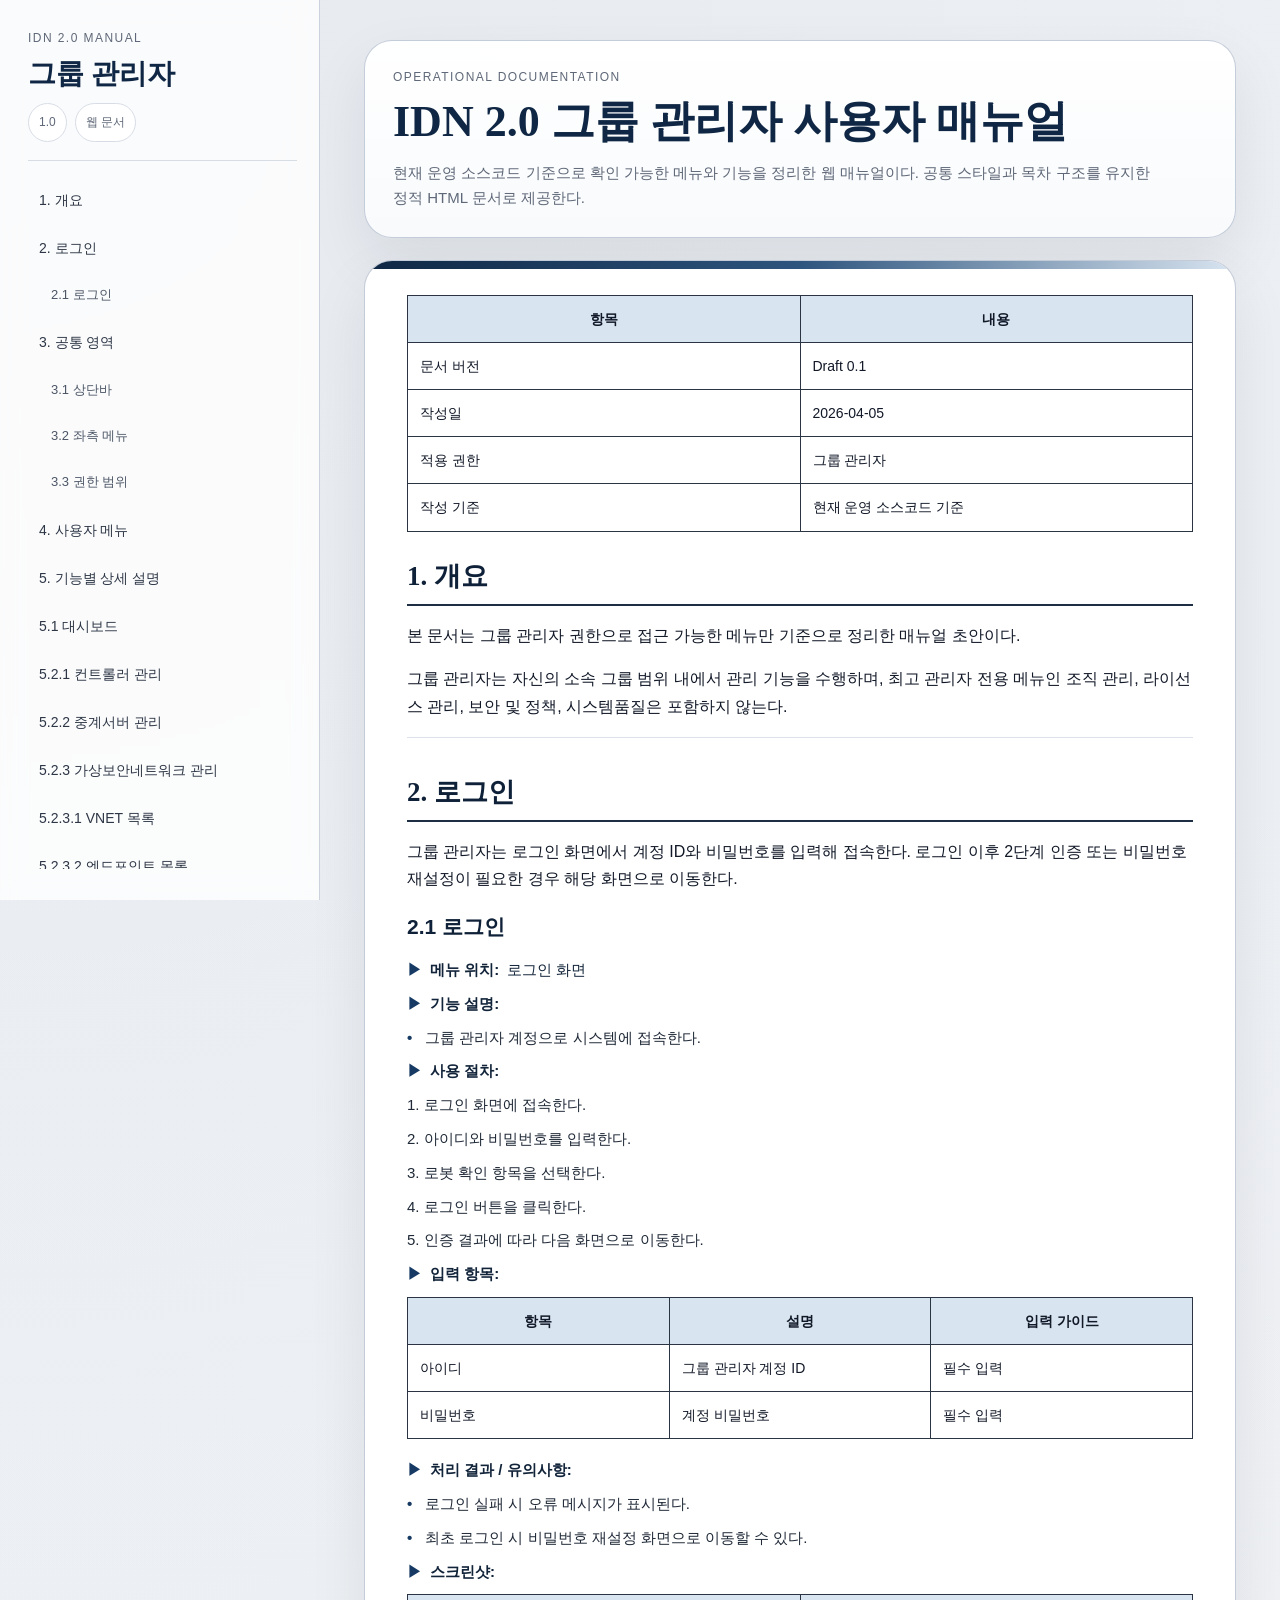
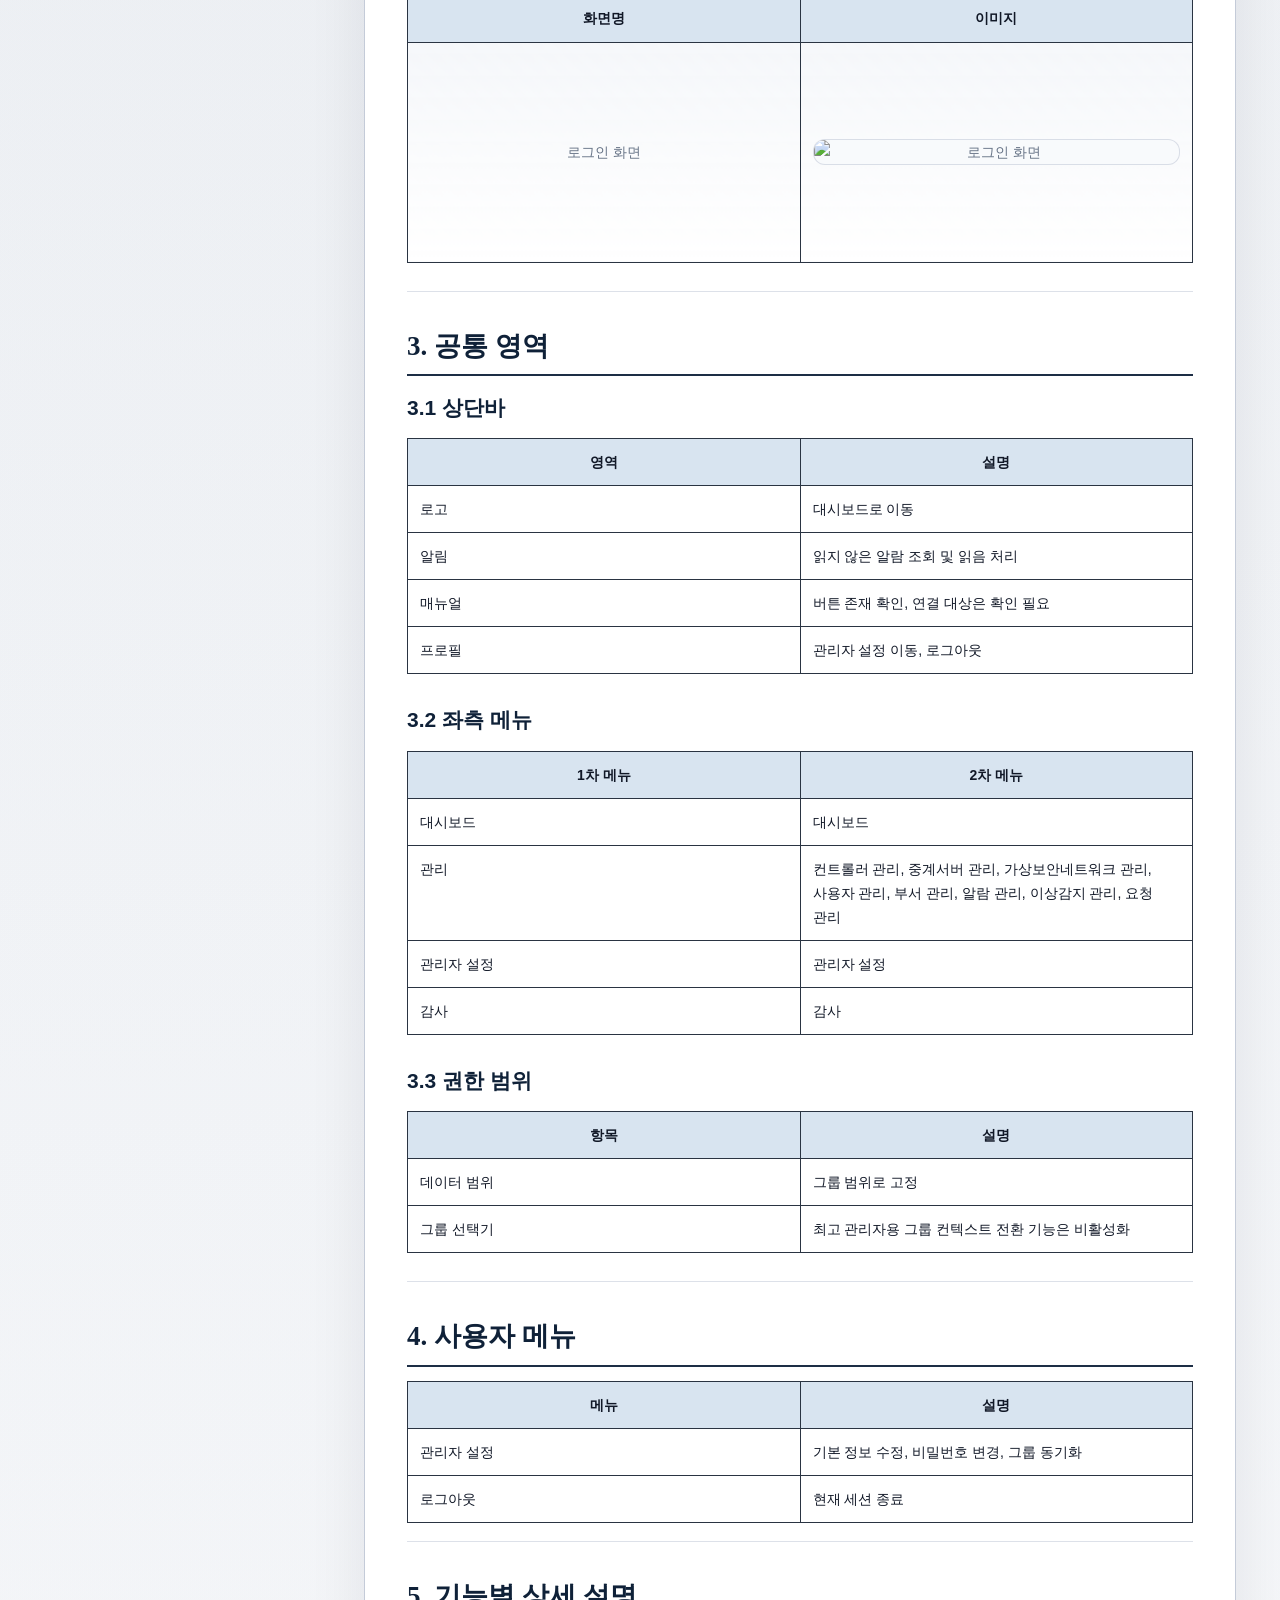
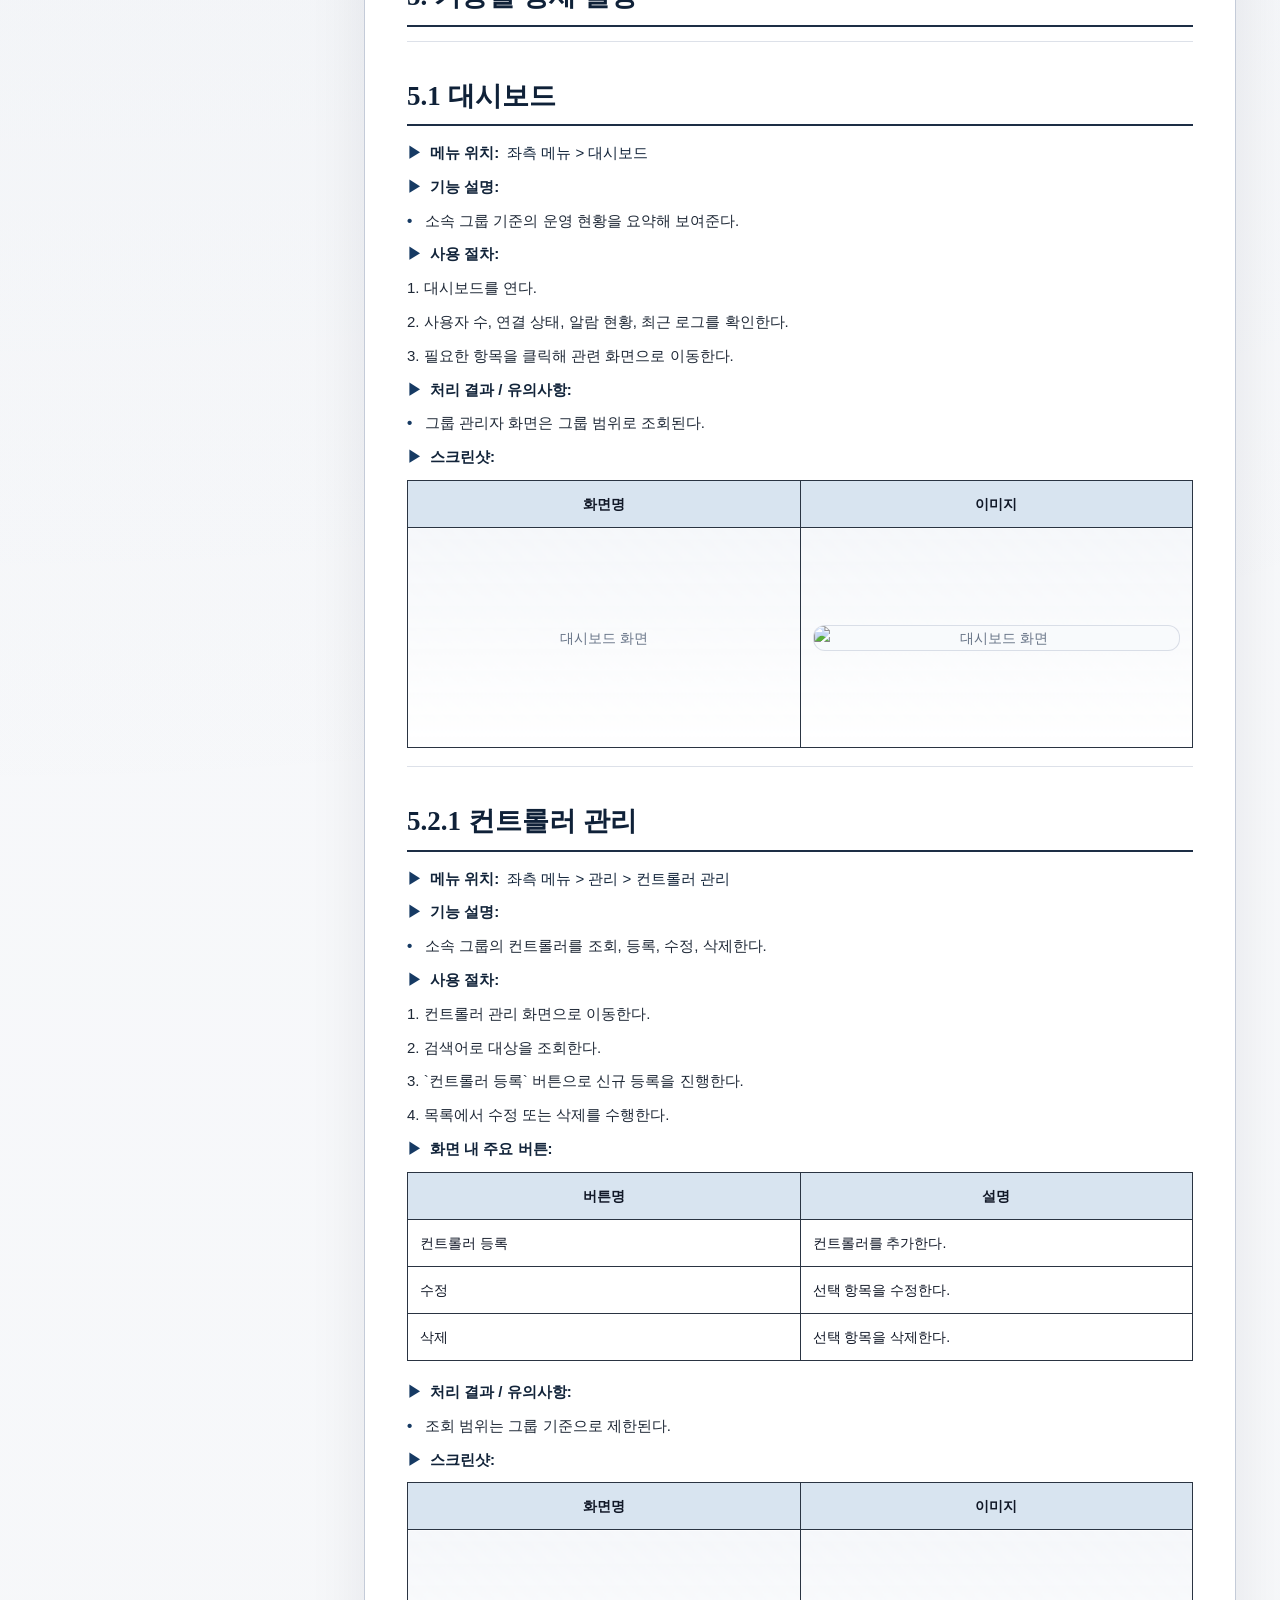
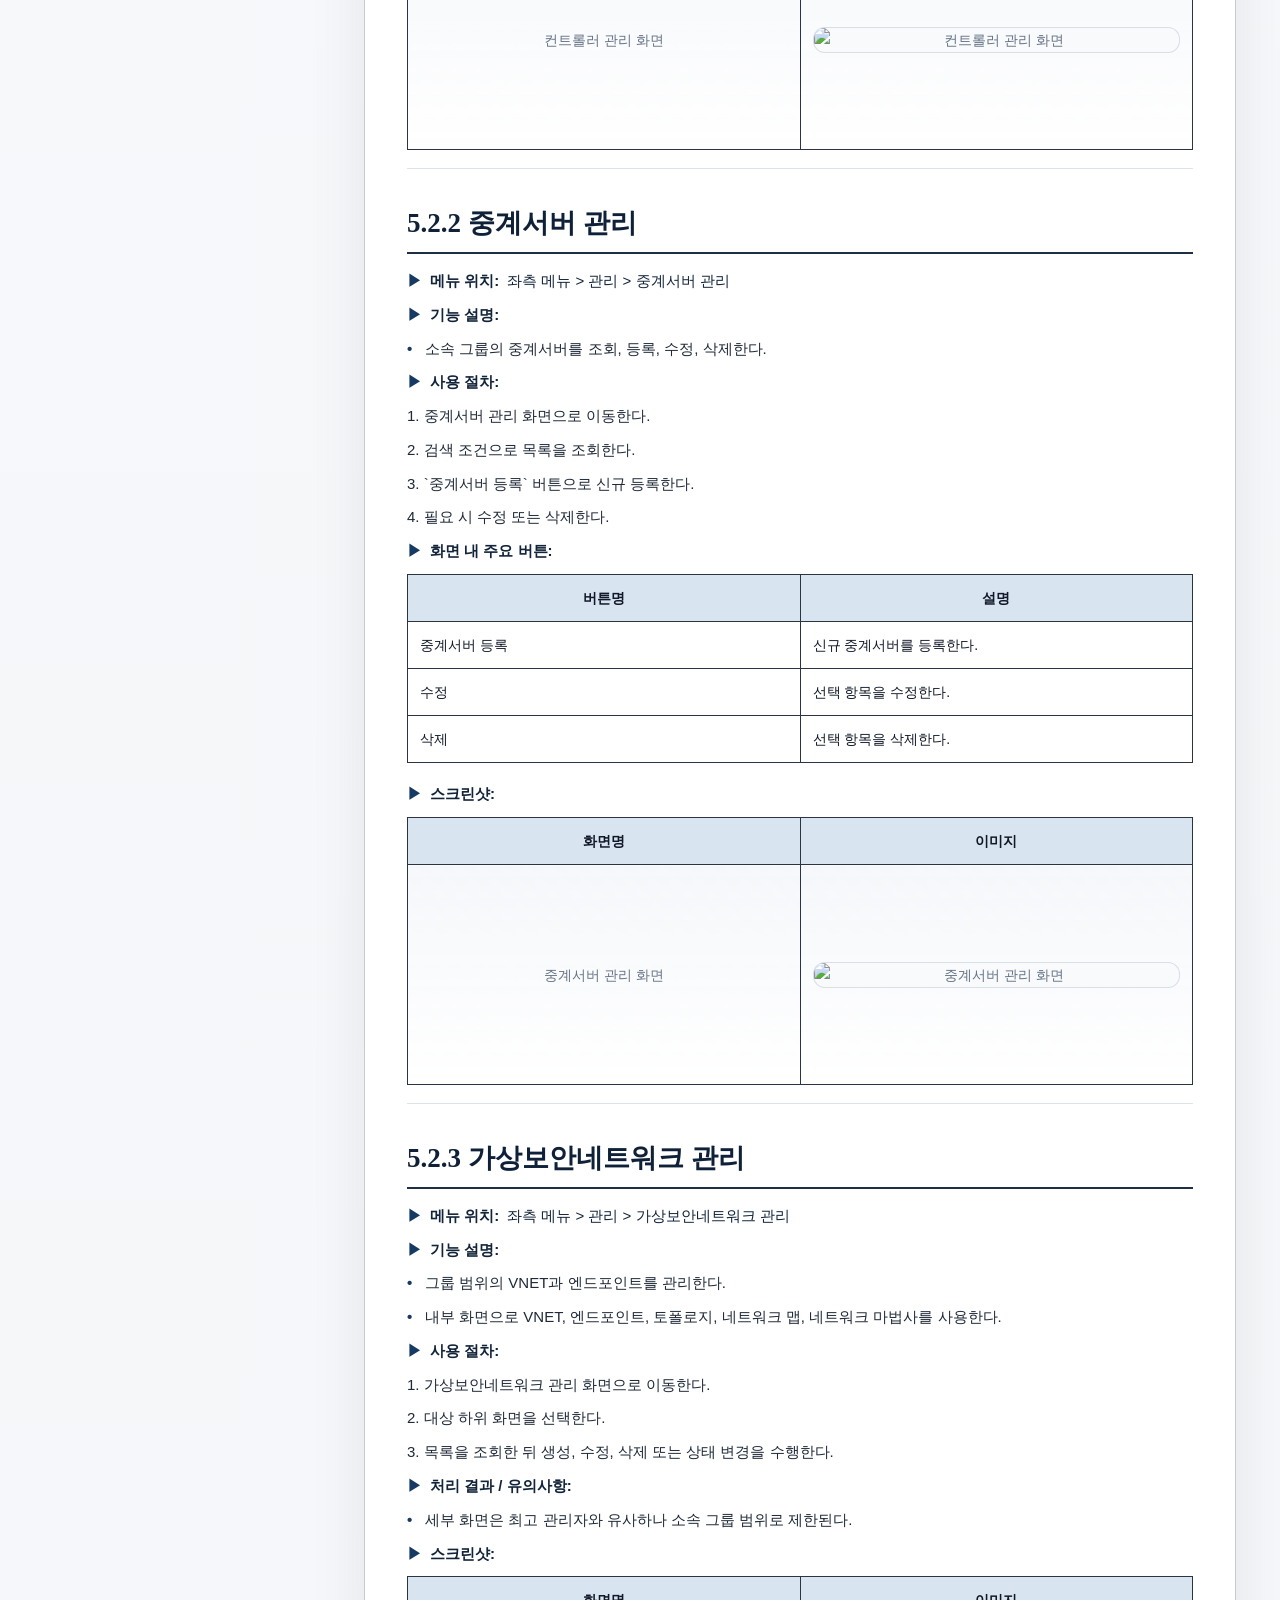
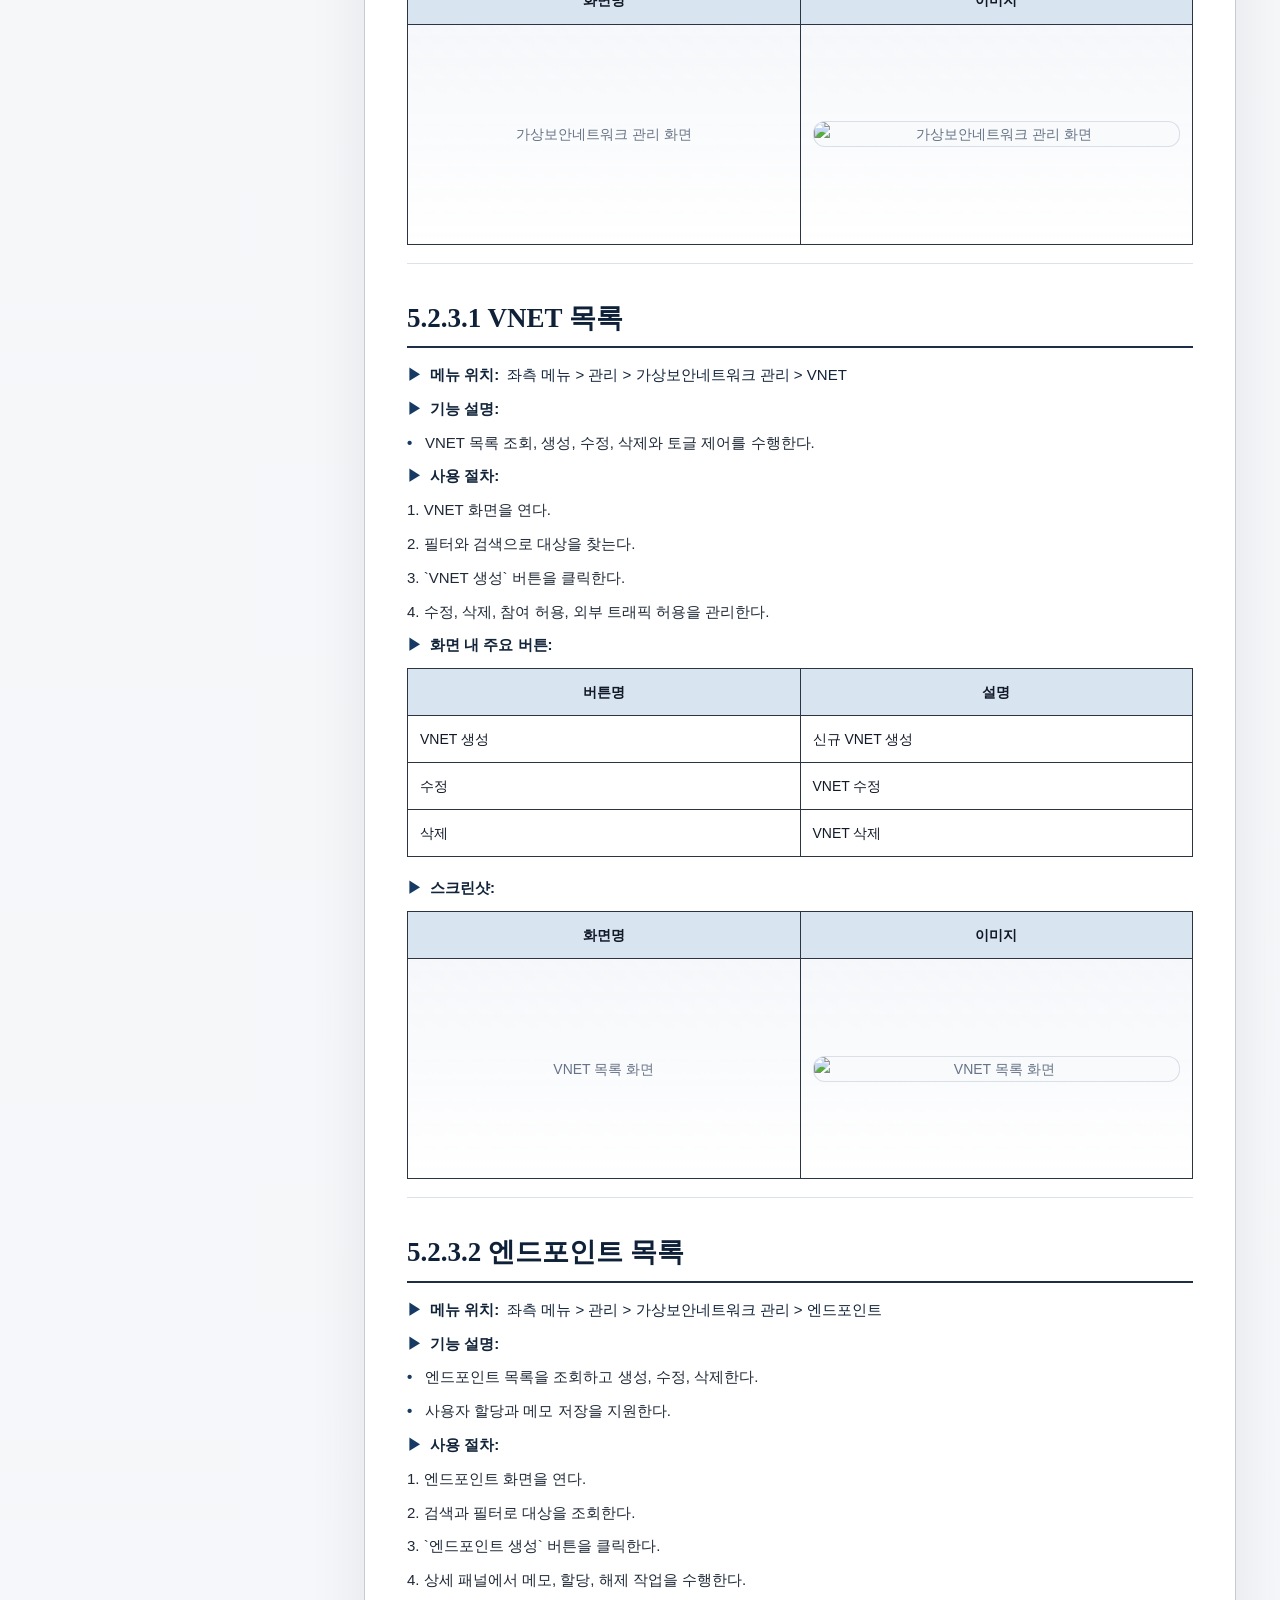
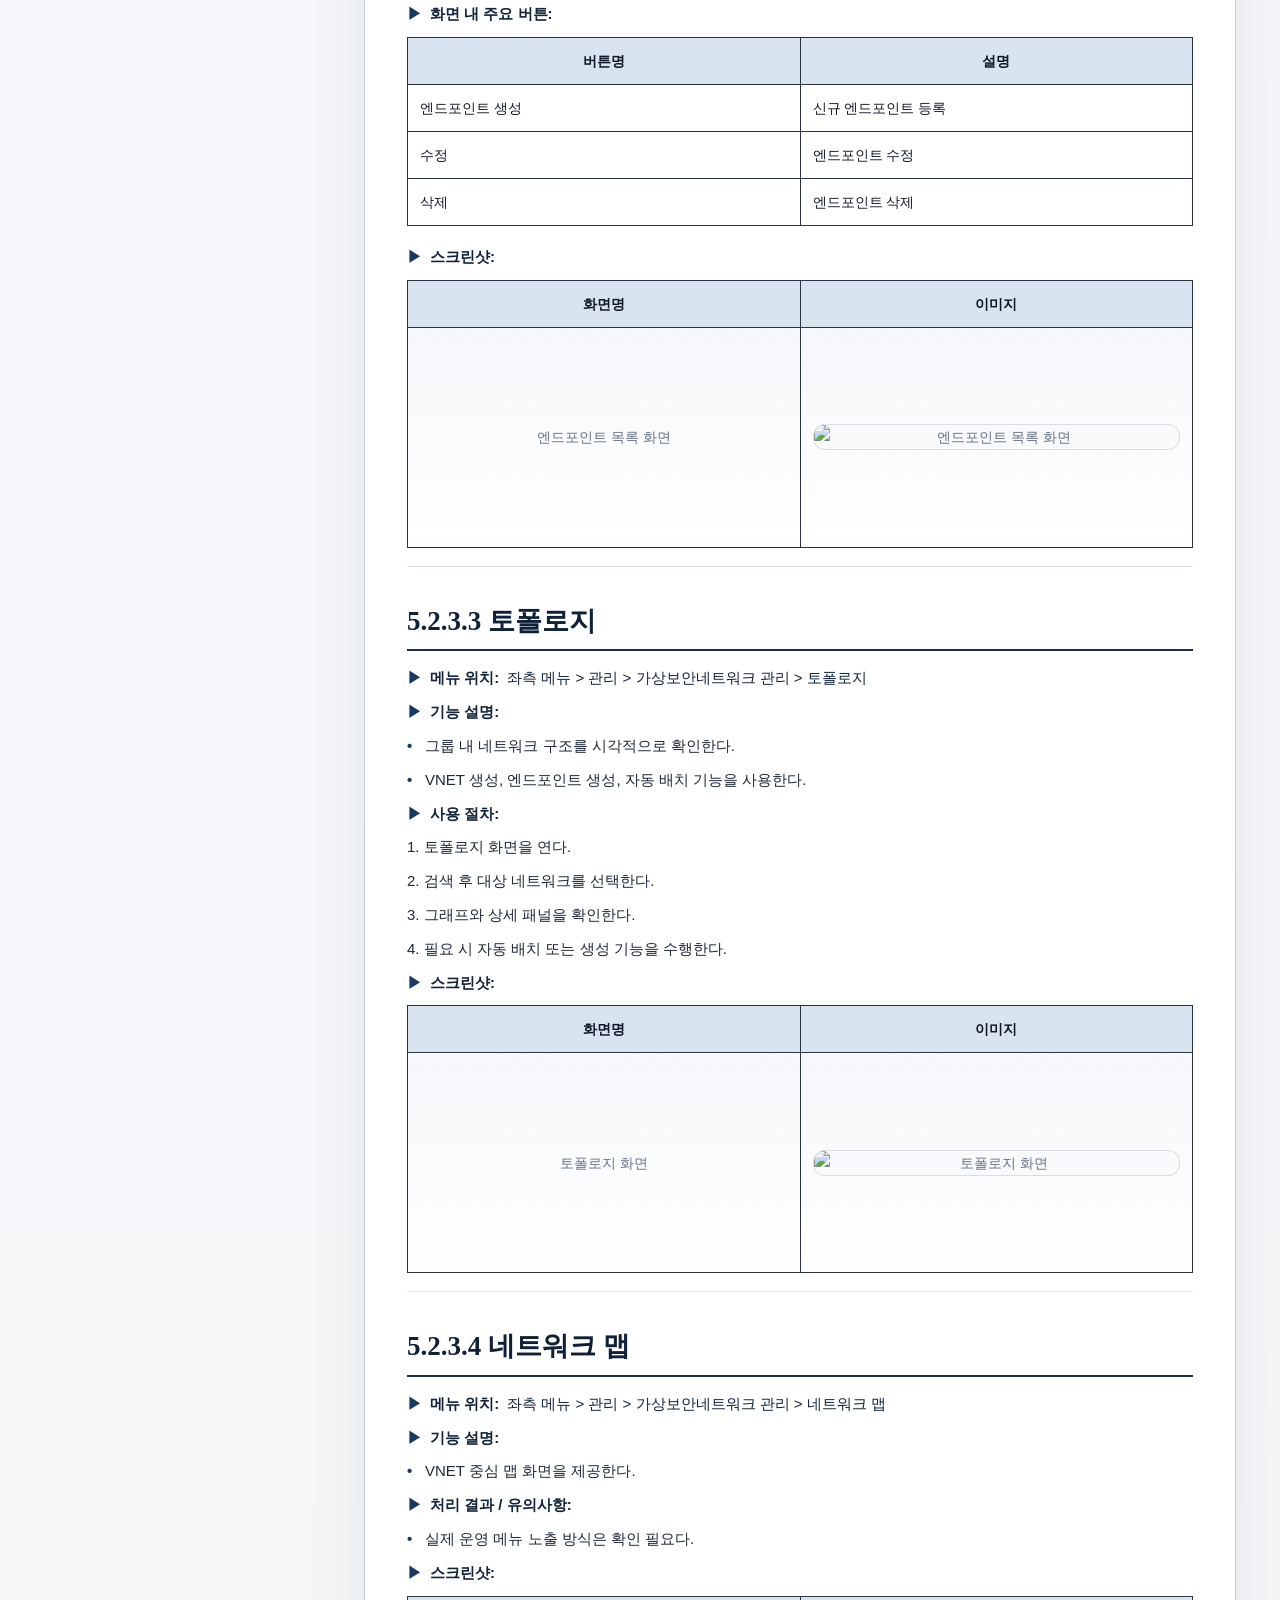
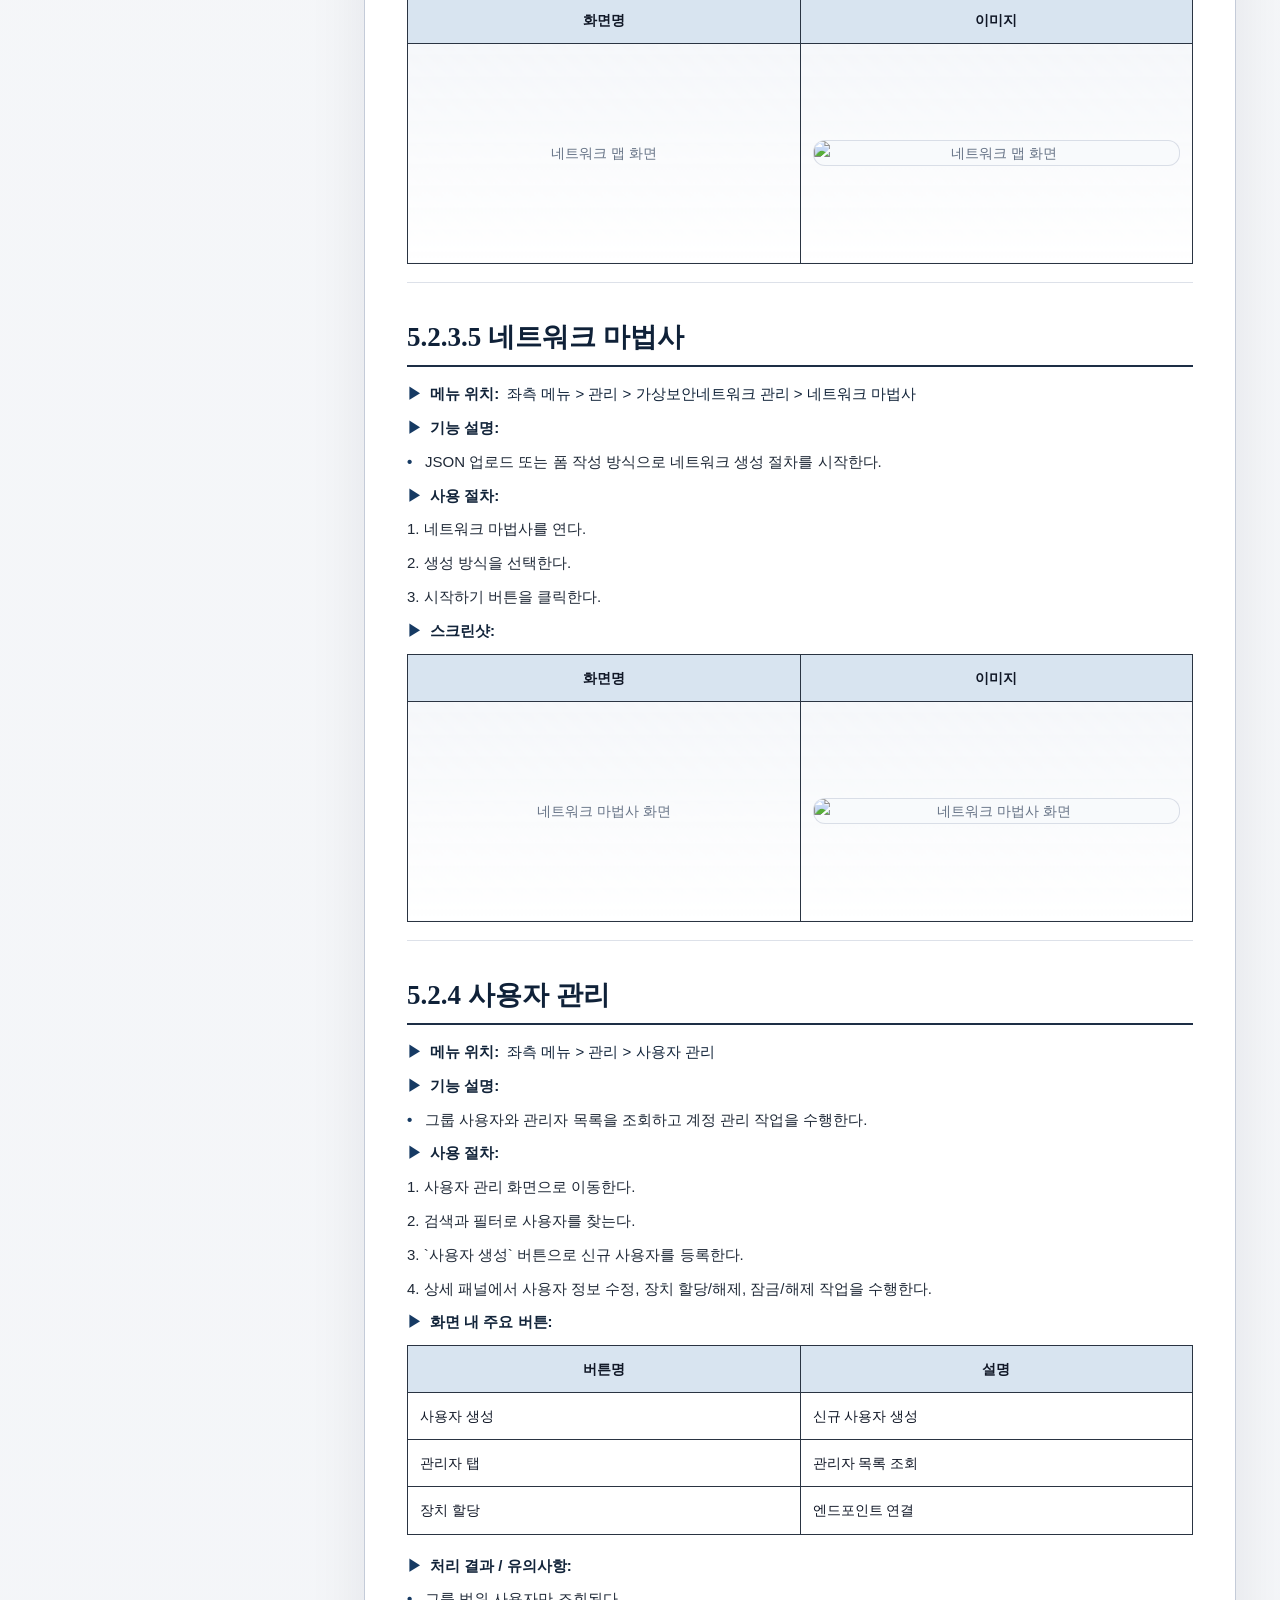
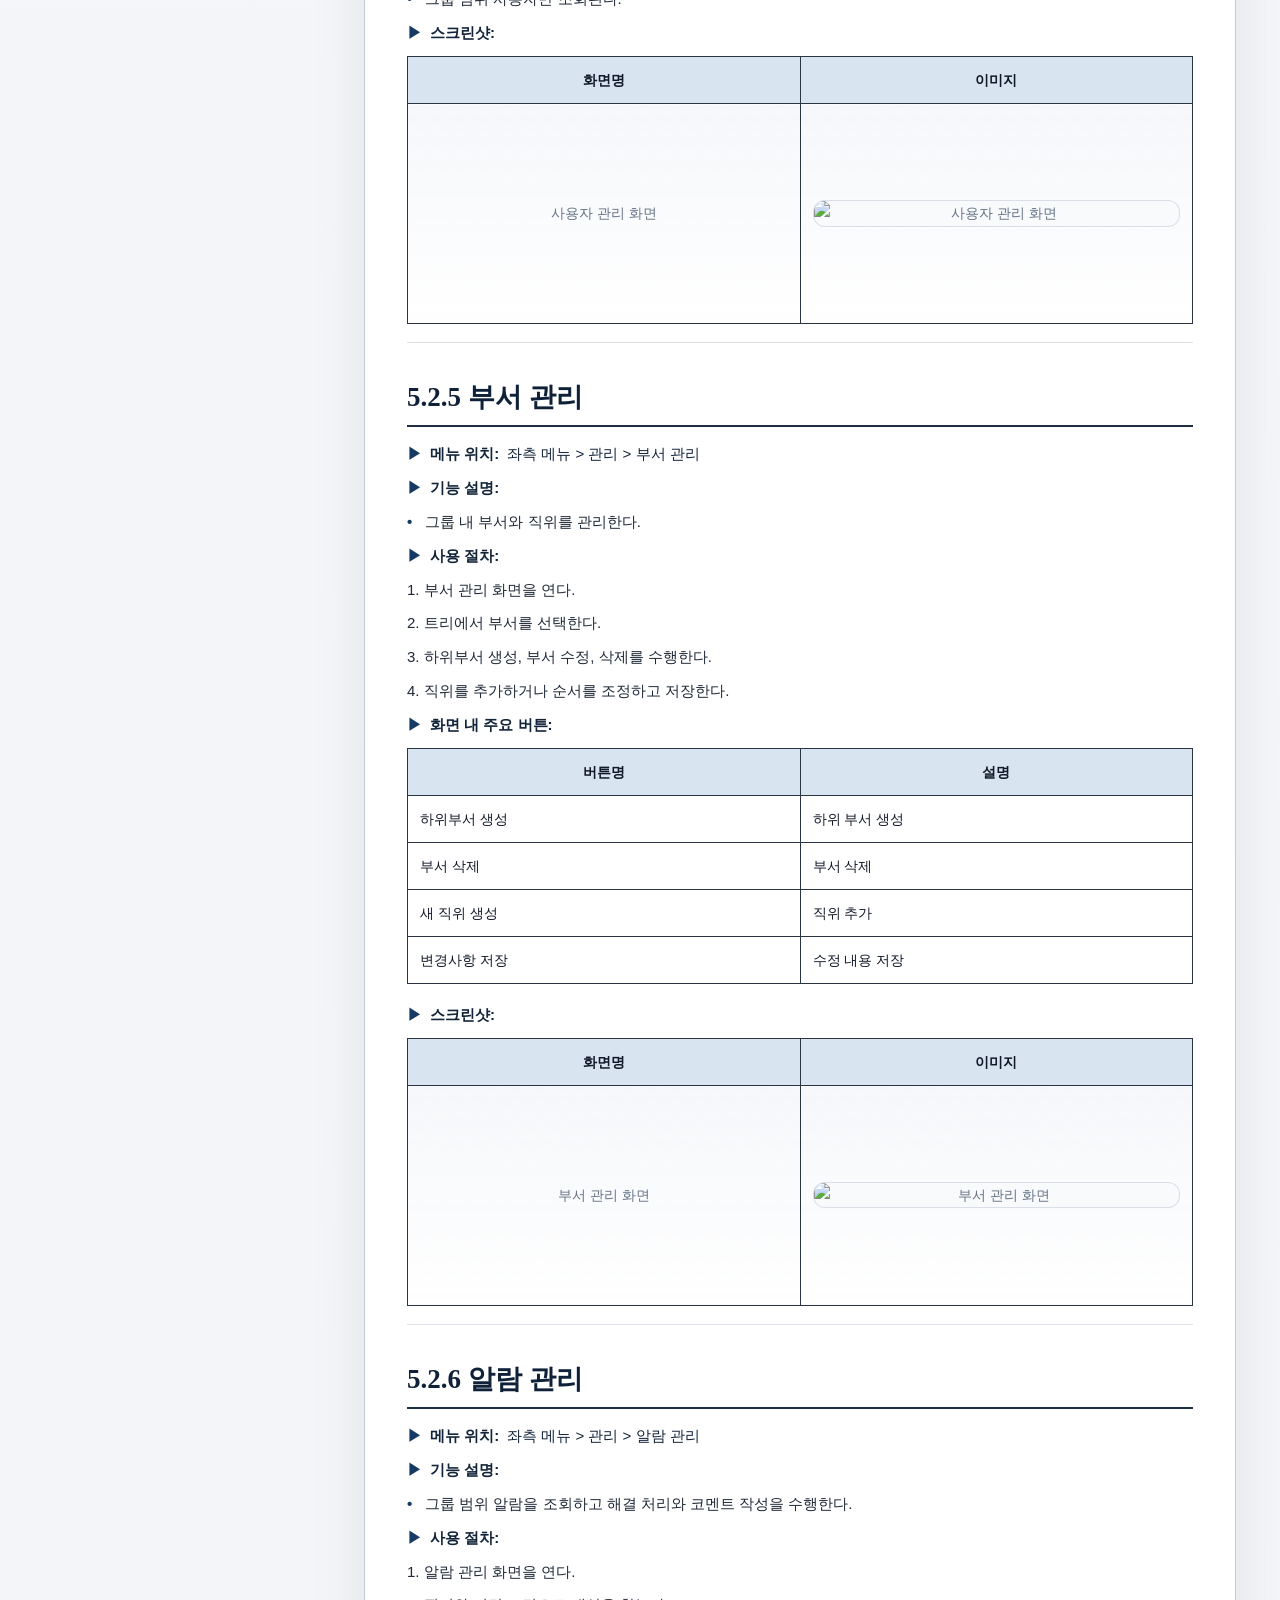
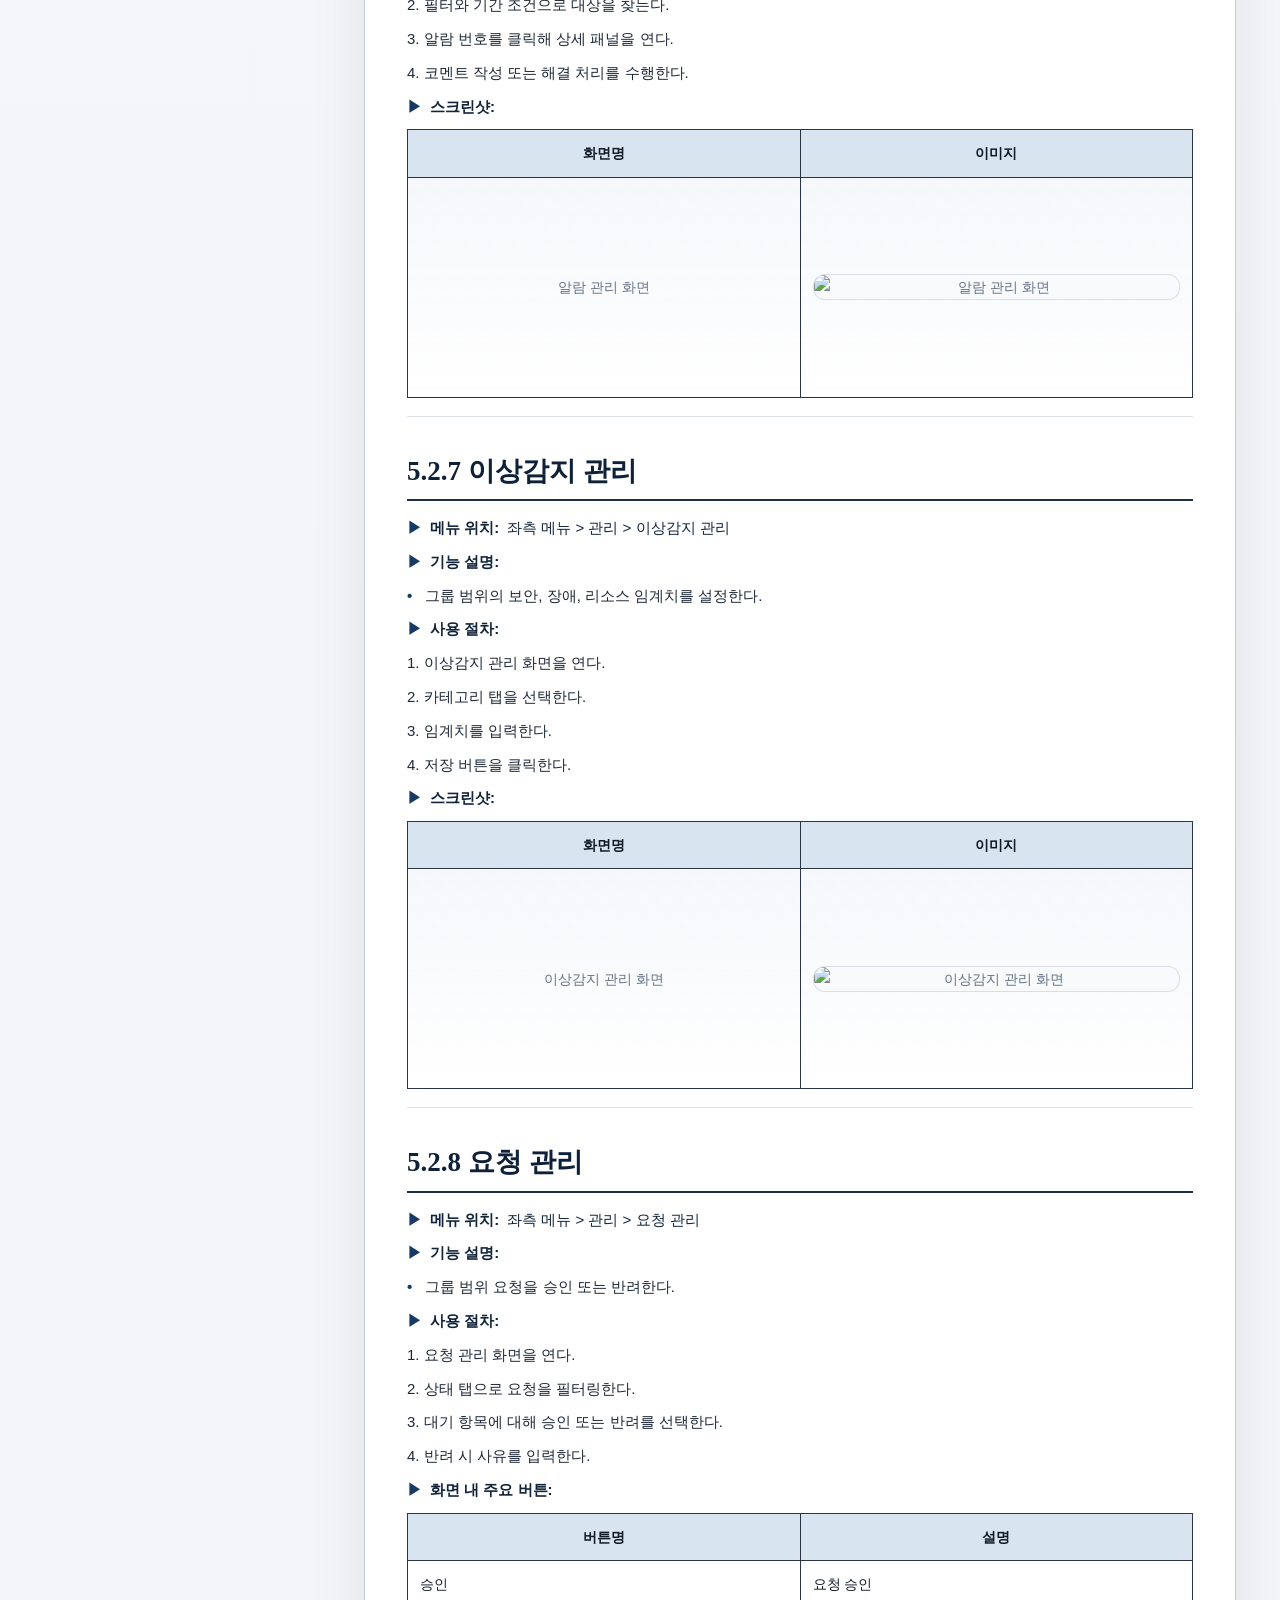
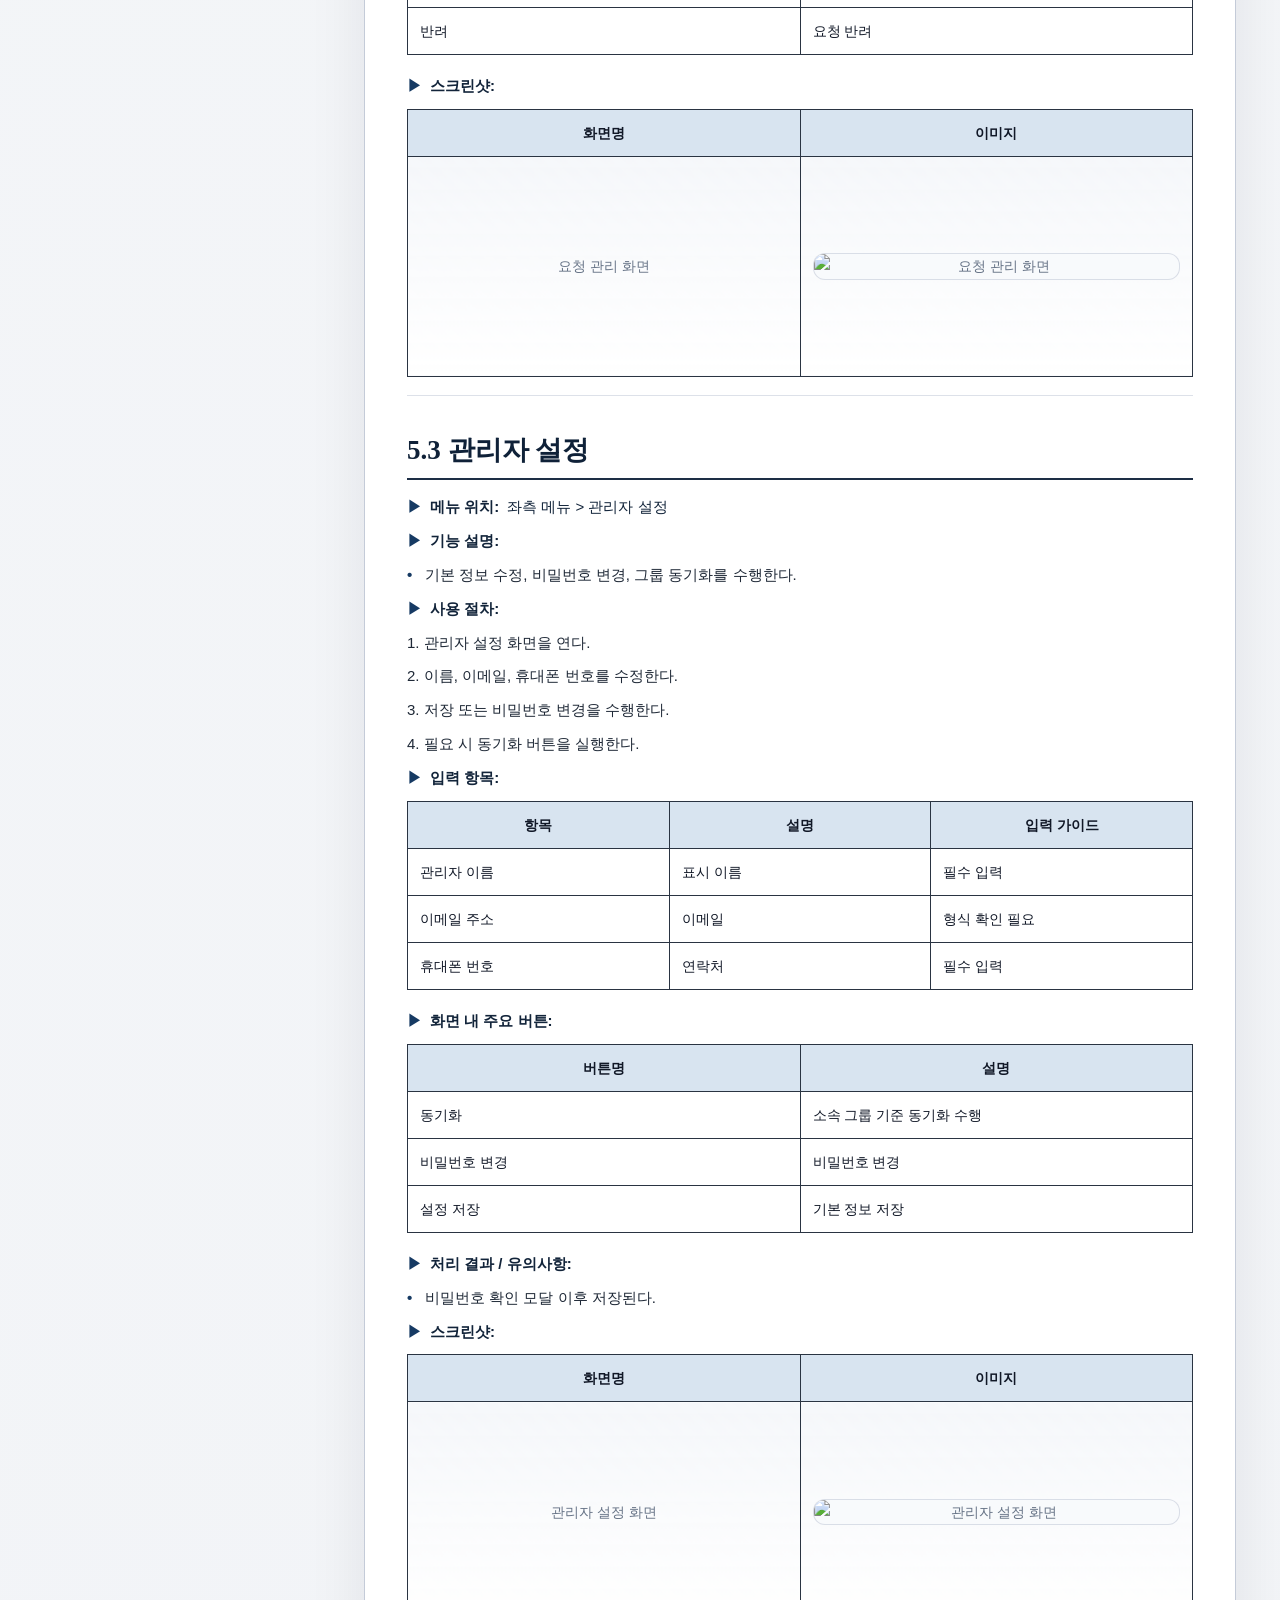
==== manuals/group-admin.html @ eec27d00 "first commit" ====
<!DOCTYPE html>
<html lang="ko">
  <head>
    <meta charset="utf-8" />
    <meta name="viewport" content="width=device-width, initial-scale=1" />
    <title>IDN 2.0 그룹 관리자 사용자 매뉴얼</title>
    <link rel="stylesheet" href="../assets/css/tokens.css" />
    <link rel="stylesheet" href="../assets/css/base.css" />
    <link rel="stylesheet" href="../assets/css/layout.css" />
    <link rel="stylesheet" href="../assets/css/components.css" />
    <link rel="stylesheet" href="../assets/css/manual.css" />
  </head>
  <body data-manual-page>
    <div class="manual-app">
      <aside class="manual-sidebar" data-sidebar>
        <div class="manual-brand">
          <p class="eyebrow">IDN 2.0 Manual</p>
          <h1 class="manual-brand-title">그룹 관리자</h1>
          <div class="manual-brand-meta">
            <span class="meta-pill">1.0</span>
            <span class="meta-pill">웹 문서</span>
          </div>
        </div>
        <button class="sidebar-toggle" type="button" data-sidebar-toggle aria-expanded="false">목차 열기</button>
        <nav class="manual-toc" data-toc>
          <a class="toc-link depth-2" href="#1-개요">1. 개요</a>
          <a class="toc-link depth-2" href="#2-로그인">2. 로그인</a>
          <a class="toc-link depth-3" href="#2-1-로그인">2.1 로그인</a>
          <a class="toc-link depth-2" href="#3-공통-영역">3. 공통 영역</a>
          <a class="toc-link depth-3" href="#3-1-상단바">3.1 상단바</a>
          <a class="toc-link depth-3" href="#3-2-좌측-메뉴">3.2 좌측 메뉴</a>
          <a class="toc-link depth-3" href="#3-3-권한-범위">3.3 권한 범위</a>
          <a class="toc-link depth-2" href="#4-사용자-메뉴">4. 사용자 메뉴</a>
          <a class="toc-link depth-2" href="#5-기능별-상세-설명">5. 기능별 상세 설명</a>
          <a class="toc-link depth-2" href="#5-1-대시보드">5.1 대시보드</a>
          <a class="toc-link depth-2" href="#5-2-1-컨트롤러-관리">5.2.1 컨트롤러 관리</a>
          <a class="toc-link depth-2" href="#5-2-2-중계서버-관리">5.2.2 중계서버 관리</a>
          <a class="toc-link depth-2" href="#5-2-3-가상보안네트워크-관리">5.2.3 가상보안네트워크 관리</a>
          <a class="toc-link depth-2" href="#5-2-3-1-vnet-목록">5.2.3.1 VNET 목록</a>
          <a class="toc-link depth-2" href="#5-2-3-2-엔드포인트-목록">5.2.3.2 엔드포인트 목록</a>
          <a class="toc-link depth-2" href="#5-2-3-3-토폴로지">5.2.3.3 토폴로지</a>
          <a class="toc-link depth-2" href="#5-2-3-4-네트워크-맵">5.2.3.4 네트워크 맵</a>
          <a class="toc-link depth-2" href="#5-2-3-5-네트워크-마법사">5.2.3.5 네트워크 마법사</a>
          <a class="toc-link depth-2" href="#5-2-4-사용자-관리">5.2.4 사용자 관리</a>
          <a class="toc-link depth-2" href="#5-2-5-부서-관리">5.2.5 부서 관리</a>
          <a class="toc-link depth-2" href="#5-2-6-알람-관리">5.2.6 알람 관리</a>
          <a class="toc-link depth-2" href="#5-2-7-이상감지-관리">5.2.7 이상감지 관리</a>
          <a class="toc-link depth-2" href="#5-2-8-요청-관리">5.2.8 요청 관리</a>
          <a class="toc-link depth-2" href="#5-3-관리자-설정">5.3 관리자 설정</a>
          <a class="toc-link depth-2" href="#5-4-감사">5.4 감사</a>
        </nav>
      </aside>
      <main class="manual-main">
        <header class="manual-hero">
          <p class="eyebrow">Operational Documentation</p>
          <h2>IDN 2.0 그룹 관리자 사용자 매뉴얼</h2>
          <p class="hero-copy">현재 운영 소스코드 기준으로 확인 가능한 메뉴와 기능을 정리한 웹 매뉴얼이다. 공통 스타일과 목차 구조를 유지한 정적 HTML 문서로 제공한다.</p>
        </header>
        <div class="manual-document">
          <div class="document-accent">
          </div>
          <div class="table-wrap">
            <table class="doc-table">
              <thead>
                <tr>
                  <th>항목</th>
                  <th>내용</th>
                </tr>
              </thead>
              <tbody>
                <tr>
                  <td>문서 버전</td>
                  <td>Draft 0.1</td>
                </tr>
                <tr>
                  <td>작성일</td>
                  <td>2026-04-05</td>
                </tr>
                <tr>
                  <td>적용 권한</td>
                  <td>그룹 관리자</td>
                </tr>
                <tr>
                  <td>작성 기준</td>
                  <td>현재 운영 소스코드 기준</td>
                </tr>
              </tbody>
            </table>
          </div>
          <section class="manual-section" id="1-개요">
            <h2>1. 개요</h2>
            <p>본 문서는 그룹 관리자 권한으로 접근 가능한 메뉴만 기준으로 정리한 매뉴얼 초안이다.</p>
            <p>그룹 관리자는 자신의 소속 그룹 범위 내에서 관리 기능을 수행하며, 최고 관리자 전용 메뉴인 조직 관리, 라이선스 관리, 보안 및 정책, 시스템품질은 포함하지 않는다.</p>
          </section>
          <section class="manual-section" id="2-로그인">
            <h2>2. 로그인</h2>
            <p>그룹 관리자는 로그인 화면에서 계정 ID와 비밀번호를 입력해 접속한다. 로그인 이후 2단계 인증 또는 비밀번호 재설정이 필요한 경우 해당 화면으로 이동한다.</p>
            <article class="manual-article" id="2-1-로그인">
              <h3>2.1 로그인</h3>
              <p class="label-row"><span>▶</span><strong>메뉴 위치:</strong> 로그인 화면</p>
              <p class="label-row"><span>▶</span><strong>기능 설명:</strong></p>
              <p class="bullet-line">그룹 관리자 계정으로 시스템에 접속한다.</p>
              <p class="label-row"><span>▶</span><strong>사용 절차:</strong></p>
              <p class="step-line">1. 로그인 화면에 접속한다.</p>
              <p class="step-line">2. 아이디와 비밀번호를 입력한다.</p>
              <p class="step-line">3. 로봇 확인 항목을 선택한다.</p>
              <p class="step-line">4. 로그인 버튼을 클릭한다.</p>
              <p class="step-line">5. 인증 결과에 따라 다음 화면으로 이동한다.</p>
              <p class="label-row"><span>▶</span><strong>입력 항목:</strong></p>
              <div class="table-wrap">
                <table class="doc-table">
                  <thead>
                    <tr>
                      <th>항목</th>
                      <th>설명</th>
                      <th>입력 가이드</th>
                    </tr>
                  </thead>
                  <tbody>
                    <tr>
                      <td>아이디</td>
                      <td>그룹 관리자 계정 ID</td>
                      <td>필수 입력</td>
                    </tr>
                    <tr>
                      <td>비밀번호</td>
                      <td>계정 비밀번호</td>
                      <td>필수 입력</td>
                    </tr>
                  </tbody>
                </table>
              </div>
              <p class="label-row"><span>▶</span><strong>처리 결과 / 유의사항:</strong></p>
              <p class="bullet-line">로그인 실패 시 오류 메시지가 표시된다.</p>
              <p class="bullet-line">최초 로그인 시 비밀번호 재설정 화면으로 이동할 수 있다.</p>
              <p class="label-row"><span>▶</span><strong>스크린샷:</strong></p>
              <div class="table-wrap">
                <table class="doc-table screenshot-table">
                  <thead>
                    <tr>
                      <th>화면명</th>
                      <th>이미지</th>
                    </tr>
                  </thead>
                  <tbody>
                    <tr>
                      <td>로그인 화면</td>
                      <td><img class="manual-screenshot" src="../assets/images/manuals/group-admin/login/2-1-로그인.png" alt="로그인 화면" loading="lazy" /></td>
                    </tr>
                  </tbody>
                </table>
              </div>
            </article>
          </section>
          <section class="manual-section" id="3-공통-영역">
            <h2>3. 공통 영역</h2>
            <article class="manual-article" id="3-1-상단바">
              <h3>3.1 상단바</h3>
              <div class="table-wrap">
                <table class="doc-table">
                  <thead>
                    <tr>
                      <th>영역</th>
                      <th>설명</th>
                    </tr>
                  </thead>
                  <tbody>
                    <tr>
                      <td>로고</td>
                      <td>대시보드로 이동</td>
                    </tr>
                    <tr>
                      <td>알림</td>
                      <td>읽지 않은 알람 조회 및 읽음 처리</td>
                    </tr>
                    <tr>
                      <td>매뉴얼</td>
                      <td>버튼 존재 확인, 연결 대상은 확인 필요</td>
                    </tr>
                    <tr>
                      <td>프로필</td>
                      <td>관리자 설정 이동, 로그아웃</td>
                    </tr>
                  </tbody>
                </table>
              </div>
            </article>
            <article class="manual-article" id="3-2-좌측-메뉴">
              <h3>3.2 좌측 메뉴</h3>
              <div class="table-wrap">
                <table class="doc-table">
                  <thead>
                    <tr>
                      <th>1차 메뉴</th>
                      <th>2차 메뉴</th>
                    </tr>
                  </thead>
                  <tbody>
                    <tr>
                      <td>대시보드</td>
                      <td>대시보드</td>
                    </tr>
                    <tr>
                      <td>관리</td>
                      <td>컨트롤러 관리, 중계서버 관리, 가상보안네트워크 관리, 사용자 관리, 부서 관리, 알람 관리, 이상감지 관리, 요청 관리</td>
                    </tr>
                    <tr>
                      <td>관리자 설정</td>
                      <td>관리자 설정</td>
                    </tr>
                    <tr>
                      <td>감사</td>
                      <td>감사</td>
                    </tr>
                  </tbody>
                </table>
              </div>
            </article>
            <article class="manual-article" id="3-3-권한-범위">
              <h3>3.3 권한 범위</h3>
              <div class="table-wrap">
                <table class="doc-table">
                  <thead>
                    <tr>
                      <th>항목</th>
                      <th>설명</th>
                    </tr>
                  </thead>
                  <tbody>
                    <tr>
                      <td>데이터 범위</td>
                      <td>그룹 범위로 고정</td>
                    </tr>
                    <tr>
                      <td>그룹 선택기</td>
                      <td>최고 관리자용 그룹 컨텍스트 전환 기능은 비활성화</td>
                    </tr>
                  </tbody>
                </table>
              </div>
            </article>
          </section>
          <section class="manual-section" id="4-사용자-메뉴">
            <h2>4. 사용자 메뉴</h2>
            <div class="table-wrap">
              <table class="doc-table">
                <thead>
                  <tr>
                    <th>메뉴</th>
                    <th>설명</th>
                  </tr>
                </thead>
                <tbody>
                  <tr>
                    <td>관리자 설정</td>
                    <td>기본 정보 수정, 비밀번호 변경, 그룹 동기화</td>
                  </tr>
                  <tr>
                    <td>로그아웃</td>
                    <td>현재 세션 종료</td>
                  </tr>
                </tbody>
              </table>
            </div>
          </section>
          <section class="manual-section" id="5-기능별-상세-설명">
            <h2>5. 기능별 상세 설명</h2>
          </section>
          <section class="manual-section" id="5-1-대시보드">
            <h2>5.1 대시보드</h2>
            <p class="label-row"><span>▶</span><strong>메뉴 위치:</strong> 좌측 메뉴 &gt; 대시보드</p>
            <p class="label-row"><span>▶</span><strong>기능 설명:</strong></p>
            <p class="bullet-line">소속 그룹 기준의 운영 현황을 요약해 보여준다.</p>
            <p class="label-row"><span>▶</span><strong>사용 절차:</strong></p>
            <p class="step-line">1. 대시보드를 연다.</p>
            <p class="step-line">2. 사용자 수, 연결 상태, 알람 현황, 최근 로그를 확인한다.</p>
            <p class="step-line">3. 필요한 항목을 클릭해 관련 화면으로 이동한다.</p>
            <p class="label-row"><span>▶</span><strong>처리 결과 / 유의사항:</strong></p>
            <p class="bullet-line">그룹 관리자 화면은 그룹 범위로 조회된다.</p>
            <p class="label-row"><span>▶</span><strong>스크린샷:</strong></p>
            <div class="table-wrap">
              <table class="doc-table screenshot-table">
                <thead>
                  <tr>
                    <th>화면명</th>
                    <th>이미지</th>
                  </tr>
                </thead>
                <tbody>
                  <tr>
                    <td>대시보드 화면</td>
                    <td><img class="manual-screenshot" src="../assets/images/manuals/group-admin/dashboard/5-1-대시보드.png" alt="대시보드 화면" loading="lazy" /></td>
                  </tr>
                </tbody>
              </table>
            </div>
          </section>
          <section class="manual-section" id="5-2-1-컨트롤러-관리">
            <h2>5.2.1 컨트롤러 관리</h2>
            <p class="label-row"><span>▶</span><strong>메뉴 위치:</strong> 좌측 메뉴 &gt; 관리 &gt; 컨트롤러 관리</p>
            <p class="label-row"><span>▶</span><strong>기능 설명:</strong></p>
            <p class="bullet-line">소속 그룹의 컨트롤러를 조회, 등록, 수정, 삭제한다.</p>
            <p class="label-row"><span>▶</span><strong>사용 절차:</strong></p>
            <p class="step-line">1. 컨트롤러 관리 화면으로 이동한다.</p>
            <p class="step-line">2. 검색어로 대상을 조회한다.</p>
            <p class="step-line">3. `컨트롤러 등록` 버튼으로 신규 등록을 진행한다.</p>
            <p class="step-line">4. 목록에서 수정 또는 삭제를 수행한다.</p>
            <p class="label-row"><span>▶</span><strong>화면 내 주요 버튼:</strong></p>
            <div class="table-wrap">
              <table class="doc-table">
                <thead>
                  <tr>
                    <th>버튼명</th>
                    <th>설명</th>
                  </tr>
                </thead>
                <tbody>
                  <tr>
                    <td>컨트롤러 등록</td>
                    <td>컨트롤러를 추가한다.</td>
                  </tr>
                  <tr>
                    <td>수정</td>
                    <td>선택 항목을 수정한다.</td>
                  </tr>
                  <tr>
                    <td>삭제</td>
                    <td>선택 항목을 삭제한다.</td>
                  </tr>
                </tbody>
              </table>
            </div>
            <p class="label-row"><span>▶</span><strong>처리 결과 / 유의사항:</strong></p>
            <p class="bullet-line">조회 범위는 그룹 기준으로 제한된다.</p>
            <p class="label-row"><span>▶</span><strong>스크린샷:</strong></p>
            <div class="table-wrap">
              <table class="doc-table screenshot-table">
                <thead>
                  <tr>
                    <th>화면명</th>
                    <th>이미지</th>
                  </tr>
                </thead>
                <tbody>
                  <tr>
                    <td>컨트롤러 관리 화면</td>
                    <td><img class="manual-screenshot" src="../assets/images/manuals/group-admin/management/5-2-1-컨트롤러-관리.png" alt="컨트롤러 관리 화면" loading="lazy" /></td>
                  </tr>
                </tbody>
              </table>
            </div>
          </section>
          <section class="manual-section" id="5-2-2-중계서버-관리">
            <h2>5.2.2 중계서버 관리</h2>
            <p class="label-row"><span>▶</span><strong>메뉴 위치:</strong> 좌측 메뉴 &gt; 관리 &gt; 중계서버 관리</p>
            <p class="label-row"><span>▶</span><strong>기능 설명:</strong></p>
            <p class="bullet-line">소속 그룹의 중계서버를 조회, 등록, 수정, 삭제한다.</p>
            <p class="label-row"><span>▶</span><strong>사용 절차:</strong></p>
            <p class="step-line">1. 중계서버 관리 화면으로 이동한다.</p>
            <p class="step-line">2. 검색 조건으로 목록을 조회한다.</p>
            <p class="step-line">3. `중계서버 등록` 버튼으로 신규 등록한다.</p>
            <p class="step-line">4. 필요 시 수정 또는 삭제한다.</p>
            <p class="label-row"><span>▶</span><strong>화면 내 주요 버튼:</strong></p>
            <div class="table-wrap">
              <table class="doc-table">
                <thead>
                  <tr>
                    <th>버튼명</th>
                    <th>설명</th>
                  </tr>
                </thead>
                <tbody>
                  <tr>
                    <td>중계서버 등록</td>
                    <td>신규 중계서버를 등록한다.</td>
                  </tr>
                  <tr>
                    <td>수정</td>
                    <td>선택 항목을 수정한다.</td>
                  </tr>
                  <tr>
                    <td>삭제</td>
                    <td>선택 항목을 삭제한다.</td>
                  </tr>
                </tbody>
              </table>
            </div>
            <p class="label-row"><span>▶</span><strong>스크린샷:</strong></p>
            <div class="table-wrap">
              <table class="doc-table screenshot-table">
                <thead>
                  <tr>
                    <th>화면명</th>
                    <th>이미지</th>
                  </tr>
                </thead>
                <tbody>
                  <tr>
                    <td>중계서버 관리 화면</td>
                    <td><img class="manual-screenshot" src="../assets/images/manuals/group-admin/management/5-2-2-중계서버-관리.png" alt="중계서버 관리 화면" loading="lazy" /></td>
                  </tr>
                </tbody>
              </table>
            </div>
          </section>
          <section class="manual-section" id="5-2-3-가상보안네트워크-관리">
            <h2>5.2.3 가상보안네트워크 관리</h2>
            <p class="label-row"><span>▶</span><strong>메뉴 위치:</strong> 좌측 메뉴 &gt; 관리 &gt; 가상보안네트워크 관리</p>
            <p class="label-row"><span>▶</span><strong>기능 설명:</strong></p>
            <p class="bullet-line">그룹 범위의 VNET과 엔드포인트를 관리한다.</p>
            <p class="bullet-line">내부 화면으로 VNET, 엔드포인트, 토폴로지, 네트워크 맵, 네트워크 마법사를 사용한다.</p>
            <p class="label-row"><span>▶</span><strong>사용 절차:</strong></p>
            <p class="step-line">1. 가상보안네트워크 관리 화면으로 이동한다.</p>
            <p class="step-line">2. 대상 하위 화면을 선택한다.</p>
            <p class="step-line">3. 목록을 조회한 뒤 생성, 수정, 삭제 또는 상태 변경을 수행한다.</p>
            <p class="label-row"><span>▶</span><strong>처리 결과 / 유의사항:</strong></p>
            <p class="bullet-line">세부 화면은 최고 관리자와 유사하나 소속 그룹 범위로 제한된다.</p>
            <p class="label-row"><span>▶</span><strong>스크린샷:</strong></p>
            <div class="table-wrap">
              <table class="doc-table screenshot-table">
                <thead>
                  <tr>
                    <th>화면명</th>
                    <th>이미지</th>
                  </tr>
                </thead>
                <tbody>
                  <tr>
                    <td>가상보안네트워크 관리 화면</td>
                    <td><img class="manual-screenshot" src="../assets/images/manuals/group-admin/management/5-2-3-가상보안네트워크-관리.png" alt="가상보안네트워크 관리 화면" loading="lazy" /></td>
                  </tr>
                </tbody>
              </table>
            </div>
          </section>
          <section class="manual-section" id="5-2-3-1-vnet-목록">
            <h2>5.2.3.1 VNET 목록</h2>
            <p class="label-row"><span>▶</span><strong>메뉴 위치:</strong> 좌측 메뉴 &gt; 관리 &gt; 가상보안네트워크 관리 &gt; VNET</p>
            <p class="label-row"><span>▶</span><strong>기능 설명:</strong></p>
            <p class="bullet-line">VNET 목록 조회, 생성, 수정, 삭제와 토글 제어를 수행한다.</p>
            <p class="label-row"><span>▶</span><strong>사용 절차:</strong></p>
            <p class="step-line">1. VNET 화면을 연다.</p>
            <p class="step-line">2. 필터와 검색으로 대상을 찾는다.</p>
            <p class="step-line">3. `VNET 생성` 버튼을 클릭한다.</p>
            <p class="step-line">4. 수정, 삭제, 참여 허용, 외부 트래픽 허용을 관리한다.</p>
            <p class="label-row"><span>▶</span><strong>화면 내 주요 버튼:</strong></p>
            <div class="table-wrap">
              <table class="doc-table">
                <thead>
                  <tr>
                    <th>버튼명</th>
                    <th>설명</th>
                  </tr>
                </thead>
                <tbody>
                  <tr>
                    <td>VNET 생성</td>
                    <td>신규 VNET 생성</td>
                  </tr>
                  <tr>
                    <td>수정</td>
                    <td>VNET 수정</td>
                  </tr>
                  <tr>
                    <td>삭제</td>
                    <td>VNET 삭제</td>
                  </tr>
                </tbody>
              </table>
            </div>
            <p class="label-row"><span>▶</span><strong>스크린샷:</strong></p>
            <div class="table-wrap">
              <table class="doc-table screenshot-table">
                <thead>
                  <tr>
                    <th>화면명</th>
                    <th>이미지</th>
                  </tr>
                </thead>
                <tbody>
                  <tr>
                    <td>VNET 목록 화면</td>
                    <td><img class="manual-screenshot" src="../assets/images/manuals/group-admin/management/5-2-3-1-vnet-목록.png" alt="VNET 목록 화면" loading="lazy" /></td>
                  </tr>
                </tbody>
              </table>
            </div>
          </section>
          <section class="manual-section" id="5-2-3-2-엔드포인트-목록">
            <h2>5.2.3.2 엔드포인트 목록</h2>
            <p class="label-row"><span>▶</span><strong>메뉴 위치:</strong> 좌측 메뉴 &gt; 관리 &gt; 가상보안네트워크 관리 &gt; 엔드포인트</p>
            <p class="label-row"><span>▶</span><strong>기능 설명:</strong></p>
            <p class="bullet-line">엔드포인트 목록을 조회하고 생성, 수정, 삭제한다.</p>
            <p class="bullet-line">사용자 할당과 메모 저장을 지원한다.</p>
            <p class="label-row"><span>▶</span><strong>사용 절차:</strong></p>
            <p class="step-line">1. 엔드포인트 화면을 연다.</p>
            <p class="step-line">2. 검색과 필터로 대상을 조회한다.</p>
            <p class="step-line">3. `엔드포인트 생성` 버튼을 클릭한다.</p>
            <p class="step-line">4. 상세 패널에서 메모, 할당, 해제 작업을 수행한다.</p>
            <p class="label-row"><span>▶</span><strong>화면 내 주요 버튼:</strong></p>
            <div class="table-wrap">
              <table class="doc-table">
                <thead>
                  <tr>
                    <th>버튼명</th>
                    <th>설명</th>
                  </tr>
                </thead>
                <tbody>
                  <tr>
                    <td>엔드포인트 생성</td>
                    <td>신규 엔드포인트 등록</td>
                  </tr>
                  <tr>
                    <td>수정</td>
                    <td>엔드포인트 수정</td>
                  </tr>
                  <tr>
                    <td>삭제</td>
                    <td>엔드포인트 삭제</td>
                  </tr>
                </tbody>
              </table>
            </div>
            <p class="label-row"><span>▶</span><strong>스크린샷:</strong></p>
            <div class="table-wrap">
              <table class="doc-table screenshot-table">
                <thead>
                  <tr>
                    <th>화면명</th>
                    <th>이미지</th>
                  </tr>
                </thead>
                <tbody>
                  <tr>
                    <td>엔드포인트 목록 화면</td>
                    <td><img class="manual-screenshot" src="../assets/images/manuals/group-admin/management/5-2-3-2-엔드포인트-목록.png" alt="엔드포인트 목록 화면" loading="lazy" /></td>
                  </tr>
                </tbody>
              </table>
            </div>
          </section>
          <section class="manual-section" id="5-2-3-3-토폴로지">
            <h2>5.2.3.3 토폴로지</h2>
            <p class="label-row"><span>▶</span><strong>메뉴 위치:</strong> 좌측 메뉴 &gt; 관리 &gt; 가상보안네트워크 관리 &gt; 토폴로지</p>
            <p class="label-row"><span>▶</span><strong>기능 설명:</strong></p>
            <p class="bullet-line">그룹 내 네트워크 구조를 시각적으로 확인한다.</p>
            <p class="bullet-line">VNET 생성, 엔드포인트 생성, 자동 배치 기능을 사용한다.</p>
            <p class="label-row"><span>▶</span><strong>사용 절차:</strong></p>
            <p class="step-line">1. 토폴로지 화면을 연다.</p>
            <p class="step-line">2. 검색 후 대상 네트워크를 선택한다.</p>
            <p class="step-line">3. 그래프와 상세 패널을 확인한다.</p>
            <p class="step-line">4. 필요 시 자동 배치 또는 생성 기능을 수행한다.</p>
            <p class="label-row"><span>▶</span><strong>스크린샷:</strong></p>
            <div class="table-wrap">
              <table class="doc-table screenshot-table">
                <thead>
                  <tr>
                    <th>화면명</th>
                    <th>이미지</th>
                  </tr>
                </thead>
                <tbody>
                  <tr>
                    <td>토폴로지 화면</td>
                    <td><img class="manual-screenshot" src="../assets/images/manuals/group-admin/management/5-2-3-3-토폴로지.png" alt="토폴로지 화면" loading="lazy" /></td>
                  </tr>
                </tbody>
              </table>
            </div>
          </section>
          <section class="manual-section" id="5-2-3-4-네트워크-맵">
            <h2>5.2.3.4 네트워크 맵</h2>
            <p class="label-row"><span>▶</span><strong>메뉴 위치:</strong> 좌측 메뉴 &gt; 관리 &gt; 가상보안네트워크 관리 &gt; 네트워크 맵</p>
            <p class="label-row"><span>▶</span><strong>기능 설명:</strong></p>
            <p class="bullet-line">VNET 중심 맵 화면을 제공한다.</p>
            <p class="label-row"><span>▶</span><strong>처리 결과 / 유의사항:</strong></p>
            <p class="bullet-line">실제 운영 메뉴 노출 방식은 확인 필요다.</p>
            <p class="label-row"><span>▶</span><strong>스크린샷:</strong></p>
            <div class="table-wrap">
              <table class="doc-table screenshot-table">
                <thead>
                  <tr>
                    <th>화면명</th>
                    <th>이미지</th>
                  </tr>
                </thead>
                <tbody>
                  <tr>
                    <td>네트워크 맵 화면</td>
                    <td><img class="manual-screenshot" src="../assets/images/manuals/group-admin/management/5-2-3-4-네트워크-맵.png" alt="네트워크 맵 화면" loading="lazy" /></td>
                  </tr>
                </tbody>
              </table>
            </div>
          </section>
          <section class="manual-section" id="5-2-3-5-네트워크-마법사">
            <h2>5.2.3.5 네트워크 마법사</h2>
            <p class="label-row"><span>▶</span><strong>메뉴 위치:</strong> 좌측 메뉴 &gt; 관리 &gt; 가상보안네트워크 관리 &gt; 네트워크 마법사</p>
            <p class="label-row"><span>▶</span><strong>기능 설명:</strong></p>
            <p class="bullet-line">JSON 업로드 또는 폼 작성 방식으로 네트워크 생성 절차를 시작한다.</p>
            <p class="label-row"><span>▶</span><strong>사용 절차:</strong></p>
            <p class="step-line">1. 네트워크 마법사를 연다.</p>
            <p class="step-line">2. 생성 방식을 선택한다.</p>
            <p class="step-line">3. 시작하기 버튼을 클릭한다.</p>
            <p class="label-row"><span>▶</span><strong>스크린샷:</strong></p>
            <div class="table-wrap">
              <table class="doc-table screenshot-table">
                <thead>
                  <tr>
                    <th>화면명</th>
                    <th>이미지</th>
                  </tr>
                </thead>
                <tbody>
                  <tr>
                    <td>네트워크 마법사 화면</td>
                    <td><img class="manual-screenshot" src="../assets/images/manuals/group-admin/management/5-2-3-5-네트워크-마법사.png" alt="네트워크 마법사 화면" loading="lazy" /></td>
                  </tr>
                </tbody>
              </table>
            </div>
          </section>
          <section class="manual-section" id="5-2-4-사용자-관리">
            <h2>5.2.4 사용자 관리</h2>
            <p class="label-row"><span>▶</span><strong>메뉴 위치:</strong> 좌측 메뉴 &gt; 관리 &gt; 사용자 관리</p>
            <p class="label-row"><span>▶</span><strong>기능 설명:</strong></p>
            <p class="bullet-line">그룹 사용자와 관리자 목록을 조회하고 계정 관리 작업을 수행한다.</p>
            <p class="label-row"><span>▶</span><strong>사용 절차:</strong></p>
            <p class="step-line">1. 사용자 관리 화면으로 이동한다.</p>
            <p class="step-line">2. 검색과 필터로 사용자를 찾는다.</p>
            <p class="step-line">3. `사용자 생성` 버튼으로 신규 사용자를 등록한다.</p>
            <p class="step-line">4. 상세 패널에서 사용자 정보 수정, 장치 할당/해제, 잠금/해제 작업을 수행한다.</p>
            <p class="label-row"><span>▶</span><strong>화면 내 주요 버튼:</strong></p>
            <div class="table-wrap">
              <table class="doc-table">
                <thead>
                  <tr>
                    <th>버튼명</th>
                    <th>설명</th>
                  </tr>
                </thead>
                <tbody>
                  <tr>
                    <td>사용자 생성</td>
                    <td>신규 사용자 생성</td>
                  </tr>
                  <tr>
                    <td>관리자 탭</td>
                    <td>관리자 목록 조회</td>
                  </tr>
                  <tr>
                    <td>장치 할당</td>
                    <td>엔드포인트 연결</td>
                  </tr>
                </tbody>
              </table>
            </div>
            <p class="label-row"><span>▶</span><strong>처리 결과 / 유의사항:</strong></p>
            <p class="bullet-line">그룹 범위 사용자만 조회된다.</p>
            <p class="label-row"><span>▶</span><strong>스크린샷:</strong></p>
            <div class="table-wrap">
              <table class="doc-table screenshot-table">
                <thead>
                  <tr>
                    <th>화면명</th>
                    <th>이미지</th>
                  </tr>
                </thead>
                <tbody>
                  <tr>
                    <td>사용자 관리 화면</td>
                    <td><img class="manual-screenshot" src="../assets/images/manuals/group-admin/management/5-2-4-사용자-관리.png" alt="사용자 관리 화면" loading="lazy" /></td>
                  </tr>
                </tbody>
              </table>
            </div>
          </section>
          <section class="manual-section" id="5-2-5-부서-관리">
            <h2>5.2.5 부서 관리</h2>
            <p class="label-row"><span>▶</span><strong>메뉴 위치:</strong> 좌측 메뉴 &gt; 관리 &gt; 부서 관리</p>
            <p class="label-row"><span>▶</span><strong>기능 설명:</strong></p>
            <p class="bullet-line">그룹 내 부서와 직위를 관리한다.</p>
            <p class="label-row"><span>▶</span><strong>사용 절차:</strong></p>
            <p class="step-line">1. 부서 관리 화면을 연다.</p>
            <p class="step-line">2. 트리에서 부서를 선택한다.</p>
            <p class="step-line">3. 하위부서 생성, 부서 수정, 삭제를 수행한다.</p>
            <p class="step-line">4. 직위를 추가하거나 순서를 조정하고 저장한다.</p>
            <p class="label-row"><span>▶</span><strong>화면 내 주요 버튼:</strong></p>
            <div class="table-wrap">
              <table class="doc-table">
                <thead>
                  <tr>
                    <th>버튼명</th>
                    <th>설명</th>
                  </tr>
                </thead>
                <tbody>
                  <tr>
                    <td>하위부서 생성</td>
                    <td>하위 부서 생성</td>
                  </tr>
                  <tr>
                    <td>부서 삭제</td>
                    <td>부서 삭제</td>
                  </tr>
                  <tr>
                    <td>새 직위 생성</td>
                    <td>직위 추가</td>
                  </tr>
                  <tr>
                    <td>변경사항 저장</td>
                    <td>수정 내용 저장</td>
                  </tr>
                </tbody>
              </table>
            </div>
            <p class="label-row"><span>▶</span><strong>스크린샷:</strong></p>
            <div class="table-wrap">
              <table class="doc-table screenshot-table">
                <thead>
                  <tr>
                    <th>화면명</th>
                    <th>이미지</th>
                  </tr>
                </thead>
                <tbody>
                  <tr>
                    <td>부서 관리 화면</td>
                    <td><img class="manual-screenshot" src="../assets/images/manuals/group-admin/management/5-2-5-부서-관리.png" alt="부서 관리 화면" loading="lazy" /></td>
                  </tr>
                </tbody>
              </table>
            </div>
          </section>
          <section class="manual-section" id="5-2-6-알람-관리">
            <h2>5.2.6 알람 관리</h2>
            <p class="label-row"><span>▶</span><strong>메뉴 위치:</strong> 좌측 메뉴 &gt; 관리 &gt; 알람 관리</p>
            <p class="label-row"><span>▶</span><strong>기능 설명:</strong></p>
            <p class="bullet-line">그룹 범위 알람을 조회하고 해결 처리와 코멘트 작성을 수행한다.</p>
            <p class="label-row"><span>▶</span><strong>사용 절차:</strong></p>
            <p class="step-line">1. 알람 관리 화면을 연다.</p>
            <p class="step-line">2. 필터와 기간 조건으로 대상을 찾는다.</p>
            <p class="step-line">3. 알람 번호를 클릭해 상세 패널을 연다.</p>
            <p class="step-line">4. 코멘트 작성 또는 해결 처리를 수행한다.</p>
            <p class="label-row"><span>▶</span><strong>스크린샷:</strong></p>
            <div class="table-wrap">
              <table class="doc-table screenshot-table">
                <thead>
                  <tr>
                    <th>화면명</th>
                    <th>이미지</th>
                  </tr>
                </thead>
                <tbody>
                  <tr>
                    <td>알람 관리 화면</td>
                    <td><img class="manual-screenshot" src="../assets/images/manuals/group-admin/management/5-2-6-알람-관리.png" alt="알람 관리 화면" loading="lazy" /></td>
                  </tr>
                </tbody>
              </table>
            </div>
          </section>
          <section class="manual-section" id="5-2-7-이상감지-관리">
            <h2>5.2.7 이상감지 관리</h2>
            <p class="label-row"><span>▶</span><strong>메뉴 위치:</strong> 좌측 메뉴 &gt; 관리 &gt; 이상감지 관리</p>
            <p class="label-row"><span>▶</span><strong>기능 설명:</strong></p>
            <p class="bullet-line">그룹 범위의 보안, 장애, 리소스 임계치를 설정한다.</p>
            <p class="label-row"><span>▶</span><strong>사용 절차:</strong></p>
            <p class="step-line">1. 이상감지 관리 화면을 연다.</p>
            <p class="step-line">2. 카테고리 탭을 선택한다.</p>
            <p class="step-line">3. 임계치를 입력한다.</p>
            <p class="step-line">4. 저장 버튼을 클릭한다.</p>
            <p class="label-row"><span>▶</span><strong>스크린샷:</strong></p>
            <div class="table-wrap">
              <table class="doc-table screenshot-table">
                <thead>
                  <tr>
                    <th>화면명</th>
                    <th>이미지</th>
                  </tr>
                </thead>
                <tbody>
                  <tr>
                    <td>이상감지 관리 화면</td>
                    <td><img class="manual-screenshot" src="../assets/images/manuals/group-admin/management/5-2-7-이상감지-관리.png" alt="이상감지 관리 화면" loading="lazy" /></td>
                  </tr>
                </tbody>
              </table>
            </div>
          </section>
          <section class="manual-section" id="5-2-8-요청-관리">
            <h2>5.2.8 요청 관리</h2>
            <p class="label-row"><span>▶</span><strong>메뉴 위치:</strong> 좌측 메뉴 &gt; 관리 &gt; 요청 관리</p>
            <p class="label-row"><span>▶</span><strong>기능 설명:</strong></p>
            <p class="bullet-line">그룹 범위 요청을 승인 또는 반려한다.</p>
            <p class="label-row"><span>▶</span><strong>사용 절차:</strong></p>
            <p class="step-line">1. 요청 관리 화면을 연다.</p>
            <p class="step-line">2. 상태 탭으로 요청을 필터링한다.</p>
            <p class="step-line">3. 대기 항목에 대해 승인 또는 반려를 선택한다.</p>
            <p class="step-line">4. 반려 시 사유를 입력한다.</p>
            <p class="label-row"><span>▶</span><strong>화면 내 주요 버튼:</strong></p>
            <div class="table-wrap">
              <table class="doc-table">
                <thead>
                  <tr>
                    <th>버튼명</th>
                    <th>설명</th>
                  </tr>
                </thead>
                <tbody>
                  <tr>
                    <td>승인</td>
                    <td>요청 승인</td>
                  </tr>
                  <tr>
                    <td>반려</td>
                    <td>요청 반려</td>
                  </tr>
                </tbody>
              </table>
            </div>
            <p class="label-row"><span>▶</span><strong>스크린샷:</strong></p>
            <div class="table-wrap">
              <table class="doc-table screenshot-table">
                <thead>
                  <tr>
                    <th>화면명</th>
                    <th>이미지</th>
                  </tr>
                </thead>
                <tbody>
                  <tr>
                    <td>요청 관리 화면</td>
                    <td><img class="manual-screenshot" src="../assets/images/manuals/group-admin/management/5-2-8-요청-관리.png" alt="요청 관리 화면" loading="lazy" /></td>
                  </tr>
                </tbody>
              </table>
            </div>
          </section>
          <section class="manual-section" id="5-3-관리자-설정">
            <h2>5.3 관리자 설정</h2>
            <p class="label-row"><span>▶</span><strong>메뉴 위치:</strong> 좌측 메뉴 &gt; 관리자 설정</p>
            <p class="label-row"><span>▶</span><strong>기능 설명:</strong></p>
            <p class="bullet-line">기본 정보 수정, 비밀번호 변경, 그룹 동기화를 수행한다.</p>
            <p class="label-row"><span>▶</span><strong>사용 절차:</strong></p>
            <p class="step-line">1. 관리자 설정 화면을 연다.</p>
            <p class="step-line">2. 이름, 이메일, 휴대폰 번호를 수정한다.</p>
            <p class="step-line">3. 저장 또는 비밀번호 변경을 수행한다.</p>
            <p class="step-line">4. 필요 시 동기화 버튼을 실행한다.</p>
            <p class="label-row"><span>▶</span><strong>입력 항목:</strong></p>
            <div class="table-wrap">
              <table class="doc-table">
                <thead>
                  <tr>
                    <th>항목</th>
                    <th>설명</th>
                    <th>입력 가이드</th>
                  </tr>
                </thead>
                <tbody>
                  <tr>
                    <td>관리자 이름</td>
                    <td>표시 이름</td>
                    <td>필수 입력</td>
                  </tr>
                  <tr>
                    <td>이메일 주소</td>
                    <td>이메일</td>
                    <td>형식 확인 필요</td>
                  </tr>
                  <tr>
                    <td>휴대폰 번호</td>
                    <td>연락처</td>
                    <td>필수 입력</td>
                  </tr>
                </tbody>
              </table>
            </div>
            <p class="label-row"><span>▶</span><strong>화면 내 주요 버튼:</strong></p>
            <div class="table-wrap">
              <table class="doc-table">
                <thead>
                  <tr>
                    <th>버튼명</th>
                    <th>설명</th>
                  </tr>
                </thead>
                <tbody>
                  <tr>
                    <td>동기화</td>
                    <td>소속 그룹 기준 동기화 수행</td>
                  </tr>
                  <tr>
                    <td>비밀번호 변경</td>
                    <td>비밀번호 변경</td>
                  </tr>
                  <tr>
                    <td>설정 저장</td>
                    <td>기본 정보 저장</td>
                  </tr>
                </tbody>
              </table>
            </div>
            <p class="label-row"><span>▶</span><strong>처리 결과 / 유의사항:</strong></p>
            <p class="bullet-line">비밀번호 확인 모달 이후 저장된다.</p>
            <p class="label-row"><span>▶</span><strong>스크린샷:</strong></p>
            <div class="table-wrap">
              <table class="doc-table screenshot-table">
                <thead>
                  <tr>
                    <th>화면명</th>
                    <th>이미지</th>
                  </tr>
                </thead>
                <tbody>
                  <tr>
                    <td>관리자 설정 화면</td>
                    <td><img class="manual-screenshot" src="../assets/images/manuals/group-admin/admin-settings/5-3-관리자-설정.png" alt="관리자 설정 화면" loading="lazy" /></td>
                  </tr>
                </tbody>
              </table>
            </div>
          </section>
          <section class="manual-section" id="5-4-감사">
            <h2>5.4 감사</h2>
            <p class="label-row"><span>▶</span><strong>메뉴 위치:</strong> 좌측 메뉴 &gt; 감사</p>
            <p class="label-row"><span>▶</span><strong>기능 설명:</strong></p>
            <p class="bullet-line">그룹 범위 감사 로그를 조회하고 백업한다.</p>
            <p class="label-row"><span>▶</span><strong>사용 절차:</strong></p>
            <p class="step-line">1. 감사 화면을 연다.</p>
            <p class="step-line">2. 조건을 지정해 로그를 조회한다.</p>
            <p class="step-line">3. 필요 시 백업 버튼으로 내보낸다.</p>
            <p class="label-row"><span>▶</span><strong>화면 내 주요 버튼:</strong></p>
            <div class="table-wrap">
              <table class="doc-table">
                <thead>
                  <tr>
                    <th>버튼명</th>
                    <th>설명</th>
                  </tr>
                </thead>
                <tbody>
                  <tr>
                    <td>백업</td>
                    <td>감사 로그 다운로드</td>
                  </tr>
                </tbody>
              </table>
            </div>
            <p class="label-row"><span>▶</span><strong>스크린샷:</strong></p>
            <div class="table-wrap">
              <table class="doc-table screenshot-table">
                <thead>
                  <tr>
                    <th>화면명</th>
                    <th>이미지</th>
                  </tr>
                </thead>
                <tbody>
                  <tr>
                    <td>감사 화면</td>
                    <td><img class="manual-screenshot" src="../assets/images/manuals/group-admin/audit/5-4-감사.png" alt="감사 화면" loading="lazy" /></td>
                  </tr>
                </tbody>
              </table>
            </div>
          </section>
        </div>
      </main>
    </div>
    <script type="module" src="../assets/js/navigation.js">
    </script>
    <script type="module" src="../assets/js/toc.js">
    </script>
  </body>
</html>
---- assets/css/tokens.css ----
:root {
  --bg: #f4f5f7;
  --paper: #ffffff;
  --paper-soft: #fbfbfc;
  --line: #d7dce5;
  --line-strong: #adb8ca;
  --text: #111827;
  --text-muted: #5f6878;
  --accent: #163a63;
  --accent-strong: #0f2744;
  --accent-soft: #edf3fa;
  --header-fill: #d8e4f0;
  --shadow-lg: 0 24px 60px rgba(15, 23, 42, 0.08);
  --shadow-sm: 0 10px 26px rgba(15, 23, 42, 0.06);
  --radius-xl: 28px;
  --radius-lg: 18px;
  --radius-md: 12px;
  --content-width: 1120px;
  --sidebar-width: 320px;
  --font-heading: "Noto Serif KR", "Nanum Myeongjo", serif;
  --font-body: "SUIT Variable", "Pretendard", "Noto Sans KR", "Malgun Gothic", sans-serif;
}
---- assets/css/base.css ----
* {
  box-sizing: border-box;
}

html {
  scroll-behavior: smooth;
}

body {
  margin: 0;
  color: var(--text);
  font-family: var(--font-body);
  line-height: 1.72;
  background:
    radial-gradient(circle at top left, rgba(22, 58, 99, 0.08), transparent 24%),
    linear-gradient(180deg, #f8f9fb 0%, #f2f4f7 100%);
}

a {
  color: inherit;
}

code {
  padding: 2px 6px;
  border-radius: 8px;
  background: #eef2f7;
  font-family: Consolas, "Courier New", monospace;
  font-size: 0.92em;
}

.eyebrow {
  margin: 0 0 8px;
  color: var(--text-muted);
  font-size: 12px;
  letter-spacing: 0.12em;
  text-transform: uppercase;
}

.hero-copy {
  margin: 12px 0 0;
  max-width: 760px;
  color: var(--text-muted);
  font-size: 15px;
}
---- assets/css/layout.css ----
.home-shell {
  max-width: var(--content-width);
  margin: 0 auto;
  padding: 36px 20px 56px;
}

.home-hero {
  padding: 28px 30px;
  border: 1px solid rgba(173, 184, 202, 0.7);
  border-radius: var(--radius-xl);
  background: linear-gradient(180deg, rgba(255,255,255,0.96), rgba(248,250,252,0.98));
  box-shadow: var(--shadow-lg);
}

.home-hero h1,
.manual-hero h2,
.manual-brand-title {
  margin: 0;
  font-family: var(--font-heading);
  color: var(--accent-strong);
}

.home-hero h1 {
  font-size: clamp(32px, 5vw, 48px);
  line-height: 1.16;
}

.manual-card-grid {
  display: grid;
  grid-template-columns: repeat(3, minmax(0, 1fr));
  gap: 18px;
  margin-top: 24px;
}

.guide-panel {
  margin-top: 24px;
  padding: 24px;
  border: 1px solid rgba(173, 184, 202, 0.7);
  border-radius: var(--radius-xl);
  background: rgba(255,255,255,0.94);
  box-shadow: var(--shadow-sm);
}

.guide-panel h2 {
  margin: 0 0 14px;
  font-family: var(--font-heading);
  color: var(--accent-strong);
}

.manual-app {
  display: grid;
  grid-template-columns: var(--sidebar-width) minmax(0, 1fr);
  min-height: 100vh;
}

.manual-sidebar {
  position: sticky;
  top: 0;
  align-self: start;
  height: 100vh;
  padding: 28px 22px 24px 28px;
  border-right: 1px solid rgba(173, 184, 202, 0.62);
  background: rgba(255,255,255,0.8);
  backdrop-filter: blur(12px);
}

.manual-brand {
  padding-bottom: 18px;
  margin-bottom: 18px;
  border-bottom: 1px solid var(--line);
}

.manual-brand-title {
  font-size: 28px;
  line-height: 1.24;
}

.manual-brand-meta {
  display: flex;
  flex-wrap: wrap;
  gap: 8px;
  margin-top: 12px;
}

.manual-toc {
  display: grid;
  gap: 6px;
  max-height: calc(100vh - 210px);
  overflow: auto;
  padding-right: 8px;
}

.manual-main {
  padding: 40px 44px 56px;
}

.manual-hero {
  max-width: var(--content-width);
  margin: 0 auto 22px;
  padding: 26px 28px;
  border: 1px solid rgba(173, 184, 202, 0.7);
  border-radius: var(--radius-xl);
  background: linear-gradient(180deg, rgba(255,255,255,0.96), rgba(248,250,252,0.98));
  box-shadow: var(--shadow-lg);
}

.manual-hero h2 {
  font-size: clamp(30px, 4vw, 44px);
  line-height: 1.18;
}

.manual-document {
  max-width: var(--content-width);
  margin: 0 auto;
  border-radius: var(--radius-xl);
  background: var(--paper);
  border: 1px solid rgba(173, 184, 202, 0.72);
  box-shadow: var(--shadow-lg);
  overflow: hidden;
  padding: 0 42px 40px;
}

.document-accent {
  height: 8px;
  margin: 0 -42px 26px;
  background: linear-gradient(90deg, #0f2744 0%, #2e557e 50%, #d8e4f0 100%);
}

@media (max-width: 1180px) {
  .manual-app {
    grid-template-columns: 1fr;
  }

  .manual-sidebar {
    position: relative;
    height: auto;
    border-right: 0;
    border-bottom: 1px solid var(--line);
  }

  .manual-main {
    padding: 22px 16px 36px;
  }

  .manual-document {
    padding: 0 18px 28px;
  }

  .document-accent {
    margin: 0 -18px 22px;
  }

  .manual-card-grid {
    grid-template-columns: 1fr;
  }
}
---- assets/css/components.css ----
.manual-entry {
  display: block;
  padding: 22px;
  border: 1px solid rgba(173, 184, 202, 0.7);
  border-radius: var(--radius-lg);
  background: rgba(255,255,255,0.94);
  box-shadow: var(--shadow-sm);
  text-decoration: none;
}

.manual-entry h2 {
  margin: 10px 0 8px;
  font-family: var(--font-heading);
  color: var(--accent-strong);
}

.manual-entry p {
  margin: 0;
  color: var(--text-muted);
}

.manual-entry.is-muted {
  opacity: 0.78;
}

.entry-badge,
.meta-pill {
  display: inline-flex;
  align-items: center;
  gap: 8px;
  padding: 8px 10px;
  border-radius: 999px;
  border: 1px solid var(--line);
  background: #fff;
  color: var(--text-muted);
  font-size: 12px;
}

.sidebar-toggle {
  display: none;
  width: 100%;
  margin: 0 0 14px;
  padding: 12px 14px;
  border: 1px solid var(--line);
  border-radius: var(--radius-md);
  background: #fff;
  color: var(--accent-strong);
  font: inherit;
  font-weight: 700;
}

.toc-link {
  padding: 8px 10px;
  border-radius: 10px;
  border: 1px solid transparent;
  text-decoration: none;
  color: #2d3645;
  font-size: 14px;
  transition: background 140ms ease, color 140ms ease, transform 140ms ease;
}

.toc-link:hover,
.toc-link.active {
  background: var(--accent-soft);
  color: var(--accent);
  border-color: #cfdae8;
  transform: translateX(2px);
}

.toc-link.depth-3 {
  padding-left: 22px;
  font-size: 13px;
  color: #4b5565;
}

.toc-link.depth-4 {
  padding-left: 36px;
  font-size: 12px;
  color: #667386;
}

.table-wrap {
  margin: 10px 0 18px;
  overflow-x: auto;
}

.doc-table {
  width: 100%;
  border-collapse: collapse;
  table-layout: fixed;
  background: #fff;
}

.doc-table th,
.doc-table td {
  border: 1px solid #2a3442;
  padding: 11px 12px;
  vertical-align: top;
  word-break: keep-all;
  font-size: 14px;
}

.doc-table th {
  background: var(--header-fill);
  text-align: center;
  font-weight: 800;
}

.screenshot-table td {
  height: 220px;
  text-align: center;
  vertical-align: middle;
  background:
    linear-gradient(180deg, rgba(245,247,250,0.96), rgba(255,255,255,1)),
    repeating-linear-gradient(45deg, rgba(205,214,226,0.24) 0 8px, rgba(255,255,255,0.2) 8px 16px);
  color: #667386;
}

.screenshot-card-table td {
  height: auto;
  padding: 20px;
}

.screenshot-card {
  display: flex;
  flex-direction: column;
  align-items: center;
  gap: 14px;
}

.screenshot-caption {
  margin: 0;
  font-size: 14px;
  font-weight: 600;
  color: #334155;
}

@media (max-width: 1180px) {
  .sidebar-toggle {
    display: block;
  }
}
---- assets/css/manual.css ----
.manual-section {
  padding-top: 8px;
  margin-bottom: 28px;
  border-bottom: 1px solid rgba(215, 220, 229, 0.84);
}

.manual-section:last-child {
  border-bottom: 0;
}

.manual-section h2,
.manual-article h3 {
  color: #0f2138;
}

.manual-section h2 {
  margin: 0 0 14px;
  padding-bottom: 10px;
  border-bottom: 2px solid #1d2e45;
  font-family: var(--font-heading);
  font-size: 27px;
  line-height: 1.35;
}

.manual-article {
  margin-bottom: 28px;
}

.manual-article.compact {
  padding: 18px 20px;
  border: 1px solid rgba(215, 220, 229, 0.86);
  border-radius: var(--radius-lg);
  background: linear-gradient(180deg, #ffffff, #fbfcfd);
}

.manual-article h3 {
  margin: 0 0 12px;
  font-size: 21px;
  font-weight: 800;
}

.label-row,
.step-line,
.bullet-line {
  margin: 0 0 8px;
  font-size: 15px;
}

.label-row {
  display: flex;
  align-items: flex-start;
  gap: 8px;
  color: #12243a;
}

.label-row span:first-child {
  color: var(--accent);
  font-weight: 800;
}

.bullet-line {
  position: relative;
  padding-left: 18px;
  color: #1f2937;
}

.bullet-line::before {
  content: "•";
  position: absolute;
  left: 0;
  color: var(--accent);
  font-weight: 700;
}

.step-line {
  color: #1f2937;
}

.manual-screenshot {
  display: block;
  width: min(100%, 960px);
  height: auto;
  border: 1px solid rgba(215, 220, 229, 0.92);
  border-radius: var(--radius-md);
  background: #f8fafc;
  object-fit: contain;
}
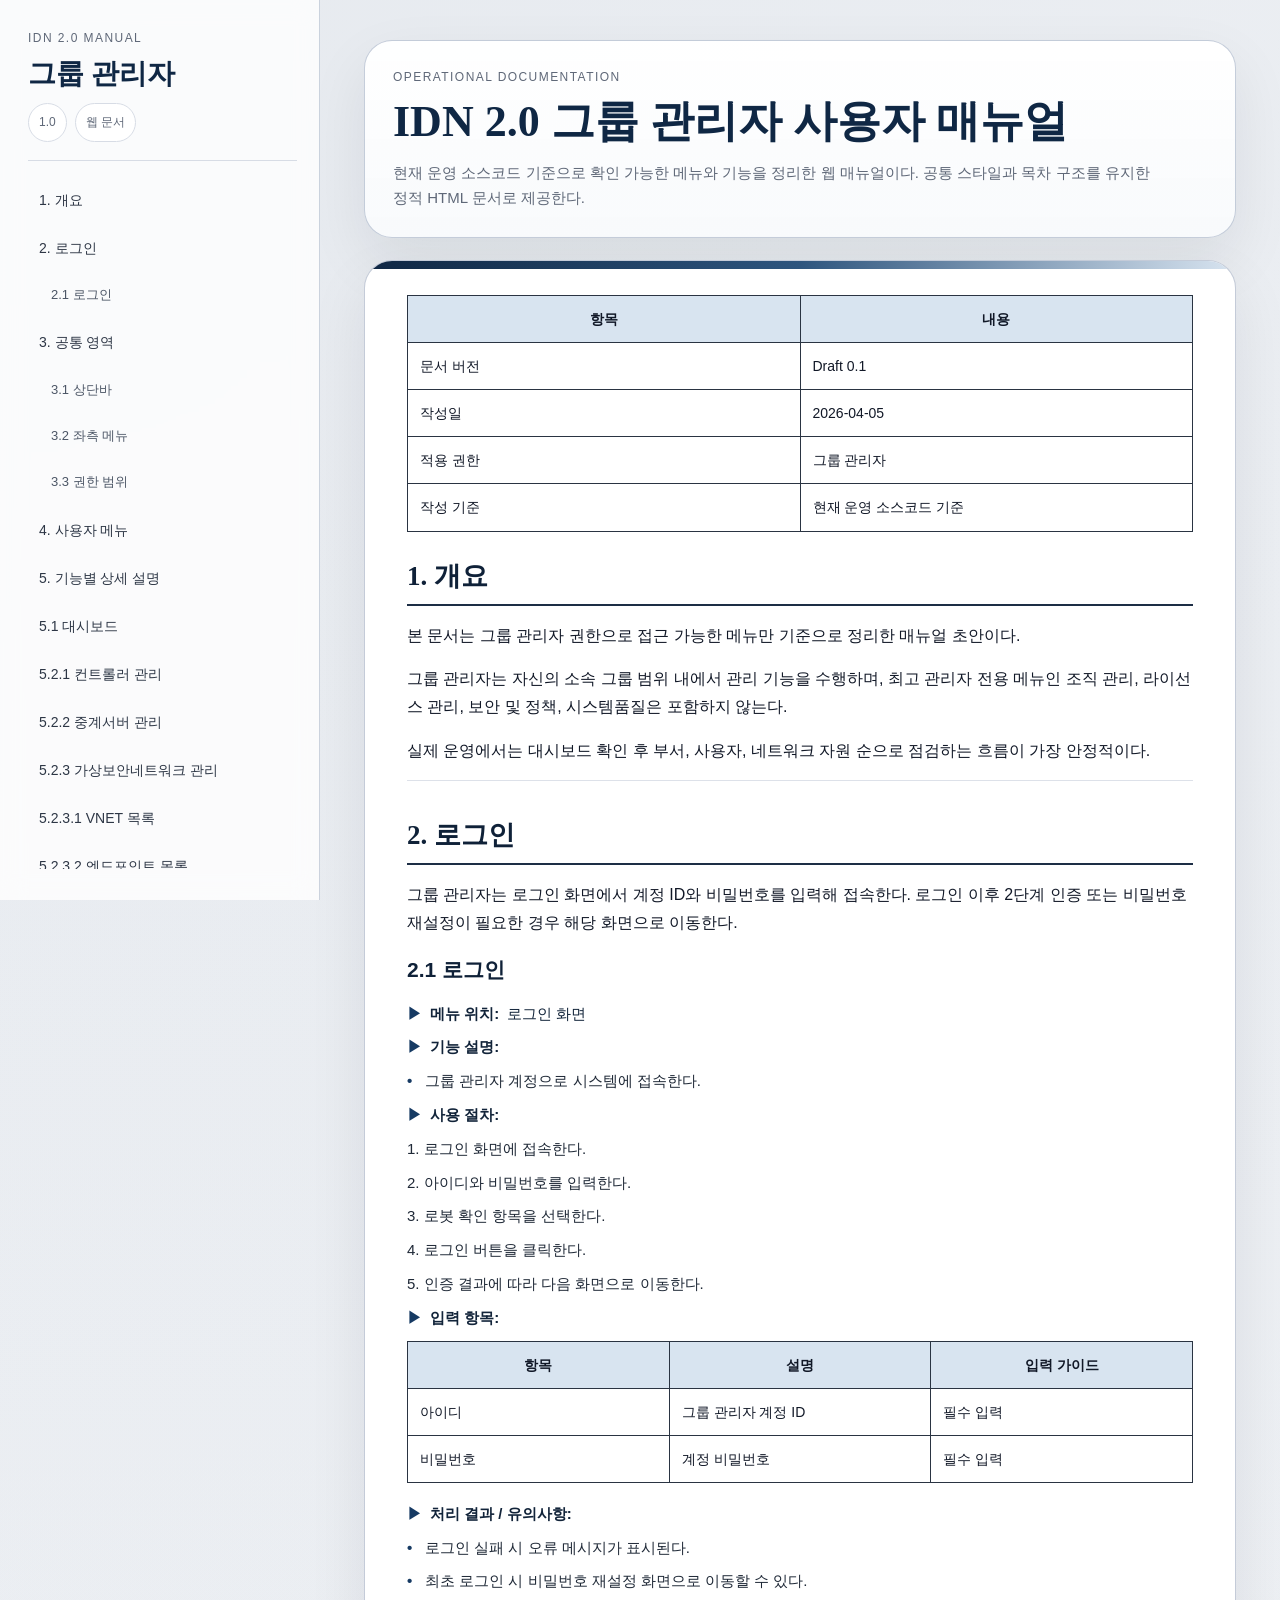
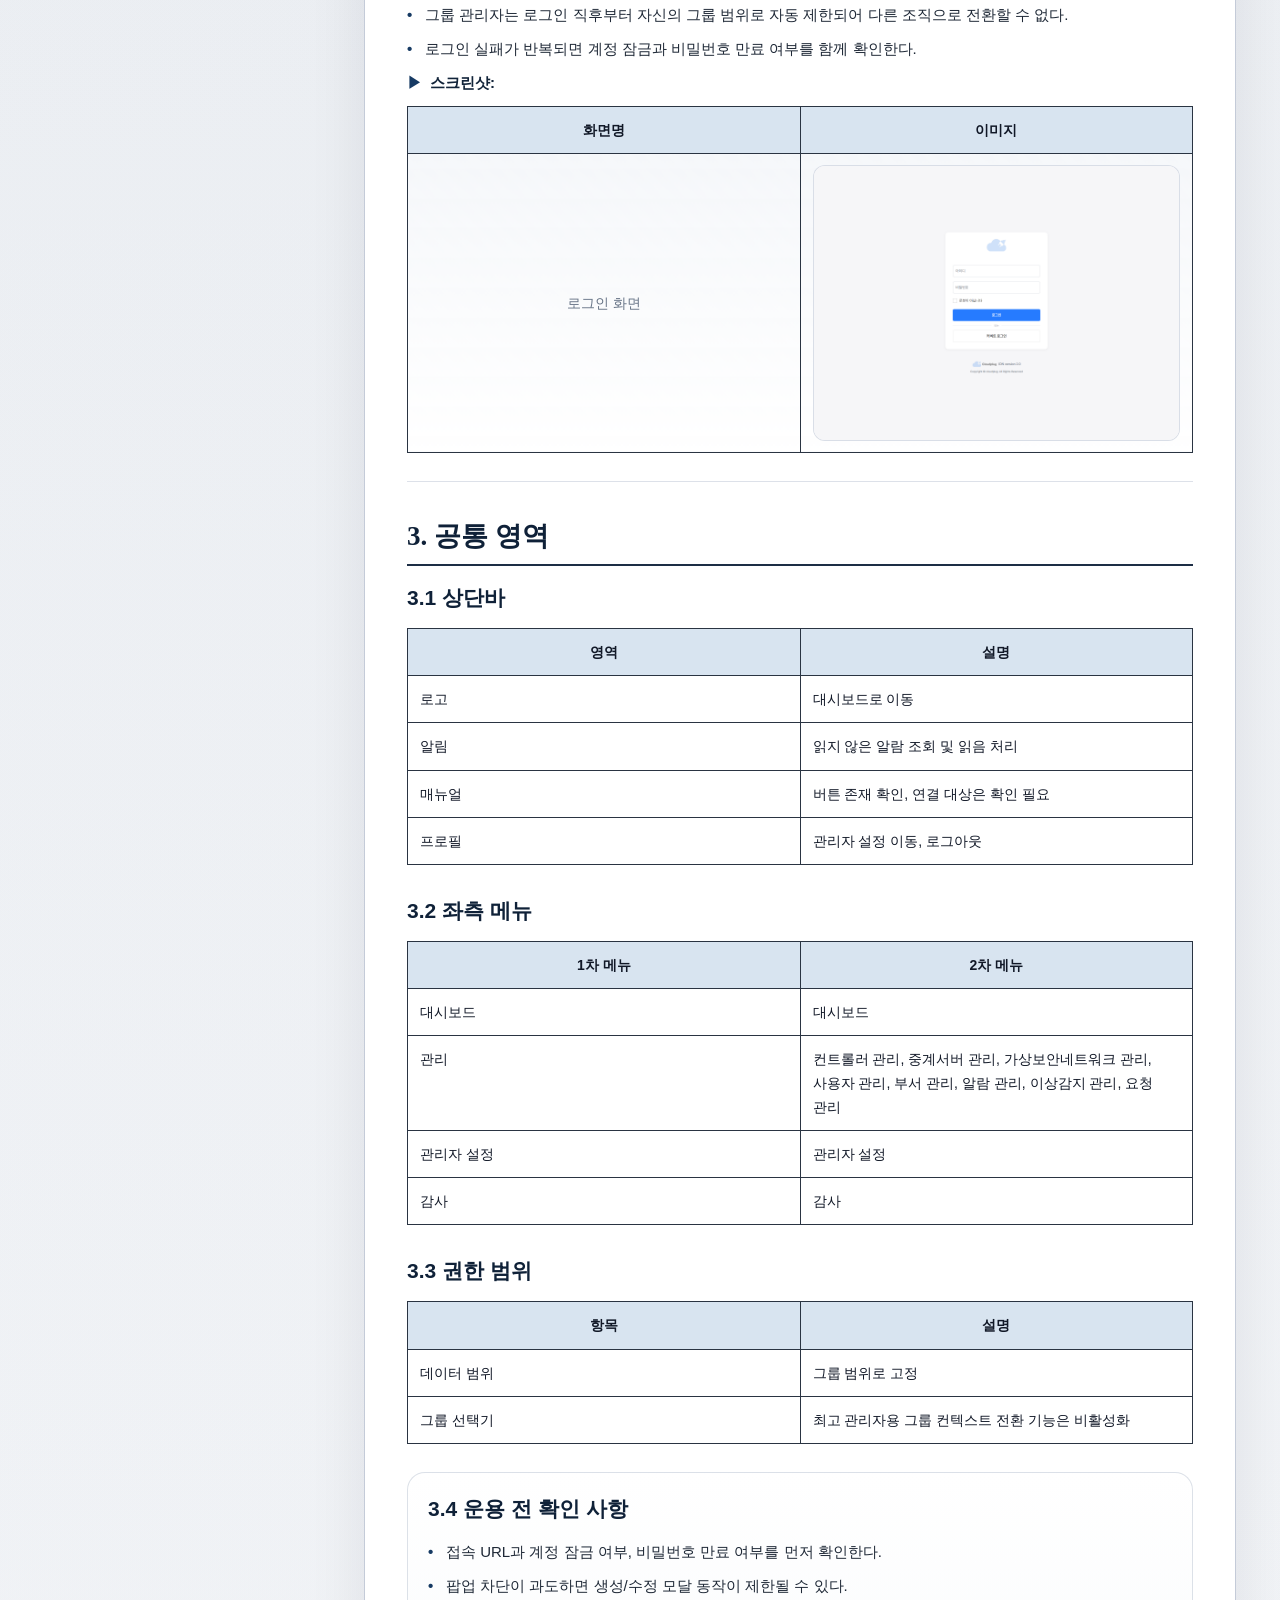
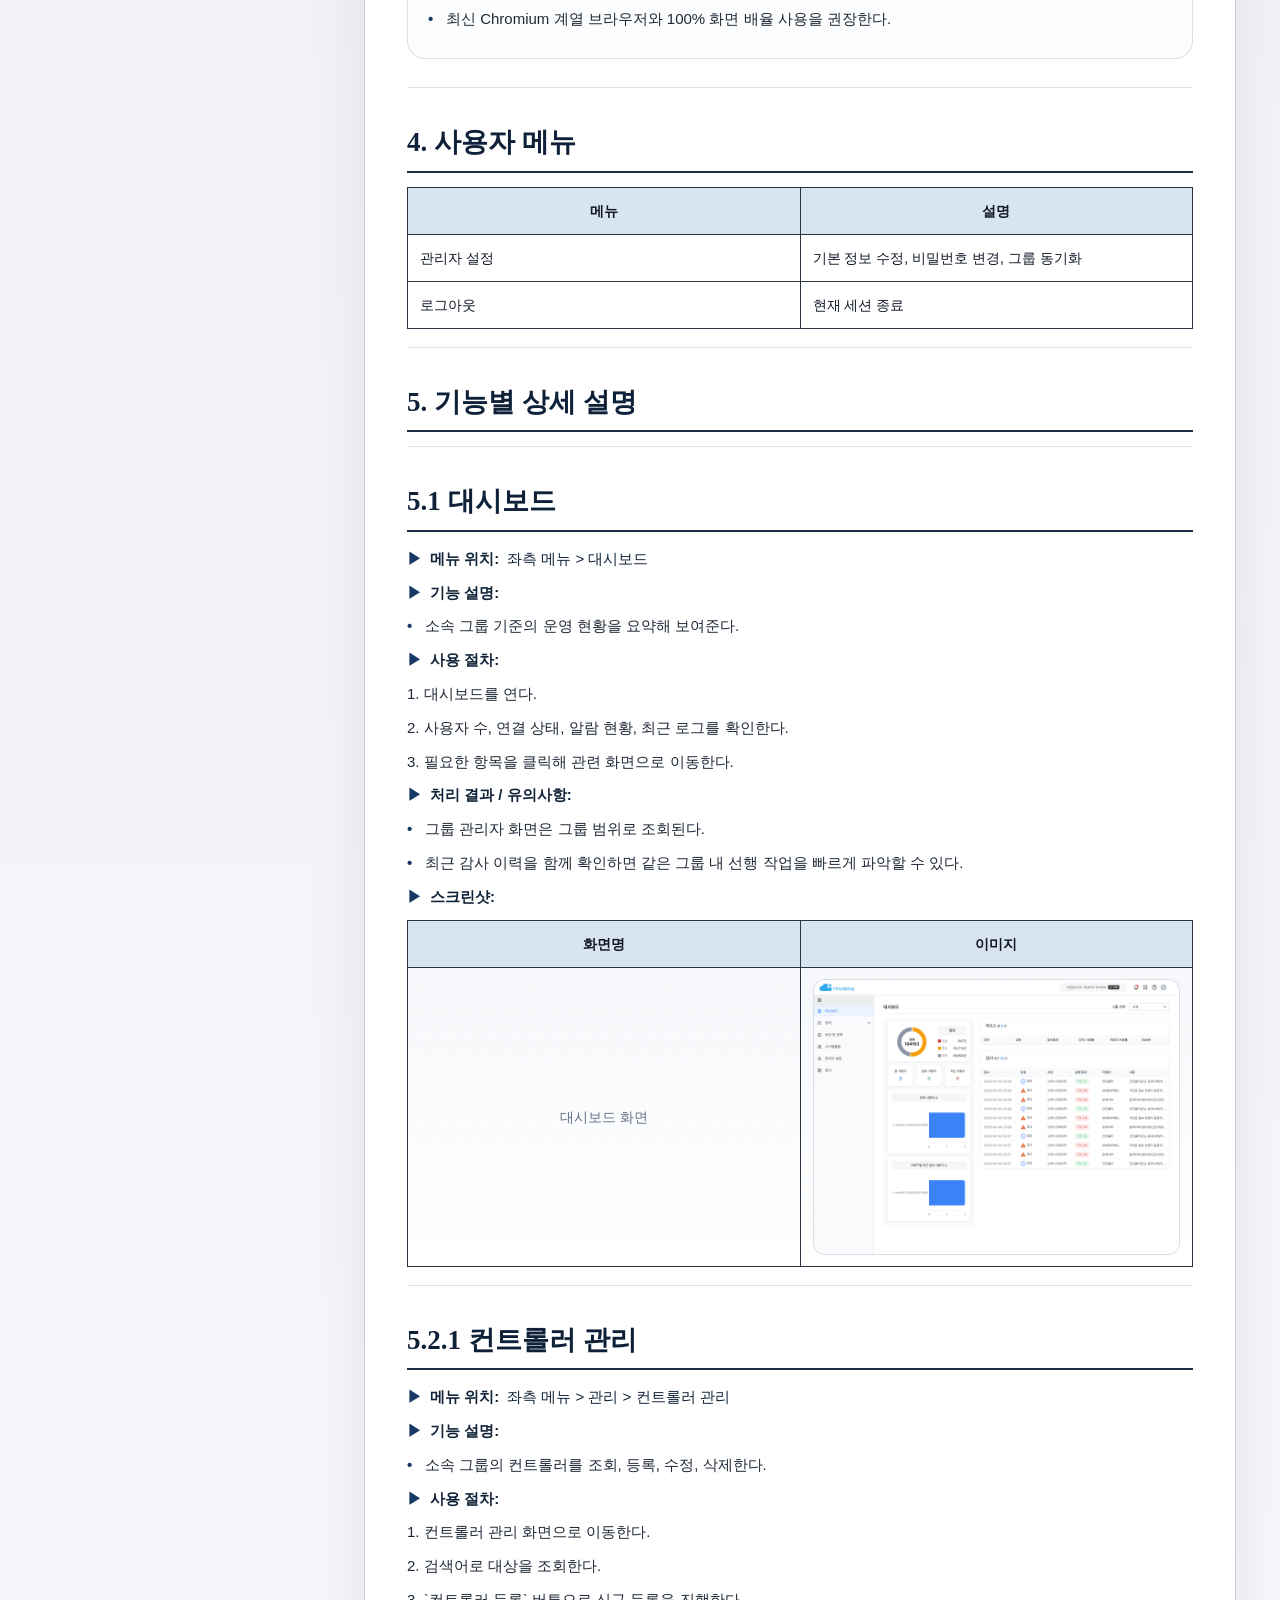
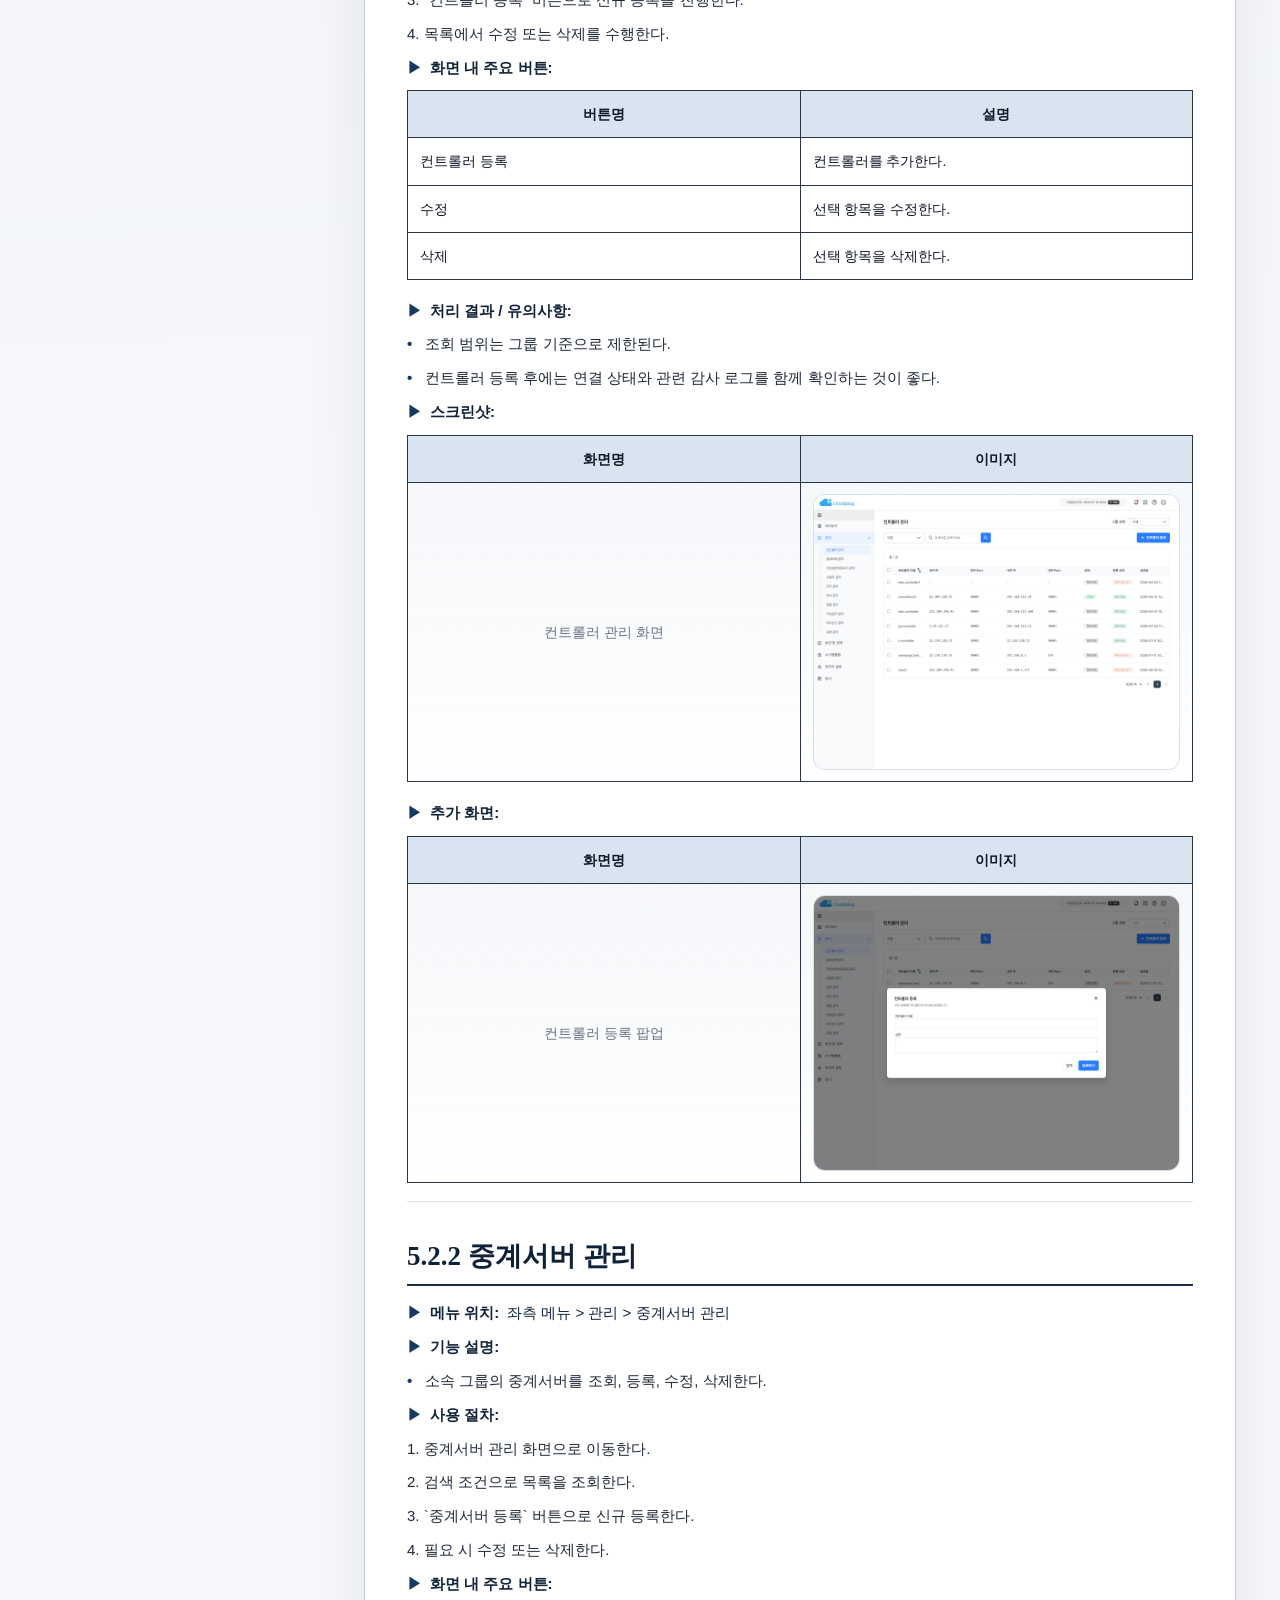
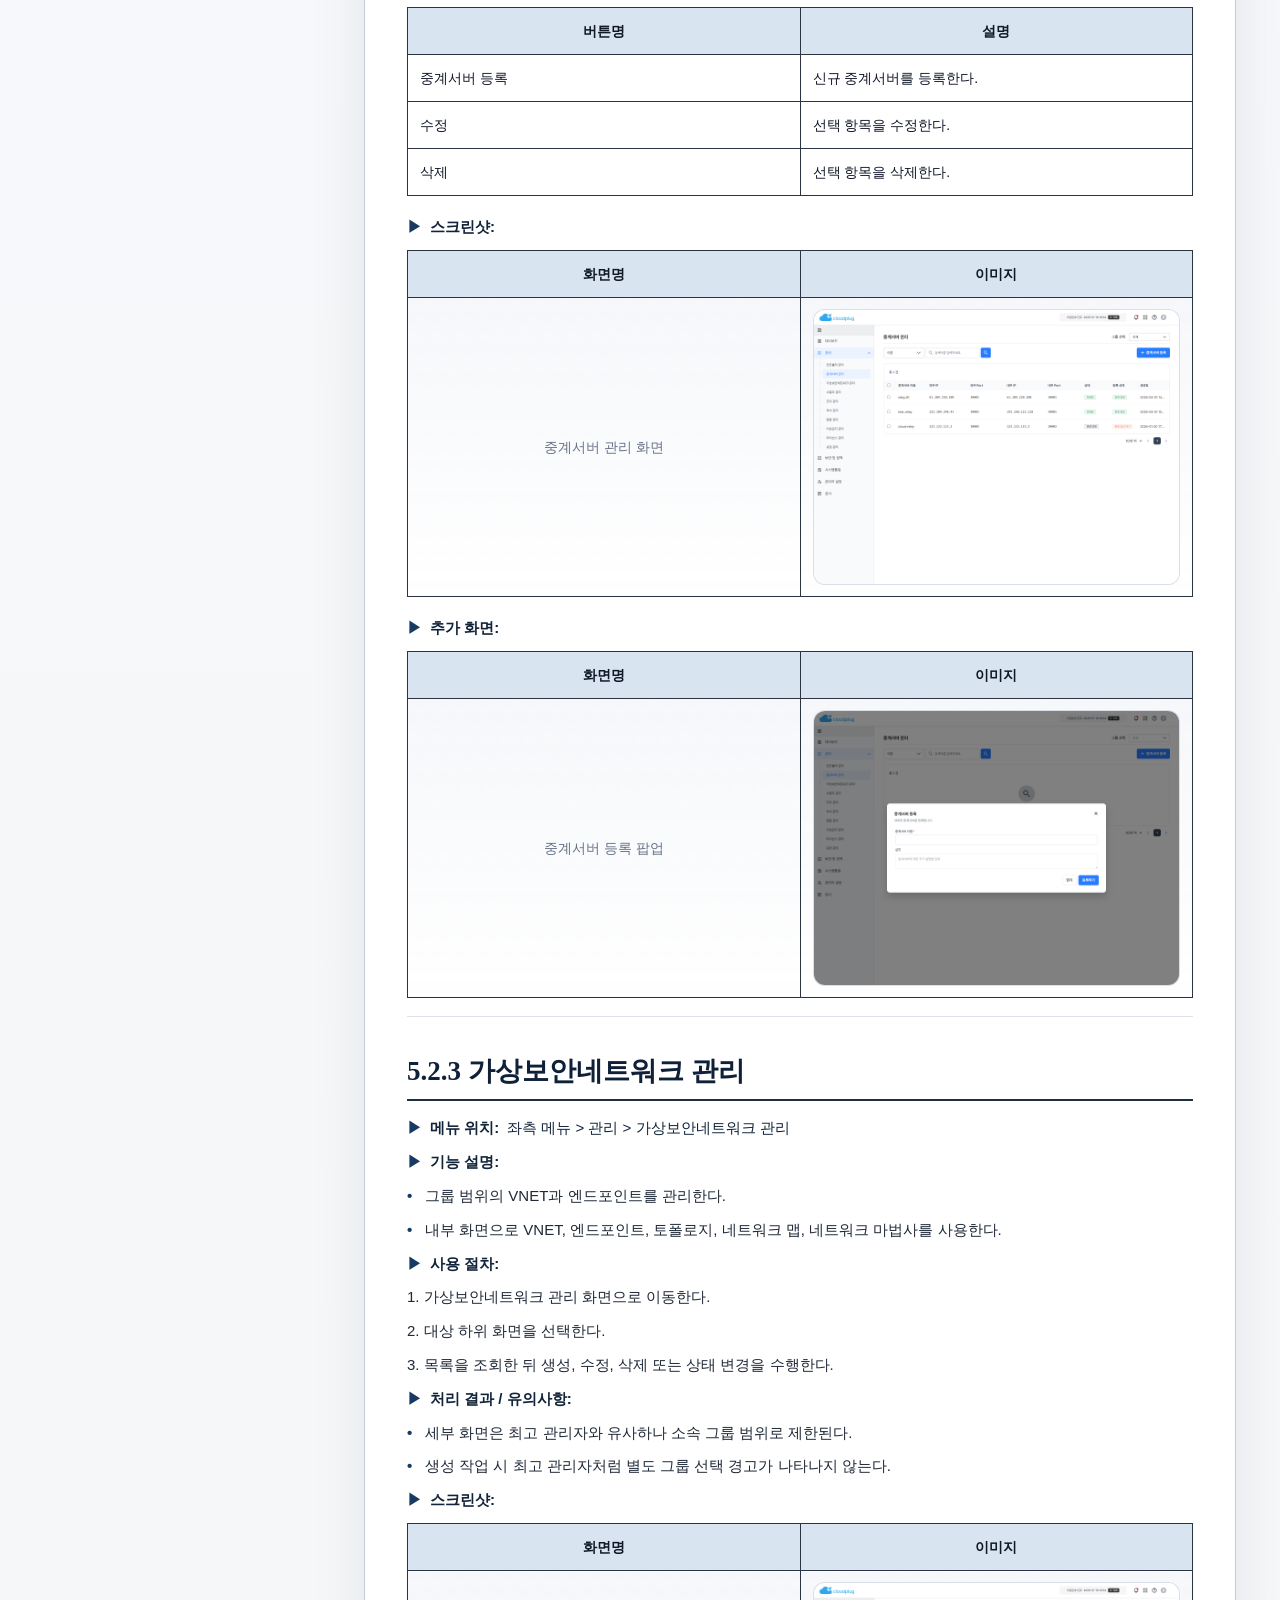
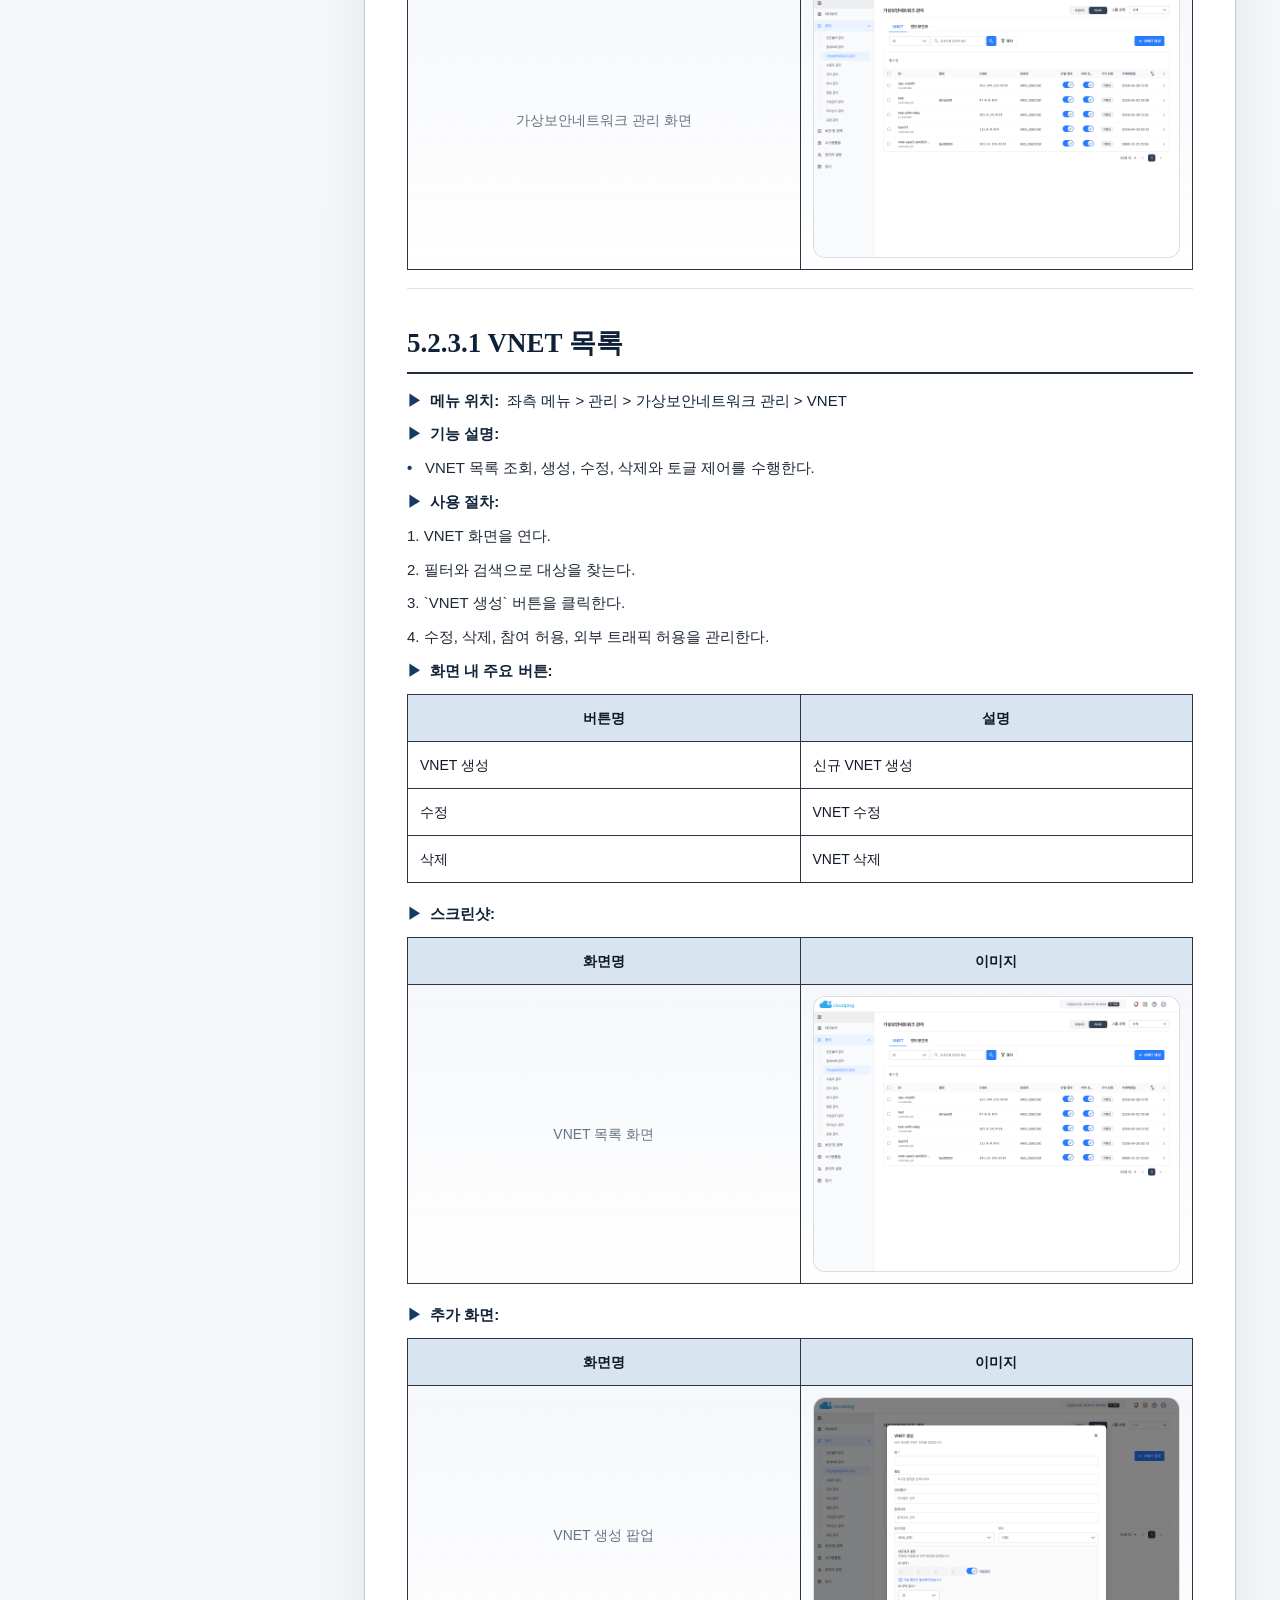
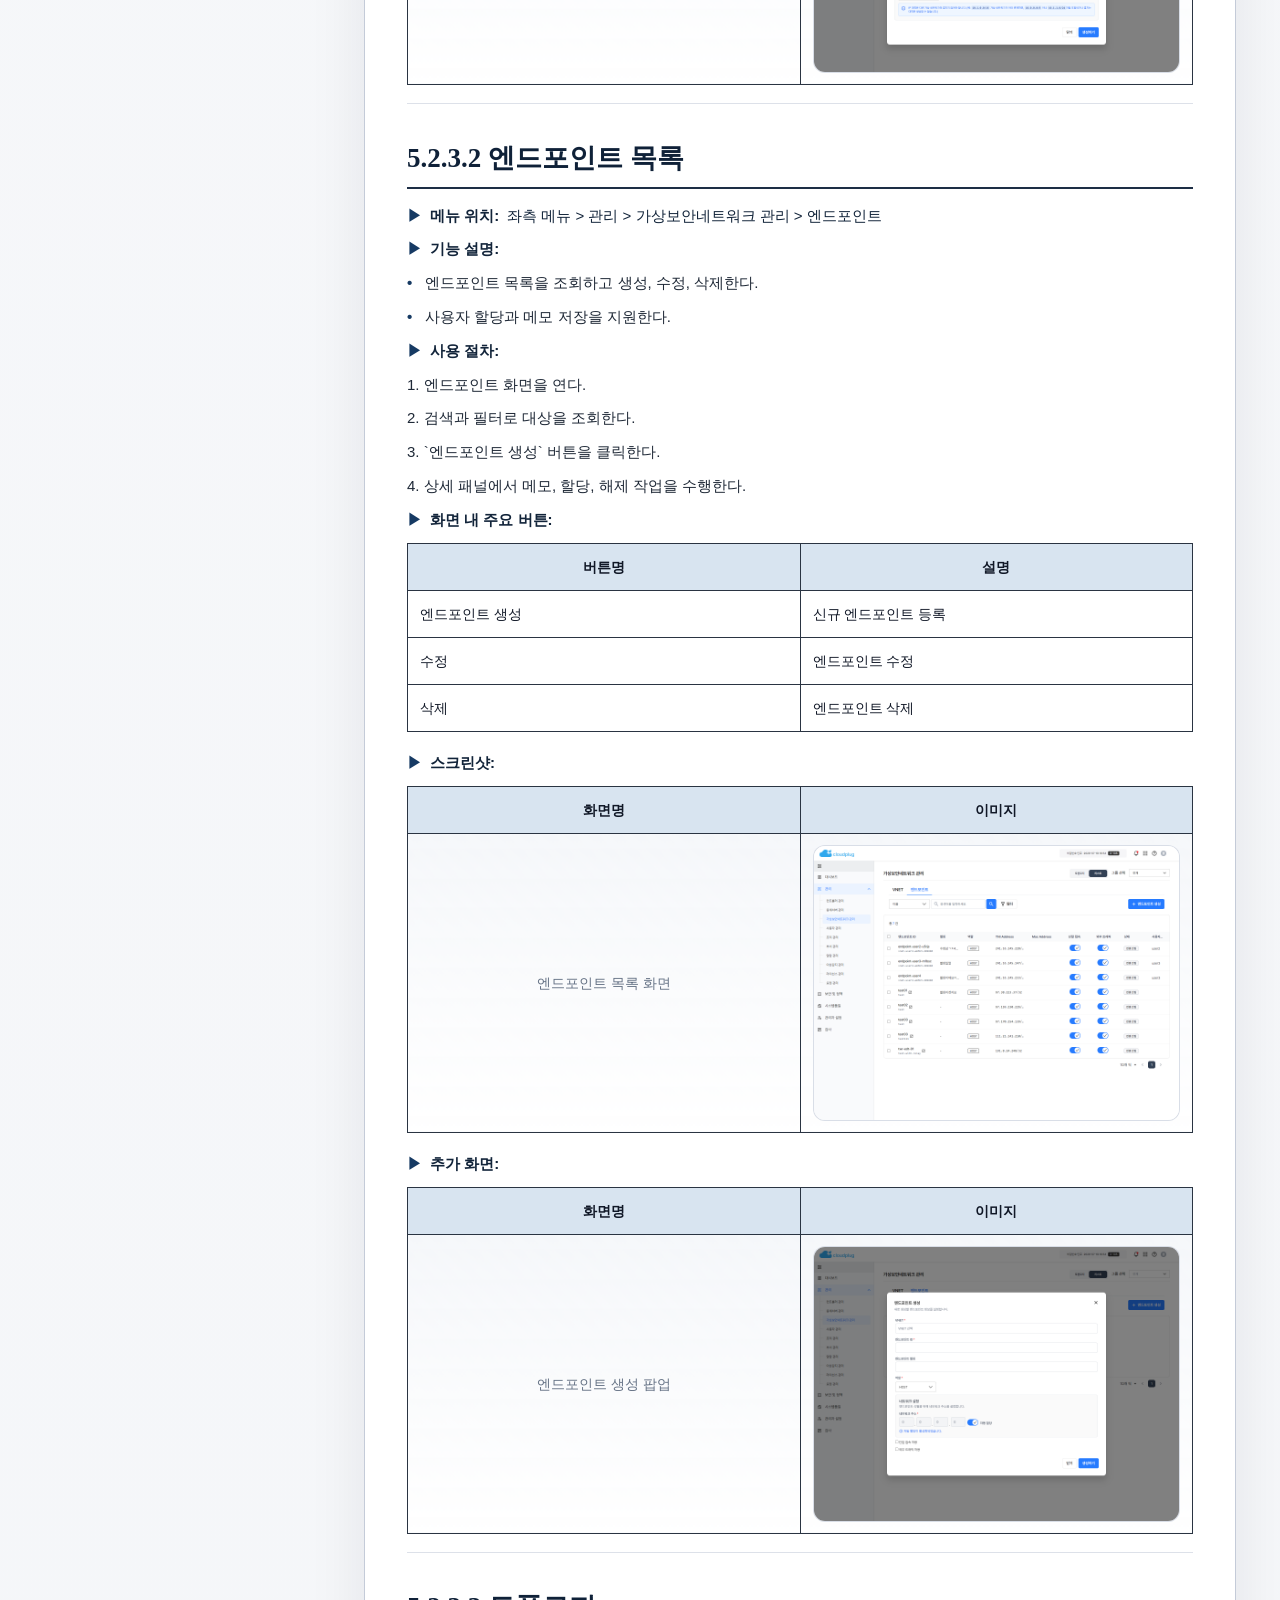
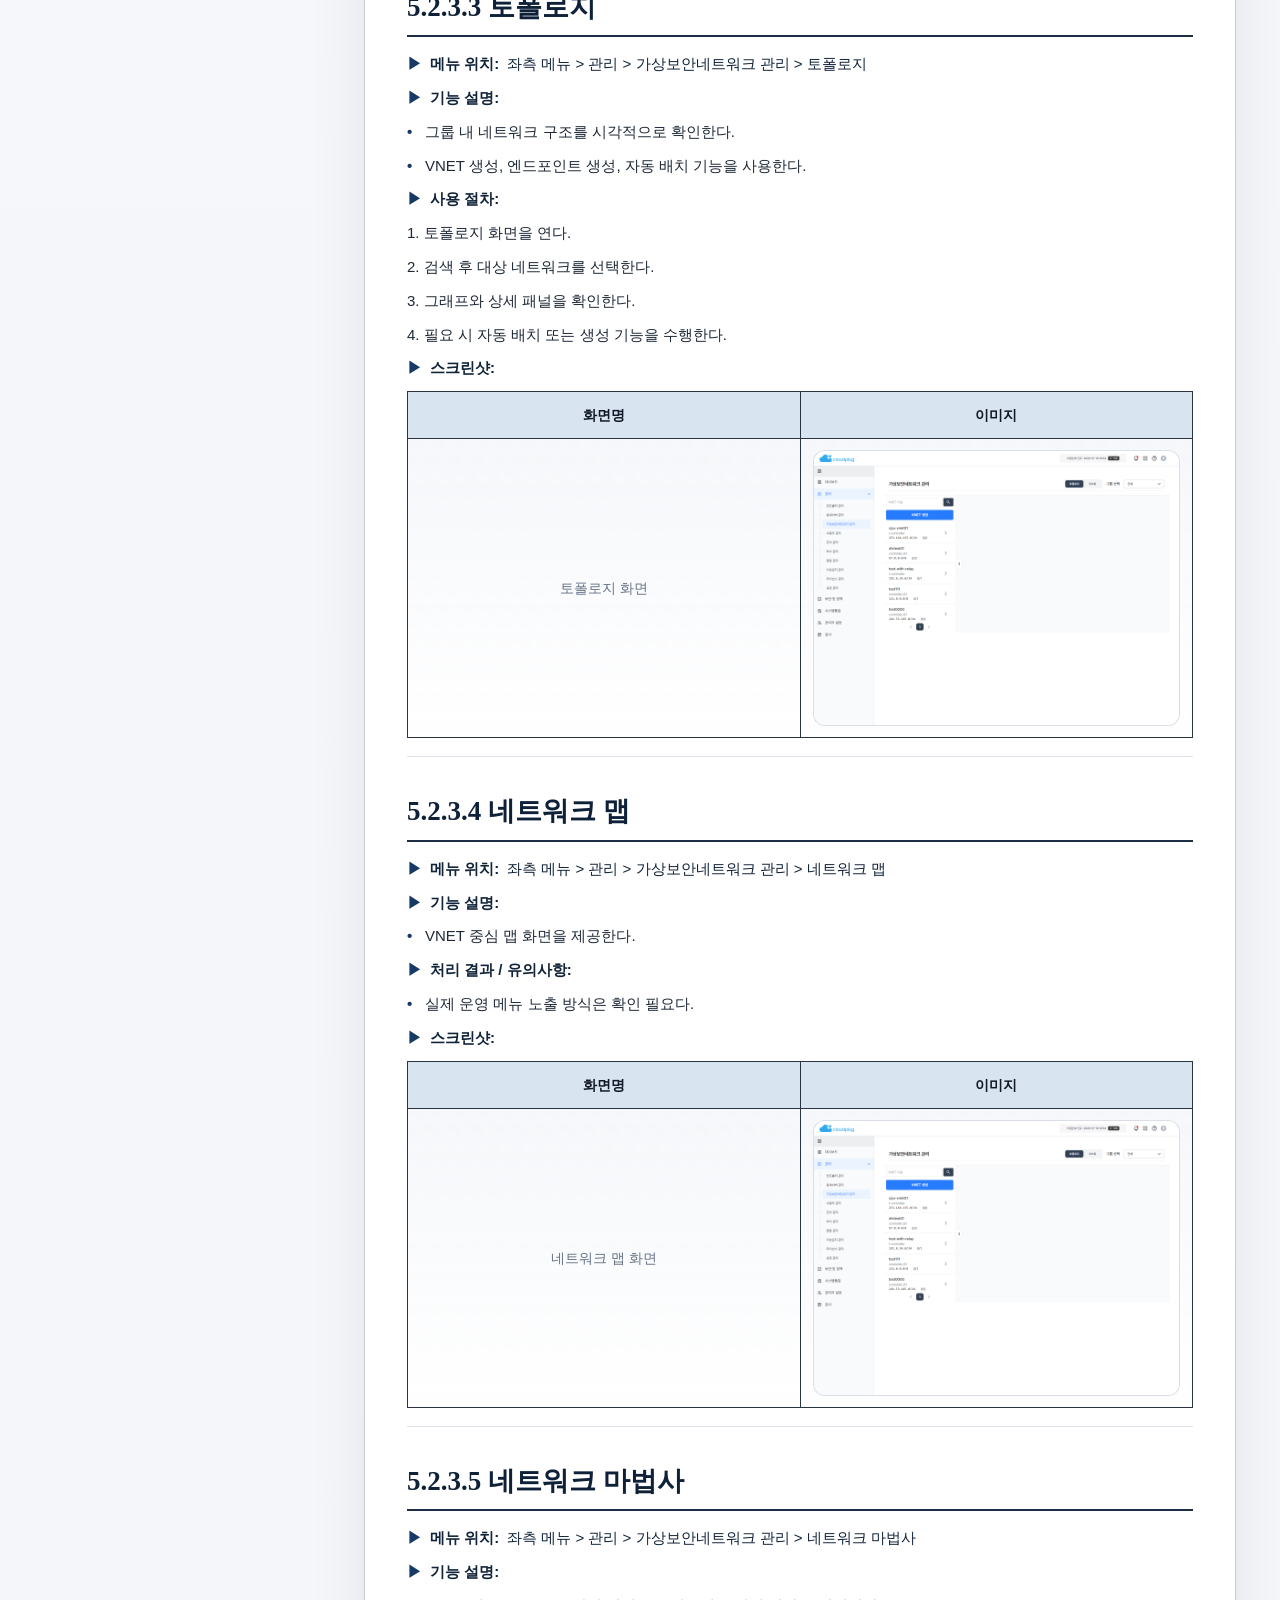
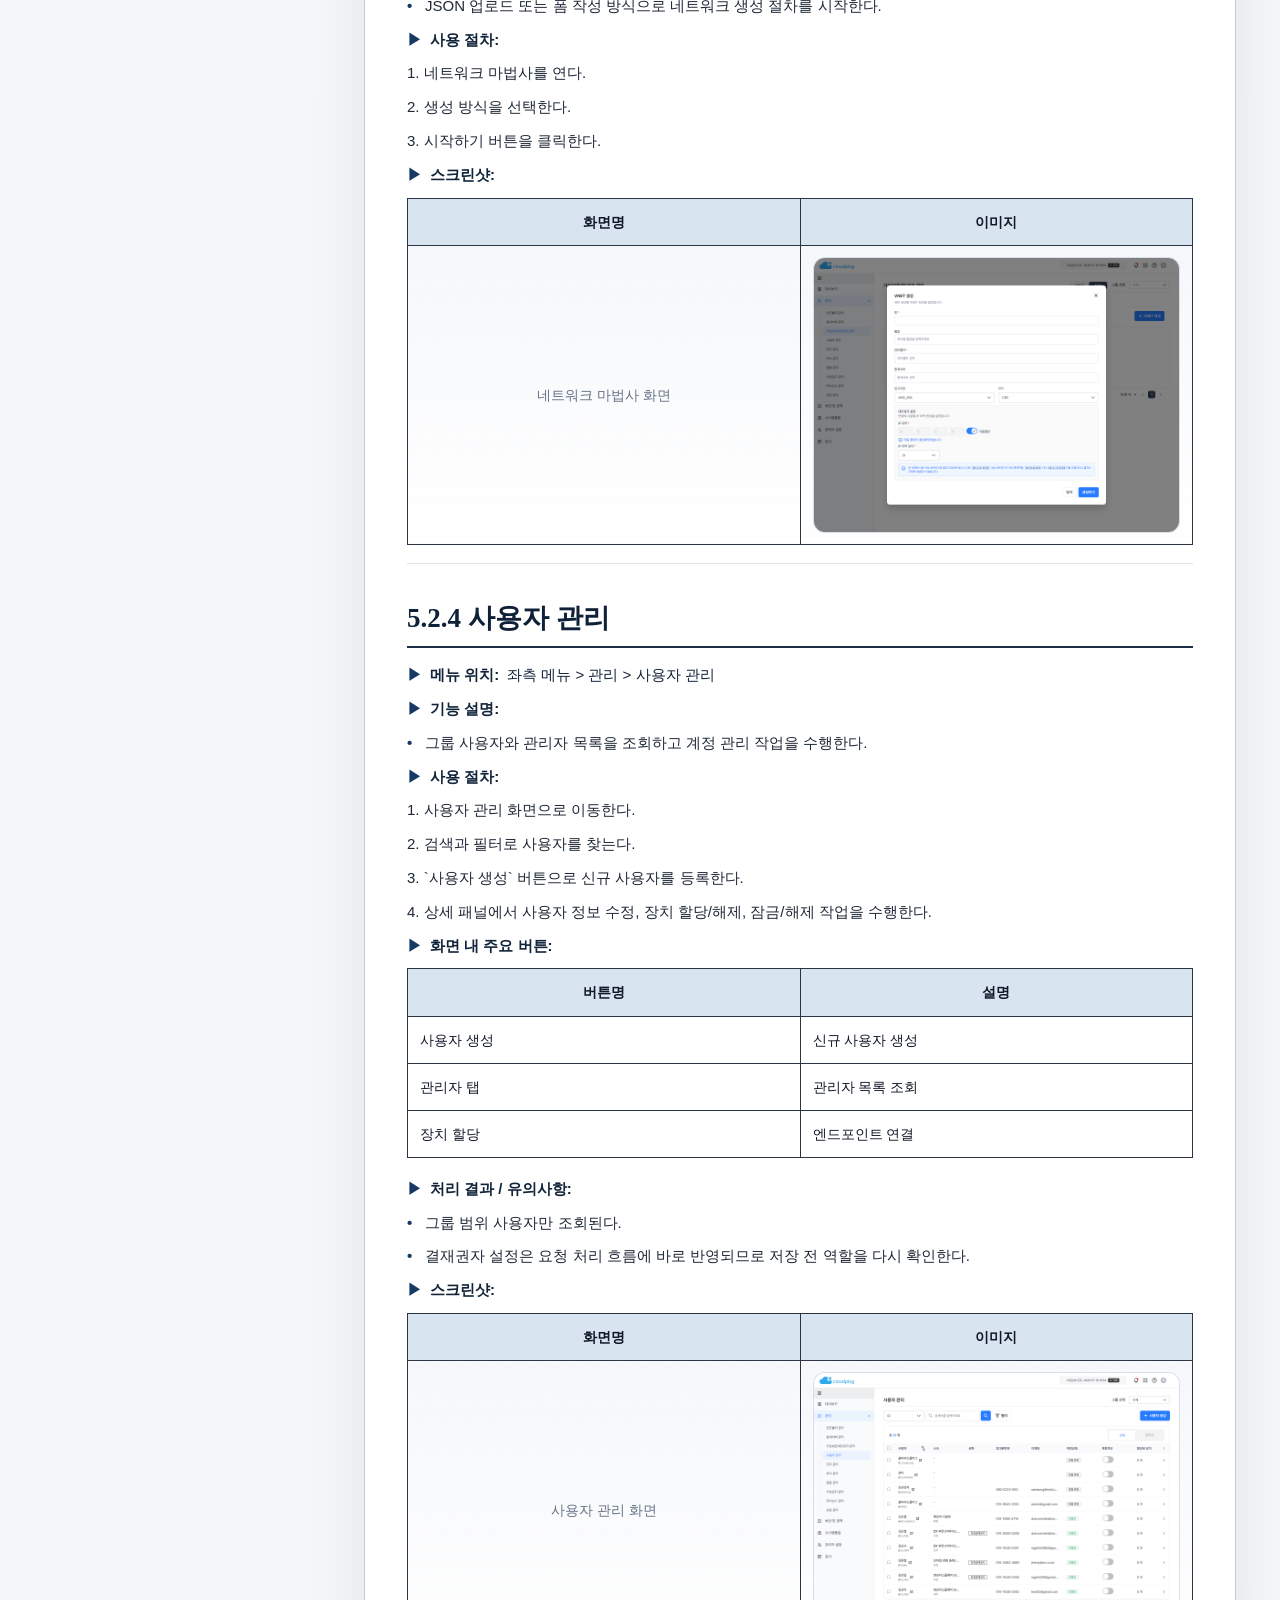
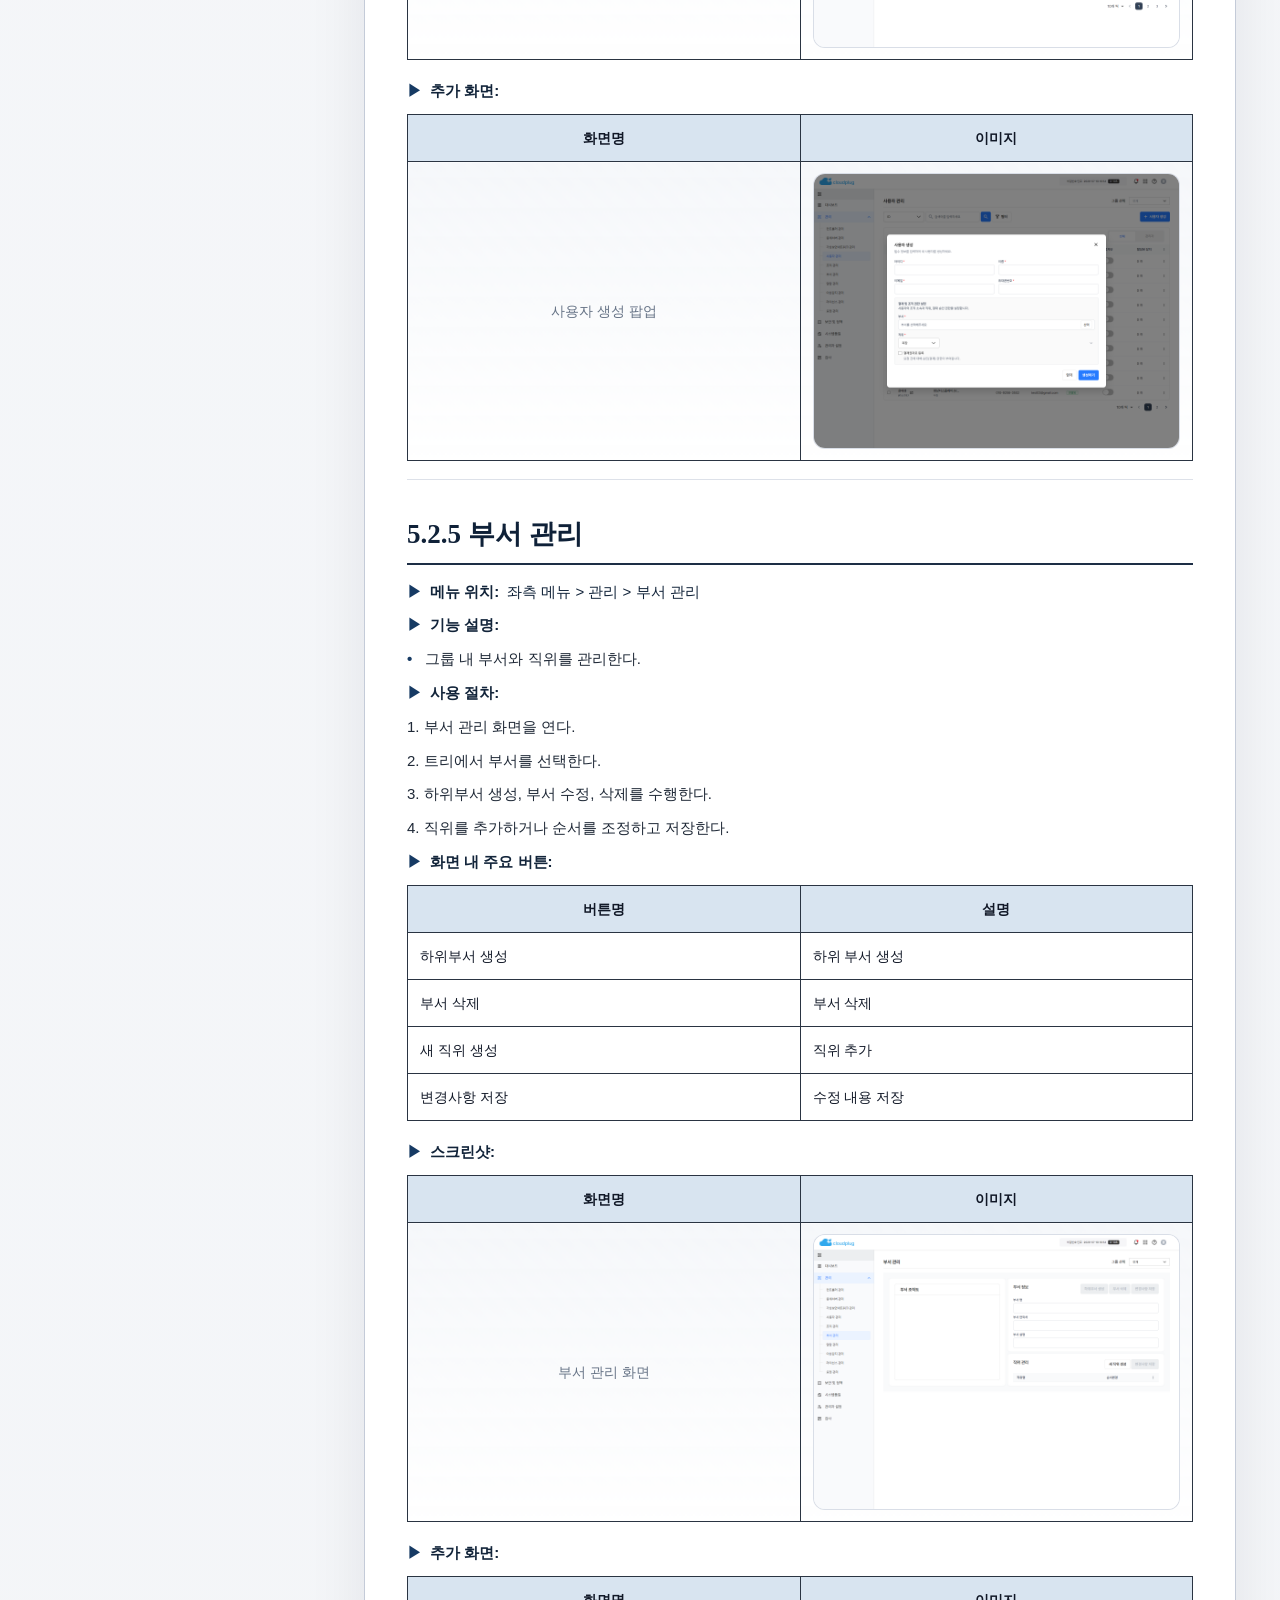
==== commit 3430ed53: "메뉴얼 보강 및 가이드라인 스크린샷 추가" ====
--- a/manuals/group-admin.html
+++ b/manuals/group-admin.html
@@ -91,6 +91,7 @@
             <h2>1. 개요</h2>
             <p>본 문서는 그룹 관리자 권한으로 접근 가능한 메뉴만 기준으로 정리한 매뉴얼 초안이다.</p>
             <p>그룹 관리자는 자신의 소속 그룹 범위 내에서 관리 기능을 수행하며, 최고 관리자 전용 메뉴인 조직 관리, 라이선스 관리, 보안 및 정책, 시스템품질은 포함하지 않는다.</p>
+            <p>실제 운영에서는 대시보드 확인 후 부서, 사용자, 네트워크 자원 순으로 점검하는 흐름이 가장 안정적이다.</p>
           </section>
           <section class="manual-section" id="2-로그인">
             <h2>2. 로그인</h2>
@@ -133,6 +134,8 @@
               <p class="label-row"><span>▶</span><strong>처리 결과 / 유의사항:</strong></p>
               <p class="bullet-line">로그인 실패 시 오류 메시지가 표시된다.</p>
               <p class="bullet-line">최초 로그인 시 비밀번호 재설정 화면으로 이동할 수 있다.</p>
+              <p class="bullet-line">그룹 관리자는 로그인 직후부터 자신의 그룹 범위로 자동 제한되어 다른 조직으로 전환할 수 없다.</p>
+              <p class="bullet-line">로그인 실패가 반복되면 계정 잠금과 비밀번호 만료 여부를 함께 확인한다.</p>
               <p class="label-row"><span>▶</span><strong>스크린샷:</strong></p>
               <div class="table-wrap">
                 <table class="doc-table screenshot-table">
@@ -239,6 +242,12 @@
                 </table>
               </div>
             </article>
+            <article class="manual-article compact">
+              <h3>3.4 운용 전 확인 사항</h3>
+              <p class="bullet-line">접속 URL과 계정 잠금 여부, 비밀번호 만료 여부를 먼저 확인한다.</p>
+              <p class="bullet-line">팝업 차단이 과도하면 생성/수정 모달 동작이 제한될 수 있다.</p>
+              <p class="bullet-line">최신 Chromium 계열 브라우저와 100% 화면 배율 사용을 권장한다.</p>
+            </article>
           </section>
           <section class="manual-section" id="4-사용자-메뉴">
             <h2>4. 사용자 메뉴</h2>
@@ -277,6 +286,7 @@
             <p class="step-line">3. 필요한 항목을 클릭해 관련 화면으로 이동한다.</p>
             <p class="label-row"><span>▶</span><strong>처리 결과 / 유의사항:</strong></p>
             <p class="bullet-line">그룹 관리자 화면은 그룹 범위로 조회된다.</p>
+            <p class="bullet-line">최근 감사 이력을 함께 확인하면 같은 그룹 내 선행 작업을 빠르게 파악할 수 있다.</p>
             <p class="label-row"><span>▶</span><strong>스크린샷:</strong></p>
             <div class="table-wrap">
               <table class="doc-table screenshot-table">
@@ -332,6 +342,7 @@
             </div>
             <p class="label-row"><span>▶</span><strong>처리 결과 / 유의사항:</strong></p>
             <p class="bullet-line">조회 범위는 그룹 기준으로 제한된다.</p>
+            <p class="bullet-line">컨트롤러 등록 후에는 연결 상태와 관련 감사 로그를 함께 확인하는 것이 좋다.</p>
             <p class="label-row"><span>▶</span><strong>스크린샷:</strong></p>
             <div class="table-wrap">
               <table class="doc-table screenshot-table">
@@ -345,6 +356,23 @@
                   <tr>
                     <td>컨트롤러 관리 화면</td>
                     <td><img class="manual-screenshot" src="../assets/images/manuals/group-admin/management/5-2-1-컨트롤러-관리.png" alt="컨트롤러 관리 화면" loading="lazy" /></td>
+                  </tr>
+                </tbody>
+              </table>
+            </div>
+            <p class="label-row"><span>▶</span><strong>추가 화면:</strong></p>
+            <div class="table-wrap">
+              <table class="doc-table screenshot-table">
+                <thead>
+                  <tr>
+                    <th>화면명</th>
+                    <th>이미지</th>
+                  </tr>
+                </thead>
+                <tbody>
+                  <tr>
+                    <td>컨트롤러 등록 팝업</td>
+                    <td><img class="manual-screenshot" src="../assets/images/manuals/group-admin/management/5-2-1-컨트롤러-생성.png" alt="컨트롤러 등록 팝업" loading="lazy" /></td>
                   </tr>
                 </tbody>
               </table>
@@ -402,6 +430,23 @@
                 </tbody>
               </table>
             </div>
+            <p class="label-row"><span>▶</span><strong>추가 화면:</strong></p>
+            <div class="table-wrap">
+              <table class="doc-table screenshot-table">
+                <thead>
+                  <tr>
+                    <th>화면명</th>
+                    <th>이미지</th>
+                  </tr>
+                </thead>
+                <tbody>
+                  <tr>
+                    <td>중계서버 등록 팝업</td>
+                    <td><img class="manual-screenshot" src="../assets/images/manuals/group-admin/management/5-2-2-중계서버-생성.png" alt="중계서버 등록 팝업" loading="lazy" /></td>
+                  </tr>
+                </tbody>
+              </table>
+            </div>
           </section>
           <section class="manual-section" id="5-2-3-가상보안네트워크-관리">
             <h2>5.2.3 가상보안네트워크 관리</h2>
@@ -415,6 +460,7 @@
             <p class="step-line">3. 목록을 조회한 뒤 생성, 수정, 삭제 또는 상태 변경을 수행한다.</p>
             <p class="label-row"><span>▶</span><strong>처리 결과 / 유의사항:</strong></p>
             <p class="bullet-line">세부 화면은 최고 관리자와 유사하나 소속 그룹 범위로 제한된다.</p>
+            <p class="bullet-line">생성 작업 시 최고 관리자처럼 별도 그룹 선택 경고가 나타나지 않는다.</p>
             <p class="label-row"><span>▶</span><strong>스크린샷:</strong></p>
             <div class="table-wrap">
               <table class="doc-table screenshot-table">
@@ -427,7 +473,7 @@
                 <tbody>
                   <tr>
                     <td>가상보안네트워크 관리 화면</td>
-                    <td><img class="manual-screenshot" src="../assets/images/manuals/group-admin/management/5-2-3-가상보안네트워크-관리.png" alt="가상보안네트워크 관리 화면" loading="lazy" /></td>
+                    <td><img class="manual-screenshot" src="../assets/images/manuals/group-admin/management/5-2-3-1-vnet-목록.png" alt="가상보안네트워크 관리 화면" loading="lazy" /></td>
                   </tr>
                 </tbody>
               </table>
@@ -485,6 +531,23 @@
                 </tbody>
               </table>
             </div>
+            <p class="label-row"><span>▶</span><strong>추가 화면:</strong></p>
+            <div class="table-wrap">
+              <table class="doc-table screenshot-table">
+                <thead>
+                  <tr>
+                    <th>화면명</th>
+                    <th>이미지</th>
+                  </tr>
+                </thead>
+                <tbody>
+                  <tr>
+                    <td>VNET 생성 팝업</td>
+                    <td><img class="manual-screenshot" src="../assets/images/manuals/group-admin/management/5-2-3-1-vnet-생성.png" alt="VNET 생성 팝업" loading="lazy" /></td>
+                  </tr>
+                </tbody>
+              </table>
+            </div>
           </section>
           <section class="manual-section" id="5-2-3-2-엔드포인트-목록">
             <h2>5.2.3.2 엔드포인트 목록</h2>
@@ -539,6 +602,23 @@
                 </tbody>
               </table>
             </div>
+            <p class="label-row"><span>▶</span><strong>추가 화면:</strong></p>
+            <div class="table-wrap">
+              <table class="doc-table screenshot-table">
+                <thead>
+                  <tr>
+                    <th>화면명</th>
+                    <th>이미지</th>
+                  </tr>
+                </thead>
+                <tbody>
+                  <tr>
+                    <td>엔드포인트 생성 팝업</td>
+                    <td><img class="manual-screenshot" src="../assets/images/manuals/group-admin/management/5-2-3-2-엔드포인트-생성.png" alt="엔드포인트 생성 팝업" loading="lazy" /></td>
+                  </tr>
+                </tbody>
+              </table>
+            </div>
           </section>
           <section class="manual-section" id="5-2-3-3-토폴로지">
             <h2>5.2.3.3 토폴로지</h2>
@@ -588,7 +668,7 @@
                 <tbody>
                   <tr>
                     <td>네트워크 맵 화면</td>
-                    <td><img class="manual-screenshot" src="../assets/images/manuals/group-admin/management/5-2-3-4-네트워크-맵.png" alt="네트워크 맵 화면" loading="lazy" /></td>
+                    <td><img class="manual-screenshot" src="../assets/images/manuals/group-admin/management/5-2-3-3-토폴로지.png" alt="네트워크 맵 화면" loading="lazy" /></td>
                   </tr>
                 </tbody>
               </table>
@@ -615,7 +695,7 @@
                 <tbody>
                   <tr>
                     <td>네트워크 마법사 화면</td>
-                    <td><img class="manual-screenshot" src="../assets/images/manuals/group-admin/management/5-2-3-5-네트워크-마법사.png" alt="네트워크 마법사 화면" loading="lazy" /></td>
+                    <td><img class="manual-screenshot" src="../assets/images/manuals/group-admin/management/5-2-3-1-vnet-생성.png" alt="네트워크 마법사 화면" loading="lazy" /></td>
                   </tr>
                 </tbody>
               </table>
@@ -658,6 +738,7 @@
             </div>
             <p class="label-row"><span>▶</span><strong>처리 결과 / 유의사항:</strong></p>
             <p class="bullet-line">그룹 범위 사용자만 조회된다.</p>
+            <p class="bullet-line">결재권자 설정은 요청 처리 흐름에 바로 반영되므로 저장 전 역할을 다시 확인한다.</p>
             <p class="label-row"><span>▶</span><strong>스크린샷:</strong></p>
             <div class="table-wrap">
               <table class="doc-table screenshot-table">
@@ -671,6 +752,23 @@
                   <tr>
                     <td>사용자 관리 화면</td>
                     <td><img class="manual-screenshot" src="../assets/images/manuals/group-admin/management/5-2-4-사용자-관리.png" alt="사용자 관리 화면" loading="lazy" /></td>
+                  </tr>
+                </tbody>
+              </table>
+            </div>
+            <p class="label-row"><span>▶</span><strong>추가 화면:</strong></p>
+            <div class="table-wrap">
+              <table class="doc-table screenshot-table">
+                <thead>
+                  <tr>
+                    <th>화면명</th>
+                    <th>이미지</th>
+                  </tr>
+                </thead>
+                <tbody>
+                  <tr>
+                    <td>사용자 생성 팝업</td>
+                    <td><img class="manual-screenshot" src="../assets/images/manuals/group-admin/management/5-2-4-사용자-생성.png" alt="사용자 생성 팝업" loading="lazy" /></td>
                   </tr>
                 </tbody>
               </table>
@@ -732,6 +830,23 @@
                 </tbody>
               </table>
             </div>
+            <p class="label-row"><span>▶</span><strong>추가 화면:</strong></p>
+            <div class="table-wrap">
+              <table class="doc-table screenshot-table">
+                <thead>
+                  <tr>
+                    <th>화면명</th>
+                    <th>이미지</th>
+                  </tr>
+                </thead>
+                <tbody>
+                  <tr>
+                    <td>직위 생성 팝업</td>
+                    <td><img class="manual-screenshot" src="../assets/images/manuals/group-admin/management/5-2-5-직위-생성.png" alt="직위 생성 팝업" loading="lazy" /></td>
+                  </tr>
+                </tbody>
+              </table>
+            </div>
           </section>
           <section class="manual-section" id="5-2-6-알람-관리">
             <h2>5.2.6 알람 관리</h2>
@@ -904,6 +1019,8 @@
             </div>
             <p class="label-row"><span>▶</span><strong>처리 결과 / 유의사항:</strong></p>
             <p class="bullet-line">비밀번호 확인 모달 이후 저장된다.</p>
+            <p class="bullet-line">그룹 관리자에게는 전체 동기화 대신 그룹 데이터 동기화 버튼이 표시된다.</p>
+            <p class="bullet-line">대량 변경 후 상태 반영이 늦을 때 그룹 데이터 동기화를 검토한다.</p>
             <p class="label-row"><span>▶</span><strong>스크린샷:</strong></p>
             <div class="table-wrap">
               <table class="doc-table screenshot-table">
@@ -917,6 +1034,23 @@
                   <tr>
                     <td>관리자 설정 화면</td>
                     <td><img class="manual-screenshot" src="../assets/images/manuals/group-admin/admin-settings/5-3-관리자-설정.png" alt="관리자 설정 화면" loading="lazy" /></td>
+                  </tr>
+                </tbody>
+              </table>
+            </div>
+            <p class="label-row"><span>▶</span><strong>추가 화면:</strong></p>
+            <div class="table-wrap">
+              <table class="doc-table screenshot-table">
+                <thead>
+                  <tr>
+                    <th>화면명</th>
+                    <th>이미지</th>
+                  </tr>
+                </thead>
+                <tbody>
+                  <tr>
+                    <td>비밀번호 변경 팝업</td>
+                    <td><img class="manual-screenshot" src="../assets/images/manuals/group-admin/admin-settings/5-3-비밀번호-변경.png" alt="비밀번호 변경 팝업" loading="lazy" /></td>
                   </tr>
                 </tbody>
               </table>
@@ -961,6 +1095,23 @@
                   <tr>
                     <td>감사 화면</td>
                     <td><img class="manual-screenshot" src="../assets/images/manuals/group-admin/audit/5-4-감사.png" alt="감사 화면" loading="lazy" /></td>
+                  </tr>
+                </tbody>
+              </table>
+            </div>
+            <p class="label-row"><span>▶</span><strong>추가 화면:</strong></p>
+            <div class="table-wrap">
+              <table class="doc-table screenshot-table">
+                <thead>
+                  <tr>
+                    <th>화면명</th>
+                    <th>이미지</th>
+                  </tr>
+                </thead>
+                <tbody>
+                  <tr>
+                    <td>감사 백업 팝업</td>
+                    <td><img class="manual-screenshot" src="../assets/images/manuals/group-admin/audit/5-4-감사-백업.png" alt="감사 백업 팝업" loading="lazy" /></td>
                   </tr>
                 </tbody>
               </table>
--- a/assets/css/tokens.css
+++ b/assets/css/tokens.css
@@ -20,3 +20,4 @@
   --font-heading: "Noto Serif KR", "Nanum Myeongjo", serif;
   --font-body: "SUIT Variable", "Pretendard", "Noto Sans KR", "Malgun Gothic", sans-serif;
 }
+
--- a/assets/css/base.css
+++ b/assets/css/base.css
@@ -36,9 +36,13 @@
   text-transform: uppercase;
 }
 
+
 .hero-copy {
   margin: 12px 0 0;
   max-width: 760px;
   color: var(--text-muted);
   font-size: 15px;
 }
+
+
+
--- a/assets/css/layout.css
+++ b/assets/css/layout.css
@@ -40,6 +40,7 @@
   background: rgba(255,255,255,0.94);
   box-shadow: var(--shadow-sm);
 }
+
 
 .guide-panel h2 {
   margin: 0 0 14px;
--- a/assets/css/components.css
+++ b/assets/css/components.css
@@ -135,6 +135,7 @@
   color: #334155;
 }
 
+
 @media (max-width: 1180px) {
   .sidebar-toggle {
     display: block;
--- a/assets/css/manual.css
+++ b/assets/css/manual.css
@@ -38,6 +38,7 @@
   font-size: 21px;
   font-weight: 800;
 }
+
 
 .label-row,
 .step-line,
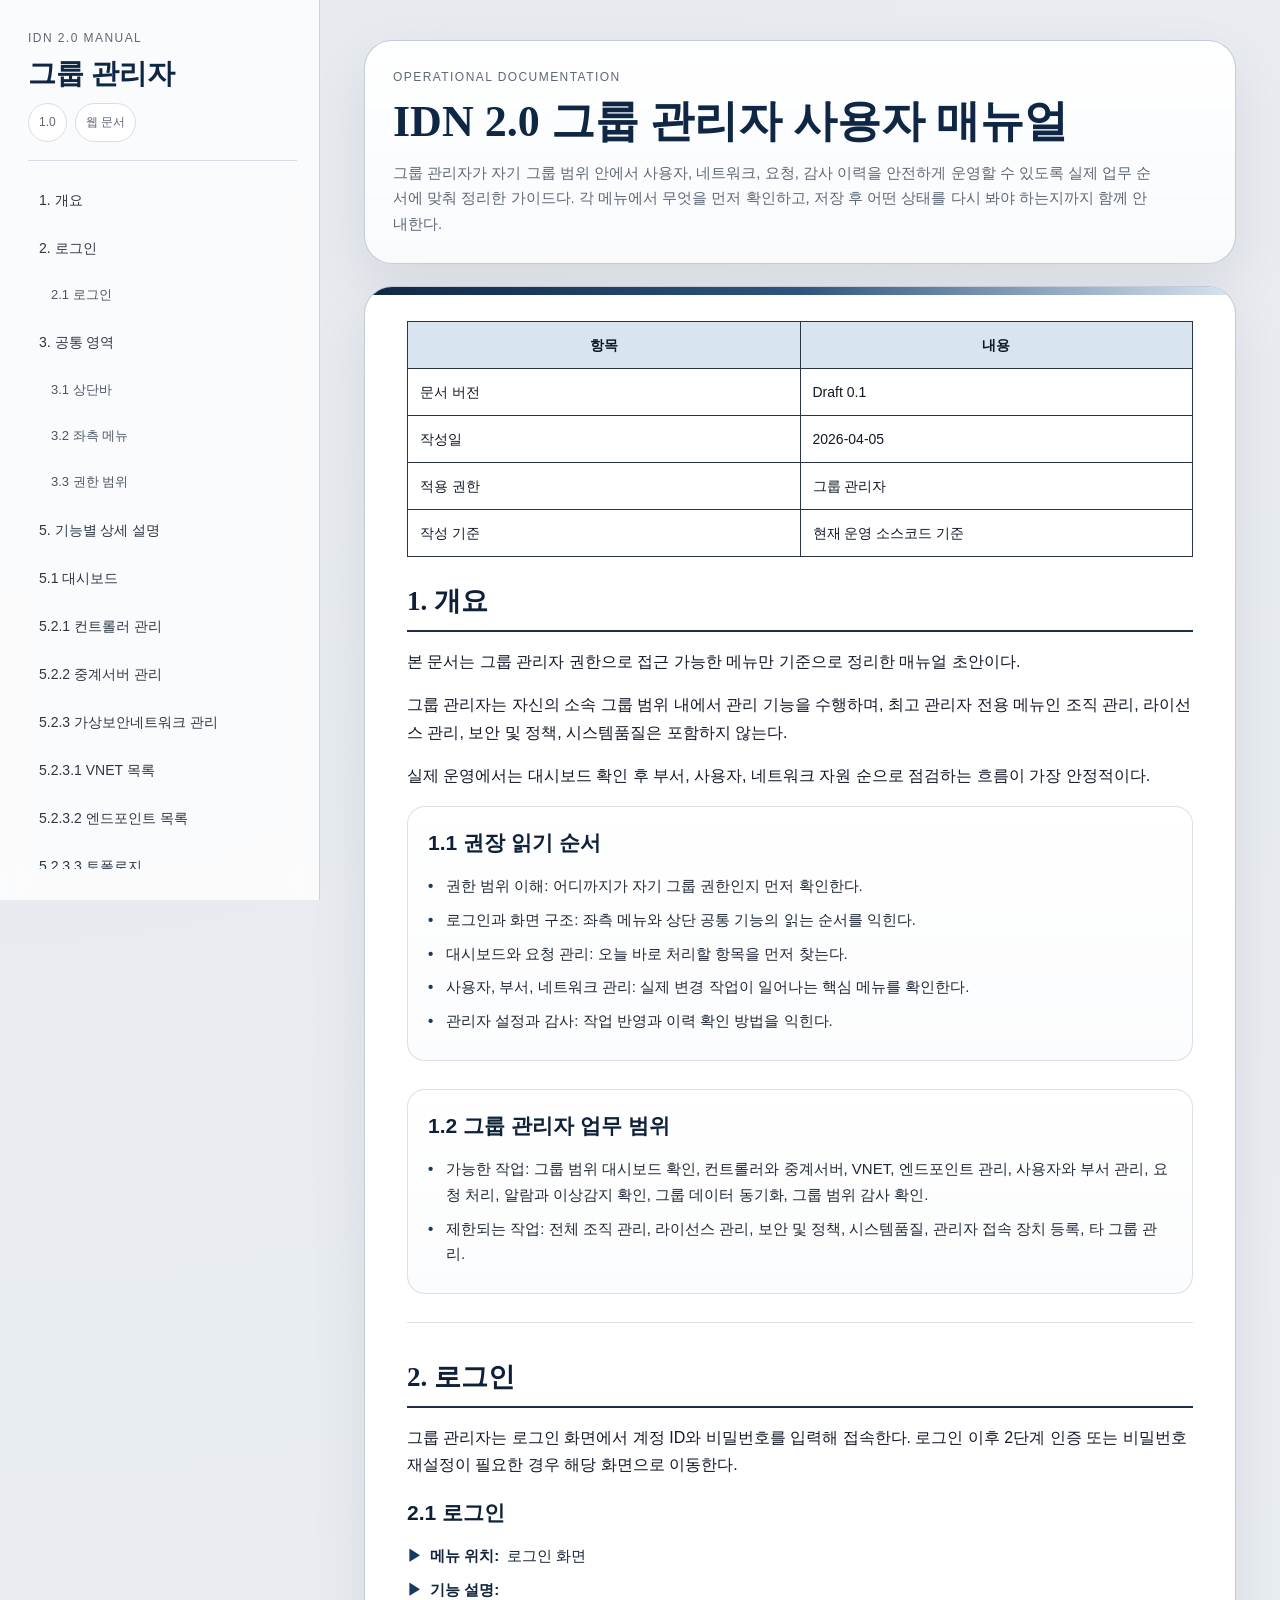
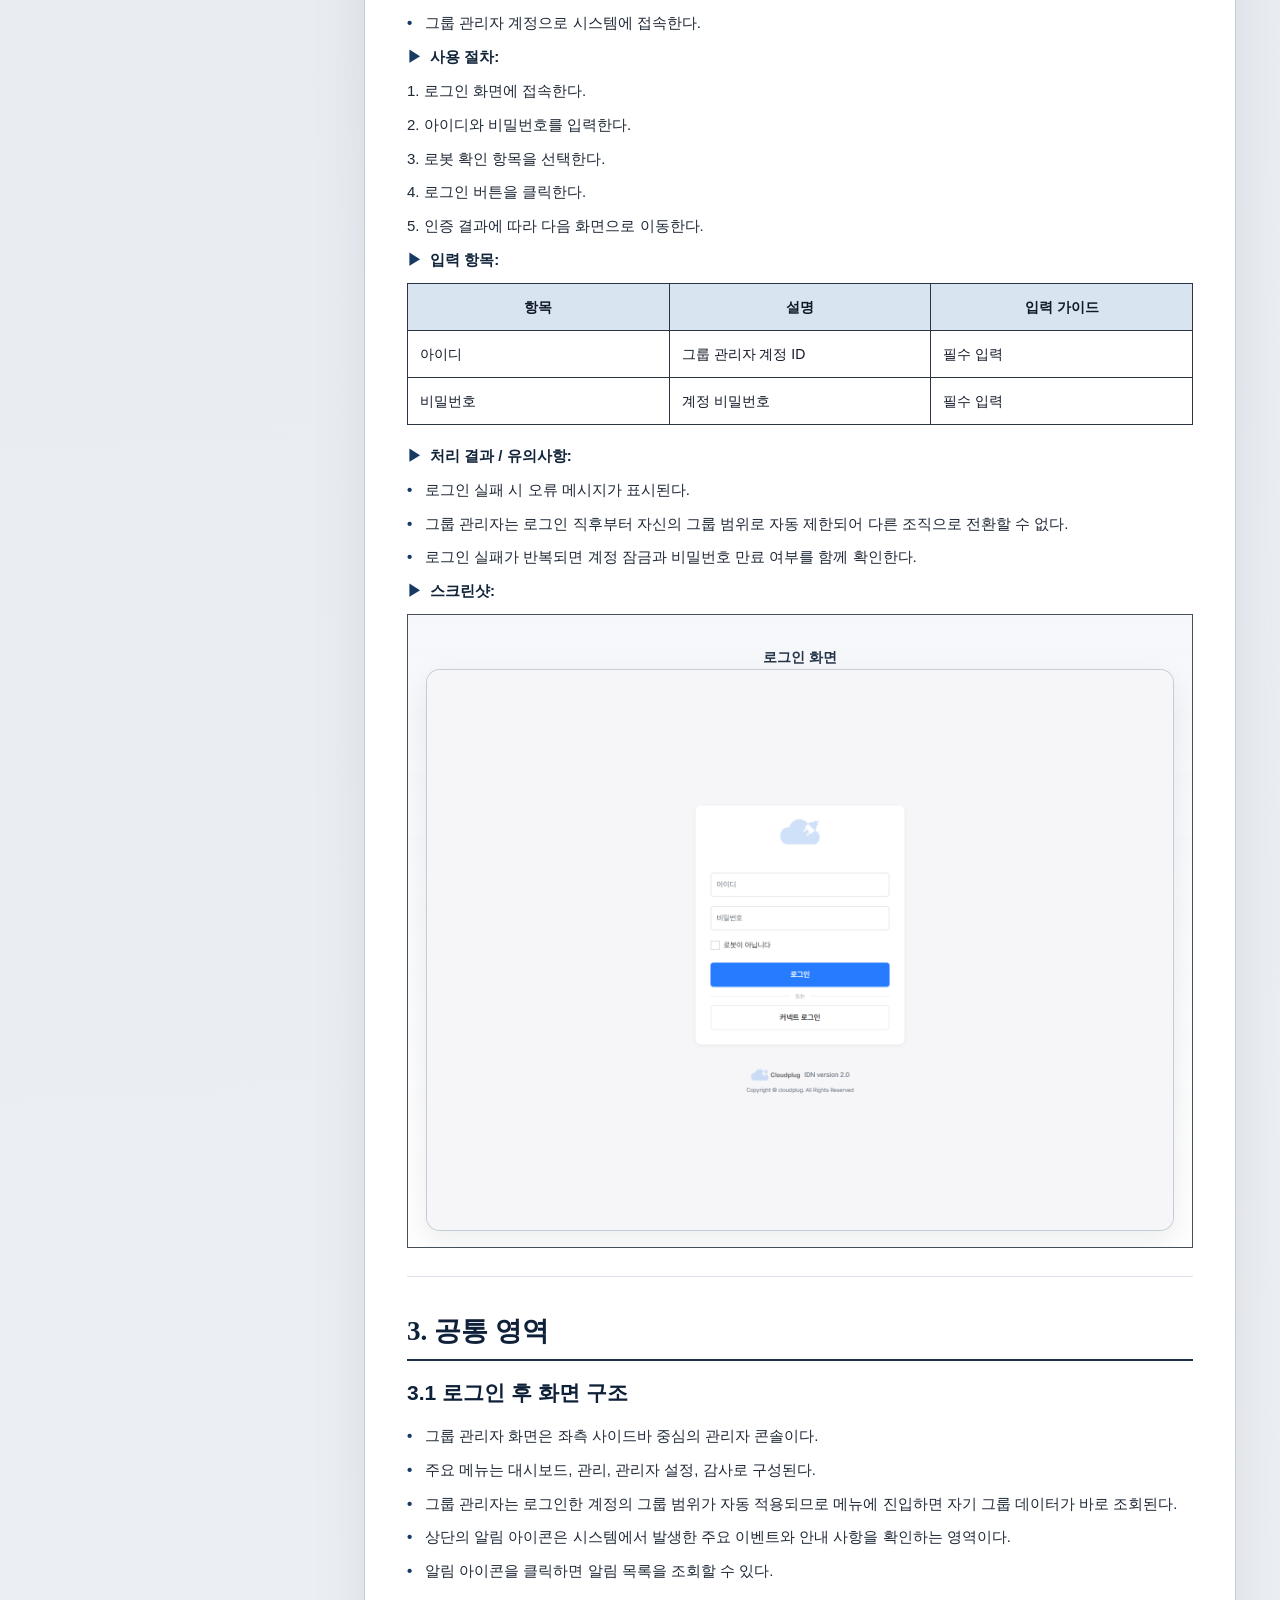
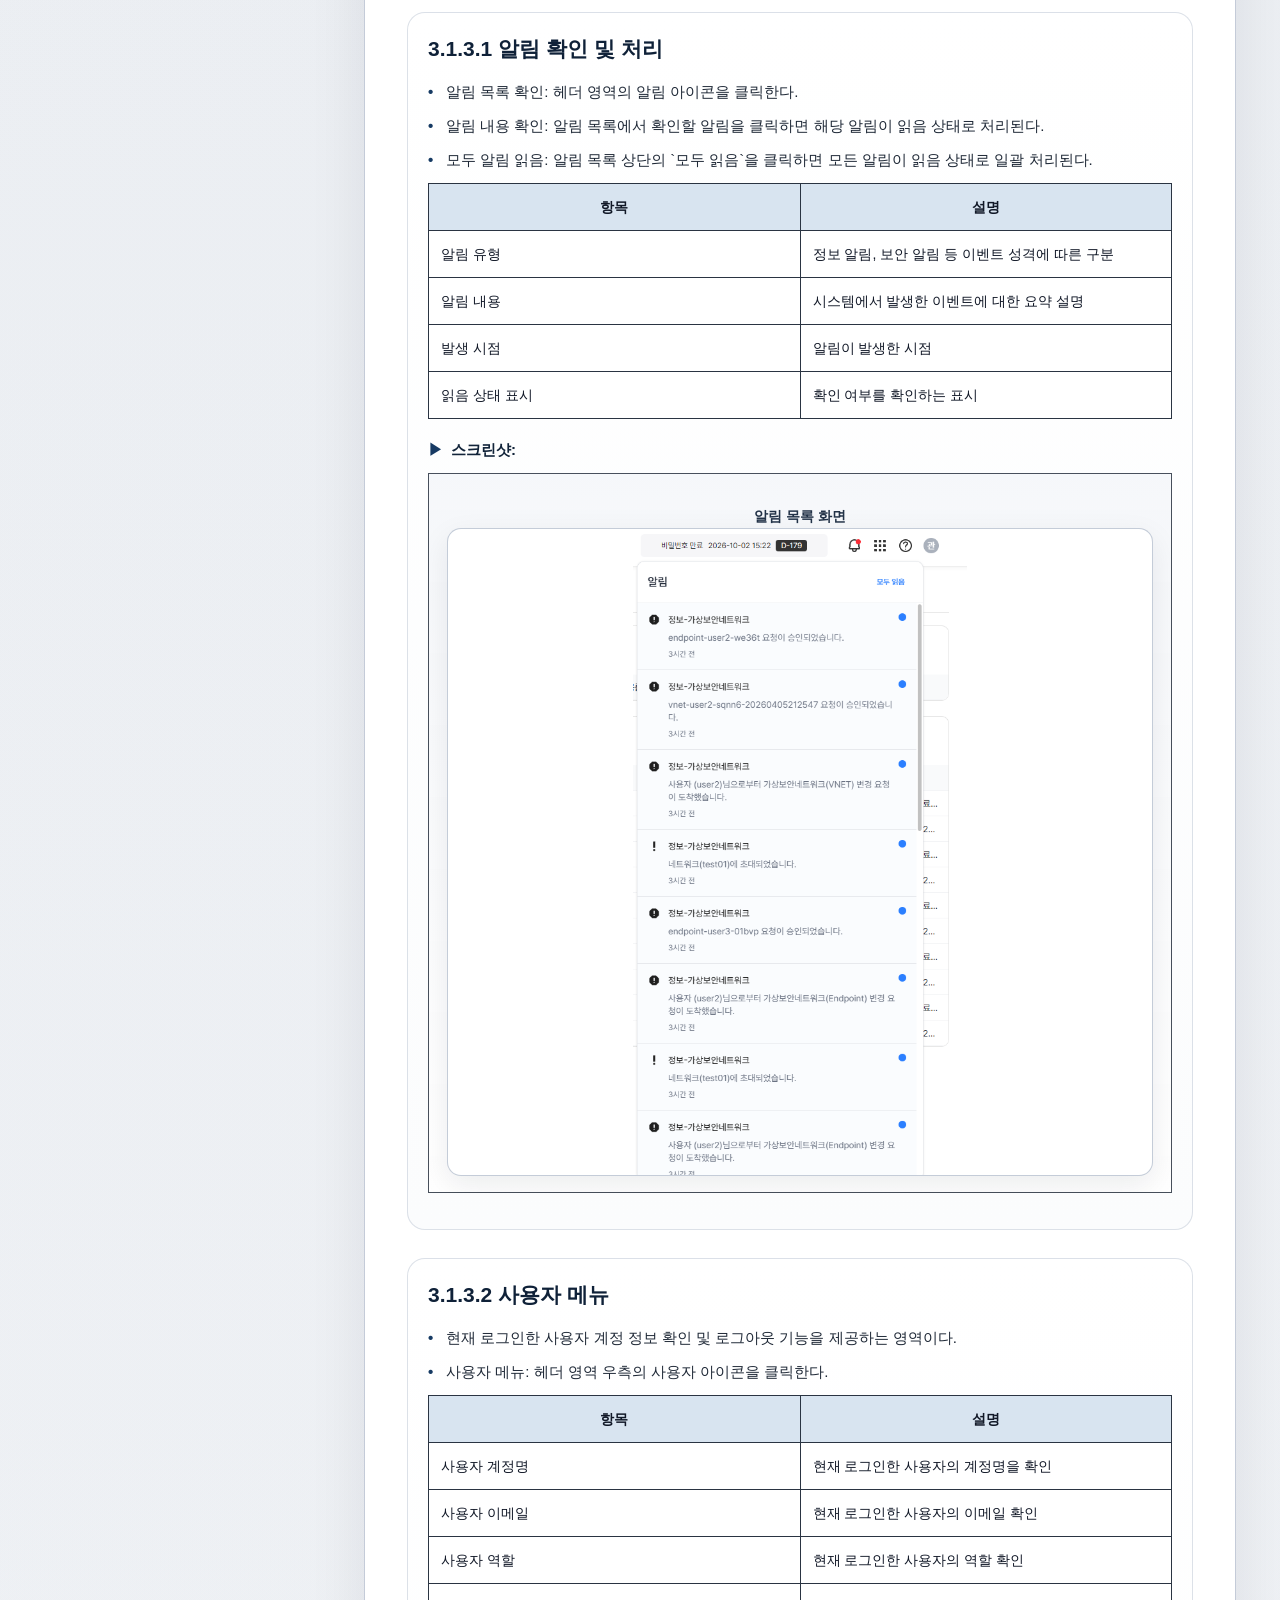
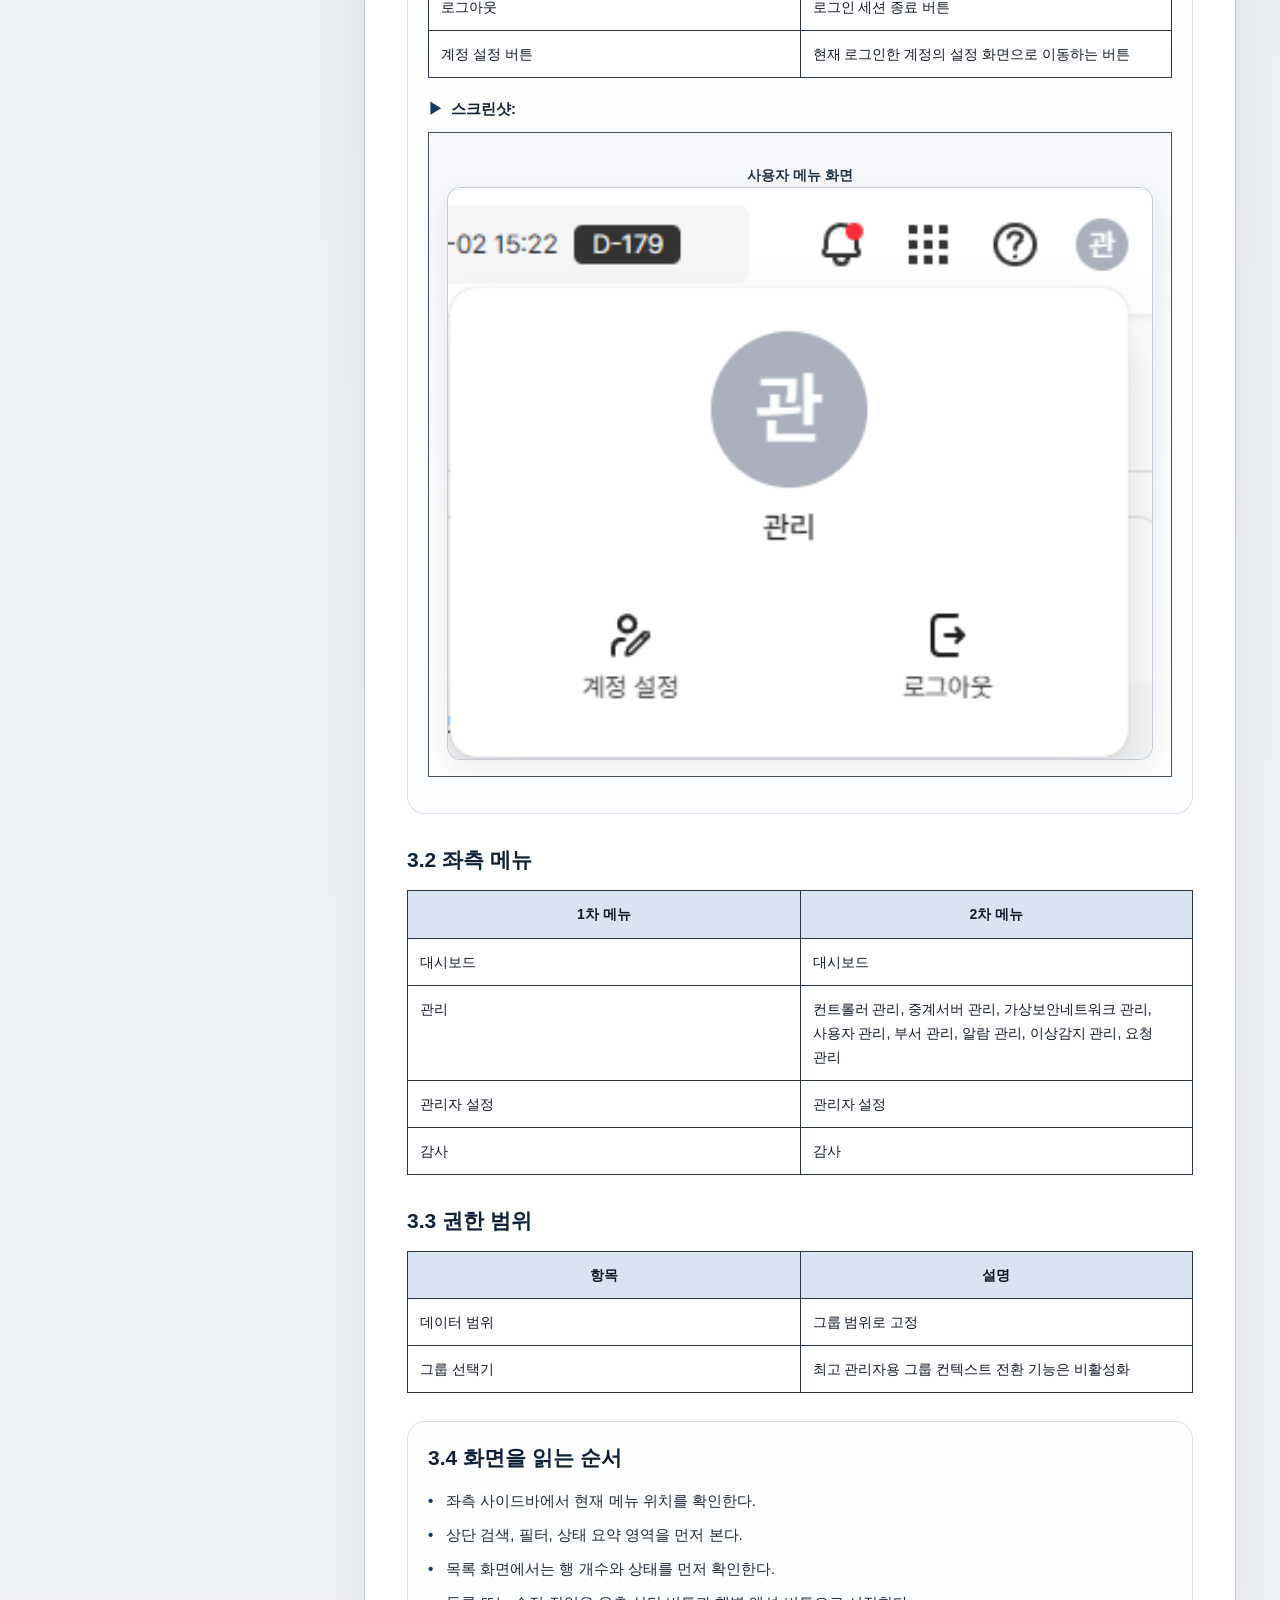
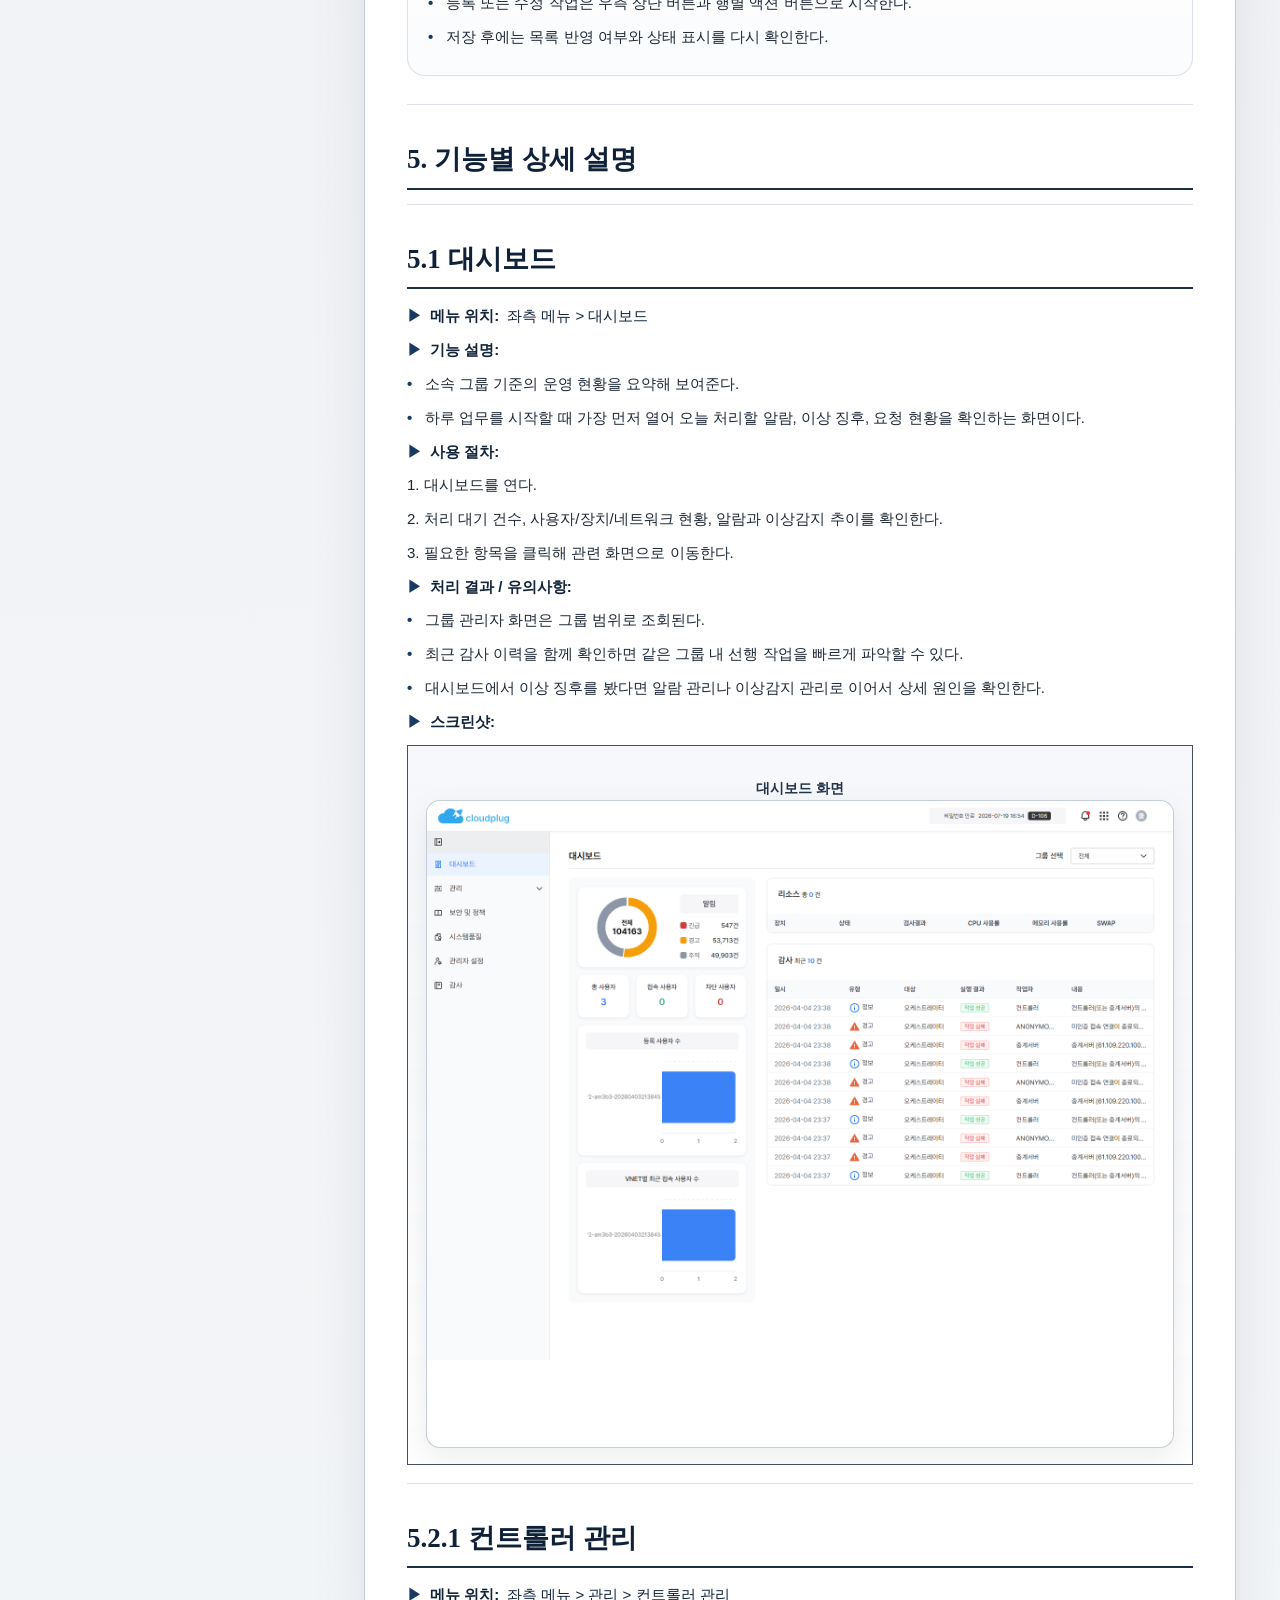
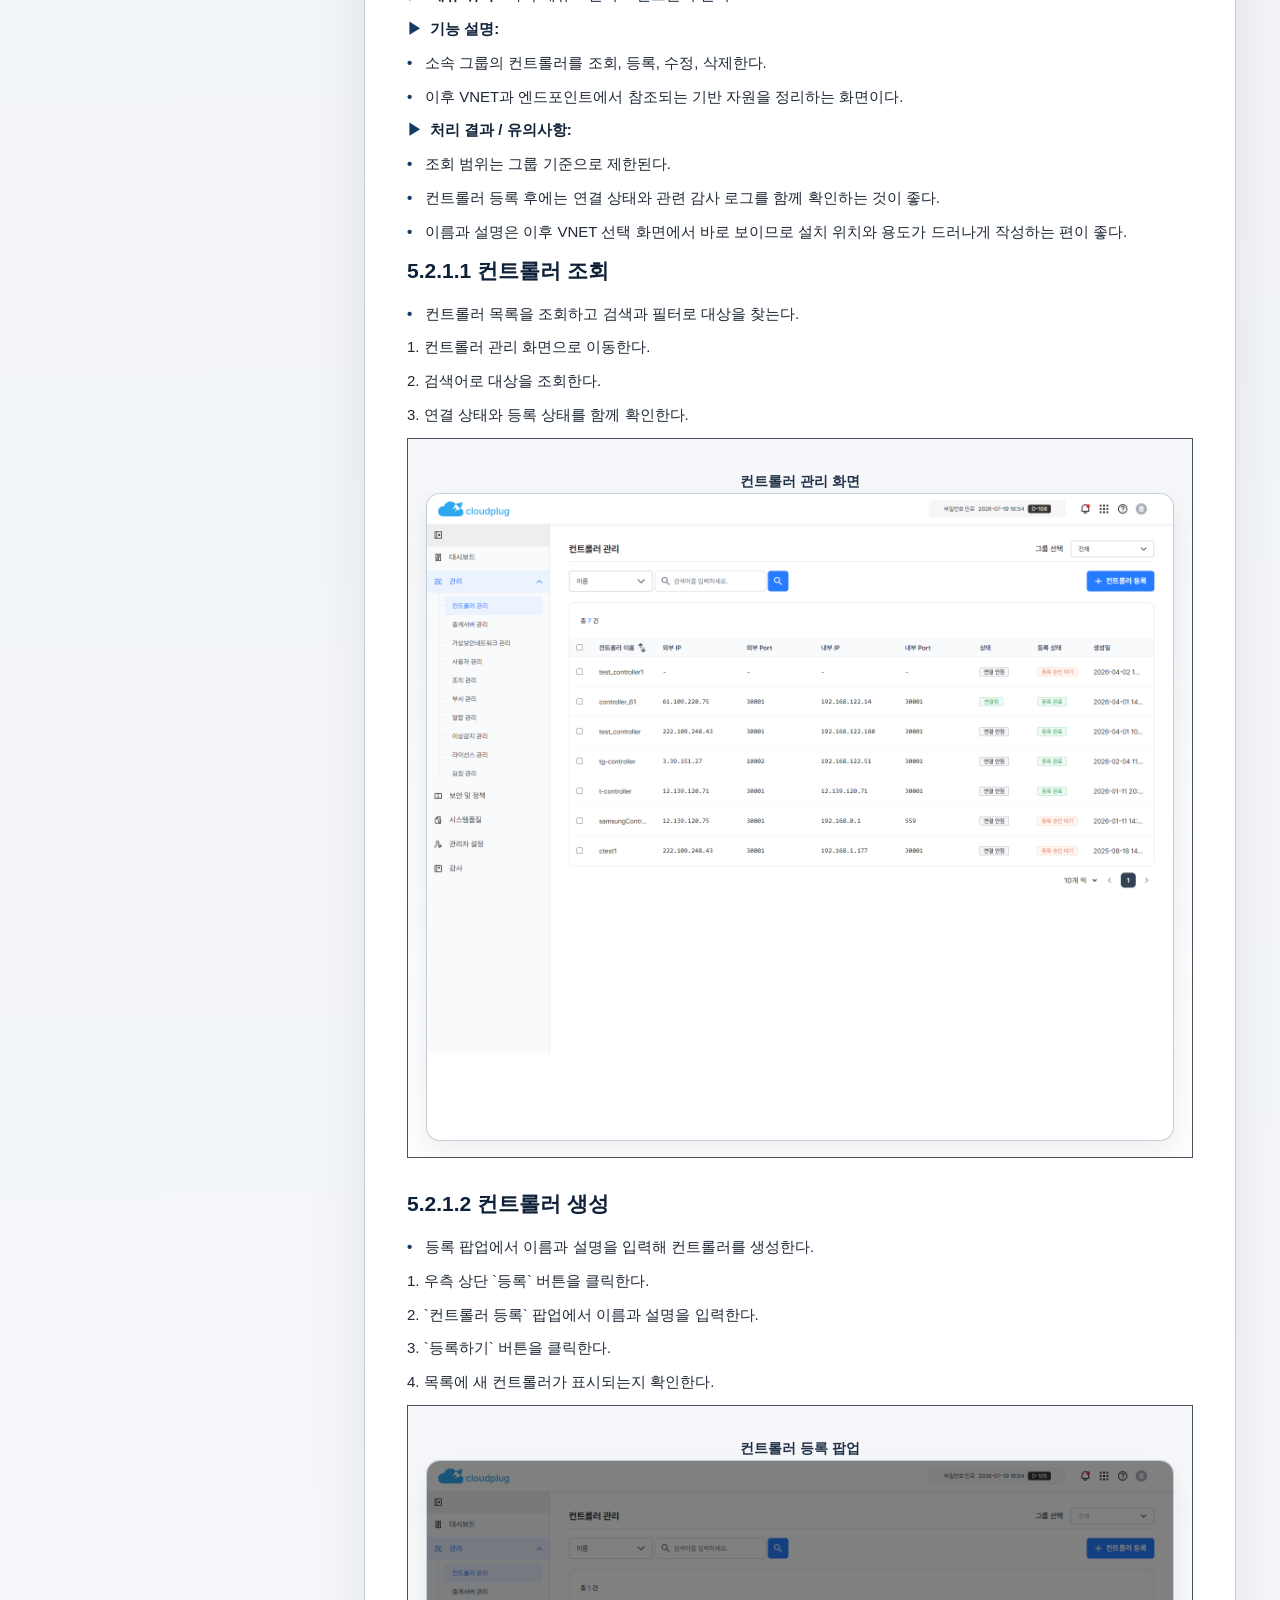
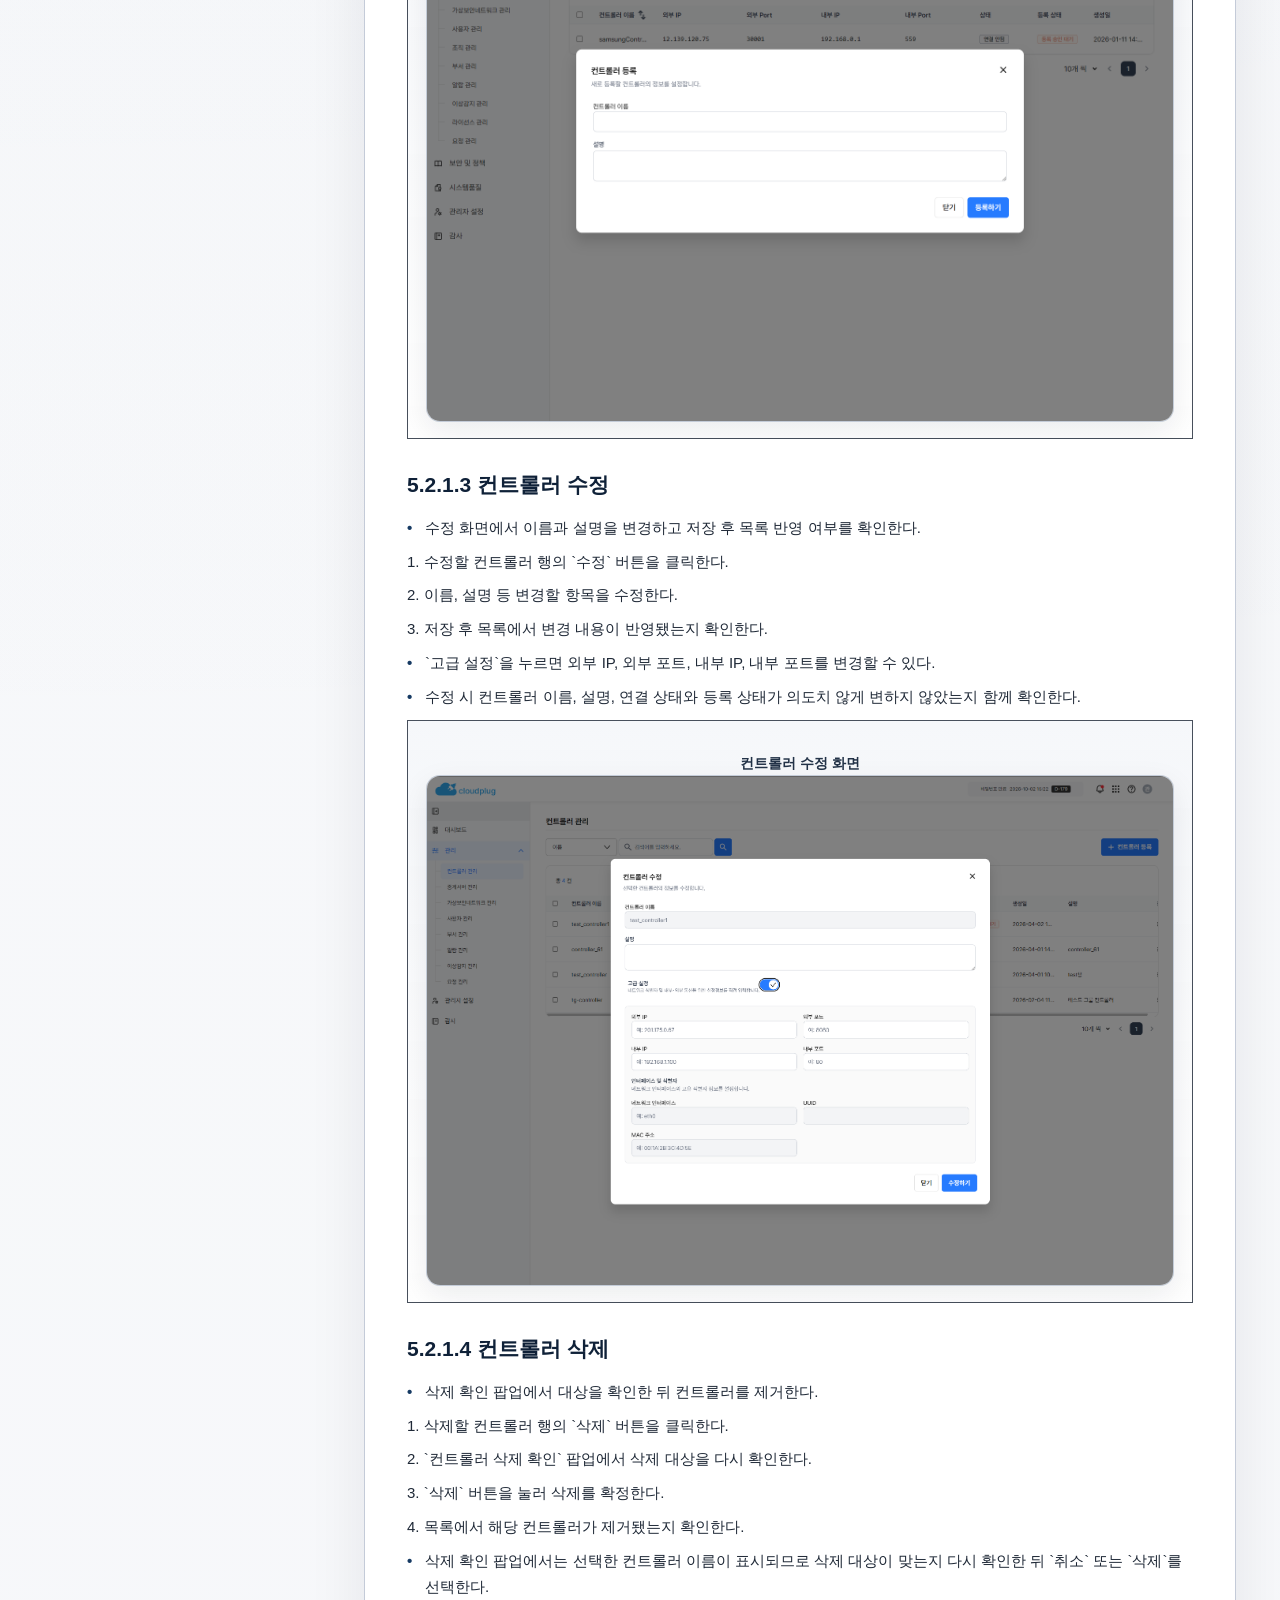
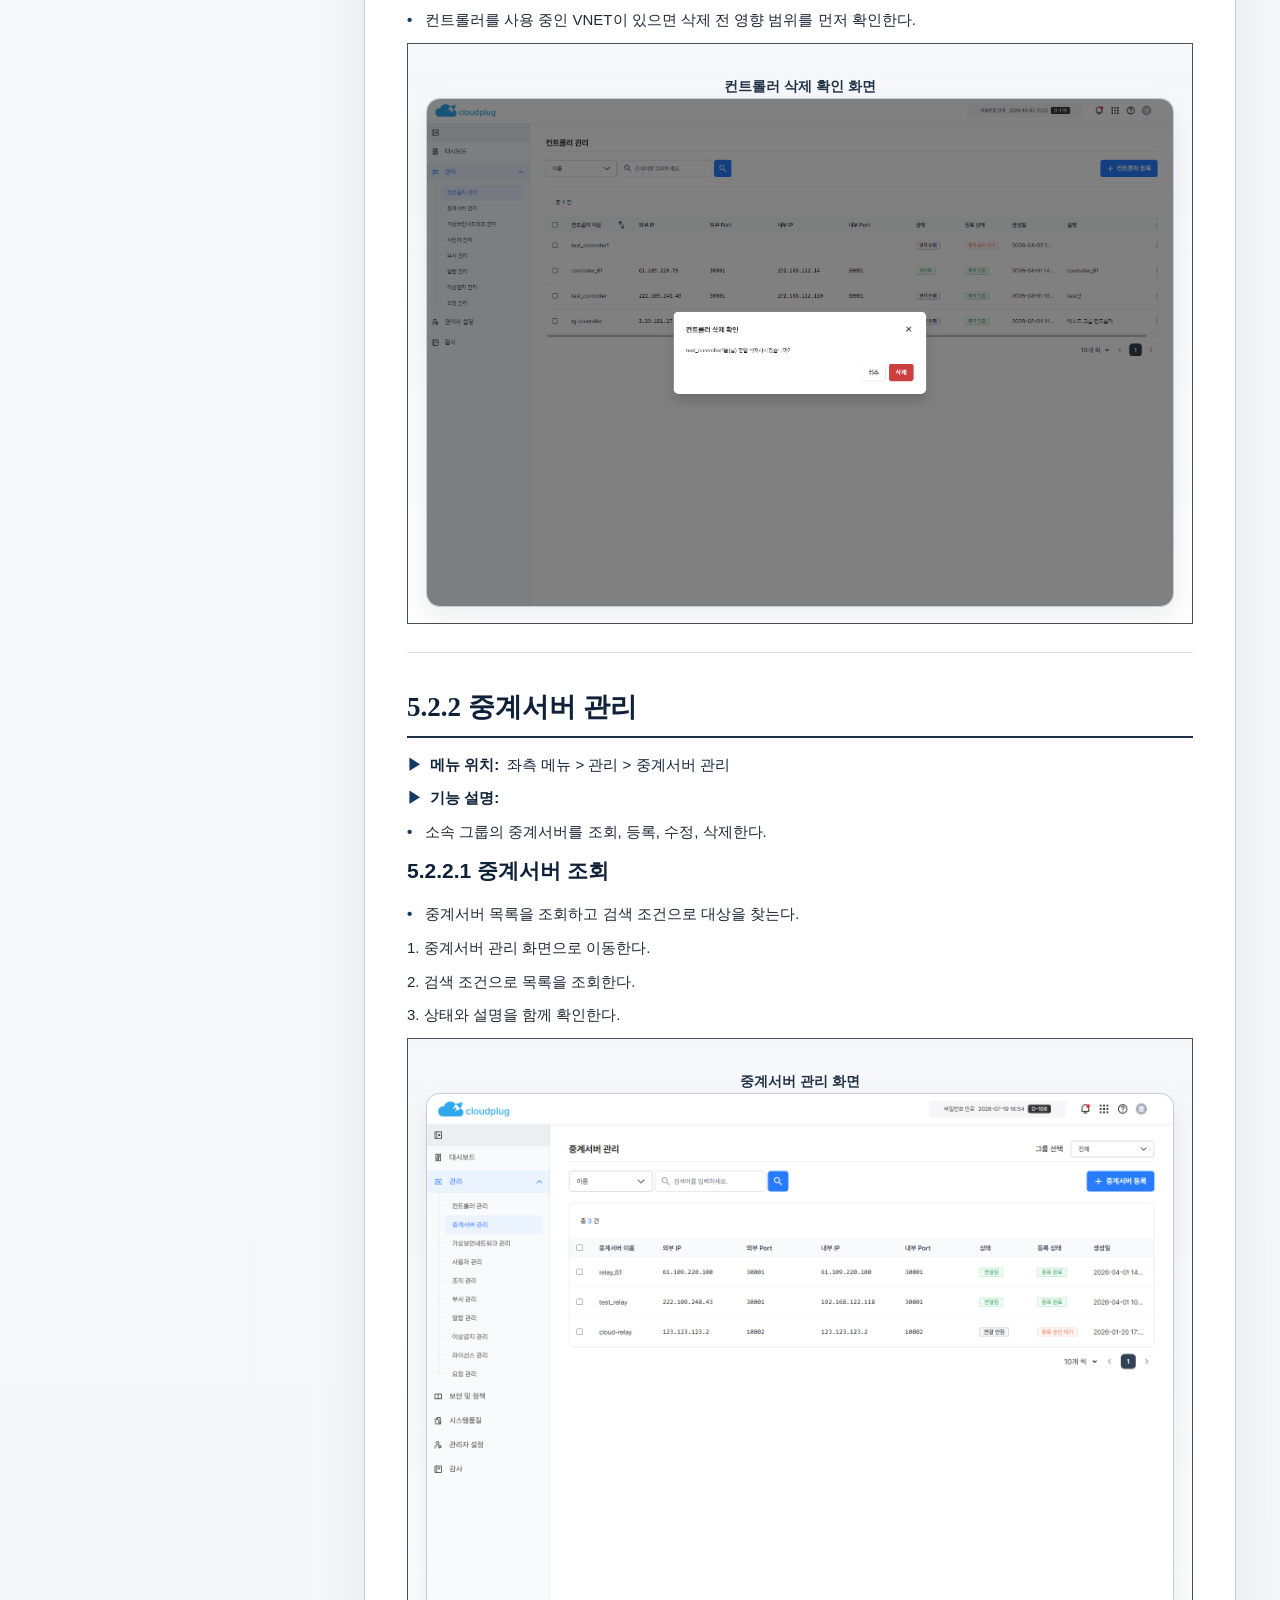
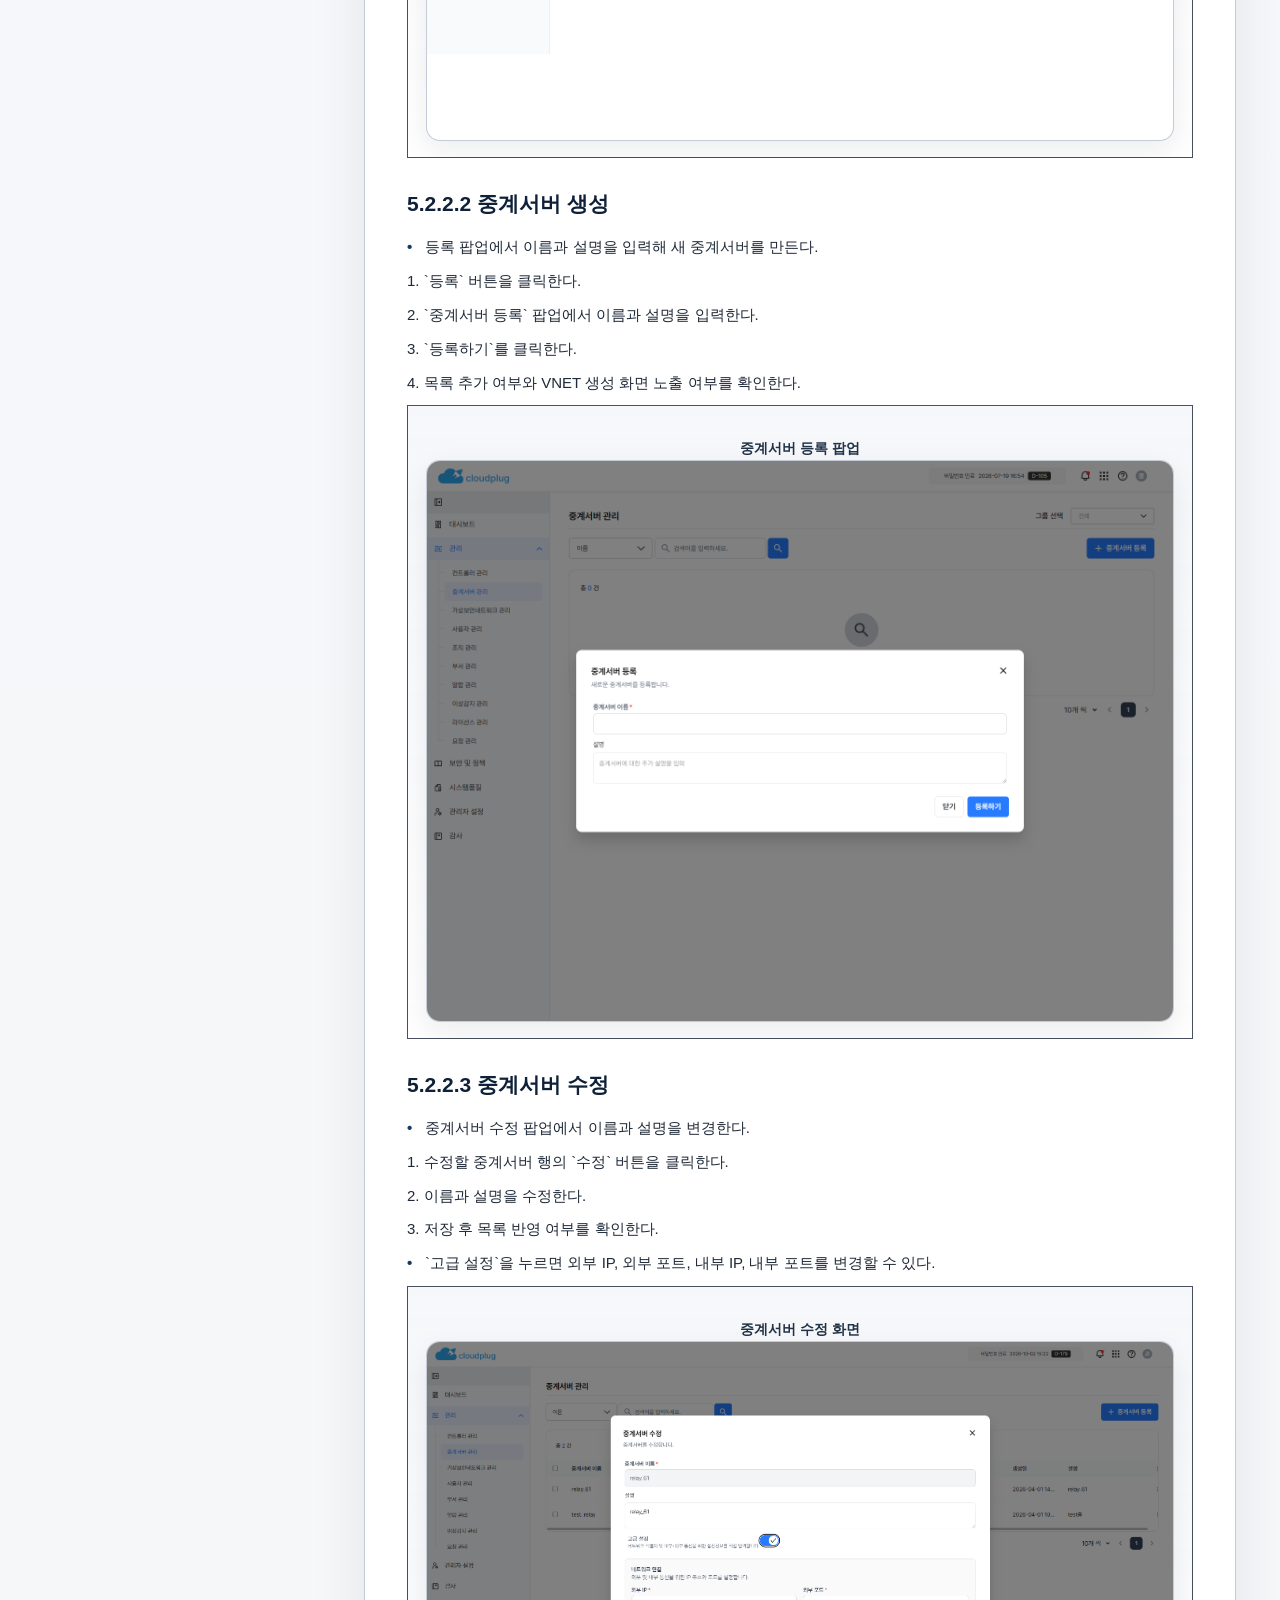
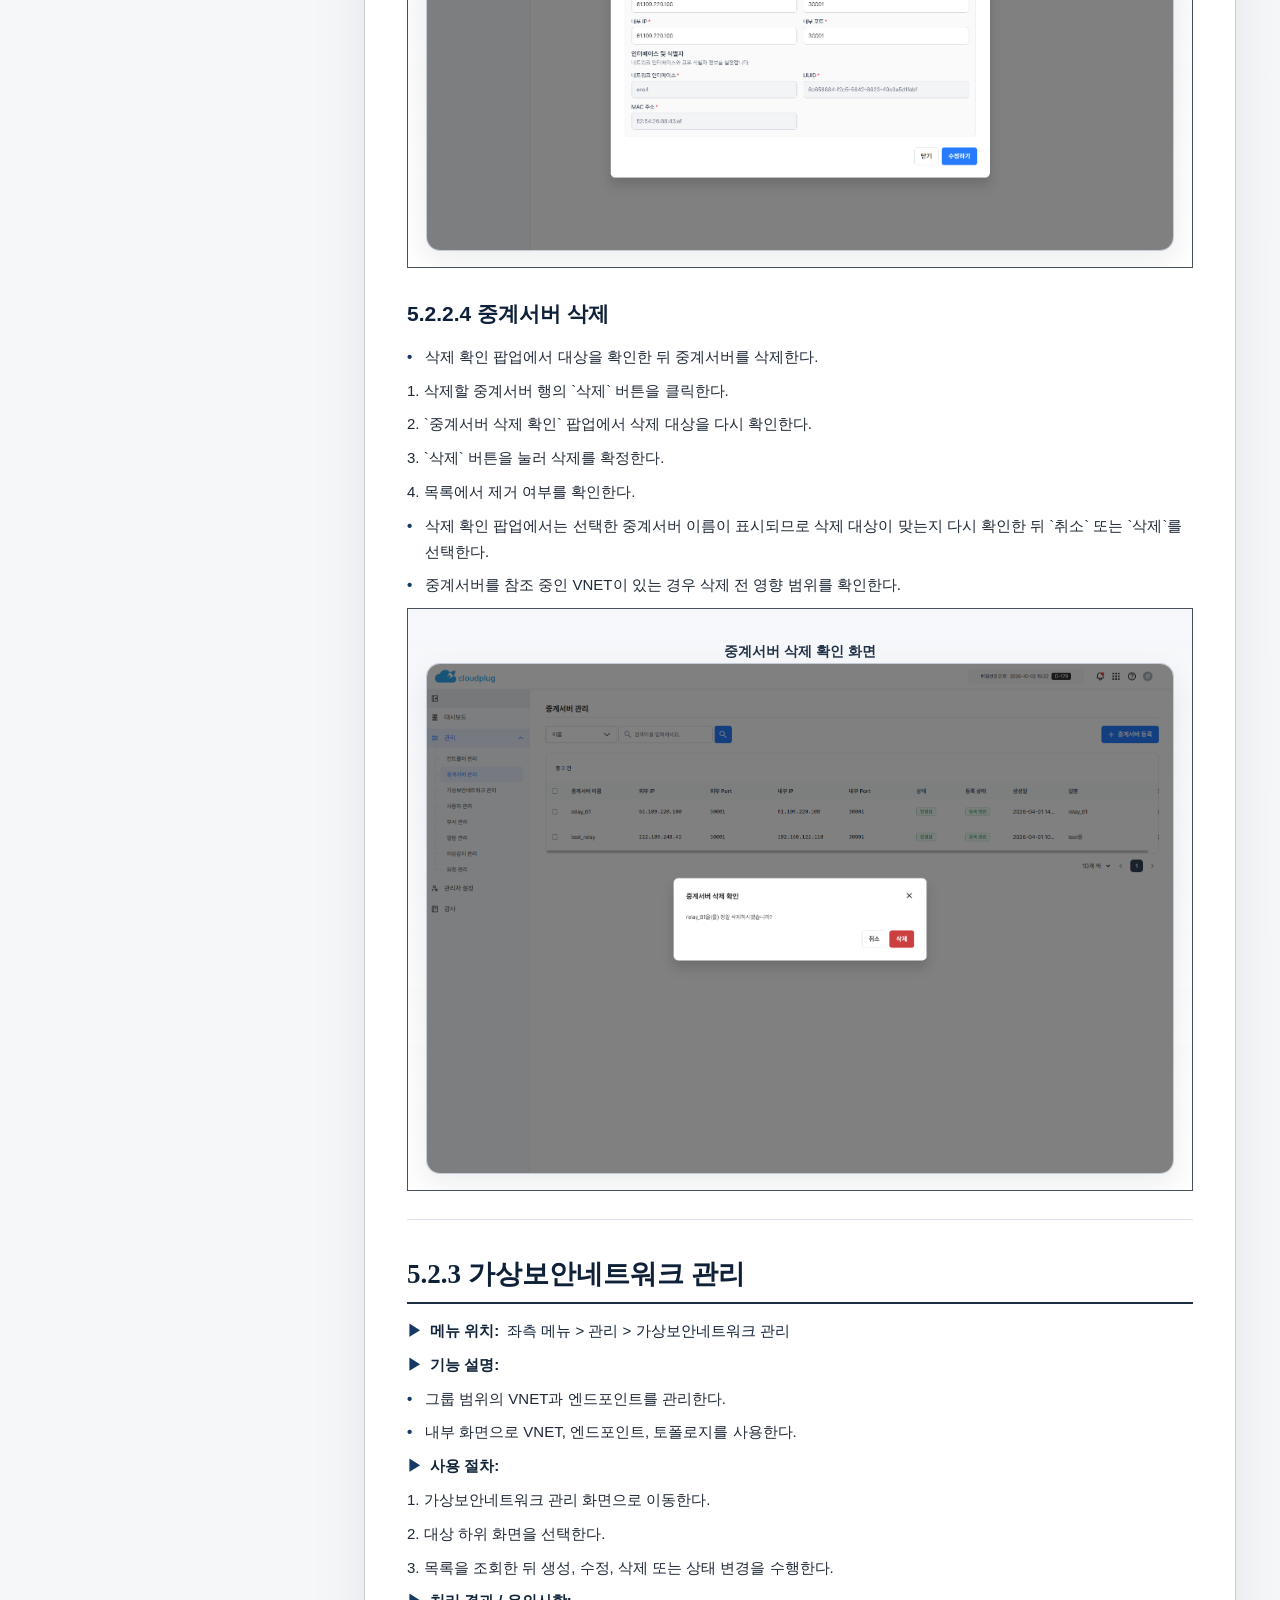
==== commit c304a50d: "그룹 관리자 및 일반 사용자 메뉴얼 업데이트" ====
--- a/manuals/group-admin.html
+++ b/manuals/group-admin.html
@@ -30,7 +30,6 @@
           <a class="toc-link depth-3" href="#3-1-상단바">3.1 상단바</a>
           <a class="toc-link depth-3" href="#3-2-좌측-메뉴">3.2 좌측 메뉴</a>
           <a class="toc-link depth-3" href="#3-3-권한-범위">3.3 권한 범위</a>
-          <a class="toc-link depth-2" href="#4-사용자-메뉴">4. 사용자 메뉴</a>
           <a class="toc-link depth-2" href="#5-기능별-상세-설명">5. 기능별 상세 설명</a>
           <a class="toc-link depth-2" href="#5-1-대시보드">5.1 대시보드</a>
           <a class="toc-link depth-2" href="#5-2-1-컨트롤러-관리">5.2.1 컨트롤러 관리</a>
@@ -39,8 +38,6 @@
           <a class="toc-link depth-2" href="#5-2-3-1-vnet-목록">5.2.3.1 VNET 목록</a>
           <a class="toc-link depth-2" href="#5-2-3-2-엔드포인트-목록">5.2.3.2 엔드포인트 목록</a>
           <a class="toc-link depth-2" href="#5-2-3-3-토폴로지">5.2.3.3 토폴로지</a>
-          <a class="toc-link depth-2" href="#5-2-3-4-네트워크-맵">5.2.3.4 네트워크 맵</a>
-          <a class="toc-link depth-2" href="#5-2-3-5-네트워크-마법사">5.2.3.5 네트워크 마법사</a>
           <a class="toc-link depth-2" href="#5-2-4-사용자-관리">5.2.4 사용자 관리</a>
           <a class="toc-link depth-2" href="#5-2-5-부서-관리">5.2.5 부서 관리</a>
           <a class="toc-link depth-2" href="#5-2-6-알람-관리">5.2.6 알람 관리</a>
@@ -48,13 +45,16 @@
           <a class="toc-link depth-2" href="#5-2-8-요청-관리">5.2.8 요청 관리</a>
           <a class="toc-link depth-2" href="#5-3-관리자-설정">5.3 관리자 설정</a>
           <a class="toc-link depth-2" href="#5-4-감사">5.4 감사</a>
+          <a class="toc-link depth-2" href="#6-운영-체크리스트">6. 운영 체크리스트</a>
+          <a class="toc-link depth-2" href="#7-자주-묻는-상황과-대응">7. 자주 묻는 상황과 대응</a>
+          <a class="toc-link depth-2" href="#8-빠른-진입-경로">8. 빠른 진입 경로</a>
         </nav>
       </aside>
       <main class="manual-main">
         <header class="manual-hero">
           <p class="eyebrow">Operational Documentation</p>
           <h2>IDN 2.0 그룹 관리자 사용자 매뉴얼</h2>
-          <p class="hero-copy">현재 운영 소스코드 기준으로 확인 가능한 메뉴와 기능을 정리한 웹 매뉴얼이다. 공통 스타일과 목차 구조를 유지한 정적 HTML 문서로 제공한다.</p>
+          <p class="hero-copy">그룹 관리자가 자기 그룹 범위 안에서 사용자, 네트워크, 요청, 감사 이력을 안전하게 운영할 수 있도록 실제 업무 순서에 맞춰 정리한 가이드다. 각 메뉴에서 무엇을 먼저 확인하고, 저장 후 어떤 상태를 다시 봐야 하는지까지 함께 안내한다.</p>
         </header>
         <div class="manual-document">
           <div class="document-accent">
@@ -92,6 +92,19 @@
             <p>본 문서는 그룹 관리자 권한으로 접근 가능한 메뉴만 기준으로 정리한 매뉴얼 초안이다.</p>
             <p>그룹 관리자는 자신의 소속 그룹 범위 내에서 관리 기능을 수행하며, 최고 관리자 전용 메뉴인 조직 관리, 라이선스 관리, 보안 및 정책, 시스템품질은 포함하지 않는다.</p>
             <p>실제 운영에서는 대시보드 확인 후 부서, 사용자, 네트워크 자원 순으로 점검하는 흐름이 가장 안정적이다.</p>
+            <article class="manual-article compact">
+              <h3>1.1 권장 읽기 순서</h3>
+              <p class="bullet-line">권한 범위 이해: 어디까지가 자기 그룹 권한인지 먼저 확인한다.</p>
+              <p class="bullet-line">로그인과 화면 구조: 좌측 메뉴와 상단 공통 기능의 읽는 순서를 익힌다.</p>
+              <p class="bullet-line">대시보드와 요청 관리: 오늘 바로 처리할 항목을 먼저 찾는다.</p>
+              <p class="bullet-line">사용자, 부서, 네트워크 관리: 실제 변경 작업이 일어나는 핵심 메뉴를 확인한다.</p>
+              <p class="bullet-line">관리자 설정과 감사: 작업 반영과 이력 확인 방법을 익힌다.</p>
+            </article>
+            <article class="manual-article compact">
+              <h3>1.2 그룹 관리자 업무 범위</h3>
+              <p class="bullet-line">가능한 작업: 그룹 범위 대시보드 확인, 컨트롤러와 중계서버, VNET, 엔드포인트 관리, 사용자와 부서 관리, 요청 처리, 알람과 이상감지 확인, 그룹 데이터 동기화, 그룹 범위 감사 확인.</p>
+              <p class="bullet-line">제한되는 작업: 전체 조직 관리, 라이선스 관리, 보안 및 정책, 시스템품질, 관리자 접속 장치 등록, 타 그룹 관리.</p>
+            </article>
           </section>
           <section class="manual-section" id="2-로그인">
             <h2>2. 로그인</h2>
@@ -133,7 +146,6 @@
               </div>
               <p class="label-row"><span>▶</span><strong>처리 결과 / 유의사항:</strong></p>
               <p class="bullet-line">로그인 실패 시 오류 메시지가 표시된다.</p>
-              <p class="bullet-line">최초 로그인 시 비밀번호 재설정 화면으로 이동할 수 있다.</p>
               <p class="bullet-line">그룹 관리자는 로그인 직후부터 자신의 그룹 범위로 자동 제한되어 다른 조직으로 전환할 수 없다.</p>
               <p class="bullet-line">로그인 실패가 반복되면 계정 잠금과 비밀번호 만료 여부를 함께 확인한다.</p>
               <p class="label-row"><span>▶</span><strong>스크린샷:</strong></p>
@@ -158,31 +170,113 @@
           <section class="manual-section" id="3-공통-영역">
             <h2>3. 공통 영역</h2>
             <article class="manual-article" id="3-1-상단바">
-              <h3>3.1 상단바</h3>
+              <h3>3.1 로그인 후 화면 구조</h3>
+              <p class="bullet-line">그룹 관리자 화면은 좌측 사이드바 중심의 관리자 콘솔이다.</p>
+              <p class="bullet-line">주요 메뉴는 대시보드, 관리, 관리자 설정, 감사로 구성된다.</p>
+              <p class="bullet-line">그룹 관리자는 로그인한 계정의 그룹 범위가 자동 적용되므로 메뉴에 진입하면 자기 그룹 데이터가 바로 조회된다.</p>
+              <p class="bullet-line">상단의 알림 아이콘은 시스템에서 발생한 주요 이벤트와 안내 사항을 확인하는 영역이다.</p>
+              <p class="bullet-line">알림 아이콘을 클릭하면 알림 목록을 조회할 수 있다.</p>
+            </article>
+            <article class="manual-article compact" id="3-1-1-알림-확인-및-처리">
+              <h3>3.1.3.1 알림 확인 및 처리</h3>
+              <p class="bullet-line">알림 목록 확인: 헤더 영역의 알림 아이콘을 클릭한다.</p>
+              <p class="bullet-line">알림 내용 확인: 알림 목록에서 확인할 알림을 클릭하면 해당 알림이 읽음 상태로 처리된다.</p>
+              <p class="bullet-line">모두 알림 읽음: 알림 목록 상단의 `모두 읽음`을 클릭하면 모든 알림이 읽음 상태로 일괄 처리된다.</p>
               <div class="table-wrap">
                 <table class="doc-table">
                   <thead>
                     <tr>
-                      <th>영역</th>
+                      <th>항목</th>
                       <th>설명</th>
                     </tr>
                   </thead>
                   <tbody>
                     <tr>
-                      <td>로고</td>
-                      <td>대시보드로 이동</td>
-                    </tr>
-                    <tr>
-                      <td>알림</td>
-                      <td>읽지 않은 알람 조회 및 읽음 처리</td>
-                    </tr>
-                    <tr>
-                      <td>매뉴얼</td>
-                      <td>버튼 존재 확인, 연결 대상은 확인 필요</td>
-                    </tr>
-                    <tr>
-                      <td>프로필</td>
-                      <td>관리자 설정 이동, 로그아웃</td>
+                      <td>알림 유형</td>
+                      <td>정보 알림, 보안 알림 등 이벤트 성격에 따른 구분</td>
+                    </tr>
+                    <tr>
+                      <td>알림 내용</td>
+                      <td>시스템에서 발생한 이벤트에 대한 요약 설명</td>
+                    </tr>
+                    <tr>
+                      <td>발생 시점</td>
+                      <td>알림이 발생한 시점</td>
+                    </tr>
+                    <tr>
+                      <td>읽음 상태 표시</td>
+                      <td>확인 여부를 확인하는 표시</td>
+                    </tr>
+                  </tbody>
+                </table>
+              </div>
+              <p class="label-row"><span>▶</span><strong>스크린샷:</strong></p>
+              <div class="table-wrap">
+                <table class="doc-table screenshot-table">
+                  <thead>
+                    <tr>
+                      <th>화면명</th>
+                      <th>이미지</th>
+                    </tr>
+                  </thead>
+                  <tbody>
+                    <tr>
+                      <td>알림 목록 화면</td>
+                      <td><img class="manual-screenshot" src="../assets/images/manuals/group-admin/common/group-notification-list.png" alt="알림 목록 화면" loading="lazy" /></td>
+                    </tr>
+                  </tbody>
+                </table>
+              </div>
+            </article>
+            <article class="manual-article compact" id="3-1-2-사용자-메뉴">
+              <h3>3.1.3.2 사용자 메뉴</h3>
+              <p class="bullet-line">현재 로그인한 사용자 계정 정보 확인 및 로그아웃 기능을 제공하는 영역이다.</p>
+              <p class="bullet-line">사용자 메뉴: 헤더 영역 우측의 사용자 아이콘을 클릭한다.</p>
+              <div class="table-wrap">
+                <table class="doc-table">
+                  <thead>
+                    <tr>
+                      <th>항목</th>
+                      <th>설명</th>
+                    </tr>
+                  </thead>
+                  <tbody>
+                    <tr>
+                      <td>사용자 계정명</td>
+                      <td>현재 로그인한 사용자의 계정명을 확인</td>
+                    </tr>
+                    <tr>
+                      <td>사용자 이메일</td>
+                      <td>현재 로그인한 사용자의 이메일 확인</td>
+                    </tr>
+                    <tr>
+                      <td>사용자 역할</td>
+                      <td>현재 로그인한 사용자의 역할 확인</td>
+                    </tr>
+                    <tr>
+                      <td>로그아웃</td>
+                      <td>로그인 세션 종료 버튼</td>
+                    </tr>
+                    <tr>
+                      <td>계정 설정 버튼</td>
+                      <td>현재 로그인한 계정의 설정 화면으로 이동하는 버튼</td>
+                    </tr>
+                  </tbody>
+                </table>
+              </div>
+              <p class="label-row"><span>▶</span><strong>스크린샷:</strong></p>
+              <div class="table-wrap">
+                <table class="doc-table screenshot-table">
+                  <thead>
+                    <tr>
+                      <th>화면명</th>
+                      <th>이미지</th>
+                    </tr>
+                  </thead>
+                  <tbody>
+                    <tr>
+                      <td>사용자 메뉴 화면</td>
+                      <td><img class="manual-screenshot" src="../assets/images/manuals/group-admin/common/group-user-menu.png" alt="사용자 메뉴 화면" loading="lazy" /></td>
                     </tr>
                   </tbody>
                 </table>
@@ -243,34 +337,13 @@
               </div>
             </article>
             <article class="manual-article compact">
-              <h3>3.4 운용 전 확인 사항</h3>
-              <p class="bullet-line">접속 URL과 계정 잠금 여부, 비밀번호 만료 여부를 먼저 확인한다.</p>
-              <p class="bullet-line">팝업 차단이 과도하면 생성/수정 모달 동작이 제한될 수 있다.</p>
-              <p class="bullet-line">최신 Chromium 계열 브라우저와 100% 화면 배율 사용을 권장한다.</p>
-            </article>
-          </section>
-          <section class="manual-section" id="4-사용자-메뉴">
-            <h2>4. 사용자 메뉴</h2>
-            <div class="table-wrap">
-              <table class="doc-table">
-                <thead>
-                  <tr>
-                    <th>메뉴</th>
-                    <th>설명</th>
-                  </tr>
-                </thead>
-                <tbody>
-                  <tr>
-                    <td>관리자 설정</td>
-                    <td>기본 정보 수정, 비밀번호 변경, 그룹 동기화</td>
-                  </tr>
-                  <tr>
-                    <td>로그아웃</td>
-                    <td>현재 세션 종료</td>
-                  </tr>
-                </tbody>
-              </table>
-            </div>
+              <h3>3.4 화면을 읽는 순서</h3>
+              <p class="bullet-line">좌측 사이드바에서 현재 메뉴 위치를 확인한다.</p>
+              <p class="bullet-line">상단 검색, 필터, 상태 요약 영역을 먼저 본다.</p>
+              <p class="bullet-line">목록 화면에서는 행 개수와 상태를 먼저 확인한다.</p>
+              <p class="bullet-line">등록 또는 수정 작업은 우측 상단 버튼과 행별 액션 버튼으로 시작한다.</p>
+              <p class="bullet-line">저장 후에는 목록 반영 여부와 상태 표시를 다시 확인한다.</p>
+            </article>
           </section>
           <section class="manual-section" id="5-기능별-상세-설명">
             <h2>5. 기능별 상세 설명</h2>
@@ -280,13 +353,15 @@
             <p class="label-row"><span>▶</span><strong>메뉴 위치:</strong> 좌측 메뉴 &gt; 대시보드</p>
             <p class="label-row"><span>▶</span><strong>기능 설명:</strong></p>
             <p class="bullet-line">소속 그룹 기준의 운영 현황을 요약해 보여준다.</p>
+            <p class="bullet-line">하루 업무를 시작할 때 가장 먼저 열어 오늘 처리할 알람, 이상 징후, 요청 현황을 확인하는 화면이다.</p>
             <p class="label-row"><span>▶</span><strong>사용 절차:</strong></p>
             <p class="step-line">1. 대시보드를 연다.</p>
-            <p class="step-line">2. 사용자 수, 연결 상태, 알람 현황, 최근 로그를 확인한다.</p>
+            <p class="step-line">2. 처리 대기 건수, 사용자/장치/네트워크 현황, 알람과 이상감지 추이를 확인한다.</p>
             <p class="step-line">3. 필요한 항목을 클릭해 관련 화면으로 이동한다.</p>
             <p class="label-row"><span>▶</span><strong>처리 결과 / 유의사항:</strong></p>
             <p class="bullet-line">그룹 관리자 화면은 그룹 범위로 조회된다.</p>
             <p class="bullet-line">최근 감사 이력을 함께 확인하면 같은 그룹 내 선행 작업을 빠르게 파악할 수 있다.</p>
+            <p class="bullet-line">대시보드에서 이상 징후를 봤다면 알람 관리나 이상감지 관리로 이어서 상세 원인을 확인한다.</p>
             <p class="label-row"><span>▶</span><strong>스크린샷:</strong></p>
             <div class="table-wrap">
               <table class="doc-table screenshot-table">
@@ -310,150 +385,219 @@
             <p class="label-row"><span>▶</span><strong>메뉴 위치:</strong> 좌측 메뉴 &gt; 관리 &gt; 컨트롤러 관리</p>
             <p class="label-row"><span>▶</span><strong>기능 설명:</strong></p>
             <p class="bullet-line">소속 그룹의 컨트롤러를 조회, 등록, 수정, 삭제한다.</p>
-            <p class="label-row"><span>▶</span><strong>사용 절차:</strong></p>
-            <p class="step-line">1. 컨트롤러 관리 화면으로 이동한다.</p>
-            <p class="step-line">2. 검색어로 대상을 조회한다.</p>
-            <p class="step-line">3. `컨트롤러 등록` 버튼으로 신규 등록을 진행한다.</p>
-            <p class="step-line">4. 목록에서 수정 또는 삭제를 수행한다.</p>
-            <p class="label-row"><span>▶</span><strong>화면 내 주요 버튼:</strong></p>
-            <div class="table-wrap">
-              <table class="doc-table">
-                <thead>
-                  <tr>
-                    <th>버튼명</th>
-                    <th>설명</th>
-                  </tr>
-                </thead>
-                <tbody>
-                  <tr>
-                    <td>컨트롤러 등록</td>
-                    <td>컨트롤러를 추가한다.</td>
-                  </tr>
-                  <tr>
-                    <td>수정</td>
-                    <td>선택 항목을 수정한다.</td>
-                  </tr>
-                  <tr>
-                    <td>삭제</td>
-                    <td>선택 항목을 삭제한다.</td>
-                  </tr>
-                </tbody>
-              </table>
-            </div>
+            <p class="bullet-line">이후 VNET과 엔드포인트에서 참조되는 기반 자원을 정리하는 화면이다.</p>
             <p class="label-row"><span>▶</span><strong>처리 결과 / 유의사항:</strong></p>
             <p class="bullet-line">조회 범위는 그룹 기준으로 제한된다.</p>
             <p class="bullet-line">컨트롤러 등록 후에는 연결 상태와 관련 감사 로그를 함께 확인하는 것이 좋다.</p>
-            <p class="label-row"><span>▶</span><strong>스크린샷:</strong></p>
-            <div class="table-wrap">
-              <table class="doc-table screenshot-table">
-                <thead>
-                  <tr>
-                    <th>화면명</th>
-                    <th>이미지</th>
-                  </tr>
-                </thead>
-                <tbody>
-                  <tr>
-                    <td>컨트롤러 관리 화면</td>
-                    <td><img class="manual-screenshot" src="../assets/images/manuals/group-admin/management/5-2-1-컨트롤러-관리.png" alt="컨트롤러 관리 화면" loading="lazy" /></td>
-                  </tr>
-                </tbody>
-              </table>
-            </div>
-            <p class="label-row"><span>▶</span><strong>추가 화면:</strong></p>
-            <div class="table-wrap">
-              <table class="doc-table screenshot-table">
-                <thead>
-                  <tr>
-                    <th>화면명</th>
-                    <th>이미지</th>
-                  </tr>
-                </thead>
-                <tbody>
-                  <tr>
-                    <td>컨트롤러 등록 팝업</td>
-                    <td><img class="manual-screenshot" src="../assets/images/manuals/group-admin/management/5-2-1-컨트롤러-생성.png" alt="컨트롤러 등록 팝업" loading="lazy" /></td>
-                  </tr>
-                </tbody>
-              </table>
-            </div>
+            <p class="bullet-line">이름과 설명은 이후 VNET 선택 화면에서 바로 보이므로 설치 위치와 용도가 드러나게 작성하는 편이 좋다.</p>
+            <article class="manual-article">
+              <h3>5.2.1.1 컨트롤러 조회</h3>
+              <p class="bullet-line">컨트롤러 목록을 조회하고 검색과 필터로 대상을 찾는다.</p>
+              <p class="step-line">1. 컨트롤러 관리 화면으로 이동한다.</p>
+              <p class="step-line">2. 검색어로 대상을 조회한다.</p>
+              <p class="step-line">3. 연결 상태와 등록 상태를 함께 확인한다.</p>
+              <div class="table-wrap">
+                <table class="doc-table screenshot-table">
+                  <thead>
+                    <tr>
+                      <th>화면명</th>
+                      <th>이미지</th>
+                    </tr>
+                  </thead>
+                  <tbody>
+                    <tr>
+                      <td>컨트롤러 관리 화면</td>
+                      <td><img class="manual-screenshot" src="../assets/images/manuals/group-admin/management/5-2-1-컨트롤러-관리.png" alt="컨트롤러 관리 화면" loading="lazy" /></td>
+                    </tr>
+                  </tbody>
+                </table>
+              </div>
+            </article>
+            <article class="manual-article">
+              <h3>5.2.1.2 컨트롤러 생성</h3>
+              <p class="bullet-line">등록 팝업에서 이름과 설명을 입력해 컨트롤러를 생성한다.</p>
+              <p class="step-line">1. 우측 상단 `등록` 버튼을 클릭한다.</p>
+              <p class="step-line">2. `컨트롤러 등록` 팝업에서 이름과 설명을 입력한다.</p>
+              <p class="step-line">3. `등록하기` 버튼을 클릭한다.</p>
+              <p class="step-line">4. 목록에 새 컨트롤러가 표시되는지 확인한다.</p>
+              <div class="table-wrap">
+                <table class="doc-table screenshot-table">
+                  <thead>
+                    <tr>
+                      <th>화면명</th>
+                      <th>이미지</th>
+                    </tr>
+                  </thead>
+                  <tbody>
+                    <tr>
+                      <td>컨트롤러 등록 팝업</td>
+                      <td><img class="manual-screenshot" src="../assets/images/manuals/group-admin/management/5-2-1-컨트롤러-생성.png" alt="컨트롤러 등록 팝업" loading="lazy" /></td>
+                    </tr>
+                  </tbody>
+                </table>
+              </div>
+            </article>
+            <article class="manual-article">
+              <h3>5.2.1.3 컨트롤러 수정</h3>
+              <p class="bullet-line">수정 화면에서 이름과 설명을 변경하고 저장 후 목록 반영 여부를 확인한다.</p>
+              <p class="step-line">1. 수정할 컨트롤러 행의 `수정` 버튼을 클릭한다.</p>
+              <p class="step-line">2. 이름, 설명 등 변경할 항목을 수정한다.</p>
+              <p class="step-line">3. 저장 후 목록에서 변경 내용이 반영됐는지 확인한다.</p>
+              <p class="bullet-line">`고급 설정`을 누르면 외부 IP, 외부 포트, 내부 IP, 내부 포트를 변경할 수 있다.</p>
+              <p class="bullet-line">수정 시 컨트롤러 이름, 설명, 연결 상태와 등록 상태가 의도치 않게 변하지 않았는지 함께 확인한다.</p>
+              <div class="table-wrap">
+                <table class="doc-table screenshot-table">
+                  <thead>
+                    <tr>
+                      <th>화면명</th>
+                      <th>이미지</th>
+                    </tr>
+                  </thead>
+                  <tbody>
+                    <tr>
+                      <td>컨트롤러 수정 화면</td>
+                      <td><img class="manual-screenshot" src="../assets/images/manuals/group-admin/management/group-controller-edit.png" alt="컨트롤러 수정 화면" loading="lazy" /></td>
+                    </tr>
+                  </tbody>
+                </table>
+              </div>
+            </article>
+            <article class="manual-article">
+              <h3>5.2.1.4 컨트롤러 삭제</h3>
+              <p class="bullet-line">삭제 확인 팝업에서 대상을 확인한 뒤 컨트롤러를 제거한다.</p>
+              <p class="step-line">1. 삭제할 컨트롤러 행의 `삭제` 버튼을 클릭한다.</p>
+              <p class="step-line">2. `컨트롤러 삭제 확인` 팝업에서 삭제 대상을 다시 확인한다.</p>
+              <p class="step-line">3. `삭제` 버튼을 눌러 삭제를 확정한다.</p>
+              <p class="step-line">4. 목록에서 해당 컨트롤러가 제거됐는지 확인한다.</p>
+              <p class="bullet-line">삭제 확인 팝업에서는 선택한 컨트롤러 이름이 표시되므로 삭제 대상이 맞는지 다시 확인한 뒤 `취소` 또는 `삭제`를 선택한다.</p>
+              <p class="bullet-line">컨트롤러를 사용 중인 VNET이 있으면 삭제 전 영향 범위를 먼저 확인한다.</p>
+              <div class="table-wrap">
+                <table class="doc-table screenshot-table">
+                  <thead>
+                    <tr>
+                      <th>화면명</th>
+                      <th>이미지</th>
+                    </tr>
+                  </thead>
+                  <tbody>
+                    <tr>
+                      <td>컨트롤러 삭제 확인 화면</td>
+                      <td><img class="manual-screenshot" src="../assets/images/manuals/group-admin/management/group-controller-delete-confirm.png" alt="컨트롤러 삭제 확인 화면" loading="lazy" /></td>
+                    </tr>
+                  </tbody>
+                </table>
+              </div>
+            </article>
           </section>
           <section class="manual-section" id="5-2-2-중계서버-관리">
             <h2>5.2.2 중계서버 관리</h2>
             <p class="label-row"><span>▶</span><strong>메뉴 위치:</strong> 좌측 메뉴 &gt; 관리 &gt; 중계서버 관리</p>
             <p class="label-row"><span>▶</span><strong>기능 설명:</strong></p>
             <p class="bullet-line">소속 그룹의 중계서버를 조회, 등록, 수정, 삭제한다.</p>
-            <p class="label-row"><span>▶</span><strong>사용 절차:</strong></p>
-            <p class="step-line">1. 중계서버 관리 화면으로 이동한다.</p>
-            <p class="step-line">2. 검색 조건으로 목록을 조회한다.</p>
-            <p class="step-line">3. `중계서버 등록` 버튼으로 신규 등록한다.</p>
-            <p class="step-line">4. 필요 시 수정 또는 삭제한다.</p>
-            <p class="label-row"><span>▶</span><strong>화면 내 주요 버튼:</strong></p>
-            <div class="table-wrap">
-              <table class="doc-table">
-                <thead>
-                  <tr>
-                    <th>버튼명</th>
-                    <th>설명</th>
-                  </tr>
-                </thead>
-                <tbody>
-                  <tr>
-                    <td>중계서버 등록</td>
-                    <td>신규 중계서버를 등록한다.</td>
-                  </tr>
-                  <tr>
-                    <td>수정</td>
-                    <td>선택 항목을 수정한다.</td>
-                  </tr>
-                  <tr>
-                    <td>삭제</td>
-                    <td>선택 항목을 삭제한다.</td>
-                  </tr>
-                </tbody>
-              </table>
-            </div>
-            <p class="label-row"><span>▶</span><strong>스크린샷:</strong></p>
-            <div class="table-wrap">
-              <table class="doc-table screenshot-table">
-                <thead>
-                  <tr>
-                    <th>화면명</th>
-                    <th>이미지</th>
-                  </tr>
-                </thead>
-                <tbody>
-                  <tr>
-                    <td>중계서버 관리 화면</td>
-                    <td><img class="manual-screenshot" src="../assets/images/manuals/group-admin/management/5-2-2-중계서버-관리.png" alt="중계서버 관리 화면" loading="lazy" /></td>
-                  </tr>
-                </tbody>
-              </table>
-            </div>
-            <p class="label-row"><span>▶</span><strong>추가 화면:</strong></p>
-            <div class="table-wrap">
-              <table class="doc-table screenshot-table">
-                <thead>
-                  <tr>
-                    <th>화면명</th>
-                    <th>이미지</th>
-                  </tr>
-                </thead>
-                <tbody>
-                  <tr>
-                    <td>중계서버 등록 팝업</td>
-                    <td><img class="manual-screenshot" src="../assets/images/manuals/group-admin/management/5-2-2-중계서버-생성.png" alt="중계서버 등록 팝업" loading="lazy" /></td>
-                  </tr>
-                </tbody>
-              </table>
-            </div>
+            <article class="manual-article">
+              <h3>5.2.2.1 중계서버 조회</h3>
+              <p class="bullet-line">중계서버 목록을 조회하고 검색 조건으로 대상을 찾는다.</p>
+              <p class="step-line">1. 중계서버 관리 화면으로 이동한다.</p>
+              <p class="step-line">2. 검색 조건으로 목록을 조회한다.</p>
+              <p class="step-line">3. 상태와 설명을 함께 확인한다.</p>
+              <div class="table-wrap">
+                <table class="doc-table screenshot-table">
+                  <thead>
+                    <tr>
+                      <th>화면명</th>
+                      <th>이미지</th>
+                    </tr>
+                  </thead>
+                  <tbody>
+                    <tr>
+                      <td>중계서버 관리 화면</td>
+                      <td><img class="manual-screenshot" src="../assets/images/manuals/group-admin/management/5-2-2-중계서버-관리.png" alt="중계서버 관리 화면" loading="lazy" /></td>
+                    </tr>
+                  </tbody>
+                </table>
+              </div>
+            </article>
+            <article class="manual-article">
+              <h3>5.2.2.2 중계서버 생성</h3>
+              <p class="bullet-line">등록 팝업에서 이름과 설명을 입력해 새 중계서버를 만든다.</p>
+              <p class="step-line">1. `등록` 버튼을 클릭한다.</p>
+              <p class="step-line">2. `중계서버 등록` 팝업에서 이름과 설명을 입력한다.</p>
+              <p class="step-line">3. `등록하기`를 클릭한다.</p>
+              <p class="step-line">4. 목록 추가 여부와 VNET 생성 화면 노출 여부를 확인한다.</p>
+              <div class="table-wrap">
+                <table class="doc-table screenshot-table">
+                  <thead>
+                    <tr>
+                      <th>화면명</th>
+                      <th>이미지</th>
+                    </tr>
+                  </thead>
+                  <tbody>
+                    <tr>
+                      <td>중계서버 등록 팝업</td>
+                      <td><img class="manual-screenshot" src="../assets/images/manuals/group-admin/management/5-2-2-중계서버-생성.png" alt="중계서버 등록 팝업" loading="lazy" /></td>
+                    </tr>
+                  </tbody>
+                </table>
+              </div>
+            </article>
+            <article class="manual-article">
+              <h3>5.2.2.3 중계서버 수정</h3>
+              <p class="bullet-line">중계서버 수정 팝업에서 이름과 설명을 변경한다.</p>
+              <p class="step-line">1. 수정할 중계서버 행의 `수정` 버튼을 클릭한다.</p>
+              <p class="step-line">2. 이름과 설명을 수정한다.</p>
+              <p class="step-line">3. 저장 후 목록 반영 여부를 확인한다.</p>
+              <p class="bullet-line">`고급 설정`을 누르면 외부 IP, 외부 포트, 내부 IP, 내부 포트를 변경할 수 있다.</p>
+              <div class="table-wrap">
+                <table class="doc-table screenshot-table">
+                  <thead>
+                    <tr>
+                      <th>화면명</th>
+                      <th>이미지</th>
+                    </tr>
+                  </thead>
+                  <tbody>
+                    <tr>
+                      <td>중계서버 수정 화면</td>
+                      <td><img class="manual-screenshot" src="../assets/images/manuals/group-admin/management/group-relay-edit.png" alt="중계서버 수정 화면" loading="lazy" /></td>
+                    </tr>
+                  </tbody>
+                </table>
+              </div>
+            </article>
+            <article class="manual-article">
+              <h3>5.2.2.4 중계서버 삭제</h3>
+              <p class="bullet-line">삭제 확인 팝업에서 대상을 확인한 뒤 중계서버를 삭제한다.</p>
+              <p class="step-line">1. 삭제할 중계서버 행의 `삭제` 버튼을 클릭한다.</p>
+              <p class="step-line">2. `중계서버 삭제 확인` 팝업에서 삭제 대상을 다시 확인한다.</p>
+              <p class="step-line">3. `삭제` 버튼을 눌러 삭제를 확정한다.</p>
+              <p class="step-line">4. 목록에서 제거 여부를 확인한다.</p>
+              <p class="bullet-line">삭제 확인 팝업에서는 선택한 중계서버 이름이 표시되므로 삭제 대상이 맞는지 다시 확인한 뒤 `취소` 또는 `삭제`를 선택한다.</p>
+              <p class="bullet-line">중계서버를 참조 중인 VNET이 있는 경우 삭제 전 영향 범위를 확인한다.</p>
+              <div class="table-wrap">
+                <table class="doc-table screenshot-table">
+                  <thead>
+                    <tr>
+                      <th>화면명</th>
+                      <th>이미지</th>
+                    </tr>
+                  </thead>
+                  <tbody>
+                    <tr>
+                      <td>중계서버 삭제 확인 화면</td>
+                      <td><img class="manual-screenshot" src="../assets/images/manuals/group-admin/management/group-relay-delete-confirm.png" alt="중계서버 삭제 확인 화면" loading="lazy" /></td>
+                    </tr>
+                  </tbody>
+                </table>
+              </div>
+            </article>
           </section>
           <section class="manual-section" id="5-2-3-가상보안네트워크-관리">
             <h2>5.2.3 가상보안네트워크 관리</h2>
             <p class="label-row"><span>▶</span><strong>메뉴 위치:</strong> 좌측 메뉴 &gt; 관리 &gt; 가상보안네트워크 관리</p>
             <p class="label-row"><span>▶</span><strong>기능 설명:</strong></p>
             <p class="bullet-line">그룹 범위의 VNET과 엔드포인트를 관리한다.</p>
-            <p class="bullet-line">내부 화면으로 VNET, 엔드포인트, 토폴로지, 네트워크 맵, 네트워크 마법사를 사용한다.</p>
+            <p class="bullet-line">내부 화면으로 VNET, 엔드포인트, 토폴로지를 사용한다.</p>
             <p class="label-row"><span>▶</span><strong>사용 절차:</strong></p>
             <p class="step-line">1. 가상보안네트워크 관리 화면으로 이동한다.</p>
             <p class="step-line">2. 대상 하위 화면을 선택한다.</p>
@@ -473,7 +617,7 @@
                 <tbody>
                   <tr>
                     <td>가상보안네트워크 관리 화면</td>
-                    <td><img class="manual-screenshot" src="../assets/images/manuals/group-admin/management/5-2-3-1-vnet-목록.png" alt="가상보안네트워크 관리 화면" loading="lazy" /></td>
+                    <td><img class="manual-screenshot" src="../assets/images/manuals/group-admin/management/5-2-3-가상보안네트워크-관리.png" alt="가상보안네트워크 관리 화면" loading="lazy" /></td>
                   </tr>
                 </tbody>
               </table>
@@ -483,154 +627,268 @@
             <h2>5.2.3.1 VNET 목록</h2>
             <p class="label-row"><span>▶</span><strong>메뉴 위치:</strong> 좌측 메뉴 &gt; 관리 &gt; 가상보안네트워크 관리 &gt; VNET</p>
             <p class="label-row"><span>▶</span><strong>기능 설명:</strong></p>
-            <p class="bullet-line">VNET 목록 조회, 생성, 수정, 삭제와 토글 제어를 수행한다.</p>
-            <p class="label-row"><span>▶</span><strong>사용 절차:</strong></p>
-            <p class="step-line">1. VNET 화면을 연다.</p>
-            <p class="step-line">2. 필터와 검색으로 대상을 찾는다.</p>
-            <p class="step-line">3. `VNET 생성` 버튼을 클릭한다.</p>
-            <p class="step-line">4. 수정, 삭제, 참여 허용, 외부 트래픽 허용을 관리한다.</p>
-            <p class="label-row"><span>▶</span><strong>화면 내 주요 버튼:</strong></p>
-            <div class="table-wrap">
-              <table class="doc-table">
-                <thead>
-                  <tr>
-                    <th>버튼명</th>
-                    <th>설명</th>
-                  </tr>
-                </thead>
-                <tbody>
-                  <tr>
-                    <td>VNET 생성</td>
-                    <td>신규 VNET 생성</td>
-                  </tr>
-                  <tr>
-                    <td>수정</td>
-                    <td>VNET 수정</td>
-                  </tr>
-                  <tr>
-                    <td>삭제</td>
-                    <td>VNET 삭제</td>
-                  </tr>
-                </tbody>
-              </table>
-            </div>
-            <p class="label-row"><span>▶</span><strong>스크린샷:</strong></p>
-            <div class="table-wrap">
-              <table class="doc-table screenshot-table">
-                <thead>
-                  <tr>
-                    <th>화면명</th>
-                    <th>이미지</th>
-                  </tr>
-                </thead>
-                <tbody>
-                  <tr>
-                    <td>VNET 목록 화면</td>
-                    <td><img class="manual-screenshot" src="../assets/images/manuals/group-admin/management/5-2-3-1-vnet-목록.png" alt="VNET 목록 화면" loading="lazy" /></td>
-                  </tr>
-                </tbody>
-              </table>
-            </div>
-            <p class="label-row"><span>▶</span><strong>추가 화면:</strong></p>
-            <div class="table-wrap">
-              <table class="doc-table screenshot-table">
-                <thead>
-                  <tr>
-                    <th>화면명</th>
-                    <th>이미지</th>
-                  </tr>
-                </thead>
-                <tbody>
-                  <tr>
-                    <td>VNET 생성 팝업</td>
-                    <td><img class="manual-screenshot" src="../assets/images/manuals/group-admin/management/5-2-3-1-vnet-생성.png" alt="VNET 생성 팝업" loading="lazy" /></td>
-                  </tr>
-                </tbody>
-              </table>
-            </div>
+            <p class="bullet-line">VNET 목록 조회, 생성, 수정, 삭제를 수행한다.</p>
+            <article class="manual-article">
+              <h3>5.2.3.1.1 VNET 조회</h3>
+              <p class="bullet-line">VNET 목록을 조회하고 검색과 필터로 대상을 찾는다.</p>
+              <p class="step-line">1. VNET 화면을 연다.</p>
+              <p class="step-line">2. 필터와 검색으로 대상을 찾는다.</p>
+              <p class="step-line">3. 별칭, 연결 장비, 보안 옵션, 상태를 확인한다.</p>
+              <div class="table-wrap">
+                <table class="doc-table screenshot-table">
+                  <thead>
+                    <tr>
+                      <th>화면명</th>
+                      <th>이미지</th>
+                    </tr>
+                  </thead>
+                  <tbody>
+                    <tr>
+                      <td>VNET 목록 화면</td>
+                      <td><img class="manual-screenshot" src="../assets/images/manuals/group-admin/management/5-2-3-1-vnet-목록.png" alt="VNET 목록 화면" loading="lazy" /></td>
+                    </tr>
+                  </tbody>
+                </table>
+              </div>
+            </article>
+            <article class="manual-article">
+              <h3>5.2.3.1.2 VNET 생성</h3>
+              <p class="bullet-line">생성 팝업에서 기본 정보, 연결 장비, 암호화 설정, IP 대역을 입력한다.</p>
+              <p class="step-line">1. `생성` 버튼을 클릭한다.</p>
+              <p class="step-line">2. 기본 정보와 컨트롤러, 필요 시 중계서버를 선택한다.</p>
+              <p class="step-line">3. 암호화 알고리즘, 모드, IP 대역과 길이를 설정한다.</p>
+              <p class="step-line">4. 보안 옵션을 설정한 뒤 `생성하기`를 클릭한다.</p>
+              <p class="bullet-line">IP 대역이 기존 VNET과 겹치지 않는지 먼저 확인한다.</p>
+              <div class="table-wrap">
+                <table class="doc-table screenshot-table">
+                  <thead>
+                    <tr>
+                      <th>화면명</th>
+                      <th>이미지</th>
+                    </tr>
+                  </thead>
+                  <tbody>
+                    <tr>
+                      <td>VNET 생성 팝업</td>
+                      <td><img class="manual-screenshot" src="../assets/images/manuals/group-admin/management/5-2-3-1-vnet-생성.png" alt="VNET 생성 팝업" loading="lazy" /></td>
+                    </tr>
+                  </tbody>
+                </table>
+              </div>
+            </article>
+            <article class="manual-article">
+              <h3>5.2.3.1.3 VNET 수정</h3>
+              <p class="bullet-line">수정 모드 화면에서 별칭과 운영 옵션을 변경한다.</p>
+              <p class="step-line">1. 수정할 VNET 행의 `수정` 버튼을 클릭한다.</p>
+              <p class="step-line">2. 별칭, 연결 장비, 보안 옵션을 수정한다.</p>
+              <p class="step-line">3. 저장 후 목록에 변경 값이 반영됐는지 확인한다.</p>
+              <p class="bullet-line">수정 시 별칭, 단말 접속 허용, 외부 트래픽 허용, 기기 인증 여부, 삭제 예정일을 확인한다.</p>
+              <div class="table-wrap">
+                <table class="doc-table screenshot-table">
+                  <thead>
+                    <tr>
+                      <th>화면명</th>
+                      <th>이미지</th>
+                    </tr>
+                  </thead>
+                  <tbody>
+                    <tr>
+                      <td>VNET 수정 화면</td>
+                      <td><img class="manual-screenshot" src="../assets/images/manuals/group-admin/management/group-vnet-edit.png" alt="VNET 수정 화면" loading="lazy" /></td>
+                    </tr>
+                  </tbody>
+                </table>
+              </div>
+            </article>
+            <article class="manual-article">
+              <h3>5.2.3.1.4 VNET 삭제</h3>
+              <p class="bullet-line">삭제 확인 팝업을 통해 VNET을 제거한다.</p>
+              <p class="step-line">1. 삭제할 VNET 행의 `삭제` 버튼을 클릭한다.</p>
+              <p class="step-line">2. `VNET 삭제 확인` 팝업에서 삭제 대상을 확인한다.</p>
+              <p class="step-line">3. `삭제` 버튼을 눌러 확정한다.</p>
+              <p class="step-line">4. 목록에서 제거 여부를 확인한다.</p>
+              <p class="bullet-line">VNET 삭제 시 연결된 엔드포인트와 사용자 할당 관계에 영향이 있을 수 있다.</p>
+              <div class="table-wrap">
+                <table class="doc-table screenshot-table">
+                  <thead>
+                    <tr>
+                      <th>화면명</th>
+                      <th>이미지</th>
+                    </tr>
+                  </thead>
+                  <tbody>
+                    <tr>
+                      <td>VNET 삭제 확인 화면</td>
+                      <td><img class="manual-screenshot" src="../assets/images/manuals/group-admin/management/group-vnet-delete-confirm.png" alt="VNET 삭제 확인 화면" loading="lazy" /></td>
+                    </tr>
+                  </tbody>
+                </table>
+              </div>
+            </article>
           </section>
           <section class="manual-section" id="5-2-3-2-엔드포인트-목록">
             <h2>5.2.3.2 엔드포인트 목록</h2>
             <p class="label-row"><span>▶</span><strong>메뉴 위치:</strong> 좌측 메뉴 &gt; 관리 &gt; 가상보안네트워크 관리 &gt; 엔드포인트</p>
             <p class="label-row"><span>▶</span><strong>기능 설명:</strong></p>
-            <p class="bullet-line">엔드포인트 목록을 조회하고 생성, 수정, 삭제한다.</p>
-            <p class="bullet-line">사용자 할당과 메모 저장을 지원한다.</p>
-            <p class="label-row"><span>▶</span><strong>사용 절차:</strong></p>
-            <p class="step-line">1. 엔드포인트 화면을 연다.</p>
-            <p class="step-line">2. 검색과 필터로 대상을 조회한다.</p>
-            <p class="step-line">3. `엔드포인트 생성` 버튼을 클릭한다.</p>
-            <p class="step-line">4. 상세 패널에서 메모, 할당, 해제 작업을 수행한다.</p>
-            <p class="label-row"><span>▶</span><strong>화면 내 주요 버튼:</strong></p>
-            <div class="table-wrap">
-              <table class="doc-table">
-                <thead>
-                  <tr>
-                    <th>버튼명</th>
-                    <th>설명</th>
-                  </tr>
-                </thead>
-                <tbody>
-                  <tr>
-                    <td>엔드포인트 생성</td>
-                    <td>신규 엔드포인트 등록</td>
-                  </tr>
-                  <tr>
-                    <td>수정</td>
-                    <td>엔드포인트 수정</td>
-                  </tr>
-                  <tr>
-                    <td>삭제</td>
-                    <td>엔드포인트 삭제</td>
-                  </tr>
-                </tbody>
-              </table>
-            </div>
-            <p class="label-row"><span>▶</span><strong>스크린샷:</strong></p>
-            <div class="table-wrap">
-              <table class="doc-table screenshot-table">
-                <thead>
-                  <tr>
-                    <th>화면명</th>
-                    <th>이미지</th>
-                  </tr>
-                </thead>
-                <tbody>
-                  <tr>
-                    <td>엔드포인트 목록 화면</td>
-                    <td><img class="manual-screenshot" src="../assets/images/manuals/group-admin/management/5-2-3-2-엔드포인트-목록.png" alt="엔드포인트 목록 화면" loading="lazy" /></td>
-                  </tr>
-                </tbody>
-              </table>
-            </div>
-            <p class="label-row"><span>▶</span><strong>추가 화면:</strong></p>
-            <div class="table-wrap">
-              <table class="doc-table screenshot-table">
-                <thead>
-                  <tr>
-                    <th>화면명</th>
-                    <th>이미지</th>
-                  </tr>
-                </thead>
-                <tbody>
-                  <tr>
-                    <td>엔드포인트 생성 팝업</td>
-                    <td><img class="manual-screenshot" src="../assets/images/manuals/group-admin/management/5-2-3-2-엔드포인트-생성.png" alt="엔드포인트 생성 팝업" loading="lazy" /></td>
-                  </tr>
-                </tbody>
-              </table>
-            </div>
+            <p class="bullet-line">엔드포인트 목록을 조회하고 생성, 수정, 삭제, 사용자 할당과 할당 해제를 수행한다.</p>
+            <article class="manual-article">
+              <h3>5.2.3.2.1 엔드포인트 조회</h3>
+              <p class="bullet-line">엔드포인트 목록을 조회하고 장치 상태와 사용자 할당 여부를 확인한다.</p>
+              <p class="step-line">1. 엔드포인트 화면을 연다.</p>
+              <p class="step-line">2. 검색과 필터로 대상을 조회한다.</p>
+              <p class="step-line">3. 장치 상태, 사용자할당 열, 역할 정보를 확인한다.</p>
+              <div class="table-wrap">
+                <table class="doc-table screenshot-table">
+                  <thead>
+                    <tr>
+                      <th>화면명</th>
+                      <th>이미지</th>
+                    </tr>
+                  </thead>
+                  <tbody>
+                    <tr>
+                      <td>엔드포인트 목록 화면</td>
+                      <td><img class="manual-screenshot" src="../assets/images/manuals/group-admin/management/5-2-3-2-엔드포인트-목록.png" alt="엔드포인트 목록 화면" loading="lazy" /></td>
+                    </tr>
+                  </tbody>
+                </table>
+              </div>
+            </article>
+            <article class="manual-article">
+              <h3>5.2.3.2.2 엔드포인트 생성</h3>
+              <p class="bullet-line">엔드포인트 생성 팝업에서 VNET과 장치 정보를 입력해 새 엔드포인트를 등록한다.</p>
+              <p class="step-line">1. `생성` 버튼을 클릭한다.</p>
+              <p class="step-line">2. VNET, 엔드포인트 ID, 별칭, 역할을 입력한다.</p>
+              <p class="step-line">3. 네트워크 주소, CIDR 길이, 인터페이스 정보를 입력한다.</p>
+              <p class="step-line">4. 저장 후 목록에 반영됐는지 확인한다.</p>
+              <div class="table-wrap">
+                <table class="doc-table screenshot-table">
+                  <thead>
+                    <tr>
+                      <th>화면명</th>
+                      <th>이미지</th>
+                    </tr>
+                  </thead>
+                  <tbody>
+                    <tr>
+                      <td>엔드포인트 생성 팝업</td>
+                      <td><img class="manual-screenshot" src="../assets/images/manuals/group-admin/management/5-2-3-2-엔드포인트-생성.png" alt="엔드포인트 생성 팝업" loading="lazy" /></td>
+                    </tr>
+                  </tbody>
+                </table>
+              </div>
+            </article>
+            <article class="manual-article">
+              <h3>5.2.3.2.3 엔드포인트 수정</h3>
+              <p class="bullet-line">수정 화면에서 별칭, 역할, 주소, 인터페이스 정보를 변경한다.</p>
+              <p class="step-line">1. 수정할 엔드포인트의 `수정` 버튼을 클릭한다.</p>
+              <p class="step-line">2. 생성 팝업과 같은 형식의 수정 화면에서 값을 변경한다.</p>
+              <p class="step-line">3. 저장 후 목록 반영 여부를 확인한다.</p>
+              <div class="table-wrap">
+                <table class="doc-table screenshot-table">
+                  <thead>
+                    <tr>
+                      <th>화면명</th>
+                      <th>이미지</th>
+                    </tr>
+                  </thead>
+                  <tbody>
+                    <tr>
+                      <td>엔드포인트 수정 화면</td>
+                      <td><img class="manual-screenshot" src="../assets/images/manuals/group-admin/management/group-endpoint-edit.png" alt="엔드포인트 수정 화면" loading="lazy" /></td>
+                    </tr>
+                  </tbody>
+                </table>
+              </div>
+            </article>
+            <article class="manual-article">
+              <h3>5.2.3.2.4 엔드포인트 삭제</h3>
+              <p class="bullet-line">삭제 확인 팝업을 통해 엔드포인트를 제거한다.</p>
+              <p class="step-line">1. 삭제할 엔드포인트의 `삭제` 버튼을 클릭한다.</p>
+              <p class="step-line">2. `엔드포인트 삭제 확인` 팝업에서 대상을 확인한다.</p>
+              <p class="step-line">3. `삭제` 버튼을 눌러 확정한다.</p>
+              <p class="step-line">4. 목록에서 제거 여부를 확인한다.</p>
+              <div class="table-wrap">
+                <table class="doc-table screenshot-table">
+                  <thead>
+                    <tr>
+                      <th>화면명</th>
+                      <th>이미지</th>
+                    </tr>
+                  </thead>
+                  <tbody>
+                    <tr>
+                      <td>엔드포인트 삭제 확인 화면</td>
+                      <td><img class="manual-screenshot" src="../assets/images/manuals/group-admin/management/group-endpoint-delete-confirm.png" alt="엔드포인트 삭제 확인 화면" loading="lazy" /></td>
+                    </tr>
+                  </tbody>
+                </table>
+              </div>
+            </article>
+            <article class="manual-article">
+              <h3>5.2.3.2.5 엔드포인트 사용자 할당</h3>
+              <p class="bullet-line">사용자 선택 팝업에서 대상 사용자를 검색해 엔드포인트에 할당한다.</p>
+              <p class="step-line">1. 엔드포인트 행 우측 끝 `더보기` 메뉴에서 `사용자 할당`을 선택한다.</p>
+              <p class="step-line">2. ID, 이름, 휴대폰번호, 이메일로 사용자를 검색한다.</p>
+              <p class="step-line">3. 할당할 사용자를 선택한다.</p>
+              <p class="step-line">4. 저장 후 `사용자할당` 열에 사용자가 표시되는지 확인한다.</p>
+              <p class="bullet-line">이미 사용자가 할당된 엔드포인트에는 새 할당을 바로 할 수 없다.</p>
+              <div class="table-wrap">
+                <table class="doc-table screenshot-table">
+                  <thead>
+                    <tr>
+                      <th>화면명</th>
+                      <th>이미지</th>
+                    </tr>
+                  </thead>
+                  <tbody>
+                    <tr>
+                      <td>엔드포인트 작업 메뉴</td>
+                      <td><img class="manual-screenshot" src="../assets/images/manuals/group-admin/management/group-endpoint-assign.png" alt="엔드포인트 작업 메뉴" loading="lazy" /></td>
+                    </tr>
+                    <tr>
+                      <td>엔드포인트 사용자 선택</td>
+                      <td><div class="manual-screenshot-placeholder">스크린샷 추가 예정</div></td>
+                    </tr>
+                  </tbody>
+                </table>
+              </div>
+            </article>
+            <article class="manual-article">
+              <h3>5.2.3.2.6 엔드포인트 사용자 할당 해제</h3>
+              <p class="bullet-line">할당된 사용자를 해제해 엔드포인트를 미할당 상태로 되돌린다.</p>
+              <p class="step-line">1. 사용자 할당이 된 항목의 `할당 해제` 버튼을 클릭한다.</p>
+              <p class="step-line">2. `사용자 할당 해제 확인` 팝업에서 해제 여부를 다시 확인한다.</p>
+              <p class="step-line">3. `해제` 버튼을 눌러 확정한다.</p>
+              <p class="step-line">4. 목록에서 `사용자할당` 열이 비어 있는지 확인한다.</p>
+              <div class="table-wrap">
+                <table class="doc-table screenshot-table">
+                  <thead>
+                    <tr>
+                      <th>화면명</th>
+                      <th>이미지</th>
+                    </tr>
+                  </thead>
+                  <tbody>
+                    <tr>
+                      <td>엔드포인트 할당 해제 확인</td>
+                      <td><img class="manual-screenshot" src="../assets/images/manuals/group-admin/management/group-endpoint-unassign-confirm.png" alt="엔드포인트 할당 해제 확인" loading="lazy" /></td>
+                    </tr>
+                  </tbody>
+                </table>
+              </div>
+            </article>
           </section>
           <section class="manual-section" id="5-2-3-3-토폴로지">
             <h2>5.2.3.3 토폴로지</h2>
             <p class="label-row"><span>▶</span><strong>메뉴 위치:</strong> 좌측 메뉴 &gt; 관리 &gt; 가상보안네트워크 관리 &gt; 토폴로지</p>
             <p class="label-row"><span>▶</span><strong>기능 설명:</strong></p>
             <p class="bullet-line">그룹 내 네트워크 구조를 시각적으로 확인한다.</p>
-            <p class="bullet-line">VNET 생성, 엔드포인트 생성, 자동 배치 기능을 사용한다.</p>
+            <p class="bullet-line">네트워크 구조와 장치 연결 상태를 확인한다.</p>
             <p class="label-row"><span>▶</span><strong>사용 절차:</strong></p>
             <p class="step-line">1. 토폴로지 화면을 연다.</p>
             <p class="step-line">2. 검색 후 대상 네트워크를 선택한다.</p>
-            <p class="step-line">3. 그래프와 상세 패널을 확인한다.</p>
-            <p class="step-line">4. 필요 시 자동 배치 또는 생성 기능을 수행한다.</p>
+            <p class="step-line">3. 연결 구조와 장치 상태를 확인한다.</p>
             <p class="label-row"><span>▶</span><strong>스크린샷:</strong></p>
             <div class="table-wrap">
               <table class="doc-table screenshot-table">
@@ -643,59 +901,7 @@
                 <tbody>
                   <tr>
                     <td>토폴로지 화면</td>
-                    <td><img class="manual-screenshot" src="../assets/images/manuals/group-admin/management/5-2-3-3-토폴로지.png" alt="토폴로지 화면" loading="lazy" /></td>
-                  </tr>
-                </tbody>
-              </table>
-            </div>
-          </section>
-          <section class="manual-section" id="5-2-3-4-네트워크-맵">
-            <h2>5.2.3.4 네트워크 맵</h2>
-            <p class="label-row"><span>▶</span><strong>메뉴 위치:</strong> 좌측 메뉴 &gt; 관리 &gt; 가상보안네트워크 관리 &gt; 네트워크 맵</p>
-            <p class="label-row"><span>▶</span><strong>기능 설명:</strong></p>
-            <p class="bullet-line">VNET 중심 맵 화면을 제공한다.</p>
-            <p class="label-row"><span>▶</span><strong>처리 결과 / 유의사항:</strong></p>
-            <p class="bullet-line">실제 운영 메뉴 노출 방식은 확인 필요다.</p>
-            <p class="label-row"><span>▶</span><strong>스크린샷:</strong></p>
-            <div class="table-wrap">
-              <table class="doc-table screenshot-table">
-                <thead>
-                  <tr>
-                    <th>화면명</th>
-                    <th>이미지</th>
-                  </tr>
-                </thead>
-                <tbody>
-                  <tr>
-                    <td>네트워크 맵 화면</td>
-                    <td><img class="manual-screenshot" src="../assets/images/manuals/group-admin/management/5-2-3-3-토폴로지.png" alt="네트워크 맵 화면" loading="lazy" /></td>
-                  </tr>
-                </tbody>
-              </table>
-            </div>
-          </section>
-          <section class="manual-section" id="5-2-3-5-네트워크-마법사">
-            <h2>5.2.3.5 네트워크 마법사</h2>
-            <p class="label-row"><span>▶</span><strong>메뉴 위치:</strong> 좌측 메뉴 &gt; 관리 &gt; 가상보안네트워크 관리 &gt; 네트워크 마법사</p>
-            <p class="label-row"><span>▶</span><strong>기능 설명:</strong></p>
-            <p class="bullet-line">JSON 업로드 또는 폼 작성 방식으로 네트워크 생성 절차를 시작한다.</p>
-            <p class="label-row"><span>▶</span><strong>사용 절차:</strong></p>
-            <p class="step-line">1. 네트워크 마법사를 연다.</p>
-            <p class="step-line">2. 생성 방식을 선택한다.</p>
-            <p class="step-line">3. 시작하기 버튼을 클릭한다.</p>
-            <p class="label-row"><span>▶</span><strong>스크린샷:</strong></p>
-            <div class="table-wrap">
-              <table class="doc-table screenshot-table">
-                <thead>
-                  <tr>
-                    <th>화면명</th>
-                    <th>이미지</th>
-                  </tr>
-                </thead>
-                <tbody>
-                  <tr>
-                    <td>네트워크 마법사 화면</td>
-                    <td><img class="manual-screenshot" src="../assets/images/manuals/group-admin/management/5-2-3-1-vnet-생성.png" alt="네트워크 마법사 화면" loading="lazy" /></td>
+                    <td><img class="manual-screenshot" src="../assets/images/manuals/group-admin/management/group-topology.png" alt="토폴로지 화면" loading="lazy" /></td>
                   </tr>
                 </tbody>
               </table>
@@ -705,259 +911,636 @@
             <h2>5.2.4 사용자 관리</h2>
             <p class="label-row"><span>▶</span><strong>메뉴 위치:</strong> 좌측 메뉴 &gt; 관리 &gt; 사용자 관리</p>
             <p class="label-row"><span>▶</span><strong>기능 설명:</strong></p>
-            <p class="bullet-line">그룹 사용자와 관리자 목록을 조회하고 계정 관리 작업을 수행한다.</p>
-            <p class="label-row"><span>▶</span><strong>사용 절차:</strong></p>
-            <p class="step-line">1. 사용자 관리 화면으로 이동한다.</p>
-            <p class="step-line">2. 검색과 필터로 사용자를 찾는다.</p>
-            <p class="step-line">3. `사용자 생성` 버튼으로 신규 사용자를 등록한다.</p>
-            <p class="step-line">4. 상세 패널에서 사용자 정보 수정, 장치 할당/해제, 잠금/해제 작업을 수행한다.</p>
-            <p class="label-row"><span>▶</span><strong>화면 내 주요 버튼:</strong></p>
-            <div class="table-wrap">
-              <table class="doc-table">
-                <thead>
-                  <tr>
-                    <th>버튼명</th>
-                    <th>설명</th>
-                  </tr>
-                </thead>
-                <tbody>
-                  <tr>
-                    <td>사용자 생성</td>
-                    <td>신규 사용자 생성</td>
-                  </tr>
-                  <tr>
-                    <td>관리자 탭</td>
-                    <td>관리자 목록 조회</td>
-                  </tr>
-                  <tr>
-                    <td>장치 할당</td>
-                    <td>엔드포인트 연결</td>
-                  </tr>
-                </tbody>
-              </table>
-            </div>
+            <p class="bullet-line">사용자 조회, 사용자 등록, 사용자 수정, 승인권자와 부서장 속성 관리를 수행한다.</p>
             <p class="label-row"><span>▶</span><strong>처리 결과 / 유의사항:</strong></p>
             <p class="bullet-line">그룹 범위 사용자만 조회된다.</p>
             <p class="bullet-line">결재권자 설정은 요청 처리 흐름에 바로 반영되므로 저장 전 역할을 다시 확인한다.</p>
-            <p class="label-row"><span>▶</span><strong>스크린샷:</strong></p>
-            <div class="table-wrap">
-              <table class="doc-table screenshot-table">
-                <thead>
-                  <tr>
-                    <th>화면명</th>
-                    <th>이미지</th>
-                  </tr>
-                </thead>
-                <tbody>
-                  <tr>
-                    <td>사용자 관리 화면</td>
-                    <td><img class="manual-screenshot" src="../assets/images/manuals/group-admin/management/5-2-4-사용자-관리.png" alt="사용자 관리 화면" loading="lazy" /></td>
-                  </tr>
-                </tbody>
-              </table>
-            </div>
-            <p class="label-row"><span>▶</span><strong>추가 화면:</strong></p>
-            <div class="table-wrap">
-              <table class="doc-table screenshot-table">
-                <thead>
-                  <tr>
-                    <th>화면명</th>
-                    <th>이미지</th>
-                  </tr>
-                </thead>
-                <tbody>
-                  <tr>
-                    <td>사용자 생성 팝업</td>
-                    <td><img class="manual-screenshot" src="../assets/images/manuals/group-admin/management/5-2-4-사용자-생성.png" alt="사용자 생성 팝업" loading="lazy" /></td>
-                  </tr>
-                </tbody>
-              </table>
-            </div>
+            <article class="manual-article">
+              <h3>5.2.4.1 사용자 조회</h3>
+              <p class="bullet-line">그룹 범위 사용자 목록을 조회하고 부서, 직위, 승인권한 반영 여부를 확인한다.</p>
+              <p class="step-line">1. 사용자 관리 화면으로 이동한다.</p>
+              <p class="step-line">2. 검색과 필터로 사용자를 찾는다.</p>
+              <p class="step-line">3. 부서, 직위, 승인권자, 부서장 속성을 확인한다.</p>
+              <div class="table-wrap">
+                <table class="doc-table screenshot-table">
+                  <thead>
+                    <tr>
+                      <th>화면명</th>
+                      <th>이미지</th>
+                    </tr>
+                  </thead>
+                  <tbody>
+                    <tr>
+                      <td>사용자 관리 화면</td>
+                      <td><img class="manual-screenshot" src="../assets/images/manuals/group-admin/management/5-2-4-사용자-관리.png" alt="사용자 관리 화면" loading="lazy" /></td>
+                    </tr>
+                  </tbody>
+                </table>
+              </div>
+            </article>
+            <article class="manual-article">
+              <h3>5.2.4.2 사용자 생성</h3>
+              <p class="bullet-line">필수 항목과 부서, 직위를 입력해 새 사용자를 등록한다.</p>
+              <p class="step-line">1. `등록` 버튼을 클릭한다.</p>
+              <p class="step-line">2. `사용자 생성` 팝업에서 필수 항목을 입력한다.</p>
+              <p class="step-line">3. 부서를 선택하고 필요 시 직위, 승인권자, 부서장 여부를 지정한다.</p>
+              <p class="step-line">4. 저장 후 목록에서 검색이 되는지 확인한다.</p>
+              <div class="table-wrap">
+                <table class="doc-table screenshot-table">
+                  <thead>
+                    <tr>
+                      <th>화면명</th>
+                      <th>이미지</th>
+                    </tr>
+                  </thead>
+                  <tbody>
+                    <tr>
+                      <td>사용자 생성 팝업</td>
+                      <td><img class="manual-screenshot" src="../assets/images/manuals/group-admin/management/5-2-4-사용자-생성.png" alt="사용자 생성 팝업" loading="lazy" /></td>
+                    </tr>
+                  </tbody>
+                </table>
+              </div>
+            </article>
+            <article class="manual-article">
+              <h3>5.2.4.3 사용자 수정</h3>
+              <p class="bullet-line">사용자 생성과 같은 형식의 수정 화면에서 사용자 정보를 변경한다.</p>
+              <p class="step-line">1. 수정할 사용자 행의 `수정` 버튼을 클릭한다.</p>
+              <p class="step-line">2. 이름, 이메일, 휴대폰번호, 부서, 직위, 승인권한을 수정한다.</p>
+              <p class="step-line">3. 저장 후 목록과 상세 패널에서 반영 여부를 확인한다.</p>
+              <div class="table-wrap">
+                <table class="doc-table screenshot-table">
+                  <thead>
+                    <tr>
+                      <th>화면명</th>
+                      <th>이미지</th>
+                    </tr>
+                  </thead>
+                  <tbody>
+                    <tr>
+                      <td>사용자 수정 화면</td>
+                      <td><div class="manual-screenshot-placeholder">스크린샷 추가 예정</div></td>
+                    </tr>
+                  </tbody>
+                </table>
+              </div>
+            </article>
+            <article class="manual-article">
+              <h3>5.2.4.4 사용자 삭제</h3>
+              <p class="bullet-line">삭제 확인 팝업을 통해 사용자를 삭제한다.</p>
+              <p class="step-line">1. 삭제할 사용자 행의 `더보기` 메뉴에서 `삭제`를 선택한다.</p>
+              <p class="step-line">2. `사용자 삭제 확인` 팝업에서 대상을 확인한다.</p>
+              <p class="step-line">3. `삭제` 버튼을 눌러 확정한다.</p>
+              <p class="step-line">4. 목록에서 제거 여부를 확인한다.</p>
+              <div class="table-wrap">
+                <table class="doc-table screenshot-table">
+                  <thead>
+                    <tr>
+                      <th>화면명</th>
+                      <th>이미지</th>
+                    </tr>
+                  </thead>
+                  <tbody>
+                    <tr>
+                      <td>사용자 삭제 확인</td>
+                      <td><div class="manual-screenshot-placeholder">스크린샷 추가 예정</div></td>
+                    </tr>
+                  </tbody>
+                </table>
+              </div>
+            </article>
+            <article class="manual-article">
+              <h3>5.2.4.5 계정 차단 및 해제</h3>
+              <p class="bullet-line">사용자 목록의 계정차단 토글을 이용해 차단 또는 해제를 수행한다.</p>
+              <p class="step-line">1. 사용자 목록의 `계정차단` 토글을 확인한다.</p>
+              <p class="step-line">2. 차단할 경우 토글을 켠다.</p>
+              <p class="step-line">3. 해제할 경우 토글을 끈다.</p>
+              <p class="step-line">4. 완료 메시지와 상태 반영 여부를 확인한다.</p>
+            </article>
+            <article class="manual-article">
+              <h3>5.2.4.6 사용자 상세 장치 할당</h3>
+              <p class="bullet-line">사용자 상세 패널에서 미할당 엔드포인트를 사용자에게 연결한다.</p>
+              <p class="step-line">1. 사용자 이름을 클릭해 상세 패널을 연다.</p>
+              <p class="step-line">2. `장치 할당` 기능을 실행한다.</p>
+              <p class="step-line">3. 미할당 엔드포인트를 검색해 선택한다.</p>
+              <p class="step-line">4. 저장 후 사용자 상세의 장치 목록에 반영됐는지 확인한다.</p>
+              <div class="table-wrap">
+                <table class="doc-table screenshot-table">
+                  <thead>
+                    <tr>
+                      <th>화면명</th>
+                      <th>이미지</th>
+                    </tr>
+                  </thead>
+                  <tbody>
+                    <tr>
+                      <td>사용자 상세 패널 화면</td>
+                      <td><img class="manual-screenshot" src="../assets/images/manuals/group-admin/management/group-user-detail-panel.png" alt="사용자 상세 패널 화면" loading="lazy" /></td>
+                    </tr>
+                  </tbody>
+                </table>
+              </div>
+            </article>
+            <article class="manual-article">
+              <h3>5.2.4.7 사용자 상세 장치 할당 해제</h3>
+              <p class="bullet-line">사용자 상세 패널에서 연결된 장치를 해제한다.</p>
+              <p class="step-line">1. 사용자 상세 패널에서 장치 목록을 확인한다.</p>
+              <p class="step-line">2. 해제할 장치에서 `할당 해제`를 선택한다.</p>
+              <p class="step-line">3. 확인 팝업에서 해제를 확정한다.</p>
+              <p class="step-line">4. 장치 목록에서 제거 여부를 확인한다.</p>
+            </article>
           </section>
           <section class="manual-section" id="5-2-5-부서-관리">
             <h2>5.2.5 부서 관리</h2>
             <p class="label-row"><span>▶</span><strong>메뉴 위치:</strong> 좌측 메뉴 &gt; 관리 &gt; 부서 관리</p>
             <p class="label-row"><span>▶</span><strong>기능 설명:</strong></p>
             <p class="bullet-line">그룹 내 부서와 직위를 관리한다.</p>
-            <p class="label-row"><span>▶</span><strong>사용 절차:</strong></p>
-            <p class="step-line">1. 부서 관리 화면을 연다.</p>
-            <p class="step-line">2. 트리에서 부서를 선택한다.</p>
-            <p class="step-line">3. 하위부서 생성, 부서 수정, 삭제를 수행한다.</p>
-            <p class="step-line">4. 직위를 추가하거나 순서를 조정하고 저장한다.</p>
-            <p class="label-row"><span>▶</span><strong>화면 내 주요 버튼:</strong></p>
-            <div class="table-wrap">
-              <table class="doc-table">
-                <thead>
-                  <tr>
-                    <th>버튼명</th>
-                    <th>설명</th>
-                  </tr>
-                </thead>
-                <tbody>
-                  <tr>
-                    <td>하위부서 생성</td>
-                    <td>하위 부서 생성</td>
-                  </tr>
-                  <tr>
-                    <td>부서 삭제</td>
-                    <td>부서 삭제</td>
-                  </tr>
-                  <tr>
-                    <td>새 직위 생성</td>
-                    <td>직위 추가</td>
-                  </tr>
-                  <tr>
-                    <td>변경사항 저장</td>
-                    <td>수정 내용 저장</td>
-                  </tr>
-                </tbody>
-              </table>
-            </div>
-            <p class="label-row"><span>▶</span><strong>스크린샷:</strong></p>
-            <div class="table-wrap">
-              <table class="doc-table screenshot-table">
-                <thead>
-                  <tr>
-                    <th>화면명</th>
-                    <th>이미지</th>
-                  </tr>
-                </thead>
-                <tbody>
-                  <tr>
-                    <td>부서 관리 화면</td>
-                    <td><img class="manual-screenshot" src="../assets/images/manuals/group-admin/management/5-2-5-부서-관리.png" alt="부서 관리 화면" loading="lazy" /></td>
-                  </tr>
-                </tbody>
-              </table>
-            </div>
-            <p class="label-row"><span>▶</span><strong>추가 화면:</strong></p>
-            <div class="table-wrap">
-              <table class="doc-table screenshot-table">
-                <thead>
-                  <tr>
-                    <th>화면명</th>
-                    <th>이미지</th>
-                  </tr>
-                </thead>
-                <tbody>
-                  <tr>
-                    <td>직위 생성 팝업</td>
-                    <td><img class="manual-screenshot" src="../assets/images/manuals/group-admin/management/5-2-5-직위-생성.png" alt="직위 생성 팝업" loading="lazy" /></td>
-                  </tr>
-                </tbody>
-              </table>
-            </div>
+            <article class="manual-article">
+              <h3>5.2.5.1 부서 조회</h3>
+              <p class="bullet-line">부서 트리와 직위 표를 조회해 현재 조직 구성을 확인한다.</p>
+              <p class="step-line">1. 부서 관리 화면을 연다.</p>
+              <p class="step-line">2. 트리에서 부서를 선택한다.</p>
+              <p class="step-line">3. 우측 상세 폼과 직위 목록을 확인한다.</p>
+              <div class="table-wrap">
+                <table class="doc-table screenshot-table">
+                  <thead>
+                    <tr>
+                      <th>화면명</th>
+                      <th>이미지</th>
+                    </tr>
+                  </thead>
+                  <tbody>
+                    <tr>
+                      <td>부서 관리 화면</td>
+                      <td><img class="manual-screenshot" src="../assets/images/manuals/group-admin/management/5-2-5-부서-관리.png" alt="부서 관리 화면" loading="lazy" /></td>
+                    </tr>
+                  </tbody>
+                </table>
+              </div>
+            </article>
+            <article class="manual-article">
+              <h3>5.2.5.2 직위 생성</h3>
+              <p class="bullet-line">직위 등록 팝업에서 직위명을 입력해 새 직위를 만든다.</p>
+              <p class="step-line">1. `직위 등록` 버튼을 클릭한다.</p>
+              <p class="step-line">2. `직위 생성` 팝업에 직위명을 입력한다.</p>
+              <p class="step-line">3. 저장한다.</p>
+              <div class="table-wrap">
+                <table class="doc-table screenshot-table">
+                  <thead>
+                    <tr>
+                      <th>화면명</th>
+                      <th>이미지</th>
+                    </tr>
+                  </thead>
+                  <tbody>
+                    <tr>
+                      <td>직위 생성 팝업</td>
+                      <td><img class="manual-screenshot" src="../assets/images/manuals/group-admin/management/5-2-5-직위-생성.png" alt="직위 생성 팝업" loading="lazy" /></td>
+                    </tr>
+                  </tbody>
+                </table>
+              </div>
+            </article>
+            <article class="manual-article">
+              <h3>5.2.5.3 부서 생성</h3>
+              <p class="bullet-line">상위 부서를 선택한 뒤 하위부서를 생성한다.</p>
+              <p class="step-line">1. 상위 부서를 선택한다.</p>
+              <p class="step-line">2. `하위부서 생성` 버튼을 클릭한다.</p>
+              <p class="step-line">3. 부서명, 번호, 설명을 입력한다.</p>
+              <p class="step-line">4. 저장 후 트리에 새 부서가 보이는지 확인한다.</p>
+            </article>
+            <article class="manual-article">
+              <h3>5.2.5.4 부서 수정</h3>
+              <p class="bullet-line">선택한 부서의 이름, 번호, 설명을 수정한다.</p>
+              <p class="step-line">1. 수정할 부서를 선택한다.</p>
+              <p class="step-line">2. 우측 폼에서 이름, 번호, 설명을 수정한다.</p>
+              <p class="step-line">3. 저장 버튼을 클릭한다.</p>
+              <p class="step-line">4. 트리와 상세 폼에 변경 내용이 반영됐는지 확인한다.</p>
+            </article>
+            <article class="manual-article">
+              <h3>5.2.5.5 부서 삭제</h3>
+              <p class="bullet-line">부서 삭제 버튼으로 선택한 부서를 제거한다.</p>
+              <p class="step-line">1. 삭제할 부서를 선택한다.</p>
+              <p class="step-line">2. `부서 삭제` 버튼을 클릭한다.</p>
+              <p class="step-line">3. 확인 팝업에서 삭제를 확정한다.</p>
+              <p class="step-line">4. 트리에서 해당 부서가 제거됐는지 확인한다.</p>
+              <p class="bullet-line">그룹 노드 자체는 삭제할 수 없고, 하위 부서나 연결된 사용자가 있으면 영향 범위를 먼저 검토한다.</p>
+            </article>
+            <article class="manual-article">
+              <h3>5.2.5.6 직위 수정</h3>
+              <p class="bullet-line">직위 관리 표에서 직위명을 수정하고 필요 시 순서를 조정한다.</p>
+              <p class="step-line">1. 수정할 직위의 편집 버튼을 클릭한다.</p>
+              <p class="step-line">2. 직위명을 수정한다.</p>
+              <p class="step-line">3. 저장 버튼을 눌러 변경을 확정한다.</p>
+              <p class="step-line">4. 필요 시 순서 변경 후 `변경사항 저장`으로 최종 반영한다.</p>
+            </article>
+            <article class="manual-article">
+              <h3>5.2.5.7 직위 삭제</h3>
+              <p class="bullet-line">직위 삭제 팝업을 통해 직위를 제거한다.</p>
+              <p class="step-line">1. 삭제할 직위의 `삭제` 버튼을 클릭한다.</p>
+              <p class="step-line">2. `직위 삭제` 팝업에서 삭제 여부를 확인한다.</p>
+              <p class="step-line">3. `삭제`를 눌러 확정한다.</p>
+              <p class="step-line">4. 직위 목록에서 제거 여부를 확인한다.</p>
+            </article>
           </section>
           <section class="manual-section" id="5-2-6-알람-관리">
             <h2>5.2.6 알람 관리</h2>
             <p class="label-row"><span>▶</span><strong>메뉴 위치:</strong> 좌측 메뉴 &gt; 관리 &gt; 알람 관리</p>
             <p class="label-row"><span>▶</span><strong>기능 설명:</strong></p>
-            <p class="bullet-line">그룹 범위 알람을 조회하고 해결 처리와 코멘트 작성을 수행한다.</p>
-            <p class="label-row"><span>▶</span><strong>사용 절차:</strong></p>
-            <p class="step-line">1. 알람 관리 화면을 연다.</p>
-            <p class="step-line">2. 필터와 기간 조건으로 대상을 찾는다.</p>
-            <p class="step-line">3. 알람 번호를 클릭해 상세 패널을 연다.</p>
-            <p class="step-line">4. 코멘트 작성 또는 해결 처리를 수행한다.</p>
-            <p class="label-row"><span>▶</span><strong>스크린샷:</strong></p>
-            <div class="table-wrap">
-              <table class="doc-table screenshot-table">
-                <thead>
-                  <tr>
-                    <th>화면명</th>
-                    <th>이미지</th>
-                  </tr>
-                </thead>
-                <tbody>
-                  <tr>
-                    <td>알람 관리 화면</td>
-                    <td><img class="manual-screenshot" src="../assets/images/manuals/group-admin/management/5-2-6-알람-관리.png" alt="알람 관리 화면" loading="lazy" /></td>
-                  </tr>
-                </tbody>
-              </table>
-            </div>
+            <p class="bullet-line">발생한 알람 목록을 확인하고 상태와 발생 시점을 확인한다.</p>
+            <p class="bullet-line">알람 상세보기, 알람 해결, 알람 코멘트 입력 기능을 사용할 수 있다.</p>
+            <article class="manual-article">
+              <h3>5.2.6.1 알람 조회</h3>
+              <p class="bullet-line">알람 목록에서 발생한 이벤트를 조회하고 대응이 필요한 자원을 식별한다.</p>
+              <p class="step-line">1. 알람 관리 화면을 연다.</p>
+              <p class="step-line">2. 상태와 발생 시점을 확인한다.</p>
+              <p class="step-line">3. 대응이 필요한 자원을 식별한다.</p>
+              <div class="table-wrap">
+                <table class="doc-table screenshot-table">
+                  <thead>
+                    <tr>
+                      <th>화면명</th>
+                      <th>이미지</th>
+                    </tr>
+                  </thead>
+                  <tbody>
+                    <tr>
+                      <td>알람 관리 화면</td>
+                      <td><img class="manual-screenshot" src="../assets/images/manuals/group-admin/management/5-2-6-알람-관리.png" alt="알람 관리 화면" loading="lazy" /></td>
+                    </tr>
+                  </tbody>
+                </table>
+              </div>
+            </article>
+            <article class="manual-article">
+              <h3>5.2.6.2 알람 상세보기</h3>
+              <p class="bullet-line">알람의 상세 내용을 확인하려면 목록에서 해당 알람의 `No`를 클릭한다.</p>
+              <p class="bullet-line">상세 화면에서는 해결 상태, 알람 메시지, 심각도와 유형, 네트워크 유형, 발생/해결 시각을 확인할 수 있다.</p>
+              <div class="table-wrap">
+                <table class="doc-table">
+                  <thead>
+                    <tr>
+                      <th>항목</th>
+                      <th>설명</th>
+                      <th>표시 정보</th>
+                    </tr>
+                  </thead>
+                  <tbody>
+                    <tr>
+                      <td>해결 상태</td>
+                      <td>해결 여부 상태</td>
+                      <td>`해결 안 됨(빨강)` / `해결됨(파랑)` 상태 표시, `알람 해결` 버튼을 통해 상태 변경 가능</td>
+                    </tr>
+                    <tr>
+                      <td>알람 메시지</td>
+                      <td>알람의 상세 메시지</td>
+                      <td>발생 원인 및 대상(사용자, 장비명 등) 문구 표시</td>
+                    </tr>
+                    <tr>
+                      <td>주요 정보</td>
+                      <td>알람의 심각도, 유형, 네트워크 유형</td>
+                      <td>심각도(긴급, 경고, 주의, 정보), 유형(보안, 리소스, 장애, 정보), 네트워크 유형(가상보안네트워크, 인프라, 네트워크) 표시</td>
+                    </tr>
+                    <tr>
+                      <td>시간 정보</td>
+                      <td>발생 및 해결 시점</td>
+                      <td>알람 시각은 최초 감지 시각, 해결 시각은 조치 완료 시각</td>
+                    </tr>
+                  </tbody>
+                </table>
+              </div>
+              <div class="table-wrap">
+                <table class="doc-table screenshot-table">
+                  <thead>
+                    <tr>
+                      <th>화면명</th>
+                      <th>이미지</th>
+                    </tr>
+                  </thead>
+                  <tbody>
+                    <tr>
+                      <td>알람 상세보기 화면</td>
+                      <td><img class="manual-screenshot" src="../assets/images/manuals/group-admin/management/group-alarm-detail-panel.png" alt="알람 상세보기 화면" loading="lazy" /></td>
+                    </tr>
+                  </tbody>
+                </table>
+              </div>
+            </article>
+            <article class="manual-article">
+              <h3>5.2.6.3 알람 해결</h3>
+              <p class="bullet-line">알람 상세보기에서 `알람 해결` 버튼을 클릭해 조치 내용을 기록하고 상태를 변경한다.</p>
+              <p class="bullet-line">알람 해결 시 상태가 `해결 안 됨`에서 `해결됨`으로 변경되며 해결 시각이 기록된다.</p>
+              <p class="bullet-line">이미 해결된 알람은 다시 해결 처리 또는 해결 해제를 할 수 없고 조치 이력만 확인할 수 있다.</p>
+              <div class="table-wrap">
+                <table class="doc-table">
+                  <thead>
+                    <tr>
+                      <th>항목</th>
+                      <th>설명</th>
+                      <th>입력 가이드</th>
+                    </tr>
+                  </thead>
+                  <tbody>
+                    <tr>
+                      <td>작업자</td>
+                      <td>조치를 수행한 관리자 계정</td>
+                      <td>현재 로그인한 관리자의 아이디가 자동 표시됨 (수정 불가)</td>
+                    </tr>
+                    <tr>
+                      <td>작업 내역</td>
+                      <td>실제 장애 조치 또는 승인 내용 기록</td>
+                      <td>최대 2,000자까지 상세 내용 입력 가능</td>
+                    </tr>
+                  </tbody>
+                </table>
+              </div>
+              <div class="table-wrap">
+                <table class="doc-table screenshot-table">
+                  <thead>
+                    <tr>
+                      <th>화면명</th>
+                      <th>이미지</th>
+                    </tr>
+                  </thead>
+                  <tbody>
+                    <tr>
+                      <td>알람 해결 팝업창</td>
+                      <td><img class="manual-screenshot" src="../assets/images/manuals/group-admin/management/group-alarm-resolution-entry.png" alt="알람 해결 팝업창" loading="lazy" /></td>
+                    </tr>
+                  </tbody>
+                </table>
+              </div>
+            </article>
+            <article class="manual-article">
+              <h3>5.2.6.4 알람 코멘트 입력</h3>
+              <p class="bullet-line">알람 상세보기 하단에 코멘트를 입력한 뒤 `등록` 버튼을 클릭해 조치 진행 상황이나 특이사항을 남긴다.</p>
+              <div class="table-wrap">
+                <table class="doc-table">
+                  <thead>
+                    <tr>
+                      <th>항목</th>
+                      <th>설명</th>
+                      <th>입력 가이드</th>
+                    </tr>
+                  </thead>
+                  <tbody>
+                    <tr>
+                      <td>코멘트 내용</td>
+                      <td>공유 및 기록용 상세 메모</td>
+                      <td>최소 1자 이상, 최대 1,000자 이하로 작성 가능. 조치 진행 중인 사항이나 특이사항 기록</td>
+                    </tr>
+                    <tr>
+                      <td>작성자</td>
+                      <td>코멘트를 등록한 계정</td>
+                      <td>현재 로그인된 관리자의 계정 정보가 자동으로 기록됨</td>
+                    </tr>
+                  </tbody>
+                </table>
+              </div>
+              <div class="table-wrap">
+                <table class="doc-table screenshot-table">
+                  <thead>
+                    <tr>
+                      <th>화면명</th>
+                      <th>이미지</th>
+                    </tr>
+                  </thead>
+                  <tbody>
+                    <tr>
+                      <td>알람 코멘트 입력 및 조회</td>
+                      <td><img class="manual-screenshot" src="../assets/images/manuals/group-admin/management/group-alarm-detail-panel.png" alt="알람 코멘트 입력 및 조회" loading="lazy" /></td>
+                    </tr>
+                  </tbody>
+                </table>
+              </div>
+            </article>
           </section>
           <section class="manual-section" id="5-2-7-이상감지-관리">
             <h2>5.2.7 이상감지 관리</h2>
             <p class="label-row"><span>▶</span><strong>메뉴 위치:</strong> 좌측 메뉴 &gt; 관리 &gt; 이상감지 관리</p>
             <p class="label-row"><span>▶</span><strong>기능 설명:</strong></p>
-            <p class="bullet-line">그룹 범위의 보안, 장애, 리소스 임계치를 설정한다.</p>
-            <p class="label-row"><span>▶</span><strong>사용 절차:</strong></p>
-            <p class="step-line">1. 이상감지 관리 화면을 연다.</p>
-            <p class="step-line">2. 카테고리 탭을 선택한다.</p>
-            <p class="step-line">3. 임계치를 입력한다.</p>
-            <p class="step-line">4. 저장 버튼을 클릭한다.</p>
-            <p class="label-row"><span>▶</span><strong>스크린샷:</strong></p>
-            <div class="table-wrap">
-              <table class="doc-table screenshot-table">
-                <thead>
-                  <tr>
-                    <th>화면명</th>
-                    <th>이미지</th>
-                  </tr>
-                </thead>
-                <tbody>
-                  <tr>
-                    <td>이상감지 관리 화면</td>
-                    <td><img class="manual-screenshot" src="../assets/images/manuals/group-admin/management/5-2-7-이상감지-관리.png" alt="이상감지 관리 화면" loading="lazy" /></td>
-                  </tr>
-                </tbody>
-              </table>
-            </div>
+            <p class="bullet-line">시스템 운영 중 발생하는 보안 위협, 시스템 장애, 리소스 과부하 상황에 대한 임계치를 설정한다.</p>
+            <p class="bullet-line">설정된 기준값을 초과하는 이벤트가 발생하면 즉시 알람을 생성하여 관리자에게 통보한다.</p>
+            <article class="manual-article">
+              <h3>5.2.7.1 알람 연동 및 확인</h3>
+              <p class="bullet-line">이상감지 관리에서 설정한 주의, 경고, 긴급 단계의 기준에 도달하면 시스템은 자동으로 알람을 발생시킨다.</p>
+              <p class="bullet-line">발생한 알람은 `알람 관리` 메뉴의 목록에서 실시간으로 확인할 수 있다.</p>
+            </article>
+            <article class="manual-article">
+              <h3>5.2.7.2 이상감지 분류 및 설정 항목</h3>
+              <p class="bullet-line">이상감지는 보안, 장애, 리소스 세 가지 영역으로 분류되어 관리된다.</p>
+              <div class="table-wrap">
+                <table class="doc-table">
+                  <thead>
+                    <tr>
+                      <th>분류</th>
+                      <th>주요 설정 및 감지 항목</th>
+                      <th>알람 발생 목적</th>
+                    </tr>
+                  </thead>
+                  <tbody>
+                    <tr>
+                      <td>보안</td>
+                      <td>비정상 접근 시도 수, 외부 트래픽(LAN→WAN) 감시, 이상 트래픽 감지 등</td>
+                      <td>비인가 사용자의 침입 시도 및 정보 유출 의심 행위 차단</td>
+                    </tr>
+                    <tr>
+                      <td>장애</td>
+                      <td>전체 요청 대비 오류 발생률, 서비스 응답 지연 시간 등</td>
+                      <td>시스템 서비스의 품질 저하 및 기능 마비 상황 조기 발견</td>
+                    </tr>
+                    <tr>
+                      <td>리소스</td>
+                      <td>서버 CPU 사용률, 메모리 사용률 임계치 등</td>
+                      <td>하드웨어 자원 부족으로 인한 시스템 중단 사고 예방</td>
+                    </tr>
+                  </tbody>
+                </table>
+              </div>
+            </article>
+            <article class="manual-article">
+              <h3>5.2.7.3 공통 설정 방법</h3>
+              <p class="bullet-line">각 항목은 위험 수준에 따라 3단계로 수치를 입력하며, 해당 값에 도달하면 알람 관리 메뉴에 각각 다른 심각도로 기록된다.</p>
+              <p class="bullet-line">주의: 관찰이 필요한 초기 이상 징후 발생 시</p>
+              <p class="bullet-line">경고: 즉각적인 원인 파악 및 모니터링이 필요한 상태</p>
+              <p class="bullet-line">긴급: 시스템 장애 직전 또는 보안 침해 발생으로 즉시 조치가 필요한 상태</p>
+              <div class="table-wrap">
+                <table class="doc-table screenshot-table">
+                  <thead>
+                    <tr>
+                      <th>화면명</th>
+                      <th>이미지</th>
+                    </tr>
+                  </thead>
+                  <tbody>
+                    <tr>
+                      <td>이상감지 관리 화면</td>
+                      <td><img class="manual-screenshot" src="../assets/images/manuals/group-admin/management/5-2-7-이상감지-관리.png" alt="이상감지 관리 화면" loading="lazy" /></td>
+                    </tr>
+                  </tbody>
+                </table>
+              </div>
+            </article>
+            <article class="manual-article">
+              <h3>5.2.7.4 보안 이상감지 설정</h3>
+              <p class="bullet-line">메뉴 진입: 좌측 메뉴 &gt; 관리 &gt; 이상감지 관리 &gt; 보안</p>
+              <p class="bullet-line">설정 화면에서 수치를 입력한 뒤 하단의 `저장` 버튼을 클릭한다.</p>
+              <p class="bullet-line">외부 트래픽 감시: 가상망 내부에서 외부(Internet)로 나가는 트래픽의 이상 징후 감지</p>
+              <p class="bullet-line">비정상 접근 시도: 짧은 시간 내 반복되는 로그인 실패나 비인가 접속 시도 횟수 설정</p>
+              <p class="bullet-line">이상 트래픽: 평상시 범위를 벗어난 대용량 데이터 전송 행위 감지</p>
+              <div class="table-wrap">
+                <table class="doc-table screenshot-table">
+                  <thead>
+                    <tr>
+                      <th>화면명</th>
+                      <th>이미지</th>
+                    </tr>
+                  </thead>
+                  <tbody>
+                    <tr>
+                      <td>보안 이상감지 설정</td>
+                      <td><img class="manual-screenshot" src="../assets/images/manuals/group-admin/management/group-anomaly-security.png" alt="보안 이상감지 설정" loading="lazy" /></td>
+                    </tr>
+                  </tbody>
+                </table>
+              </div>
+            </article>
+            <article class="manual-article">
+              <h3>5.2.7.5 장애 이상감지 설정</h3>
+              <p class="bullet-line">메뉴 진입: 좌측 메뉴 &gt; 관리 &gt; 이상감지 관리 &gt; 장애</p>
+              <p class="bullet-line">설정 화면에서 수치를 입력하거나 드래그한 뒤 하단의 `저장` 버튼을 클릭한다.</p>
+              <p class="bullet-line">서비스 오류율: 전체 요청 수 대비 발생하는 에러 발생 비율(%) 설정</p>
+              <p class="bullet-line">응답 지연 시간: 시스템 응답이 평소보다 늦어질 경우의 대기 시간(ms) 기준 설정</p>
+              <p class="bullet-line">연결 상태: 컨트롤러 및 주요 장비와의 통신 단절 감지 기준</p>
+              <div class="table-wrap">
+                <table class="doc-table screenshot-table">
+                  <thead>
+                    <tr>
+                      <th>화면명</th>
+                      <th>이미지</th>
+                    </tr>
+                  </thead>
+                  <tbody>
+                    <tr>
+                      <td>장애 이상감지 설정</td>
+                      <td><img class="manual-screenshot" src="../assets/images/manuals/group-admin/management/group-anomaly-failure.png" alt="장애 이상감지 설정" loading="lazy" /></td>
+                    </tr>
+                  </tbody>
+                </table>
+              </div>
+            </article>
+            <article class="manual-article">
+              <h3>5.2.7.6 리소스 이상감지 설정</h3>
+              <p class="bullet-line">메뉴 진입: 좌측 메뉴 &gt; 관리 &gt; 이상감지 관리 &gt; 장</p>
+              <p class="bullet-line">설정 화면에서 수치를 입력하거나 드래그한 뒤 하단의 `저장` 버튼을 클릭한다.</p>
+              <p class="bullet-line">CPU 사용률: 프로세서 처리 용량의 단계별 상한선(%) 지정</p>
+              <p class="bullet-line">메모리 사용률: 가용 메모리 부족 상황을 대비한 임계치(%) 지정</p>
+              <p class="bullet-line">디스크/IP 자원: 저장 공간 및 가용 가상 IP 주소의 잔여량 부족 감지</p>
+              <div class="table-wrap">
+                <table class="doc-table screenshot-table">
+                  <thead>
+                    <tr>
+                      <th>화면명</th>
+                      <th>이미지</th>
+                    </tr>
+                  </thead>
+                  <tbody>
+                    <tr>
+                      <td>리소스 이상감지 설정</td>
+                      <td><img class="manual-screenshot" src="../assets/images/manuals/group-admin/management/group-anomaly-resource.png" alt="리소스 이상감지 설정" loading="lazy" /></td>
+                    </tr>
+                  </tbody>
+                </table>
+              </div>
+            </article>
           </section>
           <section class="manual-section" id="5-2-8-요청-관리">
             <h2>5.2.8 요청 관리</h2>
             <p class="label-row"><span>▶</span><strong>메뉴 위치:</strong> 좌측 메뉴 &gt; 관리 &gt; 요청 관리</p>
             <p class="label-row"><span>▶</span><strong>기능 설명:</strong></p>
             <p class="bullet-line">그룹 범위 요청을 승인 또는 반려한다.</p>
-            <p class="label-row"><span>▶</span><strong>사용 절차:</strong></p>
-            <p class="step-line">1. 요청 관리 화면을 연다.</p>
-            <p class="step-line">2. 상태 탭으로 요청을 필터링한다.</p>
-            <p class="step-line">3. 대기 항목에 대해 승인 또는 반려를 선택한다.</p>
-            <p class="step-line">4. 반려 시 사유를 입력한다.</p>
-            <p class="label-row"><span>▶</span><strong>화면 내 주요 버튼:</strong></p>
-            <div class="table-wrap">
-              <table class="doc-table">
-                <thead>
-                  <tr>
-                    <th>버튼명</th>
-                    <th>설명</th>
-                  </tr>
-                </thead>
-                <tbody>
-                  <tr>
-                    <td>승인</td>
-                    <td>요청 승인</td>
-                  </tr>
-                  <tr>
-                    <td>반려</td>
-                    <td>요청 반려</td>
-                  </tr>
-                </tbody>
-              </table>
-            </div>
-            <p class="label-row"><span>▶</span><strong>스크린샷:</strong></p>
-            <div class="table-wrap">
-              <table class="doc-table screenshot-table">
-                <thead>
-                  <tr>
-                    <th>화면명</th>
-                    <th>이미지</th>
-                  </tr>
-                </thead>
-                <tbody>
-                  <tr>
-                    <td>요청 관리 화면</td>
-                    <td><img class="manual-screenshot" src="../assets/images/manuals/group-admin/management/5-2-8-요청-관리.png" alt="요청 관리 화면" loading="lazy" /></td>
-                  </tr>
-                </tbody>
-              </table>
-            </div>
+            <p class="label-row"><span>▶</span><strong>처리 시 판단 기준:</strong></p>
+            <p class="bullet-line">요청 대상이 자기 그룹 범위인지 먼저 확인한다.</p>
+            <p class="bullet-line">사용자와 장치, 네트워크 관계가 맞는지 확인한다.</p>
+            <p class="bullet-line">반려할 경우 재요청이 가능하도록 사유를 구체적으로 작성한다.</p>
+            <article class="manual-article">
+              <h3>5.2.8.1 요청 조회</h3>
+              <p class="bullet-line">요청 목록을 조회하고 대기, 승인, 반려 상태를 필터링한다.</p>
+              <p class="step-line">1. 요청 관리 화면을 연다.</p>
+              <p class="step-line">2. 상태 필터에서 원하는 상태를 선택한다.</p>
+              <p class="step-line">3. 요청 대상과 요청 유형을 확인한다.</p>
+              <div class="table-wrap">
+                <table class="doc-table screenshot-table">
+                  <thead>
+                    <tr>
+                      <th>화면명</th>
+                      <th>이미지</th>
+                    </tr>
+                  </thead>
+                  <tbody>
+                    <tr>
+                      <td>요청 관리 화면</td>
+                      <td><img class="manual-screenshot" src="../assets/images/manuals/group-admin/management/group-request-list.png" alt="요청 관리 화면" loading="lazy" /></td>
+                    </tr>
+                  </tbody>
+                </table>
+              </div>
+            </article>
+            <article class="manual-article">
+              <h3>5.2.8.2 요청 승인</h3>
+              <p class="bullet-line">승인 확인 팝업을 통해 대기 요청을 승인한다.</p>
+              <p class="step-line">1. 처리할 요청 행에서 `승인` 버튼을 클릭한다.</p>
+              <p class="step-line">2. `결재 승인` 확인 팝업에서 승인 여부를 다시 확인한다.</p>
+              <p class="step-line">3. `승인` 버튼을 눌러 처리한다.</p>
+              <p class="step-line">4. 요청 결과가 `승인`으로 바뀌었는지 확인한다.</p>
+              <div class="table-wrap">
+                <table class="doc-table screenshot-table">
+                  <thead>
+                    <tr>
+                      <th>화면명</th>
+                      <th>이미지</th>
+                    </tr>
+                  </thead>
+                  <tbody>
+                    <tr>
+                      <td>요청 승인 확인 팝업</td>
+                      <td><img class="manual-screenshot" src="../assets/images/manuals/group-admin/management/group-request-approve.png" alt="요청 승인 확인 팝업" loading="lazy" /></td>
+                    </tr>
+                  </tbody>
+                </table>
+              </div>
+            </article>
+            <article class="manual-article">
+              <h3>5.2.8.3 요청 반려</h3>
+              <p class="bullet-line">반려 사유 입력 팝업에서 사유를 작성하고 요청을 반려한다.</p>
+              <p class="step-line">1. 처리할 요청 행에서 `거절` 버튼을 클릭한다.</p>
+              <p class="step-line">2. 반려 사유 입력 팝업에서 사유를 작성한다.</p>
+              <p class="step-line">3. `반려`를 눌러 처리한다.</p>
+              <p class="step-line">4. 요청 결과와 반려 사유가 목록에 반영됐는지 확인한다.</p>
+              <div class="table-wrap">
+                <table class="doc-table screenshot-table">
+                  <thead>
+                    <tr>
+                      <th>화면명</th>
+                      <th>이미지</th>
+                    </tr>
+                  </thead>
+                  <tbody>
+                    <tr>
+                      <td>요청 반려 팝업</td>
+                      <td><div class="manual-screenshot-placeholder">스크린샷 추가 예정</div></td>
+                    </tr>
+                  </tbody>
+                </table>
+              </div>
+            </article>
           </section>
           <section class="manual-section" id="5-3-관리자-설정">
             <h2>5.3 관리자 설정</h2>
             <p class="label-row"><span>▶</span><strong>메뉴 위치:</strong> 좌측 메뉴 &gt; 관리자 설정</p>
             <p class="label-row"><span>▶</span><strong>기능 설명:</strong></p>
             <p class="bullet-line">기본 정보 수정, 비밀번호 변경, 그룹 동기화를 수행한다.</p>
+            <p class="bullet-line">작업 반영이 늦게 보이거나 사용자, 부서, 직위 변경 후 최신 상태를 맞춰야 할 때 마지막 점검 화면으로 사용한다.</p>
             <p class="label-row"><span>▶</span><strong>사용 절차:</strong></p>
             <p class="step-line">1. 관리자 설정 화면을 연다.</p>
             <p class="step-line">2. 이름, 이메일, 휴대폰 번호를 수정한다.</p>
@@ -1021,6 +1604,7 @@
             <p class="bullet-line">비밀번호 확인 모달 이후 저장된다.</p>
             <p class="bullet-line">그룹 관리자에게는 전체 동기화 대신 그룹 데이터 동기화 버튼이 표시된다.</p>
             <p class="bullet-line">대량 변경 후 상태 반영이 늦을 때 그룹 데이터 동기화를 검토한다.</p>
+            <p class="bullet-line">비밀번호 변경 시에는 현재 비밀번호와 새 비밀번호 확인 값 일치를 먼저 점검한다.</p>
             <p class="label-row"><span>▶</span><strong>스크린샷:</strong></p>
             <div class="table-wrap">
               <table class="doc-table screenshot-table">
@@ -1061,6 +1645,7 @@
             <p class="label-row"><span>▶</span><strong>메뉴 위치:</strong> 좌측 메뉴 &gt; 감사</p>
             <p class="label-row"><span>▶</span><strong>기능 설명:</strong></p>
             <p class="bullet-line">그룹 범위 감사 로그를 조회하고 백업한다.</p>
+            <p class="bullet-line">변경 작업이 실제로 반영됐는지 마지막으로 확인하는 운영 마감 화면이다.</p>
             <p class="label-row"><span>▶</span><strong>사용 절차:</strong></p>
             <p class="step-line">1. 감사 화면을 연다.</p>
             <p class="step-line">2. 조건을 지정해 로그를 조회한다.</p>
@@ -1112,6 +1697,85 @@
                   <tr>
                     <td>감사 백업 팝업</td>
                     <td><img class="manual-screenshot" src="../assets/images/manuals/group-admin/audit/5-4-감사-백업.png" alt="감사 백업 팝업" loading="lazy" /></td>
+                  </tr>
+                </tbody>
+              </table>
+            </div>
+          </section>
+          <section class="manual-section" id="6-운영-체크리스트">
+            <h2>6. 운영 체크리스트</h2>
+            <article class="manual-article compact">
+              <h3>6.1 매일 확인</h3>
+              <p class="bullet-line">대시보드 경고와 요청 대기 건수를 먼저 확인한다.</p>
+              <p class="bullet-line">주요 VNET과 엔드포인트 상태, 알람과 이상감지 발생 여부를 본다.</p>
+              <p class="bullet-line">신규 사용자와 부서 변경 사항이 반영됐는지 확인한다.</p>
+            </article>
+            <article class="manual-article compact">
+              <h3>6.2 변경 작업 전 확인</h3>
+              <p class="bullet-line">변경 대상이 자기 그룹 범위인지 먼저 확인한다.</p>
+              <p class="bullet-line">이미 같은 이름, 같은 대역, 같은 요청이 존재하지 않는지 확인한다.</p>
+              <p class="bullet-line">요청 승인 대상과 네트워크 관계가 맞는지 확인한다.</p>
+            </article>
+            <article class="manual-article compact">
+              <h3>6.3 변경 작업 후 확인</h3>
+              <p class="bullet-line">목록과 상세 화면에 변경 사항이 반영됐는지 확인한다.</p>
+              <p class="bullet-line">요청 상태와 사용자-네트워크 연결 상태가 기대대로 바뀌었는지 확인한다.</p>
+              <p class="bullet-line">감사 화면에서 작업 이력이 남았는지 확인한다.</p>
+            </article>
+          </section>
+          <section class="manual-section" id="7-자주-묻는-상황과-대응">
+            <h2>7. 자주 묻는 상황과 대응</h2>
+            <article class="manual-article compact">
+              <h3>7.1 메뉴가 보이지 않는 경우</h3>
+              <p class="bullet-line">최고 관리자 전용 메뉴일 수 있다. 그룹 관리자는 `라이선스`, `보안 및 정책`, `시스템품질`, `조직 관리` 메뉴를 사용하지 않는다.</p>
+            </article>
+            <article class="manual-article compact">
+              <h3>7.2 등록 버튼이 비활성화되거나 저장되지 않는 경우</h3>
+              <p class="bullet-line">필수 입력값 누락, 중복 이름, 잘못된 형식, 다른 그룹 소속 데이터 여부를 순서대로 확인한다.</p>
+            </article>
+            <article class="manual-article compact">
+              <h3>7.3 요청 처리가 되지 않는 경우</h3>
+              <p class="bullet-line">이미 다른 승인자가 처리했는지, 반려 사유 입력이 필요한지, 요청 대상이 현재 그룹 범위인지 확인한다.</p>
+            </article>
+            <article class="manual-article compact">
+              <h3>7.4 네트워크 생성 후 연결이 기대와 다른 경우</h3>
+              <p class="bullet-line">컨트롤러와 중계서버 선택, IP 대역 중복 여부, 엔드포인트 주소와 역할이 올바른지 다시 확인한다.</p>
+            </article>
+          </section>
+          <section class="manual-section" id="8-빠른-진입-경로">
+            <h2>8. 빠른 진입 경로</h2>
+            <div class="table-wrap">
+              <table class="doc-table">
+                <thead>
+                  <tr>
+                    <th>목적</th>
+                    <th>경로</th>
+                  </tr>
+                </thead>
+                <tbody>
+                  <tr>
+                    <td>오늘 상태 확인</td>
+                    <td>`대시보드`</td>
+                  </tr>
+                  <tr>
+                    <td>네트워크 자원 관리</td>
+                    <td>`관리 &gt; 가상보안네트워크 관리`</td>
+                  </tr>
+                  <tr>
+                    <td>사용자와 부서 관리</td>
+                    <td>`관리 &gt; 사용자 관리`, `관리 &gt; 부서 관리`</td>
+                  </tr>
+                  <tr>
+                    <td>요청 처리</td>
+                    <td>`관리 &gt; 요청 관리`</td>
+                  </tr>
+                  <tr>
+                    <td>개인 정보와 동기화</td>
+                    <td>`관리자 설정`</td>
+                  </tr>
+                  <tr>
+                    <td>작업 이력 확인</td>
+                    <td>`감사`</td>
                   </tr>
                 </tbody>
               </table>
--- a/assets/css/components.css
+++ b/assets/css/components.css
@@ -106,33 +106,75 @@
   font-weight: 800;
 }
 
+.screenshot-table {
+  table-layout: auto;
+}
+
+.screenshot-table thead {
+  display: none;
+}
+
+.screenshot-table tbody,
+.screenshot-table tr,
 .screenshot-table td {
-  height: 220px;
+  display: block;
+  width: 100%;
+}
+
+.screenshot-table tr + tr {
+  margin-top: 18px;
+}
+
+.screenshot-table td {
+  height: auto;
+  padding: 0;
+  border: 0;
   text-align: center;
   vertical-align: middle;
-  background:
-    linear-gradient(180deg, rgba(245,247,250,0.96), rgba(255,255,255,1)),
-    repeating-linear-gradient(45deg, rgba(205,214,226,0.24) 0 8px, rgba(255,255,255,0.2) 8px 16px);
+  background: transparent;
   color: #667386;
 }
 
-.screenshot-card-table td {
-  height: auto;
-  padding: 20px;
+.screenshot-table:not(.screenshot-card-table) tr {
+  padding: 18px 18px 16px;
+  border: 1px solid rgba(42, 52, 66, 0.86);
+  background:
+    linear-gradient(180deg, rgba(245,247,250,0.96), rgba(255,255,255,1)),
+    repeating-linear-gradient(45deg, rgba(205,214,226,0.18) 0 8px, rgba(255,255,255,0.18) 8px 16px);
+}
+
+.screenshot-table:not(.screenshot-card-table) td:first-child {
+  order: 2;
+  margin-top: 12px;
+  font-size: 14px;
+  font-weight: 700;
+  color: #223247;
+}
+
+.screenshot-table:not(.screenshot-card-table) td:last-child {
+  order: 1;
+}
+
+.screenshot-card-table tr {
+  padding: 18px;
+  border: 1px solid rgba(42, 52, 66, 0.86);
+  background:
+    linear-gradient(180deg, rgba(245,247,250,0.96), rgba(255,255,255,1)),
+    repeating-linear-gradient(45deg, rgba(205,214,226,0.18) 0 8px, rgba(255,255,255,0.18) 8px 16px);
 }
 
 .screenshot-card {
   display: flex;
   flex-direction: column;
   align-items: center;
-  gap: 14px;
+  gap: 12px;
 }
 
 .screenshot-caption {
   margin: 0;
   font-size: 14px;
-  font-weight: 600;
-  color: #334155;
+  font-weight: 700;
+  color: #223247;
 }
 
 
--- a/assets/css/manual.css
+++ b/assets/css/manual.css
@@ -79,10 +79,60 @@
 
 .manual-screenshot {
   display: block;
-  width: min(100%, 960px);
+  width: min(100%, 1120px);
   height: auto;
-  border: 1px solid rgba(215, 220, 229, 0.92);
-  border-radius: var(--radius-md);
-  background: #f8fafc;
+  border: 1px solid rgba(148, 163, 184, 0.55);
+  border-radius: calc(var(--radius-md) + 2px);
+  background: #fff;
+  box-shadow: 0 10px 30px rgba(15, 23, 42, 0.08);
   object-fit: contain;
 }
+
+.manual-screenshot-placeholder {
+  display: grid;
+  place-items: center;
+  width: min(100%, 1120px);
+  min-height: 260px;
+  border: 1px dashed rgba(148, 163, 184, 0.85);
+  border-radius: calc(var(--radius-md) + 2px);
+  background: repeating-linear-gradient(
+    -45deg,
+    #f8fafc,
+    #f8fafc 14px,
+    #eef2f7 14px,
+    #eef2f7 28px
+  );
+  color: #475569;
+  font-size: 14px;
+  font-weight: 700;
+  text-align: center;
+}
+
+.manual-screenshot[alt$="대시보드 화면"],
+.manual-screenshot[alt$="홈 화면"],
+.manual-screenshot[alt$="메인 화면"],
+.manual-screenshot[alt$="네트워크 화면"],
+.manual-screenshot[alt$="네트워크 상세 화면"],
+.manual-screenshot[alt$="멤버 화면"],
+.manual-screenshot[alt$="요청 화면"],
+.manual-screenshot[alt$="보낸 요청 화면"],
+.manual-screenshot[alt$="설정 화면"],
+.manual-screenshot[alt$="보조 화면"],
+.manual-screenshot[alt$="관리 화면"],
+.manual-screenshot[alt$="목록 화면"],
+.manual-screenshot[alt$="토폴로지 화면"],
+.manual-screenshot[alt$="네트워크 맵 화면"],
+.manual-screenshot[alt$="감사 화면"],
+.manual-screenshot[alt$="시스템품질 화면"],
+.manual-screenshot[alt$="계정 보안 화면"],
+.manual-screenshot[alt$="비밀번호 보안 화면"],
+.manual-screenshot[alt$="IP 접근 제어 화면"],
+.manual-screenshot[alt$="시험 파일 화면"],
+.manual-screenshot[alt$="상태 패널"],
+.manual-screenshot[alt$="보안 탭"],
+.manual-screenshot[alt$="계정 삭제 탭"] {
+  width: 100%;
+  height: min(72vh, 820px);
+  object-fit: contain;
+  object-position: top center;
+}
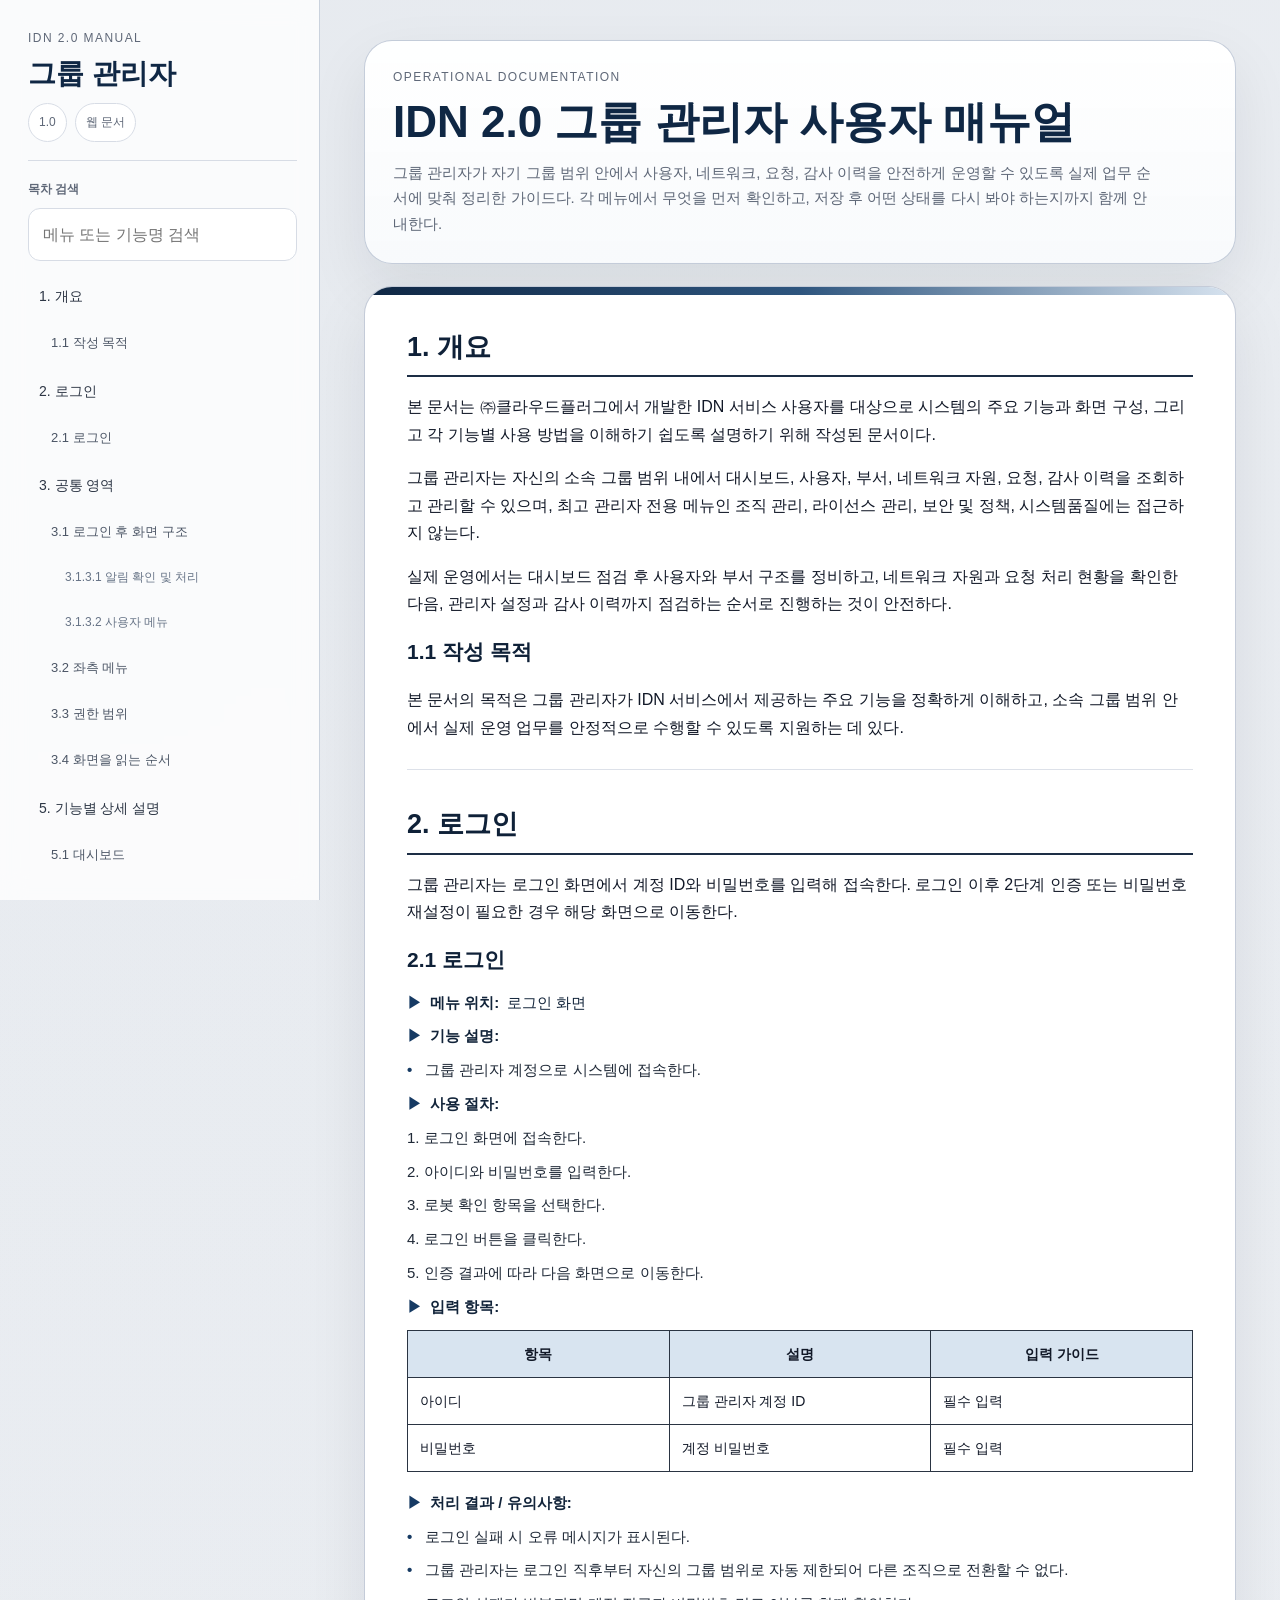
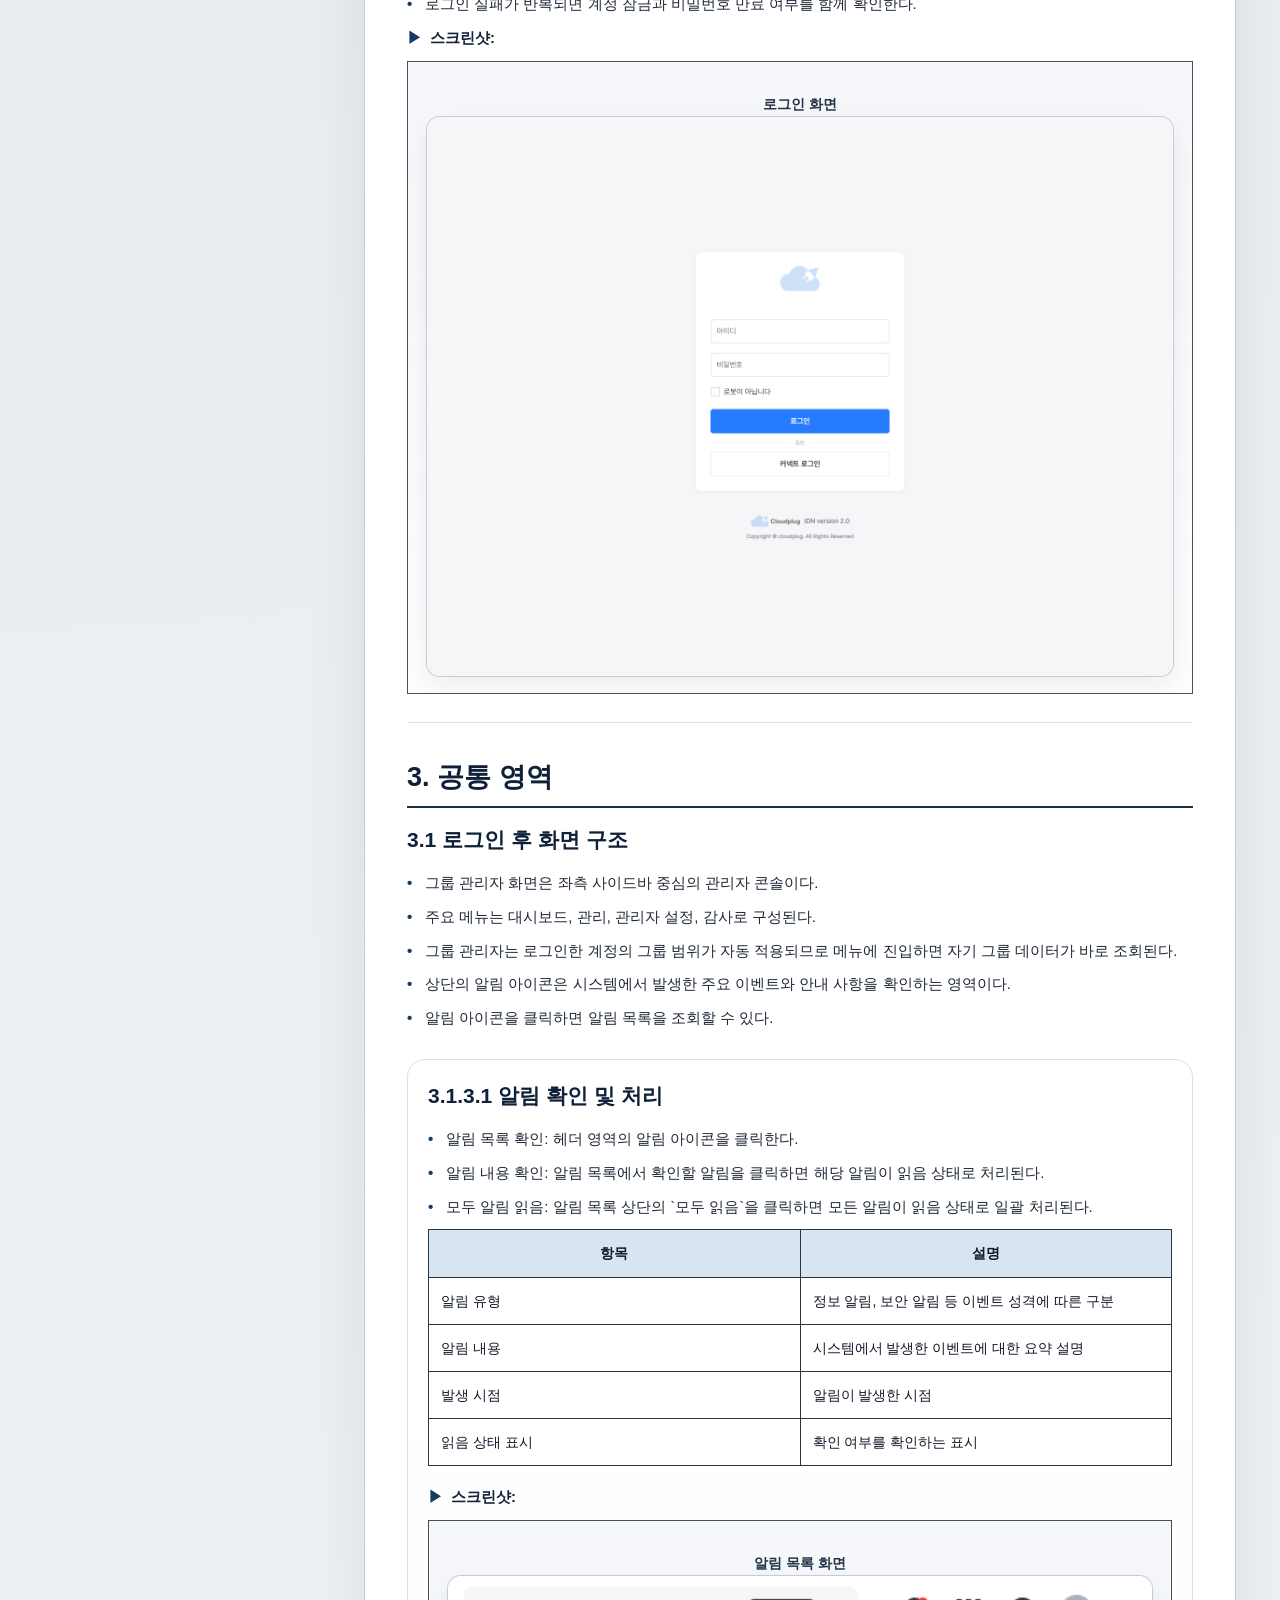
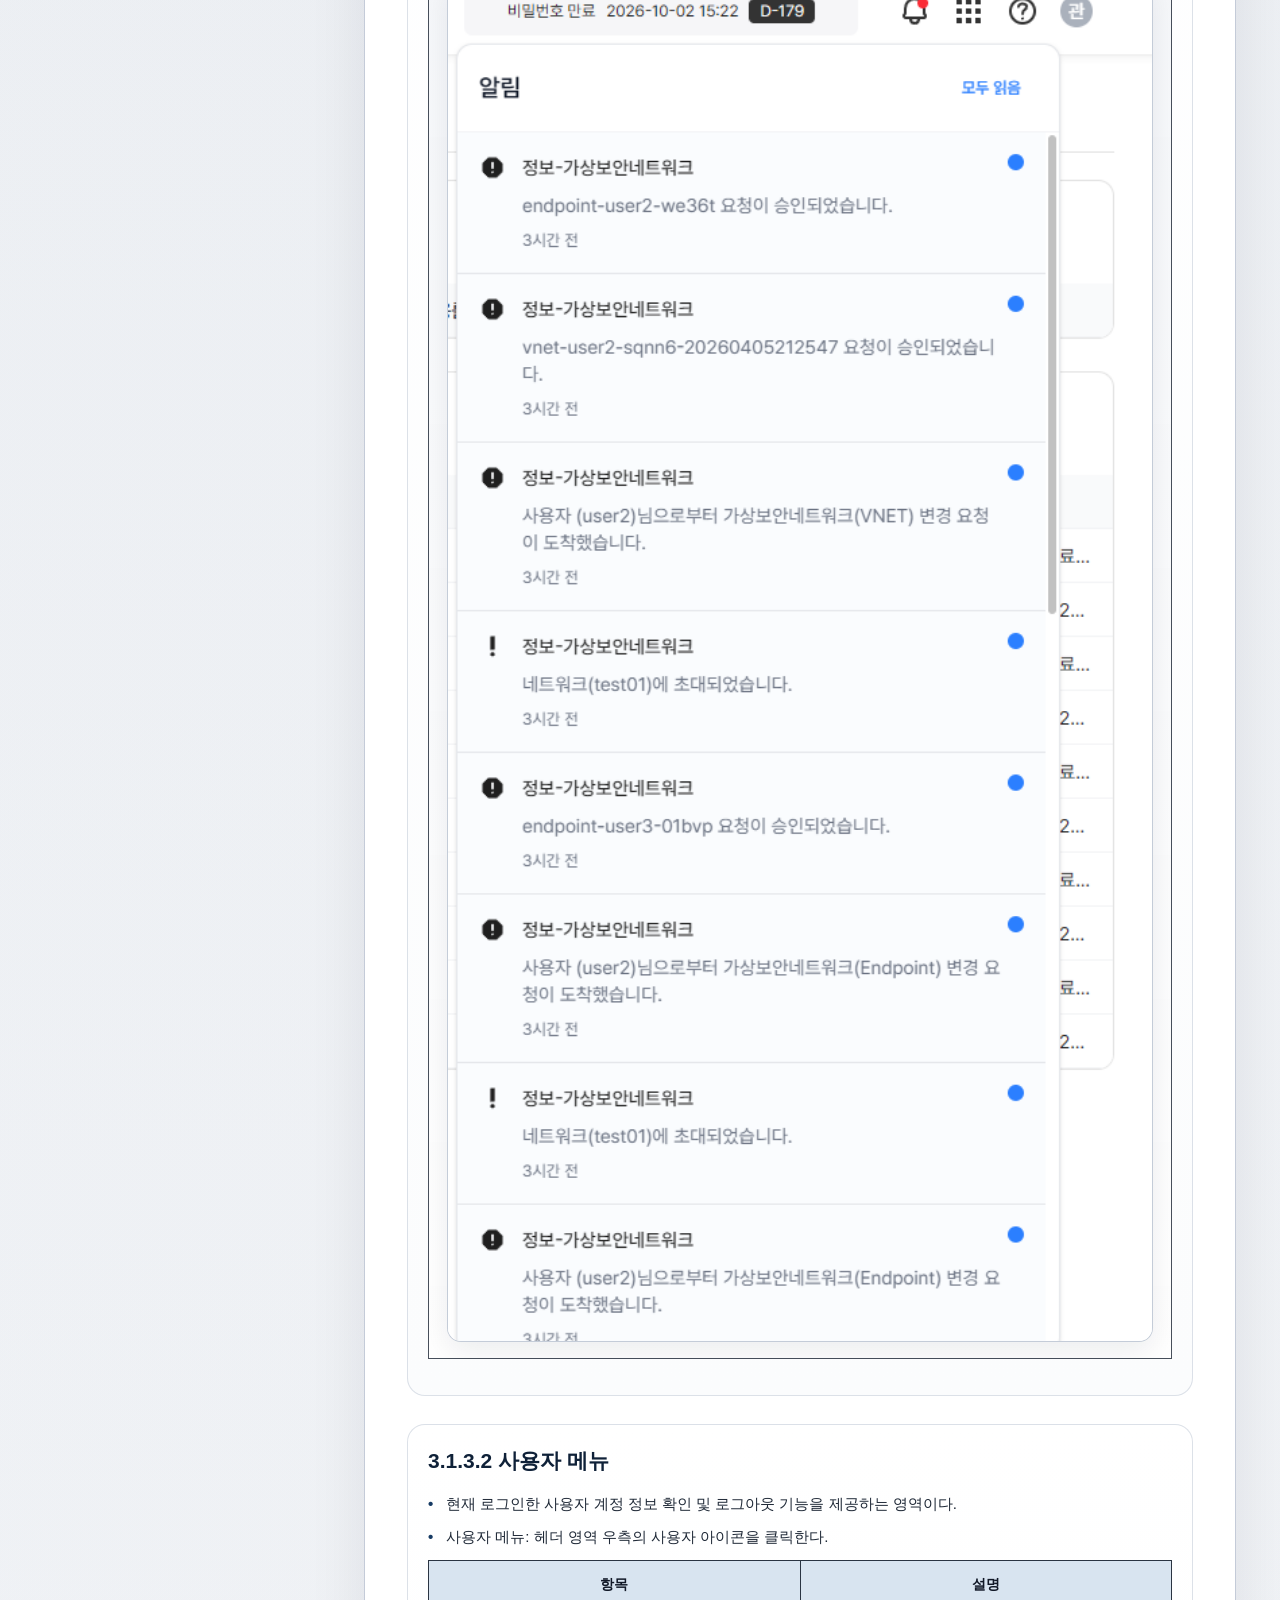
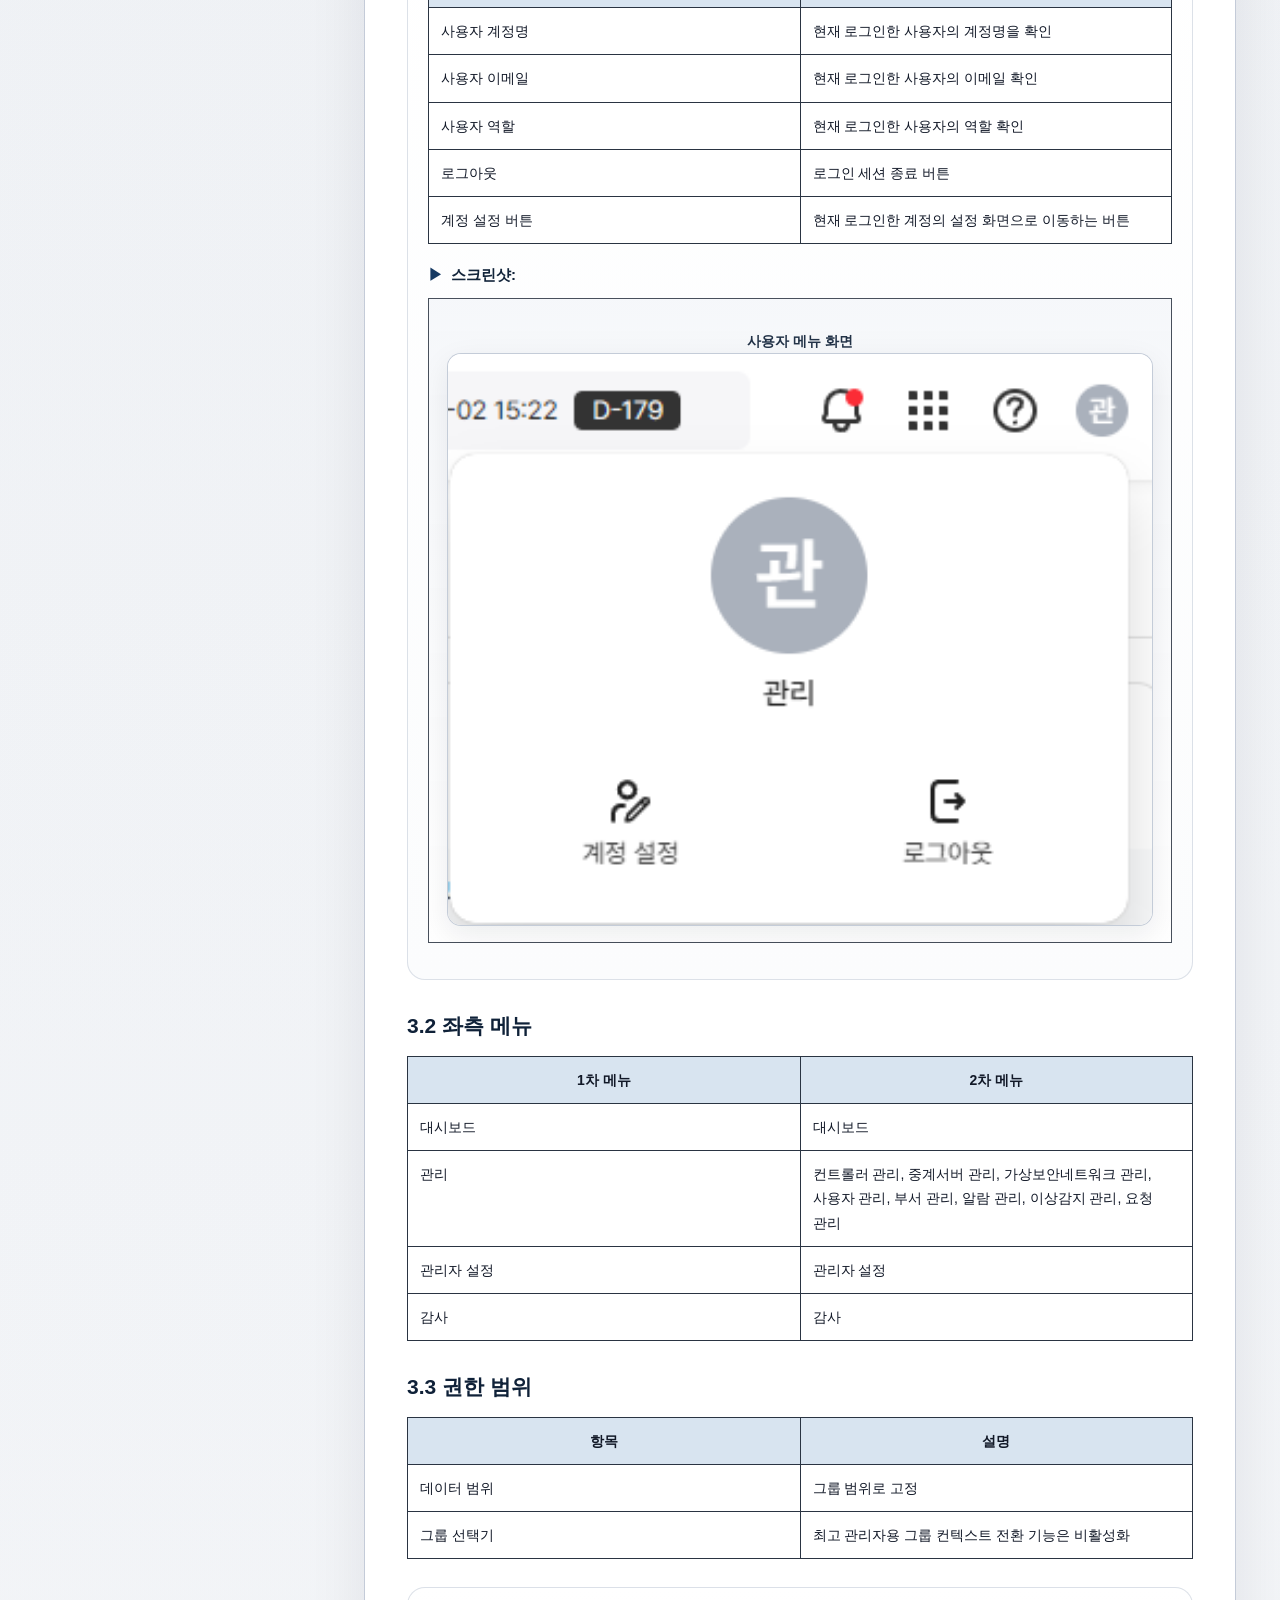
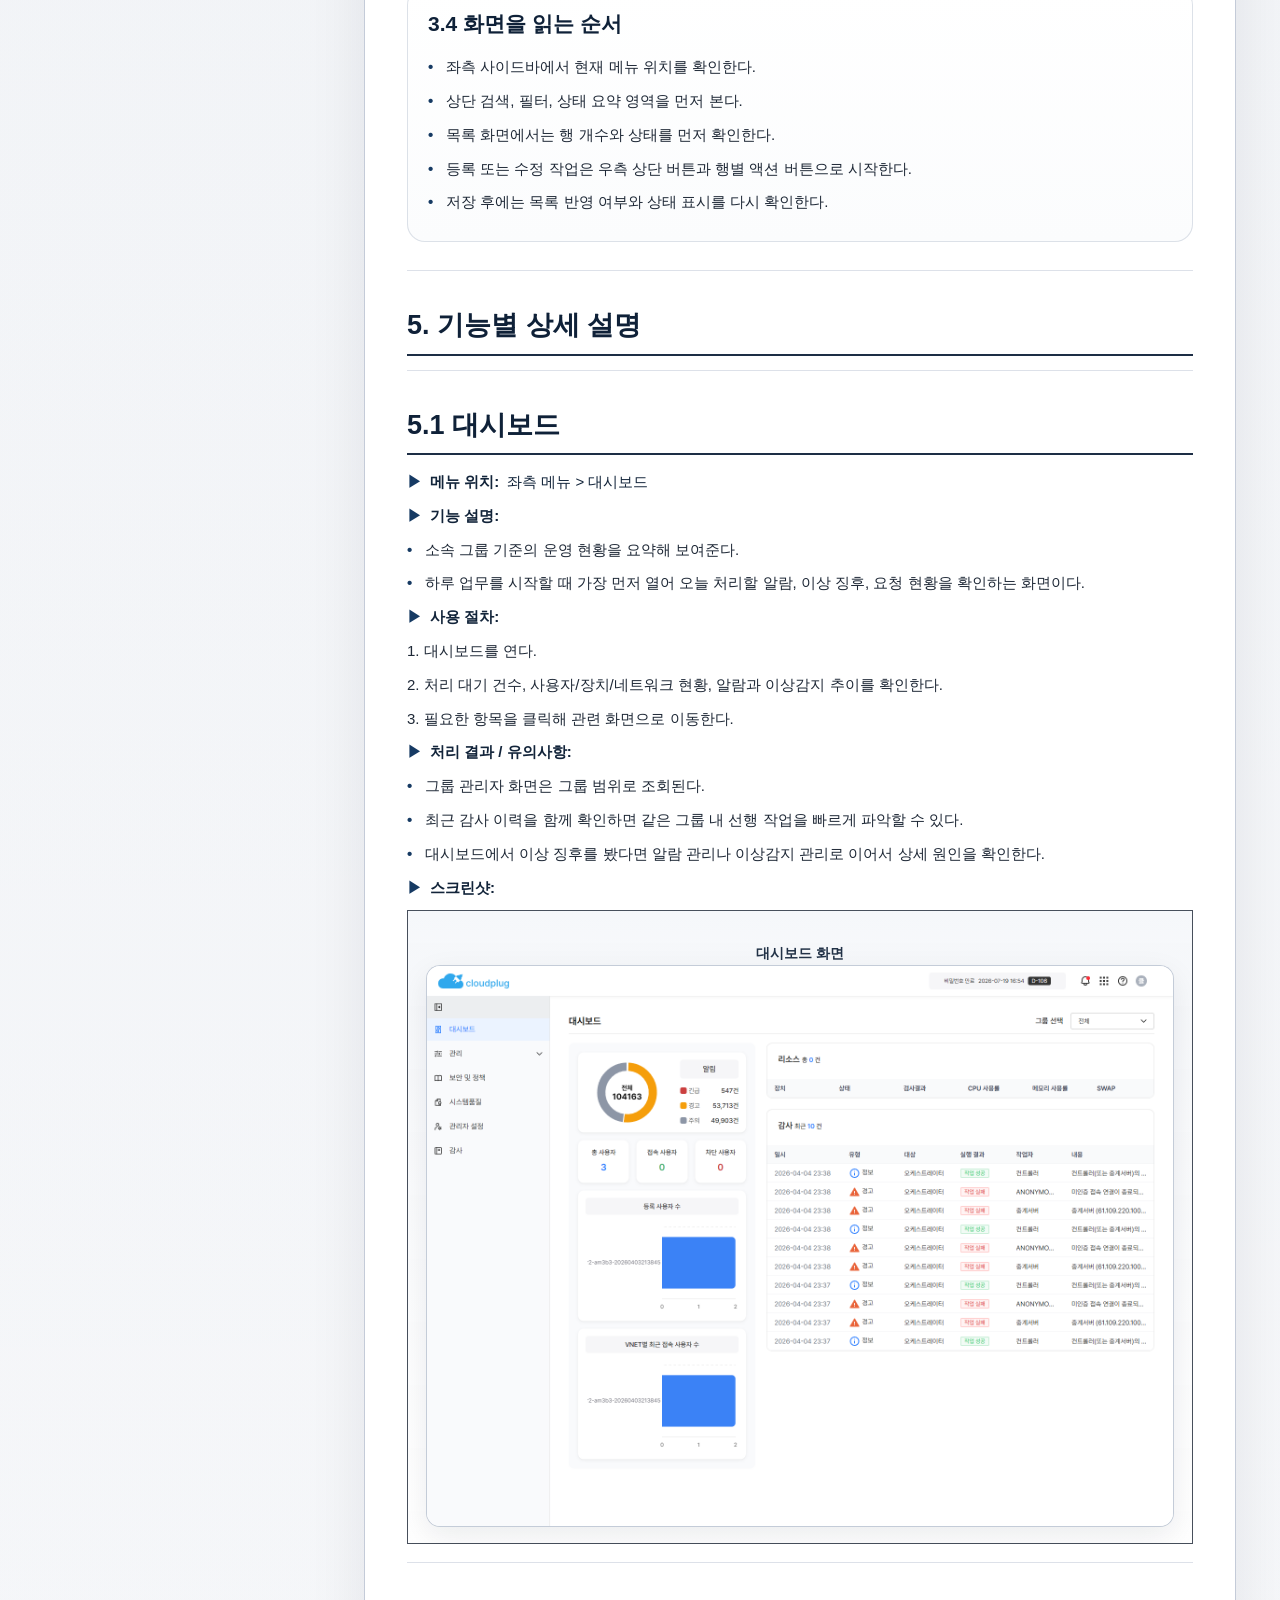
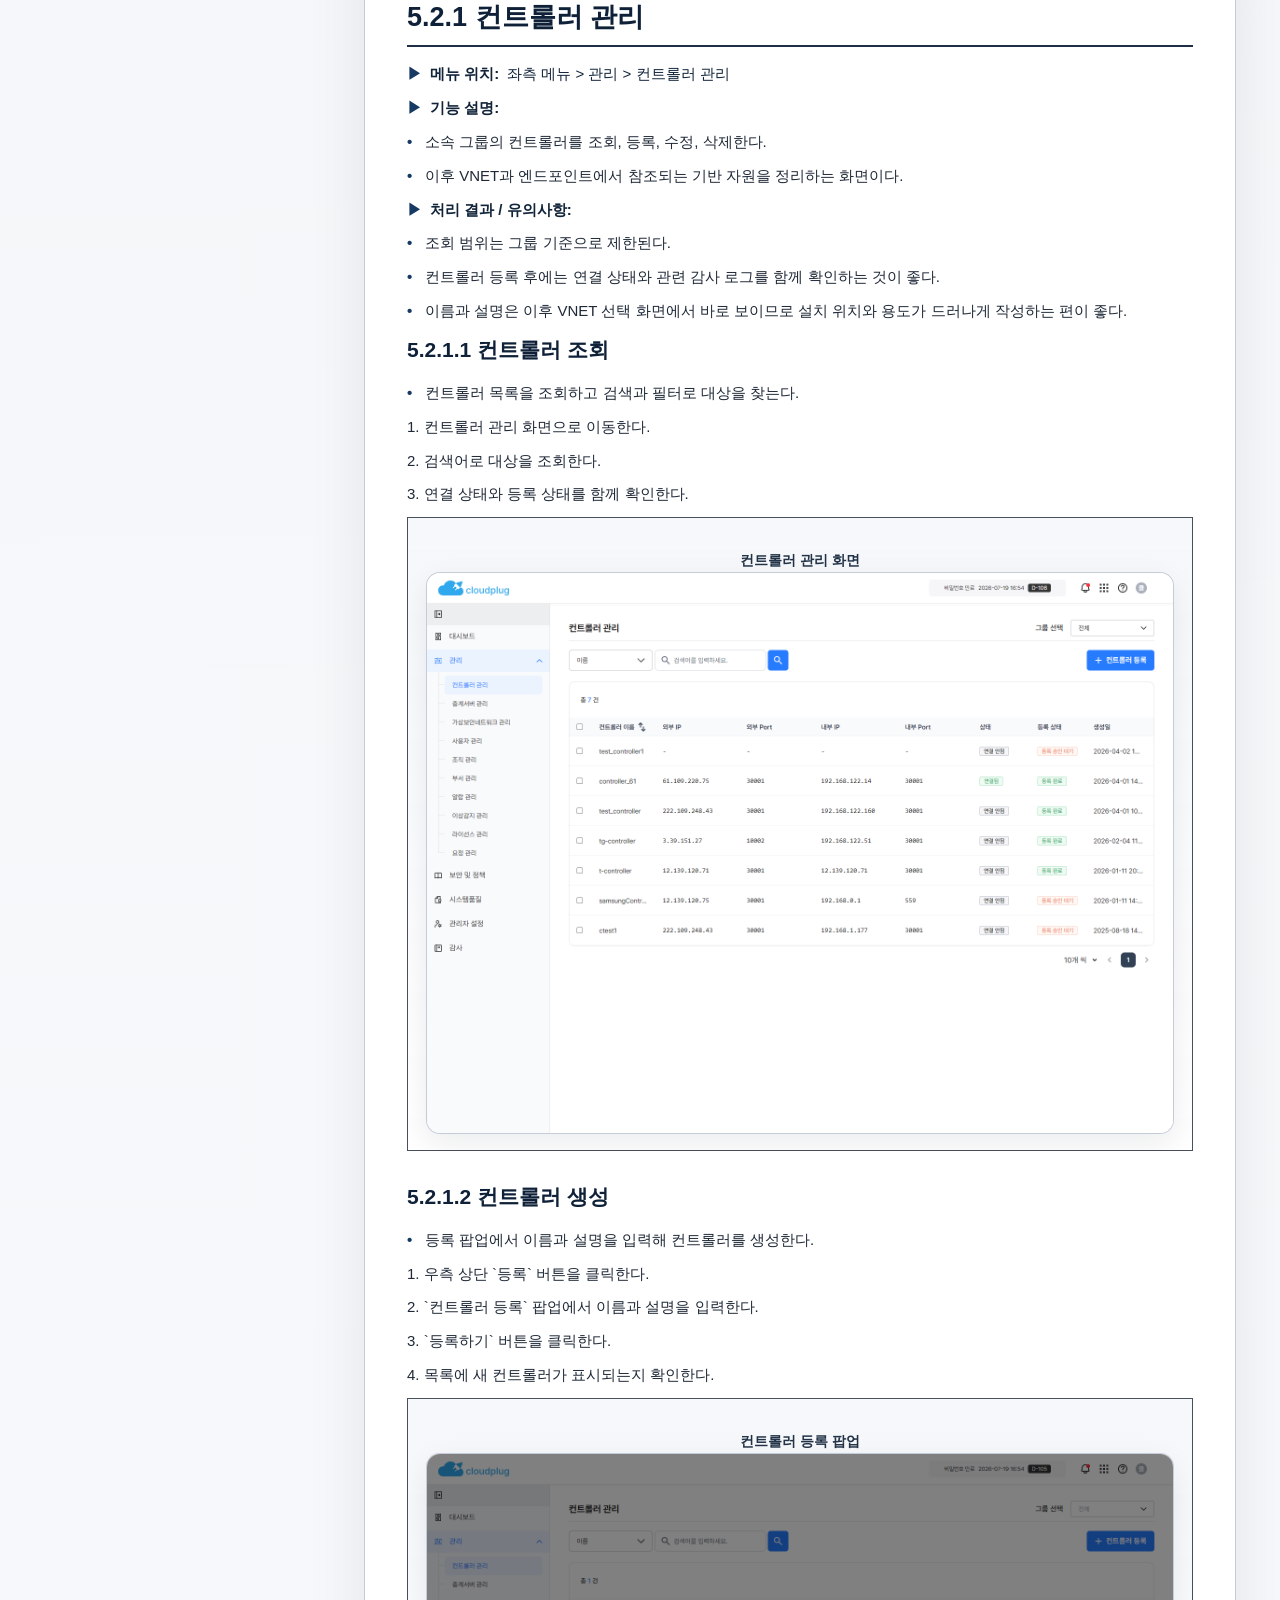
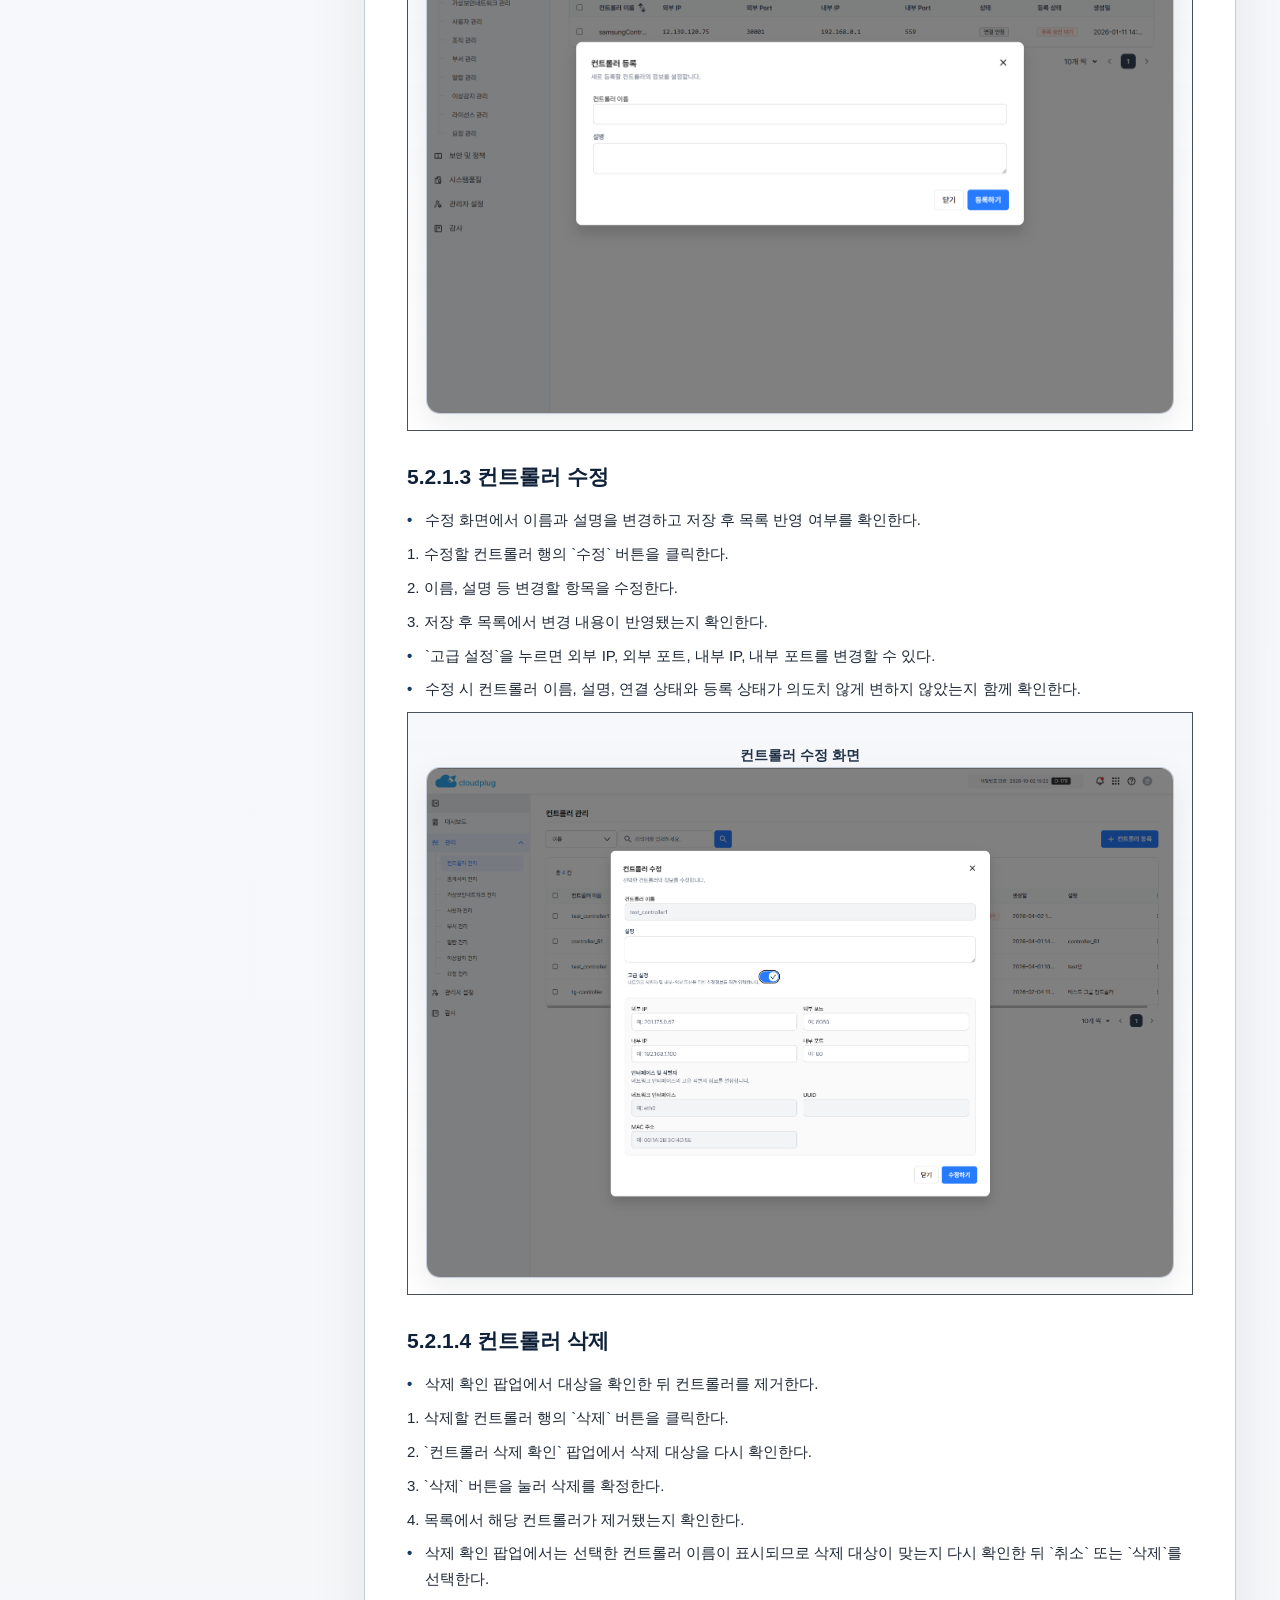
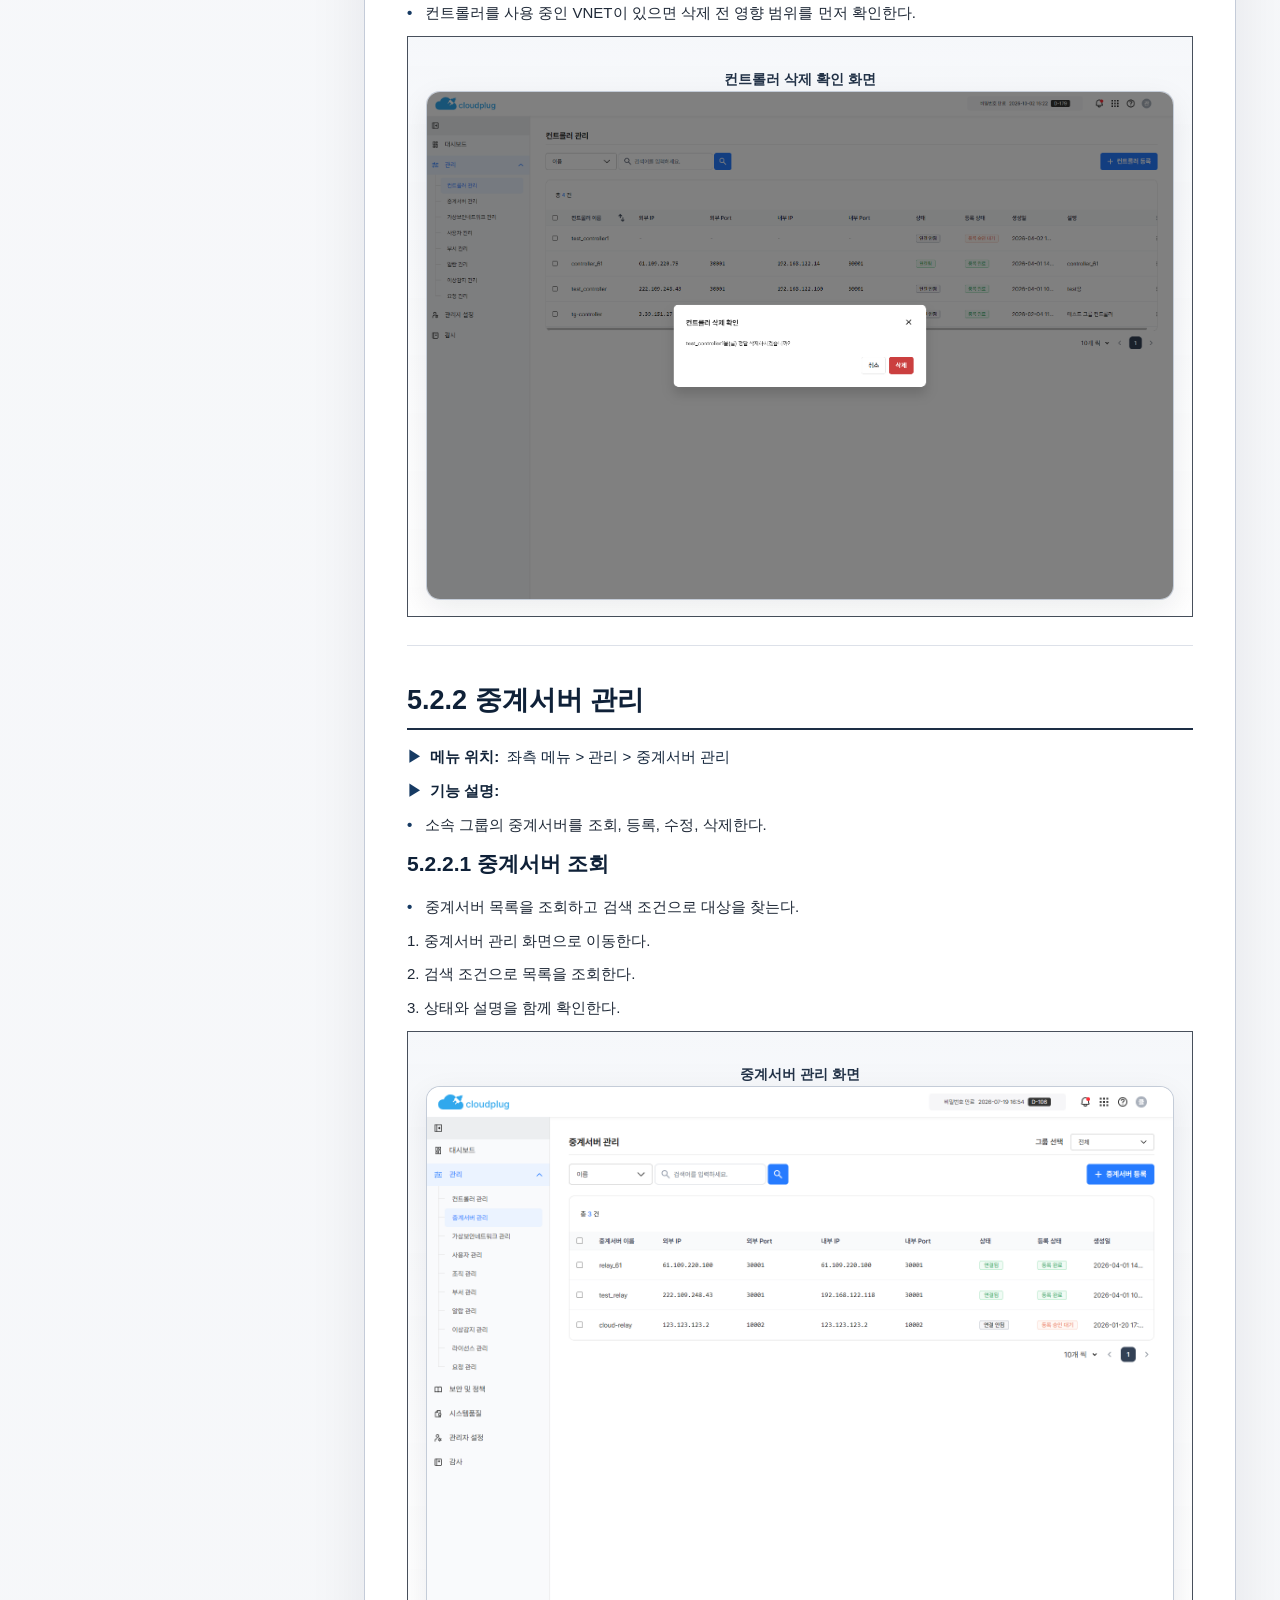
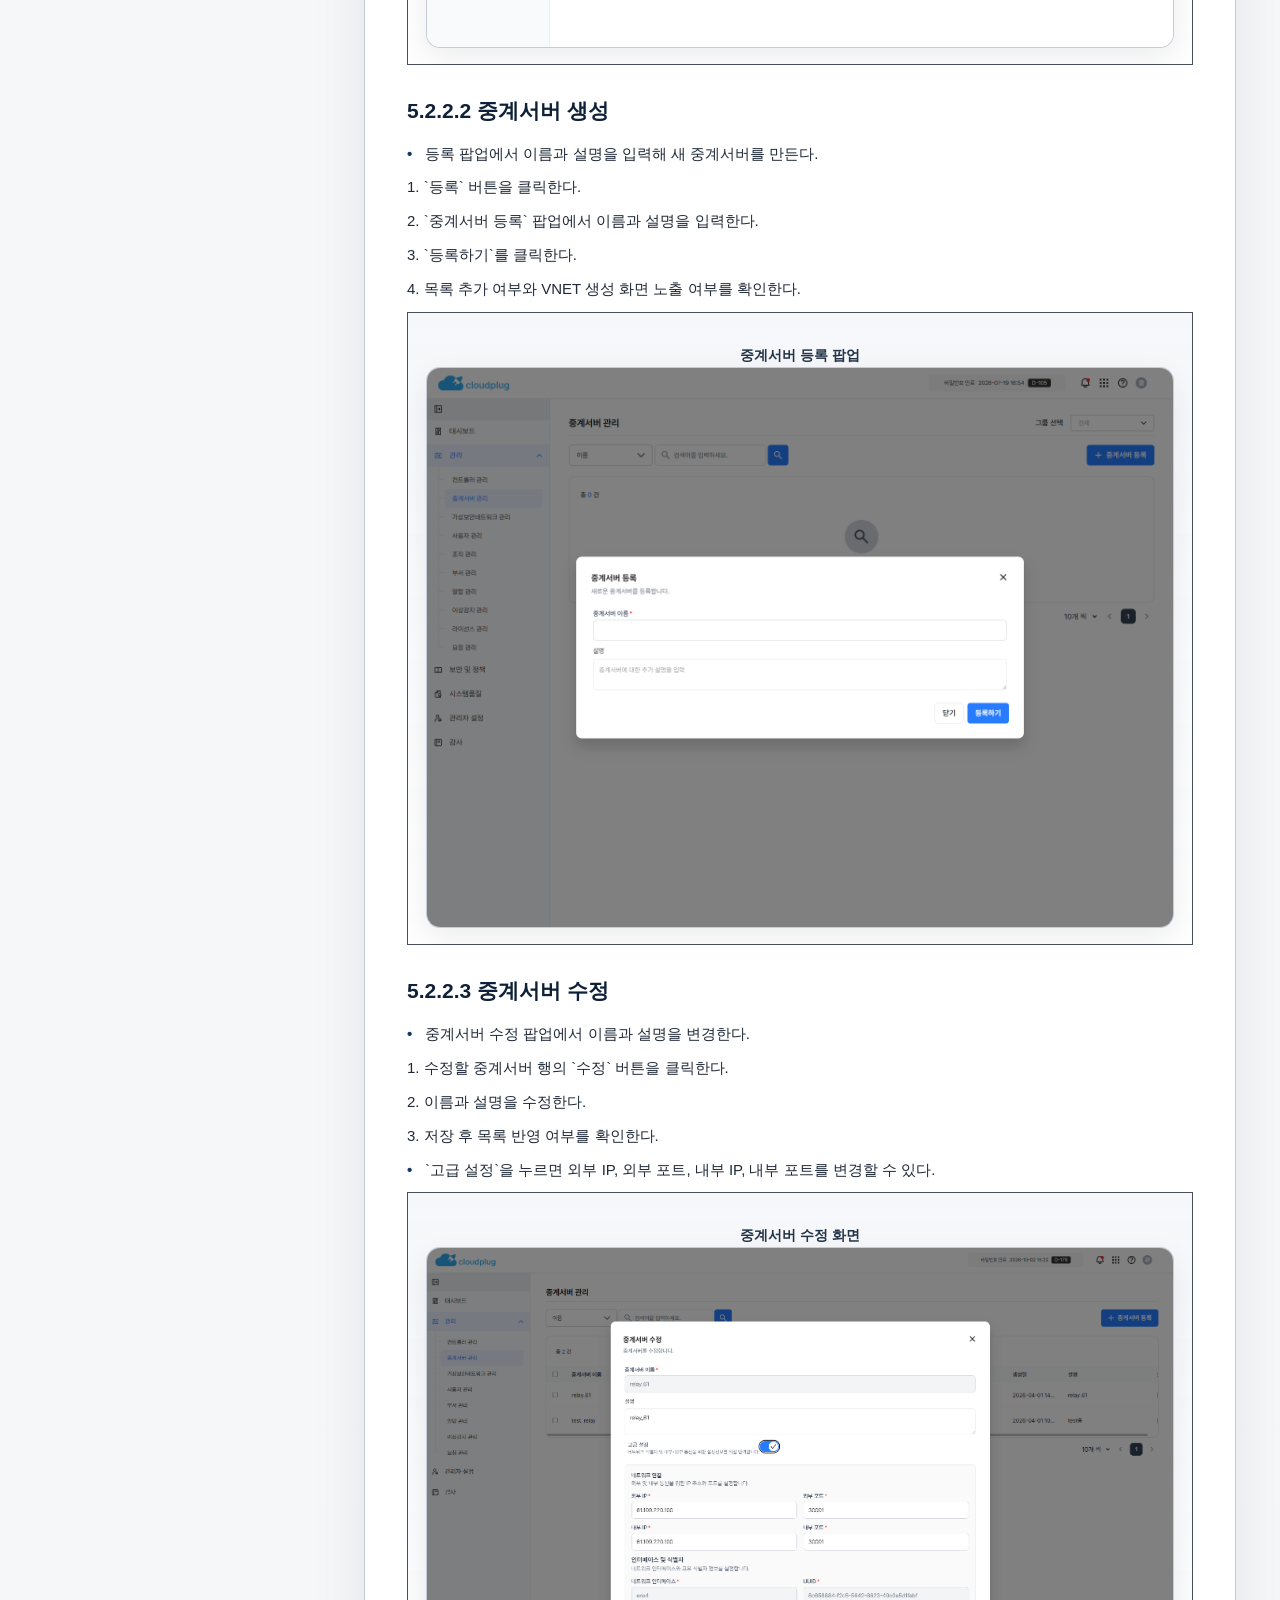
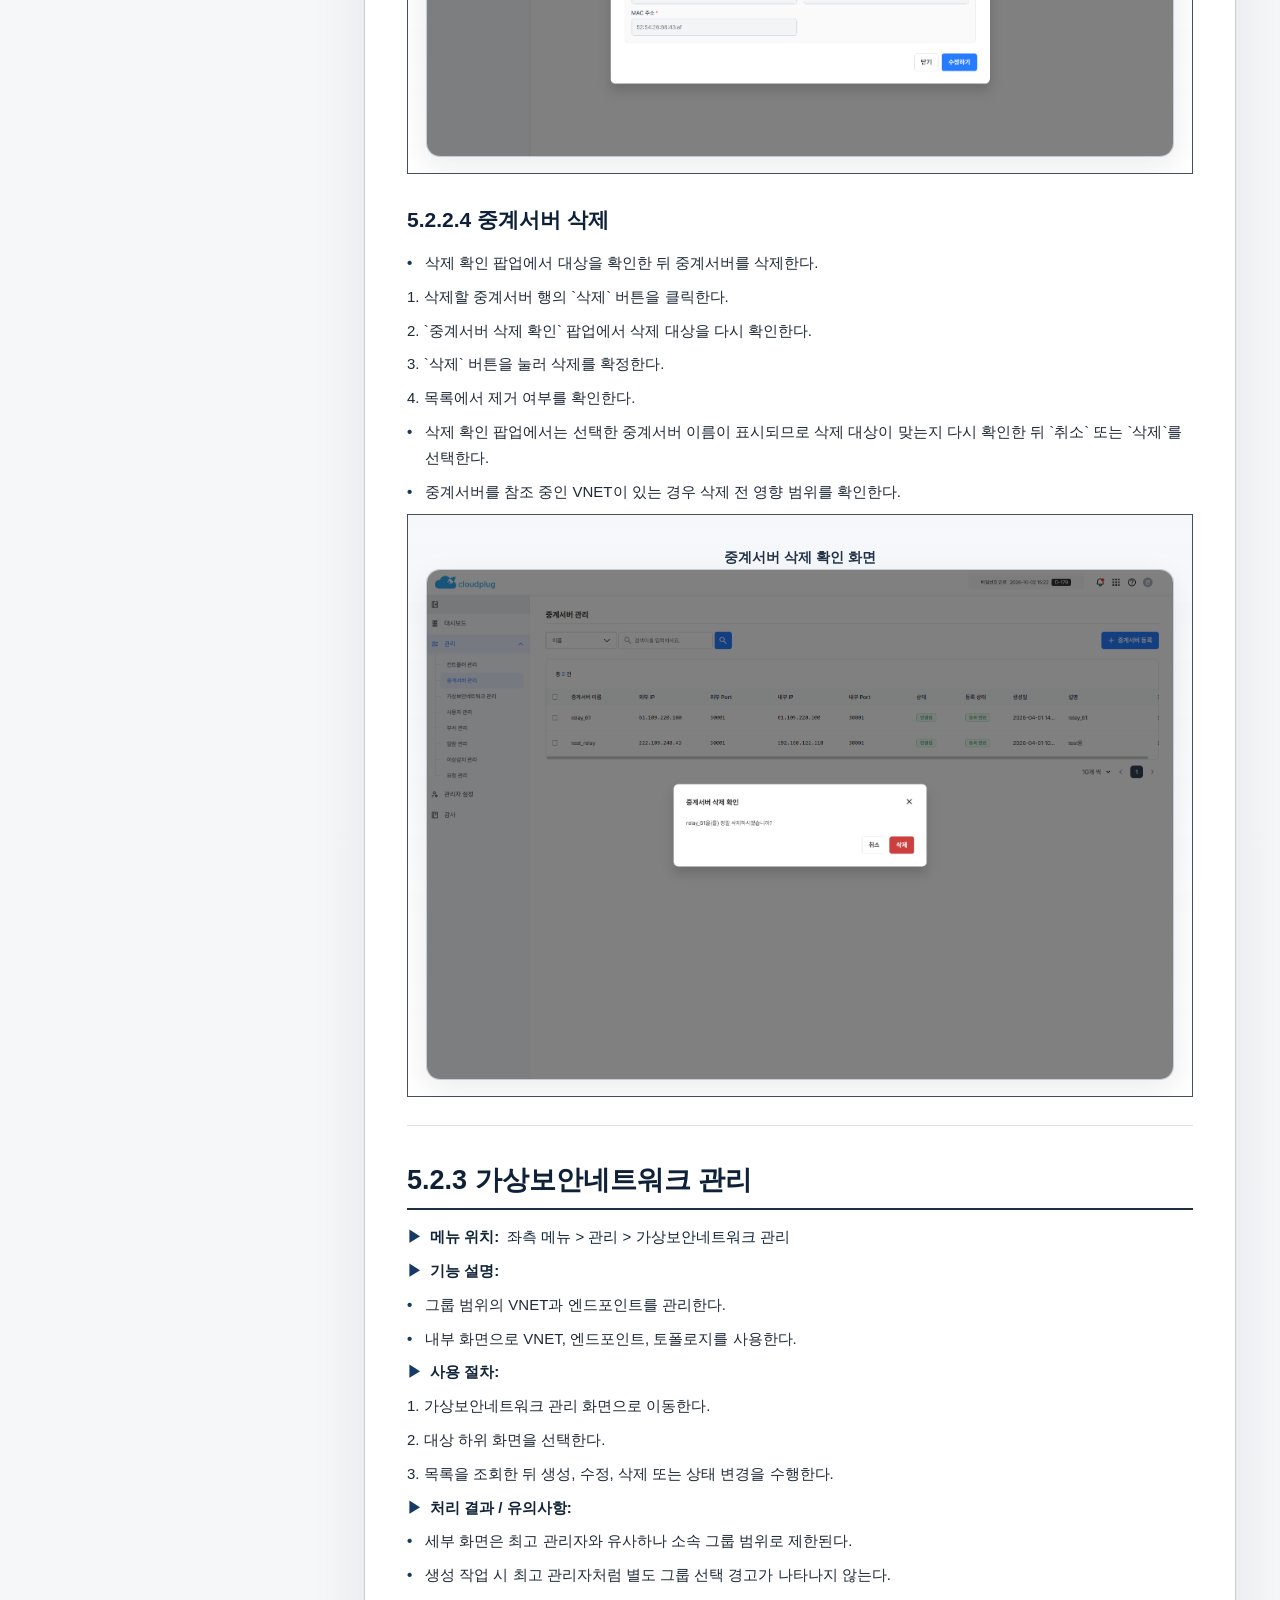
==== commit 93dc2528: "매뉴얼 화면 구조와 목차 UI 정리" ====
--- a/manuals/group-admin.html
+++ b/manuals/group-admin.html
@@ -22,6 +22,17 @@
           </div>
         </div>
         <button class="sidebar-toggle" type="button" data-sidebar-toggle aria-expanded="false">목차 열기</button>
+        <div class="manual-search" data-manual-search>
+          <label class="manual-search-label" for="manual-search-input">목차 검색</label>
+          <input
+            id="manual-search-input"
+            class="manual-search-input"
+            type="search"
+            placeholder="메뉴 또는 기능명 검색"
+            data-search-input
+          />
+          <p class="manual-search-empty" data-search-empty hidden>검색 결과가 없습니다.</p>
+        </div>
         <nav class="manual-toc" data-toc>
           <a class="toc-link depth-2" href="#1-개요">1. 개요</a>
           <a class="toc-link depth-2" href="#2-로그인">2. 로그인</a>
@@ -31,20 +42,20 @@
           <a class="toc-link depth-3" href="#3-2-좌측-메뉴">3.2 좌측 메뉴</a>
           <a class="toc-link depth-3" href="#3-3-권한-범위">3.3 권한 범위</a>
           <a class="toc-link depth-2" href="#5-기능별-상세-설명">5. 기능별 상세 설명</a>
-          <a class="toc-link depth-2" href="#5-1-대시보드">5.1 대시보드</a>
-          <a class="toc-link depth-2" href="#5-2-1-컨트롤러-관리">5.2.1 컨트롤러 관리</a>
-          <a class="toc-link depth-2" href="#5-2-2-중계서버-관리">5.2.2 중계서버 관리</a>
-          <a class="toc-link depth-2" href="#5-2-3-가상보안네트워크-관리">5.2.3 가상보안네트워크 관리</a>
-          <a class="toc-link depth-2" href="#5-2-3-1-vnet-목록">5.2.3.1 VNET 목록</a>
-          <a class="toc-link depth-2" href="#5-2-3-2-엔드포인트-목록">5.2.3.2 엔드포인트 목록</a>
-          <a class="toc-link depth-2" href="#5-2-3-3-토폴로지">5.2.3.3 토폴로지</a>
-          <a class="toc-link depth-2" href="#5-2-4-사용자-관리">5.2.4 사용자 관리</a>
-          <a class="toc-link depth-2" href="#5-2-5-부서-관리">5.2.5 부서 관리</a>
-          <a class="toc-link depth-2" href="#5-2-6-알람-관리">5.2.6 알람 관리</a>
-          <a class="toc-link depth-2" href="#5-2-7-이상감지-관리">5.2.7 이상감지 관리</a>
-          <a class="toc-link depth-2" href="#5-2-8-요청-관리">5.2.8 요청 관리</a>
-          <a class="toc-link depth-2" href="#5-3-관리자-설정">5.3 관리자 설정</a>
-          <a class="toc-link depth-2" href="#5-4-감사">5.4 감사</a>
+          <a class="toc-link depth-3" href="#5-1-대시보드">5.1 대시보드</a>
+          <a class="toc-link depth-3" href="#5-2-1-컨트롤러-관리">5.2.1 컨트롤러 관리</a>
+          <a class="toc-link depth-3" href="#5-2-2-중계서버-관리">5.2.2 중계서버 관리</a>
+          <a class="toc-link depth-3" href="#5-2-3-가상보안네트워크-관리">5.2.3 가상보안네트워크 관리</a>
+          <a class="toc-link depth-4" href="#5-2-3-1-vnet-목록">5.2.3.1 VNET 목록</a>
+          <a class="toc-link depth-4" href="#5-2-3-2-엔드포인트-목록">5.2.3.2 엔드포인트 목록</a>
+          <a class="toc-link depth-4" href="#5-2-3-3-토폴로지">5.2.3.3 토폴로지</a>
+          <a class="toc-link depth-3" href="#5-2-4-사용자-관리">5.2.4 사용자 관리</a>
+          <a class="toc-link depth-3" href="#5-2-5-부서-관리">5.2.5 부서 관리</a>
+          <a class="toc-link depth-3" href="#5-2-6-알람-관리">5.2.6 알람 관리</a>
+          <a class="toc-link depth-3" href="#5-2-7-이상감지-관리">5.2.7 이상감지 관리</a>
+          <a class="toc-link depth-3" href="#5-2-8-요청-관리">5.2.8 요청 관리</a>
+          <a class="toc-link depth-3" href="#5-3-관리자-설정">5.3 관리자 설정</a>
+          <a class="toc-link depth-3" href="#5-4-감사">5.4 감사</a>
           <a class="toc-link depth-2" href="#6-운영-체크리스트">6. 운영 체크리스트</a>
           <a class="toc-link depth-2" href="#7-자주-묻는-상황과-대응">7. 자주 묻는 상황과 대응</a>
           <a class="toc-link depth-2" href="#8-빠른-진입-경로">8. 빠른 진입 경로</a>
@@ -59,51 +70,14 @@
         <div class="manual-document">
           <div class="document-accent">
           </div>
-          <div class="table-wrap">
-            <table class="doc-table">
-              <thead>
-                <tr>
-                  <th>항목</th>
-                  <th>내용</th>
-                </tr>
-              </thead>
-              <tbody>
-                <tr>
-                  <td>문서 버전</td>
-                  <td>Draft 0.1</td>
-                </tr>
-                <tr>
-                  <td>작성일</td>
-                  <td>2026-04-05</td>
-                </tr>
-                <tr>
-                  <td>적용 권한</td>
-                  <td>그룹 관리자</td>
-                </tr>
-                <tr>
-                  <td>작성 기준</td>
-                  <td>현재 운영 소스코드 기준</td>
-                </tr>
-              </tbody>
-            </table>
-          </div>
           <section class="manual-section" id="1-개요">
             <h2>1. 개요</h2>
-            <p>본 문서는 그룹 관리자 권한으로 접근 가능한 메뉴만 기준으로 정리한 매뉴얼 초안이다.</p>
-            <p>그룹 관리자는 자신의 소속 그룹 범위 내에서 관리 기능을 수행하며, 최고 관리자 전용 메뉴인 조직 관리, 라이선스 관리, 보안 및 정책, 시스템품질은 포함하지 않는다.</p>
-            <p>실제 운영에서는 대시보드 확인 후 부서, 사용자, 네트워크 자원 순으로 점검하는 흐름이 가장 안정적이다.</p>
-            <article class="manual-article compact">
-              <h3>1.1 권장 읽기 순서</h3>
-              <p class="bullet-line">권한 범위 이해: 어디까지가 자기 그룹 권한인지 먼저 확인한다.</p>
-              <p class="bullet-line">로그인과 화면 구조: 좌측 메뉴와 상단 공통 기능의 읽는 순서를 익힌다.</p>
-              <p class="bullet-line">대시보드와 요청 관리: 오늘 바로 처리할 항목을 먼저 찾는다.</p>
-              <p class="bullet-line">사용자, 부서, 네트워크 관리: 실제 변경 작업이 일어나는 핵심 메뉴를 확인한다.</p>
-              <p class="bullet-line">관리자 설정과 감사: 작업 반영과 이력 확인 방법을 익힌다.</p>
-            </article>
-            <article class="manual-article compact">
-              <h3>1.2 그룹 관리자 업무 범위</h3>
-              <p class="bullet-line">가능한 작업: 그룹 범위 대시보드 확인, 컨트롤러와 중계서버, VNET, 엔드포인트 관리, 사용자와 부서 관리, 요청 처리, 알람과 이상감지 확인, 그룹 데이터 동기화, 그룹 범위 감사 확인.</p>
-              <p class="bullet-line">제한되는 작업: 전체 조직 관리, 라이선스 관리, 보안 및 정책, 시스템품질, 관리자 접속 장치 등록, 타 그룹 관리.</p>
+            <p>본 문서는 ㈜클라우드플러그에서 개발한 IDN 서비스 사용자를 대상으로 시스템의 주요 기능과 화면 구성, 그리고 각 기능별 사용 방법을 이해하기 쉽도록 설명하기 위해 작성된 문서이다.</p>
+            <p>그룹 관리자는 자신의 소속 그룹 범위 내에서 대시보드, 사용자, 부서, 네트워크 자원, 요청, 감사 이력을 조회하고 관리할 수 있으며, 최고 관리자 전용 메뉴인 조직 관리, 라이선스 관리, 보안 및 정책, 시스템품질에는 접근하지 않는다.</p>
+            <p>실제 운영에서는 대시보드 점검 후 사용자와 부서 구조를 정비하고, 네트워크 자원과 요청 처리 현황을 확인한 다음, 관리자 설정과 감사 이력까지 점검하는 순서로 진행하는 것이 안전하다.</p>
+            <article class="manual-article" id="1-1-작성-목적">
+              <h3>1.1 작성 목적</h3>
+              <p>본 문서의 목적은 그룹 관리자가 IDN 서비스에서 제공하는 주요 기능을 정확하게 이해하고, 소속 그룹 범위 안에서 실제 운영 업무를 안정적으로 수행할 수 있도록 지원하는 데 있다.</p>
             </article>
           </section>
           <section class="manual-section" id="2-로그인">
@@ -842,17 +816,13 @@
                     </tr>
                   </thead>
                   <tbody>
-                    <tr>
-                      <td>엔드포인트 작업 메뉴</td>
-                      <td><img class="manual-screenshot" src="../assets/images/manuals/group-admin/management/group-endpoint-assign.png" alt="엔드포인트 작업 메뉴" loading="lazy" /></td>
-                    </tr>
-                    <tr>
-                      <td>엔드포인트 사용자 선택</td>
-                      <td><div class="manual-screenshot-placeholder">스크린샷 추가 예정</div></td>
-                    </tr>
-                  </tbody>
-                </table>
-              </div>
+                      <tr>
+                        <td>엔드포인트 작업 메뉴</td>
+                        <td><img class="manual-screenshot" src="../assets/images/manuals/group-admin/management/group-endpoint-assign.png" alt="엔드포인트 작업 메뉴" loading="lazy" /></td>
+                      </tr>
+                    </tbody>
+                  </table>
+                </div>
             </article>
             <article class="manual-article">
               <h3>5.2.3.2.6 엔드포인트 사용자 할당 해제</h3>
--- a/assets/css/tokens.css
+++ b/assets/css/tokens.css
@@ -17,7 +17,8 @@
   --radius-md: 12px;
   --content-width: 1120px;
   --sidebar-width: 320px;
-  --font-heading: "Noto Serif KR", "Nanum Myeongjo", serif;
-  --font-body: "SUIT Variable", "Pretendard", "Noto Sans KR", "Malgun Gothic", sans-serif;
+  --font-heading:
+    "SUIT Variable", "Pretendard", "Noto Sans KR", "Malgun Gothic", sans-serif;
+  --font-body:
+    "SUIT Variable", "Pretendard", "Noto Sans KR", "Malgun Gothic", sans-serif;
 }
-
--- a/assets/css/layout.css
+++ b/assets/css/layout.css
@@ -55,6 +55,8 @@
 }
 
 .manual-sidebar {
+  display: flex;
+  flex-direction: column;
   position: sticky;
   top: 0;
   align-self: start;
@@ -86,7 +88,10 @@
 .manual-toc {
   display: grid;
   gap: 6px;
-  max-height: calc(100vh - 210px);
+  align-content: start;
+  grid-auto-rows: max-content;
+  flex: 1;
+  min-height: 0;
   overflow: auto;
   padding-right: 8px;
 }
--- a/assets/css/components.css
+++ b/assets/css/components.css
@@ -49,6 +49,40 @@
   font-weight: 700;
 }
 
+.manual-search {
+  margin: 0 0 14px;
+}
+
+.manual-search-label {
+  display: block;
+  margin-bottom: 8px;
+  color: var(--text-muted);
+  font-size: 12px;
+  font-weight: 700;
+}
+
+.manual-search-input {
+  width: 100%;
+  padding: 12px 14px;
+  border: 1px solid var(--line);
+  border-radius: var(--radius-md);
+  background: rgba(255,255,255,0.96);
+  color: var(--text);
+  font: inherit;
+}
+
+.manual-search-input:focus {
+  outline: 0;
+  border-color: #8ea6c1;
+  box-shadow: 0 0 0 3px rgba(46, 85, 126, 0.14);
+}
+
+.manual-search-empty {
+  margin: 10px 2px 0;
+  color: var(--text-muted);
+  font-size: 13px;
+}
+
 .toc-link {
   padding: 8px 10px;
   border-radius: 10px;
@@ -77,6 +111,10 @@
   padding-left: 36px;
   font-size: 12px;
   color: #667386;
+}
+
+.toc-link.is-filtered-out {
+  display: none;
 }
 
 .table-wrap {
--- a/assets/css/manual.css
+++ b/assets/css/manual.css
@@ -132,7 +132,6 @@
 .manual-screenshot[alt$="보안 탭"],
 .manual-screenshot[alt$="계정 삭제 탭"] {
   width: 100%;
-  height: min(72vh, 820px);
   object-fit: contain;
   object-position: top center;
 }
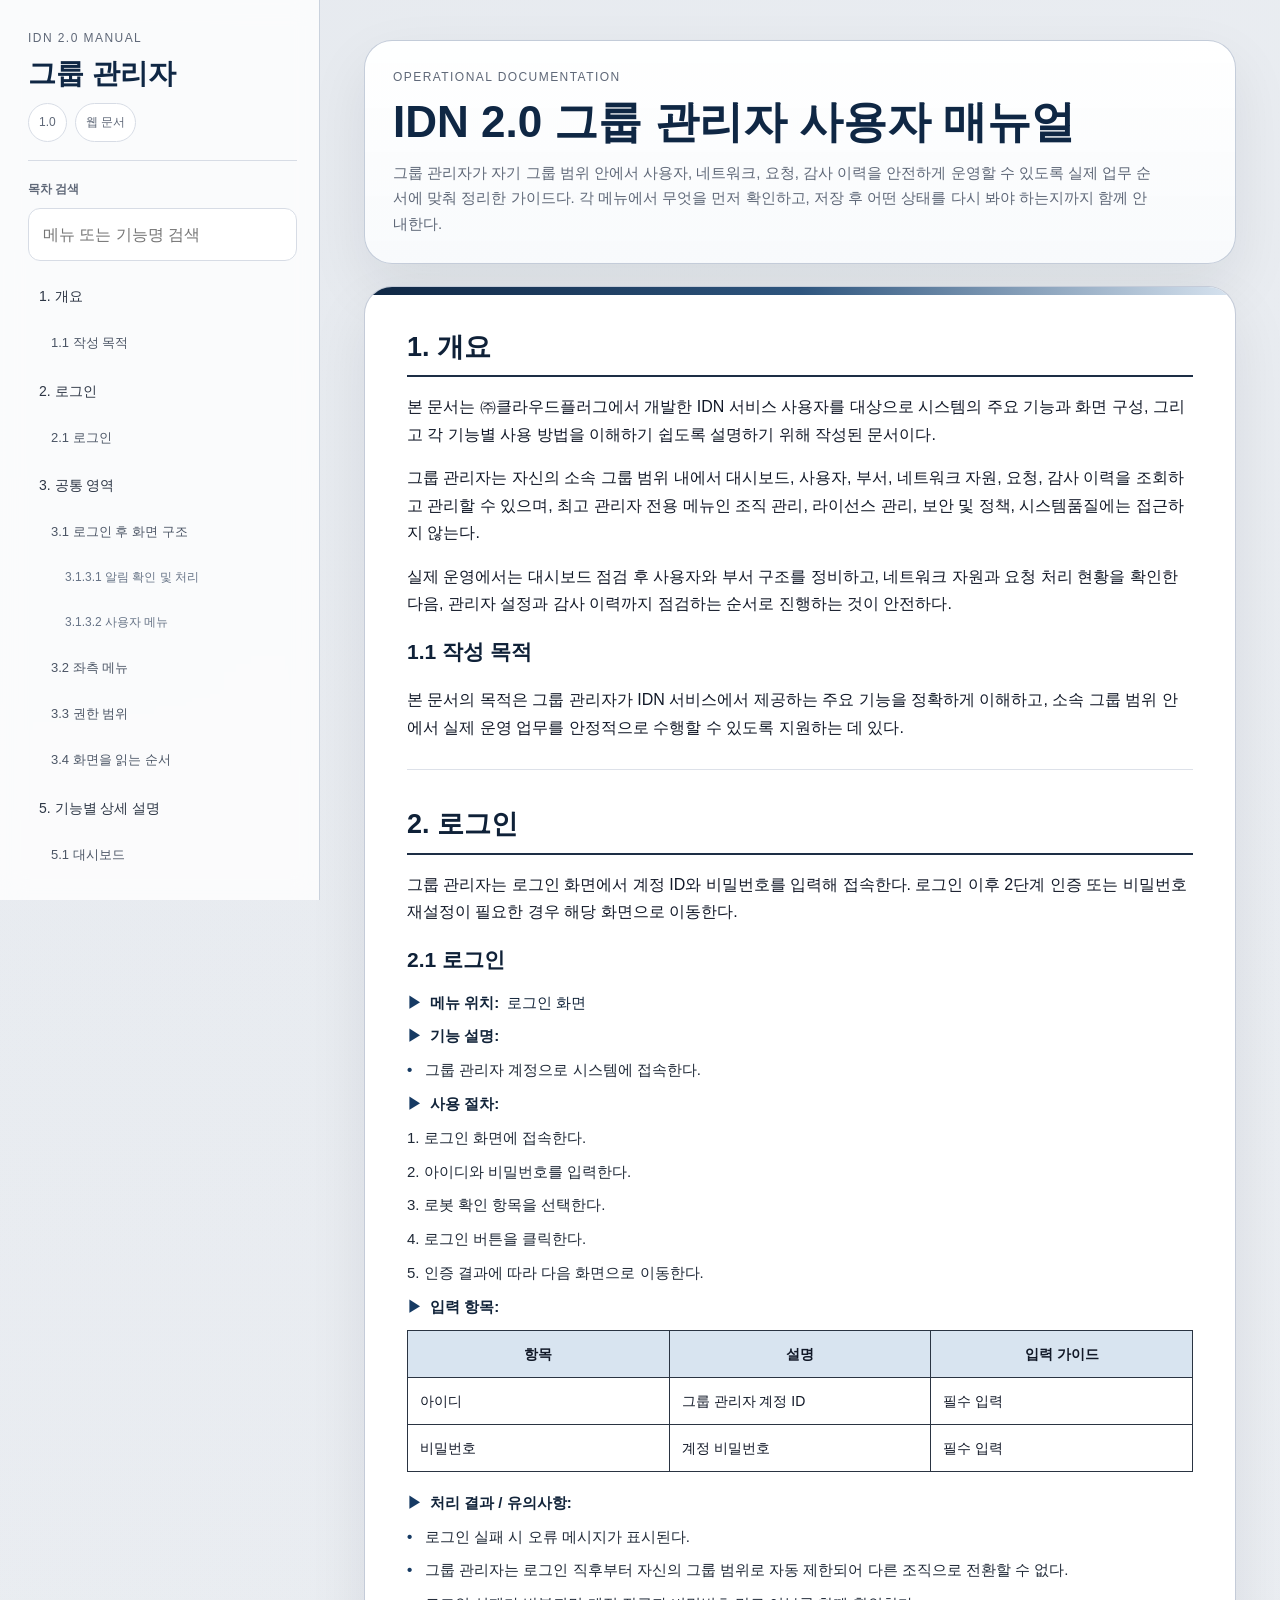
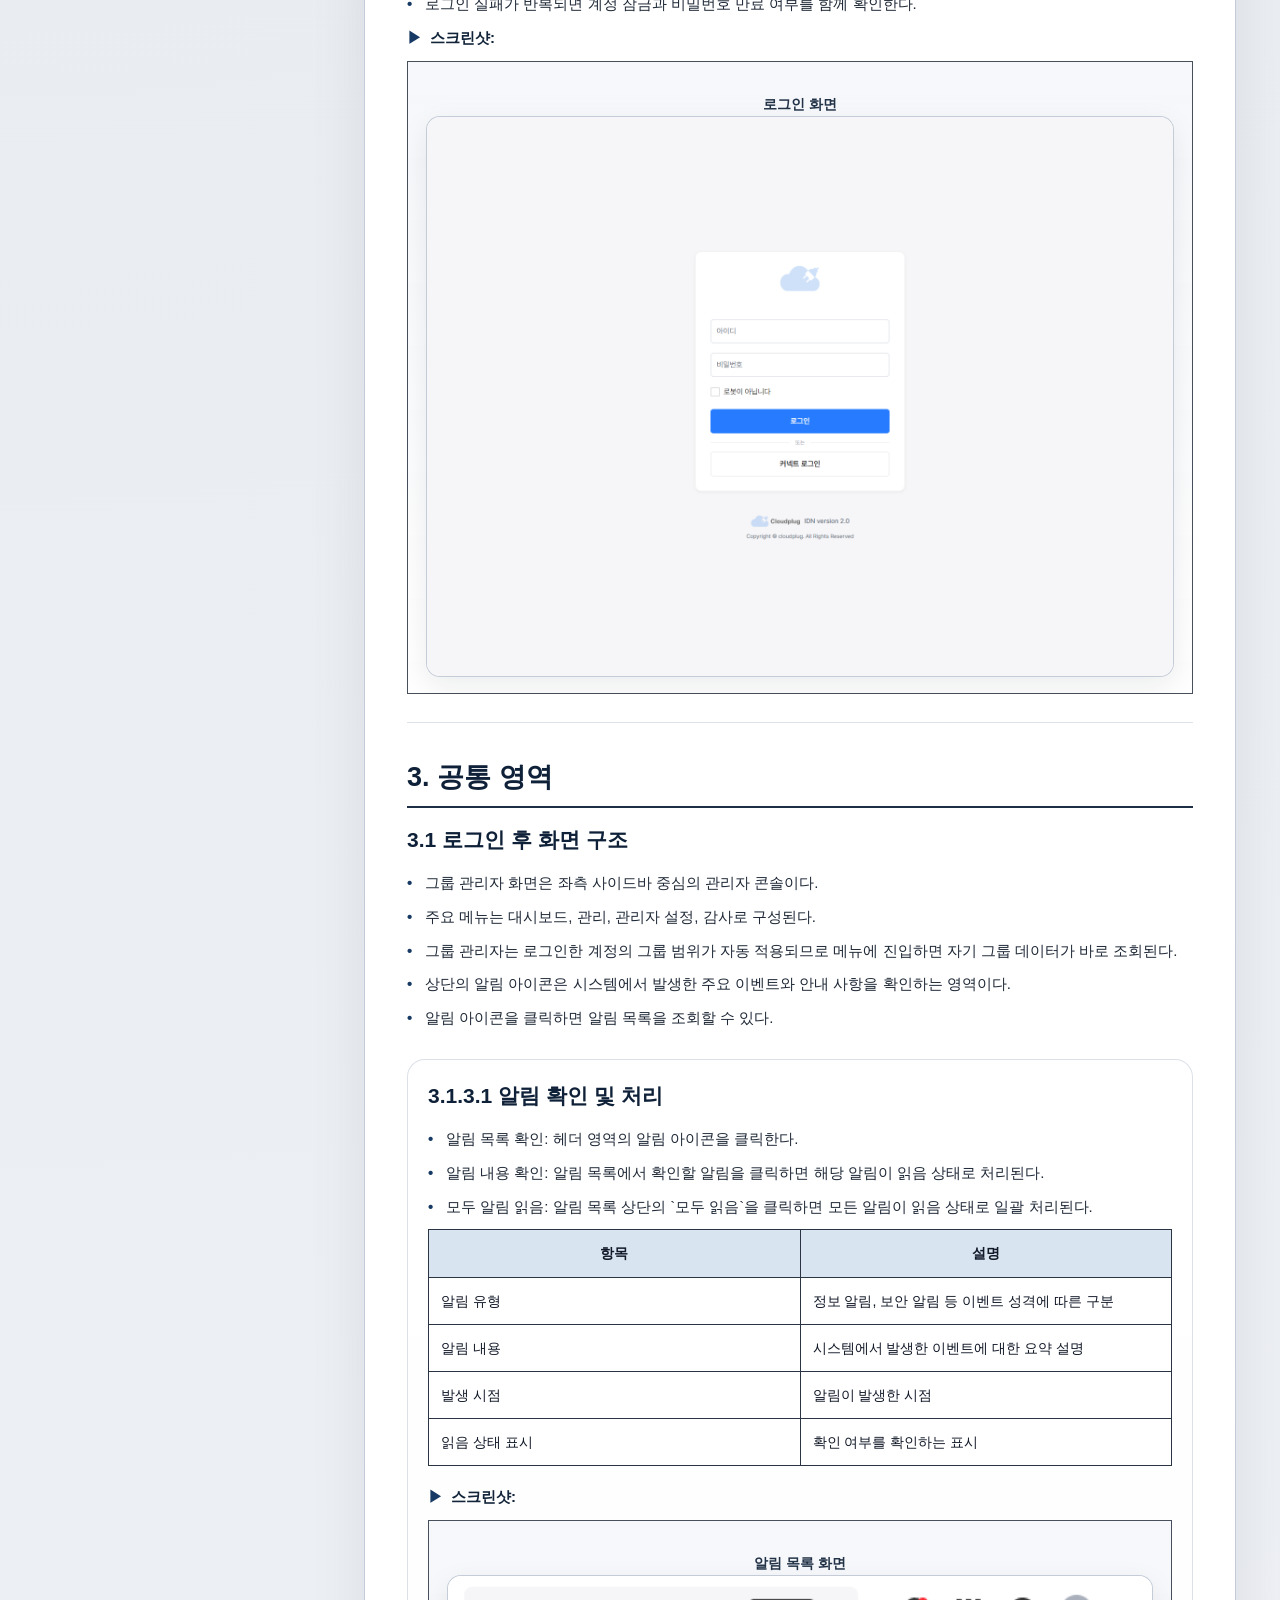
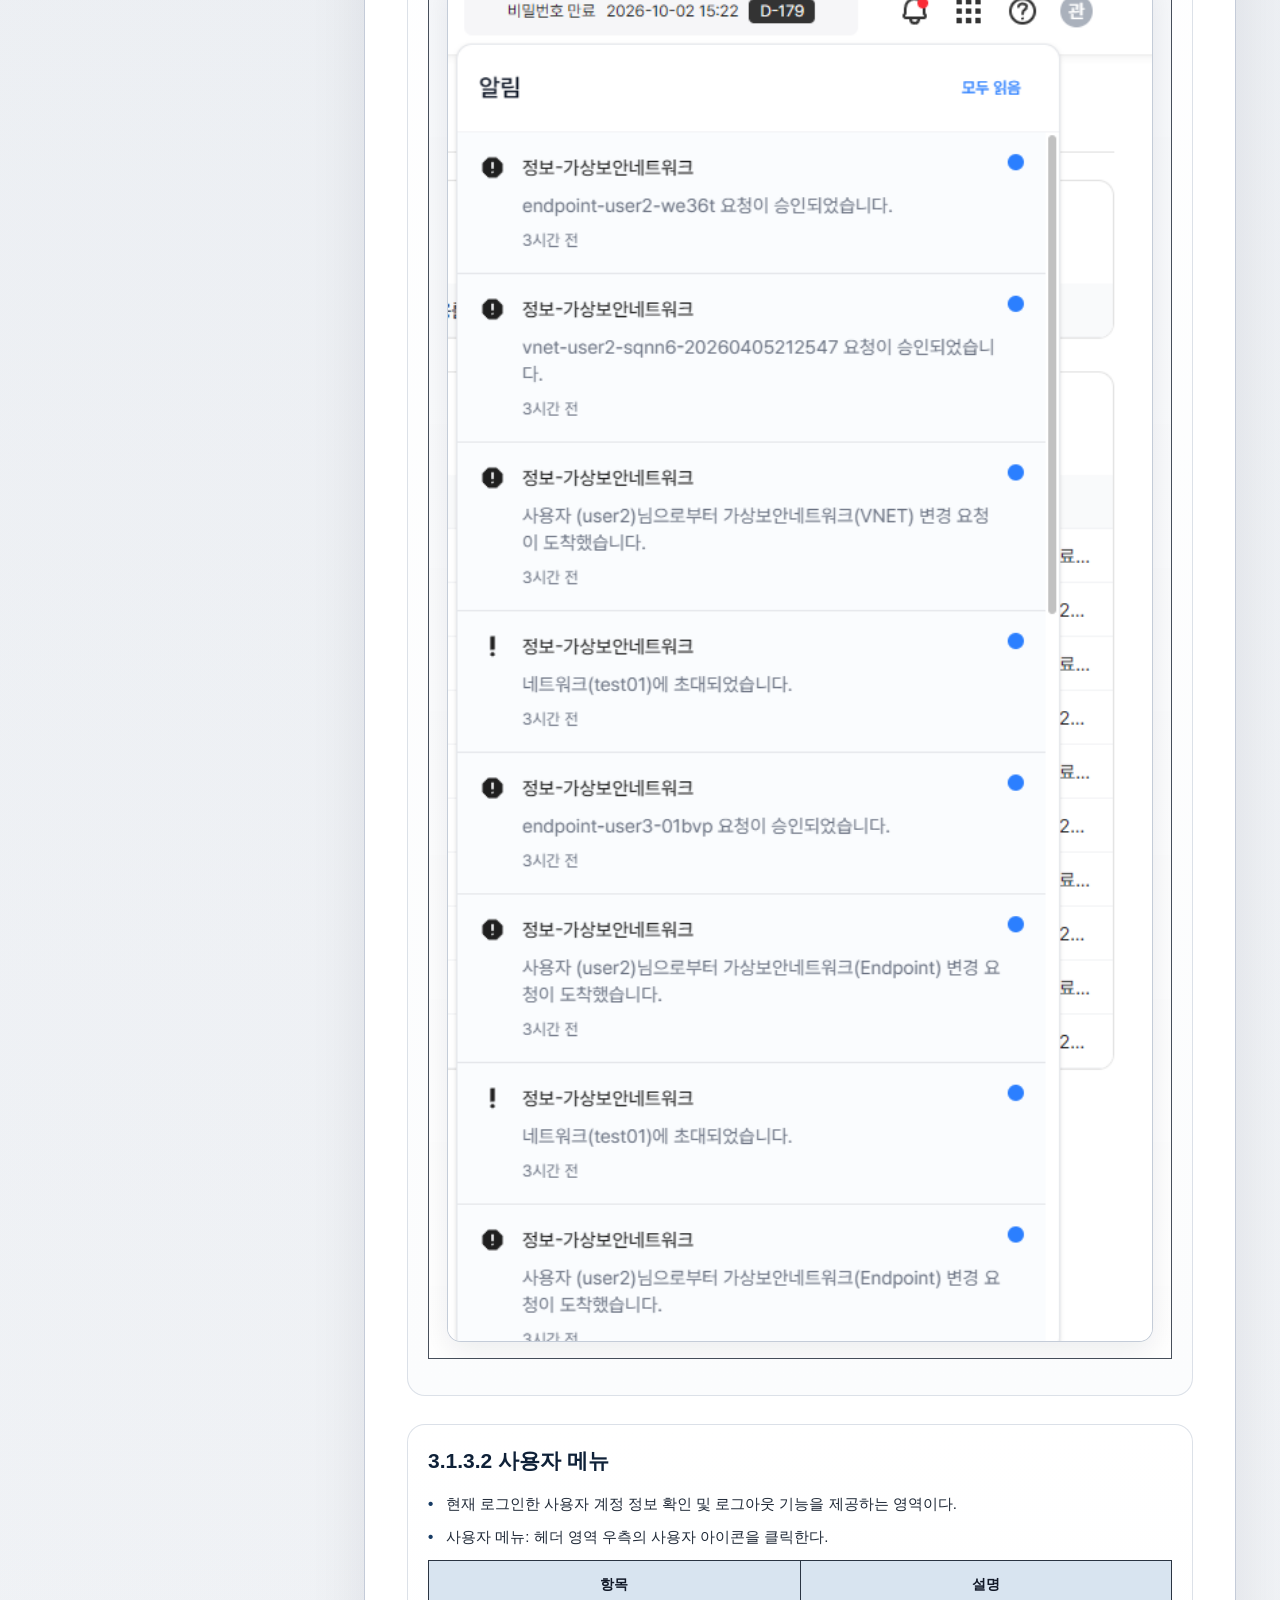
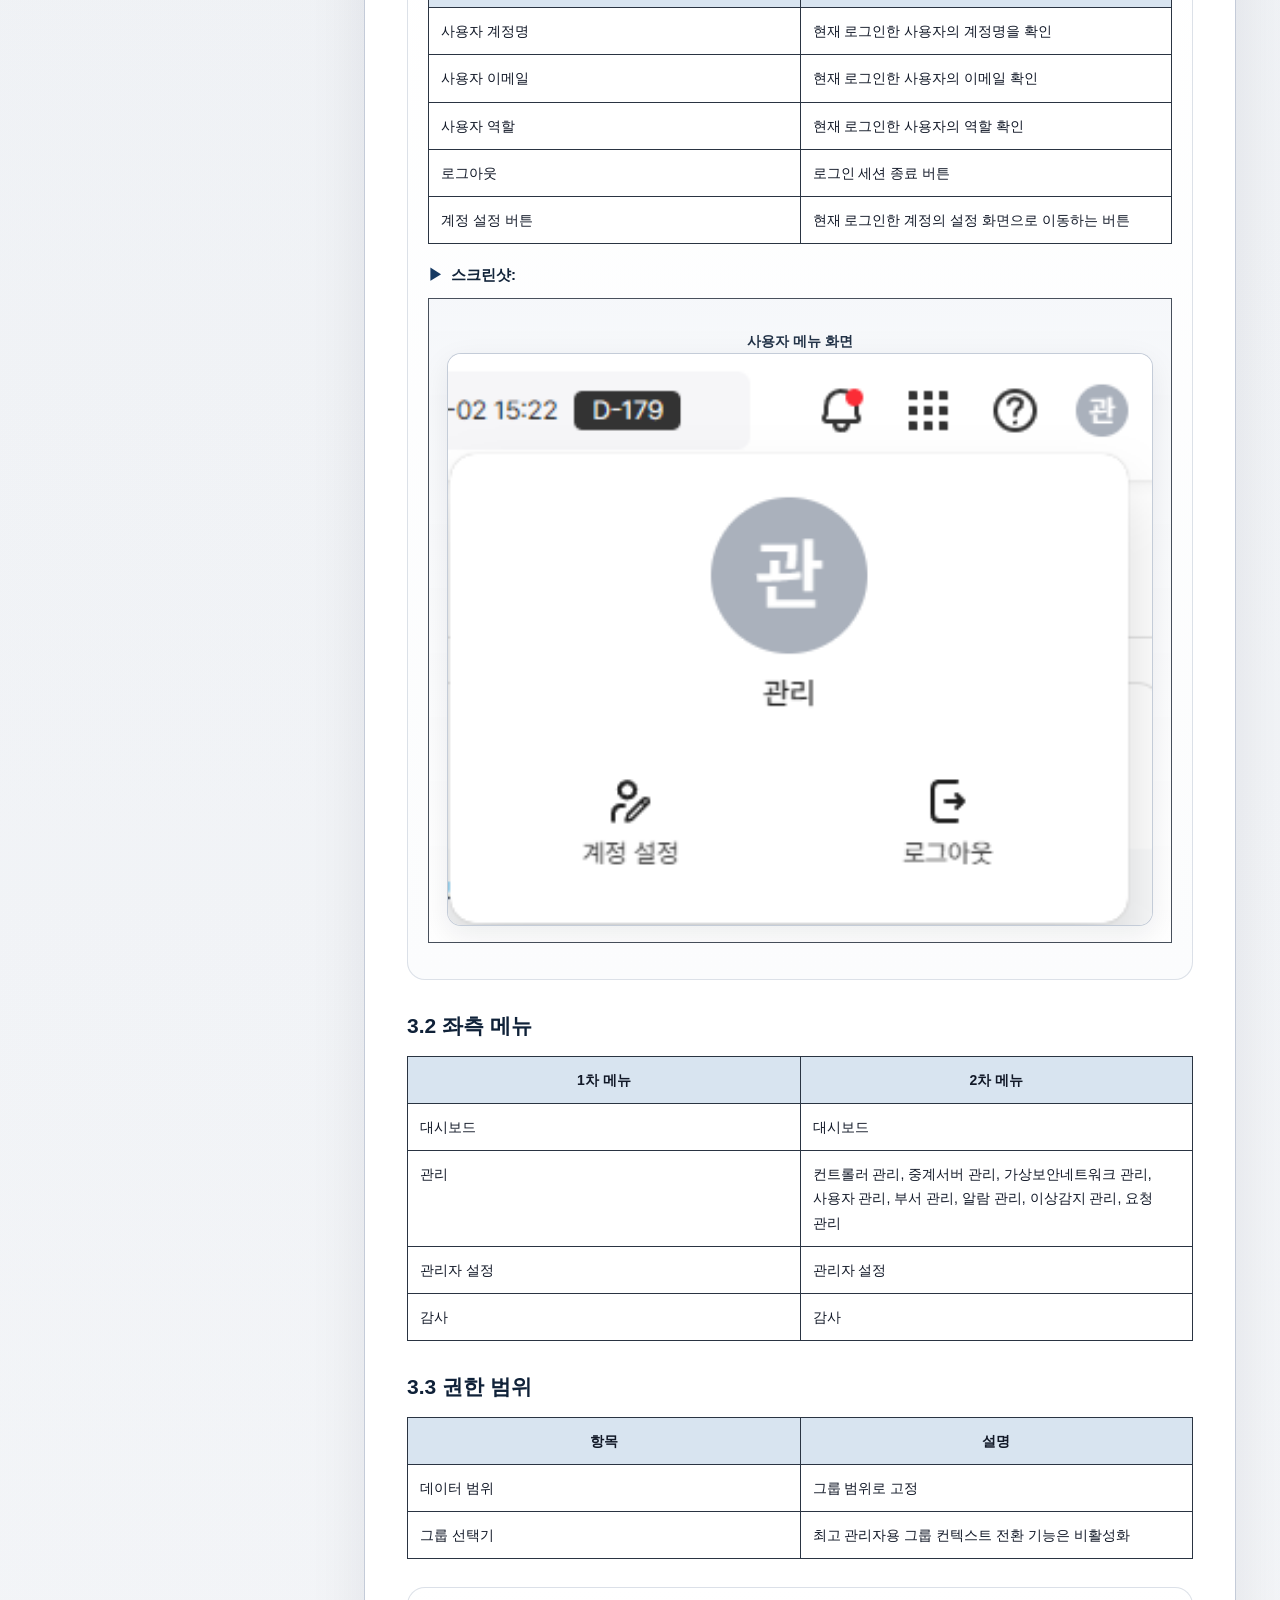
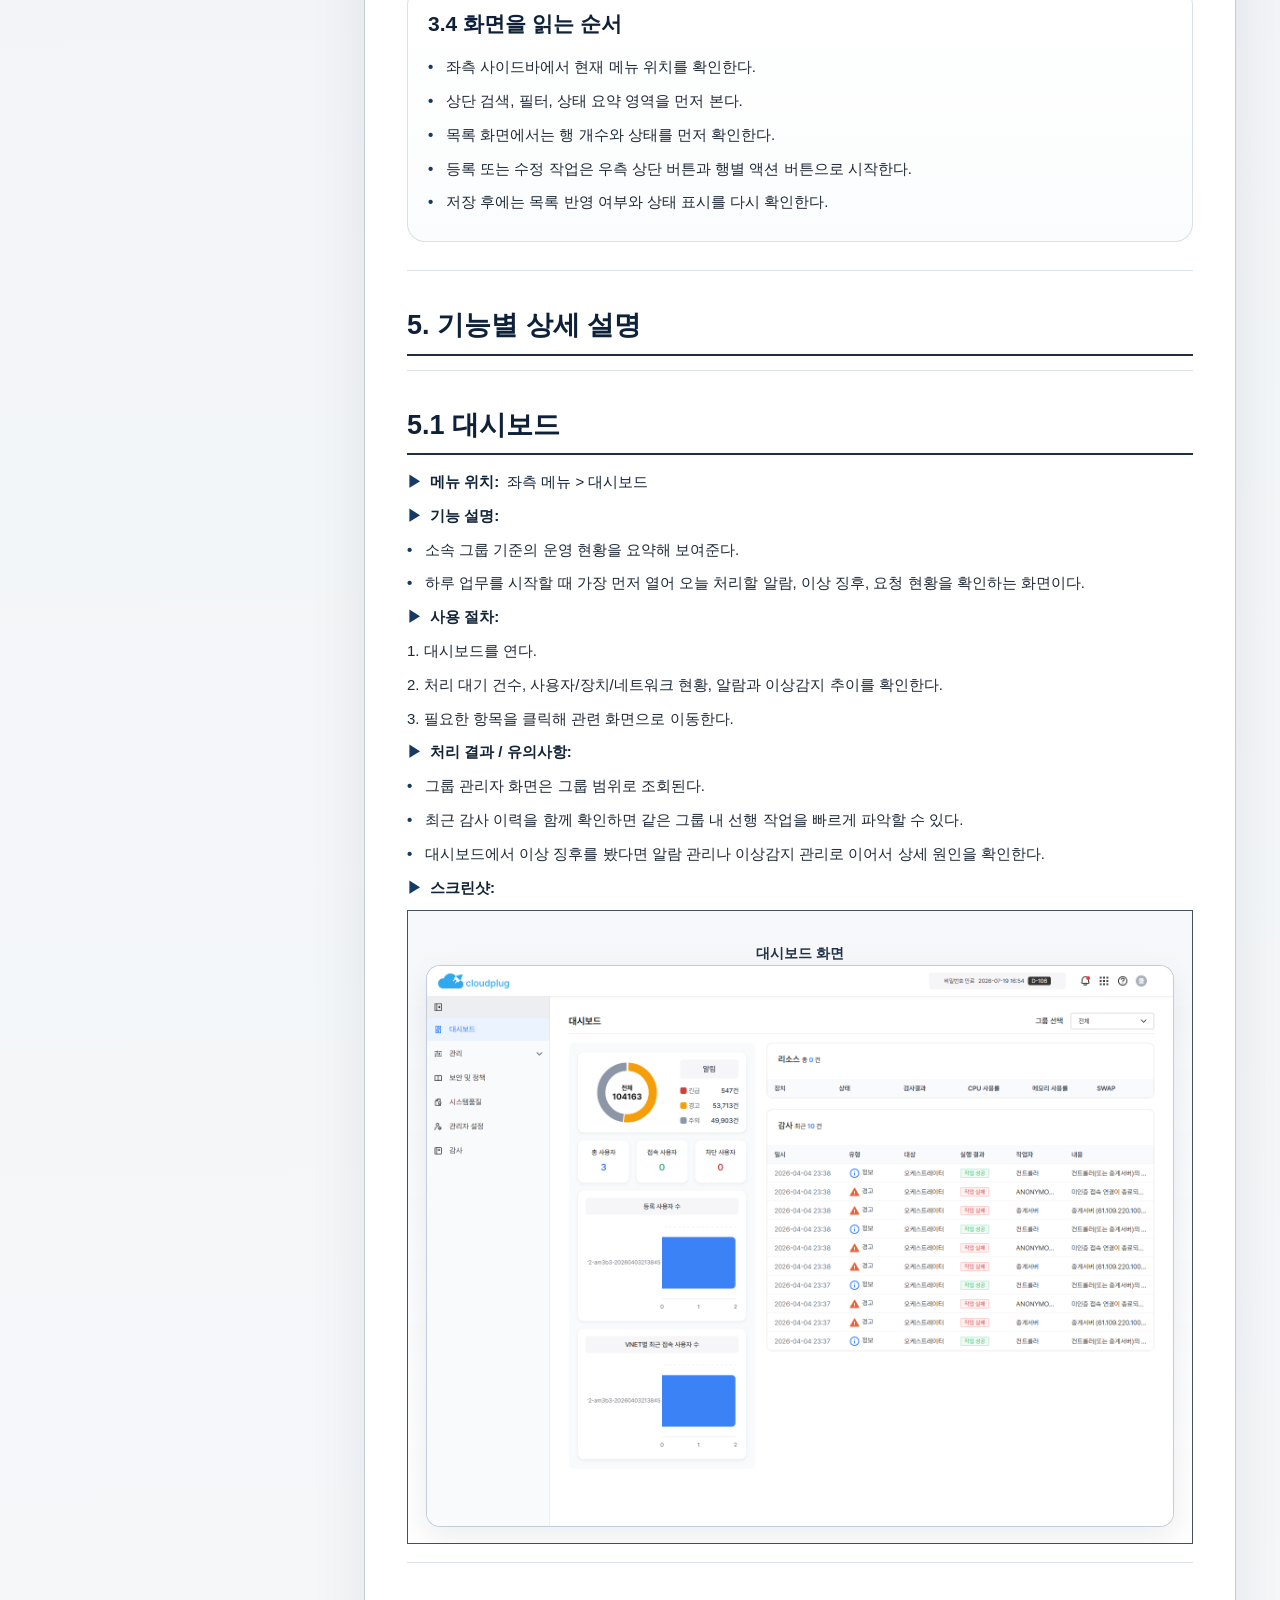
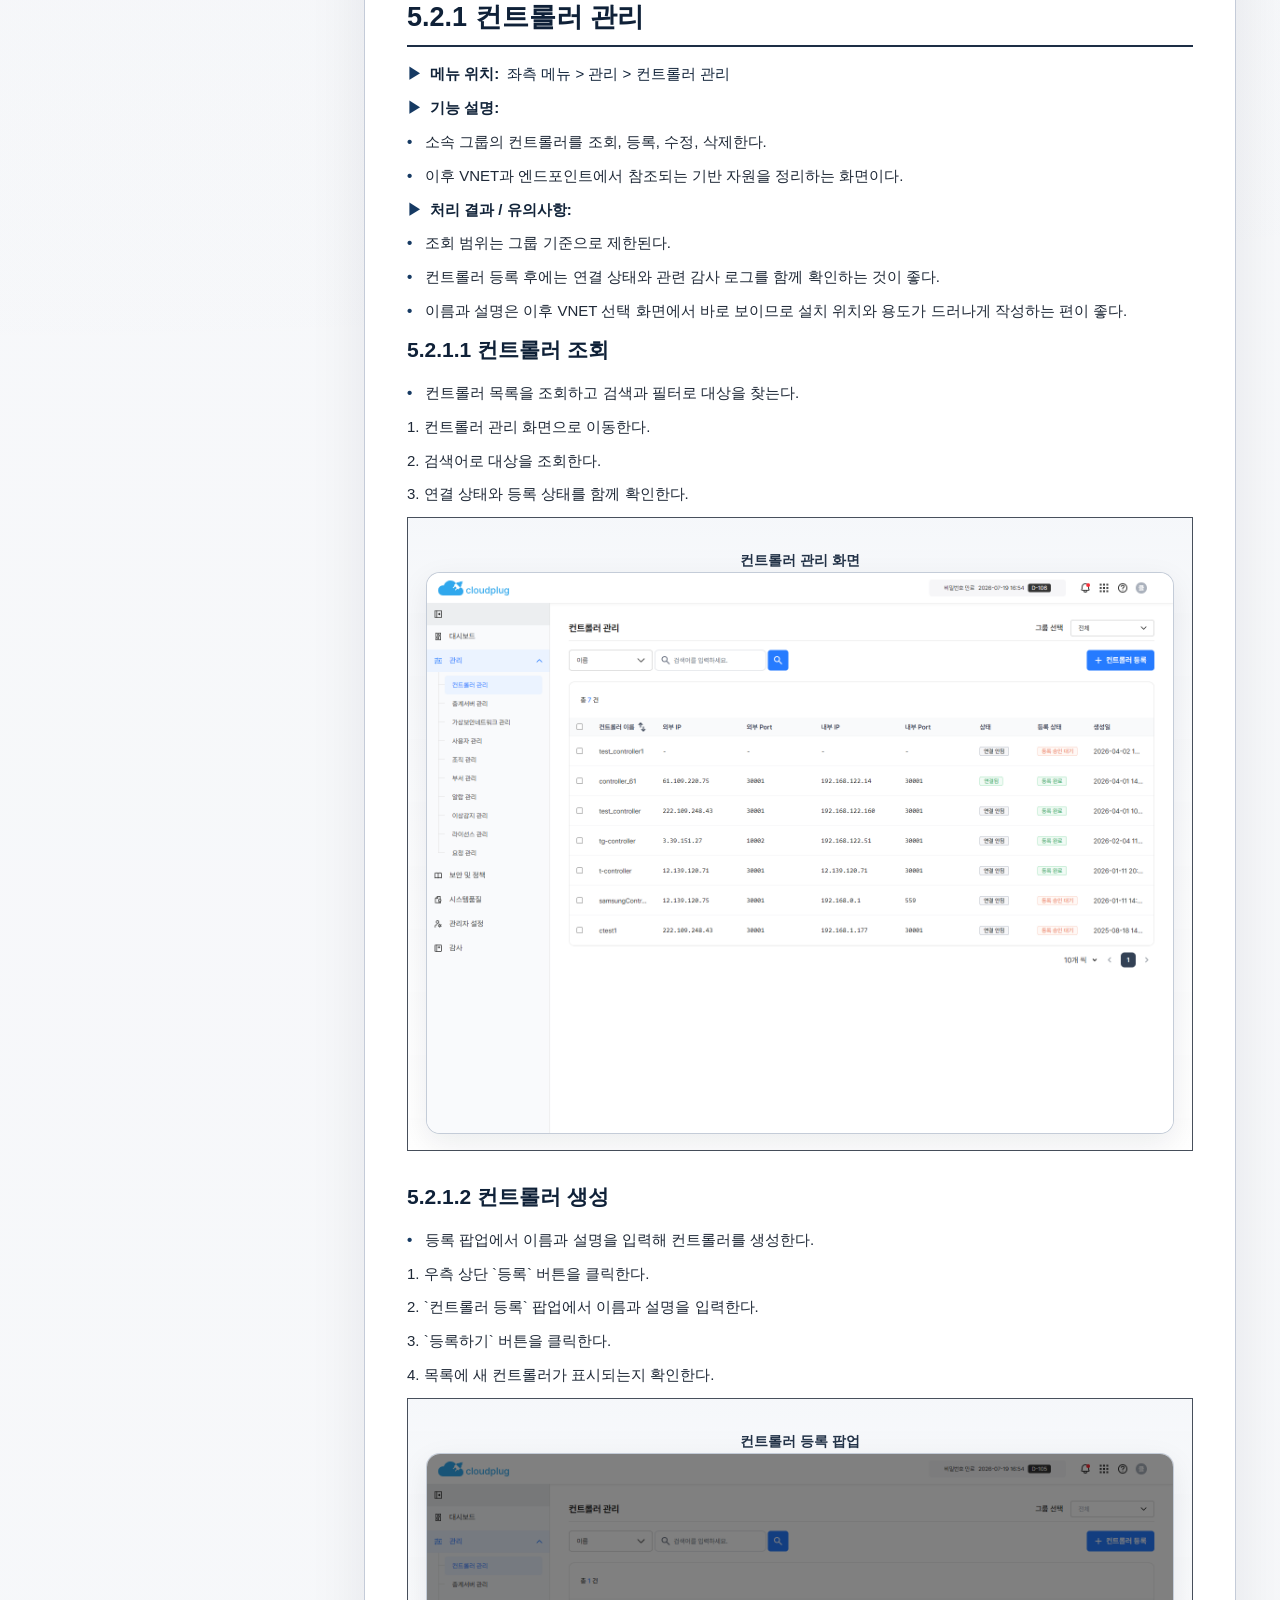
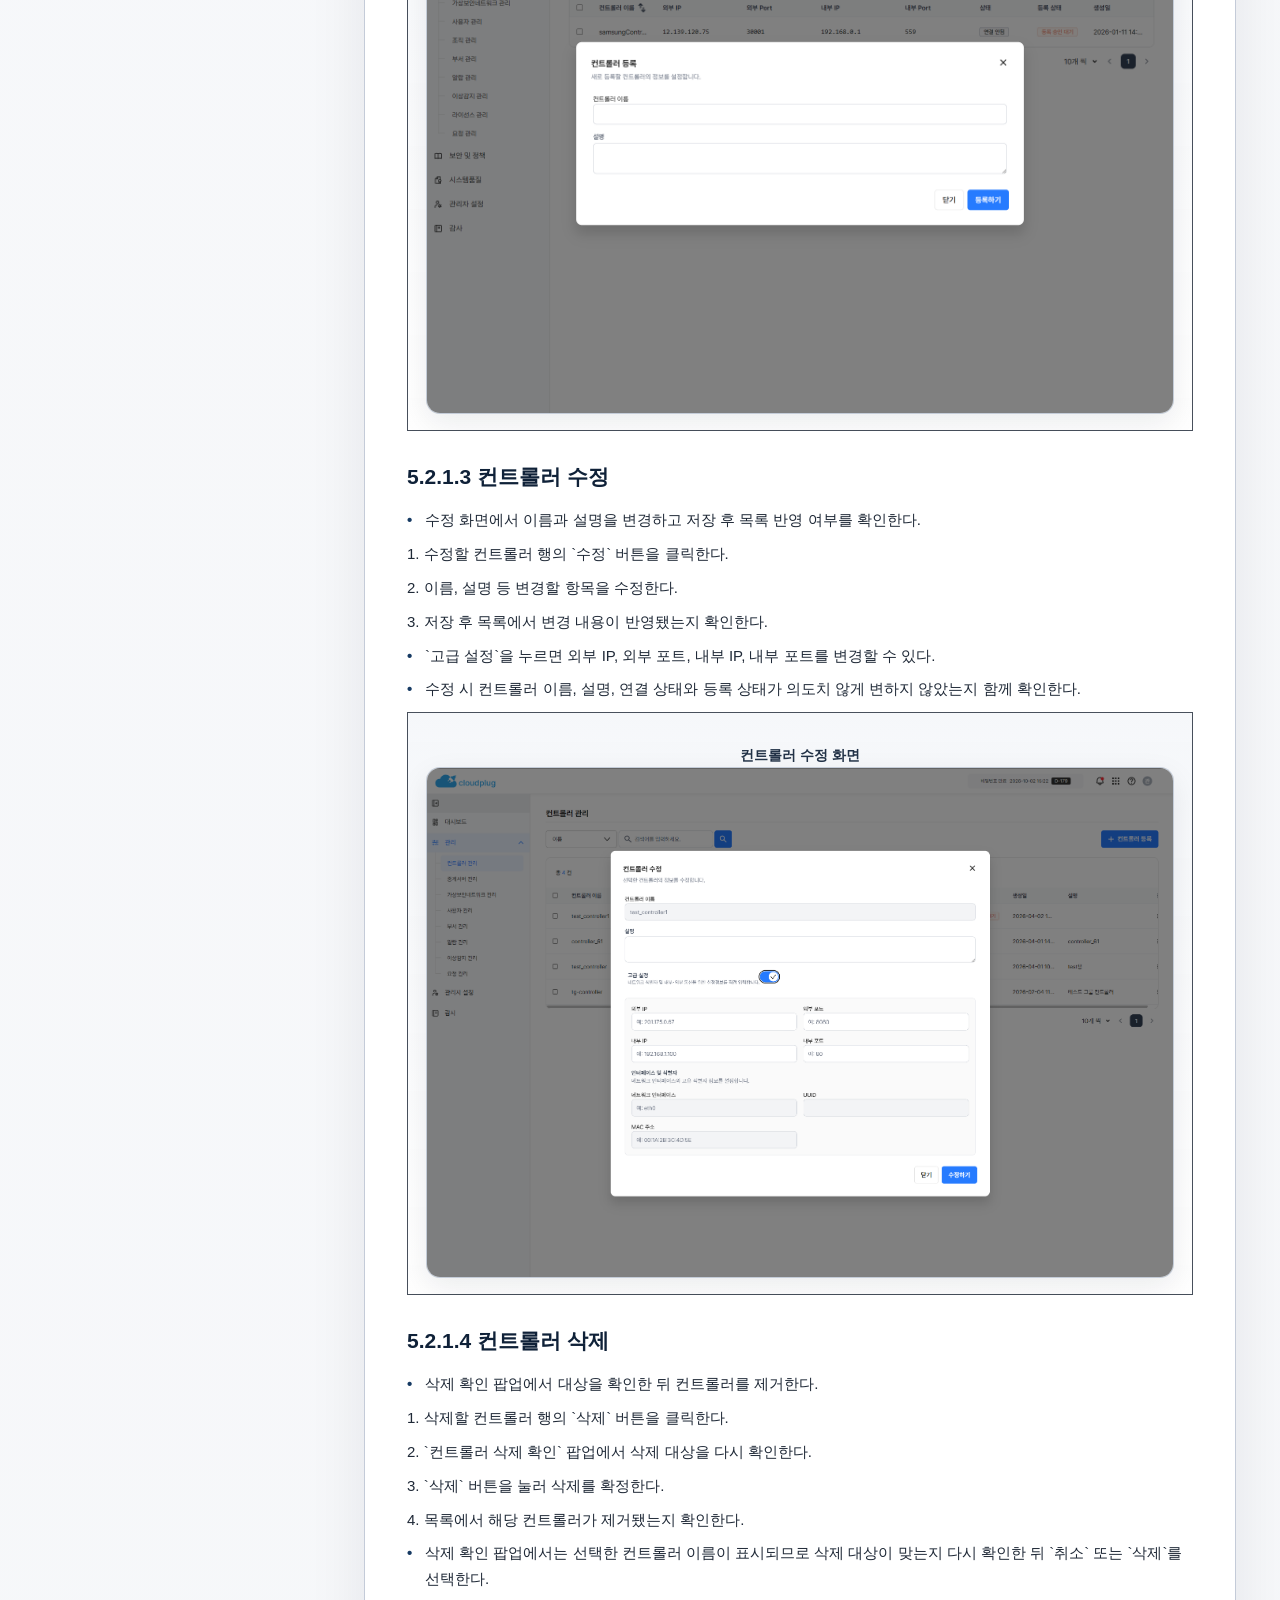
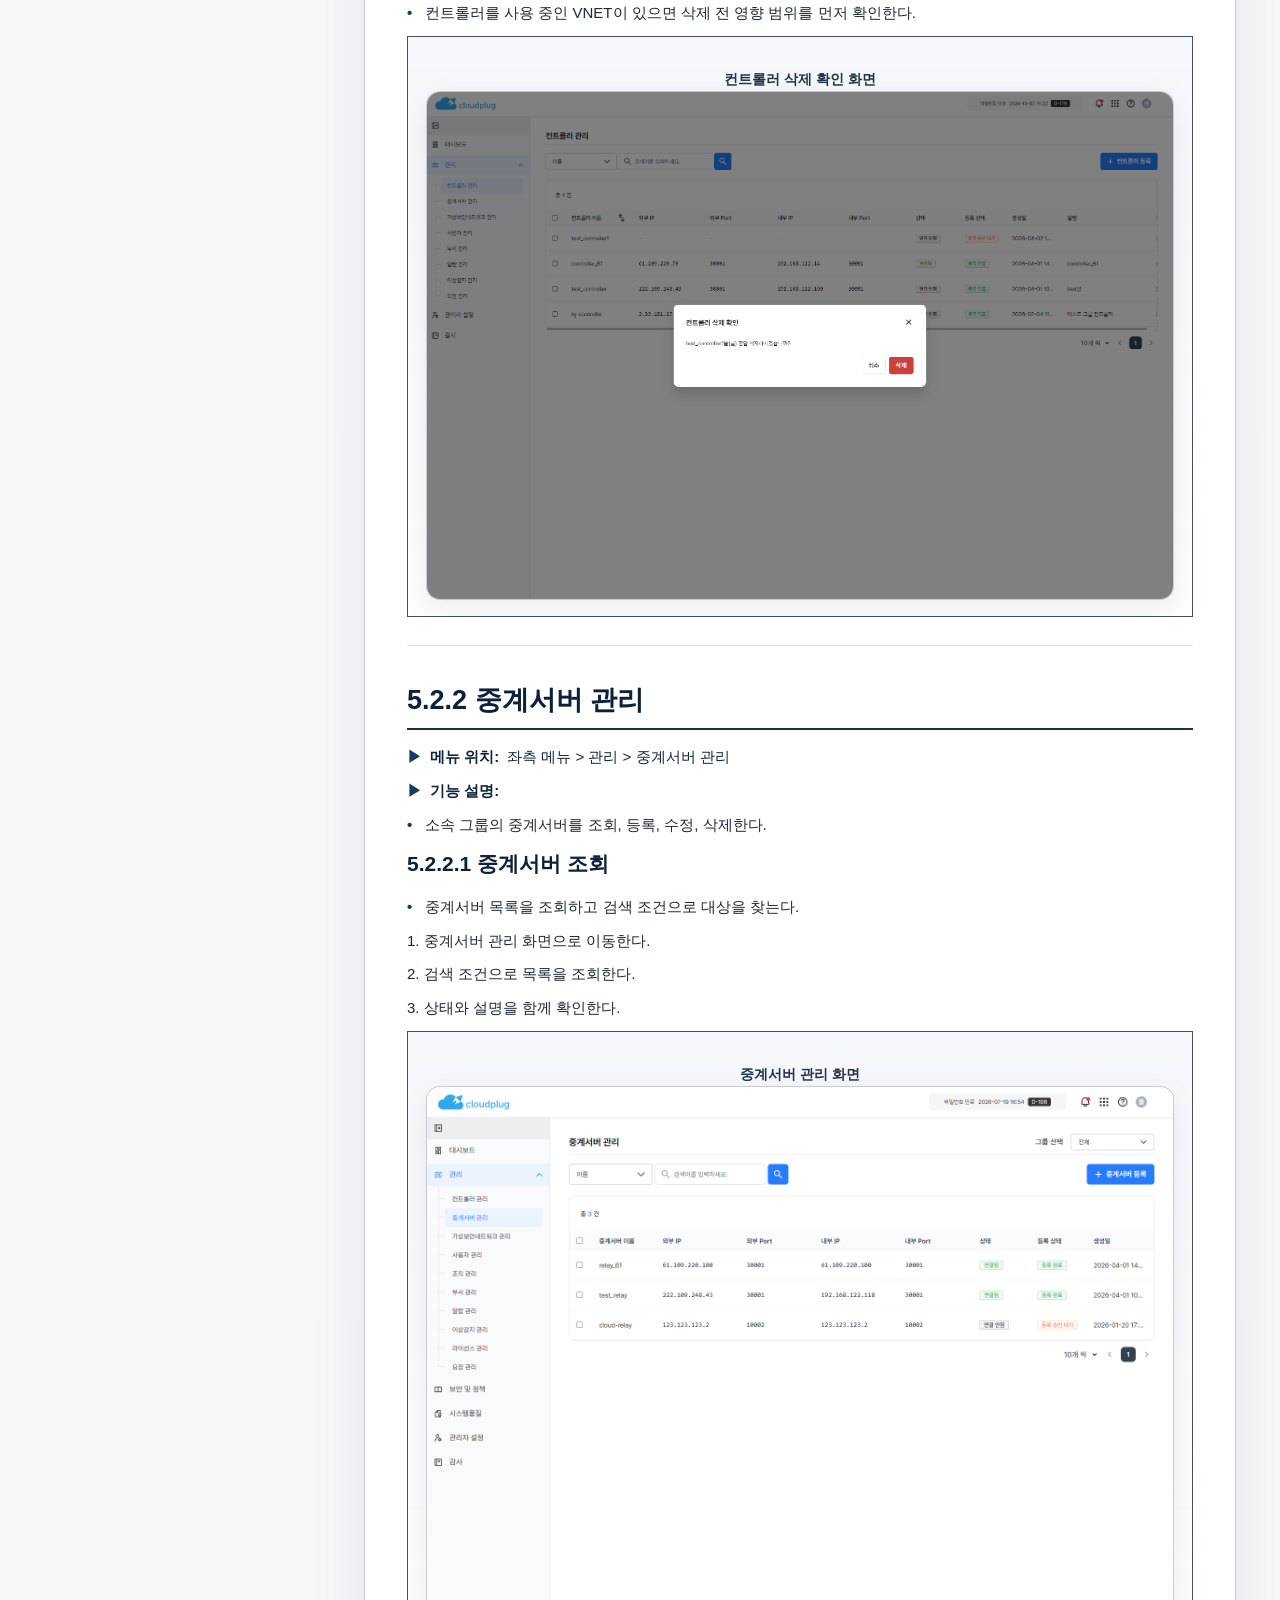
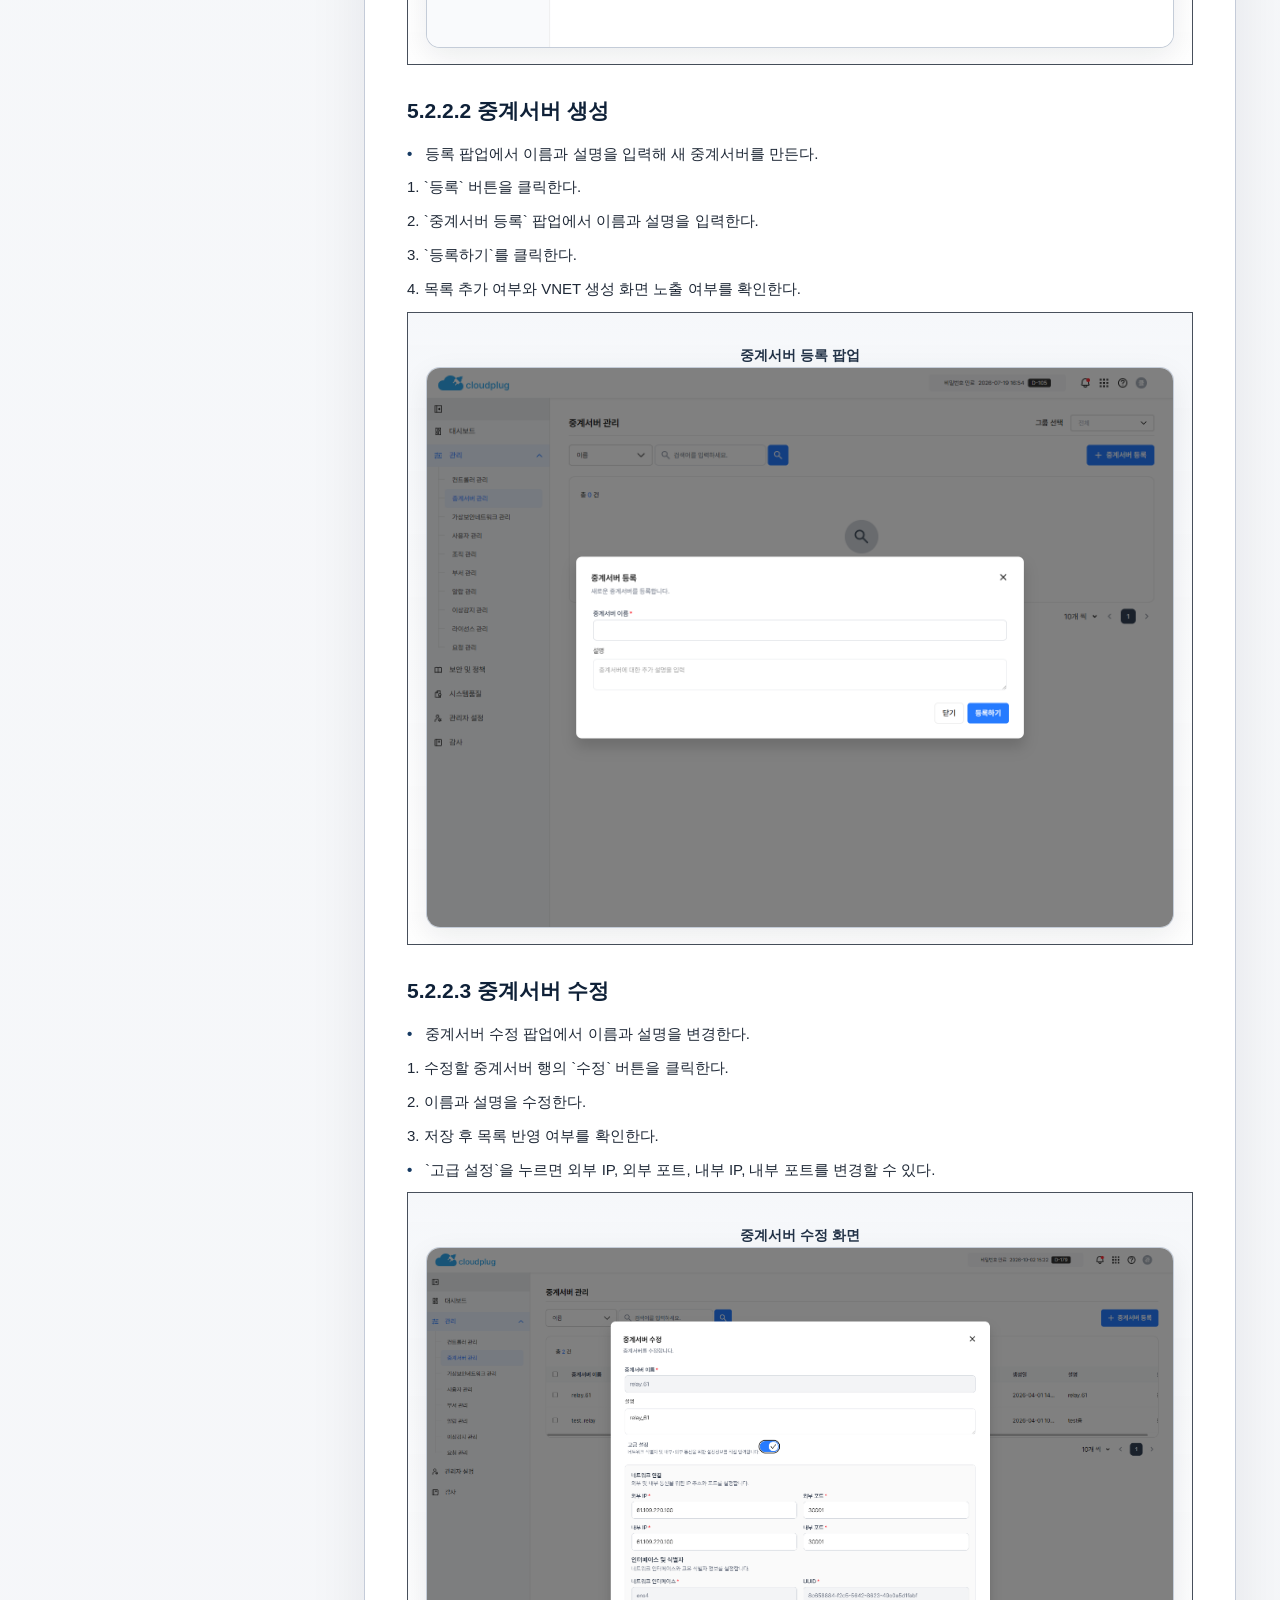
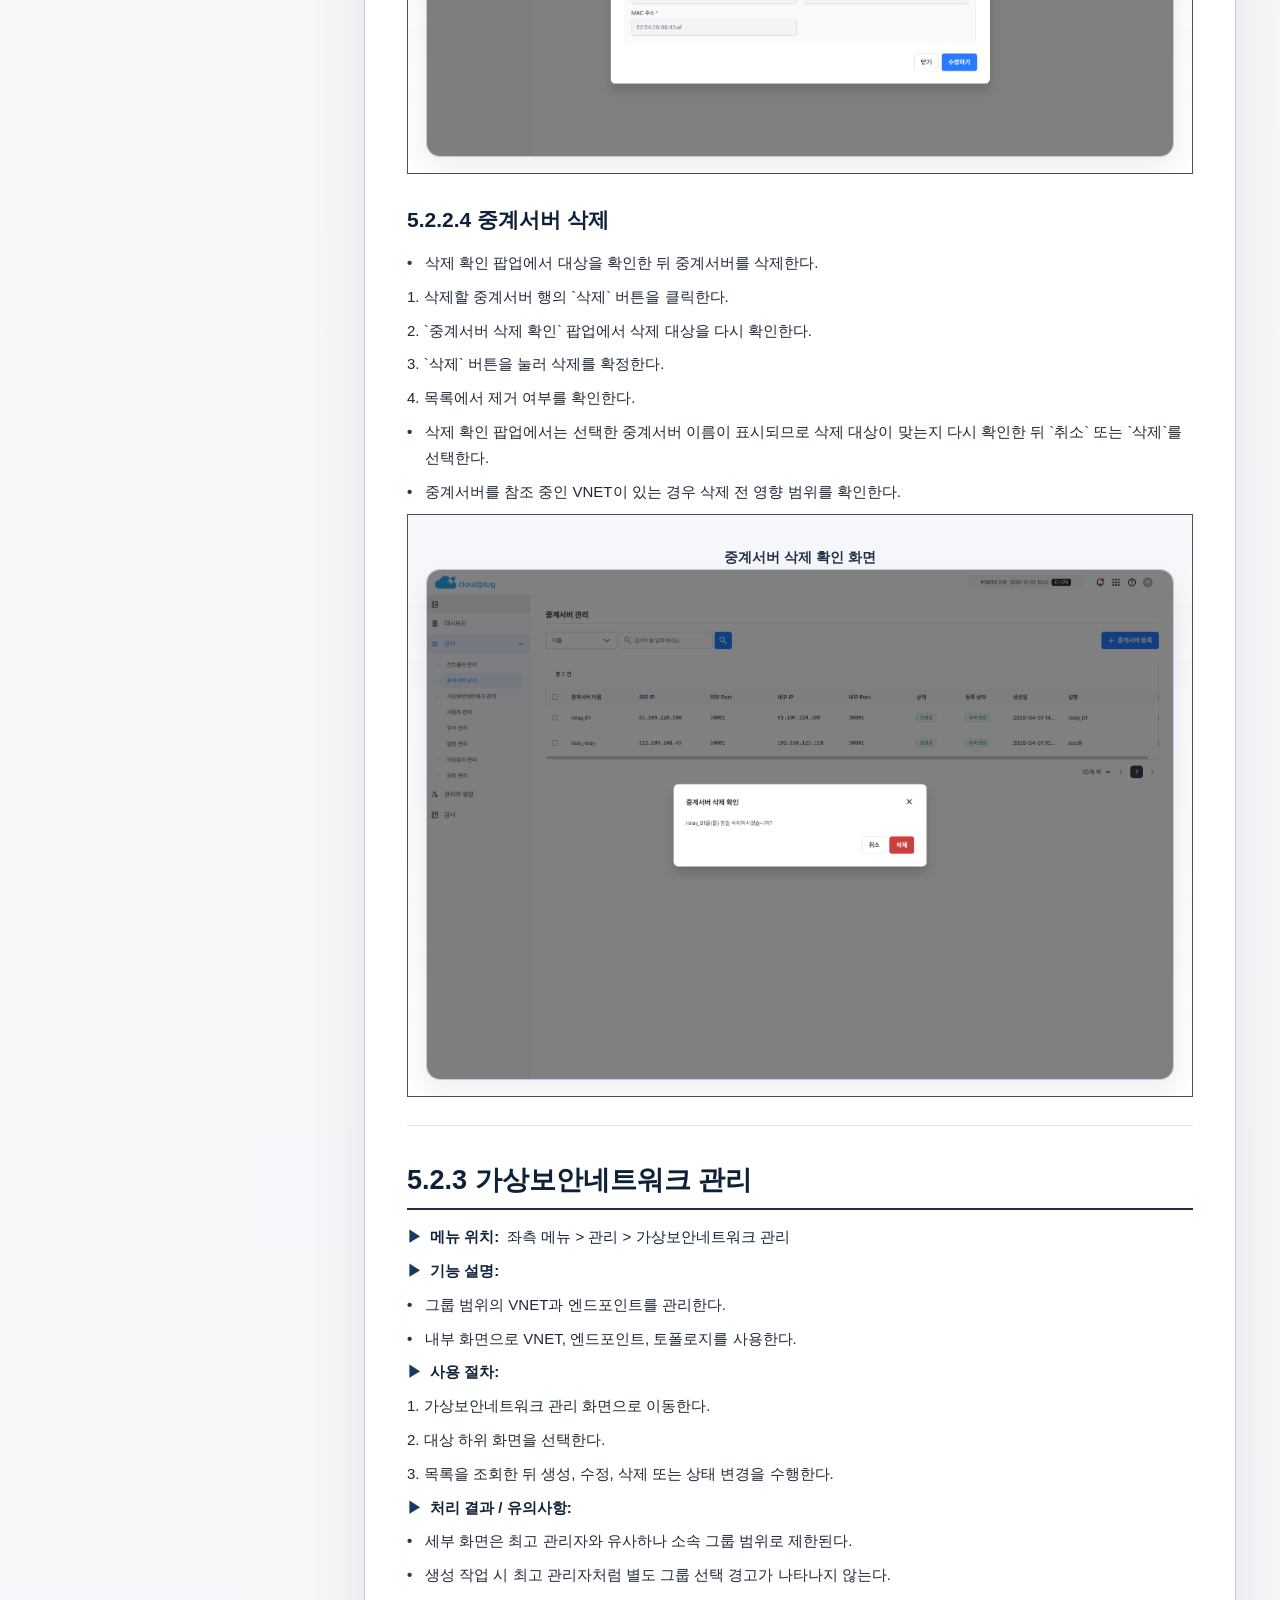
==== commit 4b6dbd0d: "이미지 확대 기능 추가" ====
--- a/manuals/group-admin.html
+++ b/manuals/group-admin.html
@@ -881,7 +881,7 @@
             <h2>5.2.4 사용자 관리</h2>
             <p class="label-row"><span>▶</span><strong>메뉴 위치:</strong> 좌측 메뉴 &gt; 관리 &gt; 사용자 관리</p>
             <p class="label-row"><span>▶</span><strong>기능 설명:</strong></p>
-            <p class="bullet-line">사용자 조회, 사용자 등록, 사용자 수정, 승인권자와 부서장 속성 관리를 수행한다.</p>
+            <p class="bullet-line">사용자 조회, 승인권자와 부서장 속성 관리, 계정 차단, 장치 할당 관리를 수행한다.</p>
             <p class="label-row"><span>▶</span><strong>처리 결과 / 유의사항:</strong></p>
             <p class="bullet-line">그룹 범위 사용자만 조회된다.</p>
             <p class="bullet-line">결재권자 설정은 요청 처리 흐름에 바로 반영되므로 저장 전 역할을 다시 확인한다.</p>
@@ -908,6 +908,7 @@
                 </table>
               </div>
             </article>
+            <!--
             <article class="manual-article">
               <h3>5.2.4.2 사용자 생성</h3>
               <p class="bullet-line">필수 항목과 부서, 직위를 입력해 새 사용자를 등록한다.</p>
@@ -979,6 +980,7 @@
                 </table>
               </div>
             </article>
+            -->
             <article class="manual-article">
               <h3>5.2.4.5 계정 차단 및 해제</h3>
               <p class="bullet-line">사용자 목록의 계정차단 토글을 이용해 차단 또는 해제를 수행한다.</p>
@@ -1758,5 +1760,7 @@
     </script>
     <script type="module" src="../assets/js/toc.js">
     </script>
+    <script type="module" src="../assets/js/image-viewer.js">
+    </script>
   </body>
 </html>
--- a/assets/css/manual.css
+++ b/assets/css/manual.css
@@ -86,6 +86,13 @@
   background: #fff;
   box-shadow: 0 10px 30px rgba(15, 23, 42, 0.08);
   object-fit: contain;
+  cursor: zoom-in;
+  transition: transform 160ms ease, box-shadow 160ms ease;
+}
+
+.manual-screenshot:hover {
+  transform: translateY(-2px);
+  box-shadow: 0 14px 34px rgba(15, 23, 42, 0.12);
 }
 
 .manual-screenshot-placeholder {
@@ -135,3 +142,88 @@
   object-fit: contain;
   object-position: top center;
 }
+
+.screenshot-lightbox {
+  position: fixed;
+  inset: 0;
+  z-index: 9999;
+  display: grid;
+  place-items: center;
+  padding: 24px;
+  border: 0;
+  background: rgba(15, 23, 42, 0.86);
+}
+
+.screenshot-lightbox[hidden] {
+  display: none;
+}
+
+.screenshot-lightbox.is-open {
+  animation: lightbox-fade-in 180ms ease;
+}
+
+.screenshot-lightbox-backdrop {
+  position: absolute;
+  inset: 0;
+}
+
+.screenshot-lightbox-panel {
+  position: relative;
+  z-index: 1;
+  display: grid;
+  gap: 12px;
+  width: min(96vw, 1600px);
+  max-height: calc(100vh - 48px);
+}
+
+.screenshot-lightbox-close {
+  justify-self: end;
+  width: 44px;
+  height: 44px;
+  border: 1px solid rgba(255, 255, 255, 0.28);
+  border-radius: 999px;
+  background: rgba(15, 23, 42, 0.72);
+  color: #fff;
+  font-size: 28px;
+  line-height: 1;
+  cursor: pointer;
+}
+
+.screenshot-lightbox-close:hover {
+  background: rgba(15, 23, 42, 0.92);
+}
+
+.screenshot-lightbox-figure {
+  margin: 0;
+  display: grid;
+  gap: 12px;
+}
+
+.screenshot-lightbox-image {
+  display: block;
+  max-width: 100%;
+  max-height: calc(100vh - 140px);
+  margin: 0 auto;
+  border-radius: calc(var(--radius-md) + 4px);
+  box-shadow: 0 24px 60px rgba(0, 0, 0, 0.42);
+  background: #fff;
+  object-fit: contain;
+}
+
+.screenshot-lightbox-caption {
+  margin: 0;
+  color: rgba(255, 255, 255, 0.92);
+  text-align: center;
+  font-size: 14px;
+  line-height: 1.5;
+}
+
+@keyframes lightbox-fade-in {
+  from {
+    opacity: 0;
+  }
+
+  to {
+    opacity: 1;
+  }
+}
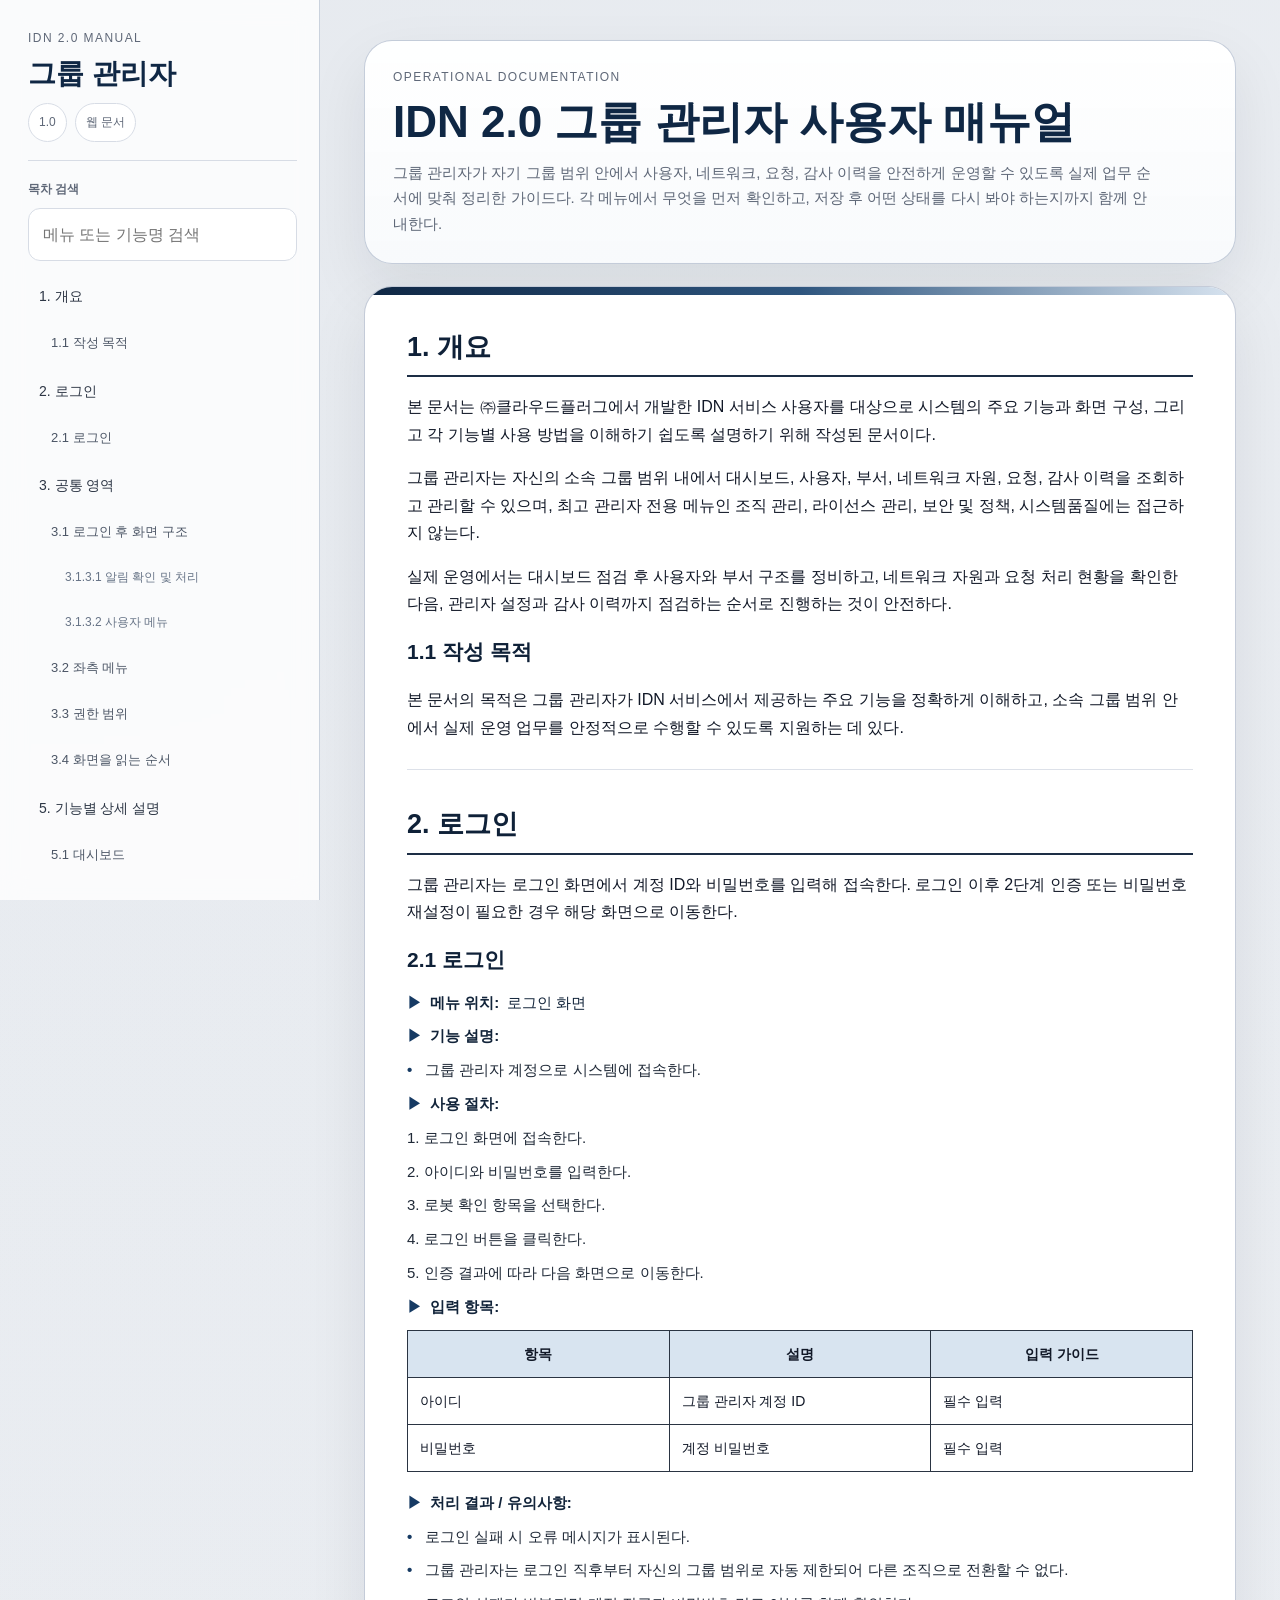
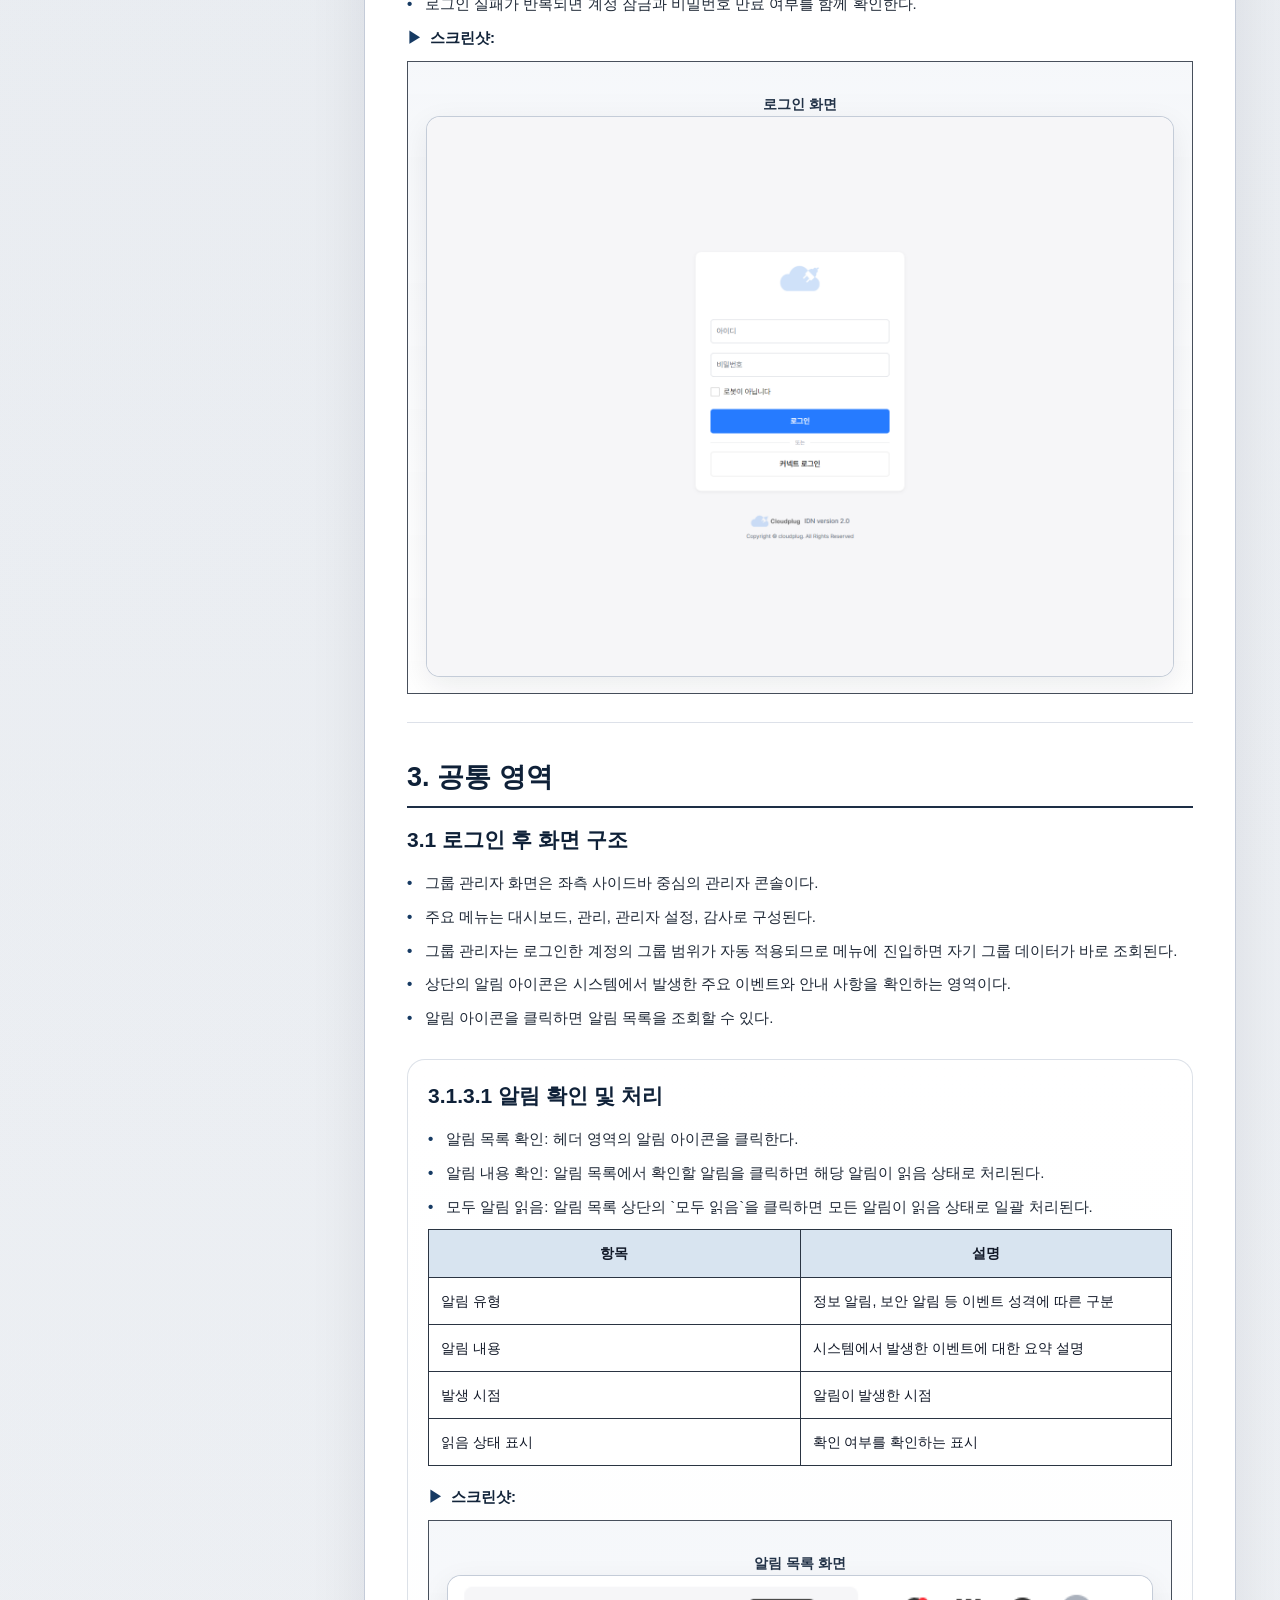
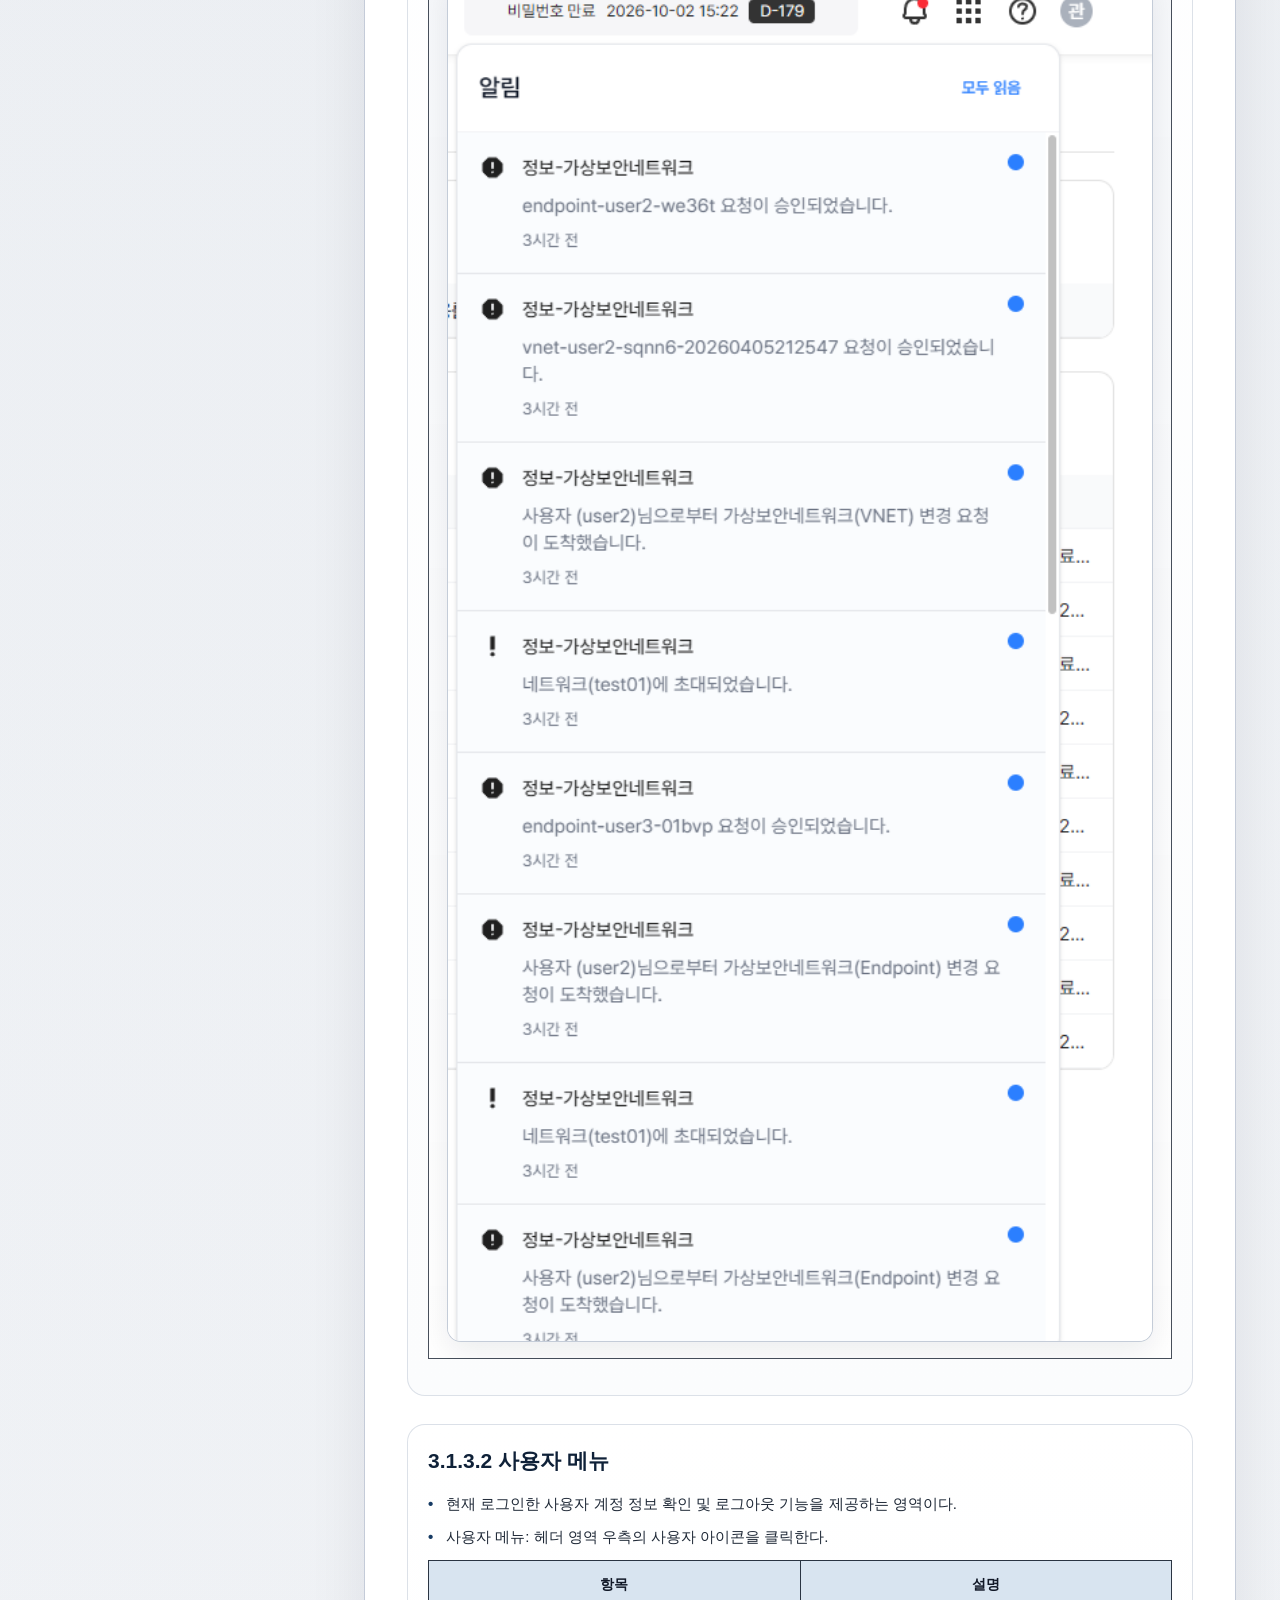
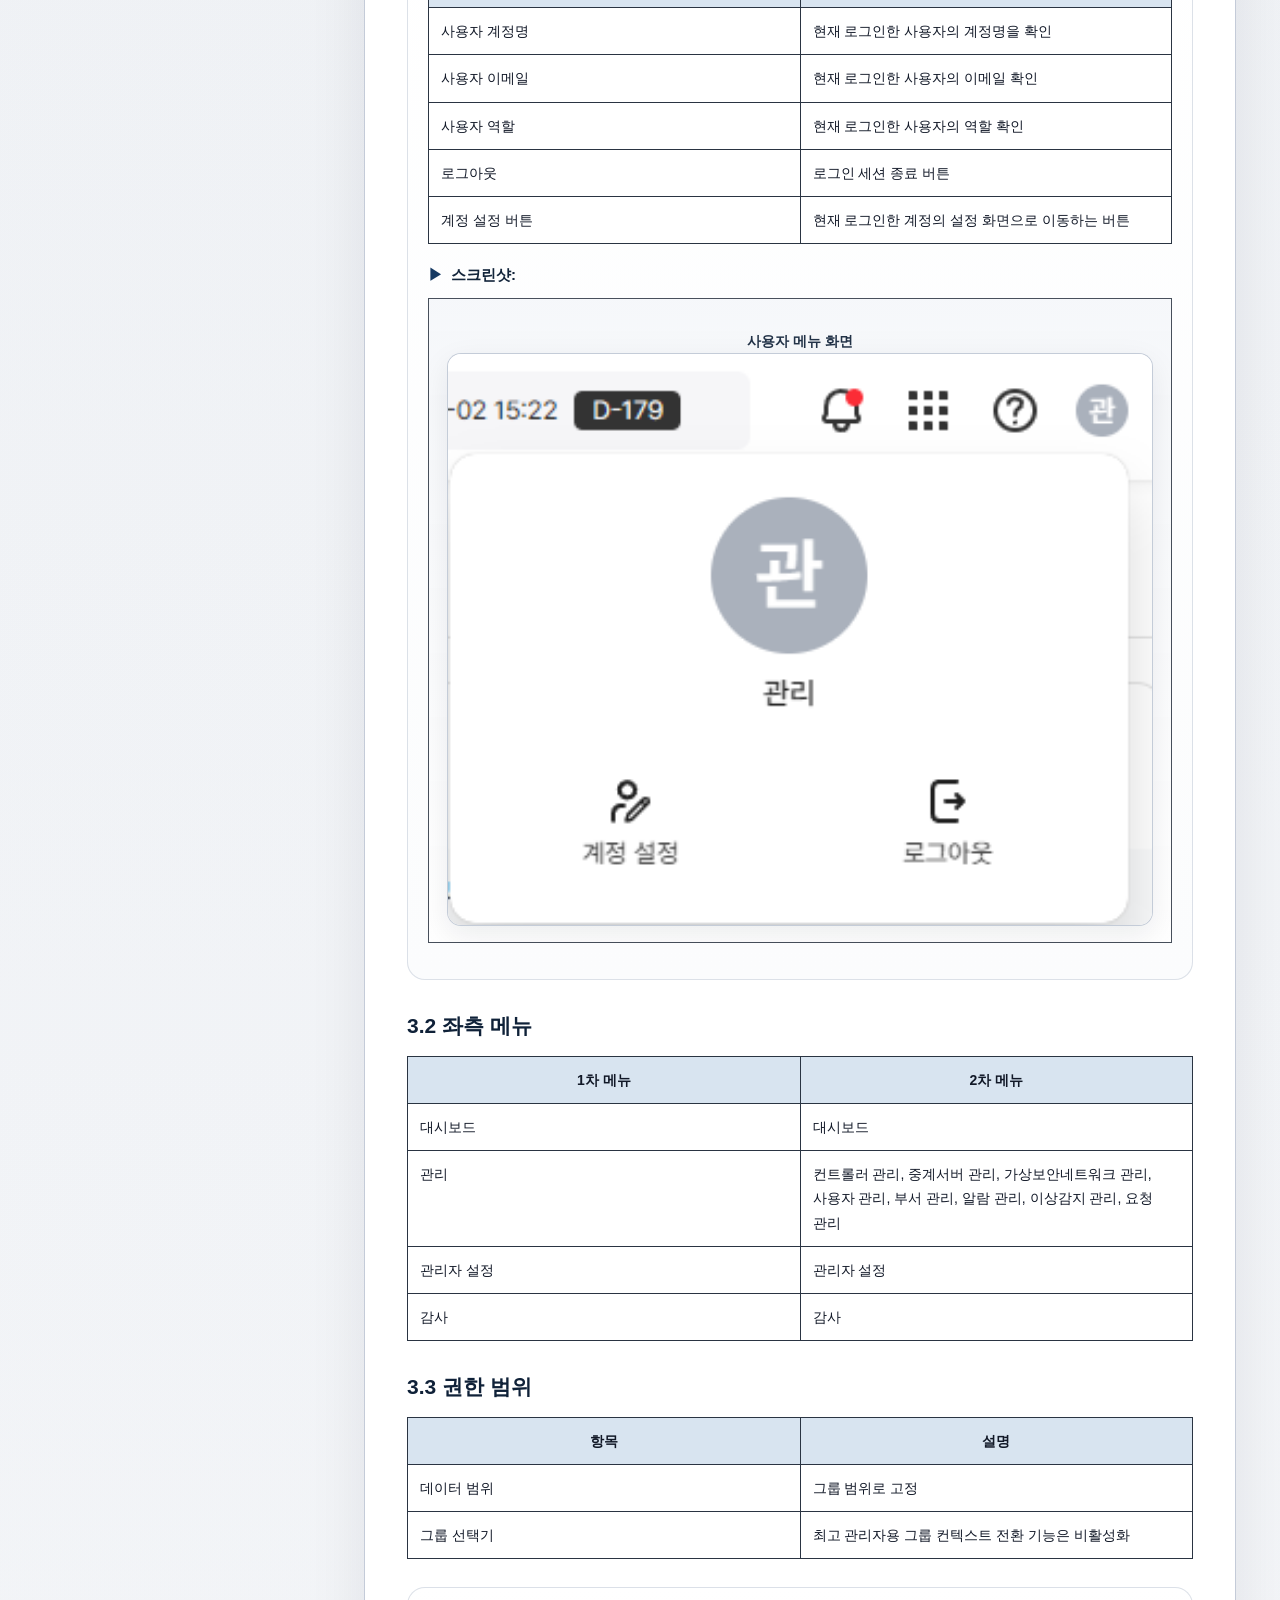
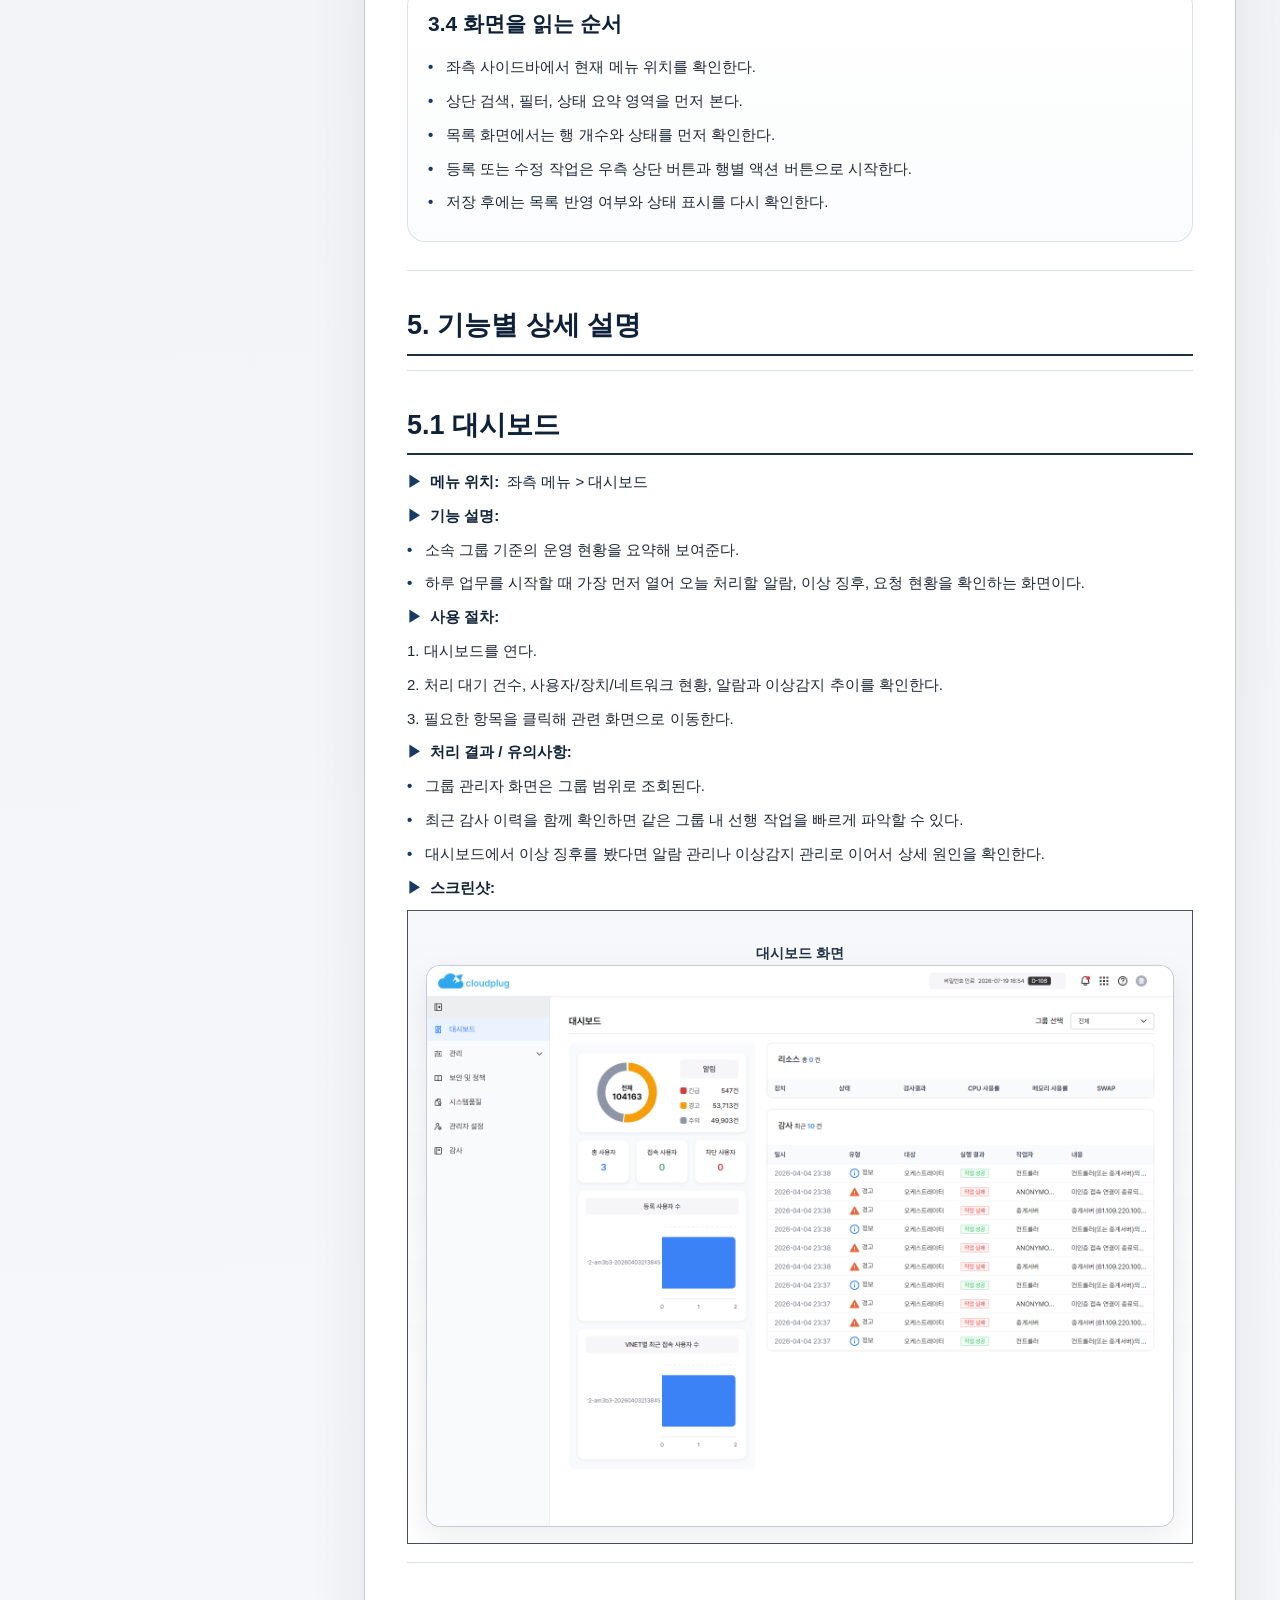
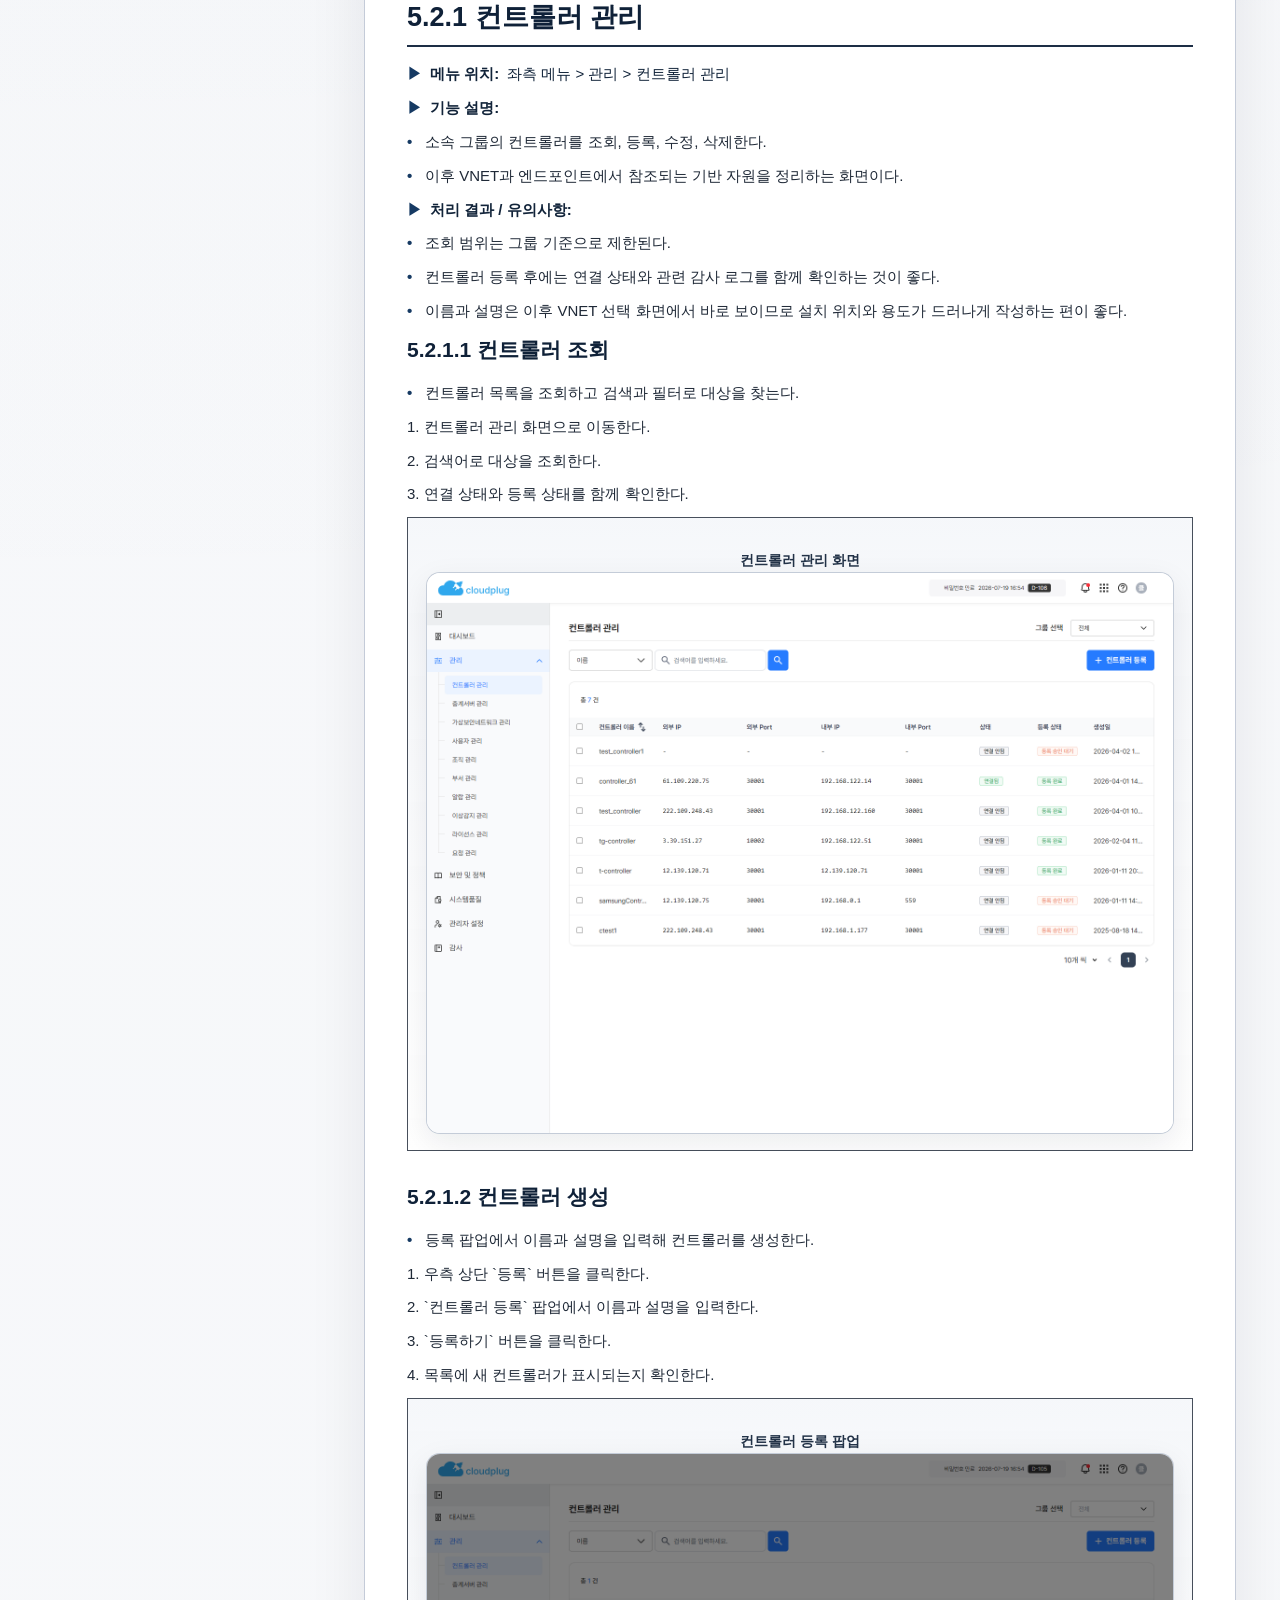
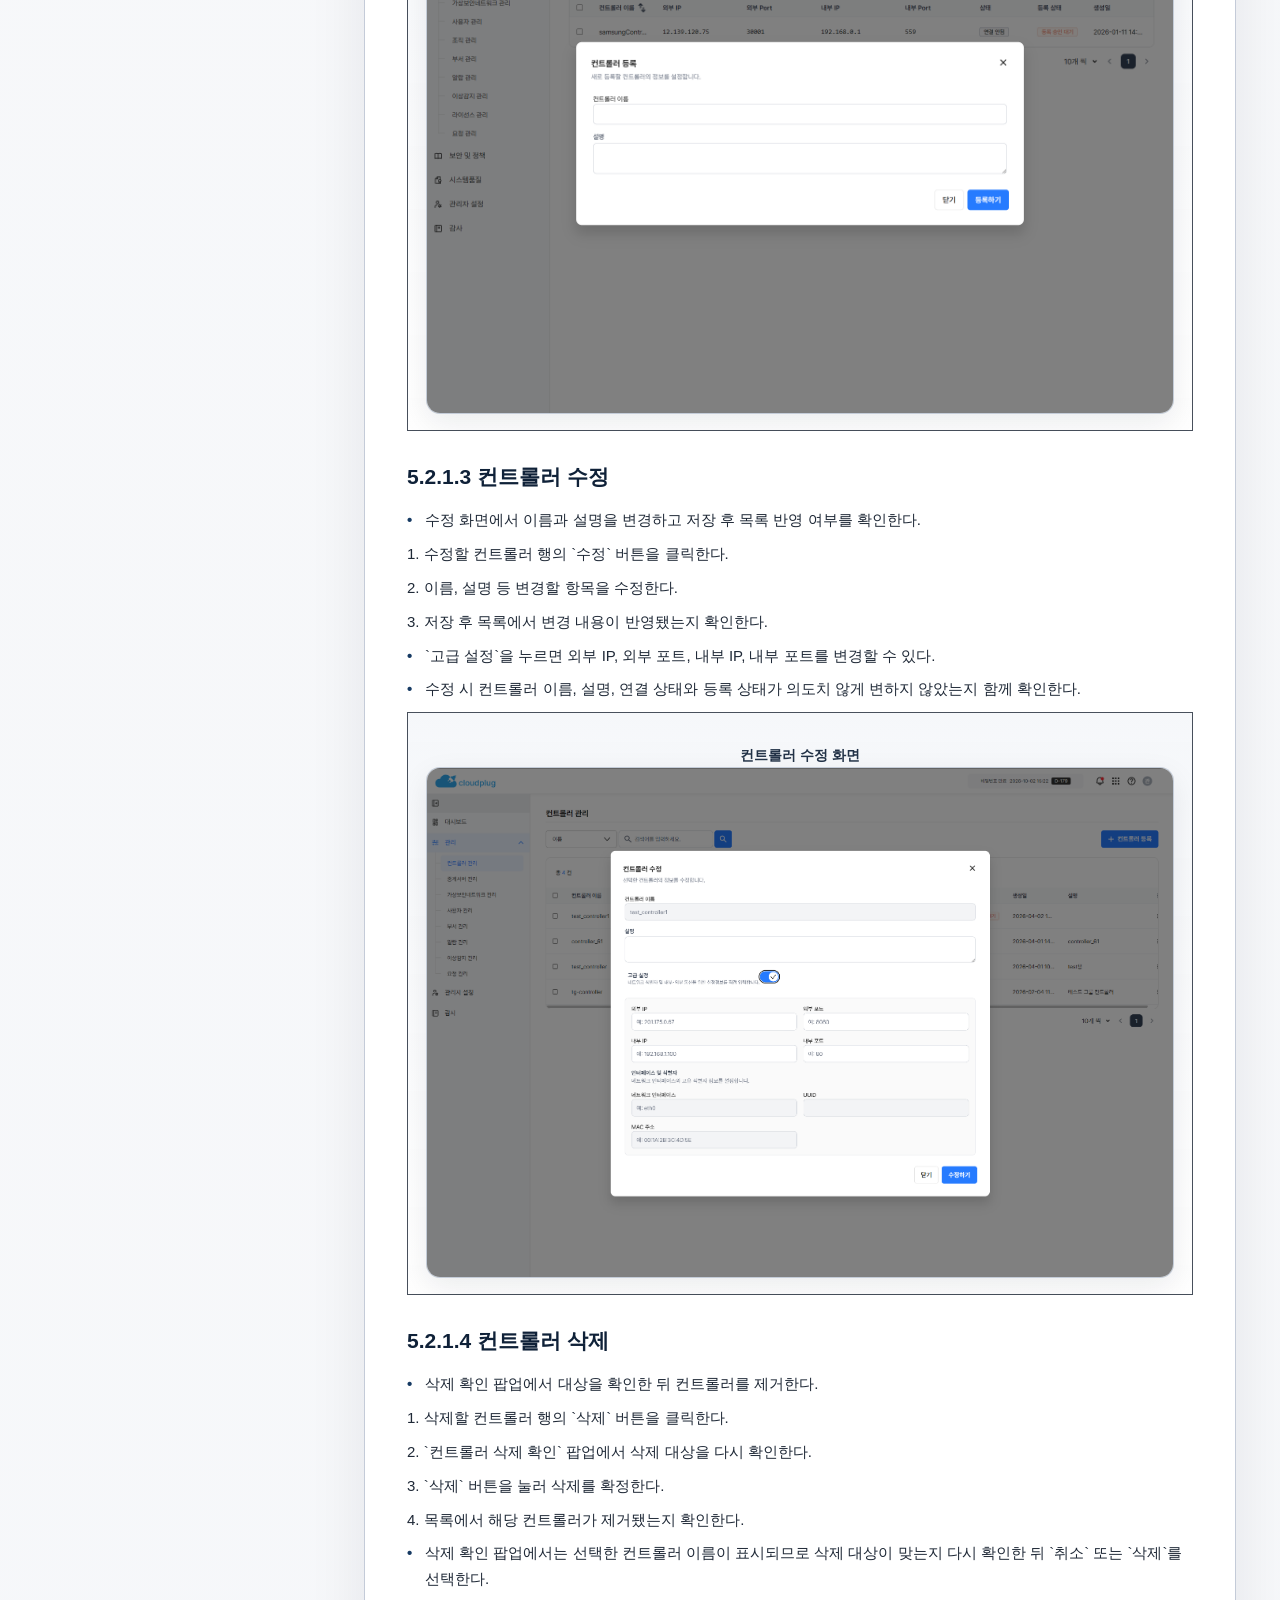
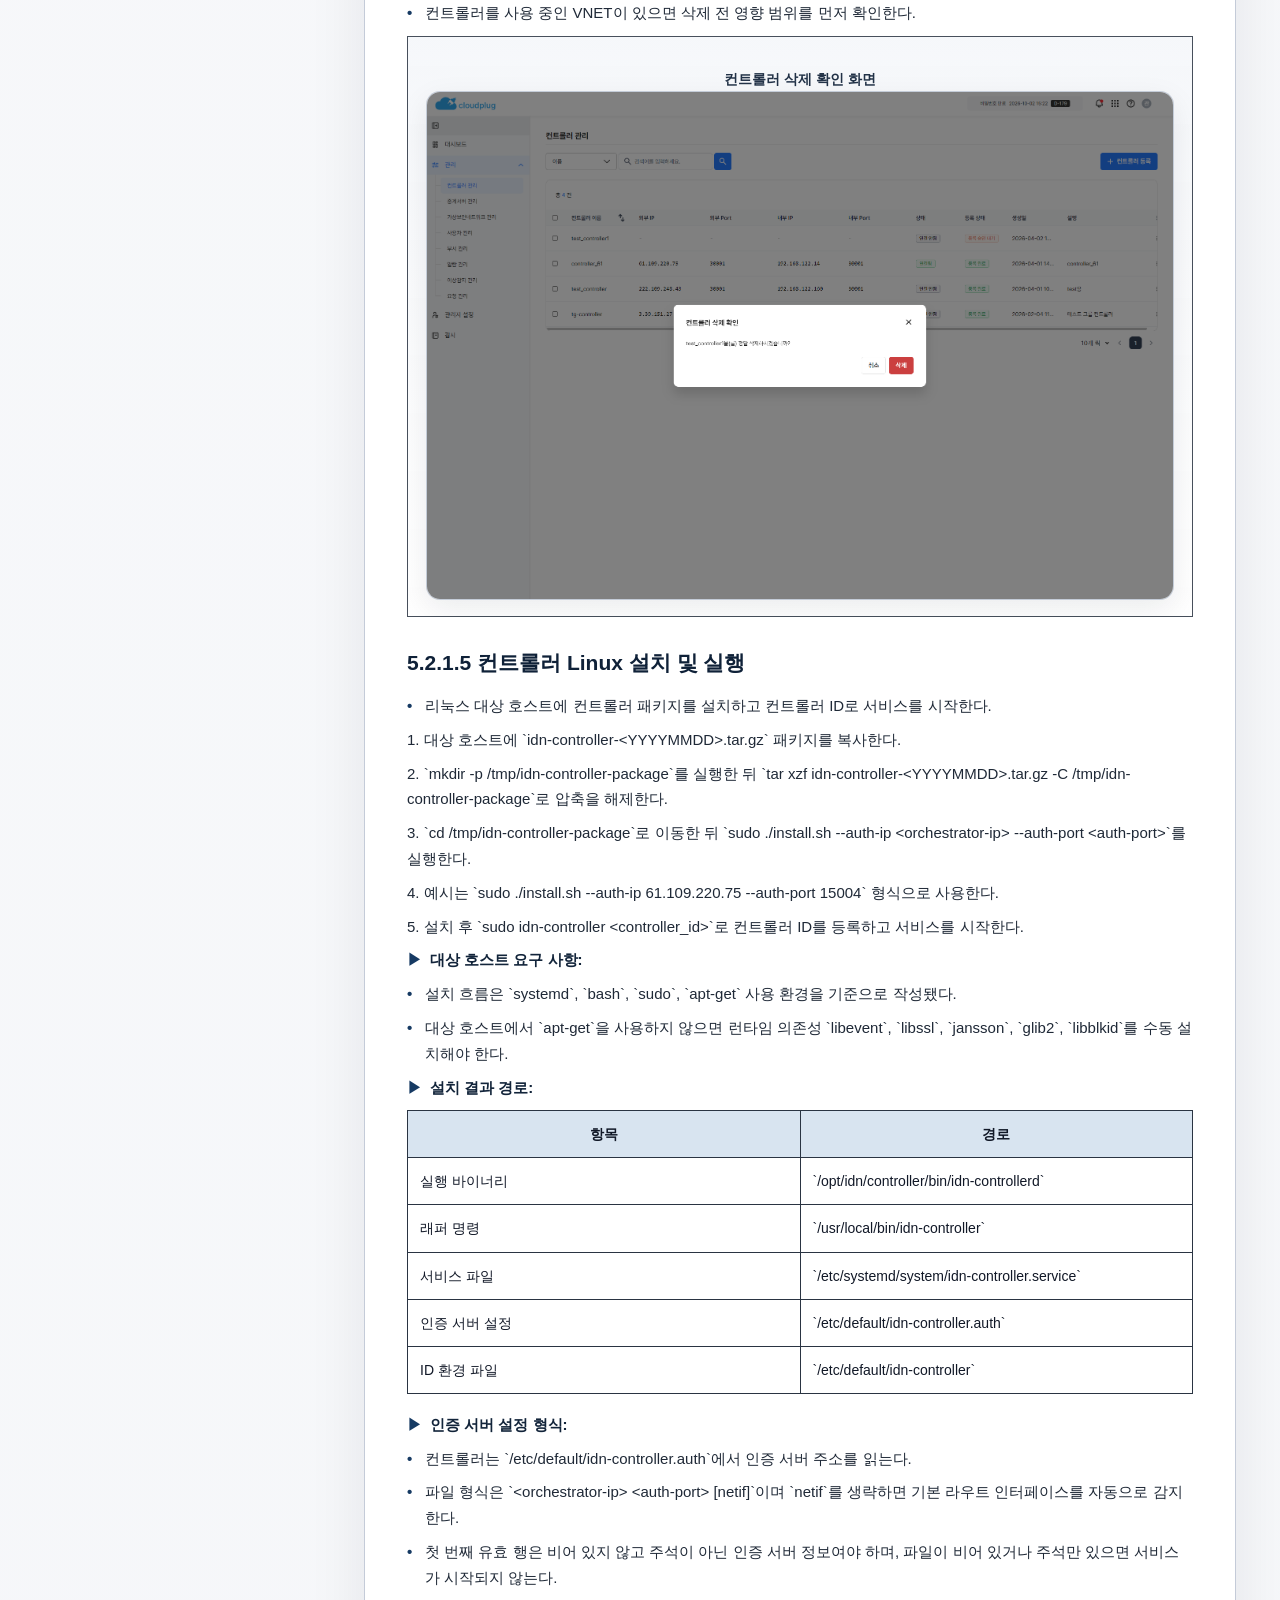
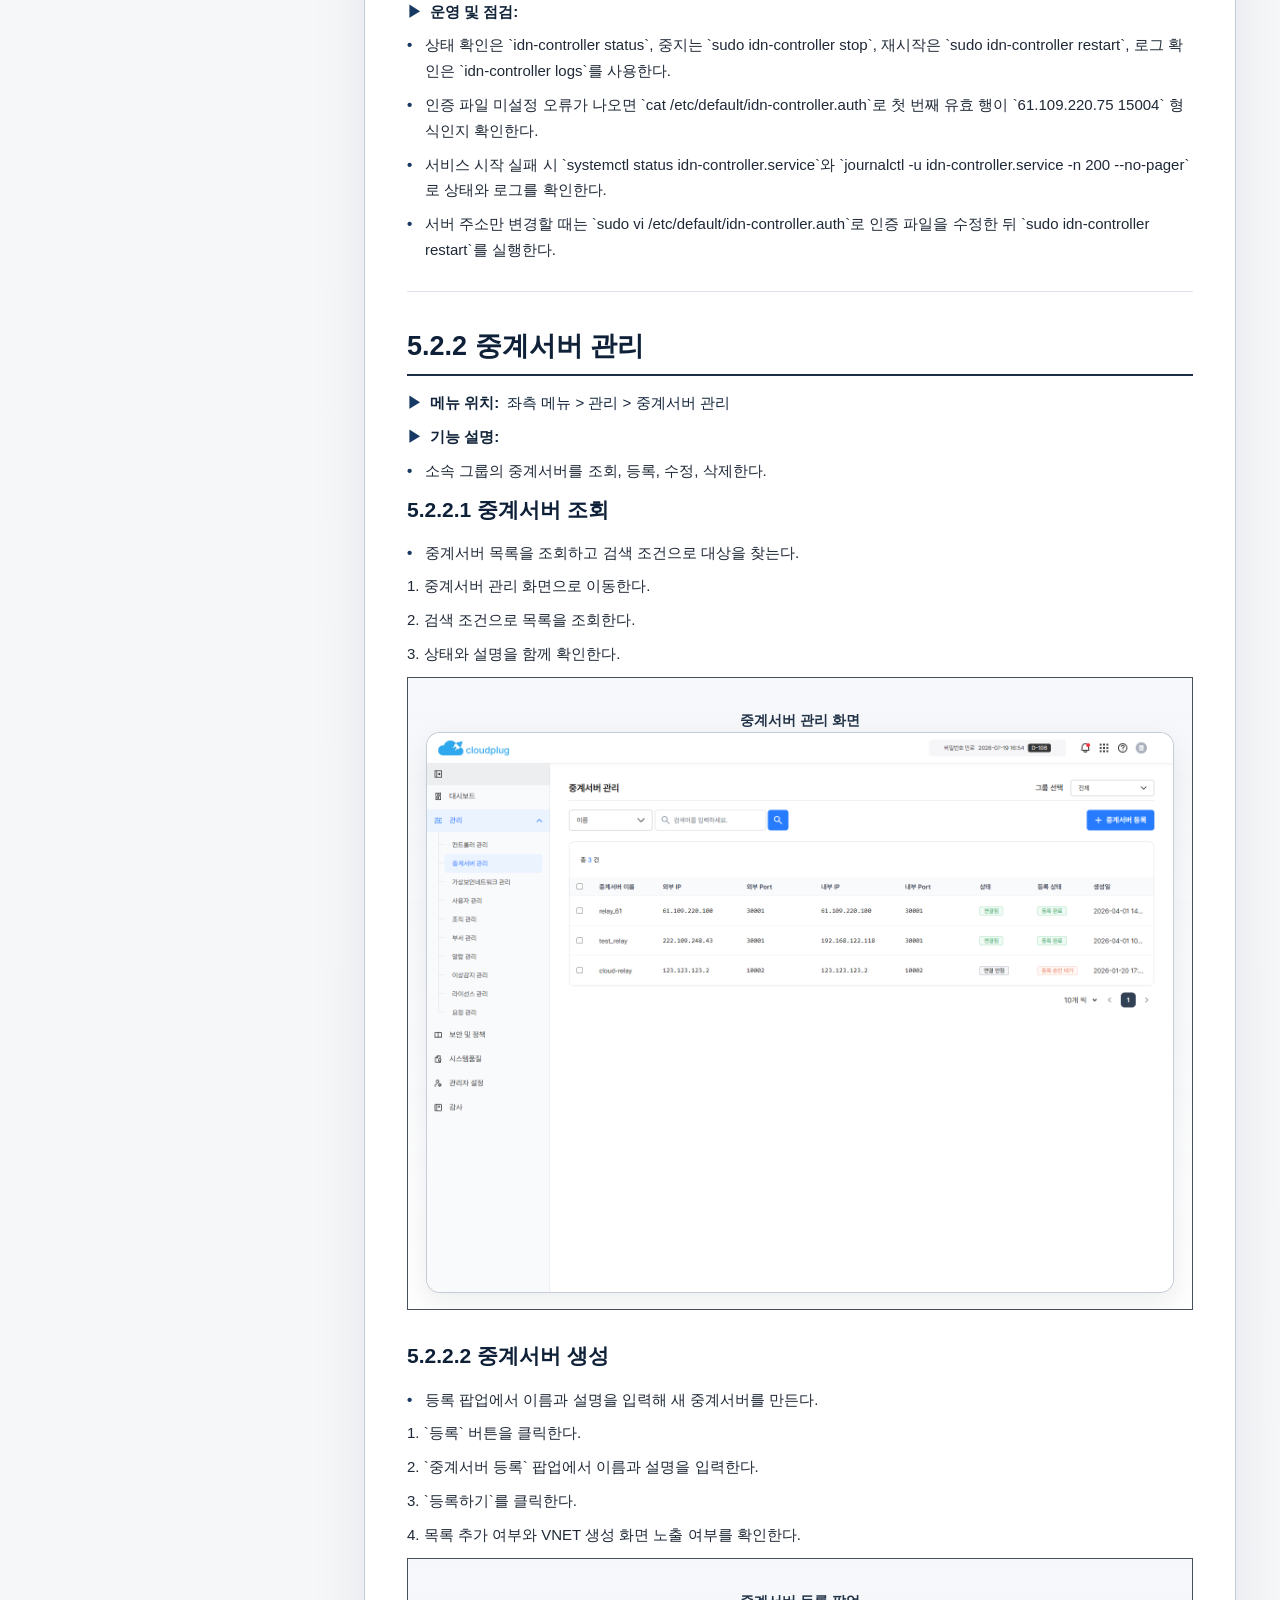
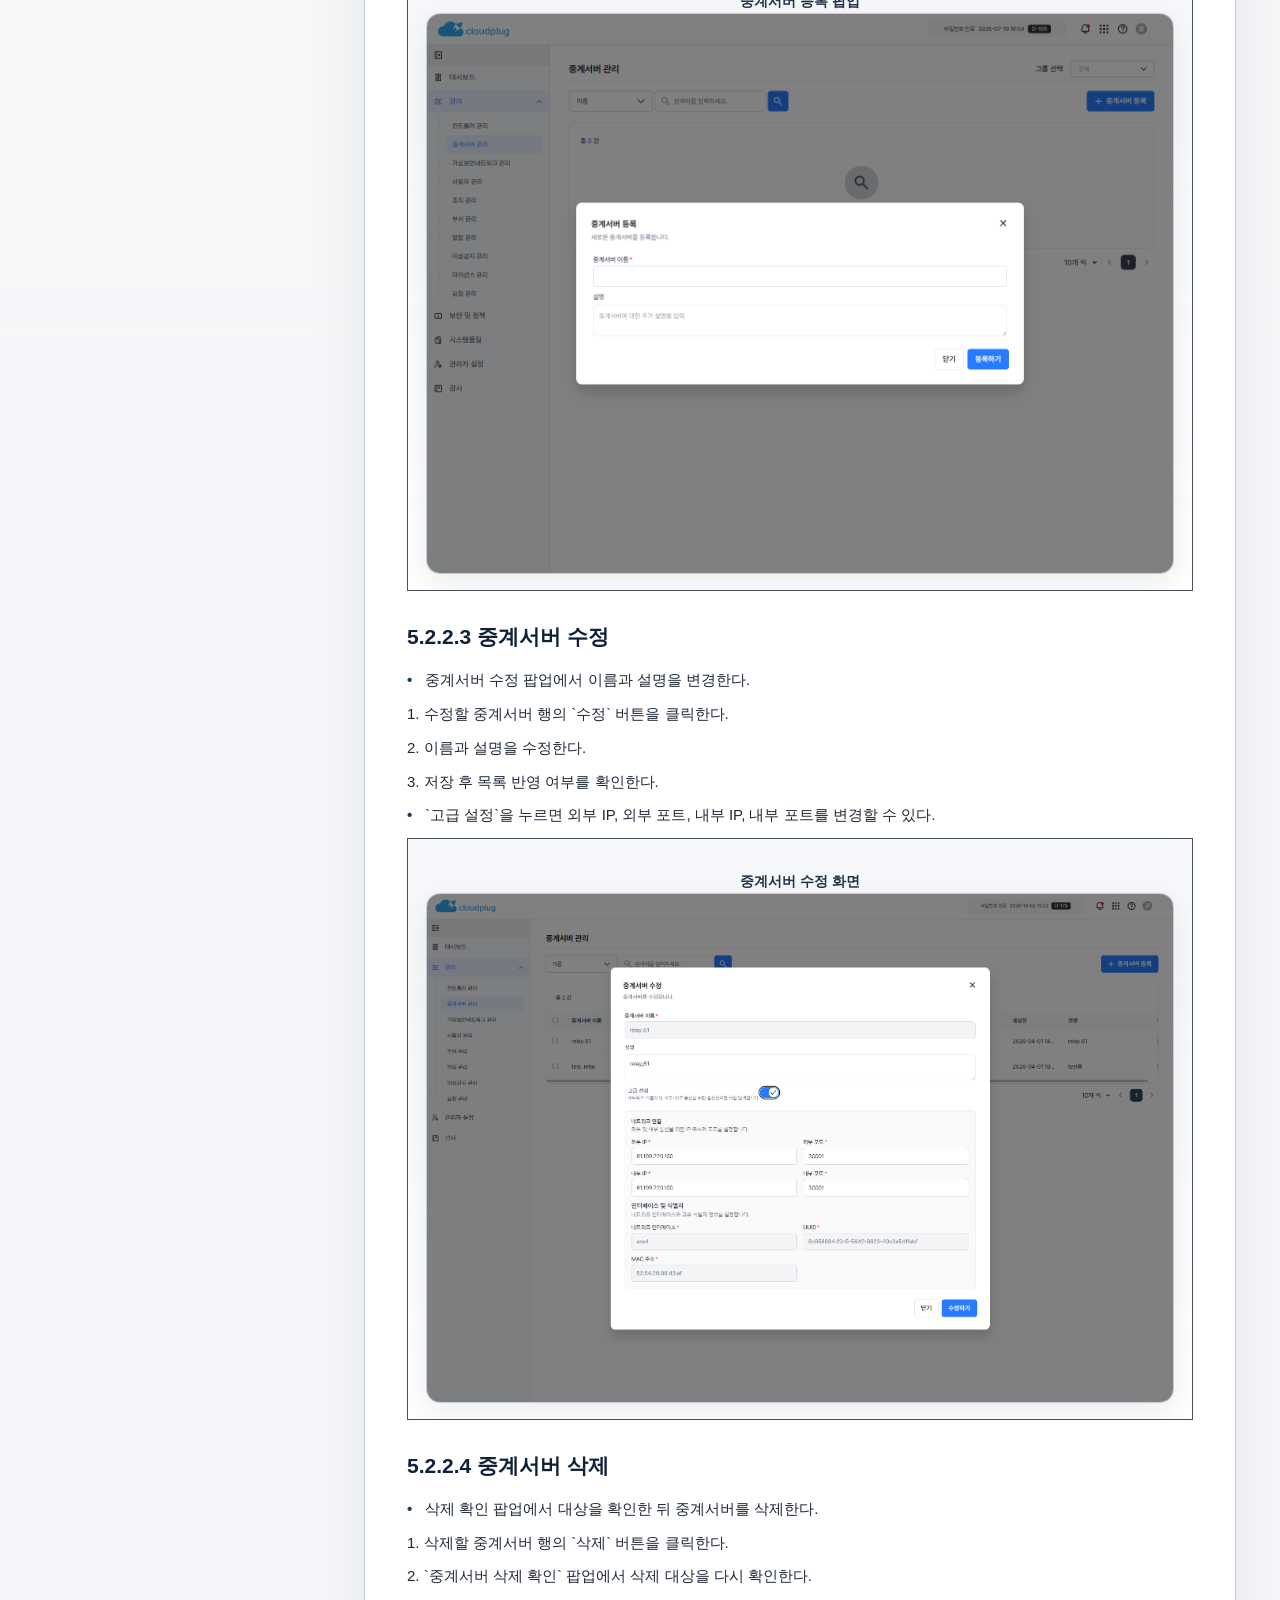
==== commit 73bb7755: "컨트롤러 및 중계서버 설치 메뉴얼, 운용 메뉴얼 섹션 추가 클라이언트 다운로드 메뉴얼 섹션 추가" ====
--- a/manuals/group-admin.html
+++ b/manuals/group-admin.html
@@ -462,6 +462,60 @@
                 </table>
               </div>
             </article>
+            <article class="manual-article" id="5-2-1-5-컨트롤러-linux-설치-및-실행">
+              <h3>5.2.1.5 컨트롤러 Linux 설치 및 실행</h3>
+              <p class="bullet-line">리눅스 대상 호스트에 컨트롤러 패키지를 설치하고 컨트롤러 ID로 서비스를 시작한다.</p>
+              <p class="step-line">1. 대상 호스트에 `idn-controller-&lt;YYYYMMDD&gt;.tar.gz` 패키지를 복사한다.</p>
+              <p class="step-line">2. `mkdir -p /tmp/idn-controller-package`를 실행한 뒤 `tar xzf idn-controller-&lt;YYYYMMDD&gt;.tar.gz -C /tmp/idn-controller-package`로 압축을 해제한다.</p>
+              <p class="step-line">3. `cd /tmp/idn-controller-package`로 이동한 뒤 `sudo ./install.sh --auth-ip &lt;orchestrator-ip&gt; --auth-port &lt;auth-port&gt;`를 실행한다.</p>
+              <p class="step-line">4. 예시는 `sudo ./install.sh --auth-ip 61.109.220.75 --auth-port 15004` 형식으로 사용한다.</p>
+              <p class="step-line">5. 설치 후 `sudo idn-controller &lt;controller_id&gt;`로 컨트롤러 ID를 등록하고 서비스를 시작한다.</p>
+              <p class="label-row"><span>▶</span><strong>대상 호스트 요구 사항:</strong></p>
+              <p class="bullet-line">설치 흐름은 `systemd`, `bash`, `sudo`, `apt-get` 사용 환경을 기준으로 작성됐다.</p>
+              <p class="bullet-line">대상 호스트에서 `apt-get`을 사용하지 않으면 런타임 의존성 `libevent`, `libssl`, `jansson`, `glib2`, `libblkid`를 수동 설치해야 한다.</p>
+              <p class="label-row"><span>▶</span><strong>설치 결과 경로:</strong></p>
+              <div class="table-wrap">
+                <table class="doc-table">
+                  <thead>
+                    <tr>
+                      <th>항목</th>
+                      <th>경로</th>
+                    </tr>
+                  </thead>
+                  <tbody>
+                    <tr>
+                      <td>실행 바이너리</td>
+                      <td>`/opt/idn/controller/bin/idn-controllerd`</td>
+                    </tr>
+                    <tr>
+                      <td>래퍼 명령</td>
+                      <td>`/usr/local/bin/idn-controller`</td>
+                    </tr>
+                    <tr>
+                      <td>서비스 파일</td>
+                      <td>`/etc/systemd/system/idn-controller.service`</td>
+                    </tr>
+                    <tr>
+                      <td>인증 서버 설정</td>
+                      <td>`/etc/default/idn-controller.auth`</td>
+                    </tr>
+                    <tr>
+                      <td>ID 환경 파일</td>
+                      <td>`/etc/default/idn-controller`</td>
+                    </tr>
+                  </tbody>
+                </table>
+              </div>
+              <p class="label-row"><span>▶</span><strong>인증 서버 설정 형식:</strong></p>
+              <p class="bullet-line">컨트롤러는 `/etc/default/idn-controller.auth`에서 인증 서버 주소를 읽는다.</p>
+              <p class="bullet-line">파일 형식은 `&lt;orchestrator-ip&gt; &lt;auth-port&gt; [netif]`이며 `netif`를 생략하면 기본 라우트 인터페이스를 자동으로 감지한다.</p>
+              <p class="bullet-line">첫 번째 유효 행은 비어 있지 않고 주석이 아닌 인증 서버 정보여야 하며, 파일이 비어 있거나 주석만 있으면 서비스가 시작되지 않는다.</p>
+              <p class="label-row"><span>▶</span><strong>운영 및 점검:</strong></p>
+              <p class="bullet-line">상태 확인은 `idn-controller status`, 중지는 `sudo idn-controller stop`, 재시작은 `sudo idn-controller restart`, 로그 확인은 `idn-controller logs`를 사용한다.</p>
+              <p class="bullet-line">인증 파일 미설정 오류가 나오면 `cat /etc/default/idn-controller.auth`로 첫 번째 유효 행이 `61.109.220.75 15004` 형식인지 확인한다.</p>
+              <p class="bullet-line">서비스 시작 실패 시 `systemctl status idn-controller.service`와 `journalctl -u idn-controller.service -n 200 --no-pager`로 상태와 로그를 확인한다.</p>
+              <p class="bullet-line">서버 주소만 변경할 때는 `sudo vi /etc/default/idn-controller.auth`로 인증 파일을 수정한 뒤 `sudo idn-controller restart`를 실행한다.</p>
+            </article>
           </section>
           <section class="manual-section" id="5-2-2-중계서버-관리">
             <h2>5.2.2 중계서버 관리</h2>
@@ -564,6 +618,64 @@
                   </tbody>
                 </table>
               </div>
+            </article>
+            <article class="manual-article" id="5-2-2-5-중계서버-linux-설치-및-실행">
+              <h3>5.2.2.5 중계서버 Linux 설치 및 실행</h3>
+              <p class="bullet-line">리눅스 대상 호스트에 중계서버 패키지를 설치하고 중계서버 ID로 서비스를 시작한다.</p>
+              <p class="step-line">1. 대상 호스트에 `idn-relay-&lt;YYYYMMDD&gt;.tar.gz` 패키지를 복사한다.</p>
+              <p class="step-line">2. `mkdir -p /tmp/idn-relay-package`를 실행한 뒤 `tar xzf idn-relay-&lt;YYYYMMDD&gt;.tar.gz -C /tmp/idn-relay-package`로 압축을 해제한다.</p>
+              <p class="step-line">3. `cd /tmp/idn-relay-package`로 이동한 뒤 `sudo ./install.sh --auth-ip &lt;orchestrator-ip&gt; --auth-port &lt;auth-port&gt;`를 실행한다.</p>
+              <p class="step-line">4. 예시는 `sudo ./install.sh --auth-ip 61.109.220.75 --auth-port 15004` 형식으로 사용한다.</p>
+              <p class="step-line">5. 설치 후 `sudo idn-relay &lt;relay_id&gt;`로 중계서버 ID를 등록하고 서비스를 시작한다.</p>
+              <p class="label-row"><span>▶</span><strong>대상 호스트 요구 사항:</strong></p>
+              <p class="bullet-line">설치 흐름은 `systemd`, `bash`, `sudo`, `apt-get` 사용 환경을 기준으로 작성됐다.</p>
+              <p class="bullet-line">대상 호스트에서 `apt-get`을 사용하지 않으면 런타임 의존성 `libevent`, `libgtop`, `libssl`, `jansson`, `glib2`, `libblkid`, `wireguard-tools`, `iproute2`를 수동 설치해야 한다.</p>
+              <p class="label-row"><span>▶</span><strong>설치 결과 경로:</strong></p>
+              <div class="table-wrap">
+                <table class="doc-table">
+                  <thead>
+                    <tr>
+                      <th>항목</th>
+                      <th>경로</th>
+                    </tr>
+                  </thead>
+                  <tbody>
+                    <tr>
+                      <td>실행 바이너리</td>
+                      <td>`/opt/idn/relay/bin/idn-edged`</td>
+                    </tr>
+                    <tr>
+                      <td>래퍼 명령</td>
+                      <td>`/usr/local/bin/idn-relay`</td>
+                    </tr>
+                    <tr>
+                      <td>서비스 파일</td>
+                      <td>`/etc/systemd/system/idn-relay.service`</td>
+                    </tr>
+                    <tr>
+                      <td>인증 서버 설정</td>
+                      <td>`/etc/default/idn-edge.auth`</td>
+                    </tr>
+                    <tr>
+                      <td>ID 환경 파일</td>
+                      <td>`/etc/default/idn-relay`</td>
+                    </tr>
+                  </tbody>
+                </table>
+              </div>
+              <p class="label-row"><span>▶</span><strong>런타임 디렉터리:</strong></p>
+              <p class="bullet-line">설치 시 `/var/opt/n2os/backup`, `/var/opt/n2os/memory`, `/var/opt/n2os/pid`, `/var/opt/n2os/sock`, `/var/opt/n2os/log/var/log/idn.log` 경로가 함께 생성된다.</p>
+              <p class="label-row"><span>▶</span><strong>인증 서버 설정 형식:</strong></p>
+              <p class="bullet-line">중계서버는 `/etc/default/idn-edge.auth`에서 인증 서버 주소를 읽는다.</p>
+              <p class="bullet-line">파일 형식은 `&lt;orchestrator-ip&gt; &lt;auth-port&gt; [netif]`이며 `netif`를 생략하면 기본 라우트 인터페이스를 자동으로 감지한다.</p>
+              <p class="bullet-line">첫 번째 유효 행은 비어 있지 않고 주석이 아닌 인증 서버 정보여야 하며, 파일이 비어 있거나 주석만 있으면 서비스가 시작되지 않는다.</p>
+              <p class="label-row"><span>▶</span><strong>운영 및 점검:</strong></p>
+              <p class="bullet-line">상태 확인은 `idn-relay status`, 중지는 `sudo idn-relay stop`, 재시작은 `sudo idn-relay restart`, 로그 확인은 `idn-relay logs`를 사용한다.</p>
+              <p class="bullet-line">인증 파일 미설정 오류가 나오면 `cat /etc/default/idn-edge.auth`로 첫 번째 유효 행이 `61.109.220.75 15004` 형식인지 확인한다.</p>
+              <p class="bullet-line">서비스 시작 실패 시 `systemctl status idn-relay.service`와 `journalctl -u idn-relay.service -n 200 --no-pager`로 상태와 로그를 확인한다.</p>
+              <p class="bullet-line">중계서버가 시작됐지만 `idn-tni` 인터페이스나 relay 포트가 보이지 않으면 `ip link show idn-tni`, `ss -lunp | egrep '30001|51820'`, `journalctl -u idn-relay.service -n 200 --no-pager` 순서로 확인한다.</p>
+              <p class="bullet-line">중계서버가 등록 및 승인됐는데도 `idn-tni`, `30001`, `51820`이 나타나지 않으면 원인은 패키지 설치 경로가 아니라 등록 이후의 중계서버 런타임 경로로 본다.</p>
+              <p class="bullet-line">서버 주소만 변경할 때는 `sudo vi /etc/default/idn-edge.auth`로 인증 파일을 수정한 뒤 `sudo idn-relay restart`를 실행한다.</p>
             </article>
           </section>
           <section class="manual-section" id="5-2-3-가상보안네트워크-관리">
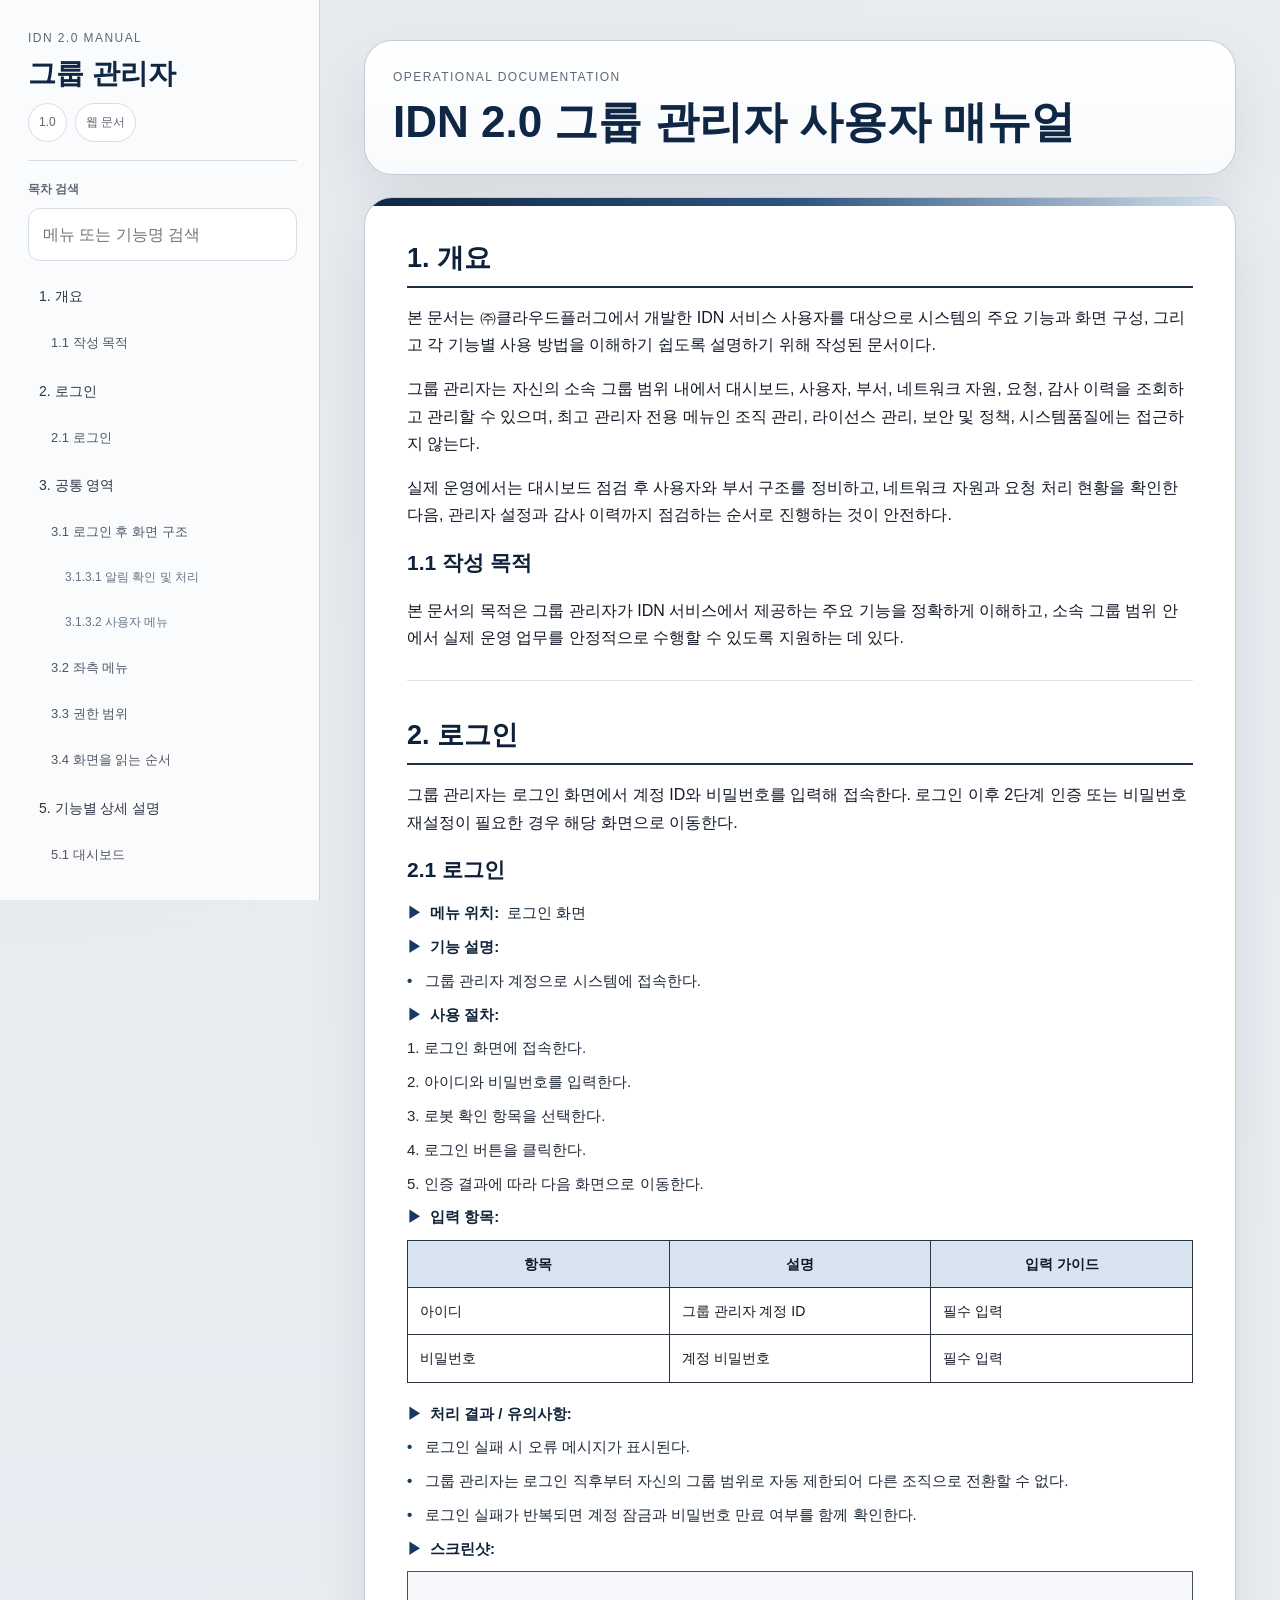
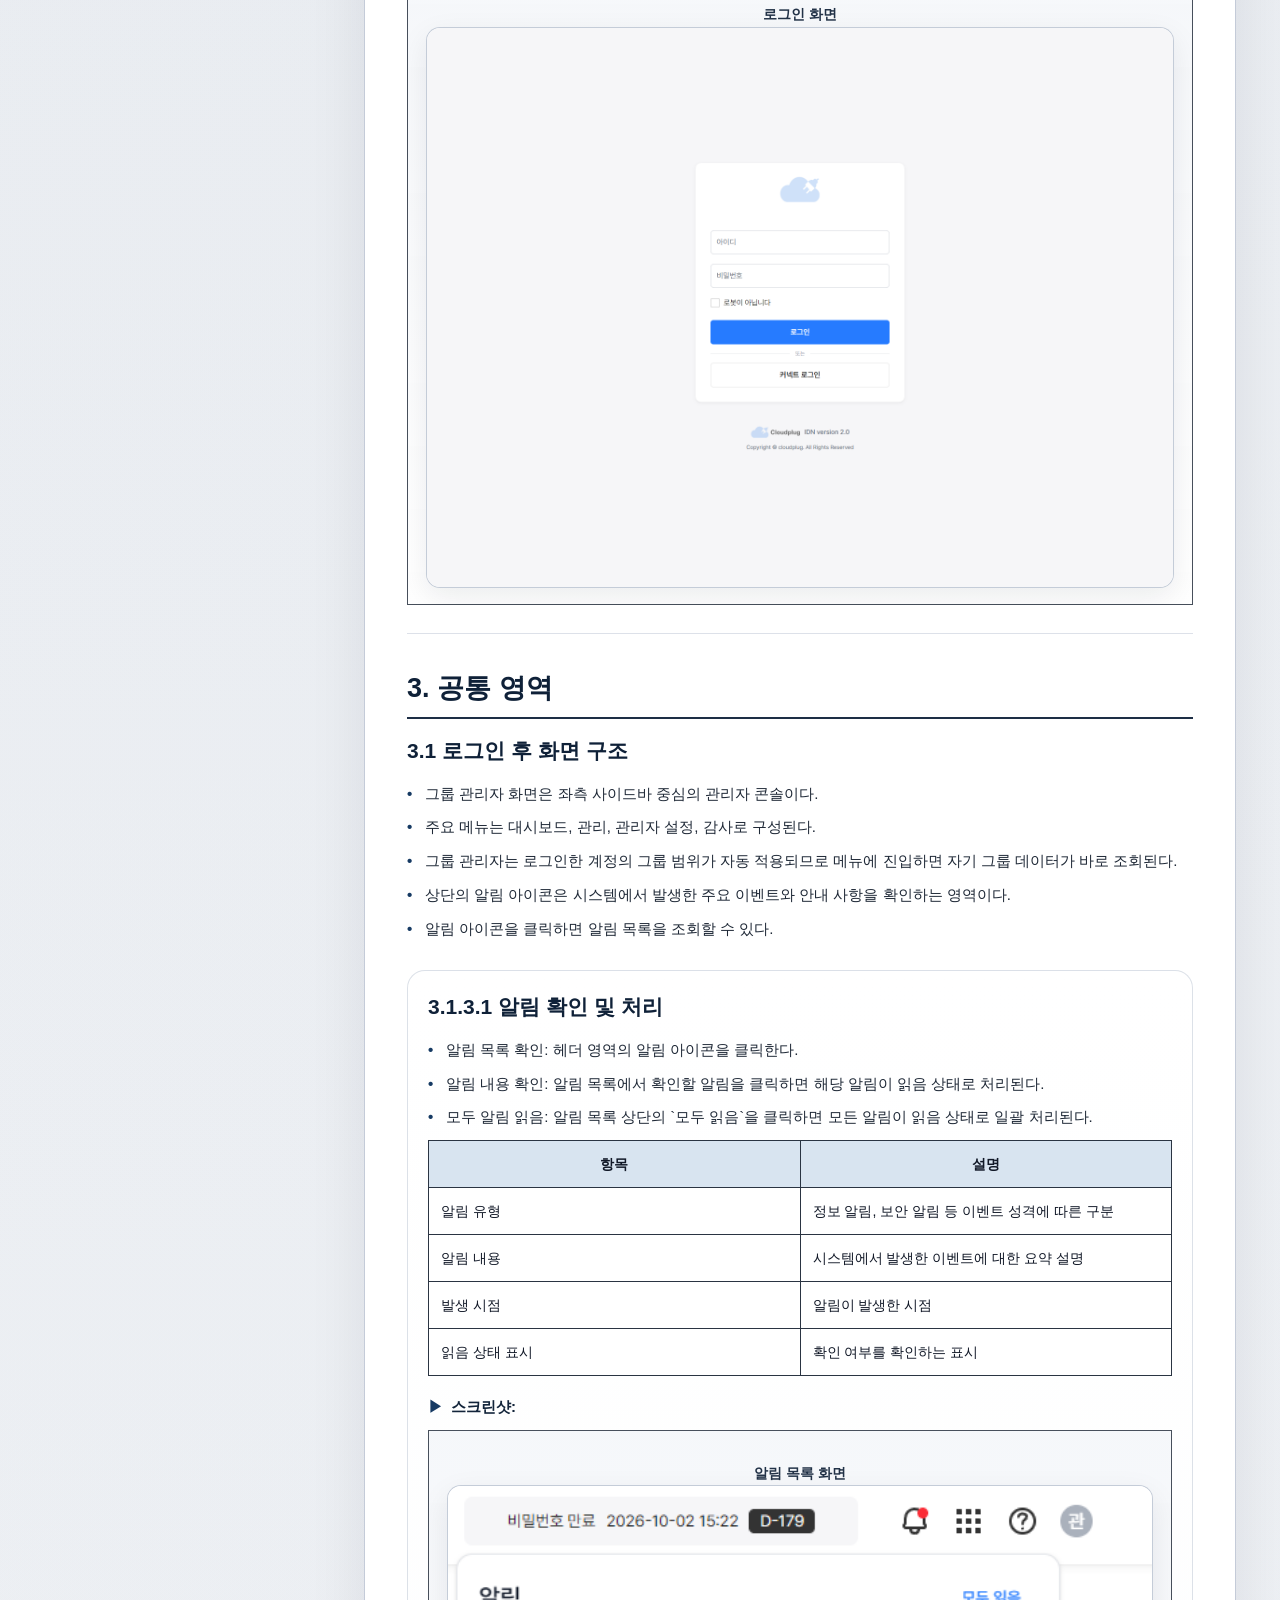
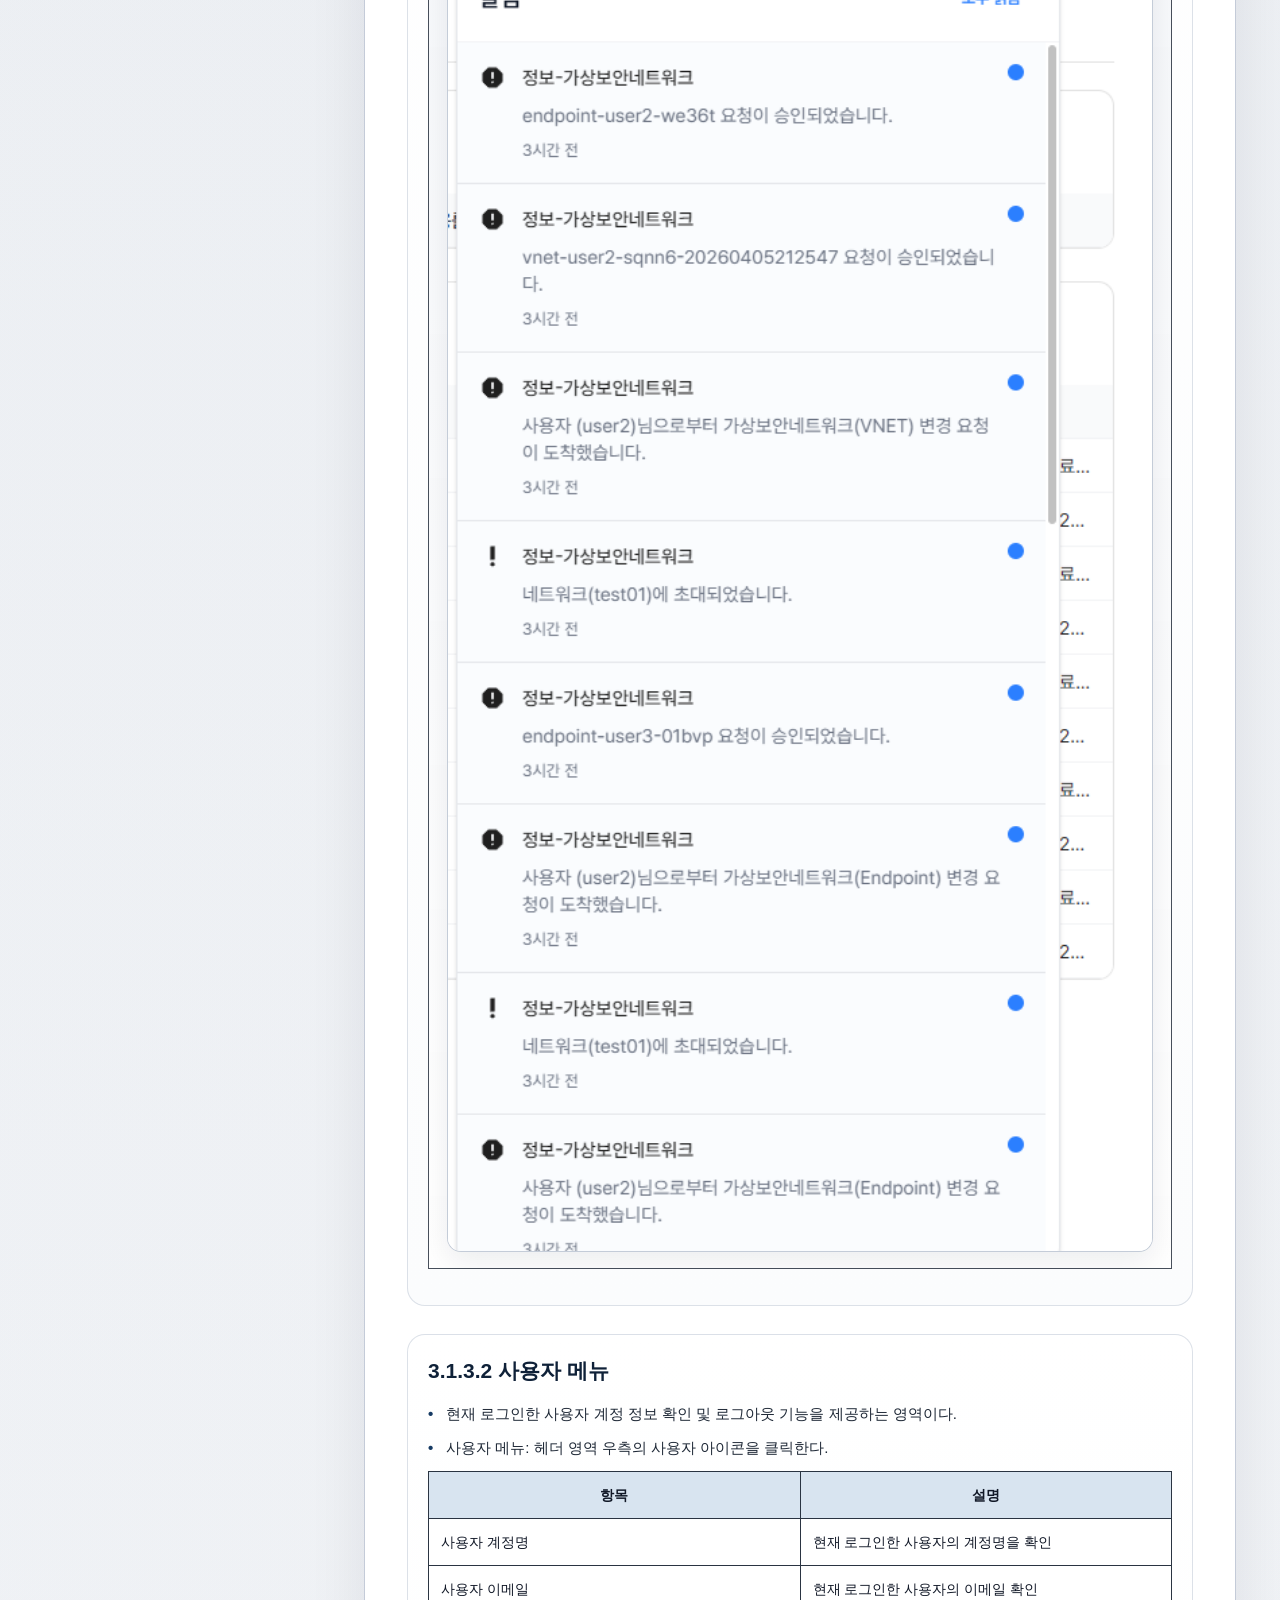
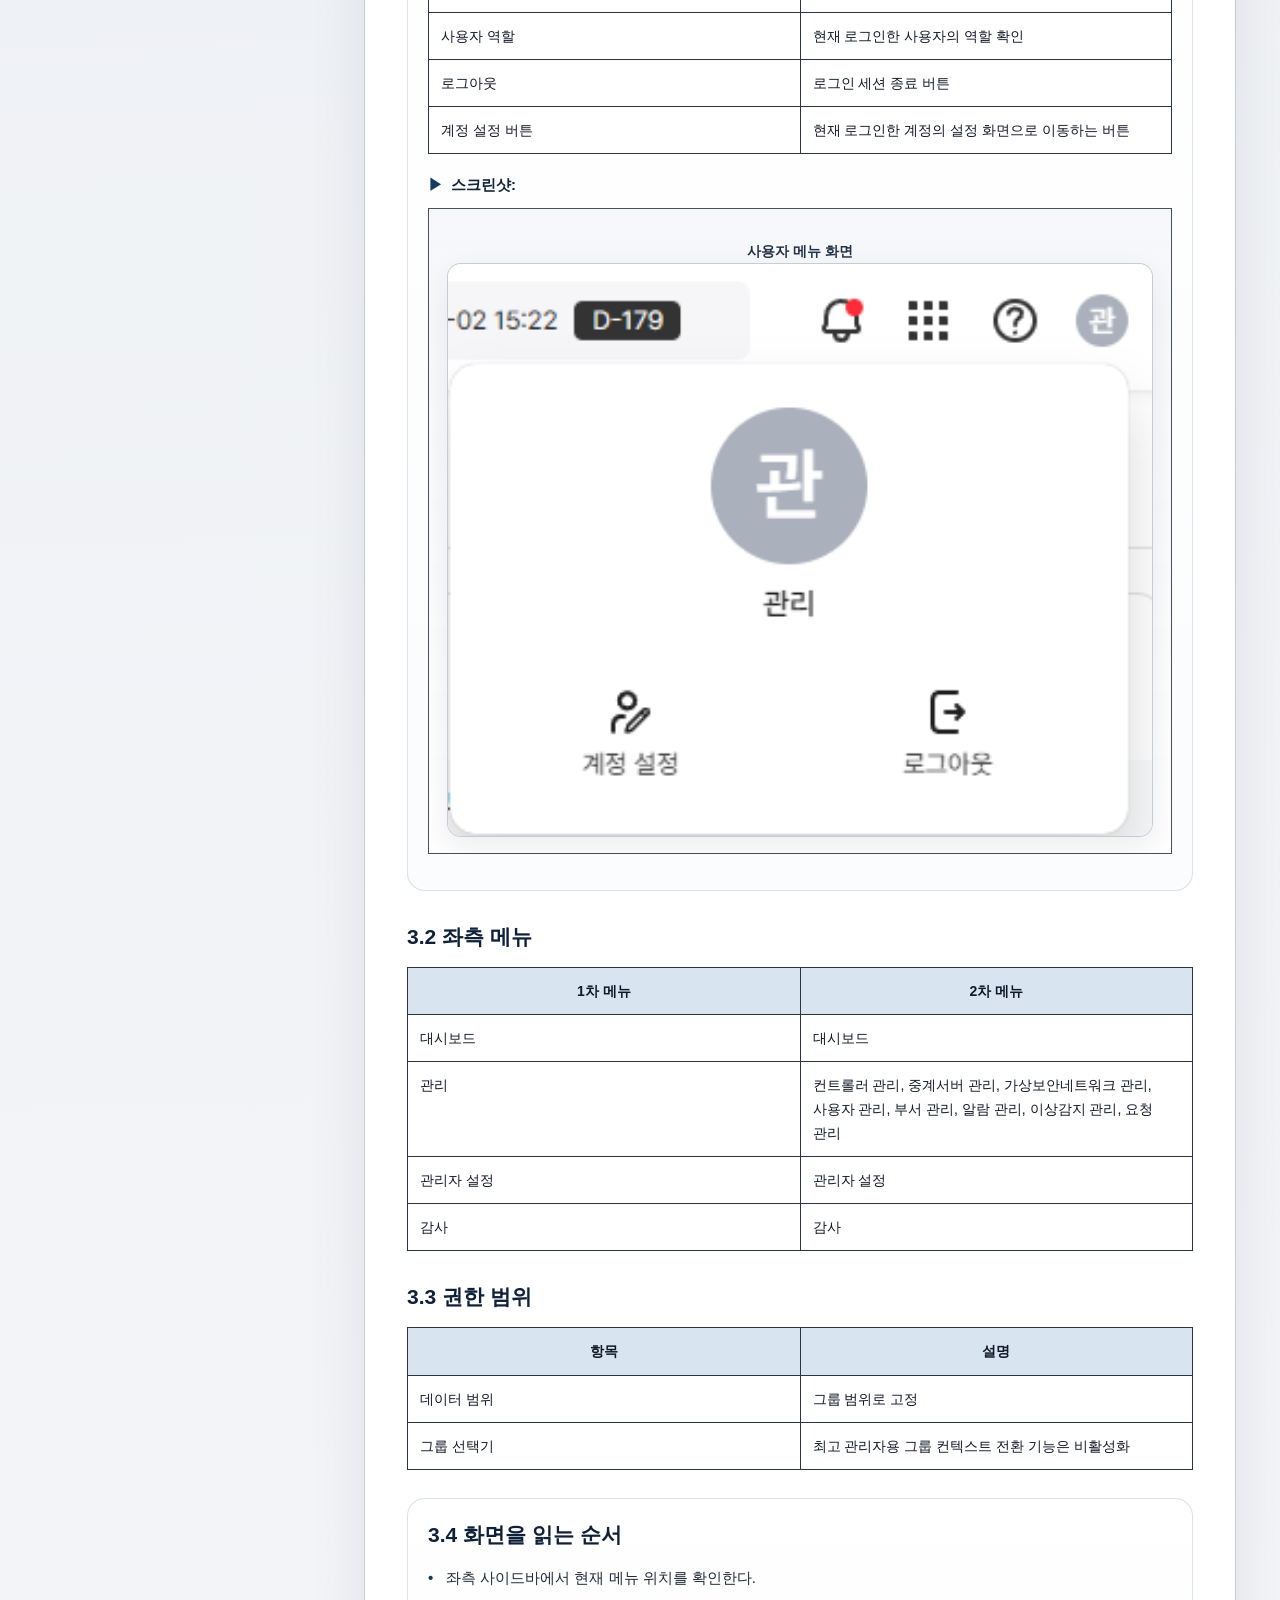
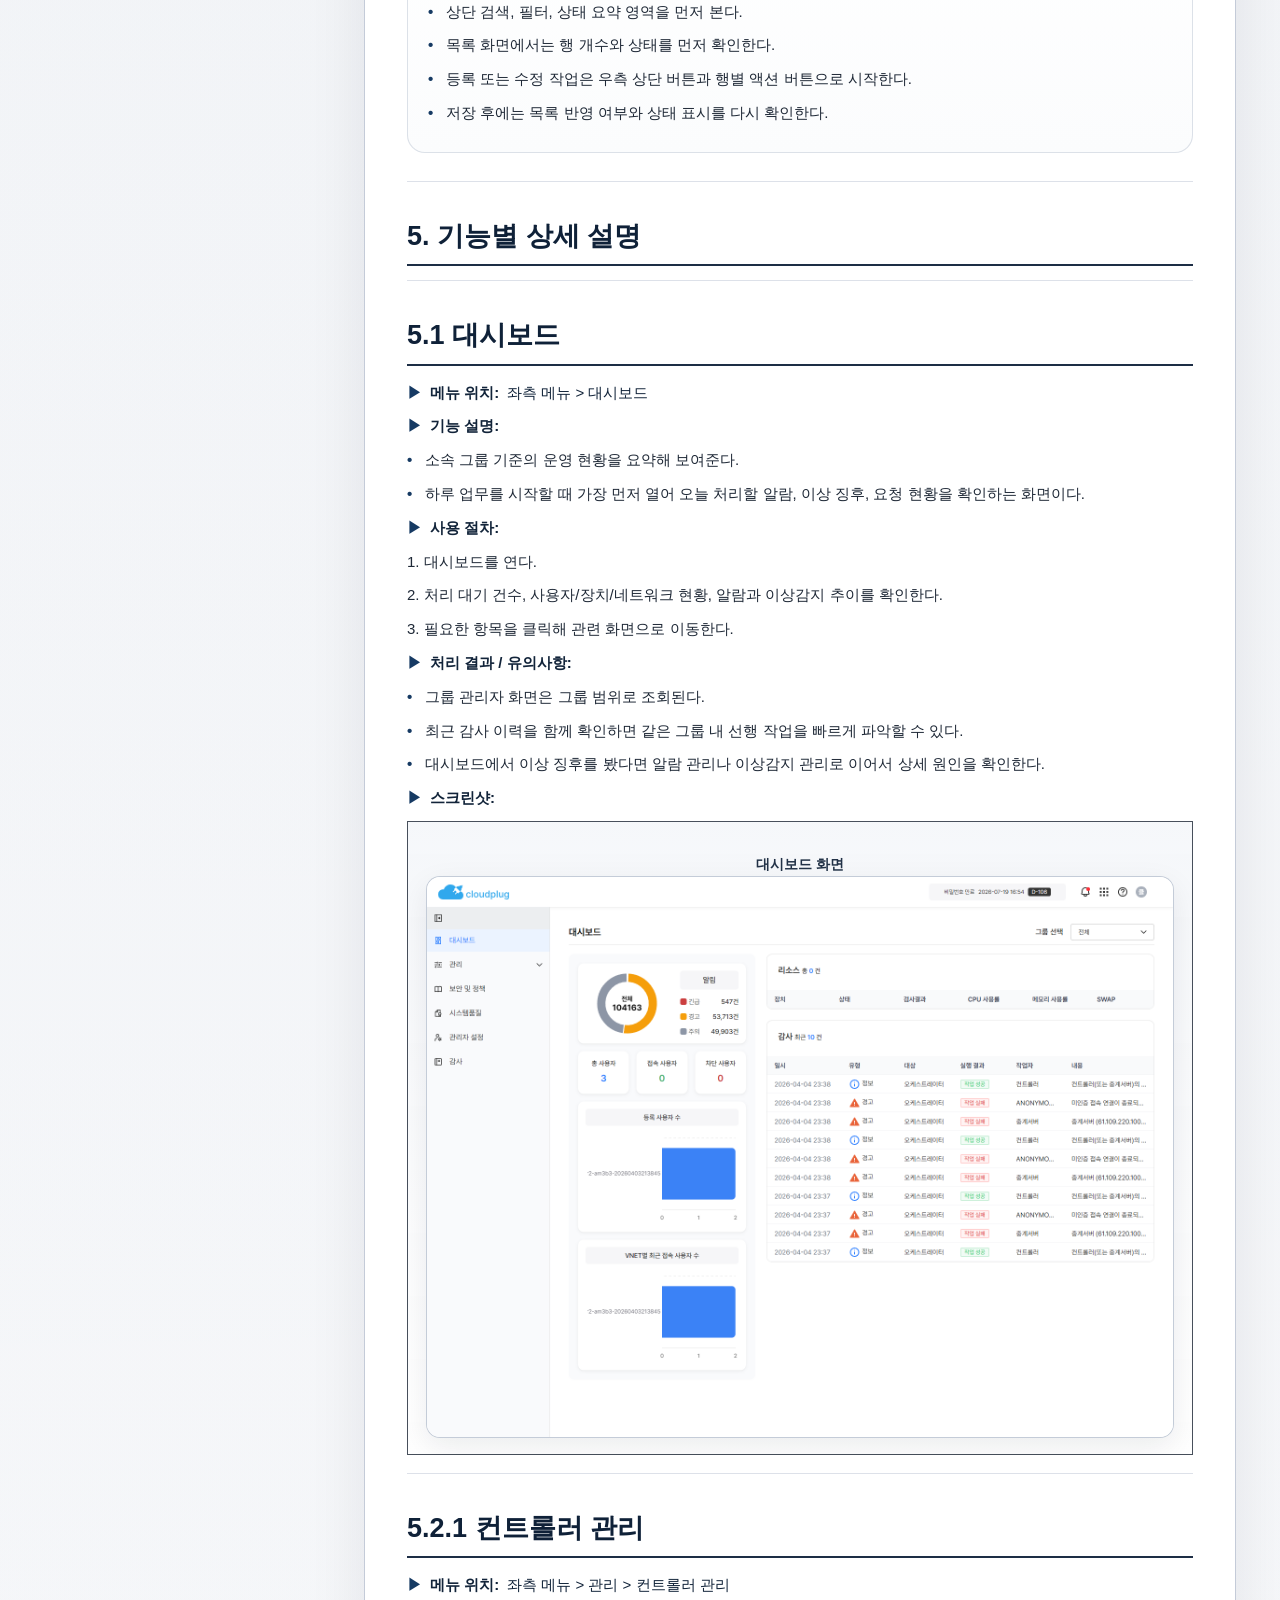
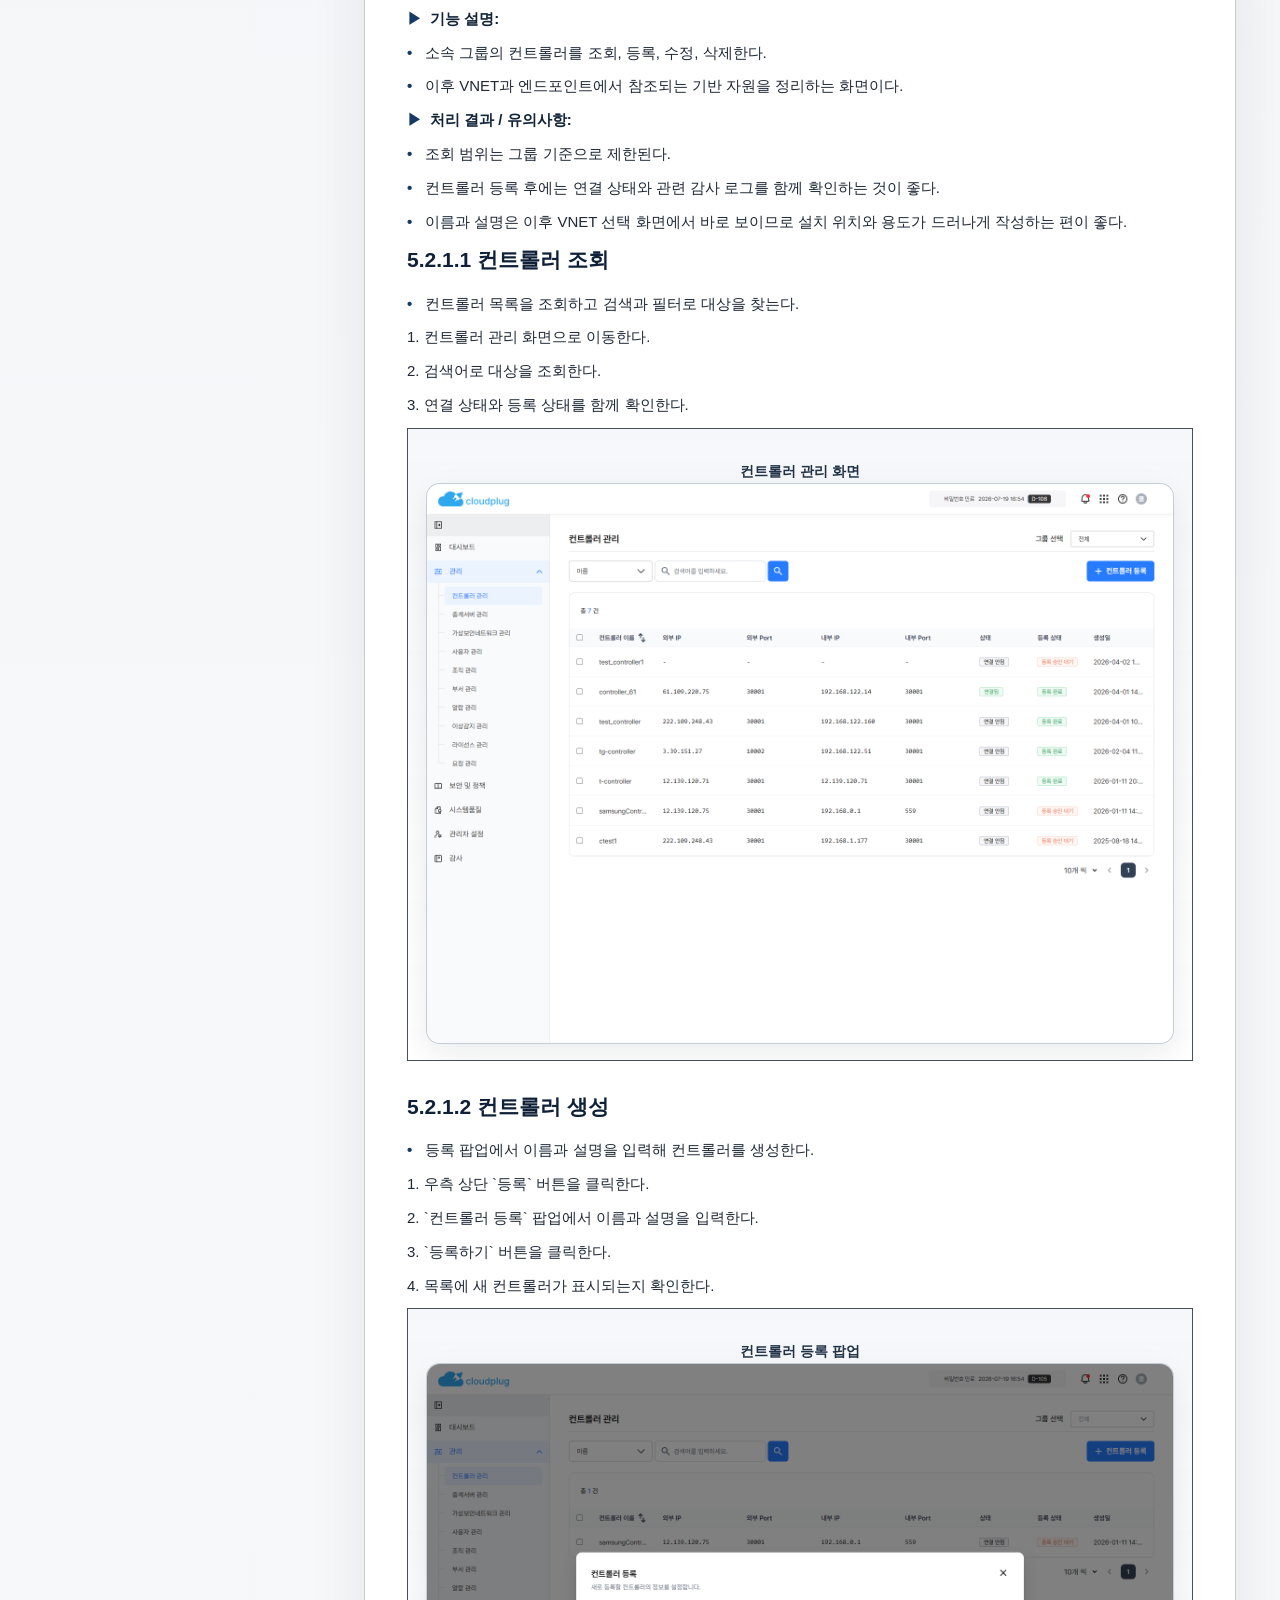
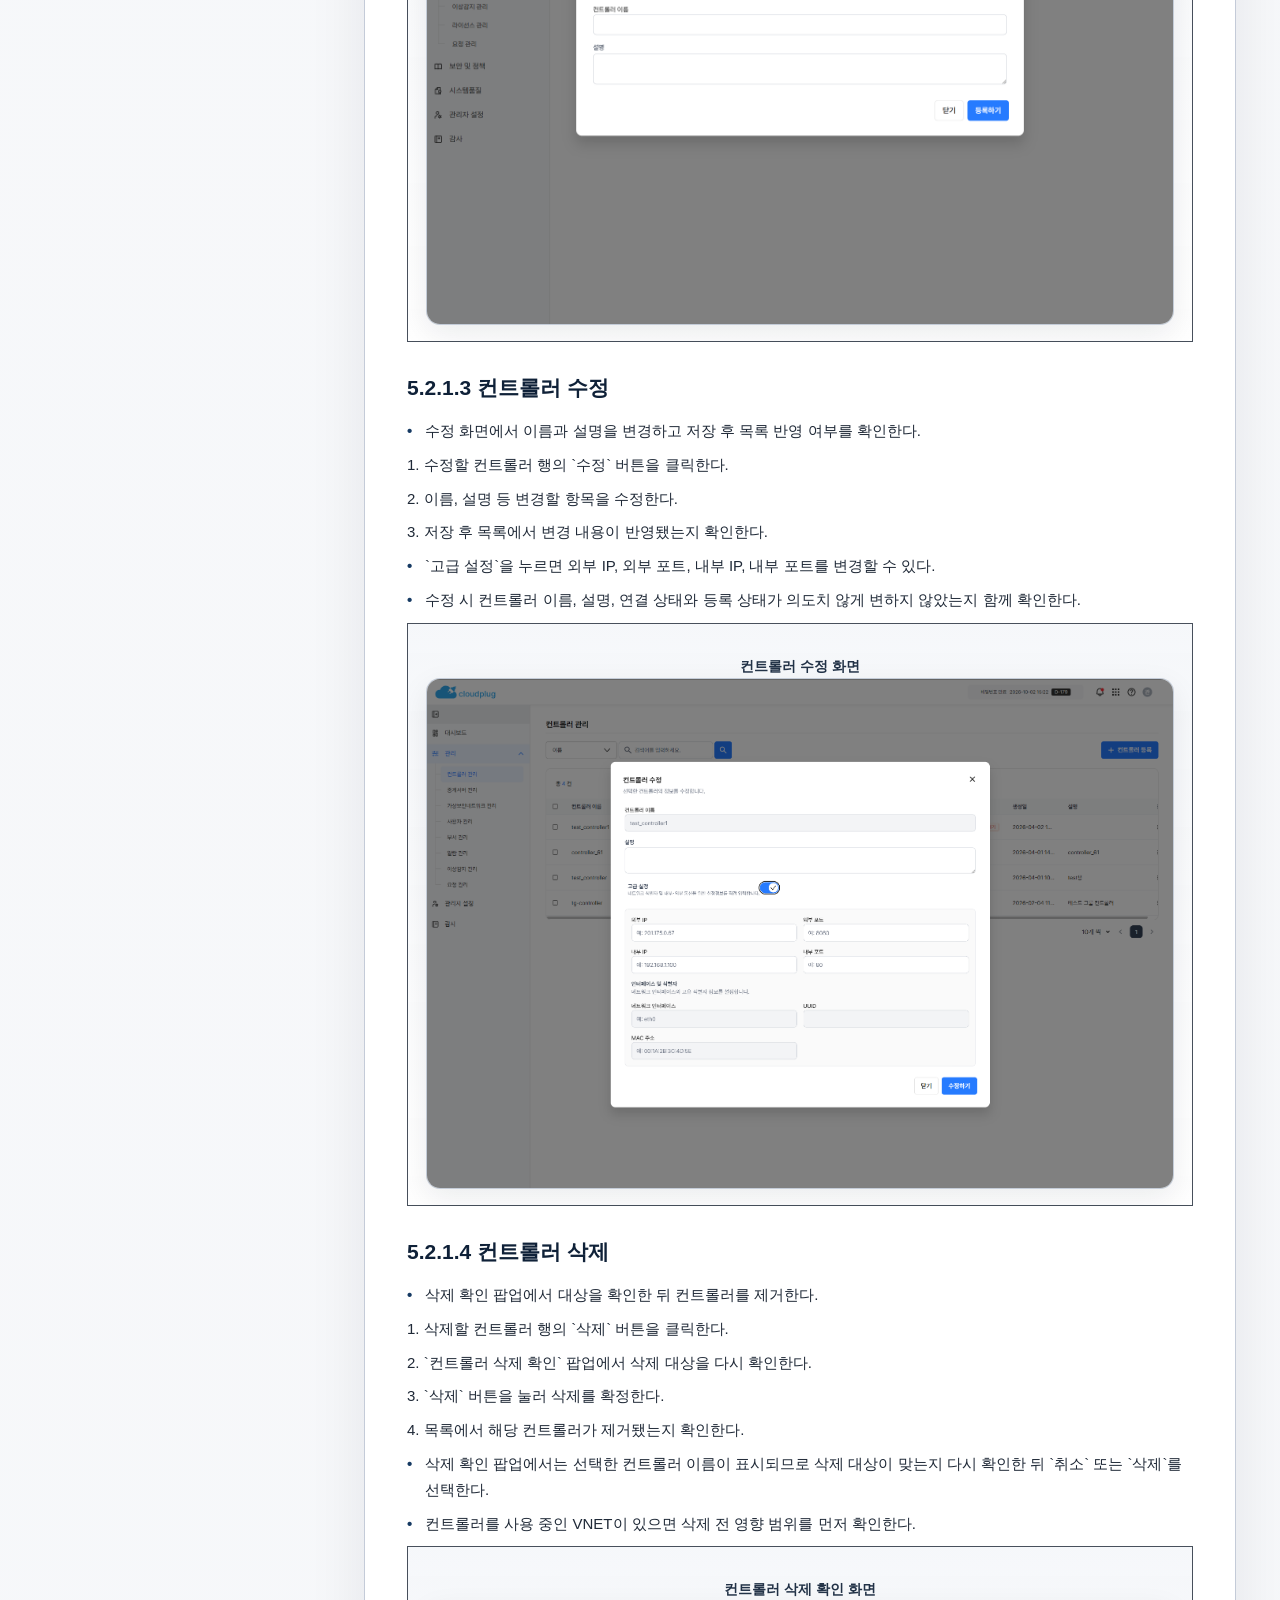
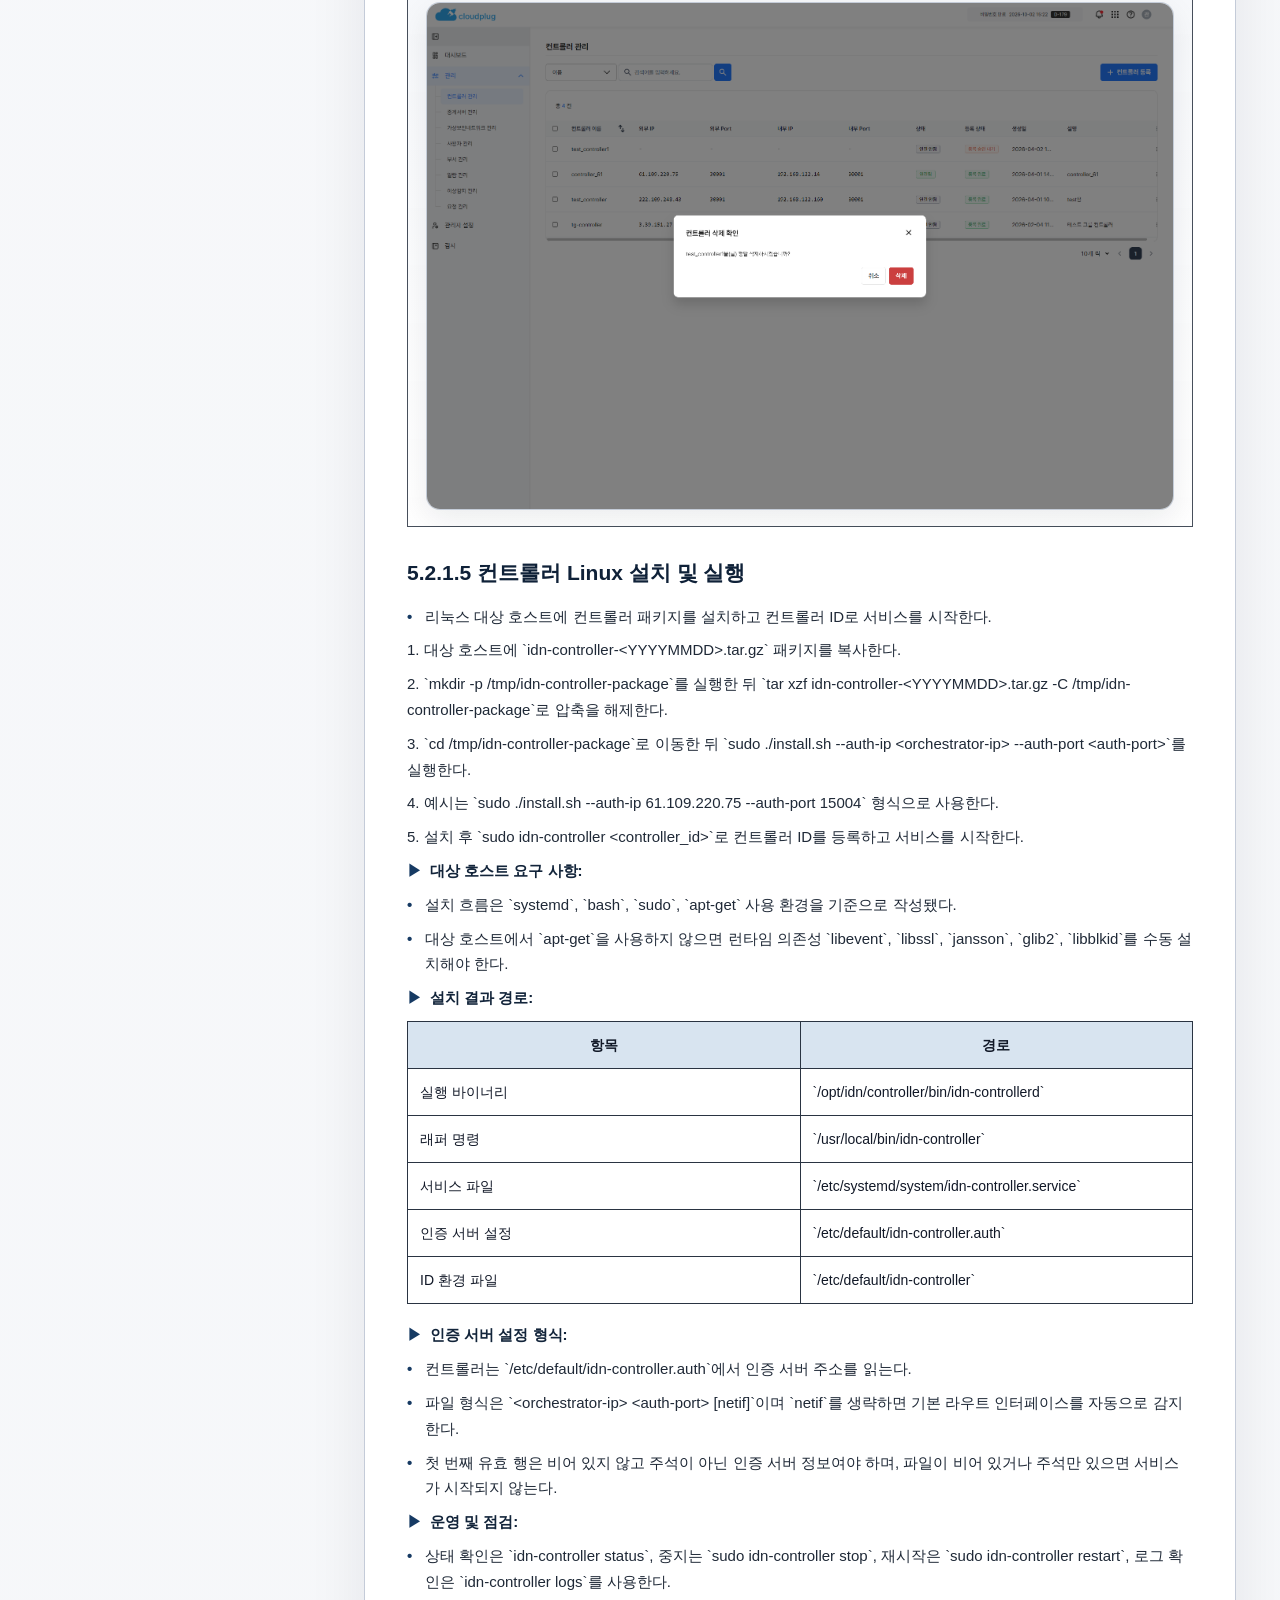
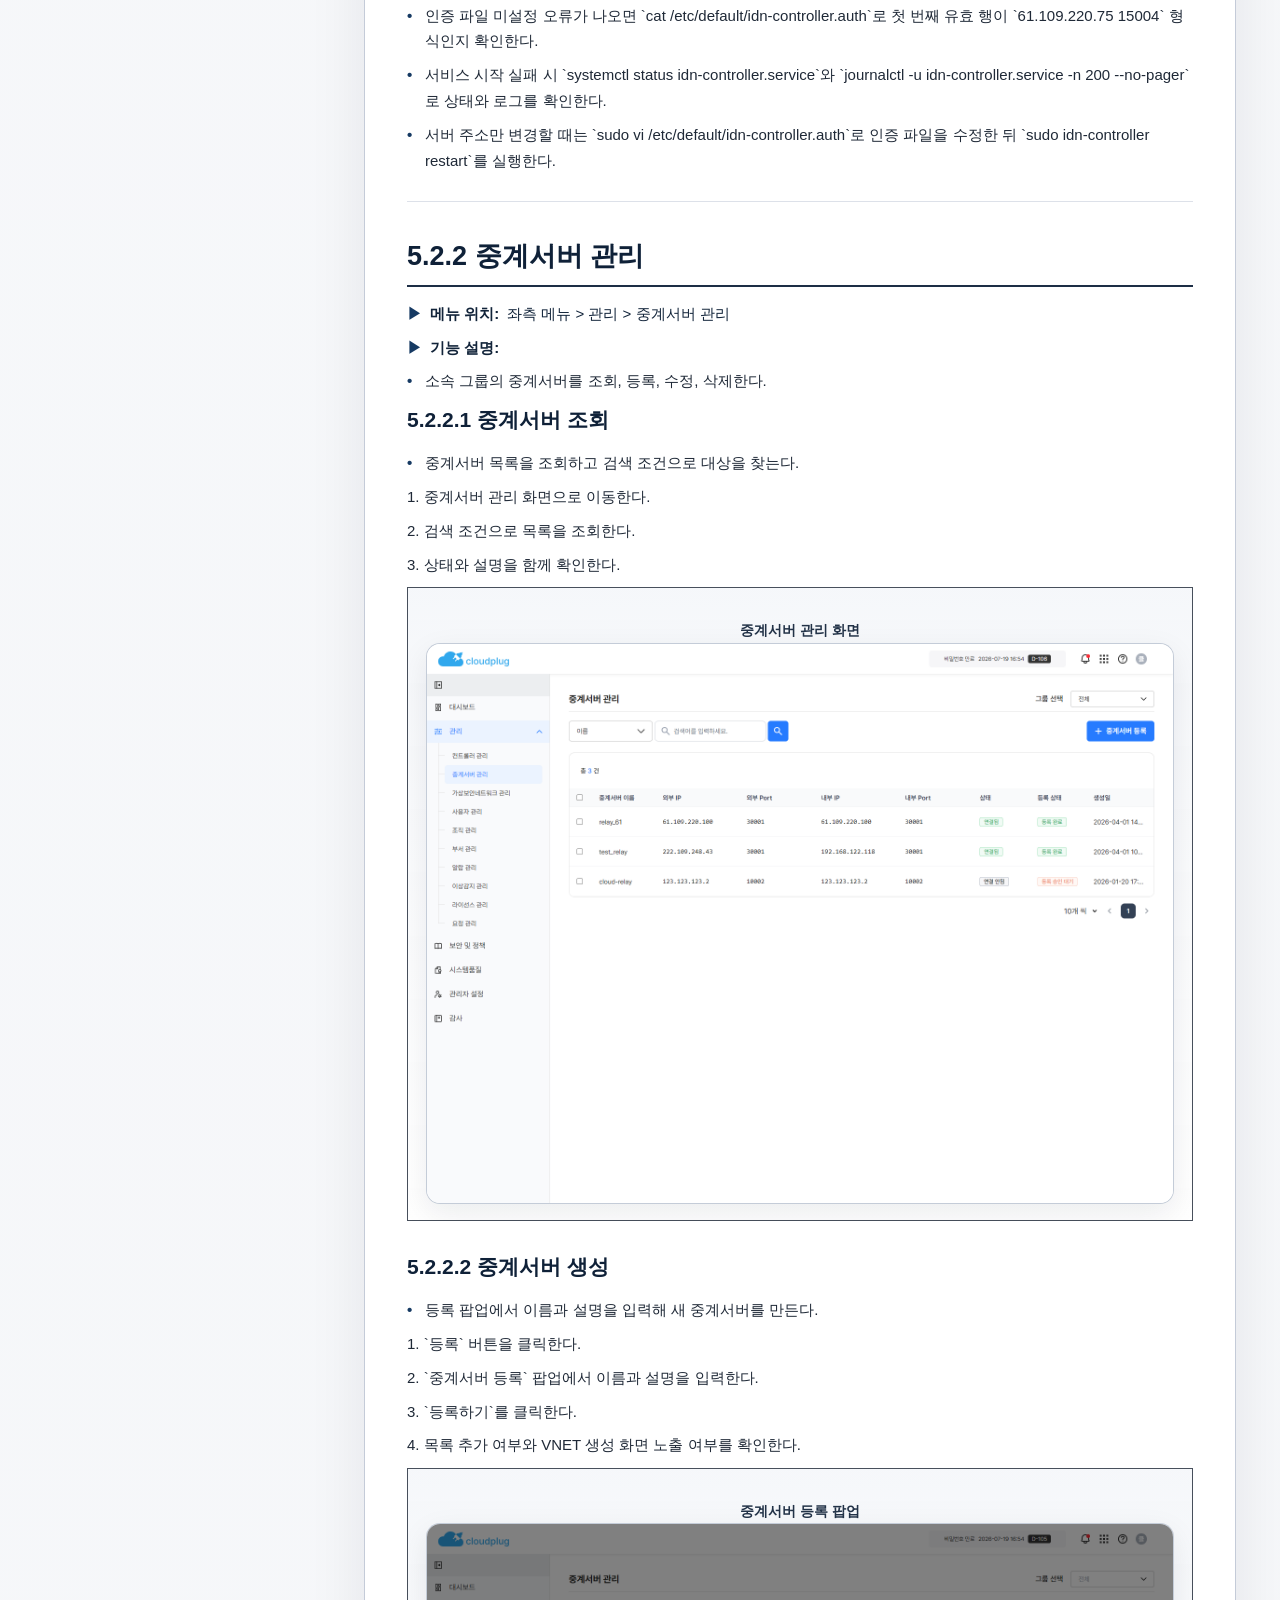
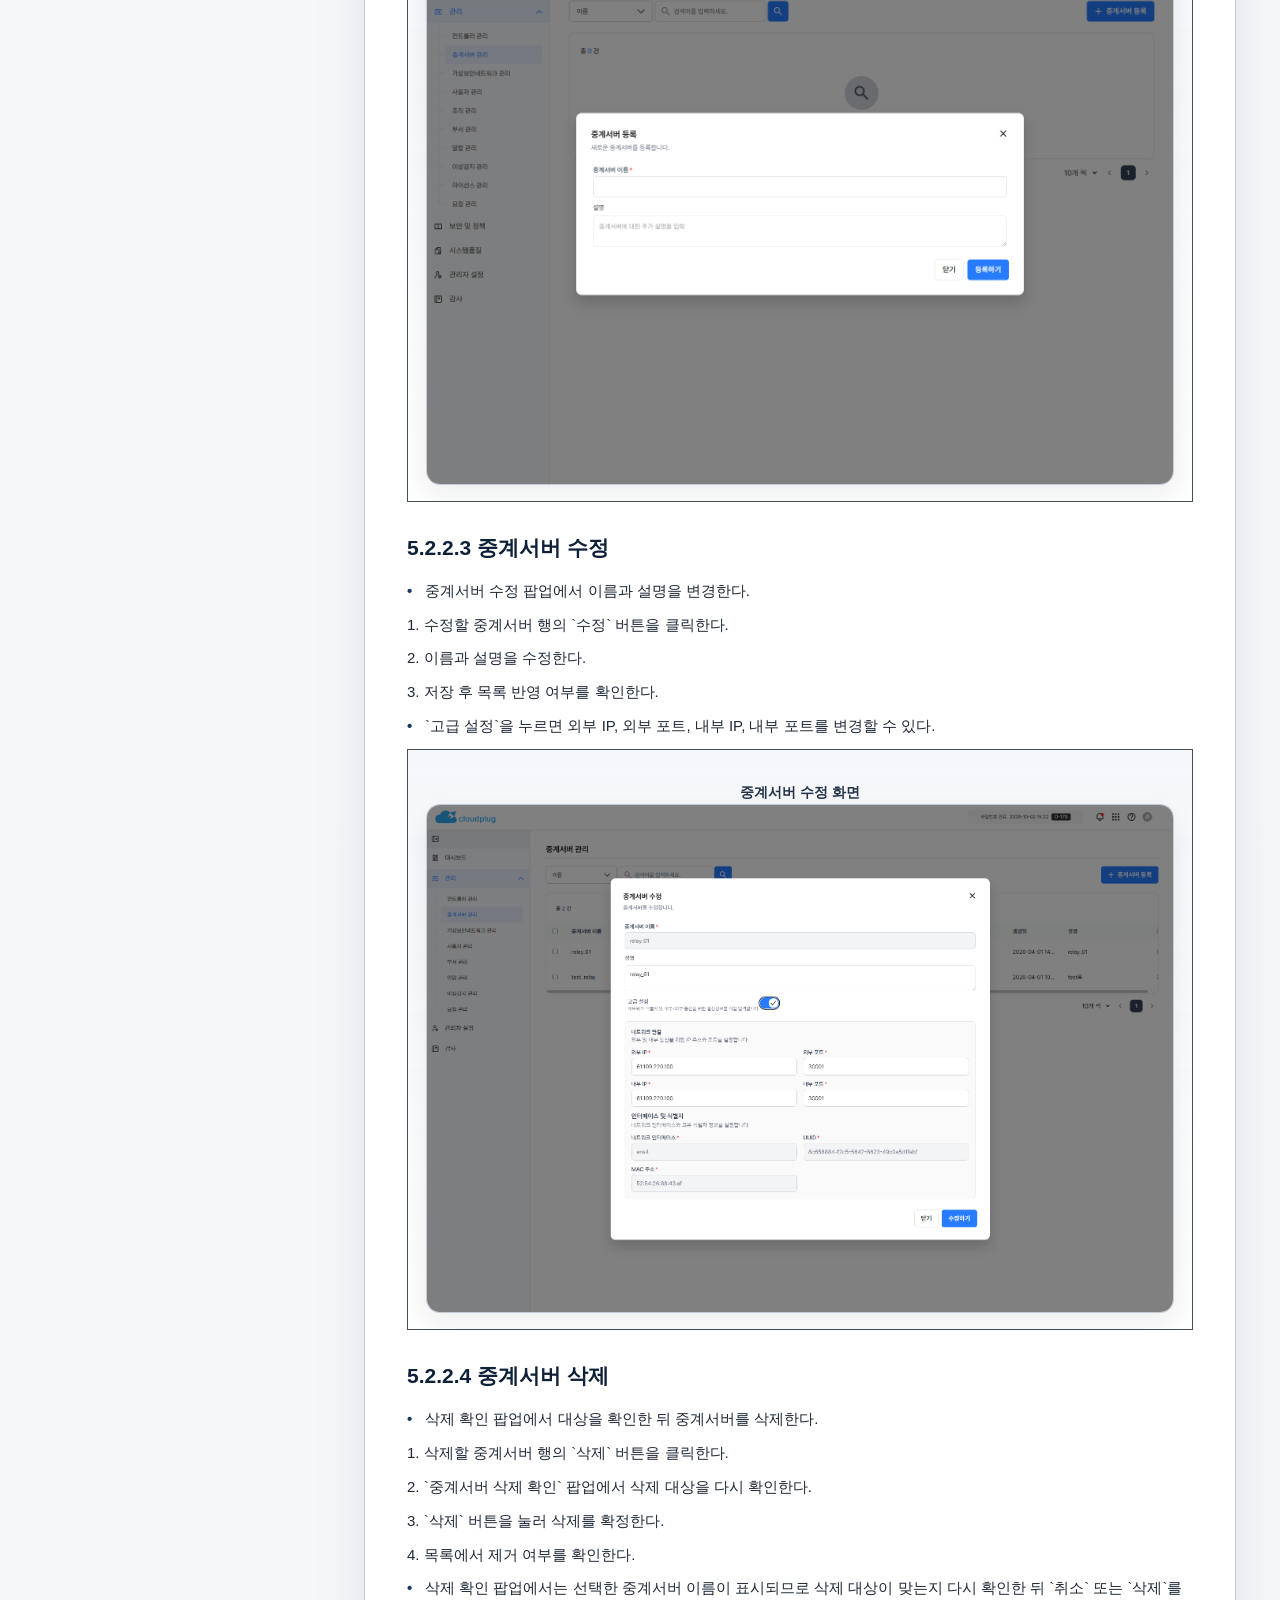
==== commit b9262b77: "hero copy 제거, .temp 폴더 정리" ====
--- a/manuals/group-admin.html
+++ b/manuals/group-admin.html
@@ -1,4 +1,4 @@
-<!DOCTYPE html>
+<!doctype html>
 <html lang="ko">
   <head>
     <meta charset="utf-8" />
@@ -21,9 +21,18 @@
             <span class="meta-pill">웹 문서</span>
           </div>
         </div>
-        <button class="sidebar-toggle" type="button" data-sidebar-toggle aria-expanded="false">목차 열기</button>
+        <button
+          class="sidebar-toggle"
+          type="button"
+          data-sidebar-toggle
+          aria-expanded="false"
+        >
+          목차 열기
+        </button>
         <div class="manual-search" data-manual-search>
-          <label class="manual-search-label" for="manual-search-input">목차 검색</label>
+          <label class="manual-search-label" for="manual-search-input"
+            >목차 검색</label
+          >
           <input
             id="manual-search-input"
             class="manual-search-input"
@@ -31,7 +40,9 @@
             placeholder="메뉴 또는 기능명 검색"
             data-search-input
           />
-          <p class="manual-search-empty" data-search-empty hidden>검색 결과가 없습니다.</p>
+          <p class="manual-search-empty" data-search-empty hidden>
+            검색 결과가 없습니다.
+          </p>
         </div>
         <nav class="manual-toc" data-toc>
           <a class="toc-link depth-2" href="#1-개요">1. 개요</a>
@@ -41,51 +52,104 @@
           <a class="toc-link depth-3" href="#3-1-상단바">3.1 상단바</a>
           <a class="toc-link depth-3" href="#3-2-좌측-메뉴">3.2 좌측 메뉴</a>
           <a class="toc-link depth-3" href="#3-3-권한-범위">3.3 권한 범위</a>
-          <a class="toc-link depth-2" href="#5-기능별-상세-설명">5. 기능별 상세 설명</a>
+          <a class="toc-link depth-2" href="#5-기능별-상세-설명"
+            >5. 기능별 상세 설명</a
+          >
           <a class="toc-link depth-3" href="#5-1-대시보드">5.1 대시보드</a>
-          <a class="toc-link depth-3" href="#5-2-1-컨트롤러-관리">5.2.1 컨트롤러 관리</a>
-          <a class="toc-link depth-3" href="#5-2-2-중계서버-관리">5.2.2 중계서버 관리</a>
-          <a class="toc-link depth-3" href="#5-2-3-가상보안네트워크-관리">5.2.3 가상보안네트워크 관리</a>
-          <a class="toc-link depth-4" href="#5-2-3-1-vnet-목록">5.2.3.1 VNET 목록</a>
-          <a class="toc-link depth-4" href="#5-2-3-2-엔드포인트-목록">5.2.3.2 엔드포인트 목록</a>
-          <a class="toc-link depth-4" href="#5-2-3-3-토폴로지">5.2.3.3 토폴로지</a>
-          <a class="toc-link depth-3" href="#5-2-4-사용자-관리">5.2.4 사용자 관리</a>
-          <a class="toc-link depth-3" href="#5-2-5-부서-관리">5.2.5 부서 관리</a>
-          <a class="toc-link depth-3" href="#5-2-6-알람-관리">5.2.6 알람 관리</a>
-          <a class="toc-link depth-3" href="#5-2-7-이상감지-관리">5.2.7 이상감지 관리</a>
-          <a class="toc-link depth-3" href="#5-2-8-요청-관리">5.2.8 요청 관리</a>
-          <a class="toc-link depth-3" href="#5-3-관리자-설정">5.3 관리자 설정</a>
+          <a class="toc-link depth-3" href="#5-2-1-컨트롤러-관리"
+            >5.2.1 컨트롤러 관리</a
+          >
+          <a class="toc-link depth-3" href="#5-2-2-중계서버-관리"
+            >5.2.2 중계서버 관리</a
+          >
+          <a class="toc-link depth-3" href="#5-2-3-가상보안네트워크-관리"
+            >5.2.3 가상보안네트워크 관리</a
+          >
+          <a class="toc-link depth-4" href="#5-2-3-1-vnet-목록"
+            >5.2.3.1 VNET 목록</a
+          >
+          <a class="toc-link depth-4" href="#5-2-3-2-엔드포인트-목록"
+            >5.2.3.2 엔드포인트 목록</a
+          >
+          <a class="toc-link depth-4" href="#5-2-3-3-토폴로지"
+            >5.2.3.3 토폴로지</a
+          >
+          <a class="toc-link depth-3" href="#5-2-4-사용자-관리"
+            >5.2.4 사용자 관리</a
+          >
+          <a class="toc-link depth-3" href="#5-2-5-부서-관리"
+            >5.2.5 부서 관리</a
+          >
+          <a class="toc-link depth-3" href="#5-2-6-알람-관리"
+            >5.2.6 알람 관리</a
+          >
+          <a class="toc-link depth-3" href="#5-2-7-이상감지-관리"
+            >5.2.7 이상감지 관리</a
+          >
+          <a class="toc-link depth-3" href="#5-2-8-요청-관리"
+            >5.2.8 요청 관리</a
+          >
+          <a class="toc-link depth-3" href="#5-3-관리자-설정"
+            >5.3 관리자 설정</a
+          >
           <a class="toc-link depth-3" href="#5-4-감사">5.4 감사</a>
-          <a class="toc-link depth-2" href="#6-운영-체크리스트">6. 운영 체크리스트</a>
-          <a class="toc-link depth-2" href="#7-자주-묻는-상황과-대응">7. 자주 묻는 상황과 대응</a>
-          <a class="toc-link depth-2" href="#8-빠른-진입-경로">8. 빠른 진입 경로</a>
+          <a class="toc-link depth-2" href="#6-운영-체크리스트"
+            >6. 운영 체크리스트</a
+          >
+          <a class="toc-link depth-2" href="#7-자주-묻는-상황과-대응"
+            >7. 자주 묻는 상황과 대응</a
+          >
+          <a class="toc-link depth-2" href="#8-빠른-진입-경로"
+            >8. 빠른 진입 경로</a
+          >
         </nav>
       </aside>
       <main class="manual-main">
         <header class="manual-hero">
           <p class="eyebrow">Operational Documentation</p>
           <h2>IDN 2.0 그룹 관리자 사용자 매뉴얼</h2>
-          <p class="hero-copy">그룹 관리자가 자기 그룹 범위 안에서 사용자, 네트워크, 요청, 감사 이력을 안전하게 운영할 수 있도록 실제 업무 순서에 맞춰 정리한 가이드다. 각 메뉴에서 무엇을 먼저 확인하고, 저장 후 어떤 상태를 다시 봐야 하는지까지 함께 안내한다.</p>
         </header>
         <div class="manual-document">
-          <div class="document-accent">
-          </div>
+          <div class="document-accent"></div>
           <section class="manual-section" id="1-개요">
             <h2>1. 개요</h2>
-            <p>본 문서는 ㈜클라우드플러그에서 개발한 IDN 서비스 사용자를 대상으로 시스템의 주요 기능과 화면 구성, 그리고 각 기능별 사용 방법을 이해하기 쉽도록 설명하기 위해 작성된 문서이다.</p>
-            <p>그룹 관리자는 자신의 소속 그룹 범위 내에서 대시보드, 사용자, 부서, 네트워크 자원, 요청, 감사 이력을 조회하고 관리할 수 있으며, 최고 관리자 전용 메뉴인 조직 관리, 라이선스 관리, 보안 및 정책, 시스템품질에는 접근하지 않는다.</p>
-            <p>실제 운영에서는 대시보드 점검 후 사용자와 부서 구조를 정비하고, 네트워크 자원과 요청 처리 현황을 확인한 다음, 관리자 설정과 감사 이력까지 점검하는 순서로 진행하는 것이 안전하다.</p>
+            <p>
+              본 문서는 ㈜클라우드플러그에서 개발한 IDN 서비스 사용자를 대상으로
+              시스템의 주요 기능과 화면 구성, 그리고 각 기능별 사용 방법을
+              이해하기 쉽도록 설명하기 위해 작성된 문서이다.
+            </p>
+            <p>
+              그룹 관리자는 자신의 소속 그룹 범위 내에서 대시보드, 사용자, 부서,
+              네트워크 자원, 요청, 감사 이력을 조회하고 관리할 수 있으며, 최고
+              관리자 전용 메뉴인 조직 관리, 라이선스 관리, 보안 및 정책,
+              시스템품질에는 접근하지 않는다.
+            </p>
+            <p>
+              실제 운영에서는 대시보드 점검 후 사용자와 부서 구조를 정비하고,
+              네트워크 자원과 요청 처리 현황을 확인한 다음, 관리자 설정과 감사
+              이력까지 점검하는 순서로 진행하는 것이 안전하다.
+            </p>
             <article class="manual-article" id="1-1-작성-목적">
               <h3>1.1 작성 목적</h3>
-              <p>본 문서의 목적은 그룹 관리자가 IDN 서비스에서 제공하는 주요 기능을 정확하게 이해하고, 소속 그룹 범위 안에서 실제 운영 업무를 안정적으로 수행할 수 있도록 지원하는 데 있다.</p>
+              <p>
+                본 문서의 목적은 그룹 관리자가 IDN 서비스에서 제공하는 주요
+                기능을 정확하게 이해하고, 소속 그룹 범위 안에서 실제 운영 업무를
+                안정적으로 수행할 수 있도록 지원하는 데 있다.
+              </p>
             </article>
           </section>
           <section class="manual-section" id="2-로그인">
             <h2>2. 로그인</h2>
-            <p>그룹 관리자는 로그인 화면에서 계정 ID와 비밀번호를 입력해 접속한다. 로그인 이후 2단계 인증 또는 비밀번호 재설정이 필요한 경우 해당 화면으로 이동한다.</p>
+            <p>
+              그룹 관리자는 로그인 화면에서 계정 ID와 비밀번호를 입력해
+              접속한다. 로그인 이후 2단계 인증 또는 비밀번호 재설정이 필요한
+              경우 해당 화면으로 이동한다.
+            </p>
             <article class="manual-article" id="2-1-로그인">
               <h3>2.1 로그인</h3>
-              <p class="label-row"><span>▶</span><strong>메뉴 위치:</strong> 로그인 화면</p>
+              <p class="label-row">
+                <span>▶</span><strong>메뉴 위치:</strong> 로그인 화면
+              </p>
               <p class="label-row"><span>▶</span><strong>기능 설명:</strong></p>
               <p class="bullet-line">그룹 관리자 계정으로 시스템에 접속한다.</p>
               <p class="label-row"><span>▶</span><strong>사용 절차:</strong></p>
@@ -93,7 +157,9 @@
               <p class="step-line">2. 아이디와 비밀번호를 입력한다.</p>
               <p class="step-line">3. 로봇 확인 항목을 선택한다.</p>
               <p class="step-line">4. 로그인 버튼을 클릭한다.</p>
-              <p class="step-line">5. 인증 결과에 따라 다음 화면으로 이동한다.</p>
+              <p class="step-line">
+                5. 인증 결과에 따라 다음 화면으로 이동한다.
+              </p>
               <p class="label-row"><span>▶</span><strong>입력 항목:</strong></p>
               <div class="table-wrap">
                 <table class="doc-table">
@@ -118,10 +184,18 @@
                   </tbody>
                 </table>
               </div>
-              <p class="label-row"><span>▶</span><strong>처리 결과 / 유의사항:</strong></p>
+              <p class="label-row">
+                <span>▶</span><strong>처리 결과 / 유의사항:</strong>
+              </p>
               <p class="bullet-line">로그인 실패 시 오류 메시지가 표시된다.</p>
-              <p class="bullet-line">그룹 관리자는 로그인 직후부터 자신의 그룹 범위로 자동 제한되어 다른 조직으로 전환할 수 없다.</p>
-              <p class="bullet-line">로그인 실패가 반복되면 계정 잠금과 비밀번호 만료 여부를 함께 확인한다.</p>
+              <p class="bullet-line">
+                그룹 관리자는 로그인 직후부터 자신의 그룹 범위로 자동 제한되어
+                다른 조직으로 전환할 수 없다.
+              </p>
+              <p class="bullet-line">
+                로그인 실패가 반복되면 계정 잠금과 비밀번호 만료 여부를 함께
+                확인한다.
+              </p>
               <p class="label-row"><span>▶</span><strong>스크린샷:</strong></p>
               <div class="table-wrap">
                 <table class="doc-table screenshot-table">
@@ -134,7 +208,14 @@
                   <tbody>
                     <tr>
                       <td>로그인 화면</td>
-                      <td><img class="manual-screenshot" src="../assets/images/manuals/group-admin/login/2-1-로그인.png" alt="로그인 화면" loading="lazy" /></td>
+                      <td>
+                        <img
+                          class="manual-screenshot"
+                          src="../assets/images/manuals/group-admin/login/2-1-로그인.png"
+                          alt="로그인 화면"
+                          loading="lazy"
+                        />
+                      </td>
                     </tr>
                   </tbody>
                 </table>
@@ -145,17 +226,40 @@
             <h2>3. 공통 영역</h2>
             <article class="manual-article" id="3-1-상단바">
               <h3>3.1 로그인 후 화면 구조</h3>
-              <p class="bullet-line">그룹 관리자 화면은 좌측 사이드바 중심의 관리자 콘솔이다.</p>
-              <p class="bullet-line">주요 메뉴는 대시보드, 관리, 관리자 설정, 감사로 구성된다.</p>
-              <p class="bullet-line">그룹 관리자는 로그인한 계정의 그룹 범위가 자동 적용되므로 메뉴에 진입하면 자기 그룹 데이터가 바로 조회된다.</p>
-              <p class="bullet-line">상단의 알림 아이콘은 시스템에서 발생한 주요 이벤트와 안내 사항을 확인하는 영역이다.</p>
-              <p class="bullet-line">알림 아이콘을 클릭하면 알림 목록을 조회할 수 있다.</p>
-            </article>
-            <article class="manual-article compact" id="3-1-1-알림-확인-및-처리">
+              <p class="bullet-line">
+                그룹 관리자 화면은 좌측 사이드바 중심의 관리자 콘솔이다.
+              </p>
+              <p class="bullet-line">
+                주요 메뉴는 대시보드, 관리, 관리자 설정, 감사로 구성된다.
+              </p>
+              <p class="bullet-line">
+                그룹 관리자는 로그인한 계정의 그룹 범위가 자동 적용되므로 메뉴에
+                진입하면 자기 그룹 데이터가 바로 조회된다.
+              </p>
+              <p class="bullet-line">
+                상단의 알림 아이콘은 시스템에서 발생한 주요 이벤트와 안내 사항을
+                확인하는 영역이다.
+              </p>
+              <p class="bullet-line">
+                알림 아이콘을 클릭하면 알림 목록을 조회할 수 있다.
+              </p>
+            </article>
+            <article
+              class="manual-article compact"
+              id="3-1-1-알림-확인-및-처리"
+            >
               <h3>3.1.3.1 알림 확인 및 처리</h3>
-              <p class="bullet-line">알림 목록 확인: 헤더 영역의 알림 아이콘을 클릭한다.</p>
-              <p class="bullet-line">알림 내용 확인: 알림 목록에서 확인할 알림을 클릭하면 해당 알림이 읽음 상태로 처리된다.</p>
-              <p class="bullet-line">모두 알림 읽음: 알림 목록 상단의 `모두 읽음`을 클릭하면 모든 알림이 읽음 상태로 일괄 처리된다.</p>
+              <p class="bullet-line">
+                알림 목록 확인: 헤더 영역의 알림 아이콘을 클릭한다.
+              </p>
+              <p class="bullet-line">
+                알림 내용 확인: 알림 목록에서 확인할 알림을 클릭하면 해당 알림이
+                읽음 상태로 처리된다.
+              </p>
+              <p class="bullet-line">
+                모두 알림 읽음: 알림 목록 상단의 `모두 읽음`을 클릭하면 모든
+                알림이 읽음 상태로 일괄 처리된다.
+              </p>
               <div class="table-wrap">
                 <table class="doc-table">
                   <thead>
@@ -196,7 +300,14 @@
                   <tbody>
                     <tr>
                       <td>알림 목록 화면</td>
-                      <td><img class="manual-screenshot" src="../assets/images/manuals/group-admin/common/group-notification-list.png" alt="알림 목록 화면" loading="lazy" /></td>
+                      <td>
+                        <img
+                          class="manual-screenshot"
+                          src="../assets/images/manuals/group-admin/common/group-notification-list.png"
+                          alt="알림 목록 화면"
+                          loading="lazy"
+                        />
+                      </td>
                     </tr>
                   </tbody>
                 </table>
@@ -204,8 +315,13 @@
             </article>
             <article class="manual-article compact" id="3-1-2-사용자-메뉴">
               <h3>3.1.3.2 사용자 메뉴</h3>
-              <p class="bullet-line">현재 로그인한 사용자 계정 정보 확인 및 로그아웃 기능을 제공하는 영역이다.</p>
-              <p class="bullet-line">사용자 메뉴: 헤더 영역 우측의 사용자 아이콘을 클릭한다.</p>
+              <p class="bullet-line">
+                현재 로그인한 사용자 계정 정보 확인 및 로그아웃 기능을 제공하는
+                영역이다.
+              </p>
+              <p class="bullet-line">
+                사용자 메뉴: 헤더 영역 우측의 사용자 아이콘을 클릭한다.
+              </p>
               <div class="table-wrap">
                 <table class="doc-table">
                   <thead>
@@ -250,7 +366,14 @@
                   <tbody>
                     <tr>
                       <td>사용자 메뉴 화면</td>
-                      <td><img class="manual-screenshot" src="../assets/images/manuals/group-admin/common/group-user-menu.png" alt="사용자 메뉴 화면" loading="lazy" /></td>
+                      <td>
+                        <img
+                          class="manual-screenshot"
+                          src="../assets/images/manuals/group-admin/common/group-user-menu.png"
+                          alt="사용자 메뉴 화면"
+                          loading="lazy"
+                        />
+                      </td>
                     </tr>
                   </tbody>
                 </table>
@@ -273,7 +396,11 @@
                     </tr>
                     <tr>
                       <td>관리</td>
-                      <td>컨트롤러 관리, 중계서버 관리, 가상보안네트워크 관리, 사용자 관리, 부서 관리, 알람 관리, 이상감지 관리, 요청 관리</td>
+                      <td>
+                        컨트롤러 관리, 중계서버 관리, 가상보안네트워크 관리,
+                        사용자 관리, 부서 관리, 알람 관리, 이상감지 관리, 요청
+                        관리
+                      </td>
                     </tr>
                     <tr>
                       <td>관리자 설정</td>
@@ -312,11 +439,22 @@
             </article>
             <article class="manual-article compact">
               <h3>3.4 화면을 읽는 순서</h3>
-              <p class="bullet-line">좌측 사이드바에서 현재 메뉴 위치를 확인한다.</p>
-              <p class="bullet-line">상단 검색, 필터, 상태 요약 영역을 먼저 본다.</p>
-              <p class="bullet-line">목록 화면에서는 행 개수와 상태를 먼저 확인한다.</p>
-              <p class="bullet-line">등록 또는 수정 작업은 우측 상단 버튼과 행별 액션 버튼으로 시작한다.</p>
-              <p class="bullet-line">저장 후에는 목록 반영 여부와 상태 표시를 다시 확인한다.</p>
+              <p class="bullet-line">
+                좌측 사이드바에서 현재 메뉴 위치를 확인한다.
+              </p>
+              <p class="bullet-line">
+                상단 검색, 필터, 상태 요약 영역을 먼저 본다.
+              </p>
+              <p class="bullet-line">
+                목록 화면에서는 행 개수와 상태를 먼저 확인한다.
+              </p>
+              <p class="bullet-line">
+                등록 또는 수정 작업은 우측 상단 버튼과 행별 액션 버튼으로
+                시작한다.
+              </p>
+              <p class="bullet-line">
+                저장 후에는 목록 반영 여부와 상태 표시를 다시 확인한다.
+              </p>
             </article>
           </section>
           <section class="manual-section" id="5-기능별-상세-설명">
@@ -324,18 +462,38 @@
           </section>
           <section class="manual-section" id="5-1-대시보드">
             <h2>5.1 대시보드</h2>
-            <p class="label-row"><span>▶</span><strong>메뉴 위치:</strong> 좌측 메뉴 &gt; 대시보드</p>
+            <p class="label-row">
+              <span>▶</span><strong>메뉴 위치:</strong> 좌측 메뉴 &gt; 대시보드
+            </p>
             <p class="label-row"><span>▶</span><strong>기능 설명:</strong></p>
-            <p class="bullet-line">소속 그룹 기준의 운영 현황을 요약해 보여준다.</p>
-            <p class="bullet-line">하루 업무를 시작할 때 가장 먼저 열어 오늘 처리할 알람, 이상 징후, 요청 현황을 확인하는 화면이다.</p>
+            <p class="bullet-line">
+              소속 그룹 기준의 운영 현황을 요약해 보여준다.
+            </p>
+            <p class="bullet-line">
+              하루 업무를 시작할 때 가장 먼저 열어 오늘 처리할 알람, 이상 징후,
+              요청 현황을 확인하는 화면이다.
+            </p>
             <p class="label-row"><span>▶</span><strong>사용 절차:</strong></p>
             <p class="step-line">1. 대시보드를 연다.</p>
-            <p class="step-line">2. 처리 대기 건수, 사용자/장치/네트워크 현황, 알람과 이상감지 추이를 확인한다.</p>
-            <p class="step-line">3. 필요한 항목을 클릭해 관련 화면으로 이동한다.</p>
-            <p class="label-row"><span>▶</span><strong>처리 결과 / 유의사항:</strong></p>
+            <p class="step-line">
+              2. 처리 대기 건수, 사용자/장치/네트워크 현황, 알람과 이상감지
+              추이를 확인한다.
+            </p>
+            <p class="step-line">
+              3. 필요한 항목을 클릭해 관련 화면으로 이동한다.
+            </p>
+            <p class="label-row">
+              <span>▶</span><strong>처리 결과 / 유의사항:</strong>
+            </p>
             <p class="bullet-line">그룹 관리자 화면은 그룹 범위로 조회된다.</p>
-            <p class="bullet-line">최근 감사 이력을 함께 확인하면 같은 그룹 내 선행 작업을 빠르게 파악할 수 있다.</p>
-            <p class="bullet-line">대시보드에서 이상 징후를 봤다면 알람 관리나 이상감지 관리로 이어서 상세 원인을 확인한다.</p>
+            <p class="bullet-line">
+              최근 감사 이력을 함께 확인하면 같은 그룹 내 선행 작업을 빠르게
+              파악할 수 있다.
+            </p>
+            <p class="bullet-line">
+              대시보드에서 이상 징후를 봤다면 알람 관리나 이상감지 관리로 이어서
+              상세 원인을 확인한다.
+            </p>
             <p class="label-row"><span>▶</span><strong>스크린샷:</strong></p>
             <div class="table-wrap">
               <table class="doc-table screenshot-table">
@@ -348,7 +506,14 @@
                 <tbody>
                   <tr>
                     <td>대시보드 화면</td>
-                    <td><img class="manual-screenshot" src="../assets/images/manuals/group-admin/dashboard/5-1-대시보드.png" alt="대시보드 화면" loading="lazy" /></td>
+                    <td>
+                      <img
+                        class="manual-screenshot"
+                        src="../assets/images/manuals/group-admin/dashboard/5-1-대시보드.png"
+                        alt="대시보드 화면"
+                        loading="lazy"
+                      />
+                    </td>
                   </tr>
                 </tbody>
               </table>
@@ -356,17 +521,34 @@
           </section>
           <section class="manual-section" id="5-2-1-컨트롤러-관리">
             <h2>5.2.1 컨트롤러 관리</h2>
-            <p class="label-row"><span>▶</span><strong>메뉴 위치:</strong> 좌측 메뉴 &gt; 관리 &gt; 컨트롤러 관리</p>
+            <p class="label-row">
+              <span>▶</span><strong>메뉴 위치:</strong> 좌측 메뉴 &gt; 관리 &gt;
+              컨트롤러 관리
+            </p>
             <p class="label-row"><span>▶</span><strong>기능 설명:</strong></p>
-            <p class="bullet-line">소속 그룹의 컨트롤러를 조회, 등록, 수정, 삭제한다.</p>
-            <p class="bullet-line">이후 VNET과 엔드포인트에서 참조되는 기반 자원을 정리하는 화면이다.</p>
-            <p class="label-row"><span>▶</span><strong>처리 결과 / 유의사항:</strong></p>
+            <p class="bullet-line">
+              소속 그룹의 컨트롤러를 조회, 등록, 수정, 삭제한다.
+            </p>
+            <p class="bullet-line">
+              이후 VNET과 엔드포인트에서 참조되는 기반 자원을 정리하는 화면이다.
+            </p>
+            <p class="label-row">
+              <span>▶</span><strong>처리 결과 / 유의사항:</strong>
+            </p>
             <p class="bullet-line">조회 범위는 그룹 기준으로 제한된다.</p>
-            <p class="bullet-line">컨트롤러 등록 후에는 연결 상태와 관련 감사 로그를 함께 확인하는 것이 좋다.</p>
-            <p class="bullet-line">이름과 설명은 이후 VNET 선택 화면에서 바로 보이므로 설치 위치와 용도가 드러나게 작성하는 편이 좋다.</p>
+            <p class="bullet-line">
+              컨트롤러 등록 후에는 연결 상태와 관련 감사 로그를 함께 확인하는
+              것이 좋다.
+            </p>
+            <p class="bullet-line">
+              이름과 설명은 이후 VNET 선택 화면에서 바로 보이므로 설치 위치와
+              용도가 드러나게 작성하는 편이 좋다.
+            </p>
             <article class="manual-article">
               <h3>5.2.1.1 컨트롤러 조회</h3>
-              <p class="bullet-line">컨트롤러 목록을 조회하고 검색과 필터로 대상을 찾는다.</p>
+              <p class="bullet-line">
+                컨트롤러 목록을 조회하고 검색과 필터로 대상을 찾는다.
+              </p>
               <p class="step-line">1. 컨트롤러 관리 화면으로 이동한다.</p>
               <p class="step-line">2. 검색어로 대상을 조회한다.</p>
               <p class="step-line">3. 연결 상태와 등록 상태를 함께 확인한다.</p>
@@ -381,7 +563,14 @@
                   <tbody>
                     <tr>
                       <td>컨트롤러 관리 화면</td>
-                      <td><img class="manual-screenshot" src="../assets/images/manuals/group-admin/management/5-2-1-컨트롤러-관리.png" alt="컨트롤러 관리 화면" loading="lazy" /></td>
+                      <td>
+                        <img
+                          class="manual-screenshot"
+                          src="../assets/images/manuals/group-admin/management/5-2-1-컨트롤러-관리.png"
+                          alt="컨트롤러 관리 화면"
+                          loading="lazy"
+                        />
+                      </td>
                     </tr>
                   </tbody>
                 </table>
@@ -389,11 +578,17 @@
             </article>
             <article class="manual-article">
               <h3>5.2.1.2 컨트롤러 생성</h3>
-              <p class="bullet-line">등록 팝업에서 이름과 설명을 입력해 컨트롤러를 생성한다.</p>
+              <p class="bullet-line">
+                등록 팝업에서 이름과 설명을 입력해 컨트롤러를 생성한다.
+              </p>
               <p class="step-line">1. 우측 상단 `등록` 버튼을 클릭한다.</p>
-              <p class="step-line">2. `컨트롤러 등록` 팝업에서 이름과 설명을 입력한다.</p>
+              <p class="step-line">
+                2. `컨트롤러 등록` 팝업에서 이름과 설명을 입력한다.
+              </p>
               <p class="step-line">3. `등록하기` 버튼을 클릭한다.</p>
-              <p class="step-line">4. 목록에 새 컨트롤러가 표시되는지 확인한다.</p>
+              <p class="step-line">
+                4. 목록에 새 컨트롤러가 표시되는지 확인한다.
+              </p>
               <div class="table-wrap">
                 <table class="doc-table screenshot-table">
                   <thead>
@@ -405,7 +600,14 @@
                   <tbody>
                     <tr>
                       <td>컨트롤러 등록 팝업</td>
-                      <td><img class="manual-screenshot" src="../assets/images/manuals/group-admin/management/5-2-1-컨트롤러-생성.png" alt="컨트롤러 등록 팝업" loading="lazy" /></td>
+                      <td>
+                        <img
+                          class="manual-screenshot"
+                          src="../assets/images/manuals/group-admin/management/5-2-1-컨트롤러-생성.png"
+                          alt="컨트롤러 등록 팝업"
+                          loading="lazy"
+                        />
+                      </td>
                     </tr>
                   </tbody>
                 </table>
@@ -413,12 +615,25 @@
             </article>
             <article class="manual-article">
               <h3>5.2.1.3 컨트롤러 수정</h3>
-              <p class="bullet-line">수정 화면에서 이름과 설명을 변경하고 저장 후 목록 반영 여부를 확인한다.</p>
-              <p class="step-line">1. 수정할 컨트롤러 행의 `수정` 버튼을 클릭한다.</p>
+              <p class="bullet-line">
+                수정 화면에서 이름과 설명을 변경하고 저장 후 목록 반영 여부를
+                확인한다.
+              </p>
+              <p class="step-line">
+                1. 수정할 컨트롤러 행의 `수정` 버튼을 클릭한다.
+              </p>
               <p class="step-line">2. 이름, 설명 등 변경할 항목을 수정한다.</p>
-              <p class="step-line">3. 저장 후 목록에서 변경 내용이 반영됐는지 확인한다.</p>
-              <p class="bullet-line">`고급 설정`을 누르면 외부 IP, 외부 포트, 내부 IP, 내부 포트를 변경할 수 있다.</p>
-              <p class="bullet-line">수정 시 컨트롤러 이름, 설명, 연결 상태와 등록 상태가 의도치 않게 변하지 않았는지 함께 확인한다.</p>
+              <p class="step-line">
+                3. 저장 후 목록에서 변경 내용이 반영됐는지 확인한다.
+              </p>
+              <p class="bullet-line">
+                `고급 설정`을 누르면 외부 IP, 외부 포트, 내부 IP, 내부 포트를
+                변경할 수 있다.
+              </p>
+              <p class="bullet-line">
+                수정 시 컨트롤러 이름, 설명, 연결 상태와 등록 상태가 의도치 않게
+                변하지 않았는지 함께 확인한다.
+              </p>
               <div class="table-wrap">
                 <table class="doc-table screenshot-table">
                   <thead>
@@ -430,7 +645,14 @@
                   <tbody>
                     <tr>
                       <td>컨트롤러 수정 화면</td>
-                      <td><img class="manual-screenshot" src="../assets/images/manuals/group-admin/management/group-controller-edit.png" alt="컨트롤러 수정 화면" loading="lazy" /></td>
+                      <td>
+                        <img
+                          class="manual-screenshot"
+                          src="../assets/images/manuals/group-admin/management/group-controller-edit.png"
+                          alt="컨트롤러 수정 화면"
+                          loading="lazy"
+                        />
+                      </td>
                     </tr>
                   </tbody>
                 </table>
@@ -438,13 +660,27 @@
             </article>
             <article class="manual-article">
               <h3>5.2.1.4 컨트롤러 삭제</h3>
-              <p class="bullet-line">삭제 확인 팝업에서 대상을 확인한 뒤 컨트롤러를 제거한다.</p>
-              <p class="step-line">1. 삭제할 컨트롤러 행의 `삭제` 버튼을 클릭한다.</p>
-              <p class="step-line">2. `컨트롤러 삭제 확인` 팝업에서 삭제 대상을 다시 확인한다.</p>
+              <p class="bullet-line">
+                삭제 확인 팝업에서 대상을 확인한 뒤 컨트롤러를 제거한다.
+              </p>
+              <p class="step-line">
+                1. 삭제할 컨트롤러 행의 `삭제` 버튼을 클릭한다.
+              </p>
+              <p class="step-line">
+                2. `컨트롤러 삭제 확인` 팝업에서 삭제 대상을 다시 확인한다.
+              </p>
               <p class="step-line">3. `삭제` 버튼을 눌러 삭제를 확정한다.</p>
-              <p class="step-line">4. 목록에서 해당 컨트롤러가 제거됐는지 확인한다.</p>
-              <p class="bullet-line">삭제 확인 팝업에서는 선택한 컨트롤러 이름이 표시되므로 삭제 대상이 맞는지 다시 확인한 뒤 `취소` 또는 `삭제`를 선택한다.</p>
-              <p class="bullet-line">컨트롤러를 사용 중인 VNET이 있으면 삭제 전 영향 범위를 먼저 확인한다.</p>
+              <p class="step-line">
+                4. 목록에서 해당 컨트롤러가 제거됐는지 확인한다.
+              </p>
+              <p class="bullet-line">
+                삭제 확인 팝업에서는 선택한 컨트롤러 이름이 표시되므로 삭제
+                대상이 맞는지 다시 확인한 뒤 `취소` 또는 `삭제`를 선택한다.
+              </p>
+              <p class="bullet-line">
+                컨트롤러를 사용 중인 VNET이 있으면 삭제 전 영향 범위를 먼저
+                확인한다.
+              </p>
               <div class="table-wrap">
                 <table class="doc-table screenshot-table">
                   <thead>
@@ -456,24 +692,65 @@
                   <tbody>
                     <tr>
                       <td>컨트롤러 삭제 확인 화면</td>
-                      <td><img class="manual-screenshot" src="../assets/images/manuals/group-admin/management/group-controller-delete-confirm.png" alt="컨트롤러 삭제 확인 화면" loading="lazy" /></td>
-                    </tr>
-                  </tbody>
-                </table>
-              </div>
-            </article>
-            <article class="manual-article" id="5-2-1-5-컨트롤러-linux-설치-및-실행">
+                      <td>
+                        <img
+                          class="manual-screenshot"
+                          src="../assets/images/manuals/group-admin/management/group-controller-delete-confirm.png"
+                          alt="컨트롤러 삭제 확인 화면"
+                          loading="lazy"
+                        />
+                      </td>
+                    </tr>
+                  </tbody>
+                </table>
+              </div>
+            </article>
+            <article
+              class="manual-article"
+              id="5-2-1-5-컨트롤러-linux-설치-및-실행"
+            >
               <h3>5.2.1.5 컨트롤러 Linux 설치 및 실행</h3>
-              <p class="bullet-line">리눅스 대상 호스트에 컨트롤러 패키지를 설치하고 컨트롤러 ID로 서비스를 시작한다.</p>
-              <p class="step-line">1. 대상 호스트에 `idn-controller-&lt;YYYYMMDD&gt;.tar.gz` 패키지를 복사한다.</p>
-              <p class="step-line">2. `mkdir -p /tmp/idn-controller-package`를 실행한 뒤 `tar xzf idn-controller-&lt;YYYYMMDD&gt;.tar.gz -C /tmp/idn-controller-package`로 압축을 해제한다.</p>
-              <p class="step-line">3. `cd /tmp/idn-controller-package`로 이동한 뒤 `sudo ./install.sh --auth-ip &lt;orchestrator-ip&gt; --auth-port &lt;auth-port&gt;`를 실행한다.</p>
-              <p class="step-line">4. 예시는 `sudo ./install.sh --auth-ip 61.109.220.75 --auth-port 15004` 형식으로 사용한다.</p>
-              <p class="step-line">5. 설치 후 `sudo idn-controller &lt;controller_id&gt;`로 컨트롤러 ID를 등록하고 서비스를 시작한다.</p>
-              <p class="label-row"><span>▶</span><strong>대상 호스트 요구 사항:</strong></p>
-              <p class="bullet-line">설치 흐름은 `systemd`, `bash`, `sudo`, `apt-get` 사용 환경을 기준으로 작성됐다.</p>
-              <p class="bullet-line">대상 호스트에서 `apt-get`을 사용하지 않으면 런타임 의존성 `libevent`, `libssl`, `jansson`, `glib2`, `libblkid`를 수동 설치해야 한다.</p>
-              <p class="label-row"><span>▶</span><strong>설치 결과 경로:</strong></p>
+              <p class="bullet-line">
+                리눅스 대상 호스트에 컨트롤러 패키지를 설치하고 컨트롤러 ID로
+                서비스를 시작한다.
+              </p>
+              <p class="step-line">
+                1. 대상 호스트에 `idn-controller-&lt;YYYYMMDD&gt;.tar.gz`
+                패키지를 복사한다.
+              </p>
+              <p class="step-line">
+                2. `mkdir -p /tmp/idn-controller-package`를 실행한 뒤 `tar xzf
+                idn-controller-&lt;YYYYMMDD&gt;.tar.gz -C
+                /tmp/idn-controller-package`로 압축을 해제한다.
+              </p>
+              <p class="step-line">
+                3. `cd /tmp/idn-controller-package`로 이동한 뒤 `sudo
+                ./install.sh --auth-ip &lt;orchestrator-ip&gt; --auth-port
+                &lt;auth-port&gt;`를 실행한다.
+              </p>
+              <p class="step-line">
+                4. 예시는 `sudo ./install.sh --auth-ip 61.109.220.75 --auth-port
+                15004` 형식으로 사용한다.
+              </p>
+              <p class="step-line">
+                5. 설치 후 `sudo idn-controller &lt;controller_id&gt;`로
+                컨트롤러 ID를 등록하고 서비스를 시작한다.
+              </p>
+              <p class="label-row">
+                <span>▶</span><strong>대상 호스트 요구 사항:</strong>
+              </p>
+              <p class="bullet-line">
+                설치 흐름은 `systemd`, `bash`, `sudo`, `apt-get` 사용 환경을
+                기준으로 작성됐다.
+              </p>
+              <p class="bullet-line">
+                대상 호스트에서 `apt-get`을 사용하지 않으면 런타임 의존성
+                `libevent`, `libssl`, `jansson`, `glib2`, `libblkid`를 수동
+                설치해야 한다.
+              </p>
+              <p class="label-row">
+                <span>▶</span><strong>설치 결과 경로:</strong>
+              </p>
               <div class="table-wrap">
                 <table class="doc-table">
                   <thead>
@@ -506,25 +783,62 @@
                   </tbody>
                 </table>
               </div>
-              <p class="label-row"><span>▶</span><strong>인증 서버 설정 형식:</strong></p>
-              <p class="bullet-line">컨트롤러는 `/etc/default/idn-controller.auth`에서 인증 서버 주소를 읽는다.</p>
-              <p class="bullet-line">파일 형식은 `&lt;orchestrator-ip&gt; &lt;auth-port&gt; [netif]`이며 `netif`를 생략하면 기본 라우트 인터페이스를 자동으로 감지한다.</p>
-              <p class="bullet-line">첫 번째 유효 행은 비어 있지 않고 주석이 아닌 인증 서버 정보여야 하며, 파일이 비어 있거나 주석만 있으면 서비스가 시작되지 않는다.</p>
-              <p class="label-row"><span>▶</span><strong>운영 및 점검:</strong></p>
-              <p class="bullet-line">상태 확인은 `idn-controller status`, 중지는 `sudo idn-controller stop`, 재시작은 `sudo idn-controller restart`, 로그 확인은 `idn-controller logs`를 사용한다.</p>
-              <p class="bullet-line">인증 파일 미설정 오류가 나오면 `cat /etc/default/idn-controller.auth`로 첫 번째 유효 행이 `61.109.220.75 15004` 형식인지 확인한다.</p>
-              <p class="bullet-line">서비스 시작 실패 시 `systemctl status idn-controller.service`와 `journalctl -u idn-controller.service -n 200 --no-pager`로 상태와 로그를 확인한다.</p>
-              <p class="bullet-line">서버 주소만 변경할 때는 `sudo vi /etc/default/idn-controller.auth`로 인증 파일을 수정한 뒤 `sudo idn-controller restart`를 실행한다.</p>
+              <p class="label-row">
+                <span>▶</span><strong>인증 서버 설정 형식:</strong>
+              </p>
+              <p class="bullet-line">
+                컨트롤러는 `/etc/default/idn-controller.auth`에서 인증 서버
+                주소를 읽는다.
+              </p>
+              <p class="bullet-line">
+                파일 형식은 `&lt;orchestrator-ip&gt; &lt;auth-port&gt;
+                [netif]`이며 `netif`를 생략하면 기본 라우트 인터페이스를
+                자동으로 감지한다.
+              </p>
+              <p class="bullet-line">
+                첫 번째 유효 행은 비어 있지 않고 주석이 아닌 인증 서버 정보여야
+                하며, 파일이 비어 있거나 주석만 있으면 서비스가 시작되지 않는다.
+              </p>
+              <p class="label-row">
+                <span>▶</span><strong>운영 및 점검:</strong>
+              </p>
+              <p class="bullet-line">
+                상태 확인은 `idn-controller status`, 중지는 `sudo idn-controller
+                stop`, 재시작은 `sudo idn-controller restart`, 로그 확인은
+                `idn-controller logs`를 사용한다.
+              </p>
+              <p class="bullet-line">
+                인증 파일 미설정 오류가 나오면 `cat
+                /etc/default/idn-controller.auth`로 첫 번째 유효 행이
+                `61.109.220.75 15004` 형식인지 확인한다.
+              </p>
+              <p class="bullet-line">
+                서비스 시작 실패 시 `systemctl status idn-controller.service`와
+                `journalctl -u idn-controller.service -n 200 --no-pager`로
+                상태와 로그를 확인한다.
+              </p>
+              <p class="bullet-line">
+                서버 주소만 변경할 때는 `sudo vi
+                /etc/default/idn-controller.auth`로 인증 파일을 수정한 뒤 `sudo
+                idn-controller restart`를 실행한다.
+              </p>
             </article>
           </section>
           <section class="manual-section" id="5-2-2-중계서버-관리">
             <h2>5.2.2 중계서버 관리</h2>
-            <p class="label-row"><span>▶</span><strong>메뉴 위치:</strong> 좌측 메뉴 &gt; 관리 &gt; 중계서버 관리</p>
+            <p class="label-row">
+              <span>▶</span><strong>메뉴 위치:</strong> 좌측 메뉴 &gt; 관리 &gt;
+              중계서버 관리
+            </p>
             <p class="label-row"><span>▶</span><strong>기능 설명:</strong></p>
-            <p class="bullet-line">소속 그룹의 중계서버를 조회, 등록, 수정, 삭제한다.</p>
+            <p class="bullet-line">
+              소속 그룹의 중계서버를 조회, 등록, 수정, 삭제한다.
+            </p>
             <article class="manual-article">
               <h3>5.2.2.1 중계서버 조회</h3>
-              <p class="bullet-line">중계서버 목록을 조회하고 검색 조건으로 대상을 찾는다.</p>
+              <p class="bullet-line">
+                중계서버 목록을 조회하고 검색 조건으로 대상을 찾는다.
+              </p>
               <p class="step-line">1. 중계서버 관리 화면으로 이동한다.</p>
               <p class="step-line">2. 검색 조건으로 목록을 조회한다.</p>
               <p class="step-line">3. 상태와 설명을 함께 확인한다.</p>
@@ -539,7 +853,14 @@
                   <tbody>
                     <tr>
                       <td>중계서버 관리 화면</td>
-                      <td><img class="manual-screenshot" src="../assets/images/manuals/group-admin/management/5-2-2-중계서버-관리.png" alt="중계서버 관리 화면" loading="lazy" /></td>
+                      <td>
+                        <img
+                          class="manual-screenshot"
+                          src="../assets/images/manuals/group-admin/management/5-2-2-중계서버-관리.png"
+                          alt="중계서버 관리 화면"
+                          loading="lazy"
+                        />
+                      </td>
                     </tr>
                   </tbody>
                 </table>
@@ -547,11 +868,17 @@
             </article>
             <article class="manual-article">
               <h3>5.2.2.2 중계서버 생성</h3>
-              <p class="bullet-line">등록 팝업에서 이름과 설명을 입력해 새 중계서버를 만든다.</p>
+              <p class="bullet-line">
+                등록 팝업에서 이름과 설명을 입력해 새 중계서버를 만든다.
+              </p>
               <p class="step-line">1. `등록` 버튼을 클릭한다.</p>
-              <p class="step-line">2. `중계서버 등록` 팝업에서 이름과 설명을 입력한다.</p>
+              <p class="step-line">
+                2. `중계서버 등록` 팝업에서 이름과 설명을 입력한다.
+              </p>
               <p class="step-line">3. `등록하기`를 클릭한다.</p>
-              <p class="step-line">4. 목록 추가 여부와 VNET 생성 화면 노출 여부를 확인한다.</p>
+              <p class="step-line">
+                4. 목록 추가 여부와 VNET 생성 화면 노출 여부를 확인한다.
+              </p>
               <div class="table-wrap">
                 <table class="doc-table screenshot-table">
                   <thead>
@@ -563,7 +890,14 @@
                   <tbody>
                     <tr>
                       <td>중계서버 등록 팝업</td>
-                      <td><img class="manual-screenshot" src="../assets/images/manuals/group-admin/management/5-2-2-중계서버-생성.png" alt="중계서버 등록 팝업" loading="lazy" /></td>
+                      <td>
+                        <img
+                          class="manual-screenshot"
+                          src="../assets/images/manuals/group-admin/management/5-2-2-중계서버-생성.png"
+                          alt="중계서버 등록 팝업"
+                          loading="lazy"
+                        />
+                      </td>
                     </tr>
                   </tbody>
                 </table>
@@ -571,11 +905,18 @@
             </article>
             <article class="manual-article">
               <h3>5.2.2.3 중계서버 수정</h3>
-              <p class="bullet-line">중계서버 수정 팝업에서 이름과 설명을 변경한다.</p>
-              <p class="step-line">1. 수정할 중계서버 행의 `수정` 버튼을 클릭한다.</p>
+              <p class="bullet-line">
+                중계서버 수정 팝업에서 이름과 설명을 변경한다.
+              </p>
+              <p class="step-line">
+                1. 수정할 중계서버 행의 `수정` 버튼을 클릭한다.
+              </p>
               <p class="step-line">2. 이름과 설명을 수정한다.</p>
               <p class="step-line">3. 저장 후 목록 반영 여부를 확인한다.</p>
-              <p class="bullet-line">`고급 설정`을 누르면 외부 IP, 외부 포트, 내부 IP, 내부 포트를 변경할 수 있다.</p>
+              <p class="bullet-line">
+                `고급 설정`을 누르면 외부 IP, 외부 포트, 내부 IP, 내부 포트를
+                변경할 수 있다.
+              </p>
               <div class="table-wrap">
                 <table class="doc-table screenshot-table">
                   <thead>
@@ -587,7 +928,14 @@
                   <tbody>
                     <tr>
                       <td>중계서버 수정 화면</td>
-                      <td><img class="manual-screenshot" src="../assets/images/manuals/group-admin/management/group-relay-edit.png" alt="중계서버 수정 화면" loading="lazy" /></td>
+                      <td>
+                        <img
+                          class="manual-screenshot"
+                          src="../assets/images/manuals/group-admin/management/group-relay-edit.png"
+                          alt="중계서버 수정 화면"
+                          loading="lazy"
+                        />
+                      </td>
                     </tr>
                   </tbody>
                 </table>
@@ -595,13 +943,25 @@
             </article>
             <article class="manual-article">
               <h3>5.2.2.4 중계서버 삭제</h3>
-              <p class="bullet-line">삭제 확인 팝업에서 대상을 확인한 뒤 중계서버를 삭제한다.</p>
-              <p class="step-line">1. 삭제할 중계서버 행의 `삭제` 버튼을 클릭한다.</p>
-              <p class="step-line">2. `중계서버 삭제 확인` 팝업에서 삭제 대상을 다시 확인한다.</p>
+              <p class="bullet-line">
+                삭제 확인 팝업에서 대상을 확인한 뒤 중계서버를 삭제한다.
+              </p>
+              <p class="step-line">
+                1. 삭제할 중계서버 행의 `삭제` 버튼을 클릭한다.
+              </p>
+              <p class="step-line">
+                2. `중계서버 삭제 확인` 팝업에서 삭제 대상을 다시 확인한다.
+              </p>
               <p class="step-line">3. `삭제` 버튼을 눌러 삭제를 확정한다.</p>
               <p class="step-line">4. 목록에서 제거 여부를 확인한다.</p>
-              <p class="bullet-line">삭제 확인 팝업에서는 선택한 중계서버 이름이 표시되므로 삭제 대상이 맞는지 다시 확인한 뒤 `취소` 또는 `삭제`를 선택한다.</p>
-              <p class="bullet-line">중계서버를 참조 중인 VNET이 있는 경우 삭제 전 영향 범위를 확인한다.</p>
+              <p class="bullet-line">
+                삭제 확인 팝업에서는 선택한 중계서버 이름이 표시되므로 삭제
+                대상이 맞는지 다시 확인한 뒤 `취소` 또는 `삭제`를 선택한다.
+              </p>
+              <p class="bullet-line">
+                중계서버를 참조 중인 VNET이 있는 경우 삭제 전 영향 범위를
+                확인한다.
+              </p>
               <div class="table-wrap">
                 <table class="doc-table screenshot-table">
                   <thead>
@@ -613,24 +973,65 @@
                   <tbody>
                     <tr>
                       <td>중계서버 삭제 확인 화면</td>
-                      <td><img class="manual-screenshot" src="../assets/images/manuals/group-admin/management/group-relay-delete-confirm.png" alt="중계서버 삭제 확인 화면" loading="lazy" /></td>
-                    </tr>
-                  </tbody>
-                </table>
-              </div>
-            </article>
-            <article class="manual-article" id="5-2-2-5-중계서버-linux-설치-및-실행">
+                      <td>
+                        <img
+                          class="manual-screenshot"
+                          src="../assets/images/manuals/group-admin/management/group-relay-delete-confirm.png"
+                          alt="중계서버 삭제 확인 화면"
+                          loading="lazy"
+                        />
+                      </td>
+                    </tr>
+                  </tbody>
+                </table>
+              </div>
+            </article>
+            <article
+              class="manual-article"
+              id="5-2-2-5-중계서버-linux-설치-및-실행"
+            >
               <h3>5.2.2.5 중계서버 Linux 설치 및 실행</h3>
-              <p class="bullet-line">리눅스 대상 호스트에 중계서버 패키지를 설치하고 중계서버 ID로 서비스를 시작한다.</p>
-              <p class="step-line">1. 대상 호스트에 `idn-relay-&lt;YYYYMMDD&gt;.tar.gz` 패키지를 복사한다.</p>
-              <p class="step-line">2. `mkdir -p /tmp/idn-relay-package`를 실행한 뒤 `tar xzf idn-relay-&lt;YYYYMMDD&gt;.tar.gz -C /tmp/idn-relay-package`로 압축을 해제한다.</p>
-              <p class="step-line">3. `cd /tmp/idn-relay-package`로 이동한 뒤 `sudo ./install.sh --auth-ip &lt;orchestrator-ip&gt; --auth-port &lt;auth-port&gt;`를 실행한다.</p>
-              <p class="step-line">4. 예시는 `sudo ./install.sh --auth-ip 61.109.220.75 --auth-port 15004` 형식으로 사용한다.</p>
-              <p class="step-line">5. 설치 후 `sudo idn-relay &lt;relay_id&gt;`로 중계서버 ID를 등록하고 서비스를 시작한다.</p>
-              <p class="label-row"><span>▶</span><strong>대상 호스트 요구 사항:</strong></p>
-              <p class="bullet-line">설치 흐름은 `systemd`, `bash`, `sudo`, `apt-get` 사용 환경을 기준으로 작성됐다.</p>
-              <p class="bullet-line">대상 호스트에서 `apt-get`을 사용하지 않으면 런타임 의존성 `libevent`, `libgtop`, `libssl`, `jansson`, `glib2`, `libblkid`, `wireguard-tools`, `iproute2`를 수동 설치해야 한다.</p>
-              <p class="label-row"><span>▶</span><strong>설치 결과 경로:</strong></p>
+              <p class="bullet-line">
+                리눅스 대상 호스트에 중계서버 패키지를 설치하고 중계서버 ID로
+                서비스를 시작한다.
+              </p>
+              <p class="step-line">
+                1. 대상 호스트에 `idn-relay-&lt;YYYYMMDD&gt;.tar.gz` 패키지를
+                복사한다.
+              </p>
+              <p class="step-line">
+                2. `mkdir -p /tmp/idn-relay-package`를 실행한 뒤 `tar xzf
+                idn-relay-&lt;YYYYMMDD&gt;.tar.gz -C /tmp/idn-relay-package`로
+                압축을 해제한다.
+              </p>
+              <p class="step-line">
+                3. `cd /tmp/idn-relay-package`로 이동한 뒤 `sudo ./install.sh
+                --auth-ip &lt;orchestrator-ip&gt; --auth-port
+                &lt;auth-port&gt;`를 실행한다.
+              </p>
+              <p class="step-line">
+                4. 예시는 `sudo ./install.sh --auth-ip 61.109.220.75 --auth-port
+                15004` 형식으로 사용한다.
+              </p>
+              <p class="step-line">
+                5. 설치 후 `sudo idn-relay &lt;relay_id&gt;`로 중계서버 ID를
+                등록하고 서비스를 시작한다.
+              </p>
+              <p class="label-row">
+                <span>▶</span><strong>대상 호스트 요구 사항:</strong>
+              </p>
+              <p class="bullet-line">
+                설치 흐름은 `systemd`, `bash`, `sudo`, `apt-get` 사용 환경을
+                기준으로 작성됐다.
+              </p>
+              <p class="bullet-line">
+                대상 호스트에서 `apt-get`을 사용하지 않으면 런타임 의존성
+                `libevent`, `libgtop`, `libssl`, `jansson`, `glib2`, `libblkid`,
+                `wireguard-tools`, `iproute2`를 수동 설치해야 한다.
+              </p>
+              <p class="label-row">
+                <span>▶</span><strong>설치 결과 경로:</strong>
+              </p>
               <div class="table-wrap">
                 <table class="doc-table">
                   <thead>
@@ -663,34 +1064,92 @@
                   </tbody>
                 </table>
               </div>
-              <p class="label-row"><span>▶</span><strong>런타임 디렉터리:</strong></p>
-              <p class="bullet-line">설치 시 `/var/opt/n2os/backup`, `/var/opt/n2os/memory`, `/var/opt/n2os/pid`, `/var/opt/n2os/sock`, `/var/opt/n2os/log/var/log/idn.log` 경로가 함께 생성된다.</p>
-              <p class="label-row"><span>▶</span><strong>인증 서버 설정 형식:</strong></p>
-              <p class="bullet-line">중계서버는 `/etc/default/idn-edge.auth`에서 인증 서버 주소를 읽는다.</p>
-              <p class="bullet-line">파일 형식은 `&lt;orchestrator-ip&gt; &lt;auth-port&gt; [netif]`이며 `netif`를 생략하면 기본 라우트 인터페이스를 자동으로 감지한다.</p>
-              <p class="bullet-line">첫 번째 유효 행은 비어 있지 않고 주석이 아닌 인증 서버 정보여야 하며, 파일이 비어 있거나 주석만 있으면 서비스가 시작되지 않는다.</p>
-              <p class="label-row"><span>▶</span><strong>운영 및 점검:</strong></p>
-              <p class="bullet-line">상태 확인은 `idn-relay status`, 중지는 `sudo idn-relay stop`, 재시작은 `sudo idn-relay restart`, 로그 확인은 `idn-relay logs`를 사용한다.</p>
-              <p class="bullet-line">인증 파일 미설정 오류가 나오면 `cat /etc/default/idn-edge.auth`로 첫 번째 유효 행이 `61.109.220.75 15004` 형식인지 확인한다.</p>
-              <p class="bullet-line">서비스 시작 실패 시 `systemctl status idn-relay.service`와 `journalctl -u idn-relay.service -n 200 --no-pager`로 상태와 로그를 확인한다.</p>
-              <p class="bullet-line">중계서버가 시작됐지만 `idn-tni` 인터페이스나 relay 포트가 보이지 않으면 `ip link show idn-tni`, `ss -lunp | egrep '30001|51820'`, `journalctl -u idn-relay.service -n 200 --no-pager` 순서로 확인한다.</p>
-              <p class="bullet-line">중계서버가 등록 및 승인됐는데도 `idn-tni`, `30001`, `51820`이 나타나지 않으면 원인은 패키지 설치 경로가 아니라 등록 이후의 중계서버 런타임 경로로 본다.</p>
-              <p class="bullet-line">서버 주소만 변경할 때는 `sudo vi /etc/default/idn-edge.auth`로 인증 파일을 수정한 뒤 `sudo idn-relay restart`를 실행한다.</p>
+              <p class="label-row">
+                <span>▶</span><strong>런타임 디렉터리:</strong>
+              </p>
+              <p class="bullet-line">
+                설치 시 `/var/opt/n2os/backup`, `/var/opt/n2os/memory`,
+                `/var/opt/n2os/pid`, `/var/opt/n2os/sock`,
+                `/var/opt/n2os/log/var/log/idn.log` 경로가 함께 생성된다.
+              </p>
+              <p class="label-row">
+                <span>▶</span><strong>인증 서버 설정 형식:</strong>
+              </p>
+              <p class="bullet-line">
+                중계서버는 `/etc/default/idn-edge.auth`에서 인증 서버 주소를
+                읽는다.
+              </p>
+              <p class="bullet-line">
+                파일 형식은 `&lt;orchestrator-ip&gt; &lt;auth-port&gt;
+                [netif]`이며 `netif`를 생략하면 기본 라우트 인터페이스를
+                자동으로 감지한다.
+              </p>
+              <p class="bullet-line">
+                첫 번째 유효 행은 비어 있지 않고 주석이 아닌 인증 서버 정보여야
+                하며, 파일이 비어 있거나 주석만 있으면 서비스가 시작되지 않는다.
+              </p>
+              <p class="label-row">
+                <span>▶</span><strong>운영 및 점검:</strong>
+              </p>
+              <p class="bullet-line">
+                상태 확인은 `idn-relay status`, 중지는 `sudo idn-relay stop`,
+                재시작은 `sudo idn-relay restart`, 로그 확인은 `idn-relay
+                logs`를 사용한다.
+              </p>
+              <p class="bullet-line">
+                인증 파일 미설정 오류가 나오면 `cat
+                /etc/default/idn-edge.auth`로 첫 번째 유효 행이 `61.109.220.75
+                15004` 형식인지 확인한다.
+              </p>
+              <p class="bullet-line">
+                서비스 시작 실패 시 `systemctl status idn-relay.service`와
+                `journalctl -u idn-relay.service -n 200 --no-pager`로 상태와
+                로그를 확인한다.
+              </p>
+              <p class="bullet-line">
+                중계서버가 시작됐지만 `idn-tni` 인터페이스나 relay 포트가 보이지
+                않으면 `ip link show idn-tni`, `ss -lunp | egrep '30001|51820'`,
+                `journalctl -u idn-relay.service -n 200 --no-pager` 순서로
+                확인한다.
+              </p>
+              <p class="bullet-line">
+                중계서버가 등록 및 승인됐는데도 `idn-tni`, `30001`, `51820`이
+                나타나지 않으면 원인은 패키지 설치 경로가 아니라 등록 이후의
+                중계서버 런타임 경로로 본다.
+              </p>
+              <p class="bullet-line">
+                서버 주소만 변경할 때는 `sudo vi /etc/default/idn-edge.auth`로
+                인증 파일을 수정한 뒤 `sudo idn-relay restart`를 실행한다.
+              </p>
             </article>
           </section>
           <section class="manual-section" id="5-2-3-가상보안네트워크-관리">
             <h2>5.2.3 가상보안네트워크 관리</h2>
-            <p class="label-row"><span>▶</span><strong>메뉴 위치:</strong> 좌측 메뉴 &gt; 관리 &gt; 가상보안네트워크 관리</p>
+            <p class="label-row">
+              <span>▶</span><strong>메뉴 위치:</strong> 좌측 메뉴 &gt; 관리 &gt;
+              가상보안네트워크 관리
+            </p>
             <p class="label-row"><span>▶</span><strong>기능 설명:</strong></p>
             <p class="bullet-line">그룹 범위의 VNET과 엔드포인트를 관리한다.</p>
-            <p class="bullet-line">내부 화면으로 VNET, 엔드포인트, 토폴로지를 사용한다.</p>
+            <p class="bullet-line">
+              내부 화면으로 VNET, 엔드포인트, 토폴로지를 사용한다.
+            </p>
             <p class="label-row"><span>▶</span><strong>사용 절차:</strong></p>
             <p class="step-line">1. 가상보안네트워크 관리 화면으로 이동한다.</p>
             <p class="step-line">2. 대상 하위 화면을 선택한다.</p>
-            <p class="step-line">3. 목록을 조회한 뒤 생성, 수정, 삭제 또는 상태 변경을 수행한다.</p>
-            <p class="label-row"><span>▶</span><strong>처리 결과 / 유의사항:</strong></p>
-            <p class="bullet-line">세부 화면은 최고 관리자와 유사하나 소속 그룹 범위로 제한된다.</p>
-            <p class="bullet-line">생성 작업 시 최고 관리자처럼 별도 그룹 선택 경고가 나타나지 않는다.</p>
+            <p class="step-line">
+              3. 목록을 조회한 뒤 생성, 수정, 삭제 또는 상태 변경을 수행한다.
+            </p>
+            <p class="label-row">
+              <span>▶</span><strong>처리 결과 / 유의사항:</strong>
+            </p>
+            <p class="bullet-line">
+              세부 화면은 최고 관리자와 유사하나 소속 그룹 범위로 제한된다.
+            </p>
+            <p class="bullet-line">
+              생성 작업 시 최고 관리자처럼 별도 그룹 선택 경고가 나타나지
+              않는다.
+            </p>
             <p class="label-row"><span>▶</span><strong>스크린샷:</strong></p>
             <div class="table-wrap">
               <table class="doc-table screenshot-table">
@@ -703,7 +1162,14 @@
                 <tbody>
                   <tr>
                     <td>가상보안네트워크 관리 화면</td>
-                    <td><img class="manual-screenshot" src="../assets/images/manuals/group-admin/management/5-2-3-가상보안네트워크-관리.png" alt="가상보안네트워크 관리 화면" loading="lazy" /></td>
+                    <td>
+                      <img
+                        class="manual-screenshot"
+                        src="../assets/images/manuals/group-admin/management/5-2-3-가상보안네트워크-관리.png"
+                        alt="가상보안네트워크 관리 화면"
+                        loading="lazy"
+                      />
+                    </td>
                   </tr>
                 </tbody>
               </table>
@@ -711,15 +1177,24 @@
           </section>
           <section class="manual-section" id="5-2-3-1-vnet-목록">
             <h2>5.2.3.1 VNET 목록</h2>
-            <p class="label-row"><span>▶</span><strong>메뉴 위치:</strong> 좌측 메뉴 &gt; 관리 &gt; 가상보안네트워크 관리 &gt; VNET</p>
+            <p class="label-row">
+              <span>▶</span><strong>메뉴 위치:</strong> 좌측 메뉴 &gt; 관리 &gt;
+              가상보안네트워크 관리 &gt; VNET
+            </p>
             <p class="label-row"><span>▶</span><strong>기능 설명:</strong></p>
-            <p class="bullet-line">VNET 목록 조회, 생성, 수정, 삭제를 수행한다.</p>
+            <p class="bullet-line">
+              VNET 목록 조회, 생성, 수정, 삭제를 수행한다.
+            </p>
             <article class="manual-article">
               <h3>5.2.3.1.1 VNET 조회</h3>
-              <p class="bullet-line">VNET 목록을 조회하고 검색과 필터로 대상을 찾는다.</p>
+              <p class="bullet-line">
+                VNET 목록을 조회하고 검색과 필터로 대상을 찾는다.
+              </p>
               <p class="step-line">1. VNET 화면을 연다.</p>
               <p class="step-line">2. 필터와 검색으로 대상을 찾는다.</p>
-              <p class="step-line">3. 별칭, 연결 장비, 보안 옵션, 상태를 확인한다.</p>
+              <p class="step-line">
+                3. 별칭, 연결 장비, 보안 옵션, 상태를 확인한다.
+              </p>
               <div class="table-wrap">
                 <table class="doc-table screenshot-table">
                   <thead>
@@ -731,7 +1206,14 @@
                   <tbody>
                     <tr>
                       <td>VNET 목록 화면</td>
-                      <td><img class="manual-screenshot" src="../assets/images/manuals/group-admin/management/5-2-3-1-vnet-목록.png" alt="VNET 목록 화면" loading="lazy" /></td>
+                      <td>
+                        <img
+                          class="manual-screenshot"
+                          src="../assets/images/manuals/group-admin/management/5-2-3-1-vnet-목록.png"
+                          alt="VNET 목록 화면"
+                          loading="lazy"
+                        />
+                      </td>
                     </tr>
                   </tbody>
                 </table>
@@ -739,12 +1221,23 @@
             </article>
             <article class="manual-article">
               <h3>5.2.3.1.2 VNET 생성</h3>
-              <p class="bullet-line">생성 팝업에서 기본 정보, 연결 장비, 암호화 설정, IP 대역을 입력한다.</p>
+              <p class="bullet-line">
+                생성 팝업에서 기본 정보, 연결 장비, 암호화 설정, IP 대역을
+                입력한다.
+              </p>
               <p class="step-line">1. `생성` 버튼을 클릭한다.</p>
-              <p class="step-line">2. 기본 정보와 컨트롤러, 필요 시 중계서버를 선택한다.</p>
-              <p class="step-line">3. 암호화 알고리즘, 모드, IP 대역과 길이를 설정한다.</p>
-              <p class="step-line">4. 보안 옵션을 설정한 뒤 `생성하기`를 클릭한다.</p>
-              <p class="bullet-line">IP 대역이 기존 VNET과 겹치지 않는지 먼저 확인한다.</p>
+              <p class="step-line">
+                2. 기본 정보와 컨트롤러, 필요 시 중계서버를 선택한다.
+              </p>
+              <p class="step-line">
+                3. 암호화 알고리즘, 모드, IP 대역과 길이를 설정한다.
+              </p>
+              <p class="step-line">
+                4. 보안 옵션을 설정한 뒤 `생성하기`를 클릭한다.
+              </p>
+              <p class="bullet-line">
+                IP 대역이 기존 VNET과 겹치지 않는지 먼저 확인한다.
+              </p>
               <div class="table-wrap">
                 <table class="doc-table screenshot-table">
                   <thead>
@@ -756,7 +1249,14 @@
                   <tbody>
                     <tr>
                       <td>VNET 생성 팝업</td>
-                      <td><img class="manual-screenshot" src="../assets/images/manuals/group-admin/management/5-2-3-1-vnet-생성.png" alt="VNET 생성 팝업" loading="lazy" /></td>
+                      <td>
+                        <img
+                          class="manual-screenshot"
+                          src="../assets/images/manuals/group-admin/management/5-2-3-1-vnet-생성.png"
+                          alt="VNET 생성 팝업"
+                          loading="lazy"
+                        />
+                      </td>
                     </tr>
                   </tbody>
                 </table>
@@ -764,11 +1264,20 @@
             </article>
             <article class="manual-article">
               <h3>5.2.3.1.3 VNET 수정</h3>
-              <p class="bullet-line">수정 모드 화면에서 별칭과 운영 옵션을 변경한다.</p>
-              <p class="step-line">1. 수정할 VNET 행의 `수정` 버튼을 클릭한다.</p>
+              <p class="bullet-line">
+                수정 모드 화면에서 별칭과 운영 옵션을 변경한다.
+              </p>
+              <p class="step-line">
+                1. 수정할 VNET 행의 `수정` 버튼을 클릭한다.
+              </p>
               <p class="step-line">2. 별칭, 연결 장비, 보안 옵션을 수정한다.</p>
-              <p class="step-line">3. 저장 후 목록에 변경 값이 반영됐는지 확인한다.</p>
-              <p class="bullet-line">수정 시 별칭, 단말 접속 허용, 외부 트래픽 허용, 기기 인증 여부, 삭제 예정일을 확인한다.</p>
+              <p class="step-line">
+                3. 저장 후 목록에 변경 값이 반영됐는지 확인한다.
+              </p>
+              <p class="bullet-line">
+                수정 시 별칭, 단말 접속 허용, 외부 트래픽 허용, 기기 인증 여부,
+                삭제 예정일을 확인한다.
+              </p>
               <div class="table-wrap">
                 <table class="doc-table screenshot-table">
                   <thead>
@@ -780,7 +1289,14 @@
                   <tbody>
                     <tr>
                       <td>VNET 수정 화면</td>
-                      <td><img class="manual-screenshot" src="../assets/images/manuals/group-admin/management/group-vnet-edit.png" alt="VNET 수정 화면" loading="lazy" /></td>
+                      <td>
+                        <img
+                          class="manual-screenshot"
+                          src="../assets/images/manuals/group-admin/management/group-vnet-edit.png"
+                          alt="VNET 수정 화면"
+                          loading="lazy"
+                        />
+                      </td>
                     </tr>
                   </tbody>
                 </table>
@@ -789,11 +1305,18 @@
             <article class="manual-article">
               <h3>5.2.3.1.4 VNET 삭제</h3>
               <p class="bullet-line">삭제 확인 팝업을 통해 VNET을 제거한다.</p>
-              <p class="step-line">1. 삭제할 VNET 행의 `삭제` 버튼을 클릭한다.</p>
-              <p class="step-line">2. `VNET 삭제 확인` 팝업에서 삭제 대상을 확인한다.</p>
+              <p class="step-line">
+                1. 삭제할 VNET 행의 `삭제` 버튼을 클릭한다.
+              </p>
+              <p class="step-line">
+                2. `VNET 삭제 확인` 팝업에서 삭제 대상을 확인한다.
+              </p>
               <p class="step-line">3. `삭제` 버튼을 눌러 확정한다.</p>
               <p class="step-line">4. 목록에서 제거 여부를 확인한다.</p>
-              <p class="bullet-line">VNET 삭제 시 연결된 엔드포인트와 사용자 할당 관계에 영향이 있을 수 있다.</p>
+              <p class="bullet-line">
+                VNET 삭제 시 연결된 엔드포인트와 사용자 할당 관계에 영향이 있을
+                수 있다.
+              </p>
               <div class="table-wrap">
                 <table class="doc-table screenshot-table">
                   <thead>
@@ -805,7 +1328,14 @@
                   <tbody>
                     <tr>
                       <td>VNET 삭제 확인 화면</td>
-                      <td><img class="manual-screenshot" src="../assets/images/manuals/group-admin/management/group-vnet-delete-confirm.png" alt="VNET 삭제 확인 화면" loading="lazy" /></td>
+                      <td>
+                        <img
+                          class="manual-screenshot"
+                          src="../assets/images/manuals/group-admin/management/group-vnet-delete-confirm.png"
+                          alt="VNET 삭제 확인 화면"
+                          loading="lazy"
+                        />
+                      </td>
                     </tr>
                   </tbody>
                 </table>
@@ -814,15 +1344,26 @@
           </section>
           <section class="manual-section" id="5-2-3-2-엔드포인트-목록">
             <h2>5.2.3.2 엔드포인트 목록</h2>
-            <p class="label-row"><span>▶</span><strong>메뉴 위치:</strong> 좌측 메뉴 &gt; 관리 &gt; 가상보안네트워크 관리 &gt; 엔드포인트</p>
+            <p class="label-row">
+              <span>▶</span><strong>메뉴 위치:</strong> 좌측 메뉴 &gt; 관리 &gt;
+              가상보안네트워크 관리 &gt; 엔드포인트
+            </p>
             <p class="label-row"><span>▶</span><strong>기능 설명:</strong></p>
-            <p class="bullet-line">엔드포인트 목록을 조회하고 생성, 수정, 삭제, 사용자 할당과 할당 해제를 수행한다.</p>
+            <p class="bullet-line">
+              엔드포인트 목록을 조회하고 생성, 수정, 삭제, 사용자 할당과 할당
+              해제를 수행한다.
+            </p>
             <article class="manual-article">
               <h3>5.2.3.2.1 엔드포인트 조회</h3>
-              <p class="bullet-line">엔드포인트 목록을 조회하고 장치 상태와 사용자 할당 여부를 확인한다.</p>
+              <p class="bullet-line">
+                엔드포인트 목록을 조회하고 장치 상태와 사용자 할당 여부를
+                확인한다.
+              </p>
               <p class="step-line">1. 엔드포인트 화면을 연다.</p>
               <p class="step-line">2. 검색과 필터로 대상을 조회한다.</p>
-              <p class="step-line">3. 장치 상태, 사용자할당 열, 역할 정보를 확인한다.</p>
+              <p class="step-line">
+                3. 장치 상태, 사용자할당 열, 역할 정보를 확인한다.
+              </p>
               <div class="table-wrap">
                 <table class="doc-table screenshot-table">
                   <thead>
@@ -834,7 +1375,14 @@
                   <tbody>
                     <tr>
                       <td>엔드포인트 목록 화면</td>
-                      <td><img class="manual-screenshot" src="../assets/images/manuals/group-admin/management/5-2-3-2-엔드포인트-목록.png" alt="엔드포인트 목록 화면" loading="lazy" /></td>
+                      <td>
+                        <img
+                          class="manual-screenshot"
+                          src="../assets/images/manuals/group-admin/management/5-2-3-2-엔드포인트-목록.png"
+                          alt="엔드포인트 목록 화면"
+                          loading="lazy"
+                        />
+                      </td>
                     </tr>
                   </tbody>
                 </table>
@@ -842,10 +1390,17 @@
             </article>
             <article class="manual-article">
               <h3>5.2.3.2.2 엔드포인트 생성</h3>
-              <p class="bullet-line">엔드포인트 생성 팝업에서 VNET과 장치 정보를 입력해 새 엔드포인트를 등록한다.</p>
+              <p class="bullet-line">
+                엔드포인트 생성 팝업에서 VNET과 장치 정보를 입력해 새
+                엔드포인트를 등록한다.
+              </p>
               <p class="step-line">1. `생성` 버튼을 클릭한다.</p>
-              <p class="step-line">2. VNET, 엔드포인트 ID, 별칭, 역할을 입력한다.</p>
-              <p class="step-line">3. 네트워크 주소, CIDR 길이, 인터페이스 정보를 입력한다.</p>
+              <p class="step-line">
+                2. VNET, 엔드포인트 ID, 별칭, 역할을 입력한다.
+              </p>
+              <p class="step-line">
+                3. 네트워크 주소, CIDR 길이, 인터페이스 정보를 입력한다.
+              </p>
               <p class="step-line">4. 저장 후 목록에 반영됐는지 확인한다.</p>
               <div class="table-wrap">
                 <table class="doc-table screenshot-table">
@@ -858,7 +1413,14 @@
                   <tbody>
                     <tr>
                       <td>엔드포인트 생성 팝업</td>
-                      <td><img class="manual-screenshot" src="../assets/images/manuals/group-admin/management/5-2-3-2-엔드포인트-생성.png" alt="엔드포인트 생성 팝업" loading="lazy" /></td>
+                      <td>
+                        <img
+                          class="manual-screenshot"
+                          src="../assets/images/manuals/group-admin/management/5-2-3-2-엔드포인트-생성.png"
+                          alt="엔드포인트 생성 팝업"
+                          loading="lazy"
+                        />
+                      </td>
                     </tr>
                   </tbody>
                 </table>
@@ -866,9 +1428,15 @@
             </article>
             <article class="manual-article">
               <h3>5.2.3.2.3 엔드포인트 수정</h3>
-              <p class="bullet-line">수정 화면에서 별칭, 역할, 주소, 인터페이스 정보를 변경한다.</p>
-              <p class="step-line">1. 수정할 엔드포인트의 `수정` 버튼을 클릭한다.</p>
-              <p class="step-line">2. 생성 팝업과 같은 형식의 수정 화면에서 값을 변경한다.</p>
+              <p class="bullet-line">
+                수정 화면에서 별칭, 역할, 주소, 인터페이스 정보를 변경한다.
+              </p>
+              <p class="step-line">
+                1. 수정할 엔드포인트의 `수정` 버튼을 클릭한다.
+              </p>
+              <p class="step-line">
+                2. 생성 팝업과 같은 형식의 수정 화면에서 값을 변경한다.
+              </p>
               <p class="step-line">3. 저장 후 목록 반영 여부를 확인한다.</p>
               <div class="table-wrap">
                 <table class="doc-table screenshot-table">
@@ -881,7 +1449,14 @@
                   <tbody>
                     <tr>
                       <td>엔드포인트 수정 화면</td>
-                      <td><img class="manual-screenshot" src="../assets/images/manuals/group-admin/management/group-endpoint-edit.png" alt="엔드포인트 수정 화면" loading="lazy" /></td>
+                      <td>
+                        <img
+                          class="manual-screenshot"
+                          src="../assets/images/manuals/group-admin/management/group-endpoint-edit.png"
+                          alt="엔드포인트 수정 화면"
+                          loading="lazy"
+                        />
+                      </td>
                     </tr>
                   </tbody>
                 </table>
@@ -889,9 +1464,15 @@
             </article>
             <article class="manual-article">
               <h3>5.2.3.2.4 엔드포인트 삭제</h3>
-              <p class="bullet-line">삭제 확인 팝업을 통해 엔드포인트를 제거한다.</p>
-              <p class="step-line">1. 삭제할 엔드포인트의 `삭제` 버튼을 클릭한다.</p>
-              <p class="step-line">2. `엔드포인트 삭제 확인` 팝업에서 대상을 확인한다.</p>
+              <p class="bullet-line">
+                삭제 확인 팝업을 통해 엔드포인트를 제거한다.
+              </p>
+              <p class="step-line">
+                1. 삭제할 엔드포인트의 `삭제` 버튼을 클릭한다.
+              </p>
+              <p class="step-line">
+                2. `엔드포인트 삭제 확인` 팝업에서 대상을 확인한다.
+              </p>
               <p class="step-line">3. `삭제` 버튼을 눌러 확정한다.</p>
               <p class="step-line">4. 목록에서 제거 여부를 확인한다.</p>
               <div class="table-wrap">
@@ -905,7 +1486,14 @@
                   <tbody>
                     <tr>
                       <td>엔드포인트 삭제 확인 화면</td>
-                      <td><img class="manual-screenshot" src="../assets/images/manuals/group-admin/management/group-endpoint-delete-confirm.png" alt="엔드포인트 삭제 확인 화면" loading="lazy" /></td>
+                      <td>
+                        <img
+                          class="manual-screenshot"
+                          src="../assets/images/manuals/group-admin/management/group-endpoint-delete-confirm.png"
+                          alt="엔드포인트 삭제 확인 화면"
+                          loading="lazy"
+                        />
+                      </td>
                     </tr>
                   </tbody>
                 </table>
@@ -913,36 +1501,62 @@
             </article>
             <article class="manual-article">
               <h3>5.2.3.2.5 엔드포인트 사용자 할당</h3>
-              <p class="bullet-line">사용자 선택 팝업에서 대상 사용자를 검색해 엔드포인트에 할당한다.</p>
-              <p class="step-line">1. 엔드포인트 행 우측 끝 `더보기` 메뉴에서 `사용자 할당`을 선택한다.</p>
-              <p class="step-line">2. ID, 이름, 휴대폰번호, 이메일로 사용자를 검색한다.</p>
+              <p class="bullet-line">
+                사용자 선택 팝업에서 대상 사용자를 검색해 엔드포인트에 할당한다.
+              </p>
+              <p class="step-line">
+                1. 엔드포인트 행 우측 끝 `더보기` 메뉴에서 `사용자 할당`을
+                선택한다.
+              </p>
+              <p class="step-line">
+                2. ID, 이름, 휴대폰번호, 이메일로 사용자를 검색한다.
+              </p>
               <p class="step-line">3. 할당할 사용자를 선택한다.</p>
-              <p class="step-line">4. 저장 후 `사용자할당` 열에 사용자가 표시되는지 확인한다.</p>
-              <p class="bullet-line">이미 사용자가 할당된 엔드포인트에는 새 할당을 바로 할 수 없다.</p>
-              <div class="table-wrap">
-                <table class="doc-table screenshot-table">
-                  <thead>
-                    <tr>
-                      <th>화면명</th>
-                      <th>이미지</th>
-                    </tr>
-                  </thead>
-                  <tbody>
-                      <tr>
-                        <td>엔드포인트 작업 메뉴</td>
-                        <td><img class="manual-screenshot" src="../assets/images/manuals/group-admin/management/group-endpoint-assign.png" alt="엔드포인트 작업 메뉴" loading="lazy" /></td>
-                      </tr>
-                    </tbody>
-                  </table>
-                </div>
+              <p class="step-line">
+                4. 저장 후 `사용자할당` 열에 사용자가 표시되는지 확인한다.
+              </p>
+              <p class="bullet-line">
+                이미 사용자가 할당된 엔드포인트에는 새 할당을 바로 할 수 없다.
+              </p>
+              <div class="table-wrap">
+                <table class="doc-table screenshot-table">
+                  <thead>
+                    <tr>
+                      <th>화면명</th>
+                      <th>이미지</th>
+                    </tr>
+                  </thead>
+                  <tbody>
+                    <tr>
+                      <td>엔드포인트 작업 메뉴</td>
+                      <td>
+                        <img
+                          class="manual-screenshot"
+                          src="../assets/images/manuals/group-admin/management/group-endpoint-assign.png"
+                          alt="엔드포인트 작업 메뉴"
+                          loading="lazy"
+                        />
+                      </td>
+                    </tr>
+                  </tbody>
+                </table>
+              </div>
             </article>
             <article class="manual-article">
               <h3>5.2.3.2.6 엔드포인트 사용자 할당 해제</h3>
-              <p class="bullet-line">할당된 사용자를 해제해 엔드포인트를 미할당 상태로 되돌린다.</p>
-              <p class="step-line">1. 사용자 할당이 된 항목의 `할당 해제` 버튼을 클릭한다.</p>
-              <p class="step-line">2. `사용자 할당 해제 확인` 팝업에서 해제 여부를 다시 확인한다.</p>
+              <p class="bullet-line">
+                할당된 사용자를 해제해 엔드포인트를 미할당 상태로 되돌린다.
+              </p>
+              <p class="step-line">
+                1. 사용자 할당이 된 항목의 `할당 해제` 버튼을 클릭한다.
+              </p>
+              <p class="step-line">
+                2. `사용자 할당 해제 확인` 팝업에서 해제 여부를 다시 확인한다.
+              </p>
               <p class="step-line">3. `해제` 버튼을 눌러 확정한다.</p>
-              <p class="step-line">4. 목록에서 `사용자할당` 열이 비어 있는지 확인한다.</p>
+              <p class="step-line">
+                4. 목록에서 `사용자할당` 열이 비어 있는지 확인한다.
+              </p>
               <div class="table-wrap">
                 <table class="doc-table screenshot-table">
                   <thead>
@@ -954,7 +1568,14 @@
                   <tbody>
                     <tr>
                       <td>엔드포인트 할당 해제 확인</td>
-                      <td><img class="manual-screenshot" src="../assets/images/manuals/group-admin/management/group-endpoint-unassign-confirm.png" alt="엔드포인트 할당 해제 확인" loading="lazy" /></td>
+                      <td>
+                        <img
+                          class="manual-screenshot"
+                          src="../assets/images/manuals/group-admin/management/group-endpoint-unassign-confirm.png"
+                          alt="엔드포인트 할당 해제 확인"
+                          loading="lazy"
+                        />
+                      </td>
                     </tr>
                   </tbody>
                 </table>
@@ -963,10 +1584,17 @@
           </section>
           <section class="manual-section" id="5-2-3-3-토폴로지">
             <h2>5.2.3.3 토폴로지</h2>
-            <p class="label-row"><span>▶</span><strong>메뉴 위치:</strong> 좌측 메뉴 &gt; 관리 &gt; 가상보안네트워크 관리 &gt; 토폴로지</p>
+            <p class="label-row">
+              <span>▶</span><strong>메뉴 위치:</strong> 좌측 메뉴 &gt; 관리 &gt;
+              가상보안네트워크 관리 &gt; 토폴로지
+            </p>
             <p class="label-row"><span>▶</span><strong>기능 설명:</strong></p>
-            <p class="bullet-line">그룹 내 네트워크 구조를 시각적으로 확인한다.</p>
-            <p class="bullet-line">네트워크 구조와 장치 연결 상태를 확인한다.</p>
+            <p class="bullet-line">
+              그룹 내 네트워크 구조를 시각적으로 확인한다.
+            </p>
+            <p class="bullet-line">
+              네트워크 구조와 장치 연결 상태를 확인한다.
+            </p>
             <p class="label-row"><span>▶</span><strong>사용 절차:</strong></p>
             <p class="step-line">1. 토폴로지 화면을 연다.</p>
             <p class="step-line">2. 검색 후 대상 네트워크를 선택한다.</p>
@@ -983,7 +1611,14 @@
                 <tbody>
                   <tr>
                     <td>토폴로지 화면</td>
-                    <td><img class="manual-screenshot" src="../assets/images/manuals/group-admin/management/group-topology.png" alt="토폴로지 화면" loading="lazy" /></td>
+                    <td>
+                      <img
+                        class="manual-screenshot"
+                        src="../assets/images/manuals/group-admin/management/group-topology.png"
+                        alt="토폴로지 화면"
+                        loading="lazy"
+                      />
+                    </td>
                   </tr>
                 </tbody>
               </table>
@@ -991,18 +1626,34 @@
           </section>
           <section class="manual-section" id="5-2-4-사용자-관리">
             <h2>5.2.4 사용자 관리</h2>
-            <p class="label-row"><span>▶</span><strong>메뉴 위치:</strong> 좌측 메뉴 &gt; 관리 &gt; 사용자 관리</p>
+            <p class="label-row">
+              <span>▶</span><strong>메뉴 위치:</strong> 좌측 메뉴 &gt; 관리 &gt;
+              사용자 관리
+            </p>
             <p class="label-row"><span>▶</span><strong>기능 설명:</strong></p>
-            <p class="bullet-line">사용자 조회, 승인권자와 부서장 속성 관리, 계정 차단, 장치 할당 관리를 수행한다.</p>
-            <p class="label-row"><span>▶</span><strong>처리 결과 / 유의사항:</strong></p>
+            <p class="bullet-line">
+              사용자 조회, 승인권자와 부서장 속성 관리, 계정 차단, 장치 할당
+              관리를 수행한다.
+            </p>
+            <p class="label-row">
+              <span>▶</span><strong>처리 결과 / 유의사항:</strong>
+            </p>
             <p class="bullet-line">그룹 범위 사용자만 조회된다.</p>
-            <p class="bullet-line">결재권자 설정은 요청 처리 흐름에 바로 반영되므로 저장 전 역할을 다시 확인한다.</p>
+            <p class="bullet-line">
+              결재권자 설정은 요청 처리 흐름에 바로 반영되므로 저장 전 역할을
+              다시 확인한다.
+            </p>
             <article class="manual-article">
               <h3>5.2.4.1 사용자 조회</h3>
-              <p class="bullet-line">그룹 범위 사용자 목록을 조회하고 부서, 직위, 승인권한 반영 여부를 확인한다.</p>
+              <p class="bullet-line">
+                그룹 범위 사용자 목록을 조회하고 부서, 직위, 승인권한 반영
+                여부를 확인한다.
+              </p>
               <p class="step-line">1. 사용자 관리 화면으로 이동한다.</p>
               <p class="step-line">2. 검색과 필터로 사용자를 찾는다.</p>
-              <p class="step-line">3. 부서, 직위, 승인권자, 부서장 속성을 확인한다.</p>
+              <p class="step-line">
+                3. 부서, 직위, 승인권자, 부서장 속성을 확인한다.
+              </p>
               <div class="table-wrap">
                 <table class="doc-table screenshot-table">
                   <thead>
@@ -1014,7 +1665,14 @@
                   <tbody>
                     <tr>
                       <td>사용자 관리 화면</td>
-                      <td><img class="manual-screenshot" src="../assets/images/manuals/group-admin/management/5-2-4-사용자-관리.png" alt="사용자 관리 화면" loading="lazy" /></td>
+                      <td>
+                        <img
+                          class="manual-screenshot"
+                          src="../assets/images/manuals/group-admin/management/5-2-4-사용자-관리.png"
+                          alt="사용자 관리 화면"
+                          loading="lazy"
+                        />
+                      </td>
                     </tr>
                   </tbody>
                 </table>
@@ -1095,19 +1753,29 @@
             -->
             <article class="manual-article">
               <h3>5.2.4.5 계정 차단 및 해제</h3>
-              <p class="bullet-line">사용자 목록의 계정차단 토글을 이용해 차단 또는 해제를 수행한다.</p>
-              <p class="step-line">1. 사용자 목록의 `계정차단` 토글을 확인한다.</p>
+              <p class="bullet-line">
+                사용자 목록의 계정차단 토글을 이용해 차단 또는 해제를 수행한다.
+              </p>
+              <p class="step-line">
+                1. 사용자 목록의 `계정차단` 토글을 확인한다.
+              </p>
               <p class="step-line">2. 차단할 경우 토글을 켠다.</p>
               <p class="step-line">3. 해제할 경우 토글을 끈다.</p>
-              <p class="step-line">4. 완료 메시지와 상태 반영 여부를 확인한다.</p>
+              <p class="step-line">
+                4. 완료 메시지와 상태 반영 여부를 확인한다.
+              </p>
             </article>
             <article class="manual-article">
               <h3>5.2.4.6 사용자 상세 장치 할당</h3>
-              <p class="bullet-line">사용자 상세 패널에서 미할당 엔드포인트를 사용자에게 연결한다.</p>
+              <p class="bullet-line">
+                사용자 상세 패널에서 미할당 엔드포인트를 사용자에게 연결한다.
+              </p>
               <p class="step-line">1. 사용자 이름을 클릭해 상세 패널을 연다.</p>
               <p class="step-line">2. `장치 할당` 기능을 실행한다.</p>
               <p class="step-line">3. 미할당 엔드포인트를 검색해 선택한다.</p>
-              <p class="step-line">4. 저장 후 사용자 상세의 장치 목록에 반영됐는지 확인한다.</p>
+              <p class="step-line">
+                4. 저장 후 사용자 상세의 장치 목록에 반영됐는지 확인한다.
+              </p>
               <div class="table-wrap">
                 <table class="doc-table screenshot-table">
                   <thead>
@@ -1119,7 +1787,14 @@
                   <tbody>
                     <tr>
                       <td>사용자 상세 패널 화면</td>
-                      <td><img class="manual-screenshot" src="../assets/images/manuals/group-admin/management/group-user-detail-panel.png" alt="사용자 상세 패널 화면" loading="lazy" /></td>
+                      <td>
+                        <img
+                          class="manual-screenshot"
+                          src="../assets/images/manuals/group-admin/management/group-user-detail-panel.png"
+                          alt="사용자 상세 패널 화면"
+                          loading="lazy"
+                        />
+                      </td>
                     </tr>
                   </tbody>
                 </table>
@@ -1127,21 +1802,32 @@
             </article>
             <article class="manual-article">
               <h3>5.2.4.7 사용자 상세 장치 할당 해제</h3>
-              <p class="bullet-line">사용자 상세 패널에서 연결된 장치를 해제한다.</p>
-              <p class="step-line">1. 사용자 상세 패널에서 장치 목록을 확인한다.</p>
-              <p class="step-line">2. 해제할 장치에서 `할당 해제`를 선택한다.</p>
+              <p class="bullet-line">
+                사용자 상세 패널에서 연결된 장치를 해제한다.
+              </p>
+              <p class="step-line">
+                1. 사용자 상세 패널에서 장치 목록을 확인한다.
+              </p>
+              <p class="step-line">
+                2. 해제할 장치에서 `할당 해제`를 선택한다.
+              </p>
               <p class="step-line">3. 확인 팝업에서 해제를 확정한다.</p>
               <p class="step-line">4. 장치 목록에서 제거 여부를 확인한다.</p>
             </article>
           </section>
           <section class="manual-section" id="5-2-5-부서-관리">
             <h2>5.2.5 부서 관리</h2>
-            <p class="label-row"><span>▶</span><strong>메뉴 위치:</strong> 좌측 메뉴 &gt; 관리 &gt; 부서 관리</p>
+            <p class="label-row">
+              <span>▶</span><strong>메뉴 위치:</strong> 좌측 메뉴 &gt; 관리 &gt;
+              부서 관리
+            </p>
             <p class="label-row"><span>▶</span><strong>기능 설명:</strong></p>
             <p class="bullet-line">그룹 내 부서와 직위를 관리한다.</p>
             <article class="manual-article">
               <h3>5.2.5.1 부서 조회</h3>
-              <p class="bullet-line">부서 트리와 직위 표를 조회해 현재 조직 구성을 확인한다.</p>
+              <p class="bullet-line">
+                부서 트리와 직위 표를 조회해 현재 조직 구성을 확인한다.
+              </p>
               <p class="step-line">1. 부서 관리 화면을 연다.</p>
               <p class="step-line">2. 트리에서 부서를 선택한다.</p>
               <p class="step-line">3. 우측 상세 폼과 직위 목록을 확인한다.</p>
@@ -1156,7 +1842,14 @@
                   <tbody>
                     <tr>
                       <td>부서 관리 화면</td>
-                      <td><img class="manual-screenshot" src="../assets/images/manuals/group-admin/management/5-2-5-부서-관리.png" alt="부서 관리 화면" loading="lazy" /></td>
+                      <td>
+                        <img
+                          class="manual-screenshot"
+                          src="../assets/images/manuals/group-admin/management/5-2-5-부서-관리.png"
+                          alt="부서 관리 화면"
+                          loading="lazy"
+                        />
+                      </td>
                     </tr>
                   </tbody>
                 </table>
@@ -1164,7 +1857,9 @@
             </article>
             <article class="manual-article">
               <h3>5.2.5.2 직위 생성</h3>
-              <p class="bullet-line">직위 등록 팝업에서 직위명을 입력해 새 직위를 만든다.</p>
+              <p class="bullet-line">
+                직위 등록 팝업에서 직위명을 입력해 새 직위를 만든다.
+              </p>
               <p class="step-line">1. `직위 등록` 버튼을 클릭한다.</p>
               <p class="step-line">2. `직위 생성` 팝업에 직위명을 입력한다.</p>
               <p class="step-line">3. 저장한다.</p>
@@ -1179,7 +1874,14 @@
                   <tbody>
                     <tr>
                       <td>직위 생성 팝업</td>
-                      <td><img class="manual-screenshot" src="../assets/images/manuals/group-admin/management/5-2-5-직위-생성.png" alt="직위 생성 팝업" loading="lazy" /></td>
+                      <td>
+                        <img
+                          class="manual-screenshot"
+                          src="../assets/images/manuals/group-admin/management/5-2-5-직위-생성.png"
+                          alt="직위 생성 팝업"
+                          loading="lazy"
+                        />
+                      </td>
                     </tr>
                   </tbody>
                 </table>
@@ -1187,55 +1889,88 @@
             </article>
             <article class="manual-article">
               <h3>5.2.5.3 부서 생성</h3>
-              <p class="bullet-line">상위 부서를 선택한 뒤 하위부서를 생성한다.</p>
+              <p class="bullet-line">
+                상위 부서를 선택한 뒤 하위부서를 생성한다.
+              </p>
               <p class="step-line">1. 상위 부서를 선택한다.</p>
               <p class="step-line">2. `하위부서 생성` 버튼을 클릭한다.</p>
               <p class="step-line">3. 부서명, 번호, 설명을 입력한다.</p>
-              <p class="step-line">4. 저장 후 트리에 새 부서가 보이는지 확인한다.</p>
+              <p class="step-line">
+                4. 저장 후 트리에 새 부서가 보이는지 확인한다.
+              </p>
             </article>
             <article class="manual-article">
               <h3>5.2.5.4 부서 수정</h3>
-              <p class="bullet-line">선택한 부서의 이름, 번호, 설명을 수정한다.</p>
+              <p class="bullet-line">
+                선택한 부서의 이름, 번호, 설명을 수정한다.
+              </p>
               <p class="step-line">1. 수정할 부서를 선택한다.</p>
-              <p class="step-line">2. 우측 폼에서 이름, 번호, 설명을 수정한다.</p>
+              <p class="step-line">
+                2. 우측 폼에서 이름, 번호, 설명을 수정한다.
+              </p>
               <p class="step-line">3. 저장 버튼을 클릭한다.</p>
-              <p class="step-line">4. 트리와 상세 폼에 변경 내용이 반영됐는지 확인한다.</p>
+              <p class="step-line">
+                4. 트리와 상세 폼에 변경 내용이 반영됐는지 확인한다.
+              </p>
             </article>
             <article class="manual-article">
               <h3>5.2.5.5 부서 삭제</h3>
-              <p class="bullet-line">부서 삭제 버튼으로 선택한 부서를 제거한다.</p>
+              <p class="bullet-line">
+                부서 삭제 버튼으로 선택한 부서를 제거한다.
+              </p>
               <p class="step-line">1. 삭제할 부서를 선택한다.</p>
               <p class="step-line">2. `부서 삭제` 버튼을 클릭한다.</p>
               <p class="step-line">3. 확인 팝업에서 삭제를 확정한다.</p>
-              <p class="step-line">4. 트리에서 해당 부서가 제거됐는지 확인한다.</p>
-              <p class="bullet-line">그룹 노드 자체는 삭제할 수 없고, 하위 부서나 연결된 사용자가 있으면 영향 범위를 먼저 검토한다.</p>
+              <p class="step-line">
+                4. 트리에서 해당 부서가 제거됐는지 확인한다.
+              </p>
+              <p class="bullet-line">
+                그룹 노드 자체는 삭제할 수 없고, 하위 부서나 연결된 사용자가
+                있으면 영향 범위를 먼저 검토한다.
+              </p>
             </article>
             <article class="manual-article">
               <h3>5.2.5.6 직위 수정</h3>
-              <p class="bullet-line">직위 관리 표에서 직위명을 수정하고 필요 시 순서를 조정한다.</p>
+              <p class="bullet-line">
+                직위 관리 표에서 직위명을 수정하고 필요 시 순서를 조정한다.
+              </p>
               <p class="step-line">1. 수정할 직위의 편집 버튼을 클릭한다.</p>
               <p class="step-line">2. 직위명을 수정한다.</p>
               <p class="step-line">3. 저장 버튼을 눌러 변경을 확정한다.</p>
-              <p class="step-line">4. 필요 시 순서 변경 후 `변경사항 저장`으로 최종 반영한다.</p>
+              <p class="step-line">
+                4. 필요 시 순서 변경 후 `변경사항 저장`으로 최종 반영한다.
+              </p>
             </article>
             <article class="manual-article">
               <h3>5.2.5.7 직위 삭제</h3>
               <p class="bullet-line">직위 삭제 팝업을 통해 직위를 제거한다.</p>
               <p class="step-line">1. 삭제할 직위의 `삭제` 버튼을 클릭한다.</p>
-              <p class="step-line">2. `직위 삭제` 팝업에서 삭제 여부를 확인한다.</p>
+              <p class="step-line">
+                2. `직위 삭제` 팝업에서 삭제 여부를 확인한다.
+              </p>
               <p class="step-line">3. `삭제`를 눌러 확정한다.</p>
               <p class="step-line">4. 직위 목록에서 제거 여부를 확인한다.</p>
             </article>
           </section>
           <section class="manual-section" id="5-2-6-알람-관리">
             <h2>5.2.6 알람 관리</h2>
-            <p class="label-row"><span>▶</span><strong>메뉴 위치:</strong> 좌측 메뉴 &gt; 관리 &gt; 알람 관리</p>
+            <p class="label-row">
+              <span>▶</span><strong>메뉴 위치:</strong> 좌측 메뉴 &gt; 관리 &gt;
+              알람 관리
+            </p>
             <p class="label-row"><span>▶</span><strong>기능 설명:</strong></p>
-            <p class="bullet-line">발생한 알람 목록을 확인하고 상태와 발생 시점을 확인한다.</p>
-            <p class="bullet-line">알람 상세보기, 알람 해결, 알람 코멘트 입력 기능을 사용할 수 있다.</p>
+            <p class="bullet-line">
+              발생한 알람 목록을 확인하고 상태와 발생 시점을 확인한다.
+            </p>
+            <p class="bullet-line">
+              알람 상세보기, 알람 해결, 알람 코멘트 입력 기능을 사용할 수 있다.
+            </p>
             <article class="manual-article">
               <h3>5.2.6.1 알람 조회</h3>
-              <p class="bullet-line">알람 목록에서 발생한 이벤트를 조회하고 대응이 필요한 자원을 식별한다.</p>
+              <p class="bullet-line">
+                알람 목록에서 발생한 이벤트를 조회하고 대응이 필요한 자원을
+                식별한다.
+              </p>
               <p class="step-line">1. 알람 관리 화면을 연다.</p>
               <p class="step-line">2. 상태와 발생 시점을 확인한다.</p>
               <p class="step-line">3. 대응이 필요한 자원을 식별한다.</p>
@@ -1250,7 +1985,14 @@
                   <tbody>
                     <tr>
                       <td>알람 관리 화면</td>
-                      <td><img class="manual-screenshot" src="../assets/images/manuals/group-admin/management/5-2-6-알람-관리.png" alt="알람 관리 화면" loading="lazy" /></td>
+                      <td>
+                        <img
+                          class="manual-screenshot"
+                          src="../assets/images/manuals/group-admin/management/5-2-6-알람-관리.png"
+                          alt="알람 관리 화면"
+                          loading="lazy"
+                        />
+                      </td>
                     </tr>
                   </tbody>
                 </table>
@@ -1258,8 +2000,14 @@
             </article>
             <article class="manual-article">
               <h3>5.2.6.2 알람 상세보기</h3>
-              <p class="bullet-line">알람의 상세 내용을 확인하려면 목록에서 해당 알람의 `No`를 클릭한다.</p>
-              <p class="bullet-line">상세 화면에서는 해결 상태, 알람 메시지, 심각도와 유형, 네트워크 유형, 발생/해결 시각을 확인할 수 있다.</p>
+              <p class="bullet-line">
+                알람의 상세 내용을 확인하려면 목록에서 해당 알람의 `No`를
+                클릭한다.
+              </p>
+              <p class="bullet-line">
+                상세 화면에서는 해결 상태, 알람 메시지, 심각도와 유형, 네트워크
+                유형, 발생/해결 시각을 확인할 수 있다.
+              </p>
               <div class="table-wrap">
                 <table class="doc-table">
                   <thead>
@@ -1273,7 +2021,10 @@
                     <tr>
                       <td>해결 상태</td>
                       <td>해결 여부 상태</td>
-                      <td>`해결 안 됨(빨강)` / `해결됨(파랑)` 상태 표시, `알람 해결` 버튼을 통해 상태 변경 가능</td>
+                      <td>
+                        `해결 안 됨(빨강)` / `해결됨(파랑)` 상태 표시, `알람
+                        해결` 버튼을 통해 상태 변경 가능
+                      </td>
                     </tr>
                     <tr>
                       <td>알람 메시지</td>
@@ -1283,12 +2034,18 @@
                     <tr>
                       <td>주요 정보</td>
                       <td>알람의 심각도, 유형, 네트워크 유형</td>
-                      <td>심각도(긴급, 경고, 주의, 정보), 유형(보안, 리소스, 장애, 정보), 네트워크 유형(가상보안네트워크, 인프라, 네트워크) 표시</td>
+                      <td>
+                        심각도(긴급, 경고, 주의, 정보), 유형(보안, 리소스, 장애,
+                        정보), 네트워크 유형(가상보안네트워크, 인프라, 네트워크)
+                        표시
+                      </td>
                     </tr>
                     <tr>
                       <td>시간 정보</td>
                       <td>발생 및 해결 시점</td>
-                      <td>알람 시각은 최초 감지 시각, 해결 시각은 조치 완료 시각</td>
+                      <td>
+                        알람 시각은 최초 감지 시각, 해결 시각은 조치 완료 시각
+                      </td>
                     </tr>
                   </tbody>
                 </table>
@@ -1304,7 +2061,14 @@
                   <tbody>
                     <tr>
                       <td>알람 상세보기 화면</td>
-                      <td><img class="manual-screenshot" src="../assets/images/manuals/group-admin/management/group-alarm-detail-panel.png" alt="알람 상세보기 화면" loading="lazy" /></td>
+                      <td>
+                        <img
+                          class="manual-screenshot"
+                          src="../assets/images/manuals/group-admin/management/group-alarm-detail-panel.png"
+                          alt="알람 상세보기 화면"
+                          loading="lazy"
+                        />
+                      </td>
                     </tr>
                   </tbody>
                 </table>
@@ -1312,9 +2076,18 @@
             </article>
             <article class="manual-article">
               <h3>5.2.6.3 알람 해결</h3>
-              <p class="bullet-line">알람 상세보기에서 `알람 해결` 버튼을 클릭해 조치 내용을 기록하고 상태를 변경한다.</p>
-              <p class="bullet-line">알람 해결 시 상태가 `해결 안 됨`에서 `해결됨`으로 변경되며 해결 시각이 기록된다.</p>
-              <p class="bullet-line">이미 해결된 알람은 다시 해결 처리 또는 해결 해제를 할 수 없고 조치 이력만 확인할 수 있다.</p>
+              <p class="bullet-line">
+                알람 상세보기에서 `알람 해결` 버튼을 클릭해 조치 내용을 기록하고
+                상태를 변경한다.
+              </p>
+              <p class="bullet-line">
+                알람 해결 시 상태가 `해결 안 됨`에서 `해결됨`으로 변경되며 해결
+                시각이 기록된다.
+              </p>
+              <p class="bullet-line">
+                이미 해결된 알람은 다시 해결 처리 또는 해결 해제를 할 수 없고
+                조치 이력만 확인할 수 있다.
+              </p>
               <div class="table-wrap">
                 <table class="doc-table">
                   <thead>
@@ -1328,7 +2101,9 @@
                     <tr>
                       <td>작업자</td>
                       <td>조치를 수행한 관리자 계정</td>
-                      <td>현재 로그인한 관리자의 아이디가 자동 표시됨 (수정 불가)</td>
+                      <td>
+                        현재 로그인한 관리자의 아이디가 자동 표시됨 (수정 불가)
+                      </td>
                     </tr>
                     <tr>
                       <td>작업 내역</td>
@@ -1349,7 +2124,14 @@
                   <tbody>
                     <tr>
                       <td>알람 해결 팝업창</td>
-                      <td><img class="manual-screenshot" src="../assets/images/manuals/group-admin/management/group-alarm-resolution-entry.png" alt="알람 해결 팝업창" loading="lazy" /></td>
+                      <td>
+                        <img
+                          class="manual-screenshot"
+                          src="../assets/images/manuals/group-admin/management/group-alarm-resolution-entry.png"
+                          alt="알람 해결 팝업창"
+                          loading="lazy"
+                        />
+                      </td>
                     </tr>
                   </tbody>
                 </table>
@@ -1357,7 +2139,10 @@
             </article>
             <article class="manual-article">
               <h3>5.2.6.4 알람 코멘트 입력</h3>
-              <p class="bullet-line">알람 상세보기 하단에 코멘트를 입력한 뒤 `등록` 버튼을 클릭해 조치 진행 상황이나 특이사항을 남긴다.</p>
+              <p class="bullet-line">
+                알람 상세보기 하단에 코멘트를 입력한 뒤 `등록` 버튼을 클릭해
+                조치 진행 상황이나 특이사항을 남긴다.
+              </p>
               <div class="table-wrap">
                 <table class="doc-table">
                   <thead>
@@ -1371,12 +2156,17 @@
                     <tr>
                       <td>코멘트 내용</td>
                       <td>공유 및 기록용 상세 메모</td>
-                      <td>최소 1자 이상, 최대 1,000자 이하로 작성 가능. 조치 진행 중인 사항이나 특이사항 기록</td>
+                      <td>
+                        최소 1자 이상, 최대 1,000자 이하로 작성 가능. 조치 진행
+                        중인 사항이나 특이사항 기록
+                      </td>
                     </tr>
                     <tr>
                       <td>작성자</td>
                       <td>코멘트를 등록한 계정</td>
-                      <td>현재 로그인된 관리자의 계정 정보가 자동으로 기록됨</td>
+                      <td>
+                        현재 로그인된 관리자의 계정 정보가 자동으로 기록됨
+                      </td>
                     </tr>
                   </tbody>
                 </table>
@@ -1392,7 +2182,14 @@
                   <tbody>
                     <tr>
                       <td>알람 코멘트 입력 및 조회</td>
-                      <td><img class="manual-screenshot" src="../assets/images/manuals/group-admin/management/group-alarm-detail-panel.png" alt="알람 코멘트 입력 및 조회" loading="lazy" /></td>
+                      <td>
+                        <img
+                          class="manual-screenshot"
+                          src="../assets/images/manuals/group-admin/management/group-alarm-detail-panel.png"
+                          alt="알람 코멘트 입력 및 조회"
+                          loading="lazy"
+                        />
+                      </td>
                     </tr>
                   </tbody>
                 </table>
@@ -1401,18 +2198,36 @@
           </section>
           <section class="manual-section" id="5-2-7-이상감지-관리">
             <h2>5.2.7 이상감지 관리</h2>
-            <p class="label-row"><span>▶</span><strong>메뉴 위치:</strong> 좌측 메뉴 &gt; 관리 &gt; 이상감지 관리</p>
+            <p class="label-row">
+              <span>▶</span><strong>메뉴 위치:</strong> 좌측 메뉴 &gt; 관리 &gt;
+              이상감지 관리
+            </p>
             <p class="label-row"><span>▶</span><strong>기능 설명:</strong></p>
-            <p class="bullet-line">시스템 운영 중 발생하는 보안 위협, 시스템 장애, 리소스 과부하 상황에 대한 임계치를 설정한다.</p>
-            <p class="bullet-line">설정된 기준값을 초과하는 이벤트가 발생하면 즉시 알람을 생성하여 관리자에게 통보한다.</p>
+            <p class="bullet-line">
+              시스템 운영 중 발생하는 보안 위협, 시스템 장애, 리소스 과부하
+              상황에 대한 임계치를 설정한다.
+            </p>
+            <p class="bullet-line">
+              설정된 기준값을 초과하는 이벤트가 발생하면 즉시 알람을 생성하여
+              관리자에게 통보한다.
+            </p>
             <article class="manual-article">
               <h3>5.2.7.1 알람 연동 및 확인</h3>
-              <p class="bullet-line">이상감지 관리에서 설정한 주의, 경고, 긴급 단계의 기준에 도달하면 시스템은 자동으로 알람을 발생시킨다.</p>
-              <p class="bullet-line">발생한 알람은 `알람 관리` 메뉴의 목록에서 실시간으로 확인할 수 있다.</p>
+              <p class="bullet-line">
+                이상감지 관리에서 설정한 주의, 경고, 긴급 단계의 기준에 도달하면
+                시스템은 자동으로 알람을 발생시킨다.
+              </p>
+              <p class="bullet-line">
+                발생한 알람은 `알람 관리` 메뉴의 목록에서 실시간으로 확인할 수
+                있다.
+              </p>
             </article>
             <article class="manual-article">
               <h3>5.2.7.2 이상감지 분류 및 설정 항목</h3>
-              <p class="bullet-line">이상감지는 보안, 장애, 리소스 세 가지 영역으로 분류되어 관리된다.</p>
+              <p class="bullet-line">
+                이상감지는 보안, 장애, 리소스 세 가지 영역으로 분류되어
+                관리된다.
+              </p>
               <div class="table-wrap">
                 <table class="doc-table">
                   <thead>
@@ -1425,13 +2240,22 @@
                   <tbody>
                     <tr>
                       <td>보안</td>
-                      <td>비정상 접근 시도 수, 외부 트래픽(LAN→WAN) 감시, 이상 트래픽 감지 등</td>
-                      <td>비인가 사용자의 침입 시도 및 정보 유출 의심 행위 차단</td>
+                      <td>
+                        비정상 접근 시도 수, 외부 트래픽(LAN→WAN) 감시, 이상
+                        트래픽 감지 등
+                      </td>
+                      <td>
+                        비인가 사용자의 침입 시도 및 정보 유출 의심 행위 차단
+                      </td>
                     </tr>
                     <tr>
                       <td>장애</td>
-                      <td>전체 요청 대비 오류 발생률, 서비스 응답 지연 시간 등</td>
-                      <td>시스템 서비스의 품질 저하 및 기능 마비 상황 조기 발견</td>
+                      <td>
+                        전체 요청 대비 오류 발생률, 서비스 응답 지연 시간 등
+                      </td>
+                      <td>
+                        시스템 서비스의 품질 저하 및 기능 마비 상황 조기 발견
+                      </td>
                     </tr>
                     <tr>
                       <td>리소스</td>
@@ -1444,10 +2268,20 @@
             </article>
             <article class="manual-article">
               <h3>5.2.7.3 공통 설정 방법</h3>
-              <p class="bullet-line">각 항목은 위험 수준에 따라 3단계로 수치를 입력하며, 해당 값에 도달하면 알람 관리 메뉴에 각각 다른 심각도로 기록된다.</p>
-              <p class="bullet-line">주의: 관찰이 필요한 초기 이상 징후 발생 시</p>
-              <p class="bullet-line">경고: 즉각적인 원인 파악 및 모니터링이 필요한 상태</p>
-              <p class="bullet-line">긴급: 시스템 장애 직전 또는 보안 침해 발생으로 즉시 조치가 필요한 상태</p>
+              <p class="bullet-line">
+                각 항목은 위험 수준에 따라 3단계로 수치를 입력하며, 해당 값에
+                도달하면 알람 관리 메뉴에 각각 다른 심각도로 기록된다.
+              </p>
+              <p class="bullet-line">
+                주의: 관찰이 필요한 초기 이상 징후 발생 시
+              </p>
+              <p class="bullet-line">
+                경고: 즉각적인 원인 파악 및 모니터링이 필요한 상태
+              </p>
+              <p class="bullet-line">
+                긴급: 시스템 장애 직전 또는 보안 침해 발생으로 즉시 조치가
+                필요한 상태
+              </p>
               <div class="table-wrap">
                 <table class="doc-table screenshot-table">
                   <thead>
@@ -1459,7 +2293,14 @@
                   <tbody>
                     <tr>
                       <td>이상감지 관리 화면</td>
-                      <td><img class="manual-screenshot" src="../assets/images/manuals/group-admin/management/5-2-7-이상감지-관리.png" alt="이상감지 관리 화면" loading="lazy" /></td>
+                      <td>
+                        <img
+                          class="manual-screenshot"
+                          src="../assets/images/manuals/group-admin/management/5-2-7-이상감지-관리.png"
+                          alt="이상감지 관리 화면"
+                          loading="lazy"
+                        />
+                      </td>
                     </tr>
                   </tbody>
                 </table>
@@ -1467,11 +2308,23 @@
             </article>
             <article class="manual-article">
               <h3>5.2.7.4 보안 이상감지 설정</h3>
-              <p class="bullet-line">메뉴 진입: 좌측 메뉴 &gt; 관리 &gt; 이상감지 관리 &gt; 보안</p>
-              <p class="bullet-line">설정 화면에서 수치를 입력한 뒤 하단의 `저장` 버튼을 클릭한다.</p>
-              <p class="bullet-line">외부 트래픽 감시: 가상망 내부에서 외부(Internet)로 나가는 트래픽의 이상 징후 감지</p>
-              <p class="bullet-line">비정상 접근 시도: 짧은 시간 내 반복되는 로그인 실패나 비인가 접속 시도 횟수 설정</p>
-              <p class="bullet-line">이상 트래픽: 평상시 범위를 벗어난 대용량 데이터 전송 행위 감지</p>
+              <p class="bullet-line">
+                메뉴 진입: 좌측 메뉴 &gt; 관리 &gt; 이상감지 관리 &gt; 보안
+              </p>
+              <p class="bullet-line">
+                설정 화면에서 수치를 입력한 뒤 하단의 `저장` 버튼을 클릭한다.
+              </p>
+              <p class="bullet-line">
+                외부 트래픽 감시: 가상망 내부에서 외부(Internet)로 나가는
+                트래픽의 이상 징후 감지
+              </p>
+              <p class="bullet-line">
+                비정상 접근 시도: 짧은 시간 내 반복되는 로그인 실패나 비인가
+                접속 시도 횟수 설정
+              </p>
+              <p class="bullet-line">
+                이상 트래픽: 평상시 범위를 벗어난 대용량 데이터 전송 행위 감지
+              </p>
               <div class="table-wrap">
                 <table class="doc-table screenshot-table">
                   <thead>
@@ -1483,7 +2336,14 @@
                   <tbody>
                     <tr>
                       <td>보안 이상감지 설정</td>
-                      <td><img class="manual-screenshot" src="../assets/images/manuals/group-admin/management/group-anomaly-security.png" alt="보안 이상감지 설정" loading="lazy" /></td>
+                      <td>
+                        <img
+                          class="manual-screenshot"
+                          src="../assets/images/manuals/group-admin/management/group-anomaly-security.png"
+                          alt="보안 이상감지 설정"
+                          loading="lazy"
+                        />
+                      </td>
                     </tr>
                   </tbody>
                 </table>
@@ -1491,11 +2351,23 @@
             </article>
             <article class="manual-article">
               <h3>5.2.7.5 장애 이상감지 설정</h3>
-              <p class="bullet-line">메뉴 진입: 좌측 메뉴 &gt; 관리 &gt; 이상감지 관리 &gt; 장애</p>
-              <p class="bullet-line">설정 화면에서 수치를 입력하거나 드래그한 뒤 하단의 `저장` 버튼을 클릭한다.</p>
-              <p class="bullet-line">서비스 오류율: 전체 요청 수 대비 발생하는 에러 발생 비율(%) 설정</p>
-              <p class="bullet-line">응답 지연 시간: 시스템 응답이 평소보다 늦어질 경우의 대기 시간(ms) 기준 설정</p>
-              <p class="bullet-line">연결 상태: 컨트롤러 및 주요 장비와의 통신 단절 감지 기준</p>
+              <p class="bullet-line">
+                메뉴 진입: 좌측 메뉴 &gt; 관리 &gt; 이상감지 관리 &gt; 장애
+              </p>
+              <p class="bullet-line">
+                설정 화면에서 수치를 입력하거나 드래그한 뒤 하단의 `저장` 버튼을
+                클릭한다.
+              </p>
+              <p class="bullet-line">
+                서비스 오류율: 전체 요청 수 대비 발생하는 에러 발생 비율(%) 설정
+              </p>
+              <p class="bullet-line">
+                응답 지연 시간: 시스템 응답이 평소보다 늦어질 경우의 대기
+                시간(ms) 기준 설정
+              </p>
+              <p class="bullet-line">
+                연결 상태: 컨트롤러 및 주요 장비와의 통신 단절 감지 기준
+              </p>
               <div class="table-wrap">
                 <table class="doc-table screenshot-table">
                   <thead>
@@ -1507,7 +2379,14 @@
                   <tbody>
                     <tr>
                       <td>장애 이상감지 설정</td>
-                      <td><img class="manual-screenshot" src="../assets/images/manuals/group-admin/management/group-anomaly-failure.png" alt="장애 이상감지 설정" loading="lazy" /></td>
+                      <td>
+                        <img
+                          class="manual-screenshot"
+                          src="../assets/images/manuals/group-admin/management/group-anomaly-failure.png"
+                          alt="장애 이상감지 설정"
+                          loading="lazy"
+                        />
+                      </td>
                     </tr>
                   </tbody>
                 </table>
@@ -1515,11 +2394,23 @@
             </article>
             <article class="manual-article">
               <h3>5.2.7.6 리소스 이상감지 설정</h3>
-              <p class="bullet-line">메뉴 진입: 좌측 메뉴 &gt; 관리 &gt; 이상감지 관리 &gt; 장</p>
-              <p class="bullet-line">설정 화면에서 수치를 입력하거나 드래그한 뒤 하단의 `저장` 버튼을 클릭한다.</p>
-              <p class="bullet-line">CPU 사용률: 프로세서 처리 용량의 단계별 상한선(%) 지정</p>
-              <p class="bullet-line">메모리 사용률: 가용 메모리 부족 상황을 대비한 임계치(%) 지정</p>
-              <p class="bullet-line">디스크/IP 자원: 저장 공간 및 가용 가상 IP 주소의 잔여량 부족 감지</p>
+              <p class="bullet-line">
+                메뉴 진입: 좌측 메뉴 &gt; 관리 &gt; 이상감지 관리 &gt; 장
+              </p>
+              <p class="bullet-line">
+                설정 화면에서 수치를 입력하거나 드래그한 뒤 하단의 `저장` 버튼을
+                클릭한다.
+              </p>
+              <p class="bullet-line">
+                CPU 사용률: 프로세서 처리 용량의 단계별 상한선(%) 지정
+              </p>
+              <p class="bullet-line">
+                메모리 사용률: 가용 메모리 부족 상황을 대비한 임계치(%) 지정
+              </p>
+              <p class="bullet-line">
+                디스크/IP 자원: 저장 공간 및 가용 가상 IP 주소의 잔여량 부족
+                감지
+              </p>
               <div class="table-wrap">
                 <table class="doc-table screenshot-table">
                   <thead>
@@ -1531,7 +2422,14 @@
                   <tbody>
                     <tr>
                       <td>리소스 이상감지 설정</td>
-                      <td><img class="manual-screenshot" src="../assets/images/manuals/group-admin/management/group-anomaly-resource.png" alt="리소스 이상감지 설정" loading="lazy" /></td>
+                      <td>
+                        <img
+                          class="manual-screenshot"
+                          src="../assets/images/manuals/group-admin/management/group-anomaly-resource.png"
+                          alt="리소스 이상감지 설정"
+                          loading="lazy"
+                        />
+                      </td>
                     </tr>
                   </tbody>
                 </table>
@@ -1540,16 +2438,29 @@
           </section>
           <section class="manual-section" id="5-2-8-요청-관리">
             <h2>5.2.8 요청 관리</h2>
-            <p class="label-row"><span>▶</span><strong>메뉴 위치:</strong> 좌측 메뉴 &gt; 관리 &gt; 요청 관리</p>
+            <p class="label-row">
+              <span>▶</span><strong>메뉴 위치:</strong> 좌측 메뉴 &gt; 관리 &gt;
+              요청 관리
+            </p>
             <p class="label-row"><span>▶</span><strong>기능 설명:</strong></p>
             <p class="bullet-line">그룹 범위 요청을 승인 또는 반려한다.</p>
-            <p class="label-row"><span>▶</span><strong>처리 시 판단 기준:</strong></p>
-            <p class="bullet-line">요청 대상이 자기 그룹 범위인지 먼저 확인한다.</p>
-            <p class="bullet-line">사용자와 장치, 네트워크 관계가 맞는지 확인한다.</p>
-            <p class="bullet-line">반려할 경우 재요청이 가능하도록 사유를 구체적으로 작성한다.</p>
+            <p class="label-row">
+              <span>▶</span><strong>처리 시 판단 기준:</strong>
+            </p>
+            <p class="bullet-line">
+              요청 대상이 자기 그룹 범위인지 먼저 확인한다.
+            </p>
+            <p class="bullet-line">
+              사용자와 장치, 네트워크 관계가 맞는지 확인한다.
+            </p>
+            <p class="bullet-line">
+              반려할 경우 재요청이 가능하도록 사유를 구체적으로 작성한다.
+            </p>
             <article class="manual-article">
               <h3>5.2.8.1 요청 조회</h3>
-              <p class="bullet-line">요청 목록을 조회하고 대기, 승인, 반려 상태를 필터링한다.</p>
+              <p class="bullet-line">
+                요청 목록을 조회하고 대기, 승인, 반려 상태를 필터링한다.
+              </p>
               <p class="step-line">1. 요청 관리 화면을 연다.</p>
               <p class="step-line">2. 상태 필터에서 원하는 상태를 선택한다.</p>
               <p class="step-line">3. 요청 대상과 요청 유형을 확인한다.</p>
@@ -1564,7 +2475,14 @@
                   <tbody>
                     <tr>
                       <td>요청 관리 화면</td>
-                      <td><img class="manual-screenshot" src="../assets/images/manuals/group-admin/management/group-request-list.png" alt="요청 관리 화면" loading="lazy" /></td>
+                      <td>
+                        <img
+                          class="manual-screenshot"
+                          src="../assets/images/manuals/group-admin/management/group-request-list.png"
+                          alt="요청 관리 화면"
+                          loading="lazy"
+                        />
+                      </td>
                     </tr>
                   </tbody>
                 </table>
@@ -1572,11 +2490,19 @@
             </article>
             <article class="manual-article">
               <h3>5.2.8.2 요청 승인</h3>
-              <p class="bullet-line">승인 확인 팝업을 통해 대기 요청을 승인한다.</p>
-              <p class="step-line">1. 처리할 요청 행에서 `승인` 버튼을 클릭한다.</p>
-              <p class="step-line">2. `결재 승인` 확인 팝업에서 승인 여부를 다시 확인한다.</p>
+              <p class="bullet-line">
+                승인 확인 팝업을 통해 대기 요청을 승인한다.
+              </p>
+              <p class="step-line">
+                1. 처리할 요청 행에서 `승인` 버튼을 클릭한다.
+              </p>
+              <p class="step-line">
+                2. `결재 승인` 확인 팝업에서 승인 여부를 다시 확인한다.
+              </p>
               <p class="step-line">3. `승인` 버튼을 눌러 처리한다.</p>
-              <p class="step-line">4. 요청 결과가 `승인`으로 바뀌었는지 확인한다.</p>
+              <p class="step-line">
+                4. 요청 결과가 `승인`으로 바뀌었는지 확인한다.
+              </p>
               <div class="table-wrap">
                 <table class="doc-table screenshot-table">
                   <thead>
@@ -1588,7 +2514,14 @@
                   <tbody>
                     <tr>
                       <td>요청 승인 확인 팝업</td>
-                      <td><img class="manual-screenshot" src="../assets/images/manuals/group-admin/management/group-request-approve.png" alt="요청 승인 확인 팝업" loading="lazy" /></td>
+                      <td>
+                        <img
+                          class="manual-screenshot"
+                          src="../assets/images/manuals/group-admin/management/group-request-approve.png"
+                          alt="요청 승인 확인 팝업"
+                          loading="lazy"
+                        />
+                      </td>
                     </tr>
                   </tbody>
                 </table>
@@ -1596,11 +2529,19 @@
             </article>
             <article class="manual-article">
               <h3>5.2.8.3 요청 반려</h3>
-              <p class="bullet-line">반려 사유 입력 팝업에서 사유를 작성하고 요청을 반려한다.</p>
-              <p class="step-line">1. 처리할 요청 행에서 `거절` 버튼을 클릭한다.</p>
-              <p class="step-line">2. 반려 사유 입력 팝업에서 사유를 작성한다.</p>
+              <p class="bullet-line">
+                반려 사유 입력 팝업에서 사유를 작성하고 요청을 반려한다.
+              </p>
+              <p class="step-line">
+                1. 처리할 요청 행에서 `거절` 버튼을 클릭한다.
+              </p>
+              <p class="step-line">
+                2. 반려 사유 입력 팝업에서 사유를 작성한다.
+              </p>
               <p class="step-line">3. `반려`를 눌러 처리한다.</p>
-              <p class="step-line">4. 요청 결과와 반려 사유가 목록에 반영됐는지 확인한다.</p>
+              <p class="step-line">
+                4. 요청 결과와 반려 사유가 목록에 반영됐는지 확인한다.
+              </p>
               <div class="table-wrap">
                 <table class="doc-table screenshot-table">
                   <thead>
@@ -1612,7 +2553,11 @@
                   <tbody>
                     <tr>
                       <td>요청 반려 팝업</td>
-                      <td><div class="manual-screenshot-placeholder">스크린샷 추가 예정</div></td>
+                      <td>
+                        <div class="manual-screenshot-placeholder">
+                          스크린샷 추가 예정
+                        </div>
+                      </td>
                     </tr>
                   </tbody>
                 </table>
@@ -1621,10 +2566,18 @@
           </section>
           <section class="manual-section" id="5-3-관리자-설정">
             <h2>5.3 관리자 설정</h2>
-            <p class="label-row"><span>▶</span><strong>메뉴 위치:</strong> 좌측 메뉴 &gt; 관리자 설정</p>
+            <p class="label-row">
+              <span>▶</span><strong>메뉴 위치:</strong> 좌측 메뉴 &gt; 관리자
+              설정
+            </p>
             <p class="label-row"><span>▶</span><strong>기능 설명:</strong></p>
-            <p class="bullet-line">기본 정보 수정, 비밀번호 변경, 그룹 동기화를 수행한다.</p>
-            <p class="bullet-line">작업 반영이 늦게 보이거나 사용자, 부서, 직위 변경 후 최신 상태를 맞춰야 할 때 마지막 점검 화면으로 사용한다.</p>
+            <p class="bullet-line">
+              기본 정보 수정, 비밀번호 변경, 그룹 동기화를 수행한다.
+            </p>
+            <p class="bullet-line">
+              작업 반영이 늦게 보이거나 사용자, 부서, 직위 변경 후 최신 상태를
+              맞춰야 할 때 마지막 점검 화면으로 사용한다.
+            </p>
             <p class="label-row"><span>▶</span><strong>사용 절차:</strong></p>
             <p class="step-line">1. 관리자 설정 화면을 연다.</p>
             <p class="step-line">2. 이름, 이메일, 휴대폰 번호를 수정한다.</p>
@@ -1659,7 +2612,9 @@
                 </tbody>
               </table>
             </div>
-            <p class="label-row"><span>▶</span><strong>화면 내 주요 버튼:</strong></p>
+            <p class="label-row">
+              <span>▶</span><strong>화면 내 주요 버튼:</strong>
+            </p>
             <div class="table-wrap">
               <table class="doc-table">
                 <thead>
@@ -1684,11 +2639,21 @@
                 </tbody>
               </table>
             </div>
-            <p class="label-row"><span>▶</span><strong>처리 결과 / 유의사항:</strong></p>
+            <p class="label-row">
+              <span>▶</span><strong>처리 결과 / 유의사항:</strong>
+            </p>
             <p class="bullet-line">비밀번호 확인 모달 이후 저장된다.</p>
-            <p class="bullet-line">그룹 관리자에게는 전체 동기화 대신 그룹 데이터 동기화 버튼이 표시된다.</p>
-            <p class="bullet-line">대량 변경 후 상태 반영이 늦을 때 그룹 데이터 동기화를 검토한다.</p>
-            <p class="bullet-line">비밀번호 변경 시에는 현재 비밀번호와 새 비밀번호 확인 값 일치를 먼저 점검한다.</p>
+            <p class="bullet-line">
+              그룹 관리자에게는 전체 동기화 대신 그룹 데이터 동기화 버튼이
+              표시된다.
+            </p>
+            <p class="bullet-line">
+              대량 변경 후 상태 반영이 늦을 때 그룹 데이터 동기화를 검토한다.
+            </p>
+            <p class="bullet-line">
+              비밀번호 변경 시에는 현재 비밀번호와 새 비밀번호 확인 값 일치를
+              먼저 점검한다.
+            </p>
             <p class="label-row"><span>▶</span><strong>스크린샷:</strong></p>
             <div class="table-wrap">
               <table class="doc-table screenshot-table">
@@ -1701,7 +2666,14 @@
                 <tbody>
                   <tr>
                     <td>관리자 설정 화면</td>
-                    <td><img class="manual-screenshot" src="../assets/images/manuals/group-admin/admin-settings/5-3-관리자-설정.png" alt="관리자 설정 화면" loading="lazy" /></td>
+                    <td>
+                      <img
+                        class="manual-screenshot"
+                        src="../assets/images/manuals/group-admin/admin-settings/5-3-관리자-설정.png"
+                        alt="관리자 설정 화면"
+                        loading="lazy"
+                      />
+                    </td>
                   </tr>
                 </tbody>
               </table>
@@ -1718,7 +2690,14 @@
                 <tbody>
                   <tr>
                     <td>비밀번호 변경 팝업</td>
-                    <td><img class="manual-screenshot" src="../assets/images/manuals/group-admin/admin-settings/5-3-비밀번호-변경.png" alt="비밀번호 변경 팝업" loading="lazy" /></td>
+                    <td>
+                      <img
+                        class="manual-screenshot"
+                        src="../assets/images/manuals/group-admin/admin-settings/5-3-비밀번호-변경.png"
+                        alt="비밀번호 변경 팝업"
+                        loading="lazy"
+                      />
+                    </td>
                   </tr>
                 </tbody>
               </table>
@@ -1726,15 +2705,22 @@
           </section>
           <section class="manual-section" id="5-4-감사">
             <h2>5.4 감사</h2>
-            <p class="label-row"><span>▶</span><strong>메뉴 위치:</strong> 좌측 메뉴 &gt; 감사</p>
+            <p class="label-row">
+              <span>▶</span><strong>메뉴 위치:</strong> 좌측 메뉴 &gt; 감사
+            </p>
             <p class="label-row"><span>▶</span><strong>기능 설명:</strong></p>
             <p class="bullet-line">그룹 범위 감사 로그를 조회하고 백업한다.</p>
-            <p class="bullet-line">변경 작업이 실제로 반영됐는지 마지막으로 확인하는 운영 마감 화면이다.</p>
+            <p class="bullet-line">
+              변경 작업이 실제로 반영됐는지 마지막으로 확인하는 운영 마감
+              화면이다.
+            </p>
             <p class="label-row"><span>▶</span><strong>사용 절차:</strong></p>
             <p class="step-line">1. 감사 화면을 연다.</p>
             <p class="step-line">2. 조건을 지정해 로그를 조회한다.</p>
             <p class="step-line">3. 필요 시 백업 버튼으로 내보낸다.</p>
-            <p class="label-row"><span>▶</span><strong>화면 내 주요 버튼:</strong></p>
+            <p class="label-row">
+              <span>▶</span><strong>화면 내 주요 버튼:</strong>
+            </p>
             <div class="table-wrap">
               <table class="doc-table">
                 <thead>
@@ -1763,7 +2749,14 @@
                 <tbody>
                   <tr>
                     <td>감사 화면</td>
-                    <td><img class="manual-screenshot" src="../assets/images/manuals/group-admin/audit/5-4-감사.png" alt="감사 화면" loading="lazy" /></td>
+                    <td>
+                      <img
+                        class="manual-screenshot"
+                        src="../assets/images/manuals/group-admin/audit/5-4-감사.png"
+                        alt="감사 화면"
+                        loading="lazy"
+                      />
+                    </td>
                   </tr>
                 </tbody>
               </table>
@@ -1780,7 +2773,14 @@
                 <tbody>
                   <tr>
                     <td>감사 백업 팝업</td>
-                    <td><img class="manual-screenshot" src="../assets/images/manuals/group-admin/audit/5-4-감사-백업.png" alt="감사 백업 팝업" loading="lazy" /></td>
+                    <td>
+                      <img
+                        class="manual-screenshot"
+                        src="../assets/images/manuals/group-admin/audit/5-4-감사-백업.png"
+                        alt="감사 백업 팝업"
+                        loading="lazy"
+                      />
+                    </td>
                   </tr>
                 </tbody>
               </table>
@@ -1790,40 +2790,71 @@
             <h2>6. 운영 체크리스트</h2>
             <article class="manual-article compact">
               <h3>6.1 매일 확인</h3>
-              <p class="bullet-line">대시보드 경고와 요청 대기 건수를 먼저 확인한다.</p>
-              <p class="bullet-line">주요 VNET과 엔드포인트 상태, 알람과 이상감지 발생 여부를 본다.</p>
-              <p class="bullet-line">신규 사용자와 부서 변경 사항이 반영됐는지 확인한다.</p>
+              <p class="bullet-line">
+                대시보드 경고와 요청 대기 건수를 먼저 확인한다.
+              </p>
+              <p class="bullet-line">
+                주요 VNET과 엔드포인트 상태, 알람과 이상감지 발생 여부를 본다.
+              </p>
+              <p class="bullet-line">
+                신규 사용자와 부서 변경 사항이 반영됐는지 확인한다.
+              </p>
             </article>
             <article class="manual-article compact">
               <h3>6.2 변경 작업 전 확인</h3>
-              <p class="bullet-line">변경 대상이 자기 그룹 범위인지 먼저 확인한다.</p>
-              <p class="bullet-line">이미 같은 이름, 같은 대역, 같은 요청이 존재하지 않는지 확인한다.</p>
-              <p class="bullet-line">요청 승인 대상과 네트워크 관계가 맞는지 확인한다.</p>
+              <p class="bullet-line">
+                변경 대상이 자기 그룹 범위인지 먼저 확인한다.
+              </p>
+              <p class="bullet-line">
+                이미 같은 이름, 같은 대역, 같은 요청이 존재하지 않는지 확인한다.
+              </p>
+              <p class="bullet-line">
+                요청 승인 대상과 네트워크 관계가 맞는지 확인한다.
+              </p>
             </article>
             <article class="manual-article compact">
               <h3>6.3 변경 작업 후 확인</h3>
-              <p class="bullet-line">목록과 상세 화면에 변경 사항이 반영됐는지 확인한다.</p>
-              <p class="bullet-line">요청 상태와 사용자-네트워크 연결 상태가 기대대로 바뀌었는지 확인한다.</p>
-              <p class="bullet-line">감사 화면에서 작업 이력이 남았는지 확인한다.</p>
+              <p class="bullet-line">
+                목록과 상세 화면에 변경 사항이 반영됐는지 확인한다.
+              </p>
+              <p class="bullet-line">
+                요청 상태와 사용자-네트워크 연결 상태가 기대대로 바뀌었는지
+                확인한다.
+              </p>
+              <p class="bullet-line">
+                감사 화면에서 작업 이력이 남았는지 확인한다.
+              </p>
             </article>
           </section>
           <section class="manual-section" id="7-자주-묻는-상황과-대응">
             <h2>7. 자주 묻는 상황과 대응</h2>
             <article class="manual-article compact">
               <h3>7.1 메뉴가 보이지 않는 경우</h3>
-              <p class="bullet-line">최고 관리자 전용 메뉴일 수 있다. 그룹 관리자는 `라이선스`, `보안 및 정책`, `시스템품질`, `조직 관리` 메뉴를 사용하지 않는다.</p>
+              <p class="bullet-line">
+                최고 관리자 전용 메뉴일 수 있다. 그룹 관리자는 `라이선스`, `보안
+                및 정책`, `시스템품질`, `조직 관리` 메뉴를 사용하지 않는다.
+              </p>
             </article>
             <article class="manual-article compact">
               <h3>7.2 등록 버튼이 비활성화되거나 저장되지 않는 경우</h3>
-              <p class="bullet-line">필수 입력값 누락, 중복 이름, 잘못된 형식, 다른 그룹 소속 데이터 여부를 순서대로 확인한다.</p>
+              <p class="bullet-line">
+                필수 입력값 누락, 중복 이름, 잘못된 형식, 다른 그룹 소속 데이터
+                여부를 순서대로 확인한다.
+              </p>
             </article>
             <article class="manual-article compact">
               <h3>7.3 요청 처리가 되지 않는 경우</h3>
-              <p class="bullet-line">이미 다른 승인자가 처리했는지, 반려 사유 입력이 필요한지, 요청 대상이 현재 그룹 범위인지 확인한다.</p>
+              <p class="bullet-line">
+                이미 다른 승인자가 처리했는지, 반려 사유 입력이 필요한지, 요청
+                대상이 현재 그룹 범위인지 확인한다.
+              </p>
             </article>
             <article class="manual-article compact">
               <h3>7.4 네트워크 생성 후 연결이 기대와 다른 경우</h3>
-              <p class="bullet-line">컨트롤러와 중계서버 선택, IP 대역 중복 여부, 엔드포인트 주소와 역할이 올바른지 다시 확인한다.</p>
+              <p class="bullet-line">
+                컨트롤러와 중계서버 선택, IP 대역 중복 여부, 엔드포인트 주소와
+                역할이 올바른지 다시 확인한다.
+              </p>
             </article>
           </section>
           <section class="manual-section" id="8-빠른-진입-경로">
@@ -1868,11 +2899,8 @@
         </div>
       </main>
     </div>
-    <script type="module" src="../assets/js/navigation.js">
-    </script>
-    <script type="module" src="../assets/js/toc.js">
-    </script>
-    <script type="module" src="../assets/js/image-viewer.js">
-    </script>
+    <script type="module" src="../assets/js/navigation.js"></script>
+    <script type="module" src="../assets/js/toc.js"></script>
+    <script type="module" src="../assets/js/image-viewer.js"></script>
   </body>
 </html>
--- a/assets/css/manual.css
+++ b/assets/css/manual.css
@@ -39,10 +39,34 @@
   font-weight: 800;
 }
 
+.manual-article .manual-article h3 {
+  font-size: 18px;
+  font-weight: 750;
+}
+
+#5-1-idnclient-설치-및-사용 > h3,
+#5-2-idnclient-로그인 > h3,
+#5-3-idnclient-메인-화면-구성 > h3,
+#5-4-idnclient-연결 > h3,
+#5-5-idnclient-연결-해제 > h3,
+#5-6-idnclient-이름-변경 > h3,
+#5-7-idnclient-사용자-페이지-로그아웃-업데이트 > h3,
+#5-8-idnclient-사용-예시 > h3 {
+  font-size: 21px;
+  font-weight: 800;
+}
+
+.manual-article .manual-article .manual-article h3 {
+  font-size: 16px;
+  font-weight: 700;
+}
+
 
 .label-row,
 .step-line,
-.bullet-line {
+.bullet-line,
+.bullet-subline,
+.code-line {
   margin: 0 0 8px;
   font-size: 15px;
 }
@@ -73,8 +97,48 @@
   font-weight: 700;
 }
 
+.bullet-subline {
+  position: relative;
+  padding-left: 34px;
+  color: #334155;
+}
+
+.bullet-subline::before {
+  content: "–";
+  position: absolute;
+  left: 18px;
+  color: #64748b;
+  font-weight: 700;
+}
+
 .step-line {
   color: #1f2937;
+}
+
+.code-line {
+  padding: 10px 14px;
+  border: 1px solid rgba(148, 163, 184, 0.4);
+  border-radius: 10px;
+  background: #f8fafc;
+  color: #0f172a;
+  font-family: ui-monospace, SFMono-Regular, "Cascadia Code", Consolas, "Liberation Mono", monospace;
+  line-height: 1.6;
+  white-space: break-spaces;
+  word-break: break-word;
+ }
+
+.manual-document code {
+  display: inline-block;
+  padding: 1px 6px;
+  border: 1px solid rgba(148, 163, 184, 0.28);
+  border-radius: 8px;
+  background: #eef3f8;
+  color: #334155;
+  font-family: ui-monospace, SFMono-Regular, "Cascadia Code", Consolas, "Liberation Mono", monospace;
+  font-size: 0.92em;
+  font-weight: 500;
+  line-height: 1.45;
+  box-shadow: inset 0 1px 0 rgba(255, 255, 255, 0.36);
 }
 
 .manual-screenshot {
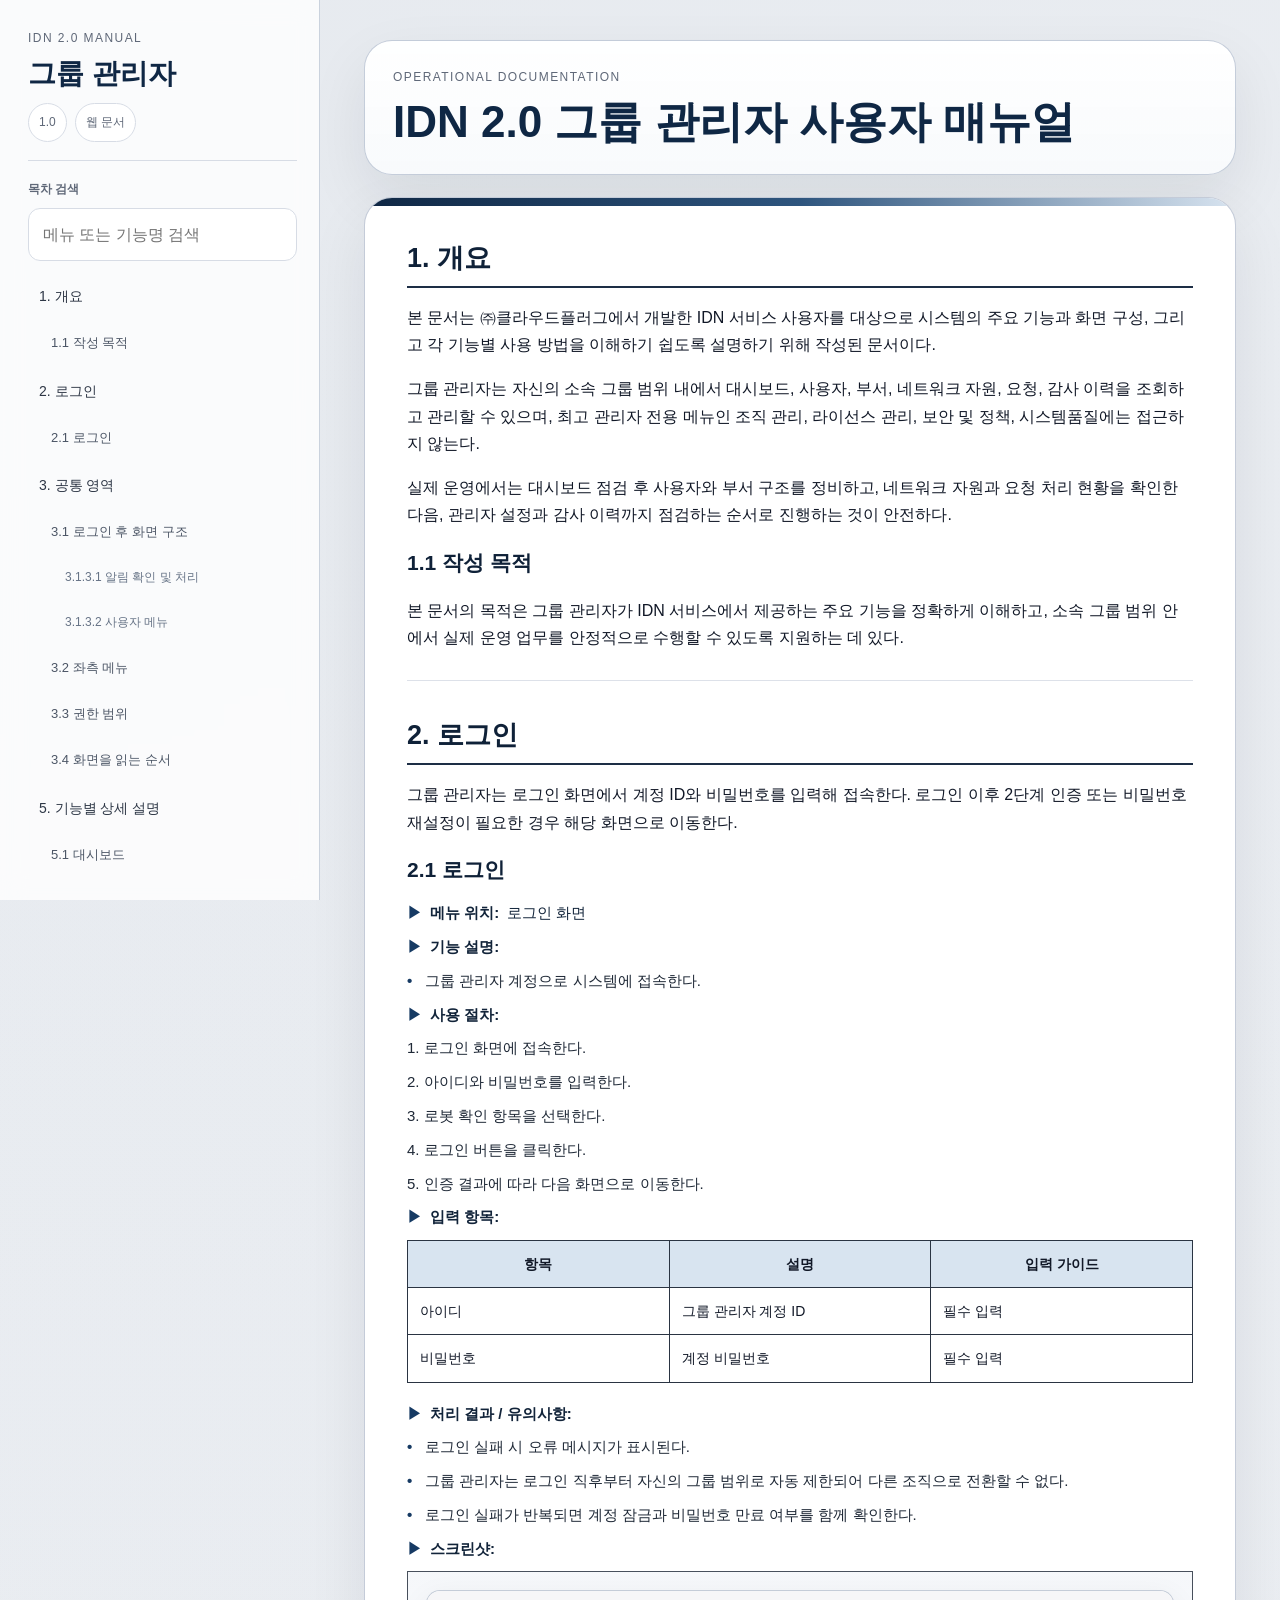
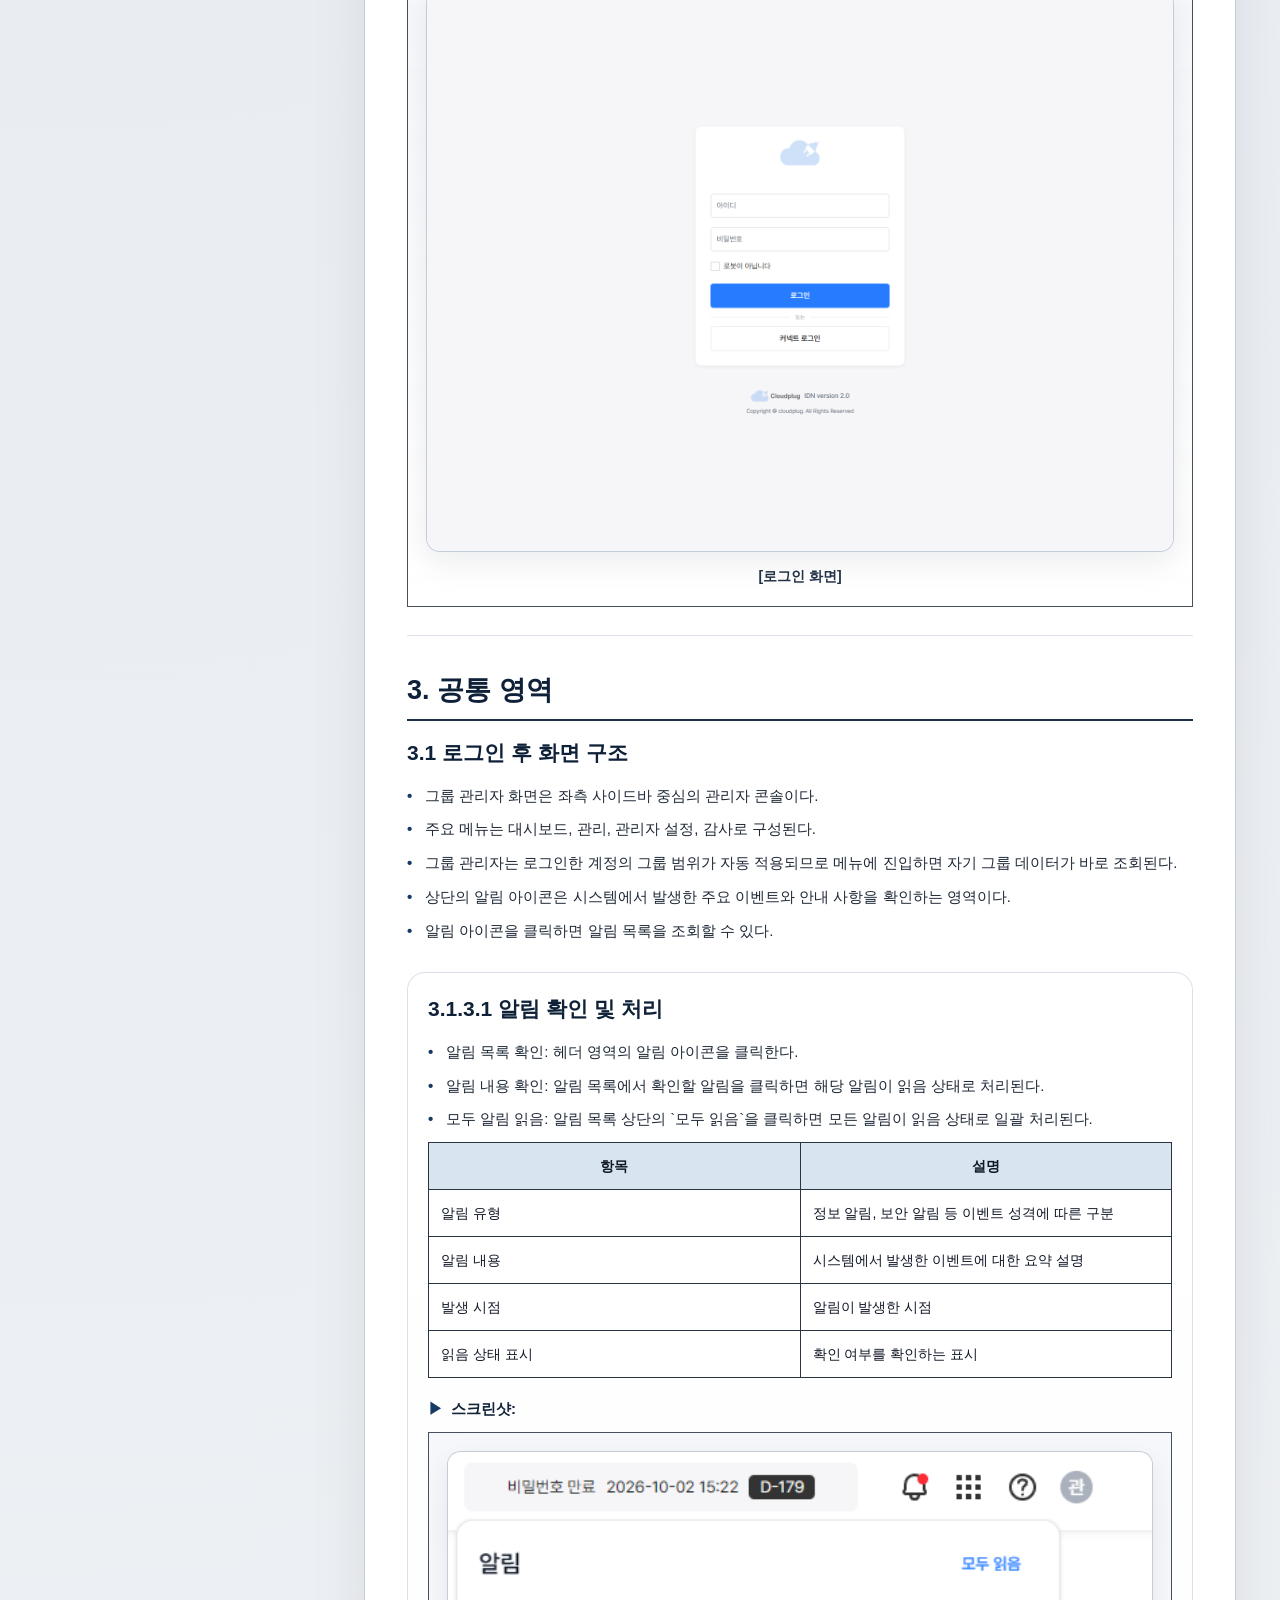
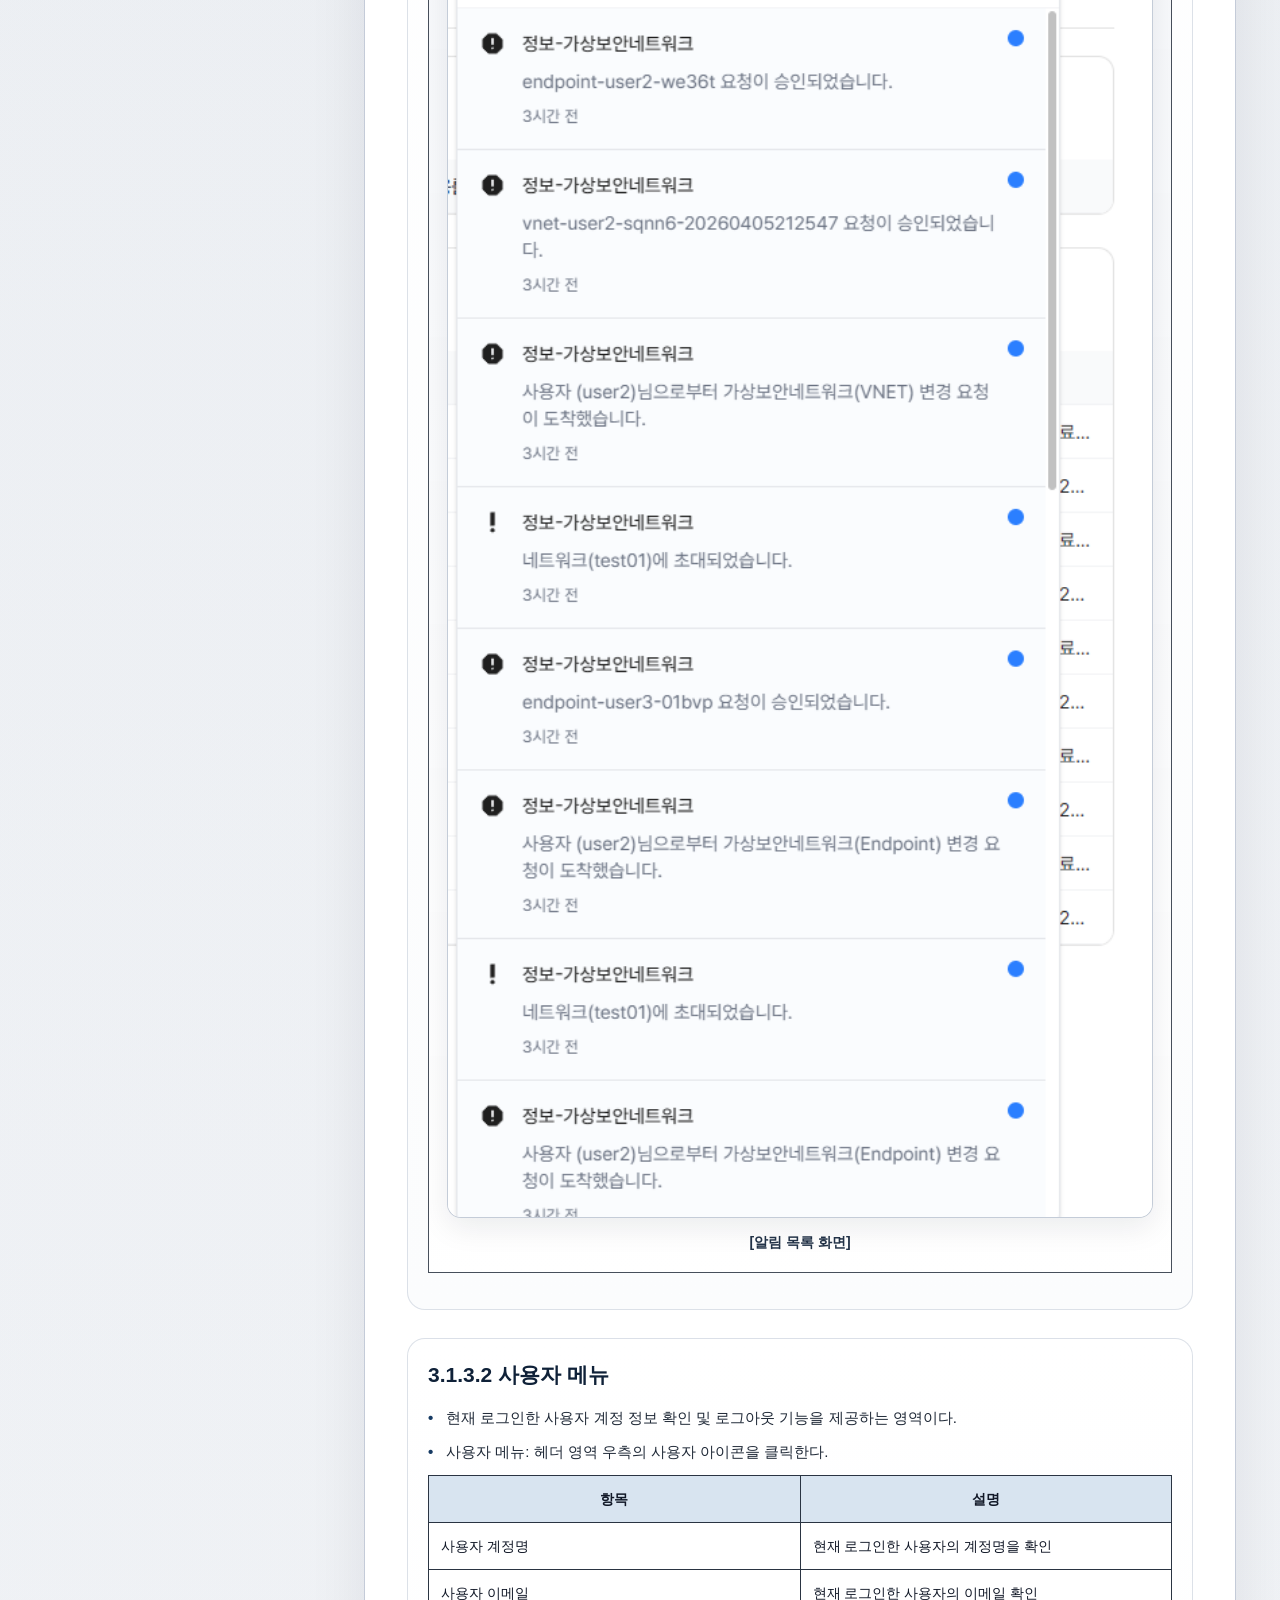
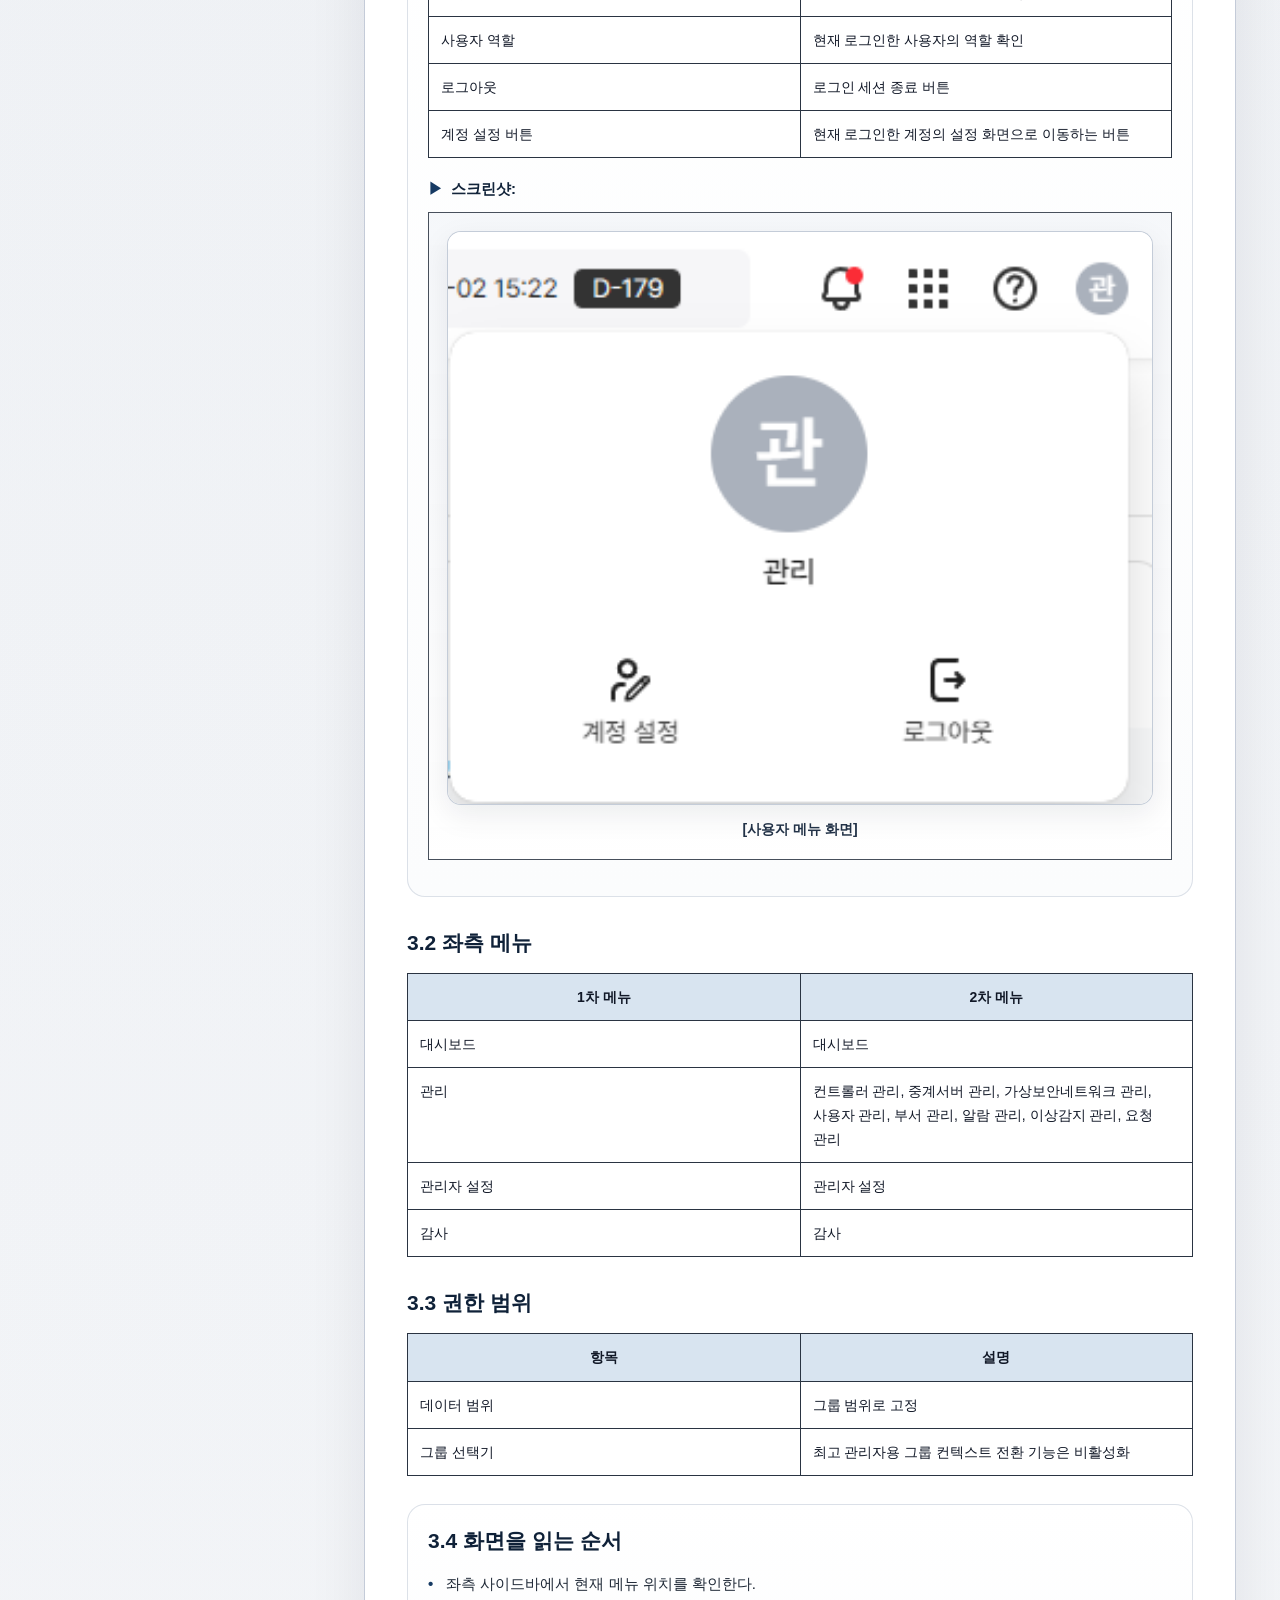
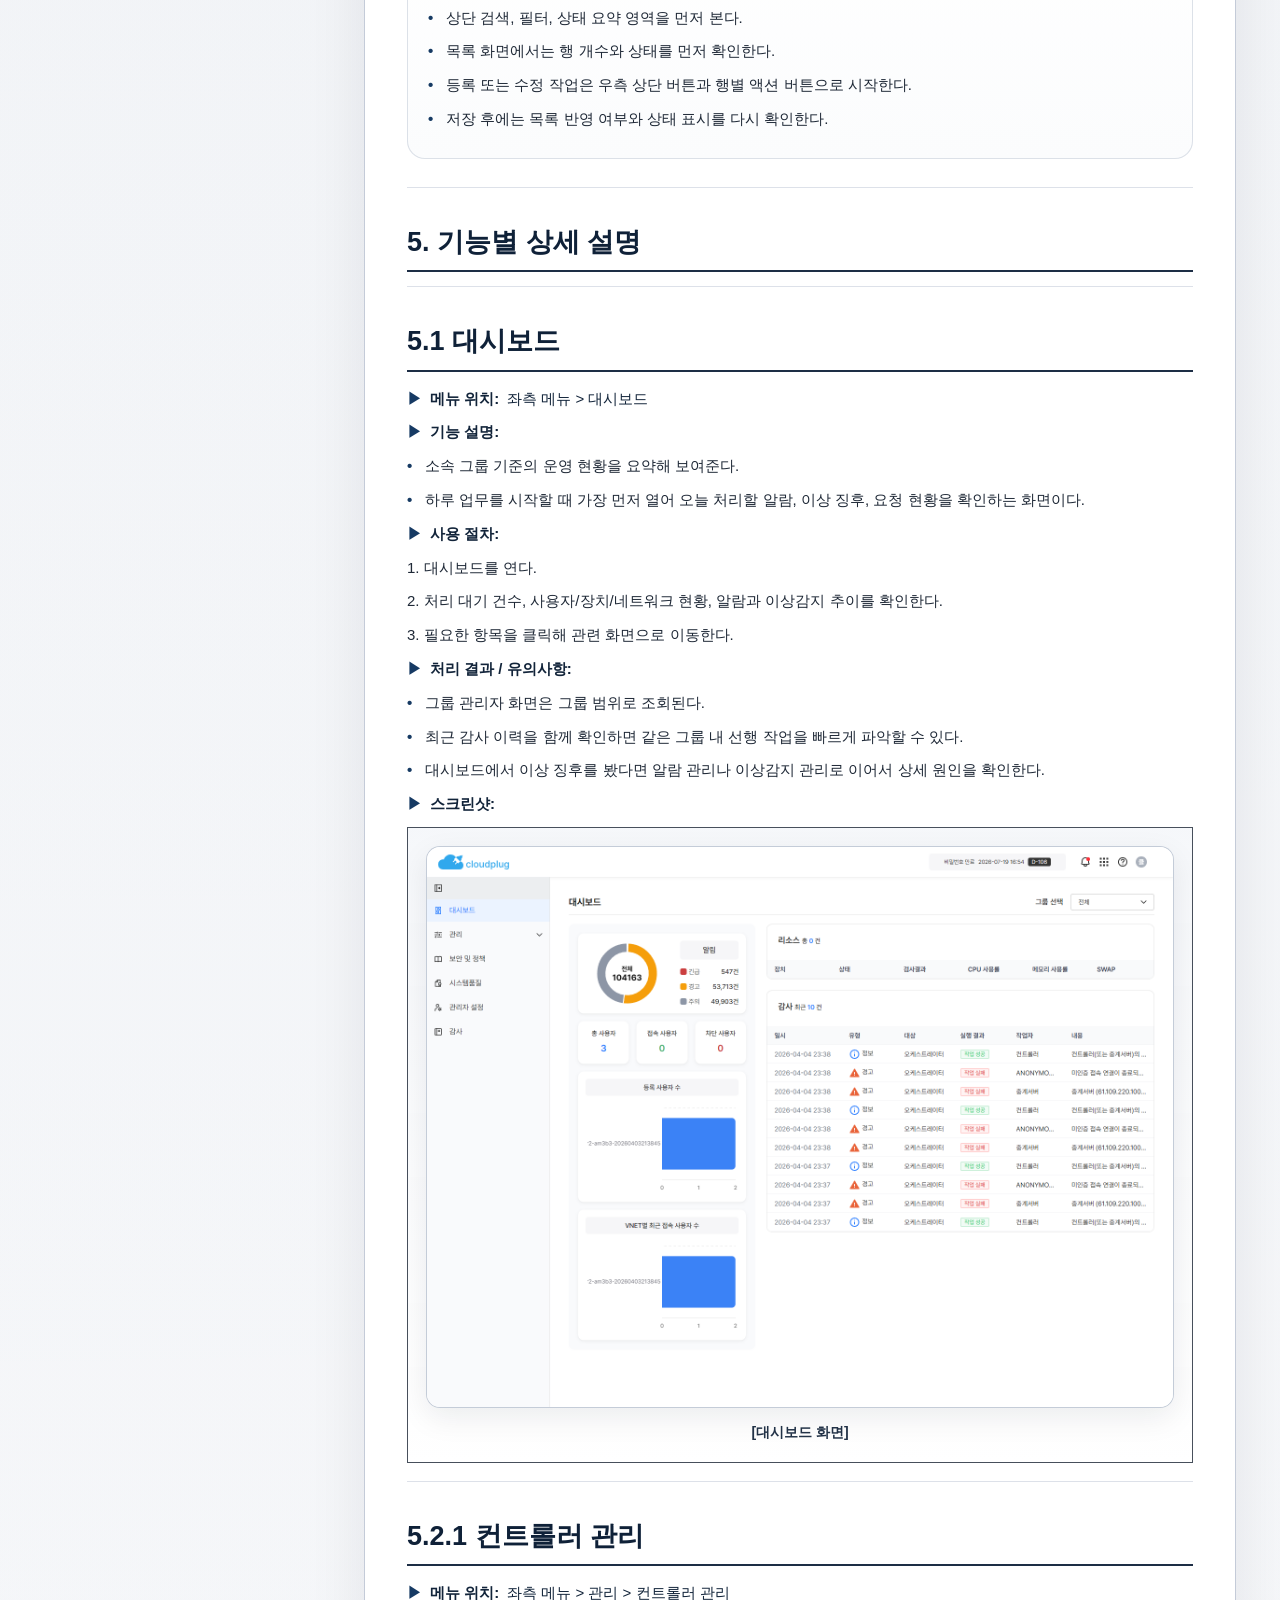
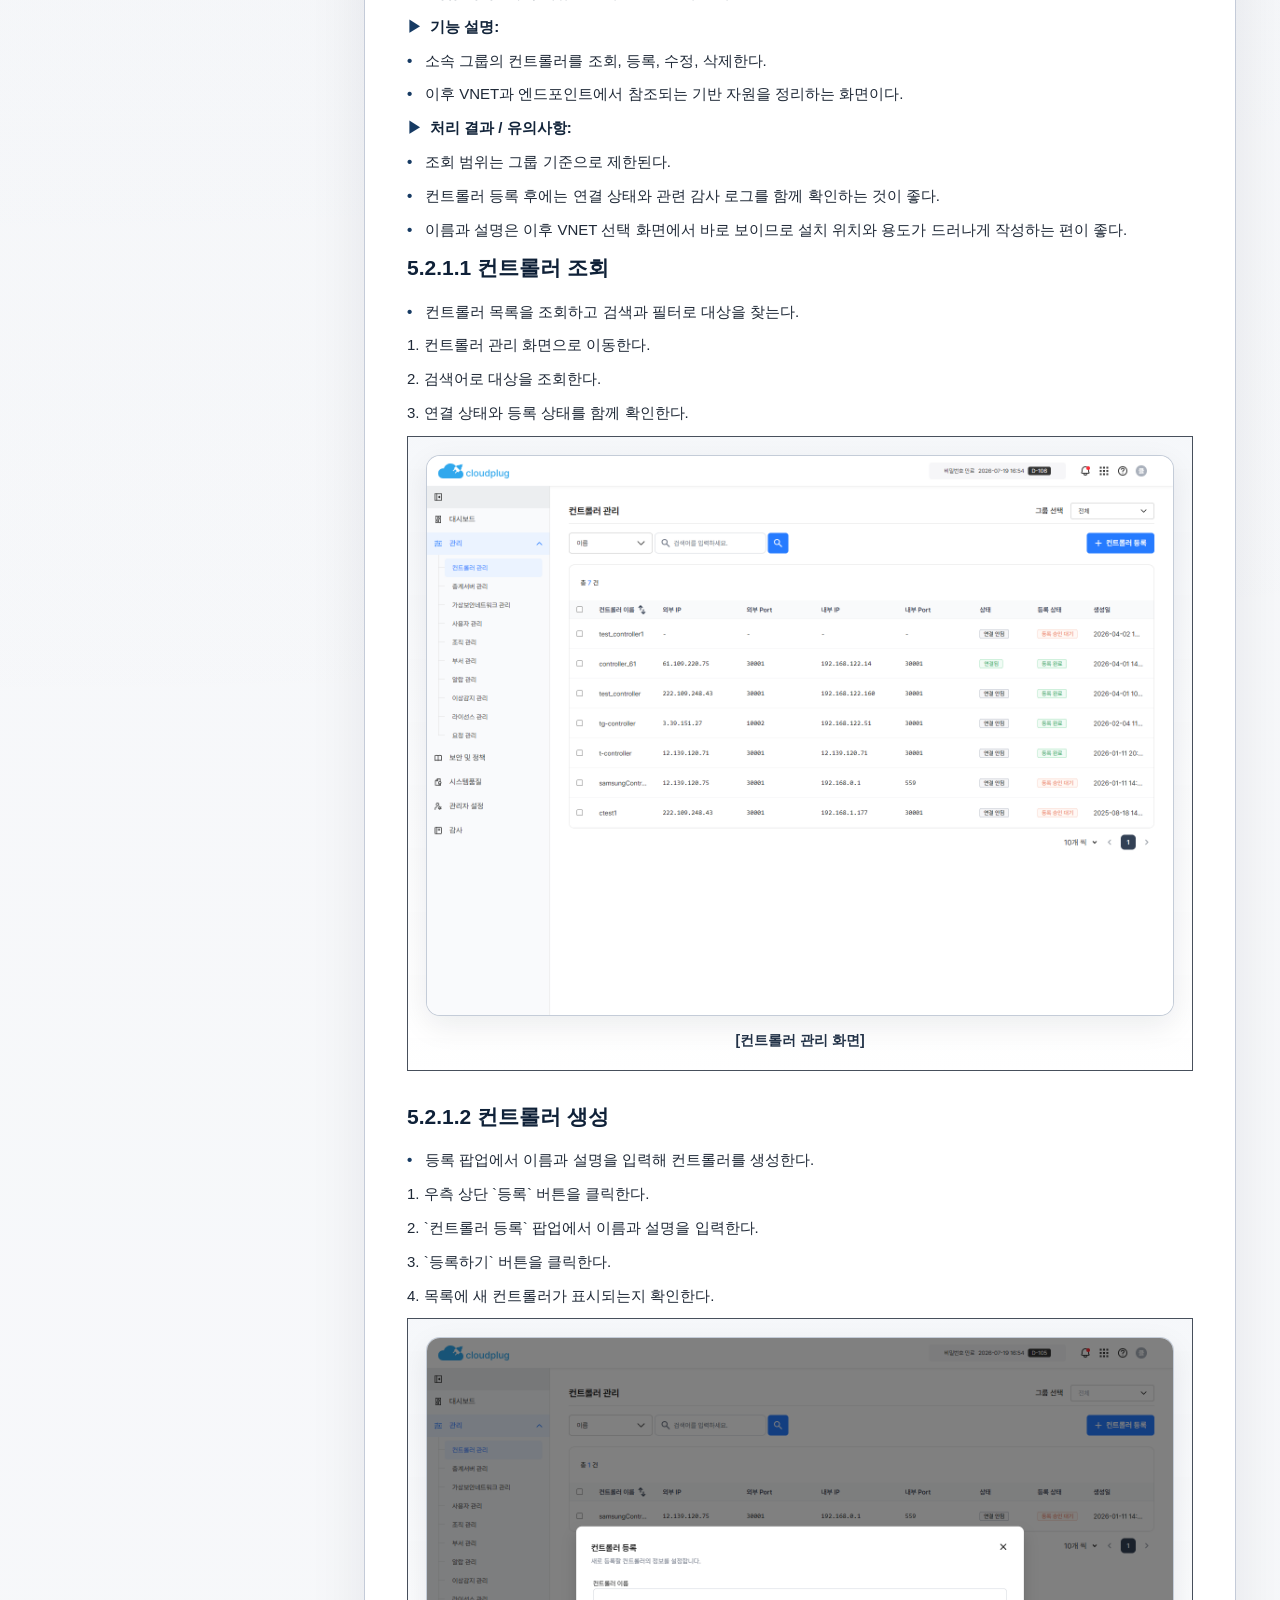
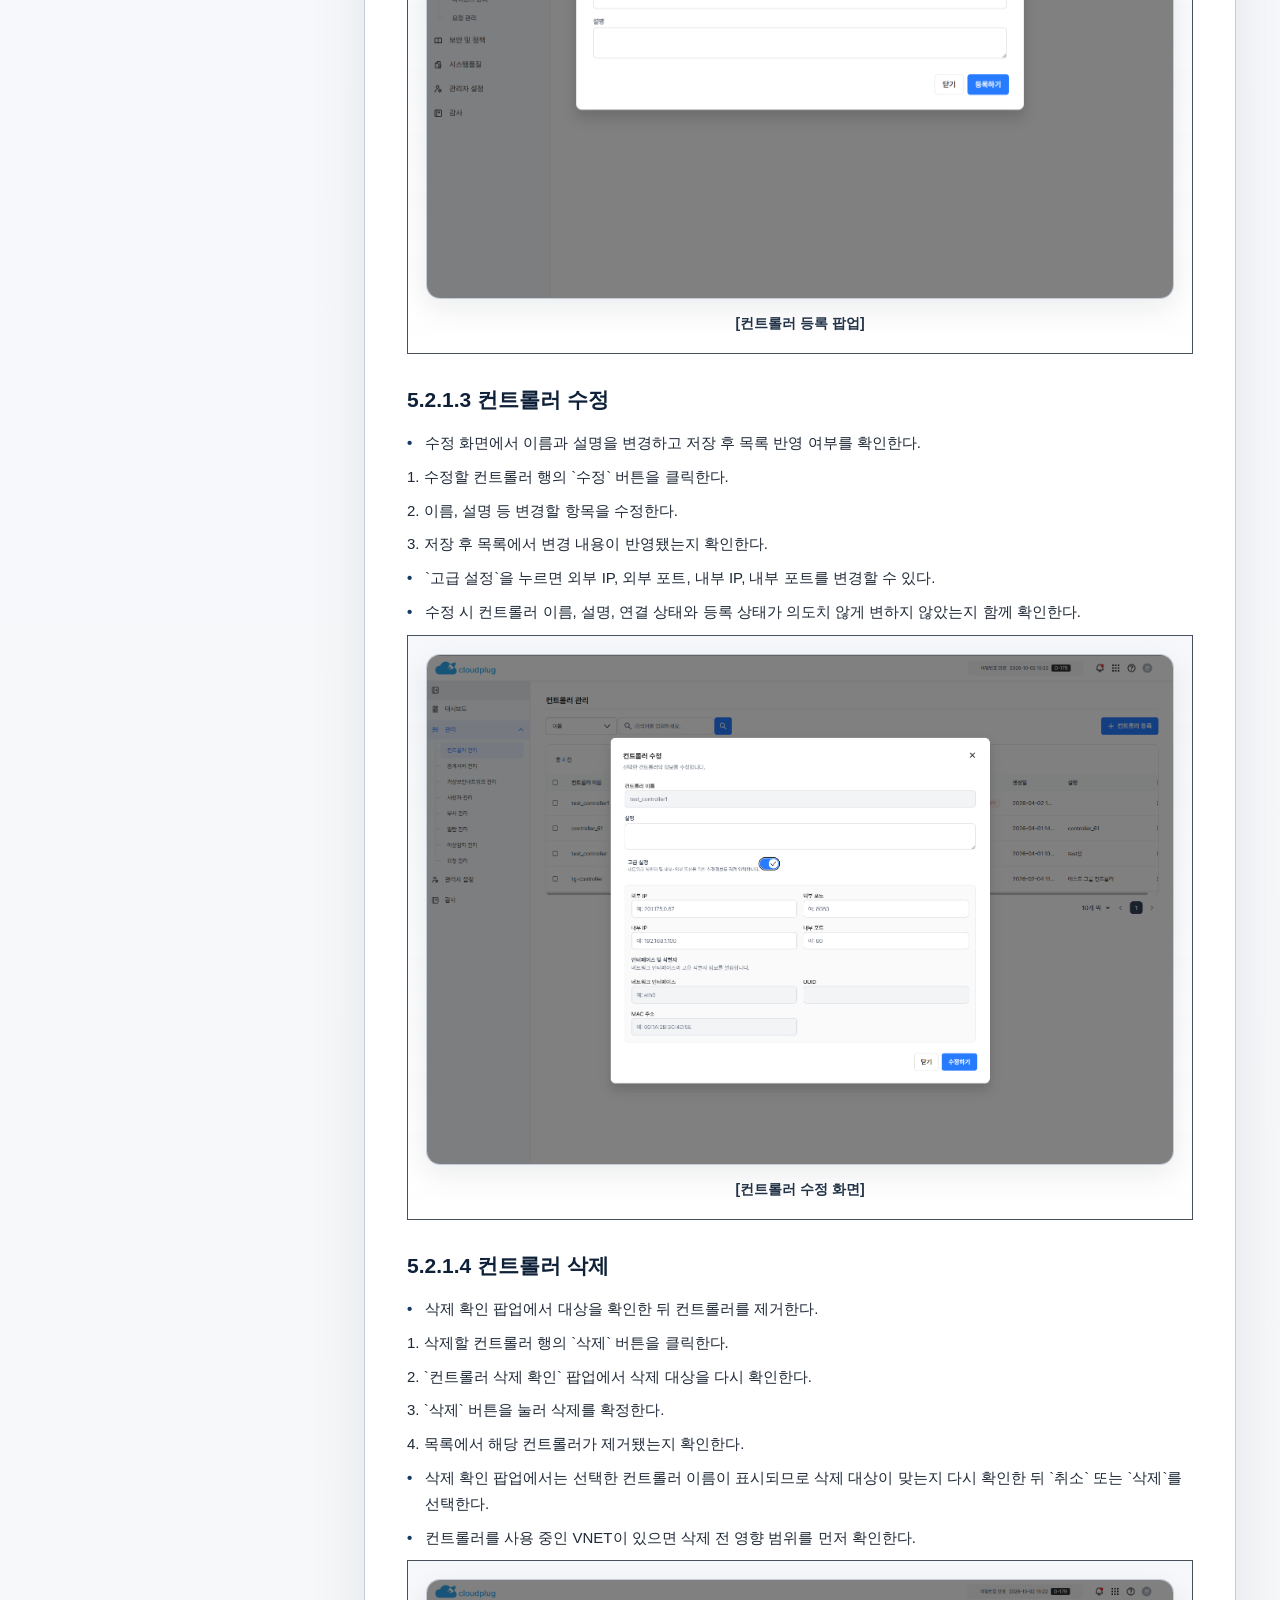
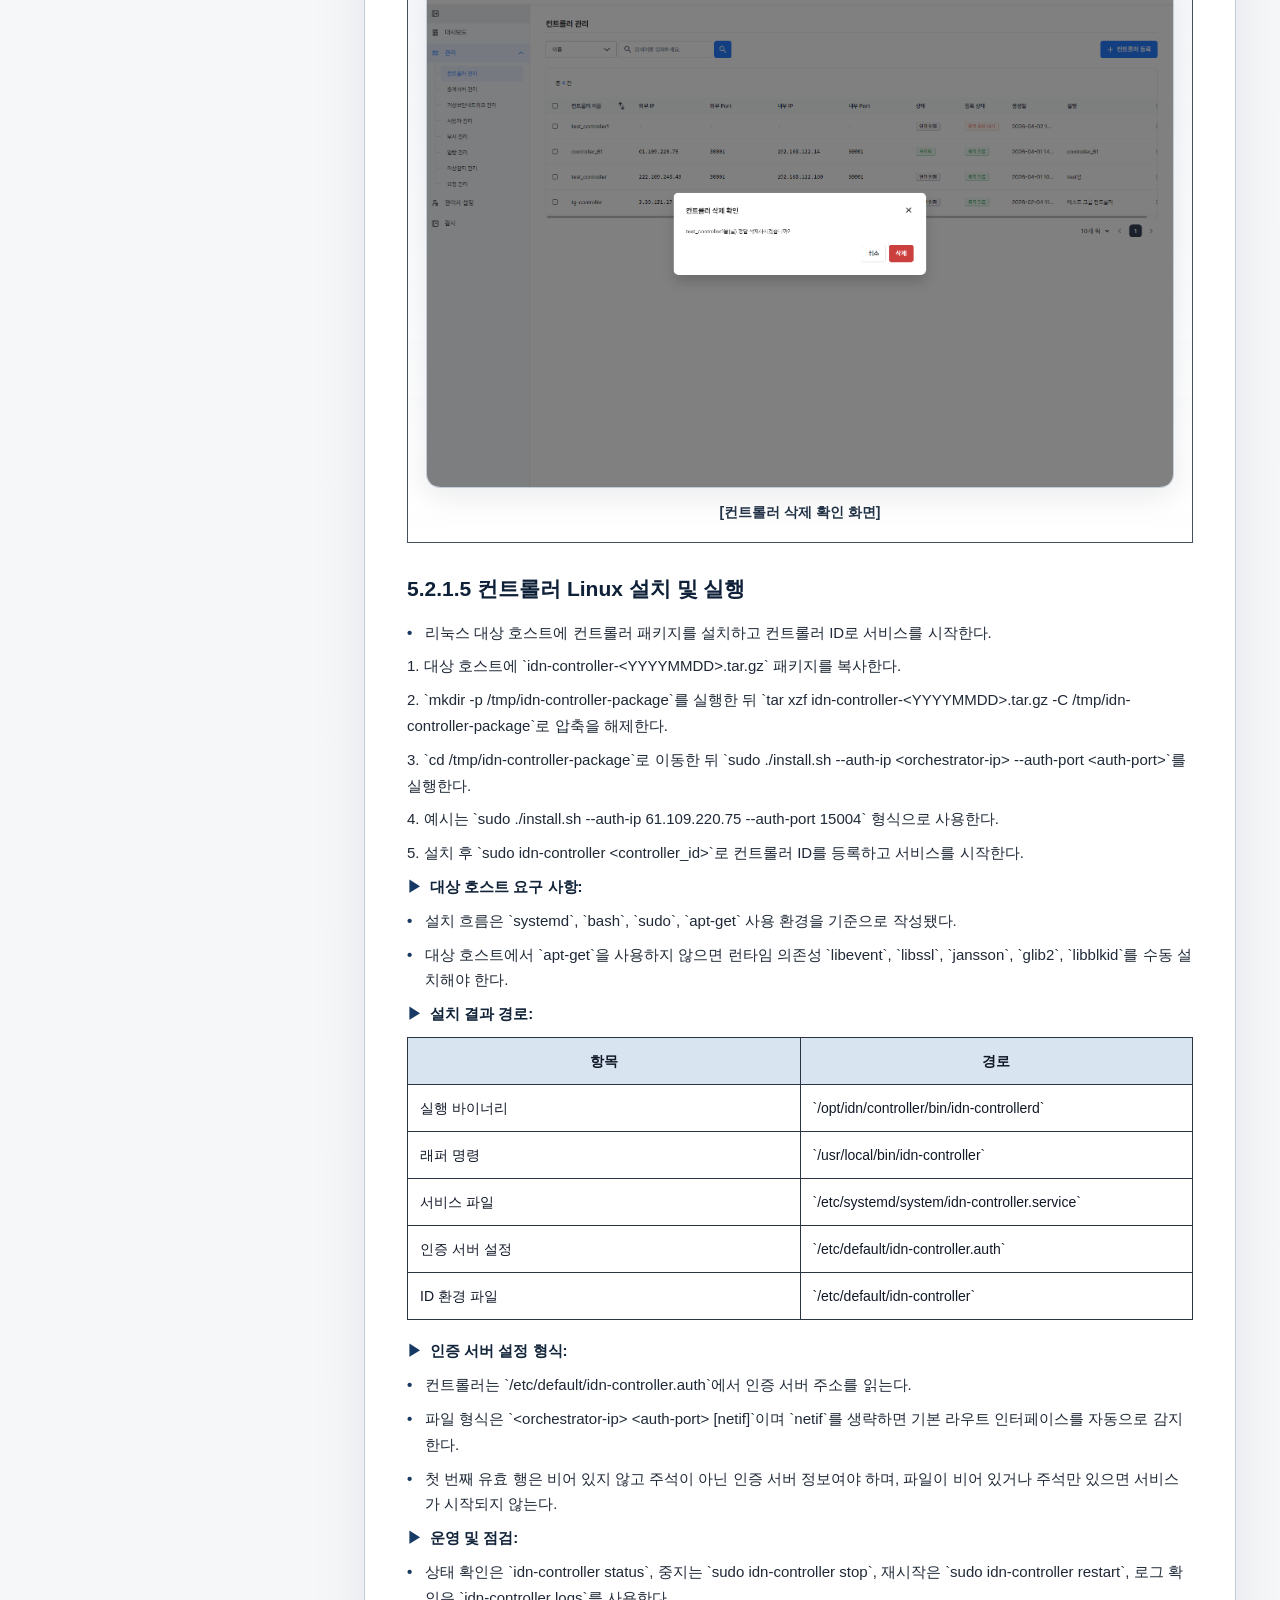
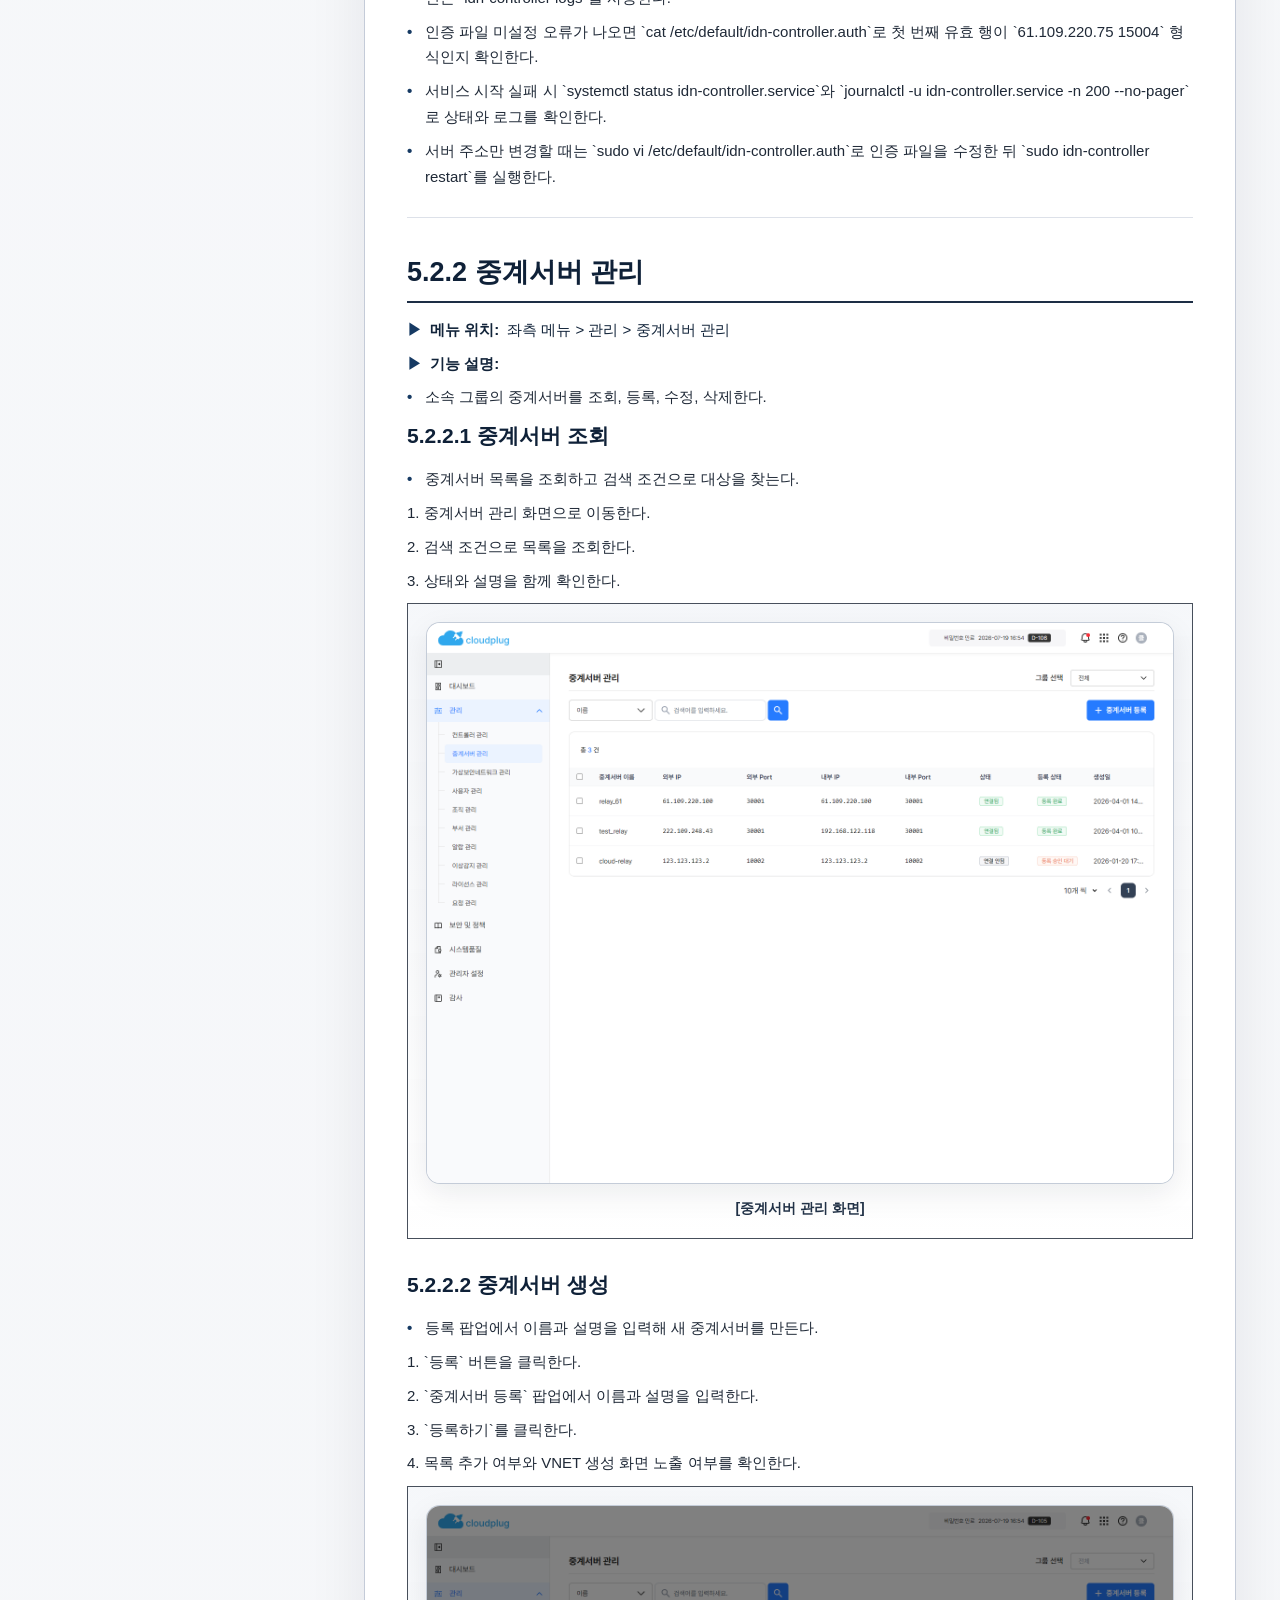
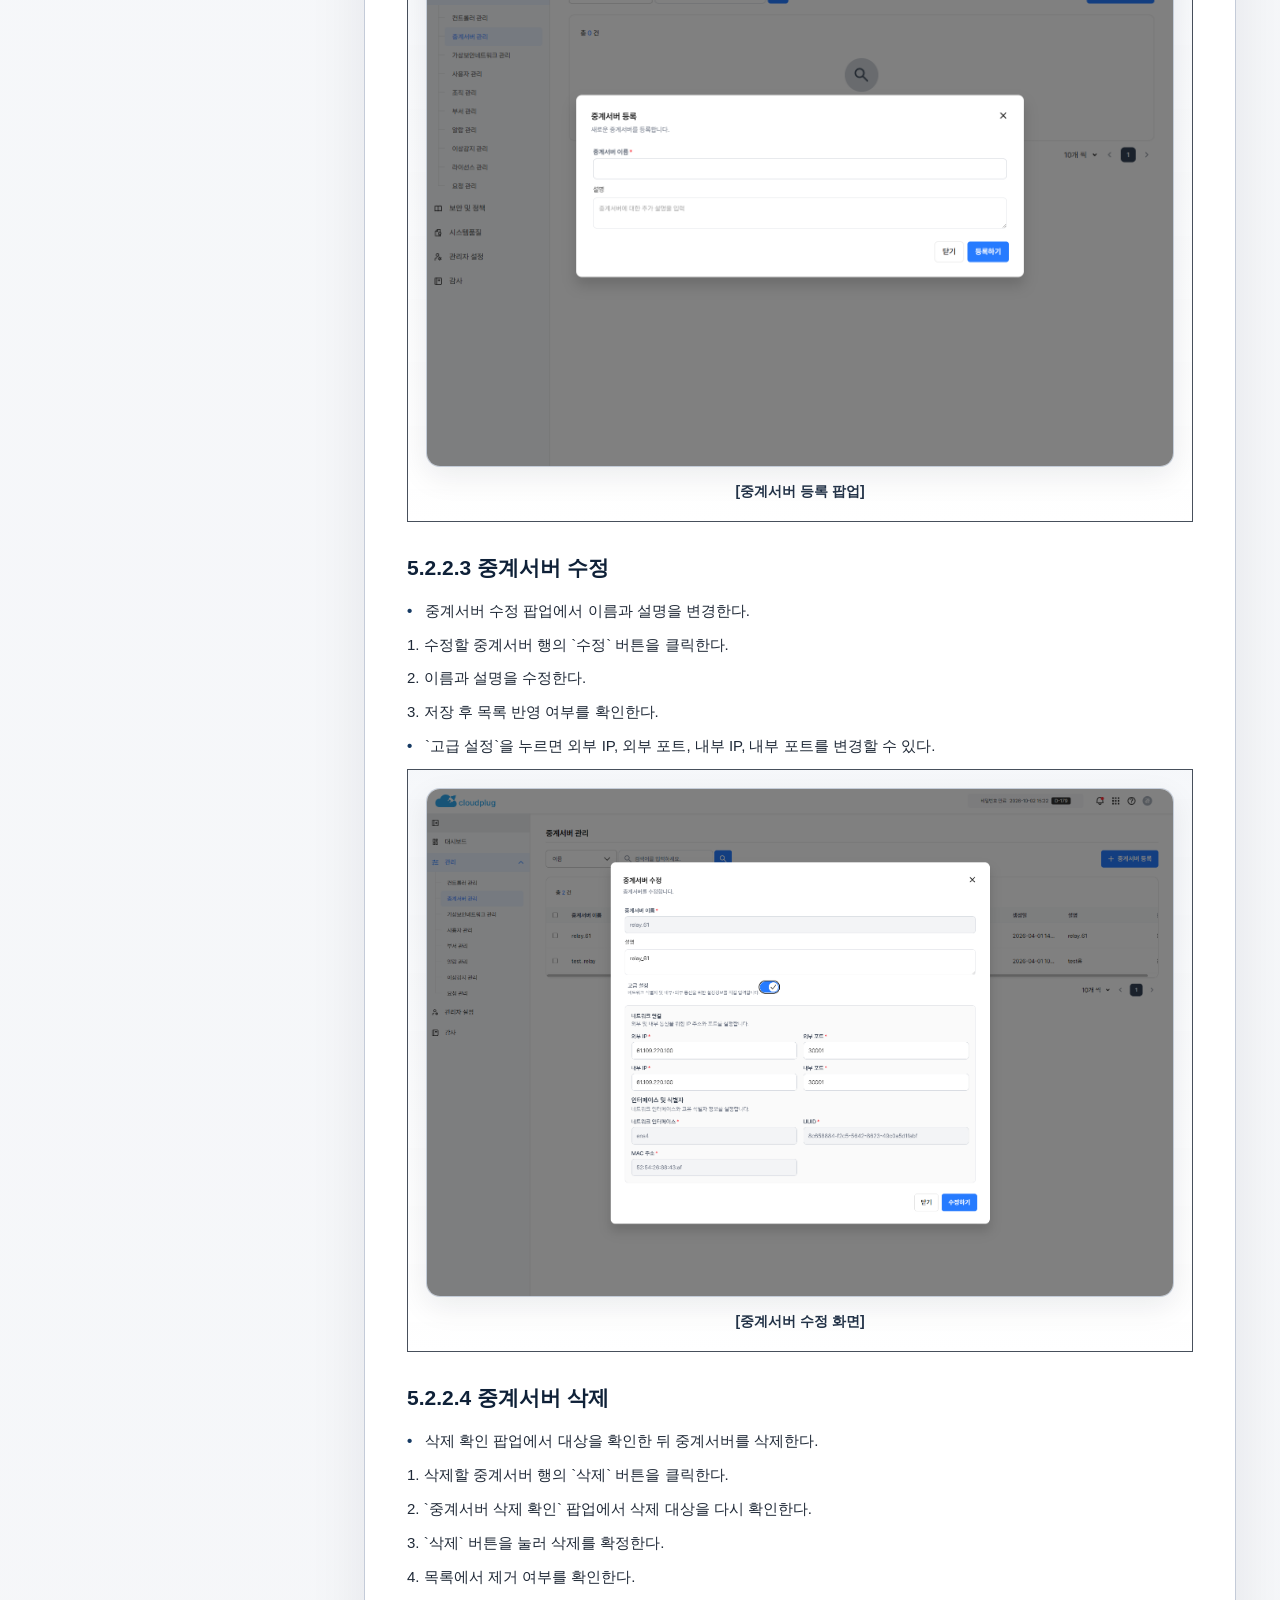
==== commit 806c512a: "이미지 크기 조절 클래스 추가, 이미지 캡션 위치 수정" ====
--- a/manuals/group-admin.html
+++ b/manuals/group-admin.html
@@ -198,23 +198,19 @@
               </p>
               <p class="label-row"><span>▶</span><strong>스크린샷:</strong></p>
               <div class="table-wrap">
-                <table class="doc-table screenshot-table">
-                  <thead>
-                    <tr>
-                      <th>화면명</th>
-                      <th>이미지</th>
-                    </tr>
-                  </thead>
-                  <tbody>
-                    <tr>
-                      <td>로그인 화면</td>
-                      <td>
-                        <img
-                          class="manual-screenshot"
-                          src="../assets/images/manuals/group-admin/login/2-1-로그인.png"
-                          alt="로그인 화면"
-                          loading="lazy"
-                        />
+                <table class="doc-table screenshot-table screenshot-card-table">
+                  <tbody>
+                    <tr>
+                      <td>
+                        <div class="screenshot-card">
+                          <img
+                            class="manual-screenshot"
+                            src="../assets/images/manuals/group-admin/login/2-1-로그인.png"
+                            alt="로그인 화면"
+                            loading="lazy"
+                            />
+                          <p class="screenshot-caption">[로그인 화면]</p>
+                        </div>
                       </td>
                     </tr>
                   </tbody>
@@ -290,23 +286,19 @@
               </div>
               <p class="label-row"><span>▶</span><strong>스크린샷:</strong></p>
               <div class="table-wrap">
-                <table class="doc-table screenshot-table">
-                  <thead>
-                    <tr>
-                      <th>화면명</th>
-                      <th>이미지</th>
-                    </tr>
-                  </thead>
-                  <tbody>
-                    <tr>
-                      <td>알림 목록 화면</td>
-                      <td>
-                        <img
-                          class="manual-screenshot"
-                          src="../assets/images/manuals/group-admin/common/group-notification-list.png"
-                          alt="알림 목록 화면"
-                          loading="lazy"
-                        />
+                <table class="doc-table screenshot-table screenshot-card-table">
+                  <tbody>
+                    <tr>
+                      <td>
+                        <div class="screenshot-card">
+                          <img
+                            class="manual-screenshot"
+                            src="../assets/images/manuals/group-admin/common/group-notification-list.png"
+                            alt="알림 목록 화면"
+                            loading="lazy"
+                            />
+                          <p class="screenshot-caption">[알림 목록 화면]</p>
+                        </div>
                       </td>
                     </tr>
                   </tbody>
@@ -356,23 +348,19 @@
               </div>
               <p class="label-row"><span>▶</span><strong>스크린샷:</strong></p>
               <div class="table-wrap">
-                <table class="doc-table screenshot-table">
-                  <thead>
-                    <tr>
-                      <th>화면명</th>
-                      <th>이미지</th>
-                    </tr>
-                  </thead>
-                  <tbody>
-                    <tr>
-                      <td>사용자 메뉴 화면</td>
-                      <td>
-                        <img
-                          class="manual-screenshot"
-                          src="../assets/images/manuals/group-admin/common/group-user-menu.png"
-                          alt="사용자 메뉴 화면"
-                          loading="lazy"
-                        />
+                <table class="doc-table screenshot-table screenshot-card-table">
+                  <tbody>
+                    <tr>
+                      <td>
+                        <div class="screenshot-card">
+                          <img
+                            class="manual-screenshot"
+                            src="../assets/images/manuals/group-admin/common/group-user-menu.png"
+                            alt="사용자 메뉴 화면"
+                            loading="lazy"
+                            />
+                          <p class="screenshot-caption">[사용자 메뉴 화면]</p>
+                        </div>
                       </td>
                     </tr>
                   </tbody>
@@ -496,23 +484,19 @@
             </p>
             <p class="label-row"><span>▶</span><strong>스크린샷:</strong></p>
             <div class="table-wrap">
-              <table class="doc-table screenshot-table">
-                <thead>
-                  <tr>
-                    <th>화면명</th>
-                    <th>이미지</th>
-                  </tr>
-                </thead>
+              <table class="doc-table screenshot-table screenshot-card-table">
                 <tbody>
                   <tr>
-                    <td>대시보드 화면</td>
                     <td>
-                      <img
-                        class="manual-screenshot"
-                        src="../assets/images/manuals/group-admin/dashboard/5-1-대시보드.png"
-                        alt="대시보드 화면"
-                        loading="lazy"
-                      />
+                      <div class="screenshot-card">
+                        <img
+                          class="manual-screenshot"
+                          src="../assets/images/manuals/group-admin/dashboard/5-1-대시보드.png"
+                          alt="대시보드 화면"
+                          loading="lazy"
+                          />
+                        <p class="screenshot-caption">[대시보드 화면]</p>
+                      </div>
                     </td>
                   </tr>
                 </tbody>
@@ -553,23 +537,19 @@
               <p class="step-line">2. 검색어로 대상을 조회한다.</p>
               <p class="step-line">3. 연결 상태와 등록 상태를 함께 확인한다.</p>
               <div class="table-wrap">
-                <table class="doc-table screenshot-table">
-                  <thead>
-                    <tr>
-                      <th>화면명</th>
-                      <th>이미지</th>
-                    </tr>
-                  </thead>
-                  <tbody>
-                    <tr>
-                      <td>컨트롤러 관리 화면</td>
-                      <td>
-                        <img
-                          class="manual-screenshot"
-                          src="../assets/images/manuals/group-admin/management/5-2-1-컨트롤러-관리.png"
-                          alt="컨트롤러 관리 화면"
-                          loading="lazy"
-                        />
+                <table class="doc-table screenshot-table screenshot-card-table">
+                  <tbody>
+                    <tr>
+                      <td>
+                        <div class="screenshot-card">
+                          <img
+                            class="manual-screenshot"
+                            src="../assets/images/manuals/group-admin/management/5-2-1-컨트롤러-관리.png"
+                            alt="컨트롤러 관리 화면"
+                            loading="lazy"
+                            />
+                          <p class="screenshot-caption">[컨트롤러 관리 화면]</p>
+                        </div>
                       </td>
                     </tr>
                   </tbody>
@@ -590,23 +570,19 @@
                 4. 목록에 새 컨트롤러가 표시되는지 확인한다.
               </p>
               <div class="table-wrap">
-                <table class="doc-table screenshot-table">
-                  <thead>
-                    <tr>
-                      <th>화면명</th>
-                      <th>이미지</th>
-                    </tr>
-                  </thead>
-                  <tbody>
-                    <tr>
-                      <td>컨트롤러 등록 팝업</td>
-                      <td>
-                        <img
-                          class="manual-screenshot"
-                          src="../assets/images/manuals/group-admin/management/5-2-1-컨트롤러-생성.png"
-                          alt="컨트롤러 등록 팝업"
-                          loading="lazy"
-                        />
+                <table class="doc-table screenshot-table screenshot-card-table">
+                  <tbody>
+                    <tr>
+                      <td>
+                        <div class="screenshot-card">
+                          <img
+                            class="manual-screenshot"
+                            src="../assets/images/manuals/group-admin/management/5-2-1-컨트롤러-생성.png"
+                            alt="컨트롤러 등록 팝업"
+                            loading="lazy"
+                            />
+                          <p class="screenshot-caption">[컨트롤러 등록 팝업]</p>
+                        </div>
                       </td>
                     </tr>
                   </tbody>
@@ -635,23 +611,19 @@
                 변하지 않았는지 함께 확인한다.
               </p>
               <div class="table-wrap">
-                <table class="doc-table screenshot-table">
-                  <thead>
-                    <tr>
-                      <th>화면명</th>
-                      <th>이미지</th>
-                    </tr>
-                  </thead>
-                  <tbody>
-                    <tr>
-                      <td>컨트롤러 수정 화면</td>
-                      <td>
-                        <img
-                          class="manual-screenshot"
-                          src="../assets/images/manuals/group-admin/management/group-controller-edit.png"
-                          alt="컨트롤러 수정 화면"
-                          loading="lazy"
-                        />
+                <table class="doc-table screenshot-table screenshot-card-table">
+                  <tbody>
+                    <tr>
+                      <td>
+                        <div class="screenshot-card">
+                          <img
+                            class="manual-screenshot"
+                            src="../assets/images/manuals/group-admin/management/group-controller-edit.png"
+                            alt="컨트롤러 수정 화면"
+                            loading="lazy"
+                            />
+                          <p class="screenshot-caption">[컨트롤러 수정 화면]</p>
+                        </div>
                       </td>
                     </tr>
                   </tbody>
@@ -682,23 +654,19 @@
                 확인한다.
               </p>
               <div class="table-wrap">
-                <table class="doc-table screenshot-table">
-                  <thead>
-                    <tr>
-                      <th>화면명</th>
-                      <th>이미지</th>
-                    </tr>
-                  </thead>
-                  <tbody>
-                    <tr>
-                      <td>컨트롤러 삭제 확인 화면</td>
-                      <td>
-                        <img
-                          class="manual-screenshot"
-                          src="../assets/images/manuals/group-admin/management/group-controller-delete-confirm.png"
-                          alt="컨트롤러 삭제 확인 화면"
-                          loading="lazy"
-                        />
+                <table class="doc-table screenshot-table screenshot-card-table">
+                  <tbody>
+                    <tr>
+                      <td>
+                        <div class="screenshot-card">
+                          <img
+                            class="manual-screenshot"
+                            src="../assets/images/manuals/group-admin/management/group-controller-delete-confirm.png"
+                            alt="컨트롤러 삭제 확인 화면"
+                            loading="lazy"
+                            />
+                          <p class="screenshot-caption">[컨트롤러 삭제 확인 화면]</p>
+                        </div>
                       </td>
                     </tr>
                   </tbody>
@@ -843,23 +811,19 @@
               <p class="step-line">2. 검색 조건으로 목록을 조회한다.</p>
               <p class="step-line">3. 상태와 설명을 함께 확인한다.</p>
               <div class="table-wrap">
-                <table class="doc-table screenshot-table">
-                  <thead>
-                    <tr>
-                      <th>화면명</th>
-                      <th>이미지</th>
-                    </tr>
-                  </thead>
-                  <tbody>
-                    <tr>
-                      <td>중계서버 관리 화면</td>
-                      <td>
-                        <img
-                          class="manual-screenshot"
-                          src="../assets/images/manuals/group-admin/management/5-2-2-중계서버-관리.png"
-                          alt="중계서버 관리 화면"
-                          loading="lazy"
-                        />
+                <table class="doc-table screenshot-table screenshot-card-table">
+                  <tbody>
+                    <tr>
+                      <td>
+                        <div class="screenshot-card">
+                          <img
+                            class="manual-screenshot"
+                            src="../assets/images/manuals/group-admin/management/5-2-2-중계서버-관리.png"
+                            alt="중계서버 관리 화면"
+                            loading="lazy"
+                            />
+                          <p class="screenshot-caption">[중계서버 관리 화면]</p>
+                        </div>
                       </td>
                     </tr>
                   </tbody>
@@ -880,23 +844,19 @@
                 4. 목록 추가 여부와 VNET 생성 화면 노출 여부를 확인한다.
               </p>
               <div class="table-wrap">
-                <table class="doc-table screenshot-table">
-                  <thead>
-                    <tr>
-                      <th>화면명</th>
-                      <th>이미지</th>
-                    </tr>
-                  </thead>
-                  <tbody>
-                    <tr>
-                      <td>중계서버 등록 팝업</td>
-                      <td>
-                        <img
-                          class="manual-screenshot"
-                          src="../assets/images/manuals/group-admin/management/5-2-2-중계서버-생성.png"
-                          alt="중계서버 등록 팝업"
-                          loading="lazy"
-                        />
+                <table class="doc-table screenshot-table screenshot-card-table">
+                  <tbody>
+                    <tr>
+                      <td>
+                        <div class="screenshot-card">
+                          <img
+                            class="manual-screenshot"
+                            src="../assets/images/manuals/group-admin/management/5-2-2-중계서버-생성.png"
+                            alt="중계서버 등록 팝업"
+                            loading="lazy"
+                            />
+                          <p class="screenshot-caption">[중계서버 등록 팝업]</p>
+                        </div>
                       </td>
                     </tr>
                   </tbody>
@@ -918,23 +878,19 @@
                 변경할 수 있다.
               </p>
               <div class="table-wrap">
-                <table class="doc-table screenshot-table">
-                  <thead>
-                    <tr>
-                      <th>화면명</th>
-                      <th>이미지</th>
-                    </tr>
-                  </thead>
-                  <tbody>
-                    <tr>
-                      <td>중계서버 수정 화면</td>
-                      <td>
-                        <img
-                          class="manual-screenshot"
-                          src="../assets/images/manuals/group-admin/management/group-relay-edit.png"
-                          alt="중계서버 수정 화면"
-                          loading="lazy"
-                        />
+                <table class="doc-table screenshot-table screenshot-card-table">
+                  <tbody>
+                    <tr>
+                      <td>
+                        <div class="screenshot-card">
+                          <img
+                            class="manual-screenshot"
+                            src="../assets/images/manuals/group-admin/management/group-relay-edit.png"
+                            alt="중계서버 수정 화면"
+                            loading="lazy"
+                            />
+                          <p class="screenshot-caption">[중계서버 수정 화면]</p>
+                        </div>
                       </td>
                     </tr>
                   </tbody>
@@ -963,23 +919,19 @@
                 확인한다.
               </p>
               <div class="table-wrap">
-                <table class="doc-table screenshot-table">
-                  <thead>
-                    <tr>
-                      <th>화면명</th>
-                      <th>이미지</th>
-                    </tr>
-                  </thead>
-                  <tbody>
-                    <tr>
-                      <td>중계서버 삭제 확인 화면</td>
-                      <td>
-                        <img
-                          class="manual-screenshot"
-                          src="../assets/images/manuals/group-admin/management/group-relay-delete-confirm.png"
-                          alt="중계서버 삭제 확인 화면"
-                          loading="lazy"
-                        />
+                <table class="doc-table screenshot-table screenshot-card-table">
+                  <tbody>
+                    <tr>
+                      <td>
+                        <div class="screenshot-card">
+                          <img
+                            class="manual-screenshot"
+                            src="../assets/images/manuals/group-admin/management/group-relay-delete-confirm.png"
+                            alt="중계서버 삭제 확인 화면"
+                            loading="lazy"
+                            />
+                          <p class="screenshot-caption">[중계서버 삭제 확인 화면]</p>
+                        </div>
                       </td>
                     </tr>
                   </tbody>
@@ -1152,23 +1104,19 @@
             </p>
             <p class="label-row"><span>▶</span><strong>스크린샷:</strong></p>
             <div class="table-wrap">
-              <table class="doc-table screenshot-table">
-                <thead>
-                  <tr>
-                    <th>화면명</th>
-                    <th>이미지</th>
-                  </tr>
-                </thead>
+              <table class="doc-table screenshot-table screenshot-card-table">
                 <tbody>
                   <tr>
-                    <td>가상보안네트워크 관리 화면</td>
                     <td>
-                      <img
-                        class="manual-screenshot"
-                        src="../assets/images/manuals/group-admin/management/5-2-3-가상보안네트워크-관리.png"
-                        alt="가상보안네트워크 관리 화면"
-                        loading="lazy"
-                      />
+                      <div class="screenshot-card">
+                        <img
+                          class="manual-screenshot"
+                          src="../assets/images/manuals/group-admin/management/5-2-3-가상보안네트워크-관리.png"
+                          alt="가상보안네트워크 관리 화면"
+                          loading="lazy"
+                          />
+                        <p class="screenshot-caption">[가상보안네트워크 관리 화면]</p>
+                      </div>
                     </td>
                   </tr>
                 </tbody>
@@ -1196,23 +1144,19 @@
                 3. 별칭, 연결 장비, 보안 옵션, 상태를 확인한다.
               </p>
               <div class="table-wrap">
-                <table class="doc-table screenshot-table">
-                  <thead>
-                    <tr>
-                      <th>화면명</th>
-                      <th>이미지</th>
-                    </tr>
-                  </thead>
-                  <tbody>
-                    <tr>
-                      <td>VNET 목록 화면</td>
-                      <td>
-                        <img
-                          class="manual-screenshot"
-                          src="../assets/images/manuals/group-admin/management/5-2-3-1-vnet-목록.png"
-                          alt="VNET 목록 화면"
-                          loading="lazy"
-                        />
+                <table class="doc-table screenshot-table screenshot-card-table">
+                  <tbody>
+                    <tr>
+                      <td>
+                        <div class="screenshot-card">
+                          <img
+                            class="manual-screenshot"
+                            src="../assets/images/manuals/group-admin/management/5-2-3-1-vnet-목록.png"
+                            alt="VNET 목록 화면"
+                            loading="lazy"
+                            />
+                          <p class="screenshot-caption">[VNET 목록 화면]</p>
+                        </div>
                       </td>
                     </tr>
                   </tbody>
@@ -1239,23 +1183,19 @@
                 IP 대역이 기존 VNET과 겹치지 않는지 먼저 확인한다.
               </p>
               <div class="table-wrap">
-                <table class="doc-table screenshot-table">
-                  <thead>
-                    <tr>
-                      <th>화면명</th>
-                      <th>이미지</th>
-                    </tr>
-                  </thead>
-                  <tbody>
-                    <tr>
-                      <td>VNET 생성 팝업</td>
-                      <td>
-                        <img
-                          class="manual-screenshot"
-                          src="../assets/images/manuals/group-admin/management/5-2-3-1-vnet-생성.png"
-                          alt="VNET 생성 팝업"
-                          loading="lazy"
-                        />
+                <table class="doc-table screenshot-table screenshot-card-table">
+                  <tbody>
+                    <tr>
+                      <td>
+                        <div class="screenshot-card">
+                          <img
+                            class="manual-screenshot"
+                            src="../assets/images/manuals/group-admin/management/5-2-3-1-vnet-생성.png"
+                            alt="VNET 생성 팝업"
+                            loading="lazy"
+                            />
+                          <p class="screenshot-caption">[VNET 생성 팝업]</p>
+                        </div>
                       </td>
                     </tr>
                   </tbody>
@@ -1279,23 +1219,19 @@
                 삭제 예정일을 확인한다.
               </p>
               <div class="table-wrap">
-                <table class="doc-table screenshot-table">
-                  <thead>
-                    <tr>
-                      <th>화면명</th>
-                      <th>이미지</th>
-                    </tr>
-                  </thead>
-                  <tbody>
-                    <tr>
-                      <td>VNET 수정 화면</td>
-                      <td>
-                        <img
-                          class="manual-screenshot"
-                          src="../assets/images/manuals/group-admin/management/group-vnet-edit.png"
-                          alt="VNET 수정 화면"
-                          loading="lazy"
-                        />
+                <table class="doc-table screenshot-table screenshot-card-table">
+                  <tbody>
+                    <tr>
+                      <td>
+                        <div class="screenshot-card">
+                          <img
+                            class="manual-screenshot"
+                            src="../assets/images/manuals/group-admin/management/group-vnet-edit.png"
+                            alt="VNET 수정 화면"
+                            loading="lazy"
+                            />
+                          <p class="screenshot-caption">[VNET 수정 화면]</p>
+                        </div>
                       </td>
                     </tr>
                   </tbody>
@@ -1318,23 +1254,19 @@
                 수 있다.
               </p>
               <div class="table-wrap">
-                <table class="doc-table screenshot-table">
-                  <thead>
-                    <tr>
-                      <th>화면명</th>
-                      <th>이미지</th>
-                    </tr>
-                  </thead>
-                  <tbody>
-                    <tr>
-                      <td>VNET 삭제 확인 화면</td>
-                      <td>
-                        <img
-                          class="manual-screenshot"
-                          src="../assets/images/manuals/group-admin/management/group-vnet-delete-confirm.png"
-                          alt="VNET 삭제 확인 화면"
-                          loading="lazy"
-                        />
+                <table class="doc-table screenshot-table screenshot-card-table">
+                  <tbody>
+                    <tr>
+                      <td>
+                        <div class="screenshot-card">
+                          <img
+                            class="manual-screenshot"
+                            src="../assets/images/manuals/group-admin/management/group-vnet-delete-confirm.png"
+                            alt="VNET 삭제 확인 화면"
+                            loading="lazy"
+                            />
+                          <p class="screenshot-caption">[VNET 삭제 확인 화면]</p>
+                        </div>
                       </td>
                     </tr>
                   </tbody>
@@ -1365,23 +1297,19 @@
                 3. 장치 상태, 사용자할당 열, 역할 정보를 확인한다.
               </p>
               <div class="table-wrap">
-                <table class="doc-table screenshot-table">
-                  <thead>
-                    <tr>
-                      <th>화면명</th>
-                      <th>이미지</th>
-                    </tr>
-                  </thead>
-                  <tbody>
-                    <tr>
-                      <td>엔드포인트 목록 화면</td>
-                      <td>
-                        <img
-                          class="manual-screenshot"
-                          src="../assets/images/manuals/group-admin/management/5-2-3-2-엔드포인트-목록.png"
-                          alt="엔드포인트 목록 화면"
-                          loading="lazy"
-                        />
+                <table class="doc-table screenshot-table screenshot-card-table">
+                  <tbody>
+                    <tr>
+                      <td>
+                        <div class="screenshot-card">
+                          <img
+                            class="manual-screenshot"
+                            src="../assets/images/manuals/group-admin/management/5-2-3-2-엔드포인트-목록.png"
+                            alt="엔드포인트 목록 화면"
+                            loading="lazy"
+                            />
+                          <p class="screenshot-caption">[엔드포인트 목록 화면]</p>
+                        </div>
                       </td>
                     </tr>
                   </tbody>
@@ -1403,23 +1331,19 @@
               </p>
               <p class="step-line">4. 저장 후 목록에 반영됐는지 확인한다.</p>
               <div class="table-wrap">
-                <table class="doc-table screenshot-table">
-                  <thead>
-                    <tr>
-                      <th>화면명</th>
-                      <th>이미지</th>
-                    </tr>
-                  </thead>
-                  <tbody>
-                    <tr>
-                      <td>엔드포인트 생성 팝업</td>
-                      <td>
-                        <img
-                          class="manual-screenshot"
-                          src="../assets/images/manuals/group-admin/management/5-2-3-2-엔드포인트-생성.png"
-                          alt="엔드포인트 생성 팝업"
-                          loading="lazy"
-                        />
+                <table class="doc-table screenshot-table screenshot-card-table">
+                  <tbody>
+                    <tr>
+                      <td>
+                        <div class="screenshot-card">
+                          <img
+                            class="manual-screenshot"
+                            src="../assets/images/manuals/group-admin/management/5-2-3-2-엔드포인트-생성.png"
+                            alt="엔드포인트 생성 팝업"
+                            loading="lazy"
+                            />
+                          <p class="screenshot-caption">[엔드포인트 생성 팝업]</p>
+                        </div>
                       </td>
                     </tr>
                   </tbody>
@@ -1439,23 +1363,19 @@
               </p>
               <p class="step-line">3. 저장 후 목록 반영 여부를 확인한다.</p>
               <div class="table-wrap">
-                <table class="doc-table screenshot-table">
-                  <thead>
-                    <tr>
-                      <th>화면명</th>
-                      <th>이미지</th>
-                    </tr>
-                  </thead>
-                  <tbody>
-                    <tr>
-                      <td>엔드포인트 수정 화면</td>
-                      <td>
-                        <img
-                          class="manual-screenshot"
-                          src="../assets/images/manuals/group-admin/management/group-endpoint-edit.png"
-                          alt="엔드포인트 수정 화면"
-                          loading="lazy"
-                        />
+                <table class="doc-table screenshot-table screenshot-card-table">
+                  <tbody>
+                    <tr>
+                      <td>
+                        <div class="screenshot-card">
+                          <img
+                            class="manual-screenshot"
+                            src="../assets/images/manuals/group-admin/management/group-endpoint-edit.png"
+                            alt="엔드포인트 수정 화면"
+                            loading="lazy"
+                            />
+                          <p class="screenshot-caption">[엔드포인트 수정 화면]</p>
+                        </div>
                       </td>
                     </tr>
                   </tbody>
@@ -1476,23 +1396,19 @@
               <p class="step-line">3. `삭제` 버튼을 눌러 확정한다.</p>
               <p class="step-line">4. 목록에서 제거 여부를 확인한다.</p>
               <div class="table-wrap">
-                <table class="doc-table screenshot-table">
-                  <thead>
-                    <tr>
-                      <th>화면명</th>
-                      <th>이미지</th>
-                    </tr>
-                  </thead>
-                  <tbody>
-                    <tr>
-                      <td>엔드포인트 삭제 확인 화면</td>
-                      <td>
-                        <img
-                          class="manual-screenshot"
-                          src="../assets/images/manuals/group-admin/management/group-endpoint-delete-confirm.png"
-                          alt="엔드포인트 삭제 확인 화면"
-                          loading="lazy"
-                        />
+                <table class="doc-table screenshot-table screenshot-card-table">
+                  <tbody>
+                    <tr>
+                      <td>
+                        <div class="screenshot-card">
+                          <img
+                            class="manual-screenshot"
+                            src="../assets/images/manuals/group-admin/management/group-endpoint-delete-confirm.png"
+                            alt="엔드포인트 삭제 확인 화면"
+                            loading="lazy"
+                            />
+                          <p class="screenshot-caption">[엔드포인트 삭제 확인 화면]</p>
+                        </div>
                       </td>
                     </tr>
                   </tbody>
@@ -1519,23 +1435,19 @@
                 이미 사용자가 할당된 엔드포인트에는 새 할당을 바로 할 수 없다.
               </p>
               <div class="table-wrap">
-                <table class="doc-table screenshot-table">
-                  <thead>
-                    <tr>
-                      <th>화면명</th>
-                      <th>이미지</th>
-                    </tr>
-                  </thead>
-                  <tbody>
-                    <tr>
-                      <td>엔드포인트 작업 메뉴</td>
-                      <td>
-                        <img
-                          class="manual-screenshot"
-                          src="../assets/images/manuals/group-admin/management/group-endpoint-assign.png"
-                          alt="엔드포인트 작업 메뉴"
-                          loading="lazy"
-                        />
+                <table class="doc-table screenshot-table screenshot-card-table">
+                  <tbody>
+                    <tr>
+                      <td>
+                        <div class="screenshot-card">
+                          <img
+                            class="manual-screenshot"
+                            src="../assets/images/manuals/group-admin/management/group-endpoint-assign.png"
+                            alt="엔드포인트 작업 메뉴"
+                            loading="lazy"
+                            />
+                          <p class="screenshot-caption">[엔드포인트 작업 메뉴]</p>
+                        </div>
                       </td>
                     </tr>
                   </tbody>
@@ -1558,23 +1470,19 @@
                 4. 목록에서 `사용자할당` 열이 비어 있는지 확인한다.
               </p>
               <div class="table-wrap">
-                <table class="doc-table screenshot-table">
-                  <thead>
-                    <tr>
-                      <th>화면명</th>
-                      <th>이미지</th>
-                    </tr>
-                  </thead>
-                  <tbody>
-                    <tr>
-                      <td>엔드포인트 할당 해제 확인</td>
-                      <td>
-                        <img
-                          class="manual-screenshot"
-                          src="../assets/images/manuals/group-admin/management/group-endpoint-unassign-confirm.png"
-                          alt="엔드포인트 할당 해제 확인"
-                          loading="lazy"
-                        />
+                <table class="doc-table screenshot-table screenshot-card-table">
+                  <tbody>
+                    <tr>
+                      <td>
+                        <div class="screenshot-card">
+                          <img
+                            class="manual-screenshot"
+                            src="../assets/images/manuals/group-admin/management/group-endpoint-unassign-confirm.png"
+                            alt="엔드포인트 할당 해제 확인"
+                            loading="lazy"
+                            />
+                          <p class="screenshot-caption">[엔드포인트 할당 해제 확인]</p>
+                        </div>
                       </td>
                     </tr>
                   </tbody>
@@ -1601,23 +1509,19 @@
             <p class="step-line">3. 연결 구조와 장치 상태를 확인한다.</p>
             <p class="label-row"><span>▶</span><strong>스크린샷:</strong></p>
             <div class="table-wrap">
-              <table class="doc-table screenshot-table">
-                <thead>
-                  <tr>
-                    <th>화면명</th>
-                    <th>이미지</th>
-                  </tr>
-                </thead>
+              <table class="doc-table screenshot-table screenshot-card-table">
                 <tbody>
                   <tr>
-                    <td>토폴로지 화면</td>
                     <td>
-                      <img
-                        class="manual-screenshot"
-                        src="../assets/images/manuals/group-admin/management/group-topology.png"
-                        alt="토폴로지 화면"
-                        loading="lazy"
-                      />
+                      <div class="screenshot-card">
+                        <img
+                          class="manual-screenshot"
+                          src="../assets/images/manuals/group-admin/management/group-topology.png"
+                          alt="토폴로지 화면"
+                          loading="lazy"
+                          />
+                        <p class="screenshot-caption">[토폴로지 화면]</p>
+                      </div>
                     </td>
                   </tr>
                 </tbody>
@@ -1655,23 +1559,19 @@
                 3. 부서, 직위, 승인권자, 부서장 속성을 확인한다.
               </p>
               <div class="table-wrap">
-                <table class="doc-table screenshot-table">
-                  <thead>
-                    <tr>
-                      <th>화면명</th>
-                      <th>이미지</th>
-                    </tr>
-                  </thead>
-                  <tbody>
-                    <tr>
-                      <td>사용자 관리 화면</td>
-                      <td>
-                        <img
-                          class="manual-screenshot"
-                          src="../assets/images/manuals/group-admin/management/5-2-4-사용자-관리.png"
-                          alt="사용자 관리 화면"
-                          loading="lazy"
-                        />
+                <table class="doc-table screenshot-table screenshot-card-table">
+                  <tbody>
+                    <tr>
+                      <td>
+                        <div class="screenshot-card">
+                          <img
+                            class="manual-screenshot"
+                            src="../assets/images/manuals/group-admin/management/5-2-4-사용자-관리.png"
+                            alt="사용자 관리 화면"
+                            loading="lazy"
+                            />
+                          <p class="screenshot-caption">[사용자 관리 화면]</p>
+                        </div>
                       </td>
                     </tr>
                   </tbody>
@@ -1687,17 +1587,15 @@
               <p class="step-line">3. 부서를 선택하고 필요 시 직위, 승인권자, 부서장 여부를 지정한다.</p>
               <p class="step-line">4. 저장 후 목록에서 검색이 되는지 확인한다.</p>
               <div class="table-wrap">
-                <table class="doc-table screenshot-table">
-                  <thead>
-                    <tr>
-                      <th>화면명</th>
-                      <th>이미지</th>
-                    </tr>
-                  </thead>
-                  <tbody>
-                    <tr>
-                      <td>사용자 생성 팝업</td>
-                      <td><img class="manual-screenshot" src="../assets/images/manuals/group-admin/management/5-2-4-사용자-생성.png" alt="사용자 생성 팝업" loading="lazy" /></td>
+                <table class="doc-table screenshot-table screenshot-card-table">
+                  <tbody>
+                    <tr>
+                      <td>
+                        <div class="screenshot-card">
+                          <img class="manual-screenshot" src="../assets/images/manuals/group-admin/management/5-2-4-사용자-생성.png" alt="사용자 생성 팝업" loading="lazy" />
+                          <p class="screenshot-caption">[사용자 생성 팝업]</p>
+                        </div>
+                      </td>
                     </tr>
                   </tbody>
                 </table>
@@ -1710,17 +1608,15 @@
               <p class="step-line">2. 이름, 이메일, 휴대폰번호, 부서, 직위, 승인권한을 수정한다.</p>
               <p class="step-line">3. 저장 후 목록과 상세 패널에서 반영 여부를 확인한다.</p>
               <div class="table-wrap">
-                <table class="doc-table screenshot-table">
-                  <thead>
-                    <tr>
-                      <th>화면명</th>
-                      <th>이미지</th>
-                    </tr>
-                  </thead>
-                  <tbody>
-                    <tr>
-                      <td>사용자 수정 화면</td>
-                      <td><div class="manual-screenshot-placeholder">스크린샷 추가 예정</div></td>
+                <table class="doc-table screenshot-table screenshot-card-table">
+                  <tbody>
+                    <tr>
+                      <td>
+                        <div class="screenshot-card">
+                          <div class="manual-screenshot-placeholder">스크린샷 추가 예정</div>
+                          <p class="screenshot-caption">[사용자 수정 화면]</p>
+                        </div>
+                      </td>
                     </tr>
                   </tbody>
                 </table>
@@ -1734,17 +1630,15 @@
               <p class="step-line">3. `삭제` 버튼을 눌러 확정한다.</p>
               <p class="step-line">4. 목록에서 제거 여부를 확인한다.</p>
               <div class="table-wrap">
-                <table class="doc-table screenshot-table">
-                  <thead>
-                    <tr>
-                      <th>화면명</th>
-                      <th>이미지</th>
-                    </tr>
-                  </thead>
-                  <tbody>
-                    <tr>
-                      <td>사용자 삭제 확인</td>
-                      <td><div class="manual-screenshot-placeholder">스크린샷 추가 예정</div></td>
+                <table class="doc-table screenshot-table screenshot-card-table">
+                  <tbody>
+                    <tr>
+                      <td>
+                        <div class="screenshot-card">
+                          <div class="manual-screenshot-placeholder">스크린샷 추가 예정</div>
+                          <p class="screenshot-caption">[사용자 삭제 확인]</p>
+                        </div>
+                      </td>
                     </tr>
                   </tbody>
                 </table>
@@ -1777,23 +1671,19 @@
                 4. 저장 후 사용자 상세의 장치 목록에 반영됐는지 확인한다.
               </p>
               <div class="table-wrap">
-                <table class="doc-table screenshot-table">
-                  <thead>
-                    <tr>
-                      <th>화면명</th>
-                      <th>이미지</th>
-                    </tr>
-                  </thead>
-                  <tbody>
-                    <tr>
-                      <td>사용자 상세 패널 화면</td>
-                      <td>
-                        <img
-                          class="manual-screenshot"
-                          src="../assets/images/manuals/group-admin/management/group-user-detail-panel.png"
-                          alt="사용자 상세 패널 화면"
-                          loading="lazy"
-                        />
+                <table class="doc-table screenshot-table screenshot-card-table">
+                  <tbody>
+                    <tr>
+                      <td>
+                        <div class="screenshot-card">
+                          <img
+                            class="manual-screenshot"
+                            src="../assets/images/manuals/group-admin/management/group-user-detail-panel.png"
+                            alt="사용자 상세 패널 화면"
+                            loading="lazy"
+                            />
+                          <p class="screenshot-caption">[사용자 상세 패널 화면]</p>
+                        </div>
                       </td>
                     </tr>
                   </tbody>
@@ -1832,23 +1722,19 @@
               <p class="step-line">2. 트리에서 부서를 선택한다.</p>
               <p class="step-line">3. 우측 상세 폼과 직위 목록을 확인한다.</p>
               <div class="table-wrap">
-                <table class="doc-table screenshot-table">
-                  <thead>
-                    <tr>
-                      <th>화면명</th>
-                      <th>이미지</th>
-                    </tr>
-                  </thead>
-                  <tbody>
-                    <tr>
-                      <td>부서 관리 화면</td>
-                      <td>
-                        <img
-                          class="manual-screenshot"
-                          src="../assets/images/manuals/group-admin/management/5-2-5-부서-관리.png"
-                          alt="부서 관리 화면"
-                          loading="lazy"
-                        />
+                <table class="doc-table screenshot-table screenshot-card-table">
+                  <tbody>
+                    <tr>
+                      <td>
+                        <div class="screenshot-card">
+                          <img
+                            class="manual-screenshot"
+                            src="../assets/images/manuals/group-admin/management/5-2-5-부서-관리.png"
+                            alt="부서 관리 화면"
+                            loading="lazy"
+                            />
+                          <p class="screenshot-caption">[부서 관리 화면]</p>
+                        </div>
                       </td>
                     </tr>
                   </tbody>
@@ -1864,23 +1750,19 @@
               <p class="step-line">2. `직위 생성` 팝업에 직위명을 입력한다.</p>
               <p class="step-line">3. 저장한다.</p>
               <div class="table-wrap">
-                <table class="doc-table screenshot-table">
-                  <thead>
-                    <tr>
-                      <th>화면명</th>
-                      <th>이미지</th>
-                    </tr>
-                  </thead>
-                  <tbody>
-                    <tr>
-                      <td>직위 생성 팝업</td>
-                      <td>
-                        <img
-                          class="manual-screenshot"
-                          src="../assets/images/manuals/group-admin/management/5-2-5-직위-생성.png"
-                          alt="직위 생성 팝업"
-                          loading="lazy"
-                        />
+                <table class="doc-table screenshot-table screenshot-card-table">
+                  <tbody>
+                    <tr>
+                      <td>
+                        <div class="screenshot-card">
+                          <img
+                            class="manual-screenshot"
+                            src="../assets/images/manuals/group-admin/management/5-2-5-직위-생성.png"
+                            alt="직위 생성 팝업"
+                            loading="lazy"
+                            />
+                          <p class="screenshot-caption">[직위 생성 팝업]</p>
+                        </div>
                       </td>
                     </tr>
                   </tbody>
@@ -1975,23 +1857,19 @@
               <p class="step-line">2. 상태와 발생 시점을 확인한다.</p>
               <p class="step-line">3. 대응이 필요한 자원을 식별한다.</p>
               <div class="table-wrap">
-                <table class="doc-table screenshot-table">
-                  <thead>
-                    <tr>
-                      <th>화면명</th>
-                      <th>이미지</th>
-                    </tr>
-                  </thead>
-                  <tbody>
-                    <tr>
-                      <td>알람 관리 화면</td>
-                      <td>
-                        <img
-                          class="manual-screenshot"
-                          src="../assets/images/manuals/group-admin/management/5-2-6-알람-관리.png"
-                          alt="알람 관리 화면"
-                          loading="lazy"
-                        />
+                <table class="doc-table screenshot-table screenshot-card-table">
+                  <tbody>
+                    <tr>
+                      <td>
+                        <div class="screenshot-card">
+                          <img
+                            class="manual-screenshot"
+                            src="../assets/images/manuals/group-admin/management/5-2-6-알람-관리.png"
+                            alt="알람 관리 화면"
+                            loading="lazy"
+                            />
+                          <p class="screenshot-caption">[알람 관리 화면]</p>
+                        </div>
                       </td>
                     </tr>
                   </tbody>
@@ -2051,23 +1929,19 @@
                 </table>
               </div>
               <div class="table-wrap">
-                <table class="doc-table screenshot-table">
-                  <thead>
-                    <tr>
-                      <th>화면명</th>
-                      <th>이미지</th>
-                    </tr>
-                  </thead>
-                  <tbody>
-                    <tr>
-                      <td>알람 상세보기 화면</td>
-                      <td>
-                        <img
-                          class="manual-screenshot"
-                          src="../assets/images/manuals/group-admin/management/group-alarm-detail-panel.png"
-                          alt="알람 상세보기 화면"
-                          loading="lazy"
-                        />
+                <table class="doc-table screenshot-table screenshot-card-table">
+                  <tbody>
+                    <tr>
+                      <td>
+                        <div class="screenshot-card">
+                          <img
+                            class="manual-screenshot"
+                            src="../assets/images/manuals/group-admin/management/group-alarm-detail-panel.png"
+                            alt="알람 상세보기 화면"
+                            loading="lazy"
+                            />
+                          <p class="screenshot-caption">[알람 상세보기 화면]</p>
+                        </div>
                       </td>
                     </tr>
                   </tbody>
@@ -2114,23 +1988,19 @@
                 </table>
               </div>
               <div class="table-wrap">
-                <table class="doc-table screenshot-table">
-                  <thead>
-                    <tr>
-                      <th>화면명</th>
-                      <th>이미지</th>
-                    </tr>
-                  </thead>
-                  <tbody>
-                    <tr>
-                      <td>알람 해결 팝업창</td>
-                      <td>
-                        <img
-                          class="manual-screenshot"
-                          src="../assets/images/manuals/group-admin/management/group-alarm-resolution-entry.png"
-                          alt="알람 해결 팝업창"
-                          loading="lazy"
-                        />
+                <table class="doc-table screenshot-table screenshot-card-table">
+                  <tbody>
+                    <tr>
+                      <td>
+                        <div class="screenshot-card">
+                          <img
+                            class="manual-screenshot"
+                            src="../assets/images/manuals/group-admin/management/group-alarm-resolution-entry.png"
+                            alt="알람 해결 팝업창"
+                            loading="lazy"
+                            />
+                          <p class="screenshot-caption">[알람 해결 팝업창]</p>
+                        </div>
                       </td>
                     </tr>
                   </tbody>
@@ -2172,23 +2042,19 @@
                 </table>
               </div>
               <div class="table-wrap">
-                <table class="doc-table screenshot-table">
-                  <thead>
-                    <tr>
-                      <th>화면명</th>
-                      <th>이미지</th>
-                    </tr>
-                  </thead>
-                  <tbody>
-                    <tr>
-                      <td>알람 코멘트 입력 및 조회</td>
-                      <td>
-                        <img
-                          class="manual-screenshot"
-                          src="../assets/images/manuals/group-admin/management/group-alarm-detail-panel.png"
-                          alt="알람 코멘트 입력 및 조회"
-                          loading="lazy"
-                        />
+                <table class="doc-table screenshot-table screenshot-card-table">
+                  <tbody>
+                    <tr>
+                      <td>
+                        <div class="screenshot-card">
+                          <img
+                            class="manual-screenshot"
+                            src="../assets/images/manuals/group-admin/management/group-alarm-detail-panel.png"
+                            alt="알람 코멘트 입력 및 조회"
+                            loading="lazy"
+                            />
+                          <p class="screenshot-caption">[알람 코멘트 입력 및 조회]</p>
+                        </div>
                       </td>
                     </tr>
                   </tbody>
@@ -2283,23 +2149,19 @@
                 필요한 상태
               </p>
               <div class="table-wrap">
-                <table class="doc-table screenshot-table">
-                  <thead>
-                    <tr>
-                      <th>화면명</th>
-                      <th>이미지</th>
-                    </tr>
-                  </thead>
-                  <tbody>
-                    <tr>
-                      <td>이상감지 관리 화면</td>
-                      <td>
-                        <img
-                          class="manual-screenshot"
-                          src="../assets/images/manuals/group-admin/management/5-2-7-이상감지-관리.png"
-                          alt="이상감지 관리 화면"
-                          loading="lazy"
-                        />
+                <table class="doc-table screenshot-table screenshot-card-table">
+                  <tbody>
+                    <tr>
+                      <td>
+                        <div class="screenshot-card">
+                          <img
+                            class="manual-screenshot"
+                            src="../assets/images/manuals/group-admin/management/5-2-7-이상감지-관리.png"
+                            alt="이상감지 관리 화면"
+                            loading="lazy"
+                            />
+                          <p class="screenshot-caption">[이상감지 관리 화면]</p>
+                        </div>
                       </td>
                     </tr>
                   </tbody>
@@ -2326,23 +2188,19 @@
                 이상 트래픽: 평상시 범위를 벗어난 대용량 데이터 전송 행위 감지
               </p>
               <div class="table-wrap">
-                <table class="doc-table screenshot-table">
-                  <thead>
-                    <tr>
-                      <th>화면명</th>
-                      <th>이미지</th>
-                    </tr>
-                  </thead>
-                  <tbody>
-                    <tr>
-                      <td>보안 이상감지 설정</td>
-                      <td>
-                        <img
-                          class="manual-screenshot"
-                          src="../assets/images/manuals/group-admin/management/group-anomaly-security.png"
-                          alt="보안 이상감지 설정"
-                          loading="lazy"
-                        />
+                <table class="doc-table screenshot-table screenshot-card-table">
+                  <tbody>
+                    <tr>
+                      <td>
+                        <div class="screenshot-card">
+                          <img
+                            class="manual-screenshot"
+                            src="../assets/images/manuals/group-admin/management/group-anomaly-security.png"
+                            alt="보안 이상감지 설정"
+                            loading="lazy"
+                            />
+                          <p class="screenshot-caption">[보안 이상감지 설정]</p>
+                        </div>
                       </td>
                     </tr>
                   </tbody>
@@ -2369,23 +2227,19 @@
                 연결 상태: 컨트롤러 및 주요 장비와의 통신 단절 감지 기준
               </p>
               <div class="table-wrap">
-                <table class="doc-table screenshot-table">
-                  <thead>
-                    <tr>
-                      <th>화면명</th>
-                      <th>이미지</th>
-                    </tr>
-                  </thead>
-                  <tbody>
-                    <tr>
-                      <td>장애 이상감지 설정</td>
-                      <td>
-                        <img
-                          class="manual-screenshot"
-                          src="../assets/images/manuals/group-admin/management/group-anomaly-failure.png"
-                          alt="장애 이상감지 설정"
-                          loading="lazy"
-                        />
+                <table class="doc-table screenshot-table screenshot-card-table">
+                  <tbody>
+                    <tr>
+                      <td>
+                        <div class="screenshot-card">
+                          <img
+                            class="manual-screenshot"
+                            src="../assets/images/manuals/group-admin/management/group-anomaly-failure.png"
+                            alt="장애 이상감지 설정"
+                            loading="lazy"
+                            />
+                          <p class="screenshot-caption">[장애 이상감지 설정]</p>
+                        </div>
                       </td>
                     </tr>
                   </tbody>
@@ -2412,23 +2266,19 @@
                 감지
               </p>
               <div class="table-wrap">
-                <table class="doc-table screenshot-table">
-                  <thead>
-                    <tr>
-                      <th>화면명</th>
-                      <th>이미지</th>
-                    </tr>
-                  </thead>
-                  <tbody>
-                    <tr>
-                      <td>리소스 이상감지 설정</td>
-                      <td>
-                        <img
-                          class="manual-screenshot"
-                          src="../assets/images/manuals/group-admin/management/group-anomaly-resource.png"
-                          alt="리소스 이상감지 설정"
-                          loading="lazy"
-                        />
+                <table class="doc-table screenshot-table screenshot-card-table">
+                  <tbody>
+                    <tr>
+                      <td>
+                        <div class="screenshot-card">
+                          <img
+                            class="manual-screenshot"
+                            src="../assets/images/manuals/group-admin/management/group-anomaly-resource.png"
+                            alt="리소스 이상감지 설정"
+                            loading="lazy"
+                            />
+                          <p class="screenshot-caption">[리소스 이상감지 설정]</p>
+                        </div>
                       </td>
                     </tr>
                   </tbody>
@@ -2465,23 +2315,19 @@
               <p class="step-line">2. 상태 필터에서 원하는 상태를 선택한다.</p>
               <p class="step-line">3. 요청 대상과 요청 유형을 확인한다.</p>
               <div class="table-wrap">
-                <table class="doc-table screenshot-table">
-                  <thead>
-                    <tr>
-                      <th>화면명</th>
-                      <th>이미지</th>
-                    </tr>
-                  </thead>
-                  <tbody>
-                    <tr>
-                      <td>요청 관리 화면</td>
-                      <td>
-                        <img
-                          class="manual-screenshot"
-                          src="../assets/images/manuals/group-admin/management/group-request-list.png"
-                          alt="요청 관리 화면"
-                          loading="lazy"
-                        />
+                <table class="doc-table screenshot-table screenshot-card-table">
+                  <tbody>
+                    <tr>
+                      <td>
+                        <div class="screenshot-card">
+                          <img
+                            class="manual-screenshot"
+                            src="../assets/images/manuals/group-admin/management/group-request-list.png"
+                            alt="요청 관리 화면"
+                            loading="lazy"
+                            />
+                          <p class="screenshot-caption">[요청 관리 화면]</p>
+                        </div>
                       </td>
                     </tr>
                   </tbody>
@@ -2504,23 +2350,19 @@
                 4. 요청 결과가 `승인`으로 바뀌었는지 확인한다.
               </p>
               <div class="table-wrap">
-                <table class="doc-table screenshot-table">
-                  <thead>
-                    <tr>
-                      <th>화면명</th>
-                      <th>이미지</th>
-                    </tr>
-                  </thead>
-                  <tbody>
-                    <tr>
-                      <td>요청 승인 확인 팝업</td>
-                      <td>
-                        <img
-                          class="manual-screenshot"
-                          src="../assets/images/manuals/group-admin/management/group-request-approve.png"
-                          alt="요청 승인 확인 팝업"
-                          loading="lazy"
-                        />
+                <table class="doc-table screenshot-table screenshot-card-table">
+                  <tbody>
+                    <tr>
+                      <td>
+                        <div class="screenshot-card">
+                          <img
+                            class="manual-screenshot"
+                            src="../assets/images/manuals/group-admin/management/group-request-approve.png"
+                            alt="요청 승인 확인 팝업"
+                            loading="lazy"
+                            />
+                          <p class="screenshot-caption">[요청 승인 확인 팝업]</p>
+                        </div>
                       </td>
                     </tr>
                   </tbody>
@@ -2543,19 +2385,15 @@
                 4. 요청 결과와 반려 사유가 목록에 반영됐는지 확인한다.
               </p>
               <div class="table-wrap">
-                <table class="doc-table screenshot-table">
-                  <thead>
-                    <tr>
-                      <th>화면명</th>
-                      <th>이미지</th>
-                    </tr>
-                  </thead>
-                  <tbody>
-                    <tr>
-                      <td>요청 반려 팝업</td>
-                      <td>
-                        <div class="manual-screenshot-placeholder">
-                          스크린샷 추가 예정
+                <table class="doc-table screenshot-table screenshot-card-table">
+                  <tbody>
+                    <tr>
+                      <td>
+                        <div class="screenshot-card">
+                          <div class="manual-screenshot-placeholder">
+                            스크린샷 추가 예정
+                          </div>
+                          <p class="screenshot-caption">[요청 반려 팝업]</p>
                         </div>
                       </td>
                     </tr>
@@ -2656,23 +2494,19 @@
             </p>
             <p class="label-row"><span>▶</span><strong>스크린샷:</strong></p>
             <div class="table-wrap">
-              <table class="doc-table screenshot-table">
-                <thead>
-                  <tr>
-                    <th>화면명</th>
-                    <th>이미지</th>
-                  </tr>
-                </thead>
+              <table class="doc-table screenshot-table screenshot-card-table">
                 <tbody>
                   <tr>
-                    <td>관리자 설정 화면</td>
                     <td>
-                      <img
-                        class="manual-screenshot"
-                        src="../assets/images/manuals/group-admin/admin-settings/5-3-관리자-설정.png"
-                        alt="관리자 설정 화면"
-                        loading="lazy"
-                      />
+                      <div class="screenshot-card">
+                        <img
+                          class="manual-screenshot"
+                          src="../assets/images/manuals/group-admin/admin-settings/5-3-관리자-설정.png"
+                          alt="관리자 설정 화면"
+                          loading="lazy"
+                          />
+                        <p class="screenshot-caption">[관리자 설정 화면]</p>
+                      </div>
                     </td>
                   </tr>
                 </tbody>
@@ -2680,23 +2514,19 @@
             </div>
             <p class="label-row"><span>▶</span><strong>추가 화면:</strong></p>
             <div class="table-wrap">
-              <table class="doc-table screenshot-table">
-                <thead>
-                  <tr>
-                    <th>화면명</th>
-                    <th>이미지</th>
-                  </tr>
-                </thead>
+              <table class="doc-table screenshot-table screenshot-card-table">
                 <tbody>
                   <tr>
-                    <td>비밀번호 변경 팝업</td>
                     <td>
-                      <img
-                        class="manual-screenshot"
-                        src="../assets/images/manuals/group-admin/admin-settings/5-3-비밀번호-변경.png"
-                        alt="비밀번호 변경 팝업"
-                        loading="lazy"
-                      />
+                      <div class="screenshot-card">
+                        <img
+                          class="manual-screenshot"
+                          src="../assets/images/manuals/group-admin/admin-settings/5-3-비밀번호-변경.png"
+                          alt="비밀번호 변경 팝업"
+                          loading="lazy"
+                          />
+                        <p class="screenshot-caption">[비밀번호 변경 팝업]</p>
+                      </div>
                     </td>
                   </tr>
                 </tbody>
@@ -2739,23 +2569,19 @@
             </div>
             <p class="label-row"><span>▶</span><strong>스크린샷:</strong></p>
             <div class="table-wrap">
-              <table class="doc-table screenshot-table">
-                <thead>
-                  <tr>
-                    <th>화면명</th>
-                    <th>이미지</th>
-                  </tr>
-                </thead>
+              <table class="doc-table screenshot-table screenshot-card-table">
                 <tbody>
                   <tr>
-                    <td>감사 화면</td>
                     <td>
-                      <img
-                        class="manual-screenshot"
-                        src="../assets/images/manuals/group-admin/audit/5-4-감사.png"
-                        alt="감사 화면"
-                        loading="lazy"
-                      />
+                      <div class="screenshot-card">
+                        <img
+                          class="manual-screenshot"
+                          src="../assets/images/manuals/group-admin/audit/5-4-감사.png"
+                          alt="감사 화면"
+                          loading="lazy"
+                          />
+                        <p class="screenshot-caption">[감사 화면]</p>
+                      </div>
                     </td>
                   </tr>
                 </tbody>
@@ -2763,23 +2589,19 @@
             </div>
             <p class="label-row"><span>▶</span><strong>추가 화면:</strong></p>
             <div class="table-wrap">
-              <table class="doc-table screenshot-table">
-                <thead>
-                  <tr>
-                    <th>화면명</th>
-                    <th>이미지</th>
-                  </tr>
-                </thead>
+              <table class="doc-table screenshot-table screenshot-card-table">
                 <tbody>
                   <tr>
-                    <td>감사 백업 팝업</td>
                     <td>
-                      <img
-                        class="manual-screenshot"
-                        src="../assets/images/manuals/group-admin/audit/5-4-감사-백업.png"
-                        alt="감사 백업 팝업"
-                        loading="lazy"
-                      />
+                      <div class="screenshot-card">
+                        <img
+                          class="manual-screenshot"
+                          src="../assets/images/manuals/group-admin/audit/5-4-감사-백업.png"
+                          alt="감사 백업 팝업"
+                          loading="lazy"
+                          />
+                        <p class="screenshot-caption">[감사 백업 팝업]</p>
+                      </div>
                     </td>
                   </tr>
                 </tbody>
--- a/assets/css/manual.css
+++ b/assets/css/manual.css
@@ -157,6 +157,11 @@
 .manual-screenshot:hover {
   transform: translateY(-2px);
   box-shadow: 0 14px 34px rgba(15, 23, 42, 0.12);
+}
+
+.manual-screenshot-half {
+  width: 50%;
+  max-width: 100%;
 }
 
 .manual-screenshot-placeholder {
